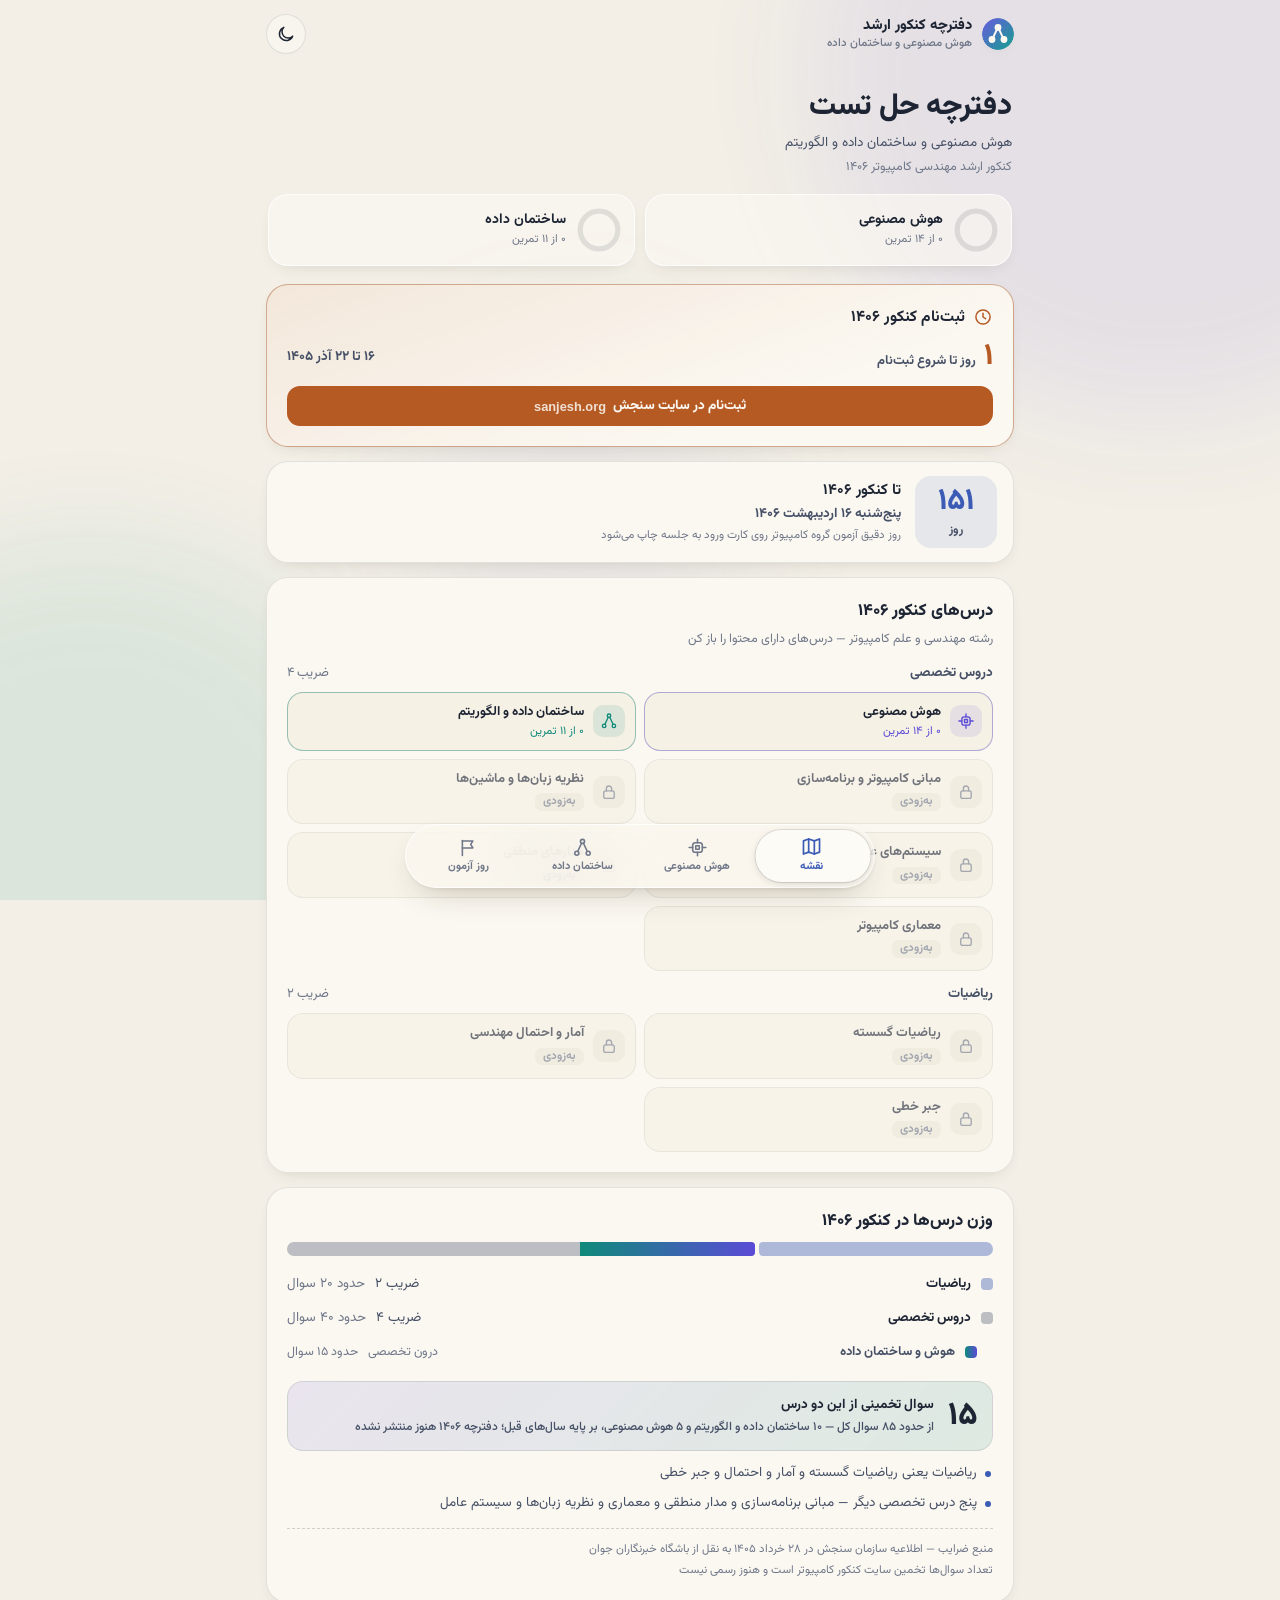
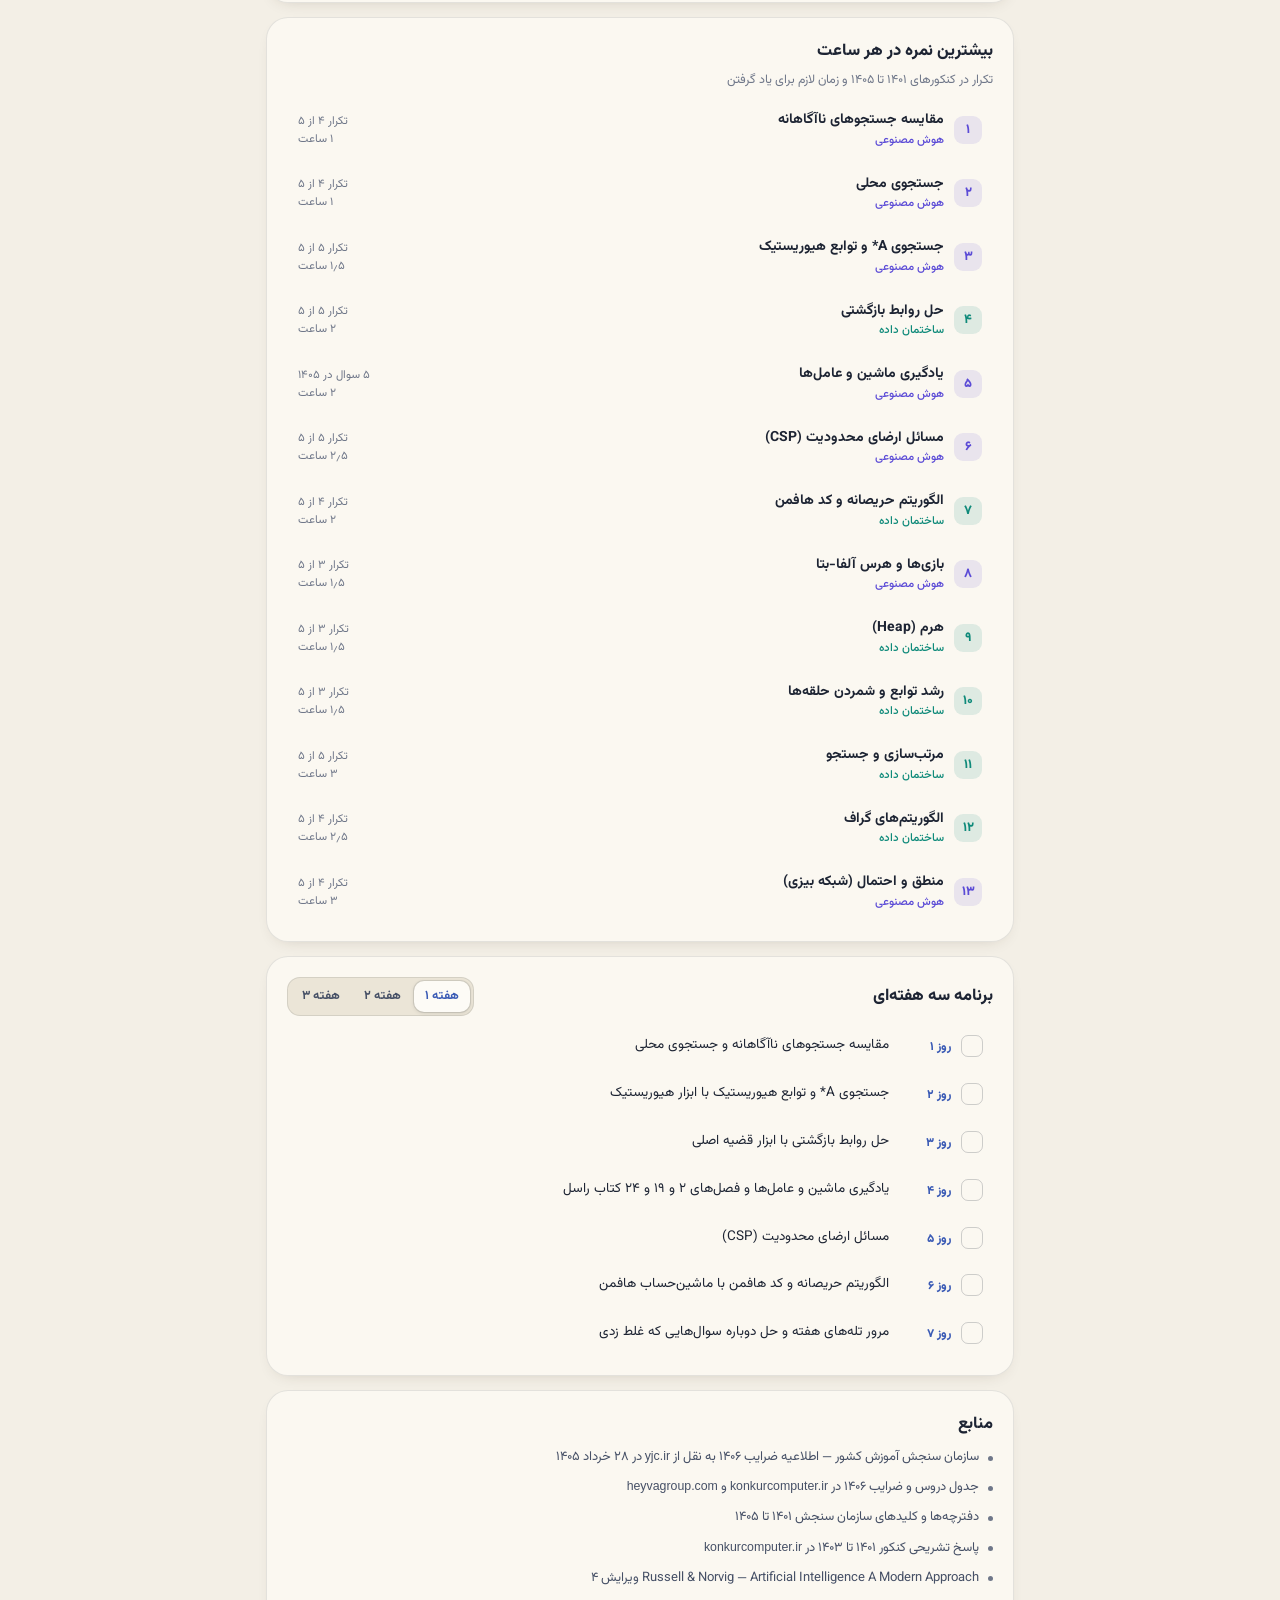
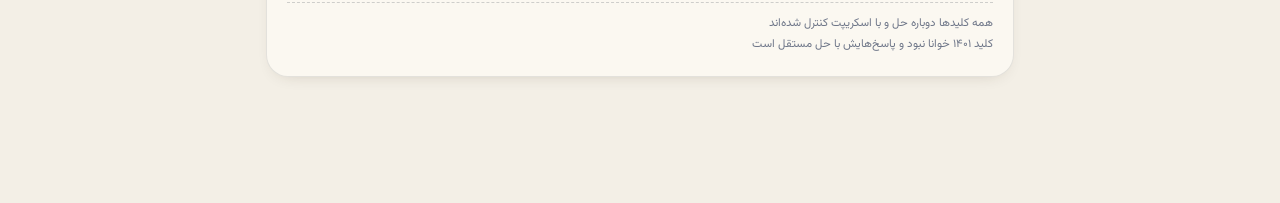
==== docs/index.html @ 8f4b4596 "Konkur study notebook: modular content, key-checked build, offline PWA" ====
<!doctype html>
<html lang="fa" dir="rtl">
<head>
<meta charset="utf-8">
<meta name="viewport" content="width=device-width,initial-scale=1,viewport-fit=cover">
<meta name="color-scheme" content="light dark">
<meta name="theme-color" content="#f3efe6">
<link rel="icon" href="icon.svg" type="image/svg+xml">
<link rel="manifest" href="manifest.webmanifest">
<link rel="apple-touch-icon" href="icon-192.png">
<title>دفترچه کنکور ارشد</title>
<style>
@font-face{font-family:Vaz;src:url([data-uri]) format('truetype');font-weight:400;font-style:normal;font-display:swap}
@font-face{font-family:Vaz;src:url([data-uri]) format('truetype');font-weight:500;font-style:normal;font-display:swap}
@font-face{font-family:Vaz;src:url([data-uri]) format('truetype');font-weight:700;font-style:normal;font-display:swap}
@font-face{font-family:Vaz;src:url([data-uri]) format('truetype');font-weight:800;font-style:normal;font-display:swap}
:root{
  --bg:#f3efe6;--bg2:#ebe5d7;--surface:#fbf8f1;--surface2:#f6f1e5;--raise:#fdfbf6;
  --ink:#1d2433;--ink2:#465066;--ink3:#6f7789;
  --line:rgba(29,36,51,.11);--line2:rgba(29,36,51,.2);
  --ai:#5b4bd6;--ai-soft:rgba(91,75,214,.11);--ds:#0f8a7a;--ds-soft:rgba(15,138,122,.12);
  --hx:#3b5bb5;--hx-soft:rgba(59,91,181,.11);--ex:#b65a24;--ex-soft:rgba(182,90,36,.11);
  --ok:#1d7f4a;--ok-soft:rgba(29,127,74,.12);--bad:#c0392b;--bad-soft:rgba(192,57,43,.1);--warn:#a8650c;
  --on-acc:#fbf8f1;--press:rgba(29,36,51,.06);
  --glass:rgba(251,248,241,.66);--glass-brd:rgba(255,255,255,.75);
  --shadow:0 14px 34px -16px rgba(60,44,20,.32),0 2px 6px -2px rgba(60,44,20,.1);
  --shadow-s:0 6px 18px -12px rgba(60,44,20,.3);
  --sheet:rgba(243,239,230,.9);--wbg:rgba(235,229,215,.55);
  --acc:var(--hx);--acc-soft:var(--hx-soft);
  color-scheme:light;
}
@media (prefers-color-scheme:dark){
  :root:not([data-theme="light"]){
    --bg:#121624;--bg2:#0e1220;--surface:#1a2033;--surface2:#20283e;--raise:#262f48;
    --ink:#e8ebf3;--ink2:#b6bdcd;--ink3:#8c94a9;
    --line:rgba(232,235,243,.09);--line2:rgba(232,235,243,.17);
    --ai:#a395ff;--ai-soft:rgba(163,149,255,.15);--ds:#45cdb7;--ds-soft:rgba(69,205,183,.14);
    --hx:#8eaaff;--hx-soft:rgba(142,170,255,.14);--ex:#f2a06c;--ex-soft:rgba(242,160,108,.14);
    --ok:#52c98f;--ok-soft:rgba(82,201,143,.15);--bad:#ff7d73;--bad-soft:rgba(255,125,115,.13);--warn:#f0b35a;
    --on-acc:#121624;--press:rgba(232,235,243,.06);
    --glass:rgba(28,35,56,.62);--glass-brd:rgba(255,255,255,.09);
    --shadow:0 16px 40px -18px rgba(0,0,0,.75),0 2px 8px -2px rgba(0,0,0,.4);
    --shadow-s:0 8px 22px -14px rgba(0,0,0,.7);
    --sheet:rgba(18,22,36,.9);--wbg:rgba(14,18,32,.5);
    color-scheme:dark;
  }
}
:root[data-theme="dark"]{
  --bg:#121624;--bg2:#0e1220;--surface:#1a2033;--surface2:#20283e;--raise:#262f48;
  --ink:#e8ebf3;--ink2:#b6bdcd;--ink3:#8c94a9;
  --line:rgba(232,235,243,.09);--line2:rgba(232,235,243,.17);
  --ai:#a395ff;--ai-soft:rgba(163,149,255,.15);--ds:#45cdb7;--ds-soft:rgba(69,205,183,.14);
  --hx:#8eaaff;--hx-soft:rgba(142,170,255,.14);--ex:#f2a06c;--ex-soft:rgba(242,160,108,.14);
  --ok:#52c98f;--ok-soft:rgba(82,201,143,.15);--bad:#ff7d73;--bad-soft:rgba(255,125,115,.13);--warn:#f0b35a;
  --on-acc:#121624;--press:rgba(232,235,243,.06);
  --glass:rgba(28,35,56,.62);--glass-brd:rgba(255,255,255,.09);
  --shadow:0 16px 40px -18px rgba(0,0,0,.75),0 2px 8px -2px rgba(0,0,0,.4);
  --shadow-s:0 8px 22px -14px rgba(0,0,0,.7);
  --sheet:rgba(18,22,36,.9);--wbg:rgba(14,18,32,.5);
  color-scheme:dark;
}
/* per-course accent rules (#v-<id>, .pat.<id>, ...) are generated by build.py from content/courses.json */
#v-exam{--acc:var(--ex);--acc-soft:var(--ex-soft)}

*{box-sizing:border-box}
[hidden]{display:none!important}
html{-webkit-text-size-adjust:100%;text-size-adjust:100%;scroll-behavior:smooth}
body{margin:0;background:var(--bg);color:var(--ink);font-family:Vaz,Tahoma,"Segoe UI",sans-serif;font-size:15.5px;line-height:1.9;-webkit-font-smoothing:antialiased;min-height:100vh;overflow-x:hidden;-webkit-tap-highlight-color:transparent}
body.lock{overflow:hidden}
.tt,.tt *{transition:background-color .45s ease,color .45s ease,border-color .45s ease,fill .45s ease,stroke .45s ease!important}
button,input{font-family:inherit}
b,strong{font-weight:700;color:inherit}
svg{display:block}
:focus-visible{outline:2px solid var(--acc);outline-offset:2px;border-radius:10px}

.bg{position:fixed;inset:0;z-index:-1;pointer-events:none;overflow:hidden;background:var(--bg)}
.bg i{position:absolute;border-radius:50%;filter:blur(60px);opacity:.85;animation:drift 26s ease-in-out infinite alternate}
.bg i:nth-child(1){width:55vmax;height:55vmax;top:-22vmax;right:-18vmax;background:var(--ai-soft)}
.bg i:nth-child(2){width:50vmax;height:50vmax;bottom:-22vmax;left:-18vmax;background:var(--ds-soft);animation-duration:32s;animation-direction:alternate-reverse}
.bg i:nth-child(3){width:30vmax;height:30vmax;top:35%;left:30%;background:var(--hx-soft);opacity:.5;animation-duration:38s}
@keyframes drift{from{transform:translate3d(0,0,0) scale(1)}to{transform:translate3d(4vmax,3vmax,0) scale(1.12)}}

.top{max-width:780px;margin:0 auto;padding:14px 16px 0;display:flex;align-items:center;gap:10px}
.logo{width:32px;height:32px;border-radius:50%;flex:none;box-shadow:var(--shadow-s)}
.brand{font-weight:800;font-size:14.5px;line-height:1.35;color:var(--ink)}
.brand small{display:block;font-weight:500;font-size:11.5px;color:var(--ink3)}
.icon-btn{all:unset;box-sizing:border-box;margin-inline-start:auto;width:40px;height:40px;border-radius:50%;display:grid;place-items:center;flex:none;color:var(--ink);background:var(--glass);border:1px solid var(--line);-webkit-backdrop-filter:blur(14px);backdrop-filter:blur(14px);cursor:pointer;transition:transform .18s,background .25s}
.icon-btn svg{width:20px;height:20px}
.icon-btn:active{transform:scale(.88)}
main{max-width:780px;margin:0 auto;padding:4px 16px calc(112px + env(safe-area-inset-bottom))}
.view.enter{animation:vin .5s cubic-bezier(.2,.8,.2,1) both}
@keyframes vin{from{opacity:0;transform:translate3d(0,14px,0)}to{opacity:1;transform:none}}

h1{font-size:23px;font-weight:800;margin:0;line-height:1.5;color:var(--ink)}
h2{font-size:16.5px;font-weight:800;margin:0 0 8px;line-height:1.6;color:var(--ink)}
h3{font-size:14px;font-weight:800;margin:20px 0 6px;line-height:1.6;color:var(--acc);display:flex;align-items:center;gap:7px}
h3 svg{width:17px;height:17px;flex:none}
.sub{margin:2px 0 0;font-size:13.5px;color:var(--ink2);line-height:1.8}
.sub span{color:var(--ink3);font-size:12.5px}
.lead{margin:-4px 0 10px;font-size:12.5px;color:var(--ink3);line-height:1.8}
.muted{color:var(--ink3)}
.card{background:var(--surface);border:1px solid var(--line);border-radius:22px;padding:16px;margin:14px 0;box-shadow:var(--shadow-s)}
.src{margin:12px 0 0;font-size:11.5px;color:var(--ink3);line-height:1.9;border-top:1px dashed var(--line2);padding-top:10px}
bdi.u{direction:ltr;unicode-bidi:isolate;font-family:"Segoe UI",Roboto,Arial,sans-serif;font-size:.95em;color:var(--ink2)}
.facts{margin:10px 0 0;padding:0;list-style:none}
.facts li{position:relative;padding-inline-start:16px;margin:5px 0;font-size:13.5px;color:var(--ink2);line-height:1.85}
.facts li::before{content:"";position:absolute;inset-inline-start:2px;top:.78em;width:6px;height:6px;border-radius:50%;background:var(--acc)}

/* hero */
.hero{padding:16px 2px 4px}
.hero h1{font-size:26px}
.hrings{display:grid;grid-template-columns:1fr 1fr;gap:10px;margin-top:14px}
.hrc{all:unset;box-sizing:border-box;display:flex;align-items:center;gap:10px;padding:12px;border-radius:20px;background:var(--glass);border:1px solid var(--glass-brd);-webkit-backdrop-filter:blur(18px) saturate(150%);backdrop-filter:blur(18px) saturate(150%);box-shadow:var(--shadow-s);cursor:pointer;transition:transform .18s,box-shadow .3s}
.hrc:active{transform:scale(.97)}
.hrc b{display:block;font-size:14px;line-height:1.5;color:var(--ink)}
.hrc small{display:block;font-size:11.5px;color:var(--ink3);line-height:1.5}
.ring{width:46px;height:46px;flex:none;transform:rotate(-90deg)}
.ring circle{fill:none;stroke-width:5}
.ring .rt{stroke:var(--line)}
.ring .rv{stroke:var(--acc);stroke-linecap:round;transition:stroke-dashoffset .9s cubic-bezier(.2,.8,.2,1)}

/* weights */
.wbar{display:flex;gap:4px;height:14px;border-radius:999px;overflow:hidden;margin:4px 0 12px}
.wbar span{position:relative;border-radius:4px;overflow:hidden}
.wl{background:var(--line2)}
.wm{background:color-mix(in srgb,var(--hx) 40%,transparent)}
.ws{background:color-mix(in srgb,var(--ink3) 45%,transparent)}
.ws i{position:absolute;inset-block:0;inset-inline-start:0;width:37.5%;background:linear-gradient(90deg,var(--ds),var(--ai));animation:grow 1.1s .2s cubic-bezier(.2,.8,.2,1) both}
@keyframes grow{from{width:0}}
.wrows{display:grid;gap:2px}
.wr{display:grid;grid-template-columns:12px 1fr auto auto;align-items:center;gap:10px;font-size:13.5px;color:var(--ink2);padding:3px 0}
.wr b{color:var(--ink);font-weight:700}
.sw{width:12px;height:12px;border-radius:4px}
.sw.wgr{background:linear-gradient(90deg,var(--ds),var(--ai))}
.wr.sub{padding-inline-start:16px;font-size:13px}
.wr.sub b{font-weight:600;color:var(--ink2)}
.focus{display:flex;align-items:center;gap:14px;margin:14px 0 4px;padding:12px 14px;border-radius:16px;background:linear-gradient(135deg,var(--ai-soft),var(--ds-soft));border:1px solid var(--line)}
.focus .big{font-size:32px;font-weight:800;line-height:1.3;color:var(--ink);flex:none;padding-top:2px}
.focus span{font-size:13.5px;font-weight:700;color:var(--ink);line-height:1.7}
.focus small{display:block;font-weight:500;font-size:12px;color:var(--ink2)}

/* rank */
.rank{list-style:none;margin:0;padding:0;display:grid;gap:6px}
.rk{all:unset;box-sizing:border-box;width:100%;display:flex;align-items:center;gap:10px;padding:8px 10px;border-radius:14px;cursor:pointer;transition:background .2s,transform .15s;border:1px solid transparent}
.rk:hover{background:var(--press)}
.rk:active{transform:scale(.985);background:var(--acc-soft)}
.rn{flex:none;width:28px;height:28px;border-radius:9px;display:grid;place-items:center;font-weight:800;font-size:13px;color:var(--acc);background:var(--acc-soft)}
.rt{flex:1;min-width:0;font-weight:700;font-size:14px;line-height:1.55;color:var(--ink)}
.rt small{display:block;font-weight:500;font-size:11.5px;color:var(--acc)}
.rf{flex:none;display:flex;flex-direction:column;align-items:flex-end;font-size:11.5px;color:var(--ink3);line-height:1.6;text-align:left}

/* plan */
.ch2{display:flex;align-items:center;justify-content:space-between;gap:10px;flex-wrap:wrap;margin-bottom:8px}
.ch2 h2{margin:0}
.plan{position:relative}
.pl{list-style:none;margin:0;padding:0;display:none}
.pl.on{display:grid;gap:4px;animation:vin .45s cubic-bezier(.2,.8,.2,1) both}
.prow{all:unset;box-sizing:border-box;width:100%;display:flex;align-items:flex-start;gap:10px;padding:9px 10px;border-radius:14px;cursor:pointer;transition:background .2s,transform .15s}
.prow:hover{background:var(--press)}
.prow:active{transform:scale(.985)}
.pcb{flex:none;width:22px;height:22px;border-radius:7px;border:1.6px solid var(--line2);display:grid;place-items:center;margin-top:2px;color:transparent;transition:background .25s,border-color .25s,color .25s,transform .25s}
.pcb svg{width:15px;height:15px;stroke-width:2.6}
.prow.on .pcb{background:var(--ok);border-color:var(--ok);color:var(--on-acc);transform:scale(1.06)}
.pd{flex:none;width:52px;font-size:12px;font-weight:800;color:var(--acc);padding-top:3px}
.ptx{flex:1;font-size:13.5px;color:var(--ink);line-height:1.8}
.prow.on .ptx{color:var(--ink3);text-decoration:line-through;text-decoration-color:var(--line2)}
.srcs{margin:0;padding:0;list-style:none}
.srcs li{font-size:13px;color:var(--ink2);margin:6px 0;padding-inline-start:14px;position:relative;line-height:1.85}
.srcs li::before{content:"";position:absolute;inset-inline-start:0;top:.8em;width:5px;height:5px;border-radius:50%;background:var(--ink3)}

/* segmented */
.seg{display:inline-flex;padding:3px;gap:2px;border-radius:13px;background:var(--bg2);border:1px solid var(--line);flex-wrap:wrap}
.seg button{all:unset;box-sizing:border-box;padding:4px 11px;border-radius:10px;font-size:12.5px;font-weight:700;line-height:1.9;color:var(--ink2);cursor:pointer;text-align:center;transition:background .25s,color .25s,transform .15s,box-shadow .25s}
.seg button.on{background:var(--raise);color:var(--acc);box-shadow:0 1px 4px rgba(0,0,0,.12),0 0 0 1px var(--line)}
.seg button:active{transform:scale(.94)}
.seg.full{display:flex;width:100%;margin-top:8px}
.seg.full button{flex:1}

/* course head */
.chead{display:flex;align-items:center;justify-content:space-between;gap:12px;padding:16px 2px 4px}
.cring{position:relative;flex:none;display:grid;place-items:center}
.cring .ring{width:58px;height:58px}
.cring small{position:absolute;font-size:11px;font-weight:800;color:var(--acc);line-height:1}

/* pattern card */
.plist{margin-top:10px}
.pat{background:var(--surface);border:1px solid var(--line);border-radius:20px;margin:10px 0;box-shadow:var(--shadow-s);transition:box-shadow .35s,border-color .35s;scroll-margin-top:12px}
.pat.open{box-shadow:var(--shadow);border-color:var(--line2)}
.pat-h{all:unset;box-sizing:border-box;width:100%;display:flex;align-items:center;gap:12px;padding:12px 14px;cursor:pointer;border-radius:20px;transition:background .2s}
.pat-h:hover{background:var(--press)}
.pat-h:active{background:var(--acc-soft)}
.pid{flex:none;width:38px;height:38px;border-radius:12px;display:grid;place-items:center;font-family:"Segoe UI",Roboto,Arial,sans-serif;font-weight:800;font-size:13.5px;color:var(--acc);background:var(--acc-soft);transition:transform .35s cubic-bezier(.3,1.4,.5,1)}
.pat.open .pid{transform:rotate(-8deg) scale(1.06)}
.pt{flex:1;min-width:0;font-weight:800;font-size:15px;line-height:1.55;color:var(--ink)}
.pt small{display:block;direction:ltr;text-align:right;font-family:"Segoe UI",Roboto,Arial,sans-serif;font-weight:500;font-size:11.5px;color:var(--ink3);line-height:1.5}
.dots{display:flex;gap:4px;flex:none}
.dot{width:9px;height:9px;border-radius:50%;background:var(--line2);transition:background .3s,transform .3s}
.dot.ok{background:var(--ok)}
.dot.done{background:var(--acc)}
.dot.bad{background:var(--bad)}
.chev{flex:none;color:var(--ink3);transition:transform .4s cubic-bezier(.2,.8,.2,1)}
.chev svg{width:20px;height:20px}
.pat.open .chev{transform:rotate(180deg)}
.pat-b{display:grid;grid-template-rows:0fr;transition:grid-template-rows .45s cubic-bezier(.2,.8,.2,1)}
.pat.open .pat-b{grid-template-rows:1fr}
.pat-in{min-height:0;overflow:hidden}
.pat-pad{padding:0 16px 18px;opacity:0;transform:translateY(-6px);transition:opacity .35s .05s,transform .45s cubic-bezier(.2,.8,.2,1)}
.pat.open .pat-pad{opacity:1;transform:none}
.freq{display:flex;align-items:center;gap:7px;margin:0 0 4px;padding-top:2px;font-size:12.5px;color:var(--ink3)}
.freq svg{width:15px;height:15px;flex:none;color:var(--acc)}
.cue,.how,.trap{margin:0;padding:0;list-style:none}
.cue li,.how li,.trap li{position:relative;padding-inline-start:26px;margin:7px 0;color:var(--ink);line-height:1.95}
.cue li::before{content:"";position:absolute;inset-inline-start:7px;top:.72em;width:8px;height:8px;border-radius:3px;background:var(--acc);opacity:.75;transform:rotate(45deg)}
.how{counter-reset:h}
.how li::before{counter-increment:h;content:counter(h,persian);position:absolute;inset-inline-start:0;top:.3em;width:19px;height:19px;border-radius:7px;background:var(--acc-soft);color:var(--acc);font-size:11.5px;font-weight:800;display:grid;place-items:center;line-height:1}
.traps{margin-top:16px;padding:2px 14px 8px;border-radius:16px;background:var(--bad-soft);border:1px solid color-mix(in srgb,var(--bad) 22%,transparent)}
.traps h3{color:var(--bad);margin-top:12px}
.trap li::before{content:"!";position:absolute;inset-inline-start:2px;top:.32em;width:17px;height:17px;border-radius:50%;background:var(--bad);color:var(--surface);font-size:11px;font-weight:800;display:grid;place-items:center;line-height:1}
.trap.big li{margin:9px 0}

/* math */
.m{font-family:"Cambria Math",Cambria,"STIX Two Math","Times New Roman","Noto Serif",serif;font-size:1.06em;unicode-bidi:isolate;direction:ltr;white-space:normal;line-height:1.5}
.m i{font-style:italic}
.m sup,.m sub{font-size:.72em;line-height:0;font-style:normal}
.m sup i,.m sub i{font-style:italic}
.m .rel{margin:0 .22em}
.m .bo{margin:0 .16em}
.m .fn{font-style:normal;margin:0 .14em 0 .06em}
.m .ts{display:inline-block;width:.18em}
.m .bop{font-size:1.15em;margin:0 .06em}
.fr{display:inline-flex;flex-direction:column;vertical-align:middle;text-align:center;margin:0 .12em;font-size:.92em;line-height:1.15;white-space:nowrap}
.fr .nu{padding:0 .18em .08em;border-bottom:1px solid currentColor}
.fr .de{padding:.08em .18em 0}
.sq{white-space:nowrap}
.sq .sr{font-style:normal}
.sq .sx{border-top:1px solid currentColor;padding:0 .1em;margin-inline-start:-.04em}
pre.code{direction:ltr;text-align:left;margin:10px 0 2px;padding:10px 12px;border-radius:12px;background:var(--bg2);border:1px solid var(--line);font-family:Consolas,"Cascadia Mono",Menlo,monospace;font-size:13px;line-height:1.6;overflow-x:auto;color:var(--ink)}

/* tables */
.tw{overflow-x:auto;margin:10px 0 2px;-webkit-overflow-scrolling:touch}
.dt{border-collapse:separate;border-spacing:0;font-size:13px;border:1px solid var(--line2);border-radius:12px;overflow:hidden;min-width:100%}
.dt th,.dt td{padding:5px 9px;border-bottom:1px solid var(--line);text-align:center;white-space:nowrap;color:var(--ink)}
.dt tr:last-child th,.dt tr:last-child td{border-bottom:0}
.dt th{background:var(--bg2);font-weight:700;color:var(--ink2)}
.dt.st td.y{color:var(--ok);font-weight:700}
.dt.st td.n{color:var(--bad);font-weight:700}
.dt.st td.p{color:var(--warn);font-weight:700}
.dt.st tbody th{font-family:"Segoe UI",Roboto,Arial,sans-serif;text-align:right}

/* question */
.q{background:var(--surface2);border:1px solid var(--line);border-radius:18px;padding:14px;margin:10px 0}
.q-e{border-color:color-mix(in srgb,var(--acc) 28%,var(--line))}
.qm{display:flex;justify-content:space-between;align-items:center;gap:8px;flex-wrap:wrap;font-size:12px;color:var(--ink3);margin-bottom:6px;line-height:1.6}
.qy{color:var(--acc);font-weight:500}
.qy b{font-weight:800}
.qk{padding:1px 8px;border-radius:8px;background:var(--bg2);color:var(--ink2);font-size:11.5px}
.qt{color:var(--ink);font-weight:500;line-height:2}
.fig{margin:10px 0 0;padding:10px;border-radius:14px;background:var(--wbg);border:1px solid var(--line)}
.fig svg{max-width:440px;margin:0 auto;width:100%;height:auto}
.opts{display:grid;gap:7px;margin-top:12px}
.opt{all:unset;box-sizing:border-box;display:flex;align-items:flex-start;gap:10px;padding:9px 11px;border-radius:14px;border:1px solid var(--line2);background:var(--surface);cursor:pointer;line-height:1.85;color:var(--ink);font-size:14.5px;transition:transform .16s,background .25s,border-color .25s,box-shadow .25s}
.opt:hover{border-color:color-mix(in srgb,var(--acc) 45%,var(--line2))}
.opt:active{transform:scale(.985)}
.q-e .opt{cursor:default}
.q-e .opt:active{transform:none}
.onum{flex:none;width:25px;height:25px;border-radius:8px;display:grid;place-items:center;background:var(--bg2);color:var(--ink2);font-weight:800;font-size:12.5px;line-height:1;margin-top:2px;transition:background .25s,color .25s}
.ot{flex:1;min-width:0;overflow-wrap:anywhere}
.om{flex:none;width:20px;height:20px;margin-top:4px;color:transparent}
.om svg{width:20px;height:20px;stroke-width:2.4}
.opt.ok,.opt.key{border-color:var(--ok);background:var(--ok-soft)}
.opt.ok .onum,.opt.key .onum{background:var(--ok);color:var(--on-acc)}
.opt.ok .om,.opt.key .om{color:var(--ok)}
.opt.ok{animation:pop .45s cubic-bezier(.3,1.5,.5,1)}
.opt.bad{border-color:var(--bad);background:var(--bad-soft);animation:shake .42s}
.opt.bad .onum{background:var(--bad);color:var(--surface)}
.opt.bad .om{color:var(--bad)}
.opt.sel{border-color:var(--acc);background:var(--acc-soft);box-shadow:0 0 0 1px var(--acc) inset}
.opt.sel .onum{background:var(--acc);color:var(--on-acc)}
@keyframes pop{0%{transform:scale(1)}40%{transform:scale(1.025)}100%{transform:scale(1)}}
@keyframes shake{0%,100%{transform:translateX(0)}20%{transform:translateX(-6px)}40%{transform:translateX(5px)}60%{transform:translateX(-3px)}80%{transform:translateX(2px)}}
.fb{min-height:0;font-size:13px;font-weight:700}
.fb span{display:inline-flex;align-items:center;gap:6px;margin-top:10px;animation:vin .35s both}
.fb svg{width:17px;height:17px;stroke-width:2.4}
.fb-ok{color:var(--ok)}
.fb-bad{color:var(--bad)}
.steps{list-style:none;margin:10px 0 0;padding:0;counter-reset:s}
.steps:empty{display:none}
.steps li{position:relative;padding:8px 12px;padding-inline-start:38px;border-radius:13px;margin:6px 0;background:var(--surface);border:1px solid var(--line);line-height:2;color:var(--ink);animation:stepIn .45s cubic-bezier(.2,.8,.2,1) both}
.steps li::before{counter-increment:s;content:counter(s,persian);position:absolute;inset-inline-start:9px;top:10px;width:21px;height:21px;border-radius:50%;background:var(--acc);color:var(--on-acc);font-size:11.5px;font-weight:800;display:grid;place-items:center;line-height:1}
.steps li b{color:var(--ok)}
@keyframes stepIn{from{opacity:0;transform:translate3d(0,8px,0)}to{opacity:1;transform:none}}
.qa{display:flex;gap:8px;margin-top:12px;flex-wrap:wrap}

/* buttons */
.btn{all:unset;box-sizing:border-box;display:inline-flex;align-items:center;justify-content:center;gap:7px;min-height:40px;padding:0 16px;border-radius:13px;background:var(--acc);color:var(--on-acc);font-weight:800;font-size:13.5px;line-height:1.5;cursor:pointer;transition:transform .15s,filter .2s,opacity .25s,background .25s}
.btn svg{width:17px;height:17px}
.btn:hover{filter:brightness(1.06)}
.btn:active{transform:scale(.95);filter:brightness(.92)}
.btn.ghost{background:var(--acc-soft);color:var(--acc)}
.btn.soft{background:transparent;border:1px solid var(--line2);color:var(--ink2)}
.btn[disabled]{opacity:.5;pointer-events:none}
.btn.big{min-height:46px;padding:0 22px;font-size:14.5px;border-radius:15px;margin-top:6px}

/* widgets */
.wg{margin:18px 0 4px;padding:12px;border-radius:18px;background:var(--wbg);border:1px solid var(--line2)}
.wg-h{display:flex;align-items:center;justify-content:space-between;gap:8px;flex-wrap:wrap;margin-bottom:8px}
.wg-t{display:flex;align-items:center;gap:7px;font-weight:800;font-size:13.5px;color:var(--ink)}
.wg-t svg{width:17px;height:17px;color:var(--acc)}
.svgbox{border-radius:14px;background:var(--surface);border:1px solid var(--line);padding:6px;overflow:hidden}
.svgbox svg{width:100%;height:auto;max-height:340px;margin:0 auto}
.abs,.hgs,.hps,.bns{direction:ltr}
.abs text,.hgs text,.hps text,.bns text{direction:ltr;unicode-bidi:plaintext;text-anchor:middle;font-family:"Segoe UI",Roboto,Arial,sans-serif}
.ab-e{stroke:var(--line2);stroke-width:1.6;transition:opacity .3s}
.ab-e.pr{stroke-dasharray:4 4;opacity:.45}
.ab-cut{stroke:var(--bad);stroke-width:2.4;stroke-linecap:round}
.ab-tri{stroke-width:1.6;stroke-linejoin:round;transition:fill .3s}
.ab-tri.mx{fill:var(--ai-soft);stroke:var(--ai)}
.ab-tri.mn{fill:var(--ds-soft);stroke:var(--ds)}
.ab-leaf{fill:var(--surface2);stroke:var(--line2);stroke-width:1.4}
.ab-v{font-size:13px;font-weight:700;fill:var(--ink)}
.ab-v.in{font-size:12px}
.ab-ab{font-size:10px;font-weight:600;fill:var(--ink2);paint-order:stroke;stroke:var(--surface);stroke-width:4px;stroke-linejoin:round}
.ab-lb{font-size:12px;font-weight:800;fill:var(--acc)}
.ab-n{transition:opacity .3s}
.ab-n.pr{opacity:.3}
.ab-n.vis .ab-leaf{fill:var(--acc-soft);stroke:var(--acc)}
.ab-halo{fill:none;stroke:var(--acc);stroke-width:2.2;opacity:.9;animation:halo 1.3s ease-in-out infinite}
@keyframes halo{0%,100%{opacity:.35}50%{opacity:1}}
.abmsg{margin:8px 0 0;padding:8px 12px;border-radius:12px;background:var(--surface);border:1px solid var(--line);font-size:13.5px;min-height:44px;line-height:1.9;color:var(--ink);animation:vin .3s both}
.abmsg.end{border-color:var(--ok);background:var(--ok-soft);font-weight:700}
.ctl{display:flex;align-items:center;justify-content:center;gap:6px;margin-top:8px}
.cb{all:unset;box-sizing:border-box;width:42px;height:38px;border-radius:12px;display:grid;place-items:center;background:var(--surface);border:1px solid var(--line2);color:var(--ink);cursor:pointer;transition:transform .15s,background .2s,opacity .2s}
.cb svg{width:19px;height:19px}
.cb.pri{background:var(--acc);border-color:var(--acc);color:var(--on-acc);width:54px}
.cb:active{transform:scale(.9)}
.cb[disabled]{opacity:.35;pointer-events:none}
.cnt{min-width:70px;text-align:center;font-size:12.5px;font-weight:700;color:var(--ink2)}
.leafed{display:flex;align-items:center;gap:8px;margin-top:10px;flex-wrap:wrap}
.lbl{font-size:12.5px;font-weight:700;color:var(--ink2)}
.leafin{display:flex;gap:5px;flex-wrap:wrap}
.in{all:unset;box-sizing:border-box;height:34px;padding:0 6px;border:1.5px solid var(--line2);border-radius:10px;background:var(--surface);color:var(--ink);text-align:center;font-family:"Segoe UI",Roboto,Arial,sans-serif;font-size:14px;transition:border-color .2s,box-shadow .2s;cursor:text}
.in:focus{border-color:var(--acc);box-shadow:0 0 0 3px var(--acc-soft)}
.in.sm{width:42px}
.in.wide{width:100%;text-align:left;padding:0 12px;height:40px;margin:2px 0 8px}
.hgs{max-width:420px}
.hg-e{stroke:var(--line2);stroke-width:2;transition:stroke .3s}
.hg-e.bad{stroke:var(--bad);stroke-width:3}
.hg-ar{fill:var(--ink3)}
.hg-ar.bad{fill:var(--bad)}
.hg-w{font-size:13px;font-weight:800;fill:var(--ink2);paint-order:stroke;stroke:var(--surface);stroke-width:4px}
.hg-w.bad{fill:var(--bad)}
.hg-n{fill:var(--surface2);stroke:var(--ink3);stroke-width:1.6;transition:stroke .3s,fill .3s}
.hg-n.start{stroke:var(--hx)}
.hg-n.goal{fill:var(--ok-soft);stroke:var(--ok)}
.hg-n.bad{stroke:var(--bad);stroke-width:2.6;fill:var(--bad-soft)}
.hg-l{font-size:14px;font-weight:800;fill:var(--ink)}
.hg-h{font-size:12px;font-weight:700;fill:var(--acc)}
.hg-h.bad{fill:var(--bad)}
.hg-hs{font-size:11px;fill:var(--ink3)}
.ht{margin-top:2px}
.hin{display:flex;gap:6px;flex-wrap:wrap;justify-content:center;margin-top:10px}
.hin label{display:flex;flex-direction:column;align-items:center;gap:2px;font-size:12px;font-weight:800;color:var(--ink2);font-family:"Segoe UI",Roboto,Arial,sans-serif}
.hres{display:grid;gap:6px;margin-top:10px}
.hr{display:grid;grid-template-columns:auto auto 1fr;align-items:center;gap:8px;padding:8px 12px;border-radius:12px;border:1px solid var(--line);background:var(--surface);font-size:13.5px}
.hr-i svg{width:18px;height:18px;stroke-width:2.6}
.hr.good .hr-i{color:var(--ok)}
.hr.bad{border-color:color-mix(in srgb,var(--bad) 40%,transparent);background:var(--bad-soft)}
.hr.bad .hr-i{color:var(--bad)}
.hr b{color:var(--ink)}
.hr-s{color:var(--ink2);font-size:12.5px}
.hr-l{grid-column:1/-1;font-size:13px;color:var(--ink);line-height:2}
.mf{padding:10px 12px;border-radius:12px;background:var(--surface);border:1px solid var(--line);text-align:center;font-size:17px;color:var(--ink)}
.stps{display:grid;grid-template-columns:repeat(auto-fit,minmax(150px,1fr));gap:8px;margin-top:10px}
.stp-l{white-space:nowrap}
.stp{display:flex;align-items:center;justify-content:space-between;gap:6px;padding:5px 6px 5px 10px;border-radius:12px;background:var(--surface);border:1px solid var(--line);transition:opacity .25s}
.stp.off{opacity:.35;pointer-events:none}
.stp-l{font-size:12.5px;font-weight:700;color:var(--ink2);padding-inline-start:4px}
.stp-c{display:flex;align-items:center;gap:2px}
.stp-c button{all:unset;width:30px;height:30px;border-radius:9px;display:grid;place-items:center;background:var(--bg2);color:var(--ink);font-size:17px;font-weight:700;cursor:pointer;transition:transform .12s,background .2s;font-family:"Segoe UI",Roboto,Arial,sans-serif;line-height:1}
.stp-c button:active{transform:scale(.86);background:var(--acc-soft)}
.stp-c output{min-width:30px;text-align:center;font-weight:800;font-size:14px;color:var(--acc)}
.mres{display:grid;gap:6px;margin-top:10px}
.mr{padding:7px 12px;border-radius:12px;background:var(--surface);border:1px solid var(--line);font-size:13.5px;color:var(--ink);line-height:1.9}
.mr.big{display:flex;align-items:center;justify-content:space-between;gap:10px;flex-wrap:wrap;font-size:16px;border-color:var(--acc);background:var(--acc-soft);animation:vin .35s both}
.tag{font-size:12px;font-weight:800;color:var(--acc)}
.hps circle{fill:var(--surface2);stroke:var(--line2);stroke-width:1.4;transition:fill .35s,stroke .35s}
.hps text{font-size:11px;font-weight:700;fill:var(--ink3)}
.hp-e{stroke:var(--line2);stroke-width:1.3}
.hp-n.on circle{fill:var(--acc);stroke:var(--acc);animation:pop .5s var(--d) both}
.hp-n.on text{fill:var(--on-acc)}
.hstrip{display:flex;flex-wrap:wrap;gap:4px;margin-top:8px;justify-content:flex-start}
.hc{min-width:30px;height:26px;padding:0 4px;border-radius:8px;display:grid;place-items:center;background:var(--surface);border:1px solid var(--line);font-size:12px;font-weight:700;color:var(--ink3);transition:background .3s,color .3s}
.hc.on{background:var(--acc-soft);border-color:var(--acc);color:var(--acc)}
.hpos{margin-top:10px;font-size:13.5px;color:var(--ink);line-height:2}
.hm{display:grid;gap:4px}
.hmr{display:flex;align-items:center;gap:10px;padding:5px 10px;border-radius:10px;background:var(--surface);border:1px solid var(--line);font-size:14px;animation:stepIn .4s both}
.hn{width:20px;height:20px;border-radius:50%;display:grid;place-items:center;flex:none;background:var(--acc-soft);color:var(--acc);font-size:11px;font-weight:800}
.hsum{margin-top:8px}
.htot,.hcmp{display:flex;align-items:center;justify-content:space-between;gap:10px;padding:6px 12px;border-radius:12px;font-size:13px;color:var(--ink2)}
.htot{background:var(--acc-soft);border:1px solid var(--acc);color:var(--ink);font-weight:700;margin-bottom:4px}
.htot b{font-size:20px;color:var(--acc)}
.hcmp b{color:var(--ink)}
.dt.hl td b{color:var(--acc)}
.bnf{display:flex;flex-wrap:wrap;align-items:center;justify-content:center;gap:10px}
.bns{width:200px;max-width:100%}
.cpts{display:flex;flex-wrap:wrap;gap:6px;justify-content:center}
.cpt{min-width:0;font-size:12.5px}
.cpt th,.cpt td{padding:3px 7px}
.pace b small,.rc b small{font-size:.45em;font-weight:700;margin:0 .25em 0 .5em;opacity:.8}
.rc b small{font-size:.62em}

/* exam */
.pace{display:grid;grid-template-columns:1fr 1fr;gap:10px}
.pace>div{padding:12px;border-radius:16px;background:var(--acc-soft);border:1px solid var(--line)}
.pace b{display:block;font-size:26px;font-weight:800;color:var(--acc);line-height:1.4;direction:rtl}
.pace span{font-size:12.5px;color:var(--ink2);line-height:1.8}
.formula{text-align:center;font-size:24px;padding:10px;color:var(--ink)}
.fdesc{text-align:center;margin:0;font-size:13px;color:var(--ink2);line-height:2}
.evbar{height:10px;border-radius:999px;background:var(--line);overflow:hidden;margin:10px 0 6px}
.evbar i{display:block;height:100%;border-radius:999px;background:linear-gradient(90deg,var(--acc),var(--ok));transition:width .6s cubic-bezier(.2,.8,.2,1)}
.evr{display:flex;align-items:center;gap:8px;flex-wrap:wrap;font-size:13.5px;color:var(--ink2)}
.evn{font-size:20px;color:var(--ink)}
.evr b{margin-inline-start:auto;padding:2px 10px;border-radius:9px}
.ev-y{background:var(--ok-soft);color:var(--ok)}
.ev-p{background:var(--acc-soft);color:var(--warn)}
.ev-n{background:var(--bad-soft);color:var(--bad)}
.passes{list-style:none;margin:0;padding:0;counter-reset:p;display:grid;gap:8px}
.passes li{position:relative;padding:10px 12px;padding-inline-start:46px;border-radius:14px;background:var(--surface2);border:1px solid var(--line)}
.passes li::before{counter-increment:p;content:counter(p,persian);position:absolute;inset-inline-start:12px;top:12px;width:24px;height:24px;border-radius:8px;background:var(--acc);color:var(--on-acc);font-weight:800;font-size:13px;display:grid;place-items:center;line-height:1}
.passes b{display:block;font-size:14px;color:var(--ink)}
.passes span{font-size:13px;color:var(--ink2);line-height:1.85}
.dates{display:grid;grid-template-columns:1fr 1fr;gap:10px}
.dates>div{padding:12px;border-radius:16px;background:var(--surface2);border:1px solid var(--line)}
.dates span{display:block;font-size:12px;color:var(--ink3)}
.dates b{font-size:14.5px;color:var(--ink);line-height:1.7}
.tcard{border-color:color-mix(in srgb,var(--acc) 35%,var(--line));background:linear-gradient(160deg,var(--acc-soft),transparent 60%),var(--surface)}
.tst{display:flex;gap:16px;font-size:13px;color:var(--ink2);margin-bottom:4px}
.tst:empty{display:none}
.tst b{color:var(--acc);font-size:15px}

/* nav pill */
.pill{position:fixed;z-index:30;left:50%;bottom:calc(12px + env(safe-area-inset-bottom));transform:translateX(-50%);width:min(470px,calc(100% - 24px));height:64px;display:flex;padding:5px;border-radius:999px;background:var(--glass);-webkit-backdrop-filter:blur(24px) saturate(170%);backdrop-filter:blur(24px) saturate(170%);border:1px solid var(--glass-brd);box-shadow:var(--shadow)}
.pill button{all:unset;box-sizing:border-box;flex:1;min-width:0;display:flex;flex-direction:column;align-items:center;justify-content:center;gap:1px;border-radius:999px;font-size:11px;font-weight:700;line-height:1.5;color:var(--ink3);position:relative;z-index:1;cursor:pointer;transition:color .35s,transform .15s;white-space:nowrap}
.pill button svg{width:21px;height:21px;transition:transform .45s cubic-bezier(.3,1.5,.5,1)}
.pill button.on svg{transform:translateY(-1px) scale(1.08)}
.pill button:active{transform:scale(.92)}
.pill button[data-v="home"].on{color:var(--hx)}
.pill button[data-v="exam"].on{color:var(--ex)}
.pill .ind{position:absolute;top:5px;bottom:5px;left:0;width:0;border-radius:999px;background:var(--raise);box-shadow:0 2px 10px -3px rgba(0,0,0,.25),0 0 0 1px var(--line);transition:transform .5s cubic-bezier(.3,1.25,.5,1),width .5s cubic-bezier(.3,1.25,.5,1)}

/* sheet */
.sheet{position:fixed;inset:0;z-index:50;display:flex;flex-direction:column;background:var(--sheet);-webkit-backdrop-filter:blur(22px) saturate(140%);backdrop-filter:blur(22px) saturate(140%);animation:sheetIn .45s cubic-bezier(.2,.8,.2,1) both}
.sheet.out{animation:sheetOut .26s ease-in both}
@keyframes sheetIn{from{opacity:0;transform:translate3d(0,40px,0)}to{opacity:1;transform:none}}
@keyframes sheetOut{to{opacity:0;transform:translate3d(0,30px,0)}}
.sh-h{display:flex;align-items:center;gap:12px;width:100%;max-width:780px;margin:0 auto;padding:calc(12px + env(safe-area-inset-top)) 16px 8px}
.sh-t{flex:1;min-width:0;line-height:1.5}
.sh-t b{display:block;font-size:15px;color:var(--ink)}
.sh-n{font-size:12px;color:var(--ink3)}
.sh-h .icon-btn{margin:0}
.timer{display:flex;align-items:center;gap:5px;padding:4px 12px;border-radius:999px;background:var(--acc-soft);color:var(--acc);font-weight:800;direction:ltr;transition:background .3s,color .3s}
.timer b{font-size:19px;line-height:1.4}
.timer i{width:2px;height:15px;border-radius:2px;background:currentColor;opacity:.5;animation:blink 1s steps(2) infinite}
.timer span{font-size:15px;line-height:1.4;opacity:.85}
.timer.warn{background:var(--bad-soft);color:var(--bad)}
.timer.stop i{animation:none}
@keyframes blink{50%{opacity:.1}}
.sh-dots{display:flex;gap:6px;justify-content:center;flex-wrap:wrap;padding:2px 16px 8px;max-width:780px;margin:0 auto;width:100%}
.sh-dots button{all:unset;box-sizing:border-box;width:32px;height:32px;border-radius:10px;display:grid;place-items:center;font-size:12.5px;font-weight:800;color:var(--ink3);background:var(--surface);border:1px solid var(--line2);cursor:pointer;transition:transform .15s,background .25s,color .25s,border-color .25s}
.sh-dots button:active{transform:scale(.88)}
.sh-dots button.ans{background:var(--acc-soft);color:var(--acc);border-color:color-mix(in srgb,var(--acc) 50%,transparent)}
.sh-dots button.cur{border-color:var(--acc);box-shadow:0 0 0 2px var(--acc) inset;color:var(--acc)}
.sh-b{flex:1;overflow-y:auto;width:100%;max-width:780px;margin:0 auto;padding:0 16px 110px;-webkit-overflow-scrolling:touch}
.sh-b .q.enter{animation:vin .4s cubic-bezier(.2,.8,.2,1) both}
.sh-b .q{background:var(--surface)}
.sh-b .opt{background:var(--surface2)}
.sh-f{position:fixed;left:50%;bottom:calc(12px + env(safe-area-inset-bottom));transform:translateX(-50%);width:min(470px,calc(100% - 24px));display:flex;gap:8px;padding:7px;border-radius:999px;background:var(--glass);-webkit-backdrop-filter:blur(24px);backdrop-filter:blur(24px);border:1px solid var(--glass-brd);box-shadow:var(--shadow)}
.sh-f .btn{flex:1;border-radius:999px;min-height:44px}
.res .score{text-align:center;padding:18px 0 8px}
.res .score b{display:block;font-size:46px;font-weight:800;color:var(--acc);line-height:1.3}
.res .score span{font-size:12.5px;color:var(--ink3)}
.rc{display:grid;grid-template-columns:repeat(4,1fr);gap:8px;margin:6px 0}
.rc>div{text-align:center;padding:10px 4px;border-radius:14px;background:var(--surface);border:1px solid var(--line)}
.rc b{display:block;font-size:18px;color:var(--ink);line-height:1.5}
.rc span{font-size:11.5px;color:var(--ink3)}
.rc .g b{color:var(--ok)}
.rc .b b{color:var(--bad)}
.best{text-align:center;font-size:13px;color:var(--ink2);margin:8px 0 0}
.res h3{margin-top:18px}
.rv{margin:8px 0;border-radius:16px;background:var(--surface);border:1px solid var(--line);overflow:hidden}
.rv summary{list-style:none;display:flex;align-items:center;gap:10px;padding:10px 12px;cursor:pointer;transition:background .2s}
.rv summary::-webkit-details-marker{display:none}
.rv summary:active{background:var(--press)}
.rv-n{flex:none;width:26px;height:26px;border-radius:8px;display:grid;place-items:center;font-size:12.5px;font-weight:800;background:var(--bg2);color:var(--ink2)}
.rv.good .rv-n{background:var(--ok);color:var(--on-acc)}
.rv.bad .rv-n{background:var(--bad);color:var(--surface)}
.rv-t{flex:1;min-width:0;font-size:13.5px;font-weight:700;color:var(--ink);line-height:1.6}
.rv-t small{display:block;font-weight:500;font-size:11.5px;color:var(--ink3)}
.rv-a{flex:none;display:flex;flex-direction:column;align-items:flex-end;font-size:11.5px;color:var(--ink3);line-height:1.6}
.rv-a b{color:var(--ok);font-size:12.5px}
.rv-b{padding:0 12px 12px;animation:vin .35s both}
.opts-r{list-style:none;margin:8px 0 0;padding:0;display:grid;gap:5px}
.opts-r li{display:flex;gap:8px;align-items:flex-start;padding:6px 9px;border-radius:11px;border:1px solid var(--line);font-size:13.5px;color:var(--ink);line-height:1.85}
.opts-r li.k{border-color:var(--ok);background:var(--ok-soft)}
.opts-r li.w{border-color:var(--bad);background:var(--bad-soft)}
.opts-r .onum{width:22px;height:22px;font-size:11.5px}

@media (min-width:720px){
  body{font-size:16px}
  .card{padding:20px}
  .pat-pad{padding:0 22px 22px}
  .q{padding:16px 18px}
  .hero{padding-top:26px}
  .hero h1{font-size:30px}
}
@media (max-width:380px){
  body{font-size:15px}
  .pill button{font-size:10.5px}
  .hrc{padding:10px;gap:8px}
  .ring{width:40px;height:40px}
  .wr{gap:7px;font-size:13px}
  .pd{width:46px}
}
@media (prefers-reduced-motion:reduce){
  *,*::before,*::after{animation-duration:.01ms!important;animation-iteration-count:1!important;transition-duration:.01ms!important;scroll-behavior:auto!important}
}
.m .mw{white-space:nowrap}

/* ===== v2: registration reminder, countdown, course map, exam structure, review blocks ===== */
.reg{--acc:var(--ex);--acc-soft:var(--ex-soft);border-color:color-mix(in srgb,var(--ex) 40%,var(--line));background:linear-gradient(160deg,var(--ex-soft),transparent 70%),var(--surface)}
.reg-h{display:flex;align-items:center;gap:8px;font-size:15.5px;line-height:1.6;color:var(--ink)}
.reg-h svg{width:20px;height:20px;flex:none;color:var(--acc)}
.reg-row{display:flex;align-items:center;justify-content:space-between;gap:10px;flex-wrap:wrap;margin:8px 0 10px}
.reg-n{display:flex;align-items:baseline;gap:8px}
.reg-n b{font-size:30px;font-weight:800;line-height:1.3;color:var(--acc)}
.reg-n span{font-size:13px;color:var(--ink2);font-weight:700}
.reg-d{margin:0;font-size:13.5px;font-weight:700;color:var(--ink2)}
.reg-a{width:100%}
.reg-a bdi.u{color:inherit;opacity:.85}
.reg.open{background:var(--ex);border-color:var(--ex);box-shadow:var(--shadow);animation:regPulse 2.6s ease-in-out infinite}
.reg.open .reg-h,.reg.open .reg-h svg,.reg.open .reg-n b,.reg.open .reg-n span,.reg.open .reg-d{color:var(--on-acc)}
.reg.open .reg-n b{font-size:24px}
.reg.open .reg-a{background:var(--on-acc);color:var(--ex)}
@keyframes regPulse{0%,100%{box-shadow:var(--shadow)}50%{box-shadow:0 0 0 5px var(--ex-soft),var(--shadow)}}
.cdcard{padding:14px 16px}
.cd{display:flex;align-items:center;gap:14px}
.cd-n{flex:none;min-width:82px;padding:8px 10px;border-radius:16px;background:var(--hx-soft);text-align:center;line-height:1.2}
.cd-n b{display:block;font-size:30px;font-weight:800;color:var(--hx)}
.cd-n span{font-size:12px;font-weight:700;color:var(--ink2)}
.cd-t{display:flex;flex-direction:column;line-height:1.7;min-width:0}
.cd-t b{font-size:15px;color:var(--ink)}
.cd-t span{font-size:13.5px;color:var(--ink2);font-weight:700}
.cd-t small{font-size:11.5px;color:var(--ink3)}
.cg{margin-top:10px}
.cg-h{display:flex;align-items:center;justify-content:space-between;font-size:13px;color:var(--ink3);margin-bottom:6px}
.cg-h b{font-size:13.5px;color:var(--ink2)}
.cgrid{display:grid;grid-template-columns:1fr 1fr;gap:8px}
.cc{all:unset;box-sizing:border-box;display:flex;align-items:center;gap:9px;padding:10px;border-radius:16px;border:1px solid var(--line);background:var(--surface2);min-width:0}
.cc-i{flex:none;width:32px;height:32px;border-radius:10px;display:grid;place-items:center;background:var(--acc-soft);color:var(--acc)}
.cc-i svg{width:18px;height:18px}
.cc-t{min-width:0;line-height:1.5}
.cc-t b{display:block;font-size:13px;font-weight:700;color:var(--ink)}
.cc-t small{display:block;font-size:11.5px;color:var(--acc)}
.cc.live{cursor:pointer;transition:transform .15s,background .2s;border-color:color-mix(in srgb,var(--acc) 35%,var(--line))}
.cc.live:hover{background:var(--acc-soft)}
.cc.live:active{transform:scale(.97)}
.cc.soon{opacity:.62}
.cc.soon .cc-i{background:var(--bg2);color:var(--ink3)}
.cc.soon small{display:inline-block;width:auto;margin-top:2px;padding:0 8px;border-radius:7px;background:var(--bg2);color:var(--ink3);font-weight:700}
.sgrid{display:grid;grid-template-columns:1fr 1fr;gap:10px}
.sg{padding:10px 12px;border-radius:16px;background:var(--surface2);border:1px solid var(--line)}
.sg-h{display:flex;justify-content:space-between;align-items:center;font-size:13px;color:var(--acc);font-weight:800;margin-bottom:4px}
.sg-h b{color:var(--ink);font-size:14px}
.sg ul{margin:0;padding:0;list-style:none}
.sg li{font-size:13px;color:var(--ink2);line-height:1.9;padding-inline-start:12px;position:relative}
.sg li::before{content:"";position:absolute;inset-inline-start:0;top:.85em;width:5px;height:5px;border-radius:50%;background:var(--line2)}
.sg li.on{color:var(--ink);font-weight:700}
.sg li.on::before{background:var(--acc)}
.sx{margin:10px 0 0;font-size:13.5px;color:var(--ink2);line-height:1.9}
.sx b{color:var(--ink)}
.pill.many{overflow-x:auto;scrollbar-width:none}
.pill.many::-webkit-scrollbar{display:none}
.pill.many button{flex:0 0 auto;padding:0 12px}
.rvw{margin:2px 0 12px;border-radius:16px;background:var(--acc-soft);border:1px solid color-mix(in srgb,var(--acc) 25%,transparent)}
.rvw summary{list-style:none;display:flex;align-items:center;gap:8px;padding:9px 12px;cursor:pointer;color:var(--acc);font-size:14px}
.rvw summary::-webkit-details-marker{display:none}
.rvw summary svg{width:17px;height:17px;flex:none}
.rvw summary b{flex:1;font-weight:800}
.rvw[open] summary .chev{transform:rotate(180deg)}
.rvw-b{padding:0 12px 12px}
.rvw-t{color:var(--ink);line-height:2;margin:4px 0}
.rvw-f{margin:8px 0;padding:8px;border-radius:14px;background:var(--surface);border:1px solid var(--line);text-align:center}
.rvw-f img{display:block;max-width:100%;height:auto;margin:0 auto;border-radius:10px}
.rvw-f figcaption{margin-top:6px;font-size:12.5px;color:var(--ink2);line-height:1.8}
@media (max-width:380px){.cgrid,.sgrid{grid-template-columns:1fr}}

/* generated from content/courses.json */
:root{--c-ai:#5b4bd6;--c-ai-soft:rgba(91,75,214,.11);--c-ds:#0f8a7a;--c-ds-soft:rgba(15,138,122,.12)}
@media (prefers-color-scheme:dark){:root:not([data-theme="light"]){--c-ai:#a395ff;--c-ai-soft:rgba(163,149,255,.15);--c-ds:#45cdb7;--c-ds-soft:rgba(69,205,183,.14)}}
:root[data-theme="dark"]{--c-ai:#a395ff;--c-ai-soft:rgba(163,149,255,.15);--c-ds:#45cdb7;--c-ds-soft:rgba(69,205,183,.14)}
#v-ai,.pat.ai,.sheet.ai,.rk.ai,.hrc.ai,.cc.ai{--acc:var(--c-ai);--acc-soft:var(--c-ai-soft)}
.pill button[data-v="ai"].on{color:var(--c-ai)}
#v-ds,.pat.ds,.sheet.ds,.rk.ds,.hrc.ds,.cc.ds{--acc:var(--c-ds);--acc-soft:var(--c-ds-soft)}
.pill button[data-v="ds"].on{color:var(--c-ds)}

</style>
</head>
<body>
<div class="bg" aria-hidden="true"><i></i><i></i><i></i></div>
<header class="top">
  <svg class="logo" viewBox="0 0 32 32" aria-hidden="true"><defs><linearGradient id="lg" x1="0" y1="0" x2="1" y2="1"><stop offset="0" stop-color="#6a5ae0"/><stop offset="1" stop-color="#14a08d"/></linearGradient></defs><circle cx="16" cy="16" r="16" fill="url(#lg)"/><g fill="none" stroke="#fbf8f1" stroke-width="2" stroke-linecap="round"><circle cx="16" cy="9.5" r="2.4" fill="#fbf8f1"/><circle cx="10" cy="21.5" r="2.4" fill="#fbf8f1"/><circle cx="22" cy="21.5" r="2.4" fill="#fbf8f1"/><path d="M14.8 11.6 11.2 19.4M17.2 11.6l3.6 7.8"/></g></svg>
  <div class="brand">دفترچه کنکور ارشد<small>هوش مصنوعی و ساختمان داده</small></div>
  <button type="button" id="themeBtn" class="icon-btn" aria-label="پوسته"></button>
</header>
<main id="app"></main>
<nav class="pill" id="nav" aria-label="بخش‌ها"></nav>
<div id="sheet" class="sheet" hidden role="dialog" aria-modal="true" aria-label="آزمونک"></div>
<script>
(function(){
'use strict';
var KN_DATA={"site":{"brand":"دفترچه کنکور ارشد","home":{"title":"دفترچه حل تست","subtitle":"کنکور ارشد مهندسی کامپیوتر ۱۴۰۶","countdown":{"title":"تا کنکور ۱۴۰۶","days":"روز","today":"امروز روز کنکور است","past":"کنکور ۱۴۰۶ برگزار شد","regSoonTitle":"ثبت‌نام کنکور ۱۴۰۶","regSoonLeft":"روز تا شروع ثبت‌نام","regOpenTitle":"ثبت‌نام بازه، تا {end} وقت داری","regOpenLeft":"مانده تا پایان ثبت‌نام","regLink":"ثبت‌نام در سایت سنجش"},"courses":{"title":"درس‌های کنکور ۱۴۰۶","lead":"رشته مهندسی و علم کامپیوتر — درس‌های دارای محتوا را باز کن","soon":"به‌زودی"},"weights":{"title":"وزن درس‌ها در کنکور ۱۴۰۶","focus":{"name":"هوش و ساختمان داده","label":"درون تخصصی","questions":15},"big":"۱۵","bigText":"سوال تخمینی از این دو درس","bigSmall":"از حدود ۸۵ سوال کل — ۱۰ ساختمان داده و الگوریتم و ۵ هوش مصنوعی، بر پایه سال‌های قبل؛ دفترچه ۱۴۰۶ هنوز منتشر نشده","facts":["ریاضیات یعنی ریاضیات گسسته و آمار و احتمال و جبر خطی","پنج درس تخصصی دیگر — مبانی برنامه‌سازی و مدار منطقی و معماری و نظریه زبان‌ها و سیستم عامل"],"source":"منبع ضرایب — اطلاعیه سازمان سنجش در ۲۸ خرداد ۱۴۰۵ به نقل از باشگاه خبرنگاران جوان<br>تعداد سوال‌ها تخمین سایت کنکور کامپیوتر است و هنوز رسمی نیست"},"rank":{"title":"بیشترین نمره در هر ساعت","lead":"تکرار در کنکورهای ۱۴۰۱ تا ۱۴۰۵ و زمان لازم برای یاد گرفتن"},"plan":{"title":"برنامه سه هفته‌ای","weeks":3},"sources":{"title":"منابع","items":["سازمان سنجش آموزش کشور — اطلاعیه ضرایب ۱۴۰۶ به نقل از <bdi class=\"u\">yjc.ir<\/bdi> در ۲۸ خرداد ۱۴۰۵","جدول دروس و ضرایب ۱۴۰۶ در <bdi class=\"u\">konkurcomputer.ir<\/bdi> و <bdi class=\"u\">heyvagroup.com<\/bdi>","دفترچه‌ها و کلیدهای سازمان سنجش ۱۴۰۱ تا ۱۴۰۵","پاسخ تشریحی کنکور ۱۴۰۱ تا ۱۴۰۳ در <bdi class=\"u\">konkurcomputer.ir<\/bdi>","<bdi dir=\"ltr\">Russell &amp; Norvig — Artificial Intelligence A Modern Approach<\/bdi> ویرایش ۴"],"note":"همه کلیدها دوباره حل و با اسکریپت کنترل شده‌اند<br>کلید ۱۴۰۱ خوانا نبود و پاسخ‌هایش با حل مستقل است"}},"exam":{"title":"روز آزمون","subtitle":"زمان و نمره منفی و ترتیب حل","structure":{"title":"ساختار کنکور ۱۴۰۶","removedLabel":"حذف‌شده از ۱۴۰۶"},"pace":{"title":"زمان هر سوال","cards":[{"min":2,"sec":10,"text":"کنکور ۱۴۰۵<br>۱۱۵ سوال در ۲۵۰ دقیقه"},{"min":2,"sec":14,"text":"تخمین ۱۴۰۶<br>۸۵ سوال در ۱۹۰ دقیقه"}],"facts":["سوال الگودار را زیر یک دقیقه بزن تا برای سوال‌های محاسبه‌ای وقت بماند","بیست سوال هوش و ساختمان داده یعنی حدود ۴۵ دقیقه"]},"negative":{"title":"نمره منفی","formula":"$\\frac{3C-W}{3N}$","desc":"$C$ درست و $W$ غلط و $N$ کل سوال‌ها<br>هر سه غلط یک درست را پاک می‌کند و نزده صفر است","tool":"ev"},"passes":{"title":"سه دور حل","items":[["دور اول","الگو را فوری شناختی حل کن و اگر نه علامت بزن و برو"],["دور دوم","سوال‌های محاسبه‌ای علامت‌دار مثل هافمن و رابطه بازگشتی و آلفا-بتا"],["دور سوم","فقط سوال‌هایی که دست‌کم دو گزینه‌شان را با اطمینان حذف کرده‌ای"]],"facts":["در بخش تخصصی اول هوش مصنوعی را بزن چون سوال‌هایش مفهومی و کوتاه‌اند","جواب هر سوال را همان لحظه در پاسخ‌نامه بزن نه آخر جلسه"]},"traps":{"title":"تله‌های همیشگی","items":["سوال «کدام نادرست است» یا «کدام نیست» — زیر کلمه منفی خط بکش","«کامل‌ترین پاسخ» یعنی گزینه‌ای که همه حالت‌ها را دارد","«همیشه» و «حتماً» و «فقط» در گزینه معمولاً نشانه گزینه غلط است","گزینه‌های فرمولی را با $n=2$ یا $n=3$ امتحان کن","وقتی چند کران درست است کران دقیق را بزن","جواب هوش مصنوعی را طبق کتاب راسل ویرایش ۴ بده"]},"dates":{"title":"تاریخ‌ها","registration":"ثبت‌نام","exam":"آزمون","note":"هر دو تاریخ از سایت کنکور کامپیوتر است و باید در <bdi class=\"u\">sanjesh.org<\/bdi> کنترل شود"}}},"exam":{"year":1406,"field":"مهندسی و علم کامپیوتر","code":1277,"date":"2027-05-06","days":"پنج‌شنبه و جمعه ۱۶ و ۱۷ اردیبهشت","dayNote":"روز دقیق آزمون گروه کامپیوتر روی کارت ورود به جلسه چاپ می‌شود","registration":{"start":"2026-12-07","end":"2026-12-13","url":"https://www.sanjesh.org","urlLabel":"sanjesh.org"},"questions":85,"minutes":190,"estimate":"تعداد سوال و زمان تخمینی است و دفترچه رسمی هنگام ثبت‌نام منتشر می‌شود","sameForAllTracks":"ضرایب برای همه گرایش‌ها یکسان است","removed":["ریاضی ۱ و ۲","سیگنال‌ها و سیستم‌ها","الکترونیک دیجیتال","شبکه‌های کامپیوتری","پایگاه داده"],"source":"<bdi class=\"u\">konkurcomputer.ir<\/bdi> و منابع دیگر به نقل از اطلاعیه سازمان سنجش"},"groups":[{"id":"specialized","name":"دروس تخصصی","coef":4,"approxQuestions":40},{"id":"math","name":"ریاضیات","coef":2,"approxQuestions":20}],"courses":[{"id":"ai","name":"هوش مصنوعی","short":"هوش مصنوعی","en":"Artificial Intelligence","group":"specialized","order":1,"hasContent":true,"icon":"ai","color":{"light":"#5b4bd6","lightSoft":"rgba(91,75,214,.11)","dark":"#a395ff","darkSoft":"rgba(163,149,255,.15)"}},{"id":"ds","name":"ساختمان داده و الگوریتم","official":"داده‌ساختارها و الگوریتم‌ها","short":"ساختمان داده","en":"Data Structures & Algorithms","group":"specialized","order":2,"hasContent":true,"icon":"ds","color":{"light":"#0f8a7a","lightSoft":"rgba(15,138,122,.12)","dark":"#45cdb7","darkSoft":"rgba(69,205,183,.14)"}},{"id":"basics","name":"مبانی کامپیوتر و برنامه‌سازی","group":"specialized","order":3,"hasContent":false},{"id":"toc","name":"نظریه زبان‌ها و ماشین‌ها","group":"specialized","order":4,"hasContent":false},{"id":"os","name":"سیستم‌های عامل","group":"specialized","order":5,"hasContent":false},{"id":"logic","name":"مدارهای منطقی","group":"specialized","order":6,"hasContent":false},{"id":"arch","name":"معماری کامپیوتر","group":"specialized","order":7,"hasContent":false},{"id":"discrete","name":"ریاضیات گسسته","group":"math","order":8,"hasContent":false},{"id":"prob","name":"آمار و احتمال مهندسی","group":"math","order":9,"hasContent":false},{"id":"linalg","name":"جبر خطی","group":"math","order":10,"hasContent":false}],"patterns":[{"id":"A1","c":"ai","t":"مقایسه جستجوهای ناآگاهانه","en":"Uninformed search","f":"در ۴ کنکور از ۵ کنکور ۱۴۰۱ تا ۱۴۰۵ آمده","cue":["اسم BFS یا DFS یا UCS یا IDS یا جستجوی دوطرفه در صورت سوال یا گزینه‌ها هست","کلمه‌های «کامل» (complete) و «بهینه» (optimal) و «مرتبه زمان یا حافظه» دیده می‌شود","یک داستان مثل «دو ربات دنبال هم می‌گردند» یعنی جستجوی دوطرفه"],"how":["جدول پایین را حفظ کن و هر گزینه را فقط با یک سطر آن چک کن","ترفند $C^*/\\epsilon$ — در UCS این نسبت جای عمق $d$ می‌نشیند (عمق مؤثر)","IDS یعنی زمان و بهینگی BFS به‌علاوه حافظه خطی DFS — تکرار سطح‌ها فقط ضریب ثابت اضافه می‌کند","جستجوی دوطرفه فقط وقتی کامل و بهینه است که هر دو طرف BFS باشند (هزینه گام‌ها برابر)"],"trap":["«IDS به خاطر تکرارها مرتبه زمانی بیشتری از BFS دارد» غلط است — هر دو $O(b^d)$","«UCS حالت خاصی از BFS است» برعکس است — BFS حالت خاص UCS با هزینه‌های برابر است","DFS هیچ‌وقت بهینه نیست و حافظه IDS خطی است نه نمایی"],"ex":"ai-1404-68","pr":["ai-1403-75","ai-1403-72"],"tbl":"searchTable","rank":{"order":1,"repeat":"۴ از ۵","hours":1}},{"id":"A2","c":"ai","t":"جستجوی A* و توابع هیوریستیک","en":"A* · admissible · consistent","f":"در هر ۵ کنکور ۱۴۰۱ تا ۱۴۰۵ آمده و بعضی سال‌ها دو سوال","cue":["کلمه‌های «قابل قبول» (admissible) و «سازگار» (consistent) یا «A* درختی و گرافی»","جدولی از مقدارهای h کنار یک گراف کوچک","مقایسه دو هیوریستیک یا تعداد گره‌های بسط‌داده‌شده"],"how":["قابل قبول یعنی برای هر گره $h(n) \\le h^*(n)$ — اول $h^*$ را با کوتاه‌ترین مسیر واقعی تا هدف حساب کن","سازگار یعنی برای هر یال $n \\to n'$ داریم $h(n) \\le c(n,n') + h(n')$ — اگر یال پیکان ندارد در هر دو جهت چک کن","سازگار ⇐ قابل قبول (با $h(goal)=0$) ولی برعکس نه","A* درختی با h قابل قبول بهینه است ولی A* گرافی (بدون بازگشایی گره) h سازگار لازم دارد","با h سازگار مقدار $f$ در طول <b>هر<\/b> مسیری غیرنزولی است","غلبه — اگر $h_1 \\le h_2 \\le h^*$ آن‌گاه A* با $h_2$ گره بیشتری بسط نمی‌دهد و $\\max(h_1,h_2)$ هم قابل قبول و از هر دو بهتر است","صف fringe در A* صف اولویت‌دار بر حسب $f$ است و RBFS حافظه خیلی کمی مصرف می‌کند ولی SMA* از همه حافظه موجود استفاده می‌کند"],"trap":["یال بدون پیکان یعنی دوطرفه — سازگاری را در جهت برگشت هم چک کن (کلید ۱۴۰۴ دقیقاً همین بود)","«A* گرافی با h قابل قبول بهینه است» در کتاب راسل غلط حساب می‌شود","«f فقط در مسیر بهینه غیرنزولی است» غلط — در هر مسیر","کمتر بودن تعداد گره‌های بسط‌داده‌شده نتیجه نمی‌دهد که یک هیوریستیک همه‌جا بزرگ‌تر است"],"ex":"ai-1404-74","pr":["ai-1404-71","ai-1403-71"],"w":"heur","rank":{"order":3,"repeat":"۵ از ۵","hours":1.5}},{"id":"A3","c":"ai","t":"بازی‌ها و هرس آلفا-بتا","en":"Minimax · α-β pruning","f":"در ۳ کنکور از ۵ کنکور اخیر و ۱۴۰۲ با دو سوال","cue":["درختی با مثلث رو به بالا (MAX) و رو به پایین (MIN) و عدد روی برگ‌ها","پرسش‌های «کدام گره‌ها هرس می‌شوند» یا «مقدار ریشه» یا «بازه یک برگ که هرس عوض نشود»"],"how":["از چپ به راست عمقی برو و برای هر گره دو عدد حمل کن — α بهترین تضمین MAX و β بهترین تضمین MIN","در گره MAX بعد از هر فرزند $v=\\max(v,\\cdot)$ و $\\alpha=\\max(\\alpha,v)$ و اگر $v \\ge \\beta$ بقیه فرزندان هرس","در گره MIN بعد از هر فرزند $v=\\min(v,\\cdot)$ و $\\beta=\\min(\\beta,v)$ و اگر $v \\le \\alpha$ بقیه فرزندان هرس","مقدار ریشه با و بی هرس یکی است ولی مقدار گره‌های میانیِ قطع‌شده فقط یک کران است","با بهترین ترتیب فرزندان زمان $O(b^{m/2})$ است","برای «بازه مجاز یک برگ» شرط هر هرس را بنویس و برحسب همان برگ حل کن"],"trap":["اولین فرزند هر گره هیچ‌وقت هرس نمی‌شود","α فقط زیاد و β فقط کم می‌شود","وقتی گزینه «هیچ گره‌ای هرس نمی‌شود» هست کامل شبیه‌سازی کن — در ۱۴۰۳ جواب همین بود"],"ex":"ai-1403-68","pr":["ai-1404-69","ai-1402-72"],"w":"ab","rank":{"order":8,"repeat":"۳ از ۵","hours":1.5}},{"id":"A4","c":"ai","t":"مسائل ارضای محدودیت (CSP)","en":"CSP · MRV · AC-3","f":"در هر ۵ کنکور ۱۴۰۱ تا ۱۴۰۵ آمده","cue":["متغیر و دامنه و محدودیت یا رنگ‌آمیزی نقشه","کلمه‌های MRV و Degree و LCV و Forward Checking و AC-3 و Arc Consistency"],"how":["انتخاب متغیر بعدی — اول MRV (کمترین مقدار باقی‌مانده) و در تساوی Degree (بیشترین قید با متغیرهای آزاد)","LCV برای انتخاب <b>مقدار<\/b> است نه متغیر","سازگاری کمان $X \\to Y$ یعنی هر مقدار X حداقل یک همراه سازگار در Y دارد — اول قیدهای یگانی بعد کمان‌ها را تا وقتی تغییری هست تکرار کن","AC-3 از مرتبه $O(cd^3)$ است و هر کمان حداکثر d بار دوباره وارد صف می‌شود","CSP درختی در $O(nd^2)$ حل می‌شود — سازگاری کمان از برگ‌ها رو به ریشه (معکوس) و بعد مقداردهی رو به جلو"],"trap":["خالی شدن یک دامنه وسط عقب‌گرد یعنی این شاخه شکست خورده نه اینکه کل مسئله جواب ندارد","غیرخالی بودن همه دامنه‌ها بعد از AC-3 وجود جواب را تضمین نمی‌کند","MRV را با دامنه فعلی (بعد از قیدها) حساب کن نه دامنه اولیه"],"ex":"ai-1404-75","pr":["ai-1401-80","ai-1405-74"],"rank":{"order":6,"repeat":"۵ از ۵","hours":2.5}},{"id":"A5","c":"ai","t":"منطق و احتمال (شبکه بیزی)","en":"Logic · entailment · Bayes nets","f":"در ۴ کنکور از ۵ کنکور اخیر و ۱۴۰۱ با چهار سوال","cue":["نمادهای ⊨ و ⇒ یا کلمه‌های رزولوشن و تاتولوژی و ارضاپذیر","گراف جهت‌دار متغیرها با جدول احتمال شرطی (شبکه بیزی) یا بیز ساده"],"how":["$\\alpha \\models \\beta$ یعنی در هر مدلی که α درست است β هم درست است — معادل اینکه $\\alpha \\Rightarrow \\beta$ همیشه درست باشد","برای رد «همیشه درست» یک سطر مثال نقض کافی است","رزولوشن در منطق گزاره‌ای همیشه تمام می‌شود — یا بند تهی می‌سازد یا بسته می‌شود و نشان می‌دهد نقیض ارضاپذیر است","شبکه بیزی — احتمال توأم = ضرب احتمال هر گره به شرط والدهایش<br>برای $P(X|e)$ روی متغیرهای پنهان جمع بزن و بر جمع همه حالت‌های X تقسیم کن","عامل‌های مشترک صورت و مخرج را از اول حذف کن و جمله‌های صفر را زود خط بزن"],"trap":["جدول معمولاً فقط $P(X=0|\\ldots)$ را می‌دهد — $P(X=1|\\ldots)$ را خودت با ۱ منهای آن بساز","در بیز ساده با بیشینه درست‌نمایی کلمه دیده‌نشده احتمال صفر می‌گیرد و کل ضرب صفر می‌شود"],"ex":"ai-1401-79","pr":["ai-1401-76","ai-1403-73"],"rank":{"order":13,"repeat":"۴ از ۵","hours":3}},{"id":"A6","c":"ai","t":"جستجوی محلی","en":"Hill climbing · beam · annealing","f":"در ۴ کنکور از ۵ کنکور اخیر آمده","cue":["تپه‌نوردی و شروع مجدد تصادفی و پرتو محلی (local beam) و تبرید شبیه‌سازی‌شده (simulated annealing)","احتمال رسیدن به بهینه سراسری بعد از چند بار تلاش"],"how":["تپه‌نوردی کامل نیست و در بهینه محلی و فلات و ستیغ گیر می‌کند","شروع مجدد با احتمال موفقیت p در هر اجرا — متوسط $1/p$ اجرا و احتمال موفقیت در حداکثر k اجرا $1-(1-p)^k$","پرتو محلی با k حالت معادل k تپه‌نوردی مستقل نیست — k بهترین از بین همه همسایه‌ها انتخاب می‌شوند","در تبرید حرکت بد با احتمال $e^{\\Delta E/T}$ پذیرفته می‌شود و اگر T به‌اندازه کافی آهسته (مثل $c/\\log n$) کم شود به بهینه سراسری می‌رسد","جستجوی محلی برای مسائلی است که «خود حالت» جواب است (۸ وزیر و رنگ‌آمیزی و TSP) نه «مسیر رسیدن»"],"trap":["«با k بزرگ‌تر احتمال رسیدن به بهینه سراسری کم می‌شود» غلط است","احتمال «حداکثر دو بار» را با «دقیقاً بار دوم» قاطی نکن"],"ex":"ai-1401-75","pr":["ai-1403-70","ai-1402-73"],"rank":{"order":2,"repeat":"۴ از ۵","hours":1}},{"id":"A7","c":"ai","t":"یادگیری ماشین و عامل‌ها","en":"ML models · agents (AIMA 4e)","f":"روند تازه — در ۱۴۰۵ پنج سوال از هشت سوال هوش از همین الگو بود","cue":["اسم مدل‌ها مثل SVM و جنگل تصادفی و بیز ساده و seq2seq و k-NN","جمله‌های تعریفی درباره عامل و محیط و یادگیری عامل"],"how":["این سوال‌ها مفهومی‌اند و جواب را طبق کتاب راسل و نورویگ ویرایش ۴ بده نه طبق تجربه شخصی","SVM — جداکننده با حاشیه بیشینه و فقط بردارهای پشتیبان در تصمیم نقش دارند و با کرنل به فضای با بعد بالاتر می‌رود","درخت تصمیم و جنگل تصادفی — با ویژگی دسته‌ای و ویژگی‌های بی‌اهمیت خوب کنار می‌آیند چون انتخاب ویژگی درون خود الگوریتم است","k-NN و مدل‌های فاصله‌محور با ویژگی‌های بی‌ربط خراب می‌شوند","seq2seq با RNN — پردازش ترتیبی کند و بردار زمینه با اندازه ثابت و سوگیری به زمینه نزدیک","جمله کتاب — اینکه عامل چقدر خوب می‌تواند رفتار کند به ماهیت محیط بستگی دارد","LRTA* هر محیط متناهی و ایمن با $n$ حالت را در بدترین حالت در $O(n^2)$ گام کاوش می‌کند"],"trap":["گزینه‌هایی با «همه» و «فقط» و «همیشه» معمولاً غلط‌اند","سوال‌های «کدام نیست» را دو بار بخوان"],"ex":"ai-1405-68","pr":["ai-1405-69","ai-1405-70"],"rank":{"order":5,"repeat":"۵ سوال در ۱۴۰۵","hours":2}},{"id":"D1","c":"ds","t":"رشد توابع و شمردن حلقه‌ها","en":"Asymptotic growth · loop counting","f":"در ۳ کنکور از ۵ کنکور اخیر آمده","cue":["چند تابع که باید به ترتیب رشد مرتب شوند","گزاره‌هایی با O و Ω و Θ بین دو تابع","یک قطعه کد با حلقه‌های تودرتو و سوال «مرتبه زمانی»"],"how":["نردبان رشد را حفظ کن — $1 < \\log\\log n < \\log n < \\log^k n < n^{\\epsilon} < n < n\\log n < n^2 < 2^n < n! < n^n$","$\\log n^k = k\\log n$ هم‌رده $\\log n$ است ولی $\\log^k n = (\\log n)^k$ بزرگ‌تر است","$\\log n! = \\Theta(n\\log n)$ (استرلینگ) پس هم‌رده $\\log n^n$ است","حلقه داخلی $n/i$ بار ← جمع $n(1+\\frac{1}{2}+\\cdots+\\frac{1}{n}) = \\Theta(n\\log n)$","تابع نوسانی مثل $n^{1+\\sin n}$ با هیچ تابع یکنوایی مقایسه‌پذیر نیست","تغییر متغیر اندازه ورودی — اگر $m=n^2$ هر $n$ را با $\\sqrt{m}$ عوض کن"],"trap":["«صعودی و نه اکیداً صعودی» یعنی دو تابع هم‌رده می‌توانند کنار هم به هر ترتیبی بیایند","$\\log^2 n$ را با $\\log n^2$ قاطی نکن","وقتی چند گزینه از نظر ریاضی درست‌اند منظور طراح کران دقیق (Θ) است"],"ex":"ds-1401-66","pr":["ds-1402-57","ds-1403-66"],"rank":{"order":10,"repeat":"۳ از ۵","hours":1.5}},{"id":"D2","c":"ds","t":"حل روابط بازگشتی","en":"Master theorem · change of variable · Akra–Bazzi","f":"در هر ۵ کنکور ۱۴۰۱ تا ۱۴۰۵ آمده","cue":["یک $T(n)$ برحسب خودش","شرح یک الگوریتم تقسیم و حل که باید رابطه‌اش را خودت بنویسی"],"how":["قضیه اصلی برای $T(n)=aT(n/b)+f(n)$ — $f$ را با $n^{\\log_b a}$ مقایسه کن<br>کوچک‌تر چندجمله‌ای ← $\\Theta(n^{\\log_b a})$ و برابر ← $\\Theta(n^{\\log_b a}\\log n)$ و بزرگ‌تر چندجمله‌ای ← $\\Theta(f(n))$","اگر نسبت $f$ به $n^{\\log_b a}$ فقط یک $\\log^k n$ باشد قضیه اصلی ساده جواب نمی‌دهد و نسخه گسترش‌یافته $\\Theta(n^{\\log_b a}\\log^{k+1} n)$ را می‌دهد","ریشه در رابطه — با $n=2^m$ رابطه $T(\\sqrt n)$ تبدیل به $S(m/2)$ می‌شود","جمع اندازه‌ها برابر $n$ مثل $T(\\alpha n)+T((1-\\alpha)n)+n$ ← $\\Theta(n\\log n)$ و کمتر از $n$ ← $\\Theta(n)$","اکرا-بازی — $p$ را از $\\sum a_i b_i^{\\,p}=1$ پیدا کن و $T=\\Theta\\big(x^p(1+\\int_1^x \\frac{g(u)}{u^{p+1}}du)\\big)$","$T(n)=aT(n-b)+c$ با $a>1$ ← $\\Theta(a^{n/b})$"],"trap":["کف و سقف مثل $\\lfloor \\sqrt n \\rfloor$ در مرتبه اثری ندارد","زمان یک الگوریتم تقسیم و حل را از رابطه‌اش بگیر ولی درستی‌اش را جدا با یک مثال نقض کوچک بسنج"],"ex":"ds-1405-58","pr":["ds-1402-67","ds-1404-56"],"w":"master","rank":{"order":4,"repeat":"۵ از ۵","hours":2}},{"id":"D3","c":"ds","t":"هرم (Heap)","en":"Heap positions · k-th smallest","f":"در ۳ کنکور از ۵ کنکور اخیر آمده","cue":["کلمه هرم یا heap و پرسش «کجا می‌تواند باشد» یا «حداکثر چند برگ»","اندیس‌های آرایه مثل $a_2$ تا $a_{15}$ در گزینه‌ها"],"how":["فرزندان خانه $i$ خانه‌های $2i$ و $2i+1$ هستند و عمق خانه $i$ برابر $\\lfloor \\log_2 i \\rfloor$","در min-heap هر عنصر از همه نوادگانش کوچک‌تر است پس عنصری با $d$ جد حداقل $d$ عنصر کوچک‌تر از خودش دارد","k-امین کوچک‌ترین فقط در عمق ۱ تا $k-1$ است یعنی اندیس ۲ تا $2^k-1$","بزرگ‌ترین عنصر min-heap حتماً برگ است و برگ‌ها اندیس $\\lfloor n/2 \\rfloor+1$ تا $n$ هستند","$t$ عنصر بزرگ‌تر در max-heap یک زیردرخت همبند شامل ریشه می‌سازند — برای شمردن برگ‌ها از پایین شاخه بزن","ساخت هرم $O(n)$ و درج و حذف $O(\\log n)$"],"trap":["«کامل‌ترین پاسخ» یعنی گزینه‌ای که همه مکان‌های ممکن را دارد","ریشه فقط جای کوچک‌ترین عنصر است"],"ex":"ds-1405-64","pr":["ds-1401-64"],"w":"heap","rank":{"order":9,"repeat":"۳ از ۵","hours":1.5}},{"id":"D4","c":"ds","t":"مرتب‌سازی و جستجو","en":"Sorting · lower bounds · searching","f":"در هر ۵ کنکور ۱۴۰۱ تا ۱۴۰۵ آمده","cue":["یک نسخه تغییر‌یافته از مرتب‌سازی سریع یا ادغامی یا درجی","کران پایین تعداد مقایسه یا «بهترین زمان ممکن»","آرایه‌ای با ساختار خاص (k-مرتب یا دوآهنگی یا سطر و ستون مرتب یا نامتناهی)"],"how":["مرتب‌سازی مقایسه‌ای در بدترین حالت حداقل $\\lceil \\log n! \\rceil = \\Omega(n\\log n)$ مقایسه لازم دارد و شمارشی و مبنایی مقایسه‌ای نیستند","ادغام k لیست مرتب با جمع n عنصر با min-heap ← $O(n\\log k)$","دومین بزرگ‌ترین با تورنمنت ← $n+\\lceil \\log n \\rceil-2$ مقایسه و کمینه و بیشینه با هم ← $\\lceil 3n/2 \\rceil-2$","بدترین حالت quicksort — بدترین تقسیم ممکن را با محور داده‌شده بنویس (میانه یک نمونه $s$ تایی حداقل $s/2$ عنصر به هر طرف می‌فرستد)","دنباله دوآهنگی با یک پیمایش به دو بخش مرتب تبدیل می‌شود و ادغام آن‌ها $O(n)$ است","آرایه با سطر و ستون مرتب (جدول یانگ) — جستجو از گوشه بالا راست و هر مقایسه یک سطر یا ستون را حذف می‌کند ← $O(n)$","آرایه نامتناهی مرتب — خانه‌های $1,2,4,8,\\ldots$ را ببین و بعد جستجوی دودویی ← $O(\\log n)$","AVL — درج و حذف و جستجو در بدترین حالت $O(\\log n)$"],"trap":["جستجوی دودویی در مرتب‌سازی درجی مقایسه‌ها را کم می‌کند ولی جابه‌جایی‌ها $O(n^2)$ می‌مانند","اگر گزینه $O(n)$ برای حالت کلی آمده بپرس آیا با آن می‌شد هر آرایه‌ای را خطی مرتب کرد؟ اگر بله رد است"],"ex":"ds-1403-57","pr":["ds-1405-59","ds-1404-64"],"rank":{"order":11,"repeat":"۵ از ۵","hours":3}},{"id":"D5","c":"ds","t":"الگوریتم‌های گراف","en":"BFS/DFS · MST · shortest paths","f":"در ۴ کنکور از ۵ کنکور اخیر آمده","cue":["اسم پریم و کروسکال و دایکسترا یا «درخت پوشای کمینه»","پرسش «در زمان خطی قابل حل است؟» یا «چند گزاره درست است» درباره گراف"],"how":["هر چیزی که با یک BFS یا DFS حل شود $O(V+E)$ است — همبندی و دوبخشی بودن و پیدا کردن دور و مرتب‌سازی توپولوژیکی و درخت پوشا وقتی همه وزن‌ها برابرند","MST — کروسکال $O(E\\log E)$ و پریم با هیپ دودویی $O(E\\log V)$ و پریم با هیپ فیبوناچی $O(E+V\\log V)$ که هیچ‌وقت از کروسکال بدتر نیست","وزن‌های متمایز ← MST یکتاست ← پریم و کروسکال (از هر رأس شروعی) یک درخت می‌دهند","وزن‌های برابر ← هر درخت پوشا کمینه است و الگوریتم‌ها ممکن است درخت‌های متفاوت بدهند","دایکسترا فقط با وزن نامنفی و بلمن-فورد با یال منفی $O(VE)$","P زیرمجموعه NP است و هر NP-کامل NP-سخت است ولی هر NP-سخت لزوماً در NP نیست"],"trap":["«درخت پریم مستقل از رأس شروع است» فقط وقتی تضمین است که MST یکتا باشد","پیدا کردن MST در حالت کلی خطی نیست"],"ex":"ds-1403-58","pr":["ds-1405-62","ds-1402-60"],"rank":{"order":12,"repeat":"۴ از ۵","hours":2.5}},{"id":"D6","c":"ds","t":"الگوریتم حریصانه و کد هافمن","en":"Huffman · job scheduling","f":"در ۴ کنکور از ۵ کنکور اخیر آمده","cue":["فراوانی حروف و «کد بهینه» یا «تعداد کل بیت‌ها»","جدول کارها با مهلت و جریمه یا سود"],"how":["هافمن — هر بار دو کوچک‌ترین را با هم جمع کن<br>تعداد کل بیت‌ها = جمع همه عددهای ساخته‌شده و رسم درخت لازم نیست","کنترل سریع — جواب حداقل برابر تعداد کل حروف (هر حرف حداقل ۱ بیت) و حداکثر برابر کد ثابت $\\lceil \\log_2 k \\rceil$ بیتی است","فرمول‌دار بودن گزینه‌ها یعنی $n=2$ یا $n=3$ را بگذار و با محاسبه دستی مقایسه کن","کارهای یک‌واحدی با مهلت و جریمه — به ترتیب جریمه نزولی هر کار را در <b>دیرترین<\/b> خانه خالی قبل از مهلتش بگذار و کاری که جا نشد دیر انجام می‌شود","انتخاب فعالیت با زودترین زمان پایان و کوله‌پشتی کسری حریصانه حل می‌شوند ولی کوله‌پشتی صفر و یک نه"],"trap":["در زمان‌بندی کار را در زودترین خانه خالی نگذار","عددی کمتر از جواب هافمن ممکن نیست چون هافمن بهینه است"],"ex":"ds-1405-67","pr":["ds-1405-60","ds-1403-64"],"w":"huff","rank":{"order":7,"repeat":"۴ از ۵","hours":2}}],"q":{"ai-1404-68":{"y":1404,"n":68,"src":"k","key":4,"t":"کدام گزاره درست است؟","o":["مرتبه زمانی الگوریتم Iterative Deepening Search به دلیل تکرارهای متعدد بیشتر از BFS است","مرتبه زمانی الگوریتم Iterative Deepening Search به دلیل تکرارهای متعدد بیشتر از DFS است","مرتبه مصرف حافظه الگوریتم Iterative Deepening Search مانند BFS است اما برخلاف BFS جستجو با این الگوریتم کامل است","مرتبه مصرف حافظه الگوریتم Iterative Deepening Search مانند DFS است اما برخلاف DFS جستجو با این الگوریتم کامل است"],"s":["الگو را بشناس — اسم IDS در کنار BFS و DFS یعنی «جدول ویژگی‌ها»","زمان IDS برابر $O(b^d)$ است درست مثل BFS<br>تکرار سطح‌های بالایی فقط ضریب ثابت اضافه می‌کند پس گزینه ۱ رد","زمان DFS برابر $O(b^m)$ است و چون $m \\ge d$ زمان IDS بیشتر نیست پس گزینه ۲ رد","حافظه IDS برابر $O(bd)$ است یعنی خطی مثل DFS و نه نمایی مثل BFS پس گزینه ۳ رد","IDS کامل است ولی DFS در فضای نامتناهی کامل نیست ← <b>گزینه ۴<\/b>"]},"ai-1403-75":{"y":1403,"n":75,"src":"k","key":2,"t":"در یک درخت جست‌وجو اگر هزینه راه‌حل بهینه $C^*$ و حداقل هزینه گام $\\epsilon$ باشد نسبت $\\lceil C^*/\\epsilon \\rceil$ به جای کدام پارامتر زیر استفاده می‌شود؟","o":["ضریب انشعاب $b$","عمق کم‌عمق‌ترین گره هدف $d$","ضریب انشعاب مؤثر $b^*$","حداکثر عمق درخت $m$"],"s":["$\\lceil C^*/\\epsilon \\rceil$ یعنی اگر همه گام‌ها ارزان‌ترین هزینه را داشتند چند گام تا هدف بهینه لازم بود — یعنی «تعداد گام» یا همان عمق","در فرمول UCS یعنی $O(b^{1+\\lfloor C^*/\\epsilon \\rfloor})$ این عبارت دقیقاً جای $d$ در فرمول BFS یعنی $O(b^d)$ نشسته است","ضریب انشعاب ($b$ و $b^*$) ربطی به هزینه ندارد و $m$ بیشترین عمق است نه عمق هدف ← <b>گزینه ۲<\/b>"]},"ai-1403-72":{"y":1403,"n":72,"src":"k","key":2,"t":"در صورتی که دو ربات در دو نقطه متفاوت از هزارتویی که از هر طرف نامحدود است قرار داشته باشند و بخواهند یکدیگر را پیدا کنند در چه حالتی ممکن است پاسخ بهینه به دست آید؟<br><small>شکل هزارتو در دفترچه آمده و برای حل لازم نیست<\/small>","o":["هر دو از روش اول عمق استفاده کنند","هر دو از روش اول سطح استفاده کنند","یکی از ربات‌ها ساکن بماند و دیگری با روش اول عمق آن را پیدا کند","یکی از ربات‌ها از روش اول سطح و دیگری از روش اول عمق استفاده کند"],"s":["دو جستجو که از دو طرف به سمت هم می‌آیند یعنی جستجوی دوطرفه (Bidirectional)","جستجوی دوطرفه فقط وقتی کامل و بهینه است که هر دو طرف BFS باشند","هر جا DFS وارد شود در هزارتوی نامتناهی ممکن است تا ابد در یک شاخه برود ← گزینه‌های ۱ و ۳ و ۴ رد ← <b>گزینه ۲<\/b>"]},"ai-1404-74":{"y":1404,"n":74,"src":"k","key":2,"fig":"figHeur","t":"در مسئله جستجوی زیر دو تابع هیوریستیک $h_1$ و $h_2$ مفروض است<br>کدام مورد ویژگی‌های این دو تابع را نشان می‌دهد؟ (قابل قبول = Admissible و سازگار = Consistent)","o":["$h_1$ قابل قبول است اما سازگار نیست","$h_2$ قابل قبول است اما سازگار نیست","$h_1$ قابل قبول نیست اما سازگار است","$h_2$ هم قابل قبول و هم سازگار است"],"s":["شکل پیکان ندارد پس یال‌ها دوطرفه‌اند — کلید حل همین است","$h^*$ هر گره یعنی کوتاه‌ترین فاصله تا G<br>$h^*(A)=6$ و $h^*(B)=4$ و $h^*(S)=\\min(4+6,\\,2+4)=6$<br>$h^*(D)=2+4=6$ (از D به B و بعد G) و $h^*(C)=3+6=9$","هر دو قابل قبول‌اند — حتی $h_2(A)=6 \\le 6$ و $h_2(D)=6 \\le 6$ ← گزینه ۳ رد","سازگاری $h_1$ روی همه یال‌ها در هر دو جهت برقرار است ← گزینه ۱ رد","یال D به B برای $h_2$ — $h_2(D)=6$ ولی $c(D,B)+h_2(B)=2+3=5$ و $6>5$ ← $h_2$ سازگار نیست ← گزینه ۴ رد ← <b>گزینه ۲<\/b>","اگر یال‌ها را یک‌طرفه (فقط رو به پایین) می‌گرفتی هر دو سازگار می‌شدند و گزینه ۴ را می‌زدی — در ابزار بالا همین را امتحان کن"]},"ai-1404-71":{"y":1404,"n":71,"src":"k","key":3,"t":"کدام گزاره درست است؟","o":["اگر تابع هیوریستیک h سازگار (Consistent) باشد آن‌گاه مقادیر $f(n)$ در مسیر بهینه از ریشه تا هدف غیرنزولی است و در سایر مسیرها ممکن است صعودی یا نزولی باشد","با فرض نامنفی بودن مقادیر توابع هیوریستیک زمان اجرای حاصل از تابع هیوریستیک صفر ($h(n)=0$) در الگوریتم A* از هیچ تابع هیوریستیک دیگری کمتر نیست","اگر تابع هیوریستیک h سازگار باشد هم جستجوی درختی و هم جستجوی گرافی A* بهینه خواهد بود","اگر تابع هیوریستیک h قابل قبول (Admissible) باشد جستجوی گرافی A* بهینه خواهد بود"],"s":["گزینه ۱ — با h سازگار $f$ در طول <b>هر<\/b> مسیر غیرنزولی است نه فقط مسیر بهینه ← رد","گزینه ۲ — $h=0$ همان UCS است<br>یک هیوریستیک نامنفی ولی گمراه‌کننده (غیرقابل قبول) می‌تواند A* را به گره‌های بیشتری بکشاند پس این ادعا قطعی نیست ← رد","گزینه ۳ — سازگار یعنی قابل قبول هم هست پس A* درختی بهینه است و سازگاری خودش شرط بهینگی A* گرافی است ← درست","گزینه ۴ — برای A* گرافی قابل قبول بودن به تنهایی کافی نیست ← <b>گزینه ۳<\/b>"]},"ai-1403-71":{"y":1403,"n":71,"src":"k","key":1,"t":"در یک جست‌وجوی A* درختی از $n$ تابع مکاشفه قابل قبول به این صورت استفاده می‌کنیم که برای هر گره جهت محاسبه تابع هزینه $f$ یکی از این $n$ تابع با احتمال مساوی انتخاب می‌شود<br>از آنجا که این انتخاب تصادفی است ممکن است در گره‌های مختلف از توابع مختلف استفاده شود<br>در پایان جست‌وجو کدام مورد اتفاق می‌افتد؟","o":["حتماً گره بهینه برگردانده می‌شود","ممکن است یک گره غیرهدف برگردانده شود","یکی از گره‌های هدف که حتماً غیربهینه است برگردانده می‌شود","یکی از گره‌های هدف که ممکن است بهینه نباشد برگردانده خواهد شد"],"s":["هر مقدار h که در هر گره استفاده شود از یک تابع قابل قبول آمده پس باز هم $h(n) \\le h^*(n)$","اثبات بهینگی A* درختی فقط لازم دارد که برای گره‌های مسیر بهینه $f(n) \\le C^*$ باشد — که با هر h قابل قبولی برقرار است","پس یک هدف غیربهینه (با $f > C^*$) قبل از گره‌های مسیر بهینه انتخاب نمی‌شود ← <b>گزینه ۱<\/b>","گزینه ۲ هم رد است چون A* فقط وقتی تمام می‌شود که گره انتخاب‌شده هدف باشد"]},"ai-1403-68":{"y":1403,"n":68,"src":"k","key":4,"fig":"figAB1403","t":"درخت بازی زیر را در نظر بگیرید و فرض کنید از الگوریتم هرس آلفا-بتا برای پیدا کردن حرکت بهینه استفاده شده است<br>کدام گره‌ها هرس می‌شوند؟","o":["C و G","E و F و G","A و B و C","هیچ گره‌ای هرس نمی‌شود"],"s":["ریشه MAX با $(\\alpha,\\beta)=(-\\infty,+\\infty)$<br>MIN سمت چپ اول زیردرخت $(8,2)$ را می‌بیند ← MAX آن ۸ می‌شود و β این MIN برابر ۸","گره A (MAX) با $(\\alpha,\\beta)=(-\\infty,8)$ — برگ B=5 ← $v=5<8$ پس هرسی نیست و C=3 هم دیده می‌شود ← A=5","MIN چپ $=\\min(8,5)=5$ ← در ریشه $\\alpha=5$","گره D (MIN) با $(5,+\\infty)$ — برگ 15 ← $v=15>5$ پس هرسی نیست و $\\beta=15$","گره E (MAX) با $(5,15)$ — F=4 و بعد G=7 و هیچ‌کدام به $\\beta=15$ نمی‌رسند ← هرسی نیست","D=7 و ریشه=7 و هیچ گره‌ای هرس نشد ← <b>گزینه ۴<\/b>"]},"ai-1404-69":{"y":1404,"n":69,"src":"k","key":1,"fig":"figAB1404","t":"درخت جستجوی زیر را در نظر بگیرید<br>در جستجوی خصمانه (رقابتی) با هرس آلفا بتا در این درخت برخی از شاخه‌ها هرس خواهند شد<br>مقادیر گره‌های 4 و 15 در چه بازه‌ای قابل تغییر هستند به گونه‌ای که شاخه‌های هرس‌شده هیچ تغییری نکنند و همچنان همان شاخه‌ها هرس شوند؟","o":["گره 4 بازه $[-\\infty,10)$ و گره 15 بازه $(10,20)$","گره 4 بازه $[-\\infty,10)$ و گره 15 بازه $(10,\\infty)$","گره 4 بازه $(3,10)$ و گره 15 بازه $(10,\\infty)$","گره 4 بازه $(3,10)$ و گره 15 بازه $(10,20)$"],"s":["اول هرس فعلی را پیدا کن — ریشه بعد از برگ 10 دارد $\\alpha=10$","MIN وسط — فرزند اولش $\\max(4,3,2)=4$ و $4 \\le \\alpha=10$ ← کل زیردرخت $(7,1)$ هرس","MIN راست — فرزند اول $\\max(15,6)=15$ ← $\\beta=15$ و در فرزند دوم برگ 20 می‌آید و $20 \\ge 15$ ← برگ 23 هرس","شرط هرس اول — $\\max(x,3,2) \\le 10$ یعنی $x \\le 10$ و هیچ کران پایینی لازم نیست ← گزینه‌های ۳ و ۴ رد","شرط هرس دوم — $\\max(y,6) \\le 20$ یعنی $y \\le 20$<br>ولی اگر $\\max(y,6) \\le 10$ شود خود MIN راست زودتر هرس می‌کند و برگ 20 هم دیده نمی‌شود ← $y>10$","بازه گره 15 از 10 تا 20 ← <b>گزینه ۱<\/b><br>باز یا بسته بودن مرزها به قرارداد ≤ یا < بستگی دارد و در انتخاب اثری ندارد"]},"ai-1402-72":{"y":1402,"n":72,"src":"k","key":1,"t":"در جستجوی خصمانه با هرس آلفا-بتا مقدار آلفا در حین جستجو در یک گره max برابر با 5 شده است<br>کدام یک از گزاره‌های زیر درست است؟","o":["در صورتی که مقدار فرزندان این گره کمتر یا مساوی با 5 شود جستجو در آن فرزند متوقف می‌شود","در صورتی که مقدار فرزندان این گره بزرگ‌تر از 5 شود جستجو در آن فرزند متوقف می‌شود","آلفا پس از این همواره کوچک‌تر از 5 خواهد بود","آلفا پس از این همواره بزرگ‌تر از 5 خواهد بود"],"s":["$\\alpha=5$ در گره MAX یعنی MAX تا اینجا حداقل 5 را تضمین کرده","فرزندان این گره MIN هستند<br>اگر مقدار یک فرزند MIN در حین بررسی به $\\le 5$ برسد MAX هرگز آن را انتخاب نمی‌کند ← بقیه شاخه‌های آن فرزند هرس ($v \\le \\alpha$) ← گزینه ۱ درست","α فقط می‌تواند بزرگ‌تر شود یا ثابت بماند پس «همواره کوچک‌تر از 5» غلط و «همواره بزرگ‌تر از 5» هم غلط (ممکن است 5 بماند) ← <b>گزینه ۱<\/b>"]},"ai-1404-75":{"y":1404,"n":75,"src":"k","key":2,"t":"یک مسئله ارضای محدودیت‌ها (CSP) با چهار متغیر X و Y و Z و W تعریف شده است<br>دامنه‌ها $D(X)=\\{1,2,3\\}$ و $D(Y)=\\{1,2,3,4\\}$ و $D(Z)=\\{1,2,3\\}$ و $D(W)=\\{2,3\\}$<br>محدودیت‌ها $X \\ne Y$ و $Z=W$ و $X+W \\le 4$ و $Z \\ne 3$<br>پس از اعمال الگوریتم حذف مقادیر ناسازگار (Arc Consistency) کدام مورد دامنه‌های به‌روزرسانی‌شده را نشان می‌دهد؟","o":["$D(X)=\\{1,2\\},\\ D(Y)=\\{1,2,3\\},\\ D(Z)=\\{2\\},\\ D(W)=\\{2\\}$","$D(X)=\\{1,2\\},\\ D(Y)=\\{1,2,3,4\\},\\ D(Z)=\\{2\\},\\ D(W)=\\{2\\}$","$D(X)=\\{1,2,3\\},\\ D(Y)=\\{1,2,3,4\\},\\ D(Z)=\\{2\\},\\ D(W)=\\{2\\}$","$D(X)=\\{1,2,3\\},\\ D(Y)=\\{2,3,4\\},\\ D(Z)=\\{1,2\\},\\ D(W)=\\{2\\}$"],"s":["اول قید یگانی $Z \\ne 3$ ← $D(Z)=\\{1,2\\}$","کمان $Z=W$ — تنها مقدار مشترک 2 است ← $D(Z)=D(W)=\\{2\\}$","کمان $X+W \\le 4$ با $W=2$ ← $X \\le 2$ ← $D(X)=\\{1,2\\}$","کمان $X \\ne Y$ — برای هر Y یک X متفاوت پیدا می‌شود پس Y دست نمی‌خورد","دیگر تغییری نیست ← <b>گزینه ۲<\/b><br>تله گزینه ۱ اعمال اشتباه $X \\ne Y$ مثل $X=Y$ است"]},"ai-1401-80":{"y":1401,"n":80,"src":"v","key":1,"t":"مسئله ارضای قیود زیر را در نظر بگیرید<br>A و B و C و D و E متغیرهای مسئله‌اند و دامنه هر متغیر عدد صحیح بین ۱ تا ۶ است<br>پاسخی که تا الان ساخته شده $A=1,\\ B=2$ است<br>در گام بعد کدام متغیر بررسی می‌شود؟<br>$A+B \\ge 3$ و $B-C \\le 0$ و $B+D \\ge 4$ و $D-E-C \\le 0$ و $E+C \\ge 2$","o":["C","E","D","هیچ کدام ارجحیتی بر دیگری ندارد"],"s":["دامنه فعلی متغیرهای آزاد را با قیدهایی که فقط A و B دارند کوچک کن","$B-C \\le 0$ با $B=2$ ← $C \\ge 2$ یعنی ۵ مقدار<br>$B+D \\ge 4$ ← $D \\ge 2$ یعنی ۵ مقدار<br>برای E قیدی با A و B نیست ← ۶ مقدار","MRV بین C و D مساوی است ← سراغ Degree برو","C در دو قید با متغیرهای آزاد هست ($D-E-C \\le 0$ و $E+C \\ge 2$) ولی D فقط در یکی ← C ← <b>گزینه ۱<\/b>"]},"ai-1405-74":{"y":1405,"n":74,"src":"s","key":4,"t":"در حل مسئله CSP با اجرای وارسی سازگاری کمان به صورت معکوس که در آن هر یک از $n$ متغیر می‌تواند $d$ مقدار به خود اختصاص دهد الگوریتم کامل دارای چه مرتبه زمانی است؟","o":["$O(n^d)$","$O(nd)$","$O(n+d)$","$O(nd^2)$"],"s":["«سازگاری کمان به صورت معکوس» امضای الگوریتم CSP درختی است — کمان‌ها از آخرین متغیر رو به ریشه سازگار می‌شوند و بعد مقداردهی رو به جلو بدون عقب‌گرد","در درخت $n-1$ کمان داریم و سازگار کردن هر کمان $O(d^2)$ مقایسه است","کل کار $O(nd^2)$ ← <b>گزینه ۴<\/b><br>$O(d^n)$ مال عقب‌گرد کامل است نه این الگوریتم"]},"ai-1401-79":{"y":1401,"n":79,"src":"v","key":3,"fig":"figBN","t":"فرض کنید چهار متغیر تصادفی دودویی A و B و C و D داریم که با شبکه بیزی زیر مدل شده‌اند<br>مقدار $P(A=1|B=0,D=1)$ چقدر است؟","o":["$18/100$","$1/100$","$1/19$","صفر"],"s":["$P(A,B,C,D)=P(A)P(B|A)P(C|A)P(D|B,C)$ و C پنهان است ← روی C جمع بزن","ترفند — $P(D=1|B=0,C=0)=1-1=0$ پس در هر براکت جمله $C=0$ صفر است","حالت $A=1$ ← $0.5 \\times 0.2 \\times (0.2 \\times 0.5)=0.01$","حالت $A=0$ ← $0.5 \\times 0.8 \\times (0.9 \\times 0.5)=0.18$","$P(A=1|B=0,D=1)=\\frac{0.01}{0.01+0.18}=\\frac{1}{19}$ ← <b>گزینه ۳<\/b>"]},"ai-1401-76":{"y":1401,"n":76,"src":"v","key":4,"t":"فرض کنید P و Q و R و S گزاره‌های منطقی هستند که احتمال درستی یا نادرستی آن‌ها یکسان است<br>همچنین می‌دانیم که گزاره شرطی $P \\to \\sim Q$ نادرست است<br>احتمال درستی گزاره شرطی مرکب $(\\sim Q \\to R) \\land (P \\to S)$ چقدر است؟","o":["$0.125$","$0.16$","$0.25$","$0.5$"],"s":["$P \\to \\sim Q$ فقط وقتی نادرست است که P درست و $\\sim Q$ نادرست باشد ← $P=T$ و $Q=T$","$\\sim Q \\to R$ می‌شود $F \\to R$ که همیشه درست است و R اهمیتی ندارد","$P \\to S$ می‌شود $T \\to S$ که فقط با $S=T$ درست است","احتمال برابر $P(S=T)=0.5$ ← <b>گزینه ۴<\/b>"]},"ai-1403-73":{"y":1403,"n":73,"src":"k","key":1,"t":"در خصوص عبارت‌های زیر کدام مورد درست است؟<br><b>P1<\/b> $(a \\land b) \\models (a \\lor b)$<br><b>P2<\/b> $(a \\land b) \\models (a \\land b)$","o":["هر دو عبارت P1 و P2 درست هستند","هر دو عبارت P1 و P2 نادرست هستند","P1 درست است ولی P2 نادرست است","P1 نادرست است ولی P2 درست است"],"s":["$\\alpha \\models \\beta$ یعنی هر جا α درست است β هم درست باشد","هر جا $a \\land b$ درست است یعنی $a=b=T$ و آنجا $a \\lor b$ هم درست است ← P1 درست","هر جمله‌ای خودش را نتیجه می‌دهد ← P2 درست ← <b>گزینه ۱<\/b>"]},"ai-1401-75":{"y":1401,"n":75,"src":"v","key":2,"t":"در الگوریتم جستجوی محلی شروع مجدد تصادفی به صورت متوسط با ۵۰ بار جستجو به پاسخ بهینه عمومی مسئله می‌رسیم<br>چقدر احتمال دارد با حداکثر دو بار جستجو (یعنی حداکثر یک بار شروع تصادفی مجدد) به بهینه عمومی برسیم؟","o":["$0.04$","$0.0396$","$0.02$","$0.0196$"],"s":["متوسط ۵۰ اجرا یعنی امید ریاضی توزیع هندسی $1/p=50$ ← $p=0.02$","حداکثر دو اجرا یعنی موفقیت بار اول یا شکست بار اول و موفقیت بار دوم","$0.02+0.98 \\times 0.02=0.0396$ یا با متمم $1-0.98^2=0.0396$ ← <b>گزینه ۲<\/b>","تله‌ها — $0.04$ جمع ساده است و $0.0196$ فقط بار دوم و $0.02$ فقط بار اول"]},"ai-1403-70":{"y":1403,"n":70,"src":"k","key":2,"t":"کدام مسئله زیر را نمی‌توان با روش تپه‌نوردی با شروع مجدد تصادفی حل کرد؟","o":["۸ وزیر","پازل ۸","رنگ کردن نقشه","فروشنده دوره‌گرد"],"s":["جستجوی محلی وقتی مناسب است که هر حالت کامل خودش یک جواب کاندید باشد","در ۸ وزیر و رنگ‌آمیزی و TSP حالت یعنی یک چینش یا تور کامل و فقط کیفیتش مهم است","در پازل ۸ جواب یعنی دنباله حرکت از یک حالت شروع مشخص — شروع مجدد تصادفی یعنی پرت شدن به پیکربندی دیگری که مسئله را عوض می‌کند ← <b>گزینه ۲<\/b>"]},"ai-1402-73":{"y":1402,"n":73,"src":"k","key":3,"t":"در الگوریتم جستجوی محلی simulated annealing کدام یک از زمان‌بندی‌های زیر برای متغیر دما (T) متناسب‌تر است؟ (n اندیس تکرار و c یک مقدار ثابت بزرگ‌تر از ۱ است)","o":["$e^{cn}$","$e^{-cn}$","$c/\\log(n)$","$c\\log(n)$"],"s":["دما باید با گذشت زمان کم شود ← $e^{cn}$ و $c\\log n$ که زیاد می‌شوند رد","$e^{-cn}$ خیلی سریع صفر می‌شود و الگوریتم زود به تپه‌نوردی تبدیل می‌شود و در بهینه محلی گیر می‌کند","سرد شدن لگاریتمی $c/\\log n$ آهسته است و تضمین نظری رسیدن به بهینه سراسری را دارد ← <b>گزینه ۳<\/b>"]},"ai-1405-68":{"y":1405,"n":68,"src":"s","key":2,"t":"کدام مورد جزو ویژگی‌های روش SVM نیست؟","o":["غیرپارامتری بودن با مقاومت در برابر بیش‌برازش","استفاده از همه نمونه‌های آموزشی در تصمیم‌گیری","قابلیت جداسازی در فضاهای با بعد بالاتر","ایجاد جداکننده با بیشترین حاشیه"],"s":["سوال «کدام نیست» است — دنبال گزینه غلط بگرد","حاشیه بیشینه (۴) و جداسازی با کرنل در بعد بالاتر (۳) ویژگی SVM هستند","راسل SVM را روشی غیرپارامتری با مقاومت در برابر بیش‌برازش معرفی می‌کند (۱)","تصمیم SVM فقط به بردارهای پشتیبان یعنی نمونه‌های نزدیک مرز بستگی دارد نه همه نمونه‌ها ← <b>گزینه ۲<\/b>"]},"ai-1405-69":{"y":1405,"n":69,"src":"s","key":1,"t":"کدام یک از الگوریتم‌های زیر زمانی مناسب است که تعداد زیادی ویژگی دسته‌ای (Categorical) وجود داشته باشد و فکر می‌کنید بسیاری از آن‌ها ممکن است بی‌اهمیت باشند؟","o":["جنگل تصادفی","رگرسیون لجستیک","ماشین بردار پشتیبان","k نزدیک‌ترین همسایه"],"s":["دو سرنخ — ویژگی دسته‌ای و ویژگی بی‌اهمیت زیاد","درخت‌ها مستقیم روی ویژگی دسته‌ای شکاف می‌زنند و در هر گره بهترین ویژگی را انتخاب می‌کنند پس ویژگی‌های بی‌اهمیت کنار می‌روند","رگرسیون لجستیک و SVM و k-NN ورودی عددی می‌خواهند و k-NN با ویژگی بی‌ربط شدیداً خراب می‌شود ← <b>گزینه ۱<\/b>"]},"ai-1405-70":{"y":1405,"n":70,"src":"s","key":4,"t":"کدام مورد جزو کاستی‌های مدل‌های زبانی توالی به توالی (sequence to sequence) نیست؟","o":["پردازش ترتیبی کندتر (Slower sequential processing)","محدودیت اندازه متن ثابت (Fixed context size limit)","سوگیری زمینه نزدیک (Nearby context bias)","بیش‌برازش سریع (Quick Overfitting)"],"s":["راسل برای seq2seq مبتنی بر RNN سه کاستی می‌شمارد — سوگیری به زمینه نزدیک و اندازه ثابت بردار زمینه و پردازش ترتیبی کند","همین سه کاستی انگیزه ساز و کار توجه (attention) و ترنسفورمر شدند","«بیش‌برازش سریع» در این فهرست نیست ← <b>گزینه ۴<\/b>"]},"ds-1401-66":{"y":1401,"n":66,"src":"v","key":4,"t":"در کدام مورد توابع به ترتیب صعودی (و نه اکیداً صعودی) بر مبنای رشد تابع از سمت چپ به راست مرتب شده‌اند؟","o":["$\\log n,\\ \\log^2 n,\\ \\log n^2,\\ n\\log^2 n,\\ \\log n!,\\ \\log n^n$","$\\log n,\\ \\log n^2,\\ \\log^2 n,\\ n\\log^2 n,\\ \\log n^n,\\ \\log n!$","$\\log n,\\ \\log^2 n,\\ \\log n^2,\\ \\log n!,\\ \\log n^n,\\ n\\log^2 n$","$\\log n,\\ \\log n^2,\\ \\log^2 n,\\ \\log n^n,\\ \\log n!,\\ n\\log^2 n$"],"s":["هر تابع را به شکل ساده بنویس<br>$\\log n^2 = 2\\log n$ و $\\log n^n = n\\log n$ و $\\log n! = \\Theta(n\\log n)$","رده‌ها — $\\log n \\equiv \\log n^2 \\ <\\ \\log^2 n \\ <\\ n\\log n \\equiv \\log n! \\ <\\ n\\log^2 n$","گزینه‌های ۱ و ۳ $\\log^2 n$ را قبل از $\\log n^2$ گذاشته‌اند ← رد","گزینه ۲ $n\\log^2 n$ را قبل از $\\log n^n$ گذاشته ← رد","در گزینه ۴ جای $\\log n^n$ و $\\log n!$ مهم نیست چون هم‌رده‌اند ← <b>گزینه ۴<\/b>"]},"ds-1402-57":{"y":1402,"n":57,"src":"k","key":2,"t":"مرتبه زمانی الگوریتم زیر کدام است؟<pre class=\"code\">for (i = 1; i &lt;= n; i++)\n  for (j = 1; j &lt;= ⌊n/i⌋; j++)\n    S;<\/pre>","o":["$O(n)$","$O(n\\log n)$","$O(n^2)$","$\\Theta(n)$"],"s":["برای هر $i$ حلقه داخلی $\\lfloor n/i \\rfloor$ بار اجرا می‌شود","جمع کل $n + \\frac{n}{2} + \\frac{n}{3} + \\cdots + \\frac{n}{n} = n\\,H_n$","سری هارمونیک $H_n \\approx \\ln n$ پس کل کار $\\Theta(n\\log n)$ ← <b>گزینه ۲<\/b>","$O(n^2)$ هم کران بالاست ولی دقیق نیست و منظور طراح کران دقیق است"]},"ds-1403-66":{"y":1403,"n":66,"src":"k","key":3,"t":"فرض کنید $f(n)=n$ و $g(n)=n^{1+\\sin n}$ که $n$ یک عدد صحیح مثبت است<br>کدام یک از گزاره‌های زیر درست است؟<br><b>I<\/b> $f(n)=O(g(n))$<br><b>II<\/b> $f(n)=\\Omega(g(n))$","o":["فقط I","فقط II","نه I و نه II","هم I و هم II"],"s":["نسبت را بساز — $\\frac{g(n)}{f(n)} = n^{\\sin n}$","برای $n$ صحیح مقدار $\\sin n$ بی‌نهایت بار به ۱ و بی‌نهایت بار به $-1$ نزدیک می‌شود","پس نسبت گاهی خیلی بزرگ (مثل $n^{0.9}$) و گاهی خیلی کوچک (مثل $n^{-0.9}$) است و هیچ ثابت c هر دو طرف را مهار نمی‌کند","نه O برقرار است و نه Ω ← <b>گزینه ۳<\/b>"]},"ds-1405-58":{"y":1405,"n":58,"src":"s","key":1,"t":"کدام گزینه مرتبه رابطه بازگشتی $T(n) = 2T(\\lfloor \\sqrt{n} \\rfloor) + \\log n$ را نشان می‌دهد؟","o":["$O(\\log n \\log\\log n)$","$O(n \\log n \\log n)$","$O(n \\log\\log n)$","$O(\\log\\log n)$"],"s":["الگو — ریشه در رابطه یعنی تغییر متغیر $n=2^m$","$T(2^m) = 2T(2^{m/2}) + m$ و با $S(m)=T(2^m)$ می‌شود $S(m)=2S(m/2)+m$","قضیه اصلی با $a=2,\\ b=2$ و $f(m)=m=m^{\\log_2 2}$ ← حالت برابر ← $S(m)=\\Theta(m\\log m)$","برگرد — $m=\\log n$ پس $T(n)=\\Theta(\\log n\\,\\log\\log n)$ ← <b>گزینه ۱<\/b>"]},"ds-1402-67":{"y":1402,"n":67,"src":"k","key":4,"t":"کدام یک از روابط بازگشتی زیر را نمی‌توان مستقیماً با قضیه اصلی حل کرد؟","o":["$T(n)=16T(n/4)+n$","$T(n)=T(n/5)+20$","$T(n)=3T(n/4)+n\\log n$","$T(n)=2T(n/2)+n\\log n$"],"s":["برای هر گزینه $n^{\\log_b a}$ را با $f(n)$ مقایسه کن","۱ — $n^{\\log_4 16}=n^2$ در برابر $n$ ← حالت اول و $\\Theta(n^2)$","۲ — $n^{\\log_5 1}=1$ در برابر ثابت 20 ← حالت دوم و $\\Theta(\\log n)$","۳ — $n^{\\log_4 3}\\approx n^{0.79}$ در برابر $n\\log n$ ← چندجمله‌ای بزرگ‌تر ← حالت سوم و $\\Theta(n\\log n)$","۴ — $n^{\\log_2 2}=n$ در برابر $n\\log n$ ← نسبت فقط $\\log n$ است و چندجمله‌ای نیست ← قضیه ساده جواب نمی‌دهد ← <b>گزینه ۴<\/b><br>جواب واقعی‌اش $\\Theta(n\\log^2 n)$ است — در ابزار بالا ببین"]},"ds-1404-56":{"y":1404,"n":56,"src":"k","key":3,"t":"فرض کنید $T(x) = 2T(\\frac{x}{2}) + \\frac{8}{9}T(\\frac{3x}{4}) + \\Theta(\\frac{x^2}{\\log x})$<br>در این صورت کدام مورد درست است؟","o":["$T(x)=\\Theta(x^2\\log x)$","$T(x)=\\Theta(\\frac{x^2}{\\log x})$","$T(x)=\\Theta(x^2\\log\\log x)$","$T(x)=\\Theta(2\\log x-\\log\\log x)$"],"s":["دو زیرمسئله با اندازه‌های متفاوت یعنی قضیه اصلی کار نمی‌کند ← اکرا-بازی","$p$ را پیدا کن — $2(\\frac{1}{2})^p+\\frac{8}{9}(\\frac{3}{4})^p=1$<br>با $p=2$ داریم $\\frac{2}{4}+\\frac{8}{9}\\cdot\\frac{9}{16}=\\frac{1}{2}+\\frac{1}{2}=1$","انتگرال — $\\int_2^x \\frac{u^2/\\log u}{u^3}du=\\int_2^x \\frac{du}{u\\log u}=\\Theta(\\log\\log x)$","$T(x)=\\Theta(x^2\\log\\log x)$ ← <b>گزینه ۳<\/b>","میان‌بر — هر وقت $g(x)=x^p/\\log x$ باشد جواب $x^p\\log\\log x$ است"]},"ds-1405-64":{"y":1405,"n":64,"src":"s","key":4,"t":"فرض کنید آرایه $A=[a_1,a_2,\\ldots,a_{20}]$ یک min-heap دودویی شامل ۲۰ عدد صحیح مجزا را نشان می‌دهد<br>چهارمین کوچک‌ترین عنصر در کدام یک از مکان‌های زیر می‌تواند قرار داشته باشد؟ (کامل‌ترین پاسخ را انتخاب کنید)","o":["$a_8,\\ldots,a_{15}$","$a_4,\\ldots,a_{15}$","$a_8,\\ldots,a_{20}$","$a_2,\\ldots,a_{15}$"],"s":["هر جد یک عنصر از آن کوچک‌تر است","چهارمین کوچک‌ترین دقیقاً ۳ عنصر کوچک‌تر دارد پس حداکثر ۳ جد دارد یعنی عمق ۱ تا ۳","عمق ۳ یعنی اندیس ۸ تا ۱۵ و ریشه ($a_1$) جای کوچک‌ترین است","همه خانه‌های ۲ تا ۱۵ واقعاً ممکن‌اند — مثلاً برای $a_2$ کافی است ۲ و ۳ زیر $a_3$ بروند","کامل‌ترین مجموعه $a_2$ تا $a_{15}$ ← <b>گزینه ۴<\/b>"]},"ds-1401-64":{"y":1401,"n":64,"src":"v","key":2,"t":"اعداد یک تا ۱۲۷ در یک هرم بیشینه که به صورت یک درخت دودویی کامل با ارتفاع ۶ پیاده‌سازی شده قرار گرفته‌اند<br>حداکثر تعداد برگ با مقدار بیشتر از ۱۰۰ در این درخت چقدر می‌تواند باشد؟","o":["۲۰","۱۲","۱۱","۲"],"s":["۱۲۷ گره یعنی درخت پر با ۶۴ برگ در عمق ۶ و مقدارهای بیشتر از ۱۰۰ یعنی ۲۷ عدد","در max-heap همه اجداد یک گره بزرگ‌ترند پس این ۲۷ عدد یک زیردرخت شامل ریشه می‌سازند و هر برگ بالای ۱۰۰ کل مسیر ۷ گره‌ای‌اش را لازم دارد","برای $L$ برگ با کمترین گره تا جای ممکن پایین شاخه بزن — عمق ۶ تعداد $L$ و عمق ۵ تعداد $\\lceil L/2 \\rceil$ و عمق ۴ تعداد $\\lceil L/4 \\rceil$ و همین‌طور تا ریشه","$L=12$ ← $12+6+3+2+1+1+1=26 \\le 27$ ممکن<br>$L=13$ ← $13+7+4+2+1+1+1=29 > 27$ ناممکن","حداکثر ۱۲ ← <b>گزینه ۲<\/b>"]},"ds-1403-57":{"y":1403,"n":57,"src":"k","key":4,"t":"آرایه A به طول n را k-مرتب می‌گوییم هرگاه برای هر i که $k \\le i \\le n-k$ داشته باشیم $A[i-k] \\le A[i] \\le A[i+k]$ یعنی آرایه A به k لیست مرتب که هر کدام تقریباً $\\frac{n}{k}$ عنصر دارند افراز می‌شود<br>فرض کنید A یک آرایه k-مرتب به طول n باشد<br>سریع‌ترین الگوریتم برای تبدیل این آرایه به یک آرایه ۱-مرتب از چه مرتبه زمانی است؟","o":["$O(n)$","$O(nk)$","$O(k\\log n)$","$O(n\\log k)$"],"s":["زیردنباله‌های $A[i], A[i+k], A[i+2k], \\ldots$ هر کدام مرتب‌اند — یعنی k لیست مرتب","ادغام k لیست با یک min-heap به اندازه k — هر کدام از n عنصر یک بار وارد و خارج می‌شود و هر بار $O(\\log k)$","جمع $O(n\\log k)$ ← <b>گزینه ۴<\/b>","رد گزینه ۱ — با $k=n$ هر آرایه‌ای k-مرتب است پس $O(n)$ یعنی مرتب‌سازی خطی که با کران $\\Omega(n\\log n)$ نمی‌خواند","سایت کنکور کامپیوتر در تیتر پاسخ گزینه ۳ نوشته ولی حل خودش و کلید سنجش گزینه ۴ است"]},"ds-1405-59":{"y":1405,"n":59,"src":"s","key":4,"t":"در گونه‌ای از مرتب‌سازی سریع برای انتخاب محور از میان $n$ عنصر $2\\sqrt{n}+1$ عنصر اول آرایه را انتخاب می‌کنیم و با یک الگوریتم ساده مانند مرتب‌سازی درجی آن را مرتب می‌کنیم<br>عنصر میانه این تعداد عنصر مرتب را به عنوان محور انتخاب می‌کنیم<br>بقیه الگوریتم مانند مرتب‌سازی سریع معمولی عمل می‌کند<br>بدترین زمان اجرای این الگوریتم با کدام رابطه بازگشتی نشان داده می‌شود؟","o":["$T(n)=2T(n-1)+n$","$T(n)=2T(\\sqrt{n})+n$","$T(n)=2T(n-\\sqrt{n})+n$","$T(n)=T(n-\\sqrt{n})+T(\\sqrt{n})+n$"],"s":["میانه $2\\sqrt n+1$ عنصر دقیقاً $\\sqrt n$ عنصر کوچک‌تر و $\\sqrt n$ عنصر بزرگ‌تر در همان نمونه دارد","پس هر طرف تقسیم حداقل $\\sqrt n$ عنصر می‌گیرد و بدترین تقسیم $\\sqrt n$ و $n-\\sqrt n$ است","مرتب کردن نمونه با درجی $O((2\\sqrt n)^2)=O(n)$ است و در هزینه افراز $n$ جا می‌شود","$T(n)=T(n-\\sqrt n)+T(\\sqrt n)+n$ ← <b>گزینه ۴<\/b><br>گزینه ۳ زیرمسئله بزرگ را دو بار شمرده"]},"ds-1404-64":{"y":1404,"n":64,"src":"k","key":2,"t":"هر الگوریتم قطعی که بتواند دومین بزرگ‌ترین کلید را در هر ورودی ممکن تنها با مقایسه کلیدها بیابد باید در بدترین حالت حداقل چند مقایسه انجام دهد؟ (تعداد عناصر برابر n است)","o":["$n+\\lceil \\log n \\rceil-1$","$n+\\lceil \\log n \\rceil-2$","$n+\\lceil \\log n \\rceil+2$","$2n+\\lceil \\log n \\rceil$"],"s":["تورنمنت — برای پیدا کردن بزرگ‌ترین $n-1$ مقایسه لازم است چون هر عنصر غیر از قهرمان باید یک بار ببازد","دومین بزرگ‌ترین فقط به قهرمان باخته پس بین $\\lceil \\log n \\rceil$ عنصری است که مستقیم به قهرمان باخته‌اند","بزرگ‌ترین آن‌ها با $\\lceil \\log n \\rceil-1$ مقایسه","جمع $n+\\lceil \\log n \\rceil-2$ که کران پایین اثبات‌شده هم هست ← <b>گزینه ۲<\/b>","تست سریع با $n=2$ — فقط ۱ مقایسه لازم است و فقط گزینه ۲ عدد ۱ می‌دهد"]},"ds-1403-58":{"y":1403,"n":58,"src":"k","key":4,"t":"فرض کنید $G=(V,E)$ یک گراف هم‌بند وزن‌دار باشد<br>چند مورد از گزاره‌های زیر درست است؟<br>• اگر وزن تمام یال‌های گراف با هم برابر باشد می‌توان درخت فراگیر کمینه آن را با الگوریتمی از مرتبه $O(|E|)$ به دست آورد<br>• اگر G گراف جهت‌دار باشد یافتن دور در این گراف را می‌توان در مرتبه $O(|V|+|E|)$ محاسبه کرد<br>• چنانچه وزن یال‌های گراف دو به دو متمایز باشند الگوریتم پریم و کروسکال دارای جواب یکسانی هستند<br>• الگوریتم پریم را می‌توان به نحوی پیاده‌سازی کرد که همواره مرتبه آن بدتر از الگوریتم کروسکال نباشد","o":["۱","۲","۳","۴"],"s":["گزاره ۱ — با وزن برابر هر درخت پوشا کمینه است و BFS یا DFS در $O(V+E)$ یکی می‌سازد و چون گراف همبند است $V-1 \\le E$ پس $O(E)$ ← درست","گزاره ۲ — DFS با رنگ‌آمیزی سفید و خاکستری و سیاه یال برگشتی را پیدا می‌کند ← $O(V+E)$ ← درست","گزاره ۳ — وزن‌های متمایز یعنی MST یکتاست ← درست","گزاره ۴ — پریم با هیپ فیبوناچی $O(E+V\\log V)$ است که از $O(E\\log V)$ کروسکال بدتر نیست ← درست","هر چهار گزاره درست ← <b>گزینه ۴<\/b>"]},"ds-1405-62":{"y":1405,"n":62,"src":"s","key":1,"t":"در یک گراف همبند بدون جهت و وزن‌دار کدام یک از گزینه‌های زیر در مورد درخت پوشای کمینه ایجادشده توسط الگوریتم Prim و Kruskal درست است؟","o":["اگر وزن یال‌ها متمایز باشند درخت‌های تولیدشده توسط این دو الگوریتم یکسان هستند","درخت تولیدی توسط الگوریتم Prim مستقل از رأس شروع در آن الگوریتم است","اگر وزن همه یال‌ها برابر باشند این دو الگوریتم درخت یکسان تولید می‌کنند","با هر وزنی این دو الگوریتم درخت‌های یکسان تولید می‌کنند"],"s":["وزن‌های متمایز ← MST یکتاست ← هر الگوریتم درستی همان درخت را می‌دهد ← گزینه ۱ درست","گزینه ۲ — وقتی وزن تکراری داریم رأس شروع می‌تواند درخت را عوض کند","گزینه ۳ — با وزن‌های برابر هر درخت پوشا کمینه است و دو الگوریتم ممکن است درخت‌های متفاوتی بدهند","گزینه ۴ هم به همین دلیل رد ← <b>گزینه ۱<\/b>"]},"ds-1402-60":{"y":1402,"n":60,"src":"k","key":3,"t":"کدام یک از مسائل زیر در زمان خطی برحسب تعداد رئوس و یال‌های گراف ورودی قابل حل نیست؟","o":["تشخیص همبندی گراف ساده","تشخیص دوبخشی بودن گراف ساده","پیدا کردن درخت پوشای کمینه گراف وزن‌دار همبند","پیدا کردن ترتیب توپولوژیکی رئوس گراف غیرحلقوی جهت‌دار (DAG)"],"s":["همبندی ← یک BFS یا DFS و بعد چک کردن رأس‌های دیده‌نشده ← $O(V+E)$","دوبخشی ← BFS با دو رنگ ← $O(V+E)$","ترتیب توپولوژیکی ← DFS و ترتیب پایان‌ها ← $O(V+E)$","MST با پریم یا کروسکال $O(E\\log V)$ است و خطی نیست ← <b>گزینه ۳<\/b>"]},"ds-1405-67":{"y":1405,"n":67,"src":"s","key":3,"t":"متنی شامل ۷۰۰۰ حرف از حروف a و b و c و d و e و f با دفعات تکرار به ترتیب ۱۰۰۰ و ۱۲۰۰ و ۸۰۰ و ۱۵۰۰ و ۱۸۰۰ و ۷۰۰ موجود است<br>چنانچه بخواهیم کدی بهینه برای حروف بالا انتخاب کنیم تعداد کل بیت‌های لازم برای تبدیل متن مزبور به مجموعه‌ای از بیت‌ها چقدر است؟","o":["۳۳۰۰","۲۰۰۰","۱۷۷۰۰","۱۲۷۰۰"],"s":["حذف سریع — هر حرف حداقل ۱ بیت می‌خواهد پس جواب حداقل ۷۰۰۰ است ← گزینه‌های ۱ و ۲ رد","مرتب کن — 700 و 800 و 1000 و 1200 و 1500 و 1800","ادغام‌ها — $700+800=1500$ و $1000+1200=2200$ و $1500+1500=3000$ و $1800+2200=4000$ و $3000+4000=7000$","جمع ادغام‌ها — $1500+2200+3000+4000+7000=17700$ ← <b>گزینه ۳<\/b>","کنترل — کد ثابت ۳ بیتی ۲۱۰۰۰ بیت می‌شود و جواب بهینه باید کمتر یا مساوی آن باشد"]},"ds-1405-60":{"y":1405,"n":60,"src":"s","key":2,"t":"در یک متن $n$ کاراکتر وجود دارد که فراوانی آن‌ها از تصاعد هندسی با جمله اول $a$ و قدر نسبت $q=2$ پیروی می‌کند<br>در مورد هزینه کد پیشوندی هافمن کدام مورد درست است؟","o":["$a(2^{n+1}+n-3)$","$a(2^{n+1}-n-3)$","$a(2^{n+1}-2n-2)$","$a(2^{n+1}-n+3)$"],"s":["میان‌بر — $n=2$ بگذار<br>دو حرف با فراوانی $a$ و $2a$ هر کدام ۱ بیت می‌گیرند ← هزینه $3a$","گزینه‌ها با $n=2$ — ۱ ← $7a$ و ۲ ← $3a$ و ۳ ← $2a$ و ۴ ← $9a$ ← فقط گزینه ۲","حل کامل — ادغام‌ها $a+2a=3a$ و $3a+4a=7a$ و $7a+8a=15a$ و همین‌طور یعنی $(2^{k+1}-1)a$ برای $k=1$ تا $n-1$","جمع — $a\\sum_{k=1}^{n-1}(2^{k+1}-1)=a(2^{n+1}-4-(n-1))=a(2^{n+1}-n-3)$ ← <b>گزینه ۲<\/b>"]},"ds-1403-64":{"y":1403,"n":64,"src":"k","key":4,"t":"هر یک از کارهای زیر در یک واحد زمان قابل اجرا است<br>هر یک از این کارها دارای یک زمان خاتمه است و در صورتی که بعد از زمان خاتمه انجام شود مشمول یک جریمه خواهد شد<br>اگر این کارها را برای اجرا به کمترین جریمه زمان‌بندی کنیم مقدار جریمه چقدر است؟<div class=\"tw\"><table class=\"dt\" dir=\"ltr\"><tr><th>work<\/th><td>w1<\/td><td>w2<\/td><td>w3<\/td><td>w4<\/td><td>w5<\/td><td>w6<\/td><td>w7<\/td><\/tr><tr><th>Deadline<\/th><td>10<\/td><td>2<\/td><td>3<\/td><td>3<\/td><td>2<\/td><td>5<\/td><td>1<\/td><\/tr><tr><th>Penalty<\/th><td>10<\/td><td>45<\/td><td>55<\/td><td>65<\/td><td>70<\/td><td>33<\/td><td>18<\/td><\/tr><\/table><\/div>","o":["۲۸","۴۳","۵۱","۶۳"],"s":["به ترتیب جریمه نزولی — w5 (70) و w4 (65) و w3 (55) و w2 (45) و w6 (33) و w7 (18) و w1 (10)","w5 با مهلت ۲ ← خانه ۲<br>w4 با مهلت ۳ ← خانه ۳<br>w3 با مهلت ۳ ← خانه‌های ۳ و ۲ پرند ← خانه ۱","w2 با مهلت ۲ ← خانه‌های ۲ و ۱ پرند ← دیر می‌شود (جریمه ۴۵)","w6 ← خانه ۵ و w7 با مهلت ۱ ← خانه ۱ پر است ← دیر (جریمه ۱۸) و w1 ← خانه ۱۰","جریمه کل $45+18=63$ ← <b>گزینه ۴<\/b>"]},"ai-1405-72":{"y":1405,"n":72,"src":"s","key":3,"t":"برای یک کارگزار A* بی‌درنگ یادگیرنده (LRTA*) در بدترین حالت می‌تواند یک محیط با n حالت را در چند گام پردازش کند؟","o":["$O(n\\log n)$","$O(\\log n)$","$O(n^2)$","$O(n)$"],"s":["جمله کتاب راسل — LRTA* هر محیط متناهی و ایمن با n حالت را در بدترین حالت در $O(n^2)$ گام کاوش می‌کند ← <b>گزینه ۳<\/b>"]},"ai-1405-71":{"y":1405,"n":71,"src":"s","key":3,"t":"این که کارگزار چه اندازه بتواند خوب رفتار کند به چه عاملی بستگی دارد؟","o":["طراح عامل","حسگرهای عامل","ماهیت محیط","اقدام‌گرهای عامل"],"s":["جمله فصل ۲ کتاب راسل — اینکه عامل چقدر خوب می‌تواند رفتار کند به ماهیت محیط بستگی دارد ← <b>گزینه ۳<\/b>"]},"ai-1403-74":{"y":1403,"n":74,"src":"k","key":3,"t":"کدام مورد درست است؟","o":["روش SMA* و RBFS از استفاده کم از حافظه رنج می‌برند","روش هزینه یکنواخت یک حالت خاص از روش اول سطح است","در روش A* ساختمان داده مجموعه کاندیداها (Fringe) یک صف اولویت‌دار است","برای حل مسائل ارضاء محدودیت با n متغیر با روش پسگرد هزینه راه‌حل مستقل از مقدار n می‌باشد"],"s":["۱ — RBFS از حافظه خیلی کم رنج می‌برد ولی SMA* از همه حافظه موجود استفاده می‌کند ← رد","۲ — برعکس است و BFS حالت خاص UCS است ← رد","۳ — A* همیشه گره با کمترین f را برمی‌دارد پس fringe صف اولویت‌دار است ← درست","۴ — هزینه عقب‌گرد با n به‌صورت نمایی رشد می‌کند ← رد ← <b>گزینه ۳<\/b>"]},"ai-1404-70":{"y":1404,"n":70,"src":"k","key":3,"t":"جمله زیر را در منطق گزاره‌ای در نظر بگیرید<br>کدام مورد درست است؟ (بدیهی = همیشه درست = Tautology و رزولوشن = Resolution)<br>$[(A \\Rightarrow C) \\lor (B \\Rightarrow C)] \\Rightarrow [(A \\lor B) \\Rightarrow C]$","o":["با استفاده از روش رزولوشن در کنار استفاده از جدول درستی می‌توان بدیهی بودن جمله را نشان داد","با استفاده از روش رزولوشن نمی‌توان راجع به بدیهی بودن یا نبودن این جمله نتیجه‌ای گرفت","با استفاده از روش رزولوشن می‌توان بدیهی نبودن این جمله را نشان داد","با استفاده از روش رزولوشن می‌توان بدیهی بودن این جمله را نشان داد"],"s":["یک مثال نقض بساز — $A=T,\\ B=F,\\ C=F$ ← مقدم درست ($B \\Rightarrow C$ درست است) و تالی $T \\Rightarrow F$ نادرست ← جمله بدیهی نیست پس ۱ و ۴ رد","رزولوشن در منطق گزاره‌ای همیشه تمام می‌شود — روی نقیض جمله اجرا کن و چون بند تهی به دست نمی‌آید نتیجه می‌گیری نقیض ارضاپذیر است یعنی جمله بدیهی نیست ← <b>گزینه ۳<\/b>"]},"ai-1404-72":{"y":1404,"n":72,"src":"k","key":3,"t":"از دو الگوریتم تپه‌نوردی استاندارد و پرتو محلی (local beam search) برای حل یک مسئله استفاده می‌کنیم<br>کدام مورد درست است؟","o":["در صورتی که الگوریتم تپه‌نوردی به جواب بهینه سراسری برسد و حالت اولیه تپه‌نوردی یکی از k جواب اولیه پرتو محلی باشد پرتو محلی نیز حتماً به بهینه سراسری خواهد رسید","در صورتی که پرتو محلی به جواب بهینه سراسری برسد و حالت اولیه تپه‌نوردی یکی از k جواب اولیه پرتو محلی باشد تپه‌نوردی نیز حتماً به بهینه سراسری خواهد رسید","هر دو الگوریتم ممکن است در بهینه محلی (local) گیر کنند","موارد ۱ و ۳"],"s":["۱ رد — پرتو محلی k بهترین را از بین همسایه‌های <b>همه<\/b> حالت‌ها برمی‌دارد و ممکن است همسایه‌های مسیر تپه‌نوردی را کنار بگذارد","۲ رد — موفقیت پرتو ممکن است از رشته دیگری آمده باشد","۳ درست — هیچ‌کدام کامل نیستند ← <b>گزینه ۳<\/b>"]},"ai-1402-74":{"y":1402,"n":74,"src":"k","key":2,"t":"در یک مسئله ارضای قیود با استفاده از روش جستجوی backtracking که در آن AC3 در هر گره اجرا می‌شود کدام یک از موارد زیر درست است؟","o":["در صورتی که در یک مرحله از اجرای الگوریتم مجموعه پاسخ‌های مجاز یک متغیر تهی شود مسئله پاسخ ندارد","در یکبار اجرای الگوریتم AC3 همه یال‌های گراف قیود حداکثر d بار پردازش می‌شوند که d اندازه دامنه مقادیر متغیرها است","در صورتی که در یک مرحله از اجرای الگوریتم مجموعه پاسخ‌های مجاز همه متغیرها غیرتهی باشد مسئله حتماً پاسخ دارد","در صورتی که پس از اجرای AC3 یک مقدار مجاز از یک متغیر حذف شد پاسخ نهایی الگوریتم جستجو حتماً آن مقدار را به متغیر مذکور نسبت نخواهد داد"],"s":["۱ رد — تهی شدن دامنه فقط یعنی این شاخه (مقداردهی جزئی فعلی) شکست خورده","۲ درست — کمان $(X_k,X_i)$ فقط وقتی دوباره وارد صف می‌شود که از $D_i$ مقداری حذف شود و این حداکثر d بار رخ می‌دهد","۳ رد — دامنه‌های غیرتهی وجود جواب را تضمین نمی‌کنند","۴ رد — مقدار حذف‌شده در یک شاخه بعد از عقب‌گرد برمی‌گردد ← <b>گزینه ۲<\/b>"]},"ai-1402-71":{"y":1402,"n":71,"src":"k","key":1,"t":"در جستجوی درختی A* از تابع مکاشفه مجاز $h(n)$ استفاده کرده‌ایم و هزینه پرداخت‌شده تا گره n را $g(n)$ گرفته‌ایم و $f(n)=g(n)+h(n)$ معیار انتخاب گره‌ها از صف fringe است<br>هزینه هر عمل مثبت است و می‌دانیم راه‌حل بهینه حداکثر هزینه $C>0$ دارد<br>کدام یک از تغییرات زیر در الگوریتم A* الزاماً منتهی به یافتن جواب بهینه می‌شود؟","o":["حذف گره‌های با مقدار $f(n)>C$","استفاده از تابع h به‌جای f در انتخاب گره‌ها از صف fringe","اضافه کردن مقدار متفاوت به برخی خروجی‌های تابع مکاشفه","برگرداندن اولین گره هدفی که به صف fringe اضافه می‌شود و مقدار f آن کمتر از C است به عنوان پاسخ"],"s":["با h مجاز برای هر گره روی مسیر بهینه $f(n) \\le C^* \\le C$ است","پس حذف گره‌های $f>C$ هیچ گره‌ای از مسیر بهینه را حذف نمی‌کند و بهینگی سر جایش است ← <b>گزینه ۱<\/b>","۲ همان جستجوی حریصانه است و ۳ ممکن است مجاز بودن را بشکند و ۴ هدف را زودتر از وقتش برمی‌گرداند"]},"ai-1401-73":{"y":1401,"n":73,"src":"v","key":4,"t":"فرض کنید در یک مسئله جستجو که با A* درختی حل می‌شود دو تابع مکاشفه متفاوت قابل قبول $h_1$ و $h_2$ داریم<br>اگر از $h_1$ یا $h_2$ استفاده شود به ترتیب $n_1$ و $n_2$ گره قبل از توقف الگوریتم توسعه داده می‌شوند<br>کدام مورد درست است؟","o":["اگر $n_1 \\ge n_2$ آن‌گاه برای همه حالت‌های s داریم $h_1(s) \\ge h_2(s)$","اگر $n_1 \\ge n_2$ آن‌گاه برای همه حالت‌های s داریم $h_1(s) \\le h_2(s)$","اگر برای همه حالت‌های s داریم $h_1(s) \\le h_2(s)$ آن‌گاه $n_1 \\le n_2$","اگر برای همه حالت‌های s داریم $h_1(s) \\le h_2(s)$ آن‌گاه $n_1 \\ge n_2$"],"s":["قضیه غلبه — اگر $h_2$ همه‌جا بزرگ‌تر یا مساوی $h_1$ و هر دو قابل قبول باشند $h_2$ دقیق‌تر است و گره کمتری بسط می‌دهد","پس $h_1 \\le h_2$ نتیجه می‌دهد $n_1 \\ge n_2$ ← <b>گزینه ۴<\/b>","عکس قضیه (۱ و ۲) برقرار نیست — تعداد کمتر گره چیزی درباره همه حالت‌ها نمی‌گوید"]},"ds-1402-63":{"y":1402,"n":63,"src":"k","key":3,"t":"یک الگوریتم یک آرایه دوبعدی $n \\times n$ را به عنوان ورودی دریافت می‌کند و زمان اجرای آن برحسب n عبارت است از $T(n)=O(n\\log n)$<br>زمان الگوریتم برحسب اندازه ورودی $m=n^2$ کدام است؟","o":["$O(m^2\\log m)$","$O(m^2\\log^2 m)$","$O(\\sqrt{m}\\log m)$","$O(m\\log m)$"],"s":["$m=n^2$ پس $n=\\sqrt m$","$n\\log n=\\sqrt m\\,\\log\\sqrt m=\\frac{1}{2}\\sqrt m\\log m$ ← $O(\\sqrt m\\log m)$ ← <b>گزینه ۳<\/b>"]},"ds-1404-57":{"y":1404,"n":57,"src":"k","key":4,"t":"دنباله $A[1..n]$ یک دنباله دوآهنگی (Bitonic) است بدین معنی که هرگاه عناصر دنباله را به ترتیب دور یک دایره بنشانیم یک عنصر یافت می‌شود که دنباله عناصر بعدی ابتدا صعودی و سپس نزولی هستند<br>بهترین زمان برای مرتب‌سازی یک دنباله دوآهنگی کدام مورد است؟","o":["$O(n\\log n)$","$O(n\\sqrt{n})$","$O(n^2)$","$O(n)$"],"s":["با یک پیمایش $O(n)$ کمینه را پیدا کن و از آنجا دور دایره بخوان ← یک بخش صعودی و یک بخش نزولی","بخش نزولی را برعکس کن و دو لیست مرتب را ادغام کن ← $O(n)$ ← <b>گزینه ۴<\/b>"]},"ds-1404-63":{"y":1404,"n":63,"src":"k","key":3,"t":"چند گزاره از گزاره‌های زیر درست است؟<br>• هر الگوریتم قطعی که n کلید متمایز را فقط با مقایسه کلیدها مرتب‌سازی می‌کند باید در بدترین حالت حداقل $\\lceil \\log(n!) \\rceil$ مقایسه کلیدها را انجام دهد<br>• اگر m تعداد برگ‌ها در یک درخت دودویی و d عمق آن باشد آن‌گاه $d \\ge \\lceil \\log m \\rceil$<br>• الگوریتم مرتب‌سازی شمارشی یک الگوریتم مبتنی بر مقایسه است که در بدترین وضعیت از مرتبه $O(n)$ است","o":["صفر","۱","۲","۳"],"s":["گزاره ۱ — درخت تصمیم با $n!$ برگ عمق حداقل $\\lceil \\log n! \\rceil$ دارد ← درست","گزاره ۲ — درخت دودویی با عمق d حداکثر $2^d$ برگ دارد ← درست","گزاره ۳ — مرتب‌سازی شمارشی اصلاً مقایسه‌ای نیست ← نادرست","دو گزاره درست ← <b>گزینه ۳<\/b>"]},"ds-1402-62":{"y":1402,"n":62,"src":"k","key":4,"t":"یک آرایه دوبعدی $n \\times n$ از اعداد داده شده است که هر سطر به صورت صعودی از چپ به راست و هر ستون به صورت صعودی از بالا به پایین مرتب شده است<br>کمترین پیچیدگی زمانی برای پیدا کردن یک عدد داده‌شده در این آرایه دوبعدی کدام است؟","o":["$O(n\\log n)$","$O(\\log n)$","$O(n^2)$","$O(n)$"],"s":["از گوشه بالا راست شروع کن","اگر عدد کوچک‌تر است کل ستون حذف و یک خانه چپ برو و اگر بزرگ‌تر است کل سطر حذف و یک خانه پایین برو","حداکثر $2n$ قدم ← $O(n)$ ← <b>گزینه ۴<\/b>"]},"ds-1405-61":{"y":1405,"n":61,"src":"s","key":3,"t":"فرض کنید یک ساختار درخت AVL با ویژگی‌های زیر داریم<br>• $insert(x)$ یک عنصر x به درخت اضافه می‌کند<br>• $Delete(x)$ یک عنصر x را از درخت حذف می‌کند<br>• درخت همیشه متوازن باقی می‌ماند (یعنی بعد از هر عملیات ویژگی درخت AVL برقرار است)<br>هزینه سرشکن هر عملیات Insert و Delete چقدر است؟","o":["$O(1)$","$O(n)$","$O(\\log n)$","$O(n\\log n)$"],"s":["ارتفاع AVL همیشه $O(\\log n)$ است و هر درج یا حذف یک مسیر ریشه تا برگ را می‌پیماید و حداکثر $O(\\log n)$ دوران دارد","وقتی بدترین حالت هر عمل $O(\\log n)$ است سرشکن هم $O(\\log n)$ است ← <b>گزینه ۳<\/b>"]},"ds-1401-71":{"y":1401,"n":71,"src":"v","key":3,"t":"آرایه نامتناهی A را در نظر بگیرید<br>فرض کنید در n خانه اول این آرایه n عدد صحیح متناهی به صورت مرتب‌شده (صعودی) قرار گرفته‌اند و بقیه خانه‌های آرایه با $\\infty$ پر شده است<br>به ازای عدد x داده‌شده می‌خواهیم بررسی کنیم آیا عدد x در آرایه وجود دارد یا خیر<br>با چه مرتبه زمانی می‌توان به این پرسش پاسخ داد؟ (با فرض آن که مقدار n را از قبل نمی‌دانیم)","o":["$O(n)$","$O(\\log^2 n)$","$O(\\log n)$","$O(1)$"],"s":["خانه‌های $1,2,4,8,\\ldots$ را ببین تا به خانه‌ای با مقدار $\\ge x$ برسی ← حداکثر $\\lceil \\log n \\rceil+1$ قدم","در بازه آخر $[2^{i-1},2^i]$ جستجوی دودویی کن ← $O(\\log n)$","جمع $O(\\log n)$ ← <b>گزینه ۳<\/b>"]},"ds-1401-70":{"y":1401,"n":70,"src":"v","key":1,"t":"آرایه A شامل n عنصر داده شده است<br>عنصری از آرایه که حداقل $\\frac{n}{3}$ بار تکرار شده باشد را یک عضو پرتکرار می‌نامیم<br>می‌خواهیم در آرایه A یک عضو پرتکرار را در صورت وجود پیدا کنیم<br>برای این کار از یک روش تقسیم و غلبه به این صورت استفاده می‌کنیم — ابتدا آرایه را به سه قسمت با اندازه برابر تقسیم می‌کنیم و در هر کدام از قسمت‌ها به طور بازگشتی در صورت وجود یک عضو پرتکرار را پیدا می‌کنیم<br>سپس میزان تکرار هر کدام از این سه عضو پرتکرار را در آرایه اصلی جستجو می‌کنیم و در صورتی که میزان تکرار هر عضو حداقل $\\frac{n}{3}$ بود آن عضو را به عنوان عضو پرتکرار برمی‌گردانیم<br>کدام گزاره درخصوص این الگوریتم درست است؟ (فرض کنید n توانی از ۳ است)","o":["زمان اجرا $O(n\\log n)$ است اما الگوریتم لزوماً درست کار نمی‌کند","زمان اجرا $O(n\\log n)$ است و الگوریتم درست کار می‌کند","زمان اجرا $O(n)$ است اما الگوریتم لزوماً درست کار نمی‌کند","زمان اجرا $O(n)$ است و الگوریتم درست کار می‌کند"],"s":["زمان — $T(n)=3T(n/3)+O(n)$ ← $\\Theta(n\\log n)$ ← گزینه‌های ۳ و ۴ رد","درستی — یک قسمت ممکن است چند عضو پرتکرار داشته باشد ولی بازگشت فقط <b>یکی<\/b> را برمی‌گرداند","مثال نقض — ممکن است در هر قسمت یک عضو محلی دیگر برگردد و عضو سراسری که در هر قسمت فقط یک‌سوم است گم شود","پس زمان $O(n\\log n)$ ولی درستی تضمین نیست ← <b>گزینه ۱<\/b>"]},"ds-1402-58":{"y":1402,"n":58,"src":"k","key":2,"t":"کدام یک از عبارات زیر درست است؟<br><b>الف<\/b> هر مسئله NP-کامل یک مسئله NP-سخت است<br><b>ب<\/b> هر مسئله NP-سخت یک مسئله NP-کامل است<br><b>ج<\/b> هر مسئله P (چندجمله‌ای) یک مسئله NP هم هست","o":["الف و ب","الف و ج","ب و ج","الف و ب و ج"],"s":["الف — تعریف NP-کامل یعنی NP-سخت و عضو NP ← درست","ب — یک NP-سخت ممکن است اصلاً در NP نباشد (مثل مسئله توقف) ← نادرست","ج — هر مسئله‌ای که در زمان چندجمله‌ای حل شود در زمان چندجمله‌ای هم تأیید می‌شود ← درست ← <b>گزینه ۲<\/b>"]}},"selftest":{"ai":["ai-1405-72","ai-1405-71","ai-1403-74","ai-1404-70","ai-1404-72","ai-1402-74","ai-1402-71","ai-1401-73"],"ds":["ds-1402-63","ds-1404-57","ds-1404-63","ds-1402-62","ds-1405-61","ds-1401-71","ds-1401-70","ds-1402-58"]},"plan":[{"id":"d1","w":1,"p":["A1","A6"]},{"id":"d2","w":1,"p":["A2"],"x":"با ابزار هیوریستیک"},{"id":"d3","w":1,"p":["D2"],"x":"با ابزار قضیه اصلی"},{"id":"d4","w":1,"p":["A7"],"x":"و فصل‌های ۲ و ۱۹ و ۲۴ کتاب راسل"},{"id":"d5","w":1,"p":["A4"]},{"id":"d6","w":1,"p":["D6"],"x":"با ماشین‌حساب هافمن"},{"id":"d7","w":1,"t":"مرور تله‌های هفته و حل دوباره سوال‌هایی که غلط زدی"},{"id":"d8","w":2,"p":["A3"],"x":"با شبیه‌ساز آلفا-بتا"},{"id":"d9","w":2,"p":["D3"],"x":"با ابزار هرم"},{"id":"d10","w":2,"p":["D1"]},{"id":"d11","w":2,"p":["D4"]},{"id":"d12","w":2,"p":["D5"]},{"id":"d13","w":2,"p":["A5"]},{"id":"d14","w":2,"t":"آزمونک هوش مصنوعی و آزمونک ساختمان داده"},{"id":"d15","w":3,"t":"دفترچه ۱۴۰۵ سوال ۵۶ تا ۷۵ در ۴۵ دقیقه"},{"id":"d16","w":3,"t":"تحلیل غلط‌های ۱۴۰۵ و پیدا کردن الگوی هر سوال"},{"id":"d17","w":3,"t":"دفترچه ۱۴۰۴ سوال ۵۶ تا ۷۵ در ۴۵ دقیقه"},{"id":"d18","w":3,"t":"تحلیل غلط‌های ۱۴۰۴"},{"id":"d19","w":3,"t":"دفترچه ۱۴۰۳ سوال ۵۶ تا ۷۵ در ۴۵ دقیقه"},{"id":"d20","w":3,"t":"مرور بخش تله‌های هر دو درس"},{"id":"d21","w":3,"t":"هر دو آزمونک دوباره و مقایسه با نمره هفته دوم"}]};
/* core/util: DOM helpers, Persian digits, escaping */
var D=document, W=window;
function $(s,r){return (r||D).querySelector(s);}
function $$(s,r){return Array.prototype.slice.call((r||D).querySelectorAll(s));}
var FAD='۰۱۲۳۴۵۶۷۸۹';
function fa(x){return String(x).replace(/[0-9]/g,function(d){return FAD.charAt(+d);}).replace(/\./g,'٫');}
function toLatin(s){return String(s).replace(/[۰-۹]/g,function(d){return FAD.indexOf(d);});}
function esc(s){return String(s).replace(/&/g,'&amp;').replace(/</g,'&lt;').replace(/>/g,'&gt;').replace(/"/g,'&quot;');}
function walk(n,f){f(n);if(n.ch)n.ch.forEach(function(c){walk(c,f);});}

/* core/state: progress in localStorage (every access guarded)
   The key and shape match v1 so saved progress keeps working:
   {q:{<questionId>:{t:[tries],r:revealedSteps,done:1}}, plan:{<dayId>:1}, test:{<courseId>:{best,last,at}}, week, view, theme} */
var KEY='kn1406.v1';
function loadState(){try{var t=W.localStorage.getItem(KEY);if(t){var o=JSON.parse(t);if(o&&typeof o==='object')return o;}}catch(e){}return {};}
var S=loadState();
['q','plan','test'].forEach(function(k){if(!S[k]||typeof S[k]!=='object')S[k]={};});
function save(){try{W.localStorage.setItem(KEY,JSON.stringify(S));}catch(e){}}

/* core/tex: a small TeX subset renderer; rich() turns $...$ inside text into math */
var SYM={le:'≤',leq:'≤',ge:'≥',geq:'≥',ne:'≠',neq:'≠',to:'→',rightarrow:'→',Rightarrow:'⇒',models:'⊨',land:'∧',lor:'∨',sim:'¬',lnot:'¬',times:'×',cdot:'·',ldots:'…',cdots:'⋯',infty:'∞',epsilon:'ε',alpha:'α',beta:'β',theta:'θ',Theta:'Θ',Omega:'Ω',sum:'∑',int:'∫',lfloor:'⌊',rfloor:'⌋',lceil:'⌈',rceil:'⌉',equiv:'≡','in':'∈',subseteq:'⊆',pi:'π',mid:'|',approx:'≈',star:'⋆'};
var REL={'≤':1,'≥':1,'≠':1,'→':1,'⇒':1,'⊨':1,'≡':1,'∈':1,'⊆':1,'≈':1};
var FN={log:1,ln:1,max:1,min:1,sin:1,cos:1,mod:1,lim:1};
function tex(src){
  var i=0,n=src.length;
  function chr(c){
    if(/[A-Za-z]/.test(c))return '<i>'+c+'</i>';
    if(c==='+'||c==='-')return '<span class="bo">'+(c==='-'?'−':'+')+'</span>'+(c==='+'?'<wbr>':'');
    if(c==='='||c==='<'||c==='>')return '<span class="rel">'+esc(c)+'</span><wbr>';
    if(c==="'")return '′';
    if(c==='*')return '∗';
    return esc(c);
  }
  function atom(){
    while(i<n&&src.charAt(i)===' ')i++;
    var c=src.charAt(i);
    if(c==='{'){i++;var h=seq('}');i++;return h;}
    if(c==='\\')return cmd();
    i++;return chr(c);
  }
  function cmd(){
    i++;
    if(i>=n)return '';
    var c=src.charAt(i);
    if(!/[A-Za-z]/.test(c)){
      i++;
      if(c===',')return '<span class="ts"></span>';
      if(c===' ')return ' ';
      if(c==='{'||c==='}'||c==='|')return c;
      return esc(c);
    }
    var m=/^[A-Za-z]+/.exec(src.slice(i))[0];i+=m.length;
    if(m==='frac'){var a=atom(),b=atom();return '<span class="fr"><span class="nu">'+a+'</span><span class="de">'+b+'</span></span>';}
    if(m==='sqrt'){var x=atom();return '<span class="sq"><span class="sr">√</span><span class="sx">'+x+'</span></span>';}
    if(m==='left'||m==='right'||m==='big'||m==='Big'||m==='bigg')return '';
    if(FN[m])return '<span class="fn">'+m+'</span>';
    if(SYM[m]){var s=SYM[m];if(REL[s])return '<span class="rel">'+s+'</span><wbr>';if(s==='∑'||s==='∫')return '<span class="bop">'+s+'</span>';return s;}
    return esc(m);
  }
  function seq(end){
    var h='';
    while(i<n&&src.charAt(i)!==end){
      var c=src.charAt(i);
      if(c===' '){i++;continue;}
      if(c==='^'||c==='_'){i++;var a=atom();h+=(c==='^'?'<sup>':'<sub>')+a+(c==='^'?'</sup>':'</sub>');continue;}
      if(c==='{'){i++;h+=seq('}');i++;continue;}
      if(c==='\\'){h+=cmd();continue;}
      i++;h+=chr(c);
    }
    return h;
  }
  return seq('\u0000');
}
function rich(s){return String(s).replace(/\$([^$]+)\$/g,function(_,m){
  var parts=m.split(/\\ /);
  var h=parts.length>1?parts.map(function(p){return '<span class="mw">'+tex(p).replace(/<wbr>/g,'')+'</span>';}).join(' '):(m.length<24?'<span class="mw">'+tex(m).replace(/<wbr>/g,'')+'</span>':tex(m));
  return '<bdi dir="ltr" class="m">'+h+'</bdi>';});}

/* core/icons: inline stroke icons by name (courses.json "icon" refers to these) */
function ic(p,extra){return '<svg viewBox="0 0 24 24" fill="none" stroke="currentColor" stroke-width="1.8" stroke-linecap="round" stroke-linejoin="round" aria-hidden="true"'+(extra||'')+'>'+p+'</svg>';}
var IC={
  map:ic('<path d="M9 4 3.5 6v14L9 18l6 2 5.5-2V4L15 6 9 4z"/><path d="M9 4v14M15 6v14"/>'),
  ai:ic('<rect x="6.5" y="6.5" width="11" height="11" rx="3"/><path d="M10 10h4v4h-4zM12 2.5v4M12 17.5v4M2.5 12h4M17.5 12h4"/>'),
  ds:ic('<circle cx="12" cy="5" r="2.3"/><circle cx="5.5" cy="18.5" r="2.3"/><circle cx="18.5" cy="18.5" r="2.3"/><path d="M10.9 7.1 6.6 16.3M13.1 7.1l4.3 9.2"/>'),
  exam:ic('<path d="M5 21V4"/><path d="M5 4.5h12l-2.5 4 2.5 4H5"/>'),
  sun:ic('<circle cx="12" cy="12" r="4"/><path d="M12 2.5v2M12 19.5v2M4.6 4.6 6 6M18 18l1.4 1.4M2.5 12h2M19.5 12h2M4.6 19.4 6 18M18 6l1.4-1.4"/>'),
  moon:ic('<path d="M20 14.6A8.2 8.2 0 1 1 9.4 4a6.6 6.6 0 0 0 10.6 10.6z"/>'),
  chev:ic('<path d="m6 9.5 6 6 6-6"/>'),
  check:ic('<path d="m5 12.5 4.5 4.5L19 7.5"/>'),
  x:ic('<path d="M6.5 6.5l11 11M17.5 6.5l-11 11"/>'),
  cue:ic('<circle cx="11" cy="11" r="6.5"/><path d="m16 16 4.5 4.5"/>'),
  how:ic('<path d="M13 2.5 5 13.5h6l-1 8 8-11h-6l1-8z"/>'),
  trap:ic('<path d="M12 4 2.8 19.5h18.4L12 4z"/><path d="M12 10v4.2M12 17h.01"/>'),
  book:ic('<path d="M4 5.5A2.5 2.5 0 0 1 6.5 3H20v15H6.5A2.5 2.5 0 0 0 4 20.5v-15z"/><path d="M4 20.5A2.5 2.5 0 0 1 6.5 18H20v3H6.5"/>'),
  pen:ic('<path d="M16.5 3.5a2.1 2.1 0 0 1 3 3L8 18l-4 1 1-4 11.5-11.5z"/>'),
  rep:ic('<path d="M4 12a8 8 0 0 1 13.7-5.6L20 8.5"/><path d="M20 4v4.5h-4.5"/><path d="M20 12a8 8 0 0 1-13.7 5.6L4 15.5"/><path d="M4 20v-4.5h4.5"/>'),
  tool:ic('<path d="M4 7h10M18 7h2M4 17h4M12 17h8"/><circle cx="16" cy="7" r="2"/><circle cx="10" cy="17" r="2"/>'),
  play:ic('<path d="M7 4.5v15l12-7.5-12-7.5z"/>'),
  next:ic('<path d="m14.5 6-6 6 6 6"/>'),
  prev:ic('<path d="m9.5 6 6 6-6 6"/>'),
  first:ic('<path d="m10 6 6 6-6 6M18 6v12"/>'),
  last:ic('<path d="m14 6-6 6 6 6M6 6v12"/>'),
  clock:ic('<circle cx="12" cy="12" r="8.5"/><path d="M12 7.5V12l3 2"/>'),
  lock:ic('<rect x="5" y="10.5" width="14" height="10" rx="2.5"/><path d="M8.5 10.5V7.5a3.5 3.5 0 0 1 7 0v3"/>')
};

/* core/date: Shamsi (Jalali) dates and "today" in Tehran time, no libraries */
var JMON=['فروردین','اردیبهشت','خرداد','تیر','مرداد','شهریور','مهر','آبان','آذر','دی','بهمن','اسفند'];
var WDAY=['یکشنبه','دوشنبه','سه‌شنبه','چهارشنبه','پنج‌شنبه','جمعه','شنبه'];
function g2j(gy,gm,gd){
  var gdm=[0,31,59,90,120,151,181,212,243,273,304,334],gy2=gm>2?gy+1:gy;
  var days=355666+365*gy+Math.floor((gy2+3)/4)-Math.floor((gy2+99)/100)+Math.floor((gy2+399)/400)+gd+gdm[gm-1];
  var jy=-1595+33*Math.floor(days/12053);days%=12053;
  jy+=4*Math.floor(days/1461);days%=1461;
  if(days>365){jy+=Math.floor((days-1)/365);days=(days-1)%365;}
  var jm=days<186?1+Math.floor(days/31):7+Math.floor((days-186)/30);
  var jd=days<186?1+days%31:1+(days-186)%30;
  return [jy,jm,jd];
}
function parseISO(s){var p=String(s).split('-');return [+p[0],+p[1],+p[2]];}
function dayNum(g){return Math.round(Date.UTC(g[0],g[1]-1,g[2])/864e5);}
/* the current time; a check script may set window.KN_NOW (any Date-parsable string) to fake it */
function nowDate(){if(W.KN_NOW){var d=new Date(W.KN_NOW);if(!isNaN(d))return d;}return new Date();}
/* milliseconds of the moment a Tehran calendar day ends (Iran has used fixed +03:30 since 2022) */
function tehranDayEnd(iso){var g=parseISO(iso);return Date.UTC(g[0],g[1]-1,g[2]+1)-3.5*3600e3;}
/* today's Gregorian date on the Tehran clock (Intl first, fixed +03:30 as fallback) */
function tehranToday(now){
  now=now||nowDate();
  try{
    var f=new Intl.DateTimeFormat('en-US',{timeZone:'Asia/Tehran',year:'numeric',month:'numeric',day:'numeric'}).formatToParts(now),o={};
    f.forEach(function(x){o[x.type]=x.value;});
    if(o.year&&o.month&&o.day)return [+o.year,+o.month,+o.day];
  }catch(e){}
  var t=new Date(now.getTime()+3.5*3600e3);
  return [t.getUTCFullYear(),t.getUTCMonth()+1,t.getUTCDate()];
}
function daysUntil(iso){return dayNum(parseISO(iso))-dayNum(tehranToday());}
function weekdayFa(iso){var g=parseISO(iso);return WDAY[new Date(Date.UTC(g[0],g[1]-1,g[2])).getUTCDay()];}
/* "۱۶ اردیبهشت ۱۴۰۶" (with weekday: "پنج‌شنبه ۱۶ اردیبهشت ۱۴۰۶") */
function faDate(iso,withDay){var g=parseISO(iso),j=g2j(g[0],g[1],g[2]);return (withDay?weekdayFa(iso)+' ':'')+fa(j[2])+' '+JMON[j[1]-1]+' '+fa(j[0]);}
/* "۱۶ تا ۲۲ آذر ۱۴۰۵" */
function faRange(a,b){
  var ga=parseISO(a),gb=parseISO(b),ja=g2j(ga[0],ga[1],ga[2]),jb=g2j(gb[0],gb[1],gb[2]);
  if(ja[0]===jb[0]&&ja[1]===jb[1])return fa(ja[2])+' تا '+fa(jb[2])+' '+JMON[jb[1]-1]+' '+fa(jb[0]);
  return faDate(a)+' تا '+faDate(b);
}

/* core/registry: content data (built from content/*.json) and the named tool/figure/table registries.
   Content files refer to tools, figures and tables by these names; the build checks every name exists. */
var DATA=KN_DATA;
var SITE=DATA.site, EXAM=DATA.exam, GROUPS=DATA.groups;
var COURSES=DATA.courses;                 /* every exam course, sorted by "order" */
var LIVE=COURSES.filter(function(c){return c.hasContent;});   /* courses with pages */
var COURSE={};COURSES.forEach(function(c){COURSE[c.id]=c;});
var PATTERNS=DATA.patterns, Q=DATA.q, SELFTEST=DATA.selftest, PLAN=DATA.plan;
var PAT={};PATTERNS.forEach(function(p){PAT[p.id]=p;});
function patOf(id){for(var i=0;i<PATTERNS.length;i++){var p=PATTERNS[i];if(p.ex===id||p.pr.indexOf(id)>=0)return p;}return null;}
function cShort(c){return COURSE[c].short||COURSE[c].name;}

var TOOLS={}, FIG={}, TABLES={};
/* interactive widget: mount(el) fills the element */
function regTool(name,mount){TOOLS[name]=mount;}
/* static figure inside a question: fn() returns HTML */
function regFig(name,fn){FIG[name]=fn;}
/* static table inside a pattern: fn() returns HTML */
function regTable(name,fn){TABLES[name]=fn;}
function mountTool(el){var f=TOOLS[el.dataset.w];if(f&&!el.dataset.m){el.dataset.m='1';f(el);}}

/* components/pattern: one collapsible pattern section (review, cue, method, table, traps, tool, worked example, practice) */
/* optional concept refresher ("review" blocks in the pattern JSON): text / img / svg.
   Open by default; once the reader closes it, it stays closed for that pattern (S.rv). */
function reviewHTML(p){
  if(!p.rv||!p.rv.length)return '';
  var closed=S.rv&&S.rv[p.id];
  return '<details class="rvw" data-p="'+p.id+'"'+(closed?'':' open')+'><summary>'+IC.book+'<b>یادآوری</b><span class="chev">'+IC.chev+'</span></summary><div class="rvw-b">'+
    p.rv.map(function(b){
      if(b.type==='text')return '<div class="rvw-t">'+rich(b.html)+'</div>';
      if(b.type==='img')return '<figure class="rvw-f"><img src="'+b.src+'" alt="'+esc(b.alt||'')+'" loading="lazy" decoding="async">'+(b.caption?'<figcaption>'+rich(b.caption)+'</figcaption>':'')+'</figure>';
      if(b.type==='svg')return '<figure class="rvw-f fig">'+FIG[b.name]()+(b.caption?'<figcaption>'+rich(b.caption)+'</figcaption>':'')+'</figure>';
      return '';
    }).join('')+'</div></details>';
}
function onReviewToggle(d){if(!S.rv||typeof S.rv!=='object')S.rv={};if(d.open)delete S.rv[d.dataset.p];else S.rv[d.dataset.p]=1;save();}
function patHTML(p){
  return '<article class="pat '+p.c+'" id="p-'+p.id+'"><button type="button" class="pat-h" aria-expanded="false"><span class="pid">'+p.id+'</span><span class="pt">'+p.t+'<small>'+p.en+'</small></span><span class="dots">'+p.pr.map(function(id){return '<i class="dot" data-q="'+id+'"></i>';}).join('')+'</span><span class="chev">'+IC.chev+'</span></button>'+
    '<div class="pat-b"><div class="pat-in"><div class="pat-pad">'+reviewHTML(p)+
    '<p class="freq">'+IC.rep+p.f+'</p>'+
    '<h3>'+IC.cue+'از کجا بفهمم این الگوست</h3><ul class="cue">'+p.cue.map(function(x){return '<li>'+rich(x)+'</li>';}).join('')+'</ul>'+
    '<h3>'+IC.how+'روش سریع</h3><ol class="how">'+p.how.map(function(x){return '<li>'+rich(x)+'</li>';}).join('')+'</ol>'+(p.tbl?TABLES[p.tbl]():'')+
    '<div class="traps"><h3>'+IC.trap+'تله‌ها</h3><ul class="trap">'+p.trap.map(function(x){return '<li>'+rich(x)+'</li>';}).join('')+'</ul></div>'+
    (p.w?'<div class="wg" data-w="'+p.w+'"></div>':'')+
    '<h3>'+IC.book+'نمونه حل‌شده</h3>'+qCard(p.ex,'e')+
    '<h3>'+IC.pen+'حالا خودت حل کن</h3>'+p.pr.map(function(id){return qCard(id,'p');}).join('')+
    '</div></div></div></article>';
}
/* questions and tools inside a pattern are hydrated the first time it opens */
function togglePat(art,force){
  var o=force===true?true:!art.classList.contains('open');
  art.classList.toggle('open',o);$('.pat-h',art).setAttribute('aria-expanded',o?'true':'false');
  if(o&&!art.dataset.h){art.dataset.h='1';$$('.q',art).forEach(hydrateQ);$$('.wg[data-w]',art).forEach(mountTool);}
}

/* components/question: question card in three modes
   e = worked example (all steps + key shown), p = practice (try, mark, reveal steps), t = timed self-test (select only) */
function keySrc(q){if(q.src==='s')return 'کلید نهایی سنجش';if(q.src==='v')return 'پاسخ با حل مستقل';if(q.y===1404)return 'کلید سنجش';return 'کلید اولیه سنجش';}
function qst(id){var s=S.q[id];if(!s||typeof s!=='object'){s={t:[],r:0};S.q[id]=s;}if(!Array.isArray(s.t))s.t=[];return s;}
function qState(id){var s=S.q[id];if(!s||!s.t||!Q[id])return '';if(s.t.length&&s.t[0]===Q[id].key)return 'ok';if(s.done)return 'done';if(s.t.length)return 'bad';return '';}
function qCard(id,mode){
  var q=Q[id];
  var h='<div class="q q-'+mode+'" data-q="'+id+'" data-mode="'+mode+'">'+
    '<div class="qm"><span class="qy">کنکور '+fa(q.y)+' <b>سوال '+fa(q.n)+'</b></span><span class="qk">'+keySrc(q)+'</span></div>'+
    '<div class="qt">'+rich(q.t)+'</div>'+(q.fig?'<div class="fig">'+FIG[q.fig]()+'</div>':'')+
    '<div class="opts">'+q.o.map(function(o,k){return '<button type="button" class="opt" data-k="'+(k+1)+'"><span class="onum">'+fa(k+1)+'</span><span class="ot">'+rich(o)+'</span><span class="om"></span></button>';}).join('')+'</div>';
  if(mode==='p'){
    h+='<div class="fb" aria-live="polite"></div><ol class="steps"></ol><div class="qa"><button type="button" class="btn ghost" data-qa="next">قدم بعدی راه‌حل</button><button type="button" class="btn ghost soft" data-qa="all">کل راه‌حل</button></div>';
  }else if(mode==='e'){
    h+='<ol class="steps"></ol>';
  }
  return h+'</div>';
}
function markOpt(b,cls){b.classList.remove('ok','bad','key');if(cls){void b.offsetWidth;b.classList.add(cls);}var m=$('.om',b);if(m)m.innerHTML=cls==='ok'||cls==='key'?IC.check:(cls==='bad'?IC.x:'');}
function renderSteps(qe,n,anim){var q=Q[qe.dataset.q],ol=$('.steps',qe);if(!ol)return;for(var i=ol.children.length;i<n;i++){var li=D.createElement('li');li.innerHTML=rich(q.s[i]);if(anim===false)li.style.animation='none';else if(anim==='stagger')li.style.animationDelay=(i*0.06)+'s';ol.appendChild(li);}}
function hydrateQ(qe){
  var id=qe.dataset.q,q=Q[id],mode=qe.dataset.mode;
  if(mode==='e'){renderSteps(qe,q.s.length,'stagger');markOpt($('.opt[data-k="'+q.key+'"]',qe),'key');return;}
  if(mode!=='p')return;
  var s=S.q[id];
  if(!s)return;
  (s.t||[]).forEach(function(k){var b=$('.opt[data-k="'+k+'"]',qe);if(b)markOpt(b,k===q.key?'ok':'bad');});
  if(s.r)renderSteps(qe,s.r,false);
  if(s.r>=q.s.length)markOpt($('.opt[data-k="'+q.key+'"]',qe),(s.t||[]).indexOf(q.key)>=0?'ok':'key');
  updQA(qe);
}
function updQA(qe){
  var id=qe.dataset.q,q=Q[id],s=S.q[id]||{t:[],r:0},fb=$('.fb',qe);
  var nb=$('[data-qa="next"]',qe),ab=$('[data-qa="all"]',qe);
  var full=(s.r||0)>=q.s.length;
  if(nb){nb.disabled=full;nb.textContent=full?'راه‌حل کامل شد':'قدم بعدی راه‌حل';}
  if(ab)ab.hidden=full;
  if(fb){
    var t=s.t||[];
    if(t.length&&t[t.length-1]===q.key)fb.innerHTML='<span class="fb-ok">'+IC.check+(t.length===1?'درست در اولین تلاش':'درست در تلاش '+fa(t.length))+'</span>';
    else if(t.length)fb.innerHTML='<span class="fb-bad">'+IC.x+'گزینه '+fa(t[t.length-1])+' درست نیست</span>';
    else fb.innerHTML='';
  }
}
function refreshDots(id){var d=$('.dot[data-q="'+id+'"]');if(d){d.className='dot '+qState(id);}}
function onOpt(b){
  var qe=b.closest('.q');if(!qe)return;
  var mode=qe.dataset.mode;
  if(mode==='t'){testPick(qe,b);return;}
  if(mode!=='p')return;
  var id=qe.dataset.q,q=Q[id],k=+b.dataset.k,s=qst(id);
  if(s.t.indexOf(q.key)>=0||s.t.indexOf(k)>=0)return;
  s.t.push(k);
  if(k===q.key){s.done=1;markOpt(b,'ok');}
  else markOpt(b,'bad');
  save();updQA(qe);refreshDots(id);refreshProgress();
}
function onQA(b){
  var qe=b.closest('.q'),id=qe.dataset.q,q=Q[id],s=qst(id);
  s.r=b.dataset.qa==='next'?Math.min(q.s.length,(s.r||0)+1):q.s.length;
  if(s.r>=q.s.length){s.done=1;markOpt($('.opt[data-k="'+q.key+'"]',qe),s.t.indexOf(q.key)>=0?'ok':'key');}
  renderSteps(qe,s.r,true);save();updQA(qe);refreshDots(id);refreshProgress();
  var last=$('.steps li:last-child',qe);if(last&&last.getBoundingClientRect().bottom>W.innerHeight-90)last.scrollIntoView({behavior:'smooth',block:'center'});
}

/* components/rings: progress rings and per-course progress */
function ringSvg(frac,cls){var C=2*Math.PI*18;return '<svg viewBox="0 0 44 44" class="ring '+(cls||'')+'" aria-hidden="true"><circle cx="22" cy="22" r="18" class="rt"/><circle cx="22" cy="22" r="18" class="rv" stroke-dasharray="'+C.toFixed(2)+'" stroke-dashoffset="'+(C*(1-frac)).toFixed(2)+'"/></svg>';}
function setRing(el,frac){var C=2*Math.PI*18;var v=$('.rv',el);if(v)v.setAttribute('stroke-dashoffset',(C*(1-frac)).toFixed(2));}
/* practice questions done in a course (the worked example is not counted, as in v1) */
function courseStats(c){var ids=[];PATTERNS.forEach(function(p){if(p.c===c)ids=ids.concat(p.pr);});var d=0;ids.forEach(function(id){var s=S.q[id];if(s&&s.done)d++;});return {n:ids.length,done:d};}
function frac(st){return st.n?st.done/st.n:0;}
function pct(x){return '<bdi>'+fa((Math.round(x*10)/10).toString().replace('-','−'))+'٪</bdi>';}
function refreshProgress(){
  LIVE.forEach(function(co){var c=co.id,st=courseStats(c);$$('.ring.'+c).forEach(function(r){setRing(r.parentNode,frac(st));});$$('.cst[data-c="'+c+'"]').forEach(function(x){x.textContent=fa(st.done)+' از '+fa(st.n)+(x.dataset.u?' '+x.dataset.u:'');});});
  $$('.tst').forEach(function(el){var t=S.test[el.dataset.c];el.innerHTML=t&&typeof t.best==='number'?'<span>بهترین <b>'+pct(t.best)+'</b></span><span>آخرین <b>'+pct(t.last)+'</b></span>':'';});
}

/* components/selftest: timed self-test sheet with negative marking (3C-W)/3N, 135 s per question */
var T=null;
function sheetEl(){return $('#sheet');}
function startTest(c){
  T={c:c,ids:SELFTEST[c].slice(),ans:{},i:0,total:SELFTEST[c].length*135,t0:Date.now(),done:false};
  var sh=sheetEl();
  sh.innerHTML='<div class="sh-h"><div class="sh-t"><b>آزمونک '+COURSE[c].name+'</b><span class="sh-n"></span></div><div class="timer" aria-live="off"><b class="tm"></b><i></i><span class="ts2"></span></div><button type="button" class="icon-btn" data-ts="end" aria-label="پایان">'+IC.x+'</button></div>'+
    '<div class="sh-dots">'+T.ids.map(function(id,j){return '<button type="button" data-ts="go" data-j="'+j+'">'+fa(j+1)+'</button>';}).join('')+'</div><div class="sh-b"></div>'+
    '<div class="sh-f"><button type="button" class="btn ghost" data-ts="prev">قبلی</button><button type="button" class="btn" data-ts="next">بعدی</button></div>';
  sh.className='sheet '+c;sh.hidden=false;D.body.classList.add('lock');
  showTQ();tick();T.iv=setInterval(tick,250);
}
function tick(){
  if(!T||T.done)return;
  var left=Math.max(0,T.total-Math.floor((Date.now()-T.t0)/1000)),m=Math.floor(left/60),s=left%60;
  var sh=sheetEl();$('.tm',sh).textContent=fa(m<10?'0'+m:m);$('.ts2',sh).textContent=fa(s<10?'0'+s:s);
  $('.timer',sh).classList.toggle('warn',left<=120);
  if(left===0)finishTest();
}
function showTQ(){
  var sh=sheetEl(),id=T.ids[T.i],b=$('.sh-b',sh);
  b.innerHTML=qCard(id,'t');b.firstChild.classList.add('enter');
  var a=T.ans[id];if(a)$('.opt[data-k="'+a+'"]',b).classList.add('sel');
  $('.sh-n',sh).textContent='سوال '+fa(T.i+1)+' از '+fa(T.ids.length);
  $$('.sh-dots button',sh).forEach(function(x,j){x.classList.toggle('cur',j===T.i);x.classList.toggle('ans',!!T.ans[T.ids[j]]);});
  $('[data-ts="prev"]',sh).disabled=T.i===0;
  var nx=$('[data-ts="next"]',sh);nx.textContent=T.i===T.ids.length-1?'پایان و نمره':'بعدی';
  sh.scrollTop=0;b.scrollTop=0;
}
function testPick(qe,b){
  if(!T||T.done)return;var id=qe.dataset.q,k=+b.dataset.k;
  if(T.ans[id]===k){delete T.ans[id];b.classList.remove('sel');}
  else{T.ans[id]=k;$$('.opt',qe).forEach(function(o){o.classList.toggle('sel',o===b);});}
  var j=T.ids.indexOf(id);$$('.sh-dots button',sheetEl())[j].classList.toggle('ans',!!T.ans[id]);
}
function finishTest(){
  if(!T||T.done)return;T.done=true;clearInterval(T.iv);
  var C=0,Wr=0,B=0,N=T.ids.length;
  T.ids.forEach(function(id){var a=T.ans[id];if(!a)B++;else if(a===Q[id].key)C++;else Wr++;});
  var p=(3*C-Wr)/(3*N)*100,used=Math.min(T.total,Math.round((Date.now()-T.t0)/1000));
  var prev=S.test[T.c];var best=prev&&typeof prev.best==='number'?Math.max(prev.best,p):p;
  S.test[T.c]={best:best,last:p,at:Date.now()};save();refreshProgress();
  var sh=sheetEl();
  $('.timer',sh).classList.add('stop');$('.sh-dots',sh).hidden=true;$('.sh-n',sh).textContent='نتیجه';
  var h='<div class="res enter"><div class="score"><b>'+pct(p)+'</b><span>نمره با احتساب نمره منفی</span></div>'+
    '<div class="rc"><div class="g"><b>'+fa(C)+'</b><span>درست</span></div><div class="b"><b>'+fa(Wr)+'</b><span>غلط</span></div><div><b>'+fa(B)+'</b><span>نزده</span></div><div><b>'+fa(Math.floor(used/60))+'<small>دقیقه</small>'+fa(used%60)+'<small>ثانیه</small></b><span>زمان</span></div></div>'+
    '<p class="best">بهترین نمره تا حالا '+pct(best)+'</p><h3>مرور</h3>';
  T.ids.forEach(function(id,j){
    var q=Q[id],a=T.ans[id],cls=!a?'blank':(a===q.key?'good':'bad'),pt=patOf(id);
    h+='<details class="rv '+cls+'"><summary><span class="rv-n">'+fa(j+1)+'</span><span class="rv-t">کنکور '+fa(q.y)+' سوال '+fa(q.n)+(pt?'<small>'+pt.t+'</small>':'')+'</span><span class="rv-a">'+(a?'جواب تو '+fa(a):'نزده')+'<b>کلید '+fa(q.key)+'</b></span></summary><div class="rv-b"><div class="qt">'+rich(q.t)+'</div><ol class="opts-r">'+q.o.map(function(o,k){return '<li class="'+(k+1===q.key?'k':'')+(k+1===a&&a!==q.key?' w':'')+'"><span class="onum">'+fa(k+1)+'</span><span>'+rich(o)+'</span></li>';}).join('')+'</ol><ol class="steps">'+q.s.map(function(s){return '<li style="animation:none">'+rich(s)+'</li>';}).join('')+'</ol></div></details>';
  });
  h+='</div>';
  $('.sh-b',sh).innerHTML=h;
  $('.sh-f',sh).innerHTML='<button type="button" class="btn ghost" data-ts="again">دوباره</button><button type="button" class="btn" data-ts="close">بستن</button>';
  $('.sh-b',sh).scrollTop=0;
}
function closeSheet(){var sh=sheetEl();if(T&&T.iv)clearInterval(T.iv);T=null;sh.classList.add('out');setTimeout(function(){sh.hidden=true;sh.classList.remove('out');sh.innerHTML='';D.body.classList.remove('lock');},260);}
function onTS(b){
  var a=b.dataset.ts;if(!T&&a!=='close')return;
  if(a==='end'){if(T.done)closeSheet();else finishTest();}
  else if(a==='next'){if(T.i===T.ids.length-1)finishTest();else{T.i++;showTQ();}}
  else if(a==='prev'){if(T.i>0){T.i--;showTQ();}}
  else if(a==='go'){T.i=+b.dataset.j;showTQ();}
  else if(a==='again'){var c=T.c;clearInterval(T.iv);startTest(c);}
  else if(a==='close')closeSheet();
}

/* components/widgets: small building blocks shared by the tools */
function seg(items,on,cls){return '<div class="seg '+(cls||'')+'" role="tablist">'+items.map(function(it){return '<button type="button" data-v="'+it[0]+'"'+(String(it[0])===String(on)?' class="on" aria-selected="true"':'')+'>'+it[1]+'</button>';}).join('')+'</div>';}
function segOn(segEl,v){$$('button',segEl).forEach(function(b){var o=b.dataset.v===String(v);b.classList.toggle('on',o);b.setAttribute('aria-selected',o?'true':'false');});}
function stepper(key,label,val){return '<div class="stp" data-s="'+key+'"><span class="stp-l">'+label+'</span><div class="stp-c"><button type="button" data-d="1" aria-label="بیشتر">+</button><output>'+fa(val)+'</output><button type="button" data-d="-1" aria-label="کمتر">−</button></div></div>';}
function wgHead(title,right){return '<div class="wg-h"><span class="wg-t">'+IC.tool+title+'</span>'+(right||'')+'</div>';}

/* tools/alpha-beta: game trees of 1403 Q68 and 1404 Q69 — figures "figAB1403"/"figAB1404" and the step simulator tool "ab" */
var AB_TREES={
  '1403':{t:'max',nm:'ریشه',ch:[
    {t:'min',nm:'MIN چپ',ch:[{t:'max',nm:'MAX چپ',ch:[{v:8},{v:2}]},{t:'max',nm:'گره A',lb:'A',ch:[{v:5,lb:'B'},{v:3,lb:'C'}]}]},
    {t:'min',nm:'گره D',lb:'D',ch:[{v:15},{t:'max',nm:'گره E',lb:'E',ch:[{v:4,lb:'F'},{v:7,lb:'G'}]}]}]},
  '1404':{t:'max',nm:'ریشه',ch:[{v:10},
    {t:'min',nm:'MIN وسط',ch:[{t:'max',nm:'MAX اول وسط',ch:[{v:4},{v:3},{v:2}]},{t:'max',nm:'MAX دوم وسط',ch:[{v:7},{v:1}]}]},
    {t:'min',nm:'MIN راست',ch:[{t:'max',nm:'MAX اول راست',ch:[{v:15},{v:6}]},{t:'max',nm:'MAX دوم راست',ch:[{v:20},{v:23}]}]}]}
};
function prepTree(src){var t=JSON.parse(JSON.stringify(src)),k=0,leaves=[];(function w(n,d){n.id='n'+(k++);n.d=d;if(n.ch)n.ch.forEach(function(c){w(c,d+1);});else leaves.push(n);})(t,0);return {t:t,leaves:leaves};}
function sv(x){return x===Infinity?'∞':(x===-Infinity?'−∞':String(x).replace('-','−'));}
function drawAB(T,fr){
  var GX=46,GY=82,PX=26,PY=30,t=T.t,leaves=T.leaves,maxd=0;
  leaves.forEach(function(l,i){l.x=PX+i*GX;});
  (function sx(n){if(n.ch){n.ch.forEach(sx);n.x=(n.ch[0].x+n.ch[n.ch.length-1].x)/2;}n.y=PY+n.d*GY;if(n.d>maxd)maxd=n.d;})(t);
  var Wd=PX*2+(leaves.length-1)*GX,H=PY+maxd*GY+30;
  var st=fr?fr.st:{},pr=fr?fr.pr:{},cur=fr?fr.cur:null,e='',cut='',nd='';
  walk(t,function(n){
    if(!n.ch)return;
    n.ch.forEach(function(c){
      var p=pr[c.id];
      e+='<line x1="'+n.x+'" y1="'+(n.y+(n.t==='max'?13:18))+'" x2="'+c.x+'" y2="'+(c.y-(c.ch?(c.t==='max'?18:13):13))+'" class="ab-e'+(p?' pr':'')+'"/>';
      if(p&&!pr[n.id]){var mx=(n.x+c.x)/2,my=(n.y+c.y)/2+4;cut+='<path d="M'+(mx-6)+' '+(my-6)+'l12 12M'+(mx+6)+' '+(my-6)+'l-12 12" class="ab-cut"/>';}
    });
  });
  walk(t,function(n){
    var s=st[n.id],p=pr[n.id];
    var g='<g class="ab-n'+(p?' pr':'')+(n.id===cur?' cur':'')+(s?' vis':'')+(s&&s.done?' dn':'')+'">';
    if(n.id===cur)g+='<circle cx="'+n.x+'" cy="'+n.y+'" r="25" class="ab-halo"/>';
    if(!n.ch){
      g+='<rect x="'+(n.x-16)+'" y="'+(n.y-13)+'" width="32" height="26" rx="8" class="ab-leaf"/><text x="'+n.x+'" y="'+(n.y+5)+'" class="ab-v">'+sv(n.v)+'</text>';
    }else{
      var up=n.t==='max',pts=up?[n.x,n.y-19,n.x-19,n.y+13,n.x+19,n.y+13]:[n.x-19,n.y-13,n.x+19,n.y-13,n.x,n.y+19];
      g+='<polygon points="'+pts.join(' ')+'" class="ab-tri '+(up?'mx':'mn')+'"/>';
      if(s&&s.v!==null&&s.v!==undefined&&isFinite(s.v))g+='<text x="'+n.x+'" y="'+(n.y+(up?8:1))+'" class="ab-v in">'+sv(s.v)+'</text>';
      if(s&&s.a!==undefined)g+='<text x="'+n.x+'" y="'+(n.y+(up?29:34))+'" class="ab-ab">['+sv(s.a)+' , '+sv(s.b)+']</text>';
    }
    if(n.lb)g+='<text x="'+(n.x+(n.ch?23:21))+'" y="'+(n.y-11)+'" class="ab-lb">'+n.lb+'</text>';
    nd+=g+'</g>';
  });
  return '<svg viewBox="0 0 '+Wd+' '+H+'" class="abs" role="img" aria-label="درخت بازی">'+e+cut+nd+'</svg>';
}
regFig('figAB1403',function(){return drawAB(prepTree(AB_TREES['1403']),null);});
regFig('figAB1404',function(){return drawAB(prepTree(AB_TREES['1404']),null);});
function simAB(T){
  var F=[],st={},pr={};
  function nm(n){return n.ch?n.nm:(n.lb?'برگ '+n.lb:'برگ $'+n.v+'$');}
  function snap(n,msg){F.push({cur:n.id,st:JSON.parse(JSON.stringify(st,function(k,v){return v===Infinity?'+I':(v===-Infinity?'-I':v);}),function(k,v){return v==='+I'?Infinity:(v==='-I'?-Infinity:v);}),pr:Object.assign({},pr),msg:msg});}
  function mp(n){walk(n,function(x){pr[x.id]=1;});}
  function fm(x){return x===Infinity?'+\\infty':(x===-Infinity?'-\\infty':String(x));}
  function rec(n,a,b){
    if(!n.ch){st[n.id]={v:n.v,done:1};snap(n,nm(n)+' با مقدار $'+n.v+'$');return n.v;}
    var mx=n.t==='max',v=mx?-Infinity:Infinity;
    st[n.id]={a:a,b:b,v:null};
    snap(n,'ورود به '+nm(n)+' با $\\alpha='+fm(a)+'$ و $\\beta='+fm(b)+'$');
    for(var i=0;i<n.ch.length;i++){
      var cv=rec(n.ch[i],a,b);
      if(mx){
        v=Math.max(v,cv);st[n.id].v=v;
        if(v>=b){var rest=n.ch.slice(i+1);rest.forEach(mp);st[n.id].done=1;snap(n,rest.length?'در '+nm(n)+' داریم $v='+fm(v)+'\\ge\\beta='+fm(b)+'$ پس '+fa(rest.length)+' فرزند بعدی هرس شد':'در '+nm(n)+' داریم $v='+fm(v)+'\\ge\\beta$ و برمی‌گردد');return v;}
        a=Math.max(a,v);st[n.id].a=a;
        snap(n,'در '+nm(n)+' حالا $v='+fm(v)+'$ و $\\alpha='+fm(a)+'$');
      }else{
        v=Math.min(v,cv);st[n.id].v=v;
        if(v<=a){var rest2=n.ch.slice(i+1);rest2.forEach(mp);st[n.id].done=1;snap(n,rest2.length?'در '+nm(n)+' داریم $v='+fm(v)+'\\le\\alpha='+fm(a)+'$ پس '+fa(rest2.length)+' فرزند بعدی هرس شد':'در '+nm(n)+' داریم $v='+fm(v)+'\\le\\alpha$ و برمی‌گردد');return v;}
        b=Math.min(b,v);st[n.id].b=b;
        snap(n,'در '+nm(n)+' حالا $v='+fm(v)+'$ و $\\beta='+fm(b)+'$');
      }
    }
    st[n.id].done=1;snap(n,'مقدار نهایی '+nm(n)+' برابر $'+fm(v)+'$');return v;
  }
  var val=rec(T.t,-Infinity,Infinity);
  var cut=T.leaves.filter(function(l){return pr[l.id];});
  var last=F[F.length-1];
  F.push({cur:T.t.id,st:last.st,pr:last.pr,msg:'مقدار ریشه $'+val+'$ و '+(cut.length?fa(cut.length)+' برگ هرس شد ('+cut.map(function(l){return l.lb?l.lb:'$'+l.v+'$';}).join(' و ')+')':'هیچ گره‌ای هرس نشد'),end:1});
  return F;
}
regTool('ab',function(el){
  var key='1403',T,F,i=0;
  el.innerHTML=wgHead('شبیه‌ساز آلفا-بتا',seg([['1403','۱۴۰۳ سوال ۶۸'],['1404','۱۴۰۴ سوال ۶۹']],key))+
    '<div class="svgbox"></div><div class="abmsg" aria-live="polite"></div>'+
    '<div class="ctl"><button type="button" class="cb" data-a="first" aria-label="از اول">'+IC.first+'</button><button type="button" class="cb" data-a="prev" aria-label="قبلی">'+IC.prev+'</button><span class="cnt"></span><button type="button" class="cb pri" data-a="next" aria-label="بعدی">'+IC.next+'</button><button type="button" class="cb" data-a="last" aria-label="تا آخر">'+IC.last+'</button></div>'+
    '<div class="leafed"><span class="lbl">برگ‌ها</span><div class="leafin" dir="ltr"></div></div>';
  var box=$('.svgbox',el),msg=$('.abmsg',el),cnt=$('.cnt',el),li=$('.leafin',el);
  function load(k){key=k;T=prepTree(AB_TREES[k]);li.innerHTML=T.leaves.map(function(l,j){return '<input class="in sm" inputmode="numeric" data-j="'+j+'" value="'+l.v+'" aria-label="برگ '+(j+1)+'">';}).join('');F=simAB(T);i=0;draw();}
  function draw(){var f=F[i];box.innerHTML=drawAB(T,f);msg.innerHTML=rich(f.msg);msg.classList.toggle('end',!!f.end);cnt.textContent=fa(i+1)+' از '+fa(F.length);$('[data-a="prev"]',el).disabled=i===0;$('[data-a="first"]',el).disabled=i===0;$('[data-a="next"]',el).disabled=i===F.length-1;$('[data-a="last"]',el).disabled=i===F.length-1;}
  el.addEventListener('click',function(e){
    var b=e.target.closest('button');if(!b||!el.contains(b))return;
    if(b.parentNode.classList.contains('seg')){segOn(b.parentNode,b.dataset.v);load(b.dataset.v);return;}
    var a=b.dataset.a;if(!a)return;
    if(a==='first')i=0;else if(a==='prev')i=Math.max(0,i-1);else if(a==='next')i=Math.min(F.length-1,i+1);else if(a==='last')i=F.length-1;
    draw();
  });
  li.addEventListener('input',function(e){var inp=e.target;var v=parseInt(toLatin(inp.value).replace(/[−–]/g,'-'),10);if(isNaN(v))return;T.leaves[+inp.dataset.j].v=Math.max(-99,Math.min(99,v));F=simAB(T);i=F.length-1;draw();});
  load(key);
});

/* tools/bayes-net: 1401 Q79 Bayes network with its CPTs (figure "figBN") */
regFig('figBN',function(){
  var svg='<svg viewBox="0 0 220 170" class="bns" role="img" aria-label="شبکه بیزی"><defs><marker id="bar" viewBox="0 0 10 10" refX="9" refY="5" markerWidth="7" markerHeight="7" orient="auto"><path d="M0 0 10 5 0 10z" class="hg-ar"/></marker></defs>';
  var P={A:[110,26],B:[46,86],C:[174,86],D:[110,146]},E=[['A','B'],['A','C'],['B','D'],['C','D']];
  E.forEach(function(ed){var a=P[ed[0]],b=P[ed[1]],dx=b[0]-a[0],dy=b[1]-a[1],L=Math.sqrt(dx*dx+dy*dy),ux=dx/L,uy=dy/L;svg+='<line x1="'+(a[0]+ux*19).toFixed(1)+'" y1="'+(a[1]+uy*19).toFixed(1)+'" x2="'+(b[0]-ux*21).toFixed(1)+'" y2="'+(b[1]-uy*21).toFixed(1)+'" class="hg-e" marker-end="url(#bar)"/>';});
  Object.keys(P).forEach(function(k){svg+='<circle cx="'+P[k][0]+'" cy="'+P[k][1]+'" r="18" class="hg-n"/><text x="'+P[k][0]+'" y="'+(P[k][1]+5)+'" class="hg-l">'+k+'</text>';});
  svg+='</svg>';
  function tb(head,rows){var h='<table class="dt cpt"><tr>'+head.map(function(x){return '<th>'+rich(x)+'</th>';}).join('')+'</tr>';rows.forEach(function(r){h+='<tr>'+r.map(function(x){return '<td>'+rich('$'+x+'$')+'</td>';}).join('')+'</tr>';});return h+'</table>';}
  var t='<div class="cpts" dir="ltr">'+tb(['$P(A=0)$'],[['0.5']])+tb(['$A$','$P(B=0|A)$'],[['0','0.8'],['1','0.2']])+tb(['$A$','$P(C=0|A)$'],[['0','0.1'],['1','0.8']])+tb(['$B$','$C$','$P(D=0|B,C)$'],[['0','0','1'],['1','0','0.5'],['0','1','0.5'],['1','1','0']])+'</div>';
  return '<div class="bnf">'+svg+t+'</div>';
});

/* tools/expected-value: expected score of a guess after eliminating options (tool "ev") */
regTool('ev',function(el){
  el.innerHTML=wgHead('چند گزینه را با اطمینان حذف کرده‌ای؟',seg([[0,'۰'],[1,'۱'],[2,'۲'],[3,'۳']],2,'pre'))+'<div class="evbar"><i></i></div><div class="evr" aria-live="polite"></div>';
  var TX=[['0','حدس کور نه سود دارد نه ضرر','n'],['\\frac{1}{9}','کمی مثبت ولی پرریسک','p'],['\\frac{1}{3}','بزن','y'],['1','دیگر حدس نیست','y']];
  function run(e){var p=1/(4-e),ev=p-(1-p)/3;$('.evbar i',el).style.width=(Math.max(ev,0)*100)+'%';var t=TX[e];$('.evr',el).innerHTML='<span class="evu">امید نمره</span><span class="evn">'+rich('$'+(t[0]==='0'?'':'+')+t[0]+'$')+'</span><span class="evu">سوال</span><b class="ev-'+t[2]+'">'+t[1]+'</b>';}
  el.addEventListener('click',function(e){var b=e.target.closest('.seg button');if(!b)return;segOn(b.parentNode,b.dataset.v);run(+b.dataset.v);});
  run(2);
});

/* tools/heap: where can the k-th smallest (or the largest) sit in a min-heap of n distinct keys (tool "heap") */
function subSize(i,n){var c=0,st=[i];while(st.length){var x=st.pop();if(x>n)continue;c++;st.push(2*x,2*x+1);}return c;}
function heapPos(n,k,mode){
  var r=[];
  for(var i=1;i<=n;i++){
    var d=Math.floor(Math.log(i)/Math.LN2+1e-9);
    if(mode==='max'){if(i>Math.floor(n/2))r.push(i);}
    else if(k===1){if(i===1)r.push(i);}
    else if(k<=n&&i>=2&&d<=k-1&&k-1<=n-subSize(i,n))r.push(i);
  }
  return r;
}
function ranges(a){var r=[],s=null,p=null;a.forEach(function(x){if(s===null){s=p=x;}else if(x===p+1)p=x;else{r.push([s,p]);s=p=x;}});if(s!==null)r.push([s,p]);return r;}
regTool('heap',function(el){
  var v={n:20,k:4},mode='k';
  el.innerHTML=wgHead('مکان‌های ممکن در min-heap',seg([['k','k-امین کوچک‌ترین'],['max','بزرگ‌ترین']],mode,'mode'))+
    '<div class="stps">'+stepper('n','تعداد $n$',v.n)+stepper('k','$k$',v.k)+'</div><div class="svgbox"></div><div class="hstrip" dir="ltr"></div><div class="hpos" aria-live="polite"></div>';
  $$('.stp-l',el).forEach(function(s){s.innerHTML=rich(s.innerHTML);});
  function run(){
    $$('.stp',el).forEach(function(s){$('output',s).textContent=fa(v[s.dataset.s]);s.classList.toggle('off',mode==='max'&&s.dataset.s==='k');});
    var pos=heapPos(v.n,v.k,mode),set={};pos.forEach(function(x){set[x]=1;});
    var Wd=480,e='',nd='';
    for(var i=1;i<=v.n;i++){
      var d=Math.floor(Math.log(i)/Math.LN2+1e-9),j=i-Math.pow(2,d),x=(j+0.5)*Wd/Math.pow(2,d),y=22+d*50;
      if(i>1){var pd=d-1,pj=Math.floor(i/2)-Math.pow(2,pd),px=(pj+0.5)*Wd/Math.pow(2,pd),py=22+pd*50;e+='<line x1="'+px+'" y1="'+py+'" x2="'+x+'" y2="'+y+'" class="hp-e"/>';}
      nd+='<g class="hp-n'+(set[i]?' on':'')+'" style="--d:'+(i*0.012).toFixed(3)+'s"><circle cx="'+x+'" cy="'+y+'" r="14"/><text x="'+x+'" y="'+(y+4.5)+'">'+i+'</text></g>';
    }
    var H=22+Math.floor(Math.log(v.n)/Math.LN2+1e-9)*50+22;
    $('.svgbox',el).innerHTML='<svg viewBox="0 0 '+Wd+' '+H+'" class="hps" role="img" aria-label="هرم">'+e+nd+'</svg>';
    var s='';for(var q=1;q<=v.n;q++)s+='<span class="hc'+(set[q]?' on':'')+'">'+fa(q)+'</span>';
    $('.hstrip',el).innerHTML=s;
    var rg=ranges(pos);
    $('.hpos',el).innerHTML=pos.length?'<b>'+(mode==='max'?'بزرگ‌ترین عنصر':fa(v.k)+'-امین کوچک‌ترین')+'</b> در '+rg.map(function(r){return r[0]===r[1]?rich('$a_{'+r[0]+'}$'):rich('$a_{'+r[0]+'}$')+' تا '+rich('$a_{'+r[1]+'}$');}).join(' و ')+' <span class="muted">('+fa(pos.length)+' خانه)</span>':'<b>هیچ خانه‌ای</b>';
  }
  el.addEventListener('click',function(e){
    var b=e.target.closest('button');if(!b||!el.contains(b))return;
    if(b.parentNode.classList.contains('mode')){segOn(b.parentNode,b.dataset.v);mode=b.dataset.v;run();return;}
    var s=b.closest('.stp');if(!s)return;var d=+b.dataset.d;
    if(s.dataset.s==='n')v.n=Math.max(2,Math.min(31,v.n+d));else v.k=Math.max(1,Math.min(6,v.k+d));
    run();
  });
  run();
});

/* tools/heuristic: 1404 Q74 graph — figure "figHeur" and the admissible/consistent checker tool "heur" */
var HG={pos:{S:[180,36],A:[88,126],B:[272,126],C:[36,216],G:[180,216],D:[324,216]},e:[['S','A',4],['S','B',2],['A','C',3],['A','G',6],['B','D',2],['B','G',4]],nodes:['S','A','B','C','D','G'],h1:{S:5,A:3,B:3,C:1,D:1,G:0},h2:{S:5,A:6,B:3,C:3,D:6,G:0}};
function heurSvg(opt){
  opt=opt||{};var P=HG.pos,e='',n='',lab='';
  HG.e.forEach(function(ed){
    var a=P[ed[0]],b=P[ed[1]],dx=b[0]-a[0],dy=b[1]-a[1],L=Math.sqrt(dx*dx+dy*dy),ux=dx/L,uy=dy/L,r=19;
    var x1=a[0]+ux*r,y1=a[1]+uy*r,x2=b[0]-ux*(opt.dir?r+3:r),y2=b[1]-uy*(opt.dir?r+3:r);
    var bad=opt.badE&&opt.badE[ed[0]+ed[1]];
    e+='<line x1="'+x1.toFixed(1)+'" y1="'+y1.toFixed(1)+'" x2="'+x2.toFixed(1)+'" y2="'+y2.toFixed(1)+'" class="hg-e'+(bad?' bad':'')+'"'+(opt.dir?' marker-end="url(#'+(bad?'arb':'ar')+')"':'')+'/>';
    var mx=(a[0]+b[0])/2,my=(a[1]+b[1])/2,ox=-uy*13,oy=ux*13;
    if(ed[0]==='S'&&ed[1]==='A'){ox=-ox;oy=-oy;}
    if(ed[0]==='A'&&ed[1]==='C'){ox=-ox;oy=-oy;}
    if(ed[0]==='B'&&ed[1]==='G'){ox=-ox;oy=-oy;}
    lab+='<text x="'+(mx+ox).toFixed(1)+'" y="'+(my+oy+4).toFixed(1)+'" class="hg-w'+(bad?' bad':'')+'">'+ed[2]+'</text>';
  });
  HG.nodes.forEach(function(k){
    var p=P[k],bad=opt.badN&&opt.badN[k];
    n+='<circle cx="'+p[0]+'" cy="'+p[1]+'" r="18" class="hg-n'+(k==='G'?' goal':'')+(k==='S'?' start':'')+(bad?' bad':'')+'"/><text x="'+p[0]+'" y="'+(p[1]+5)+'" class="hg-l">'+k+'</text>';
    if(opt.h){
      var below=p[1]>200,tx=below?p[0]:(k==='A'?p[0]-34:(k==='B'?p[0]+34:p[0]+38)),ty=below?p[1]+36:p[1]+4;
      n+='<text x="'+tx+'" y="'+ty+'" class="hg-h'+(bad?' bad':'')+'">h '+opt.h[k]+'</text>';
      if(opt.hs)n+='<text x="'+tx+'" y="'+(ty+15)+'" class="hg-hs">h* '+(isFinite(opt.hs[k])?opt.hs[k]:'∞')+'</text>';
    }
  });
  var defs='<defs><marker id="ar" viewBox="0 0 10 10" refX="8" refY="5" markerWidth="7" markerHeight="7" orient="auto-start-reverse"><path d="M0 0 10 5 0 10z" class="hg-ar"/></marker><marker id="arb" viewBox="0 0 10 10" refX="8" refY="5" markerWidth="7" markerHeight="7" orient="auto-start-reverse"><path d="M0 0 10 5 0 10z" class="hg-ar bad"/></marker></defs>';
  return '<svg viewBox="0 0 360 '+(opt.h?272:246)+'" class="hgs" role="img" aria-label="گراف">'+defs+e+lab+n+'</svg>';
}
regFig('figHeur',function(){
  var h='<div class="tw"><table class="dt ht" dir="ltr"><tr><th></th>'+HG.nodes.map(function(k){return '<th>'+k+'</th>';}).join('')+'</tr>';
  ['h1','h2'].forEach(function(r){h+='<tr><th>'+rich('$h_'+r.charAt(1)+'$')+'</th>'+HG.nodes.map(function(k){return '<td>'+HG[r][k]+'</td>';}).join('')+'</tr>';});
  return heurSvg({})+h+'</table></div>';
});
function hstar(dir){
  var dist={},adj={};HG.nodes.forEach(function(k){dist[k]=Infinity;adj[k]=[];});
  HG.e.forEach(function(e){adj[e[1]].push([e[0],e[2]]);if(!dir)adj[e[0]].push([e[1],e[2]]);});
  dist.G=0;var done={};
  for(var it=0;it<HG.nodes.length;it++){
    var u=null;HG.nodes.forEach(function(k){if(!done[k]&&(u===null||dist[k]<dist[u]))u=k;});
    if(u===null||!isFinite(dist[u]))break;done[u]=1;
    adj[u].forEach(function(p){if(dist[u]+p[1]<dist[p[0]])dist[p[0]]=dist[u]+p[1];});
  }
  return dist;
}
regTool('heur',function(el){
  var h=JSON.parse(JSON.stringify(HG.h2)),dir=false,pre='h2';
  el.innerHTML=wgHead('بررسی هیوریستیک ۱۴۰۴ سوال ۷۴',seg([['h1',rich('$h_1$')],['h2',rich('$h_2$')]],pre,'pre'))+
    '<div class="svgbox"></div>'+seg([['u','یال دوطرفه'],['d','یال یک‌طرفه رو به پایین']],'u','full dirs')+
    '<div class="hin" dir="ltr">'+HG.nodes.map(function(k){return '<label><span>'+k+'</span><input class="in sm" inputmode="numeric" data-k="'+k+'" value="'+h[k]+'"></label>';}).join('')+'</div>'+
    '<div class="hres" aria-live="polite"></div>';
  var box=$('.svgbox',el),res=$('.hres',el);
  function run(){
    var hs=hstar(dir),badN={},badE={},adm=[],con=[];
    HG.nodes.forEach(function(k){if(h[k]>hs[k]){badN[k]=1;adm.push('$h('+k+')='+h[k]+'>h^*('+k+')='+hs[k]+'$');}});
    HG.e.forEach(function(e){
      var pairs=dir?[[e[0],e[1]]]:[[e[0],e[1]],[e[1],e[0]]];
      pairs.forEach(function(p){if(h[p[0]]>e[2]+h[p[1]]){badE[e[0]+e[1]]=1;con.push('$h('+p[0]+')='+h[p[0]]+'>c('+p[0]+','+p[1]+')+h('+p[1]+')='+(e[2]+h[p[1]])+'$');}});
    });
    box.innerHTML=heurSvg({h:h,hs:hs,dir:dir,badN:badN,badE:badE});
    function line(t,okk,list){return '<div class="hr '+(okk?'good':'bad')+'"><span class="hr-i">'+(okk?IC.check:IC.x)+'</span><b>'+t+'</b><span class="hr-s">'+(okk?'برقرار است':'برقرار نیست')+'</span>'+(list.length?'<div class="hr-l">'+list.map(rich).join('<br>')+'</div>':'')+'</div>';}
    res.innerHTML=line('قابل قبول',!adm.length,adm)+line('سازگار',!con.length,con);
  }
  el.addEventListener('click',function(e){
    var b=e.target.closest('button');if(!b||!el.contains(b))return;var sg=b.parentNode;
    if(sg.classList.contains('pre')){segOn(sg,b.dataset.v);h=JSON.parse(JSON.stringify(HG[b.dataset.v]));$$('.hin input',el).forEach(function(inp){inp.value=h[inp.dataset.k];});run();}
    else if(sg.classList.contains('dirs')){segOn(sg,b.dataset.v);dir=b.dataset.v==='d';run();}
  });
  $('.hin',el).addEventListener('input',function(e){var v=parseInt(toLatin(e.target.value),10);if(isNaN(v)||v<0)return;h[e.target.dataset.k]=Math.min(99,v);segOn($('.pre',el),'');run();});
  run();
});

/* tools/huffman: Huffman merge calculator (tool "huff") */
function huff(ws){
  var nodes=ws.map(function(w,i){return {w:w,ids:[i],o:i};}),len=ws.map(function(){return 0;}),merges=[],o=ws.length;
  while(nodes.length>1){
    nodes.sort(function(a,b){return a.w-b.w||a.o-b.o;});
    var x=nodes.shift(),y=nodes.shift(),z={w:x.w+y.w,ids:x.ids.concat(y.ids),o:o++};
    z.ids.forEach(function(i){len[i]++;});merges.push([x.w,y.w,z.w]);nodes.push(z);
  }
  return {merges:merges,total:merges.reduce(function(s,m){return s+m[2];},0),len:len};
}
regTool('huff',function(el){
  var P={q:'1000 1200 800 1500 1800 700',g:'1 2 4 8 16'};
  el.innerHTML=wgHead('ماشین‌حساب هافمن',seg([['q','۱۴۰۵ سوال ۶۷'],['g','تصاعد هندسی']],'q','pre'))+
    '<input class="in wide" dir="ltr" inputmode="numeric" value="'+P.q+'" aria-label="فراوانی‌ها"><div class="hm"></div><div class="hsum" aria-live="polite"></div>';
  var inp=$('input',el);
  function run(){
    var ws=toLatin(inp.value).split(/[^0-9]+/).filter(Boolean).map(Number).filter(function(x){return x>0;}).slice(0,12);
    if(ws.length<2){$('.hm',el).innerHTML='';$('.hsum',el).innerHTML='<span class="muted">حداقل دو عدد</span>';return;}
    var r=huff(ws),N=ws.reduce(function(a,b){return a+b;},0),fx=Math.ceil(Math.log(ws.length)/Math.LN2-1e-9);
    $('.hm',el).innerHTML=r.merges.map(function(m,j){return '<div class="hmr" style="animation-delay:'+(j*0.07)+'s"><span class="hn">'+fa(j+1)+'</span>'+rich('$'+m[0]+'+'+m[1]+'='+m[2]+'$')+'</div>';}).join('');
    var L='abcdefghijkl';
    $('.hsum',el).innerHTML='<div class="htot"><span>تعداد کل بیت‌ها برابر جمع ادغام‌ها</span><b>'+fa(r.total)+'</b></div>'+
      '<div class="hcmp"><span>کد ثابت '+fa(fx)+' بیتی</span><b>'+fa(N*fx)+'</b></div><div class="hcmp"><span>یک بیت برای هر حرف</span><b>'+fa(N)+'</b></div>'+
      '<div class="tw"><table class="dt hl" dir="ltr"><tr><th>'+rich('$x$')+'</th>'+ws.map(function(w,i){return '<td>'+L.charAt(i)+'</td>';}).join('')+'</tr><tr><th>'+rich('$f$')+'</th>'+ws.map(function(w){return '<td>'+w+'</td>';}).join('')+'</tr><tr><th>بیت</th>'+r.len.map(function(x){return '<td><b>'+x+'</b></td>';}).join('')+'</tr></table></div>';
  }
  el.addEventListener('click',function(e){var b=e.target.closest('button');if(!b||!el.contains(b))return;if(b.parentNode.classList.contains('pre')){segOn(b.parentNode,b.dataset.v);inp.value=P[b.dataset.v];run();}});
  inp.addEventListener('input',function(){segOn($('.pre',el),'');run();});
  run();
});

/* tools/master: master theorem with the extended log case (tool "master") */
function fStr(k,p){
  var a=k===0?'':(k===1?'n':(k===0.5?'\\sqrt{n}':'n^{'+k+'}'));
  var b=p===0?'':(p===1?'\\log n':(p===-1?'\\frac{1}{\\log n}':(p<0?'\\frac{1}{\\log^{'+(-p)+'} n}':'\\log^{'+p+'} n')));
  if(!a&&!b)return '1';
  if(p<0)return a?'\\frac{'+a+'}{\\log'+(p===-1?'':'^{'+(-p)+'}')+' n}':b;
  return a+(a&&b?'\\,':'')+b;
}
regTool('master',function(el){
  var v={a:2,b:2,k:1,p:1};
  var P=[[16,4,1,0],[1,5,0,0],[3,4,1,1],[2,2,1,1]];
  el.innerHTML=wgHead('قضیه اصلی',seg(P.map(function(x,j){return [j,fa(j+1)];}),3,'pre'))+
    '<div class="mf"></div><div class="stps">'+stepper('a','$a$',v.a)+stepper('b','$b$',v.b)+stepper('k','توان $n$',v.k)+stepper('p','توان $\\log$',v.p)+'</div><div class="mres" aria-live="polite"></div>';
  $$('.stp-l',el).forEach(function(s){s.innerHTML=rich(s.innerHTML);});
  function run(){
    $$('.stp',el).forEach(function(s){$('output',s).textContent=fa(v[s.dataset.s]);});
    var c=Math.log(v.a)/Math.log(v.b),ci=Math.abs(c-Math.round(c))<1e-9;
    var cs=ci?String(Math.round(c)):c.toFixed(2),ncs=ci?(Math.round(c)===0?'1':(Math.round(c)===1?'n':'n^{'+Math.round(c)+'}')):'n^{'+cs+'}';
    var f=fStr(v.k,v.p);
    $('.mf',el).innerHTML=rich('$T(n)='+(v.a===1?'':v.a)+'T(n/'+v.b+')+'+f+'$');
    var r1='$n^{\\log_{'+v.b+'}'+v.a+'}='+ncs+'$'+(ci?'':' تقریبی'),cmp,res,note='';
    var eq=Math.abs(v.k-c)<1e-9;
    if(!eq&&v.k<c){cmp='$f(n)$ چندجمله‌ای کوچک‌تر است';res=ncs;note='حالت ۱';}
    else if(!eq&&v.k>c){cmp='$f(n)$ چندجمله‌ای بزرگ‌تر است';res=f;note='حالت ۳';}
    else{
      var base=ncs==='1'?'':ncs;
      if(v.p===0){cmp='$f(n)$ هم‌اندازه است';res=(base?base+'\\,':'')+'\\log n';note='حالت ۲';}
      else if(v.p>0){cmp='نسبت فقط $'+(v.p===1?'\\log n':'\\log^{'+v.p+'} n')+'$ است';res=(base?base+'\\,':'')+'\\log^{'+(v.p+1)+'} n';note='قضیه ساده جواب نمی‌دهد و نسخه گسترش‌یافته';}
      else if(v.p===-1){cmp='نسبت $\\frac{1}{\\log n}$ است';res=(base?base+'\\,':'')+'\\log\\log n';note='قضیه ساده جواب نمی‌دهد و نسخه گسترش‌یافته';}
      else{cmp='نسبت $\\frac{1}{\\log^{'+(-v.p)+'} n}$ است';res=base||'1';note='قضیه ساده جواب نمی‌دهد و نسخه گسترش‌یافته';}
    }
    $('.mres',el).innerHTML='<div class="mr">'+rich(r1)+'</div><div class="mr">'+rich(cmp)+'</div><div class="mr big"><span class="tag">'+note+'</span>'+rich('$T(n)=\\Theta('+res+')$')+'</div>';
  }
  el.addEventListener('click',function(e){
    var b=e.target.closest('button');if(!b||!el.contains(b))return;
    if(b.parentNode.classList.contains('pre')){segOn(b.parentNode,b.dataset.v);var x=P[+b.dataset.v];v={a:x[0],b:x[1],k:x[2],p:x[3]};run();return;}
    var s=b.closest('.stp');if(!s)return;var k=s.dataset.s,d=+b.dataset.d;
    if(k==='a')v.a=Math.max(1,Math.min(64,v.a+d));
    if(k==='b')v.b=Math.max(2,Math.min(10,v.b+d));
    if(k==='k')v.k=Math.max(0,Math.min(4,v.k+d*0.5));
    if(k==='p')v.p=Math.max(-2,Math.min(3,v.p+d));
    segOn($('.pre',el),'');run();
  });
  run();
});

/* tools/search-table: comparison table of uninformed search algorithms (table "searchTable") */
regTable('searchTable',function(){
  var R=[['BFS','بله','با هزینه برابر','$O(b^d)$','$O(b^d)$'],['UCS','بله','بله','$O(b^{1+\\lfloor C^*/\\epsilon \\rfloor})$','همان زمان'],['DFS','خیر','خیر','$O(b^m)$','$O(bm)$'],['DLS','خیر','خیر','$O(b^l)$','$O(bl)$'],['IDS','بله','با هزینه برابر','$O(b^d)$','$O(bd)$'],['دوطرفه با دو BFS','بله','با هزینه برابر','$O(b^{d/2})$','$O(b^{d/2})$']];
  var h='<div class="tw"><table class="dt st"><thead><tr><th>الگوریتم</th><th>کامل</th><th>بهینه</th><th>زمان</th><th>حافظه</th></tr></thead><tbody>';
  R.forEach(function(r){h+='<tr><th>'+r[0]+'</th><td class="'+(r[1]==='بله'?'y':'n')+'">'+r[1]+'</td><td class="'+(r[2]==='بله'?'y':(r[2]==='خیر'?'n':'p'))+'">'+r[2]+'</td><td>'+rich(r[3])+'</td><td>'+rich(r[4])+'</td></tr>';});
  return h+'</tbody></table></div>';
});

/* views/course: the page of ANY course that has content — header ring, its patterns in file order, its self-test */
function courseHTML(c){
  var co=COURSE[c],ps=PATTERNS.filter(function(p){return p.c===c;}),st=courseStats(c),nq=0,tl=(SELFTEST[c]||[]).length;
  ps.forEach(function(p){nq+=1+p.pr.length;});
  var h='<section class="chead"><div><h1>'+co.name+'</h1><p class="sub">'+fa(ps.length)+' الگو و '+fa(nq)+' سوال واقعی'+(tl?' و آزمونک '+fa(tl)+' سوالی':'')+'</p></div><div class="cring">'+ringSvg(frac(st),c)+'<small class="cst" data-c="'+c+'">'+fa(st.done)+' از '+fa(st.n)+'</small></div></section>';
  h+='<div class="plist">'+ps.map(patHTML).join('')+'</div>';
  var ys=(SELFTEST[c]||[]).map(function(id){return Q[id].y;}),y0=Math.min.apply(null,ys),y1=Math.max.apply(null,ys);
  if(tl)h+='<section class="card tcard" id="t-'+c+'"><h2>آزمونک '+co.name+'</h2><p class="lead">'+fa(tl)+' سوال واقعی ترکیبی از '+fa(y0)+' تا '+fa(y1)+' در '+fa(tl*135/60)+' دقیقه با نمره منفی</p><div class="tst" data-c="'+c+'"></div><button type="button" class="btn big" data-test="'+c+'">'+IC.play+'شروع آزمونک</button></section>';
  return h;
}

/* views/exam: exam-day page — 1406 structure (from courses.json), pace, negative marking, three passes, traps, dates */
function structureHTML(){
  var X=SITE.exam.structure;
  var h='<section class="card"><h2>'+X.title+'</h2><p class="lead">رشته '+EXAM.field+' — کد '+fa(EXAM.code)+' — '+EXAM.sameForAllTracks+'</p><div class="sgrid">';
  GROUPS.forEach(function(g){
    h+='<div class="sg"><div class="sg-h"><b>'+g.name+'</b><span>ضریب '+fa(g.coef)+'</span></div><ul>'+COURSES.filter(function(c){return c.group===g.id;}).map(function(c){return '<li'+(c.hasContent?' class="on"':'')+'>'+(c.official||c.name)+'</li>';}).join('')+'</ul></div>';
  });
  h+='</div><p class="sx"><b>'+X.removedLabel+'</b> '+EXAM.removed.join('، ')+'</p>'+
    '<p class="sx"><b>حدود '+fa(EXAM.questions)+' سوال</b> در <b>حدود '+fa(EXAM.minutes)+' دقیقه</b></p><p class="src">'+EXAM.estimate+'<br>منبع — '+EXAM.source+'</p></section>';
  return h;
}
function examHTML(){
  var X=SITE.exam,R=EXAM.registration;
  var h='<section class="chead"><div><h1>'+X.title+'</h1><p class="sub">'+X.subtitle+'</p></div></section>';
  h+=structureHTML();
  h+='<section class="card"><h2>'+X.pace.title+'</h2><div class="pace">'+X.pace.cards.map(function(c){return '<div><b>'+fa(c.min)+'<small>دقیقه</small>'+fa(c.sec)+'<small>ثانیه</small></b><span>'+c.text+'</span></div>';}).join('')+'</div>'+
    '<ul class="facts">'+X.pace.facts.map(function(f){return '<li>'+f+'</li>';}).join('')+'</ul></section>';
  h+='<section class="card"><h2>'+X.negative.title+'</h2><div class="formula">'+rich(X.negative.formula)+'</div><p class="fdesc">'+rich(X.negative.desc)+'</p>'+(X.negative.tool?'<div class="wg" data-w="'+X.negative.tool+'"></div>':'')+'</section>';
  h+='<section class="card"><h2>'+X.passes.title+'</h2><ol class="passes">'+X.passes.items.map(function(p){return '<li><b>'+p[0]+'</b><span>'+p[1]+'</span></li>';}).join('')+'</ol>'+
    '<ul class="facts">'+X.passes.facts.map(function(f){return '<li>'+f+'</li>';}).join('')+'</ul></section>';
  h+='<section class="card"><h2>'+X.traps.title+'</h2><ul class="trap big">'+X.traps.items.map(function(t){return '<li>'+rich(t)+'</li>';}).join('')+'</ul></section>';
  h+='<section class="card"><h2>'+X.dates.title+'</h2><div class="dates"><div><span>'+X.dates.registration+'</span><b>'+faRange(R.start,R.end)+'</b></div><div><span>'+X.dates.exam+'</span><b>'+faDate(EXAM.date,true)+'</b></div></div><p class="src">'+X.dates.note+'<br>روزهای آزمون '+EXAM.days+' — '+EXAM.dayNote+'</p></section>';
  return h;
}

/* views/home: map page — progress rings, registration reminder, exam countdown, course map, weights, ranking, plan, sources */
function liveNames(key){return LIVE.map(function(c){return key==='short'?cShort(c.id):c.name;}).join(' و ');}
function planText(d){if(d.t)return d.t;return d.p.map(function(id){return PAT[id].t;}).join(' و ')+(d.x?' '+d.x:'');}
function regHTML(){
  var R=EXAM.registration,H=SITE.home.countdown;if(!R)return '';
  var now=nowDate().getTime(),end=tehranDayEnd(R.end),toStart=daysUntil(R.start);
  if(now>=end)return '';
  var link='<a class="btn reg-a" href="'+esc(R.url)+'" target="_blank" rel="noopener">'+H.regLink+' <bdi class="u">'+esc(R.urlLabel||R.url)+'</bdi></a>';
  if(toStart>0){
    return '<section class="card reg soon" aria-live="polite"><div class="reg-h">'+IC.clock+'<b>'+H.regSoonTitle+'</b></div>'+
      '<div class="reg-row"><div class="reg-n"><b>'+fa(toStart)+'</b><span>'+H.regSoonLeft+'</span></div><p class="reg-d">'+faRange(R.start,R.end)+'</p></div>'+link+'</section>';
  }
  var ms=end-now,dd=Math.floor(ms/864e5),hh=Math.floor((ms%864e5)/36e5);
  var left=dd?fa(dd)+' روز'+(hh?' و '+fa(hh)+' ساعت':''):(hh?fa(hh)+' ساعت':'کمتر از یک ساعت');
  var e=parseISO(R.end),je=g2j(e[0],e[1],e[2]);
  return '<section class="card reg open" aria-live="polite"><div class="reg-h">'+IC.clock+'<b>'+H.regOpenTitle.replace('{end}',fa(je[2])+' '+JMON[je[1]-1])+'</b></div>'+
    '<div class="reg-row"><div class="reg-n"><b>'+left+'</b><span>'+H.regOpenLeft+'</span></div><p class="reg-d">'+faRange(R.start,R.end)+'</p></div>'+link+'</section>';
}
function countdownHTML(){
  var H=SITE.home.countdown,n=daysUntil(EXAM.date),big,label;
  if(n>0){big='<b>'+fa(n)+'</b><span>'+H.days+'</span>';label=H.title;}
  else if(n===0){big='<b>'+fa(0)+'</b><span>'+H.days+'</span>';label=H.today;}
  else {big='';label=H.past;}
  return '<section class="card cdcard"><div class="cd">'+(big?'<div class="cd-n">'+big+'</div>':'')+'<div class="cd-t"><b>'+label+'</b><span>'+faDate(EXAM.date,true)+'</span><small>'+EXAM.dayNote+'</small></div></div></section>';
}
function refreshDates(){var r=$('#homeReg'),c=$('#homeCd');if(r)r.innerHTML=regHTML();if(c)c.innerHTML=countdownHTML();}
function courseMapHTML(){
  var H=SITE.home.courses,h='<section class="card"><h2>'+H.title+'</h2><p class="lead">'+H.lead+'</p>';
  GROUPS.forEach(function(g){
    var cs=COURSES.filter(function(c){return c.group===g.id;});
    h+='<div class="cg"><div class="cg-h"><b>'+g.name+'</b><span>ضریب '+fa(g.coef)+'</span></div><div class="cgrid">'+cs.map(function(c){
      if(c.hasContent){var st=courseStats(c.id);return '<button type="button" class="cc live '+c.id+'" data-go="'+c.id+'"><span class="cc-i">'+(IC[c.icon]||IC.book)+'</span><span class="cc-t"><b>'+c.name+'</b><small class="cst" data-c="'+c.id+'" data-u="تمرین">'+fa(st.done)+' از '+fa(st.n)+' تمرین</small></span></button>';}
      return '<div class="cc soon" aria-disabled="true"><span class="cc-i">'+IC.lock+'</span><span class="cc-t"><b>'+c.name+'</b><small>'+H.soon+'</small></span></div>';
    }).join('')+'</div></div>';
  });
  return h+'</section>';
}
function weightsHTML(){
  var Wt=SITE.home.weights,gs=GROUPS.slice().sort(function(a,b){return a.coef-b.coef;});
  var focusG=null;gs.forEach(function(g){if(LIVE.some(function(c){return c.group===g.id;}))focusG=g;});
  var h='<section class="card wcard"><h2>'+Wt.title+'</h2><div class="wbar" aria-hidden="true">';
  gs.forEach(function(g){h+='<span class="'+(g===focusG?'ws':'wm')+'" style="flex:'+g.coef+'">'+(g===focusG?'<i style="width:'+(Wt.focus.questions/g.approxQuestions*100).toFixed(1)+'%"></i>':'')+'</span>';});
  h+='</div><div class="wrows">';
  gs.forEach(function(g){
    h+='<div class="wr"><span class="sw '+(g===focusG?'ws':'wm')+'"></span><b>'+g.name+'</b><span>ضریب '+fa(g.coef)+'</span><span class="muted">حدود '+fa(g.approxQuestions)+' سوال</span></div>';
    if(g===focusG)h+='<div class="wr sub"><span class="sw wgr"></span><b>'+Wt.focus.name+'</b><span>'+Wt.focus.label+'</span><span class="muted">حدود '+fa(Wt.focus.questions)+' سوال</span></div>';
  });
  h+='</div><div class="focus"><b class="big">'+Wt.big+'</b><span>'+Wt.bigText+'<br><small>'+Wt.bigSmall+'</small></span></div>'+
    '<ul class="facts">'+Wt.facts.map(function(f){return '<li>'+f+'</li>';}).join('')+'</ul><p class="src">'+Wt.source+'</p></section>';
  return h;
}
function rankHTML(){
  var Rk=SITE.home.rank,ps=PATTERNS.filter(function(p){return p.rank;}).sort(function(a,b){return a.rank.order-b.rank.order;});
  return '<section class="card"><h2>'+Rk.title+'</h2><p class="lead">'+Rk.lead+'</p><ol class="rank">'+
    ps.map(function(p,j){var r=p.rank;return '<li><button type="button" class="rk '+p.c+'" data-go="'+p.c+'/'+p.id+'"><span class="rn">'+fa(j+1)+'</span><span class="rt">'+p.t+'<small>'+cShort(p.c)+'</small></span><span class="rf"><span>'+(r.repeat.indexOf(' از ')>0?'تکرار '+r.repeat:r.repeat)+'</span><span>'+fa(r.hours)+' ساعت</span></span></button></li>';}).join('')+'</ol></section>';
}
function planHTML(){
  var Pl=SITE.home.plan,wk=[],h;
  for(var w=1;w<=Pl.weeks;w++)wk.push(w);
  h='<section class="card"><div class="ch2"><h2>'+Pl.title+'</h2>'+seg(wk.map(function(w){return [w,'هفته '+fa(w)];}),S.week||1,'weeks')+'</div><div class="plan">';
  wk.forEach(function(w){h+='<ul class="pl'+((S.week||1)===w?' on':'')+'" data-w="'+w+'">'+PLAN.filter(function(d){return d.w===w;}).map(function(d){var on=!!S.plan[d.id];return '<li><button type="button" class="prow'+(on?' on':'')+'" data-p="'+d.id+'" aria-pressed="'+on+'"><span class="pcb">'+IC.check+'</span><span class="pd">روز '+fa(d.id.slice(1))+'</span><span class="ptx">'+planText(d)+'</span></button></li>';}).join('')+'</ul>';});
  return h+'</div></section>';
}
function homeHTML(){
  var H=SITE.home;
  var h='<section class="hero"><h1>'+H.title+'</h1><p class="sub">'+liveNames()+'<br><span>'+H.subtitle+'</span></p>'+
    '<div class="hrings">'+LIVE.map(function(c){var st=courseStats(c.id);return '<button type="button" class="hrc '+c.id+'" data-go="'+c.id+'">'+ringSvg(frac(st),c.id)+'<span><b>'+cShort(c.id)+'</b><small class="cst" data-c="'+c.id+'" data-u="تمرین">'+fa(st.done)+' از '+fa(st.n)+' تمرین</small></span></button>';}).join('')+'</div></section>';
  h+='<div id="homeReg">'+regHTML()+'</div><div id="homeCd">'+countdownHTML()+'</div>';
  h+=courseMapHTML()+weightsHTML()+rankHTML()+planHTML();
  h+='<section class="card"><h2>'+H.sources.title+'</h2><ul class="srcs">'+H.sources.items.map(function(x){return '<li>'+x+'</li>';}).join('')+'</ul><p class="src">'+H.sources.note+'</p></section>';
  return h;
}

/* boot/app: views and nav built from the course registry, routing (#view/pattern), theme, boot */
var VIEWS=['home'].concat(LIVE.map(function(c){return c.id;})).concat(['exam']),cur=null;
function navInd(){
  var nav=$('#nav'),on=$('#nav button[data-v="'+cur+'"]'),ind=$('#nav .ind');
  $$('#nav button').forEach(function(b){var o=b===on;b.classList.toggle('on',o);if(o)b.setAttribute('aria-current','page');else b.removeAttribute('aria-current');});
  if(on&&ind){var nr=nav.getBoundingClientRect(),br=on.getBoundingClientRect();ind.style.width=br.width+'px';ind.style.transform='translateX('+(br.left-nr.left+nav.scrollLeft)+'px)';}
}
function show(v,sub){
  if(v!==cur){
    cur=v;
    $$('.view').forEach(function(el){var on=el.id==='v-'+v;el.hidden=!on;if(on){el.classList.remove('enter');void el.offsetWidth;el.classList.add('enter');}});
    D.documentElement.setAttribute('data-view',v);
    navInd();
    if(!sub)W.scrollTo(0,0);
    S.view=v;save();
  }
  if(sub){var p=$('#p-'+sub);if(p){togglePat(p,true);setTimeout(function(){p.scrollIntoView({behavior:'smooth',block:'start'});},80);}}
}
function route(){var h=(location.hash||'').replace(/^#/,'').split('/');var v=VIEWS.indexOf(h[0])>=0?h[0]:'home';show(v,h[1]);}
function isDark(){var t=S.theme;if(t==='dark')return true;if(t==='light')return false;try{return W.matchMedia('(prefers-color-scheme: dark)').matches;}catch(e){return false;}}
function applyTheme(){
  var r=D.documentElement;if(S.theme==='light'||S.theme==='dark')r.setAttribute('data-theme',S.theme);else r.removeAttribute('data-theme');
  var dk=isDark();$('#themeBtn').innerHTML=dk?IC.sun:IC.moon;$('#themeBtn').setAttribute('aria-label',dk?'پوسته روشن':'پوسته تیره');
  var m=$('meta[name="theme-color"]');if(m)m.setAttribute('content',dk?'#121624':'#f3efe6');
}
function buildShell(){
  var navItems=[['home','نقشه','map']].concat(LIVE.map(function(c){return [c.id,cShort(c.id),IC[c.icon]?c.icon:'book'];})).concat([['exam','روز آزمون','exam']]);
  var nav=$('#nav');
  nav.innerHTML='<span class="ind" aria-hidden="true"></span>'+navItems.map(function(n){return '<button type="button" data-v="'+n[0]+'">'+IC[n[2]]+'<span>'+n[1]+'</span></button>';}).join('');
  nav.classList.toggle('many',navItems.length>5);
  $('#app').innerHTML=VIEWS.map(function(v){return '<div class="view" id="v-'+v+'"'+(v==='home'?'':' hidden')+'></div>';}).join('');
  $('#v-home').innerHTML=homeHTML();
  LIVE.forEach(function(c){$('#v-'+c.id).innerHTML=courseHTML(c.id);});
  $('#v-exam').innerHTML=examHTML();
  $$('#v-exam .wg[data-w]').forEach(mountTool);
}
function boot(){
  buildShell();
  $$('.dot[data-q]').forEach(function(d){d.className='dot '+qState(d.dataset.q);});
  refreshProgress();applyTheme();
  D.addEventListener('click',function(e){
    var t=e.target,b;
    if(t.closest('.wg'))return;
    if((b=t.closest('[data-ts]'))){onTS(b);return;}
    if((b=t.closest('.pat-h'))){togglePat(b.parentNode);return;}
    if((b=t.closest('.opt'))){onOpt(b);return;}
    if((b=t.closest('[data-qa]'))){onQA(b);return;}
    if((b=t.closest('#nav button'))){var v=b.dataset.v;if(location.hash==='#'+v)W.scrollTo({top:0,behavior:'smooth'});else location.hash='#'+v;return;}
    if((b=t.closest('[data-go]'))){location.hash='#'+b.dataset.go;return;}
    if((b=t.closest('.prow'))){var id=b.dataset.p,on=!S.plan[id];if(on)S.plan[id]=1;else delete S.plan[id];b.classList.toggle('on',on);b.setAttribute('aria-pressed',on?'true':'false');save();return;}
    if((b=t.closest('.weeks button'))){var w=+b.dataset.v;S.week=w;save();segOn(b.parentNode,w);$$('.pl').forEach(function(u){u.classList.toggle('on',+u.dataset.w===w);});return;}
    if((b=t.closest('[data-test]'))){startTest(b.dataset.test);return;}
    if((b=t.closest('#themeBtn'))){S.theme=isDark()?'light':'dark';save();D.documentElement.classList.add('tt');applyTheme();setTimeout(function(){D.documentElement.classList.remove('tt');},520);return;}
  });
  D.addEventListener('toggle',function(e){if(e.target.classList&&e.target.classList.contains('rvw'))onReviewToggle(e.target);},true);
  D.addEventListener('keydown',function(e){if(e.key==='Escape'&&T){if(T.done)closeSheet();}});
  D.addEventListener('visibilitychange',function(){if(!D.hidden)refreshDates();});
  setInterval(refreshDates,60000);
  W.addEventListener('hashchange',route);
  W.addEventListener('resize',function(){navInd();});
  try{W.matchMedia('(prefers-color-scheme: dark)').addEventListener('change',applyTheme);}catch(e){}
  if(!location.hash&&S.view&&VIEWS.indexOf(S.view)>=0&&S.view!=='home'){try{history.replaceState(null,'','#'+S.view);}catch(e){}}
  route();
  setTimeout(navInd,60);
  if(D.fonts&&D.fonts.ready)D.fonts.ready.then(navInd);
  /* offline support: only the hosted build links a manifest and ships sw.js */
  if('serviceWorker' in navigator&&/^https?:$/.test(location.protocol)&&$('link[rel="manifest"]')){
    W.addEventListener('load',function(){navigator.serviceWorker.register('sw.js').catch(function(){});});
  }
}
if(D.readyState==='loading')D.addEventListener('DOMContentLoaded',boot);else boot();

})();
</script>
</body>
</html>
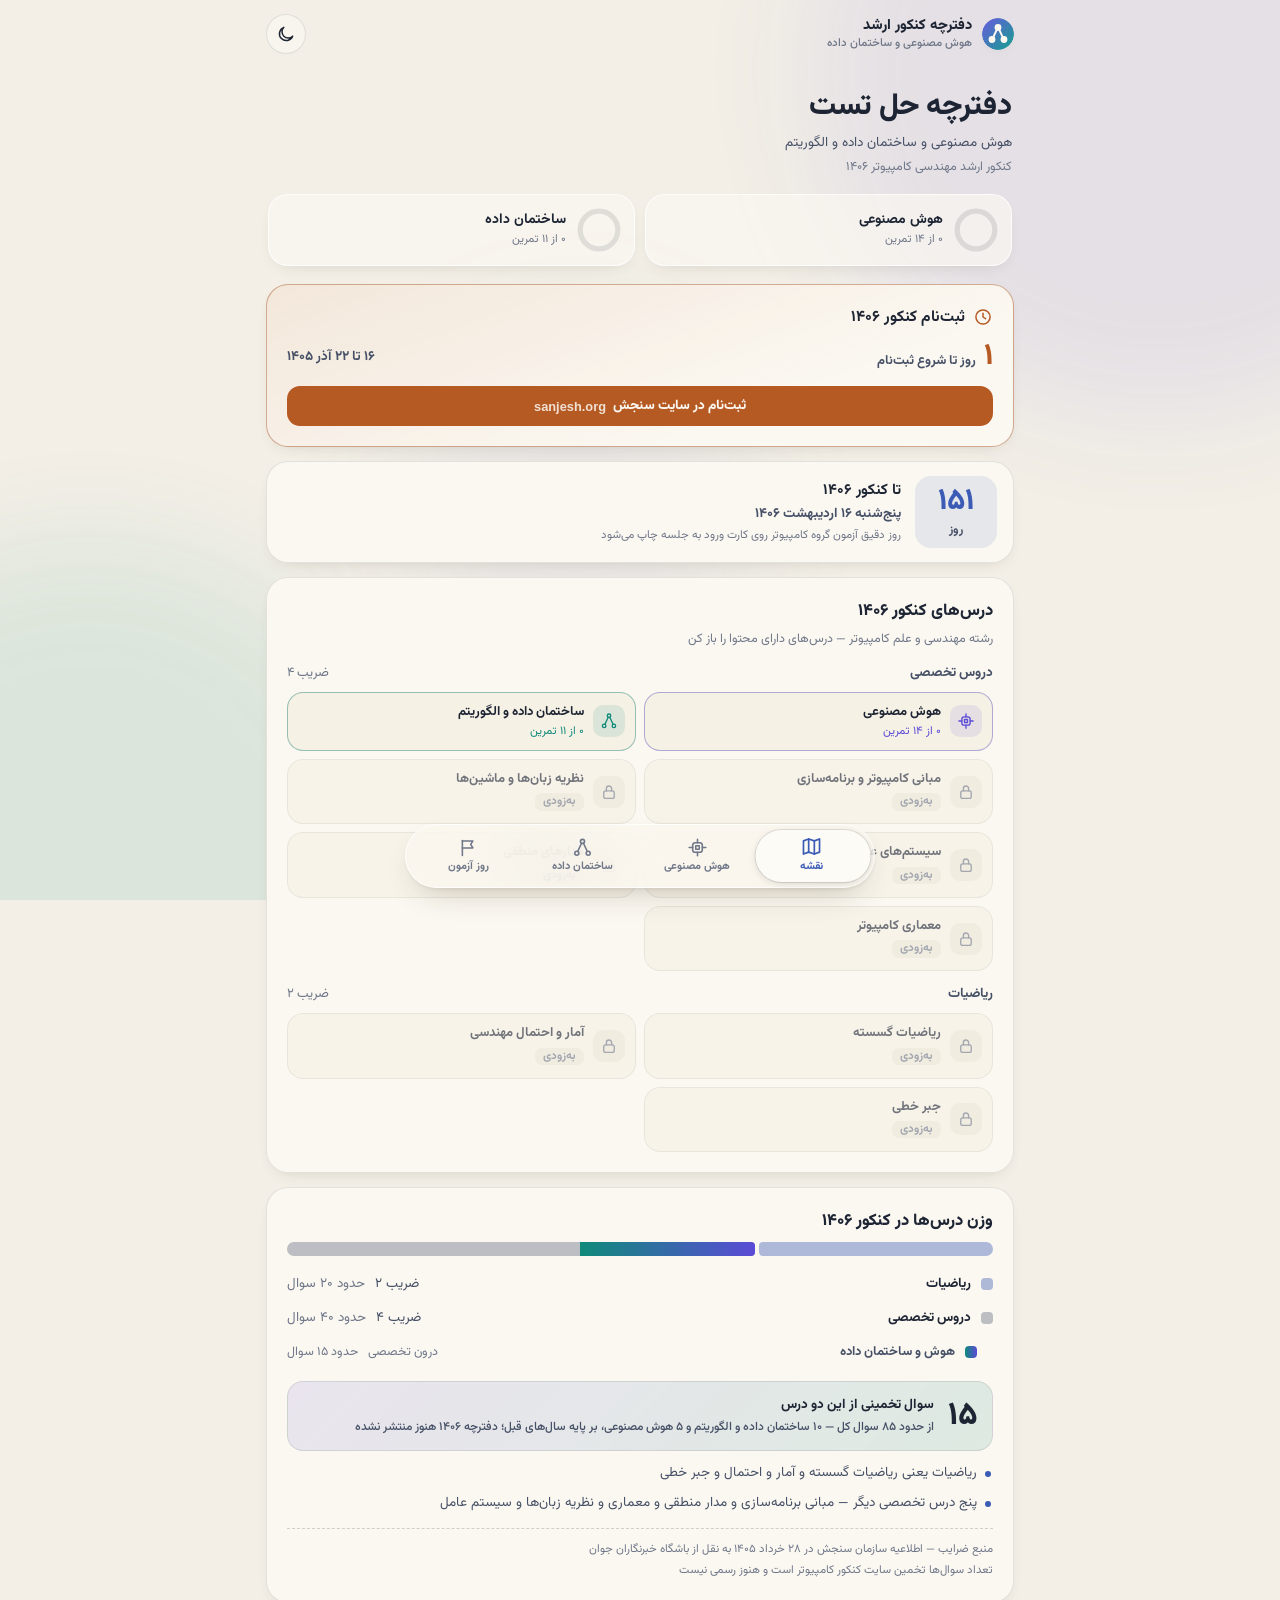
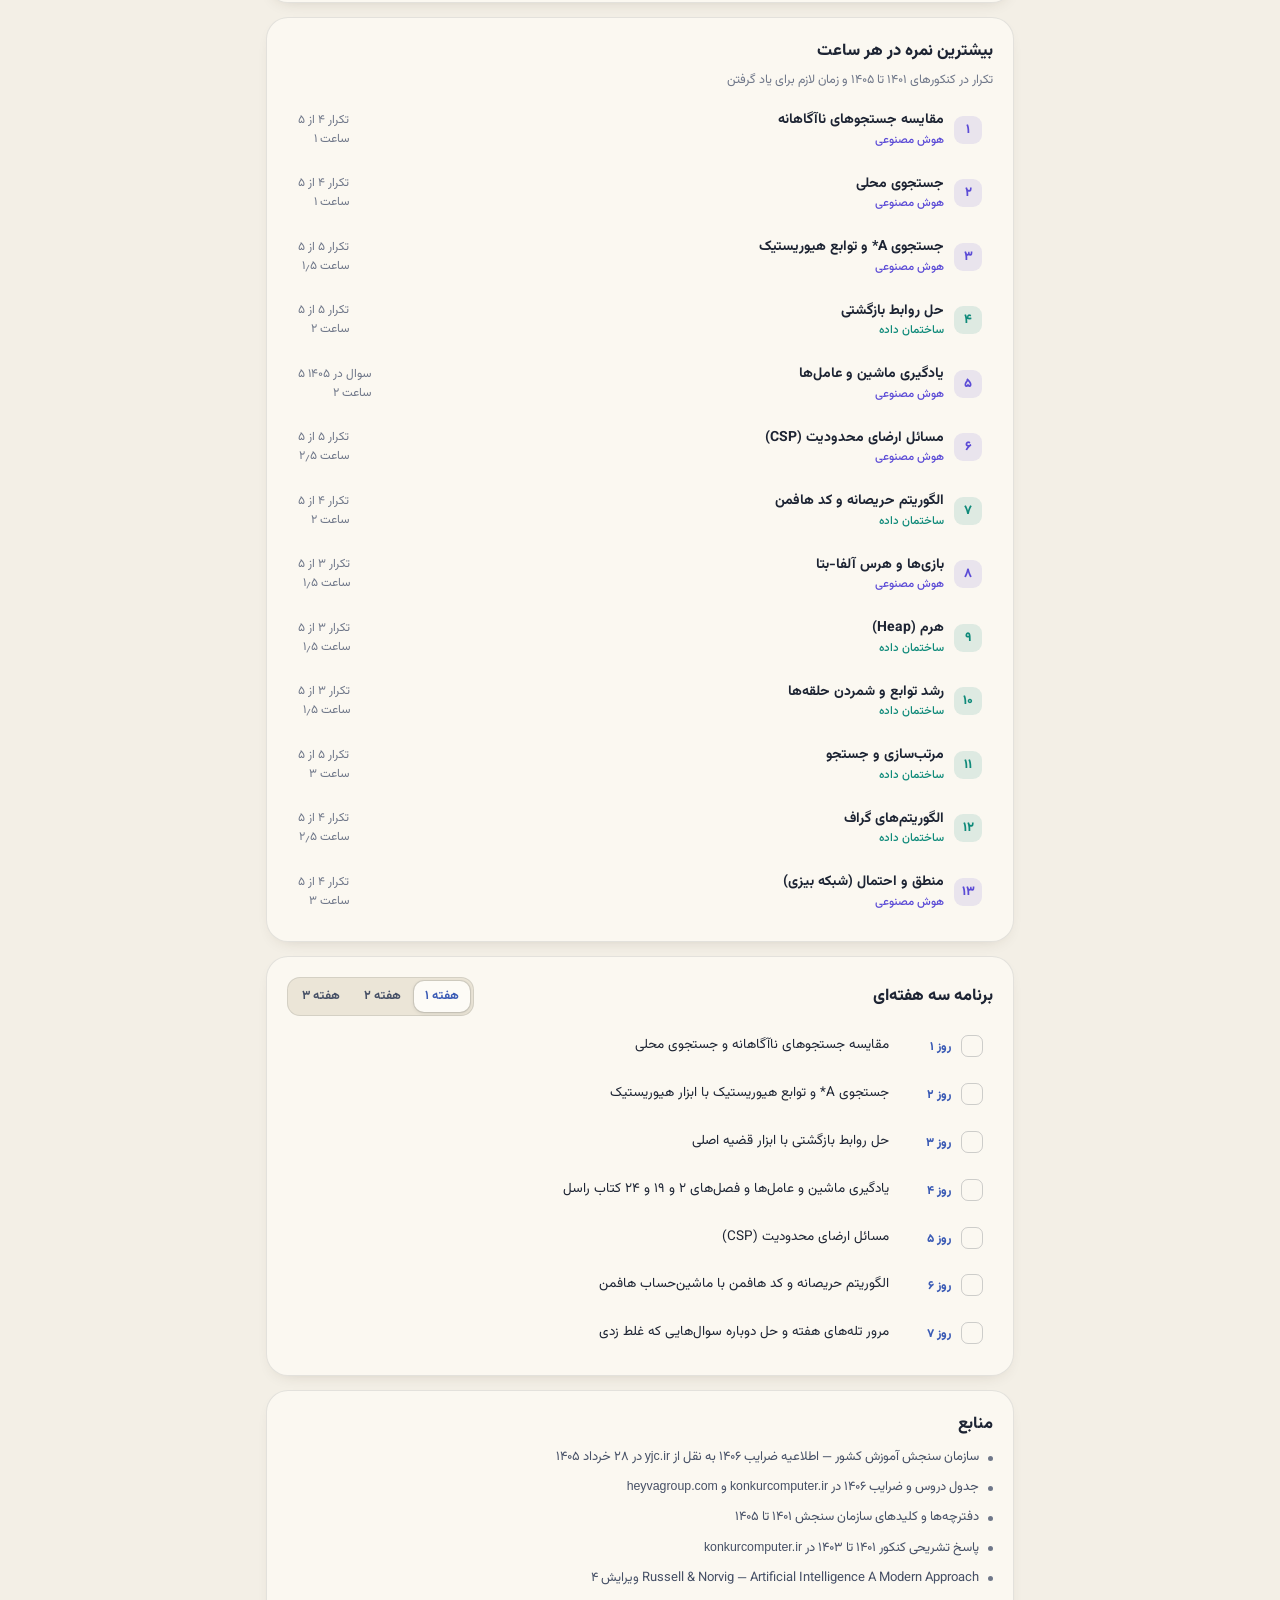
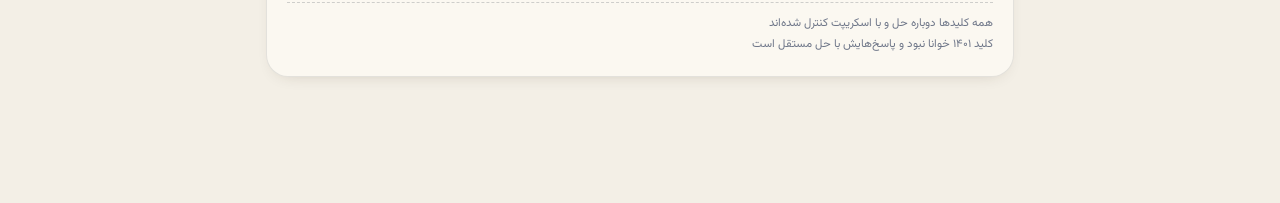
==== commit fa8ece10: "Illustrated concept refreshers for all 13 AI and DS patterns; RTL-safe arrows; JS syntax check in th" ====
--- a/docs/index.html
+++ b/docs/index.html
@@ -591,7 +591,54 @@
 .rvw-t{color:var(--ink);line-height:2;margin:4px 0}
 .rvw-f{margin:8px 0;padding:8px;border-radius:14px;background:var(--surface);border:1px solid var(--line);text-align:center}
 .rvw-f img{display:block;max-width:100%;height:auto;margin:0 auto;border-radius:10px}
+.rvw-f.fig{padding:6px 3px}
+.fig svg.narrow{max-width:300px}
 .rvw-f figcaption{margin-top:6px;font-size:12.5px;color:var(--ink2);line-height:1.8}
+.rvw-t h4{margin:12px 0 0;font-size:14.5px;font-weight:800;color:var(--acc);line-height:1.8}
+.rvw-b>.rvw-t:first-child h4{margin-top:2px}
+.rvw-t ul{margin:2px 0;padding-inline-start:18px}
+.rvw-t li{margin:3px 0;line-height:1.95}
+.rvw-t li::marker{color:var(--acc)}
+.rvw-t p{margin:3px 0}
+.rvw-t .tw{margin:6px 0}
+.rvw-t .dt{font-size:12.5px;line-height:1.7}
+.rvw-t .dt td.w,.rvw-t .dt th.w{white-space:normal;text-align:start;min-width:5em}
+.rvw-t code{direction:ltr;unicode-bidi:isolate;font-family:Consolas,"Cascadia Mono",Menlo,monospace;font-size:12px;background:var(--bg2);padding:1px 5px;border-radius:6px;white-space:nowrap}
+/* refresher figures (web/js/tools/rv-*.js) */
+.rf{direction:ltr;fill:var(--ink);font-size:12px}
+.rf text{unicode-bidi:plaintext;text-anchor:middle;font-family:"Segoe UI",Roboto,Arial,sans-serif}
+.rf .st{text-anchor:start}.rf .en{text-anchor:end}
+.rf-e{stroke:var(--line2);stroke-width:1.6;fill:none}
+.rf-e.on{stroke:var(--acc);stroke-width:3.2;stroke-linecap:round}
+.rf-e.dsh{stroke-dasharray:5 4}
+.rf-e.rung{stroke:var(--ink3);stroke-width:2}
+.rf-n{fill:var(--surface2);stroke:var(--ink3);stroke-width:1.5}
+.rf-n.on{fill:var(--acc-soft);stroke:var(--acc)}
+.rf-n.g{fill:var(--ok-soft);stroke:var(--ok)}
+.rf-n.c1{fill:var(--hx-soft);stroke:var(--hx);stroke-width:2}
+.rf-n.c2{fill:var(--ds-soft);stroke:var(--ds);stroke-width:2}
+.rf-n.c3{fill:var(--ex-soft);stroke:var(--ex);stroke-width:2}
+.rf .rf-l{font-size:14px;font-weight:800;fill:var(--ink)}
+.rf .rf-l.sm{font-size:13px}
+.rf .rf-s{font-size:13px;fill:var(--ink2)}
+.rf .rf-s.b{font-weight:800;fill:var(--ink)}
+.rf .rf-a{font-size:13px;font-weight:800;fill:var(--acc)}
+.rf .rf-i{font-size:11px;font-weight:700;fill:var(--ink3)}
+.rf .rf-m{font-size:16px;font-family:"Cambria Math",Cambria,"Times New Roman",serif;fill:var(--ink)}
+.rf .rf-w{font-size:13.5px;font-weight:800;fill:var(--ink2);paint-order:stroke;stroke:var(--surface);stroke-width:4px;stroke-linejoin:round}
+.rf .rf-ok{font-size:12px;font-weight:700;fill:var(--ok)}
+.rf .rf-bad{font-size:12px;font-weight:700;fill:var(--bad)}
+.rf .rf-bt{font-size:11px;font-weight:800;fill:var(--surface)}
+.rf-b1{fill:var(--acc)}.rf-b2{fill:var(--ex)}
+.rf-ct{fill:var(--acc);fill-opacity:.07;stroke:var(--acc);stroke-width:1.4}
+.rf-area{fill:var(--acc-soft)}
+.rf-curve{fill:none;stroke:var(--acc);stroke-width:2.6;stroke-linejoin:round}
+.rf-dot{fill:var(--bad)}
+.rf-ar{fill:var(--ink3)}
+.rf-p1{fill:var(--acc)}.rf-p2{fill:var(--ex)}
+.rf-ring{fill:none;stroke:var(--ink);stroke-width:1.4}
+.rf-cell{fill:var(--surface2);stroke:var(--line2);stroke-width:1.2}
+.rf-cell.on{fill:var(--acc-soft)}
 @media (max-width:380px){.cgrid,.sgrid{grid-template-columns:1fr}}
 
 /* generated from content/courses.json */
@@ -618,7 +665,7 @@
 <script>
 (function(){
 'use strict';
-var KN_DATA={"site":{"brand":"دفترچه کنکور ارشد","home":{"title":"دفترچه حل تست","subtitle":"کنکور ارشد مهندسی کامپیوتر ۱۴۰۶","countdown":{"title":"تا کنکور ۱۴۰۶","days":"روز","today":"امروز روز کنکور است","past":"کنکور ۱۴۰۶ برگزار شد","regSoonTitle":"ثبت‌نام کنکور ۱۴۰۶","regSoonLeft":"روز تا شروع ثبت‌نام","regOpenTitle":"ثبت‌نام بازه، تا {end} وقت داری","regOpenLeft":"مانده تا پایان ثبت‌نام","regLink":"ثبت‌نام در سایت سنجش"},"courses":{"title":"درس‌های کنکور ۱۴۰۶","lead":"رشته مهندسی و علم کامپیوتر — درس‌های دارای محتوا را باز کن","soon":"به‌زودی"},"weights":{"title":"وزن درس‌ها در کنکور ۱۴۰۶","focus":{"name":"هوش و ساختمان داده","label":"درون تخصصی","questions":15},"big":"۱۵","bigText":"سوال تخمینی از این دو درس","bigSmall":"از حدود ۸۵ سوال کل — ۱۰ ساختمان داده و الگوریتم و ۵ هوش مصنوعی، بر پایه سال‌های قبل؛ دفترچه ۱۴۰۶ هنوز منتشر نشده","facts":["ریاضیات یعنی ریاضیات گسسته و آمار و احتمال و جبر خطی","پنج درس تخصصی دیگر — مبانی برنامه‌سازی و مدار منطقی و معماری و نظریه زبان‌ها و سیستم عامل"],"source":"منبع ضرایب — اطلاعیه سازمان سنجش در ۲۸ خرداد ۱۴۰۵ به نقل از باشگاه خبرنگاران جوان<br>تعداد سوال‌ها تخمین سایت کنکور کامپیوتر است و هنوز رسمی نیست"},"rank":{"title":"بیشترین نمره در هر ساعت","lead":"تکرار در کنکورهای ۱۴۰۱ تا ۱۴۰۵ و زمان لازم برای یاد گرفتن"},"plan":{"title":"برنامه سه هفته‌ای","weeks":3},"sources":{"title":"منابع","items":["سازمان سنجش آموزش کشور — اطلاعیه ضرایب ۱۴۰۶ به نقل از <bdi class=\"u\">yjc.ir<\/bdi> در ۲۸ خرداد ۱۴۰۵","جدول دروس و ضرایب ۱۴۰۶ در <bdi class=\"u\">konkurcomputer.ir<\/bdi> و <bdi class=\"u\">heyvagroup.com<\/bdi>","دفترچه‌ها و کلیدهای سازمان سنجش ۱۴۰۱ تا ۱۴۰۵","پاسخ تشریحی کنکور ۱۴۰۱ تا ۱۴۰۳ در <bdi class=\"u\">konkurcomputer.ir<\/bdi>","<bdi dir=\"ltr\">Russell &amp; Norvig — Artificial Intelligence A Modern Approach<\/bdi> ویرایش ۴"],"note":"همه کلیدها دوباره حل و با اسکریپت کنترل شده‌اند<br>کلید ۱۴۰۱ خوانا نبود و پاسخ‌هایش با حل مستقل است"}},"exam":{"title":"روز آزمون","subtitle":"زمان و نمره منفی و ترتیب حل","structure":{"title":"ساختار کنکور ۱۴۰۶","removedLabel":"حذف‌شده از ۱۴۰۶"},"pace":{"title":"زمان هر سوال","cards":[{"min":2,"sec":10,"text":"کنکور ۱۴۰۵<br>۱۱۵ سوال در ۲۵۰ دقیقه"},{"min":2,"sec":14,"text":"تخمین ۱۴۰۶<br>۸۵ سوال در ۱۹۰ دقیقه"}],"facts":["سوال الگودار را زیر یک دقیقه بزن تا برای سوال‌های محاسبه‌ای وقت بماند","بیست سوال هوش و ساختمان داده یعنی حدود ۴۵ دقیقه"]},"negative":{"title":"نمره منفی","formula":"$\\frac{3C-W}{3N}$","desc":"$C$ درست و $W$ غلط و $N$ کل سوال‌ها<br>هر سه غلط یک درست را پاک می‌کند و نزده صفر است","tool":"ev"},"passes":{"title":"سه دور حل","items":[["دور اول","الگو را فوری شناختی حل کن و اگر نه علامت بزن و برو"],["دور دوم","سوال‌های محاسبه‌ای علامت‌دار مثل هافمن و رابطه بازگشتی و آلفا-بتا"],["دور سوم","فقط سوال‌هایی که دست‌کم دو گزینه‌شان را با اطمینان حذف کرده‌ای"]],"facts":["در بخش تخصصی اول هوش مصنوعی را بزن چون سوال‌هایش مفهومی و کوتاه‌اند","جواب هر سوال را همان لحظه در پاسخ‌نامه بزن نه آخر جلسه"]},"traps":{"title":"تله‌های همیشگی","items":["سوال «کدام نادرست است» یا «کدام نیست» — زیر کلمه منفی خط بکش","«کامل‌ترین پاسخ» یعنی گزینه‌ای که همه حالت‌ها را دارد","«همیشه» و «حتماً» و «فقط» در گزینه معمولاً نشانه گزینه غلط است","گزینه‌های فرمولی را با $n=2$ یا $n=3$ امتحان کن","وقتی چند کران درست است کران دقیق را بزن","جواب هوش مصنوعی را طبق کتاب راسل ویرایش ۴ بده"]},"dates":{"title":"تاریخ‌ها","registration":"ثبت‌نام","exam":"آزمون","note":"هر دو تاریخ از سایت کنکور کامپیوتر است و باید در <bdi class=\"u\">sanjesh.org<\/bdi> کنترل شود"}}},"exam":{"year":1406,"field":"مهندسی و علم کامپیوتر","code":1277,"date":"2027-05-06","days":"پنج‌شنبه و جمعه ۱۶ و ۱۷ اردیبهشت","dayNote":"روز دقیق آزمون گروه کامپیوتر روی کارت ورود به جلسه چاپ می‌شود","registration":{"start":"2026-12-07","end":"2026-12-13","url":"https://www.sanjesh.org","urlLabel":"sanjesh.org"},"questions":85,"minutes":190,"estimate":"تعداد سوال و زمان تخمینی است و دفترچه رسمی هنگام ثبت‌نام منتشر می‌شود","sameForAllTracks":"ضرایب برای همه گرایش‌ها یکسان است","removed":["ریاضی ۱ و ۲","سیگنال‌ها و سیستم‌ها","الکترونیک دیجیتال","شبکه‌های کامپیوتری","پایگاه داده"],"source":"<bdi class=\"u\">konkurcomputer.ir<\/bdi> و منابع دیگر به نقل از اطلاعیه سازمان سنجش"},"groups":[{"id":"specialized","name":"دروس تخصصی","coef":4,"approxQuestions":40},{"id":"math","name":"ریاضیات","coef":2,"approxQuestions":20}],"courses":[{"id":"ai","name":"هوش مصنوعی","short":"هوش مصنوعی","en":"Artificial Intelligence","group":"specialized","order":1,"hasContent":true,"icon":"ai","color":{"light":"#5b4bd6","lightSoft":"rgba(91,75,214,.11)","dark":"#a395ff","darkSoft":"rgba(163,149,255,.15)"}},{"id":"ds","name":"ساختمان داده و الگوریتم","official":"داده‌ساختارها و الگوریتم‌ها","short":"ساختمان داده","en":"Data Structures & Algorithms","group":"specialized","order":2,"hasContent":true,"icon":"ds","color":{"light":"#0f8a7a","lightSoft":"rgba(15,138,122,.12)","dark":"#45cdb7","darkSoft":"rgba(69,205,183,.14)"}},{"id":"basics","name":"مبانی کامپیوتر و برنامه‌سازی","group":"specialized","order":3,"hasContent":false},{"id":"toc","name":"نظریه زبان‌ها و ماشین‌ها","group":"specialized","order":4,"hasContent":false},{"id":"os","name":"سیستم‌های عامل","group":"specialized","order":5,"hasContent":false},{"id":"logic","name":"مدارهای منطقی","group":"specialized","order":6,"hasContent":false},{"id":"arch","name":"معماری کامپیوتر","group":"specialized","order":7,"hasContent":false},{"id":"discrete","name":"ریاضیات گسسته","group":"math","order":8,"hasContent":false},{"id":"prob","name":"آمار و احتمال مهندسی","group":"math","order":9,"hasContent":false},{"id":"linalg","name":"جبر خطی","group":"math","order":10,"hasContent":false}],"patterns":[{"id":"A1","c":"ai","t":"مقایسه جستجوهای ناآگاهانه","en":"Uninformed search","f":"در ۴ کنکور از ۵ کنکور ۱۴۰۱ تا ۱۴۰۵ آمده","cue":["اسم BFS یا DFS یا UCS یا IDS یا جستجوی دوطرفه در صورت سوال یا گزینه‌ها هست","کلمه‌های «کامل» (complete) و «بهینه» (optimal) و «مرتبه زمان یا حافظه» دیده می‌شود","یک داستان مثل «دو ربات دنبال هم می‌گردند» یعنی جستجوی دوطرفه"],"how":["جدول پایین را حفظ کن و هر گزینه را فقط با یک سطر آن چک کن","ترفند $C^*/\\epsilon$ — در UCS این نسبت جای عمق $d$ می‌نشیند (عمق مؤثر)","IDS یعنی زمان و بهینگی BFS به‌علاوه حافظه خطی DFS — تکرار سطح‌ها فقط ضریب ثابت اضافه می‌کند","جستجوی دوطرفه فقط وقتی کامل و بهینه است که هر دو طرف BFS باشند (هزینه گام‌ها برابر)"],"trap":["«IDS به خاطر تکرارها مرتبه زمانی بیشتری از BFS دارد» غلط است — هر دو $O(b^d)$","«UCS حالت خاصی از BFS است» برعکس است — BFS حالت خاص UCS با هزینه‌های برابر است","DFS هیچ‌وقت بهینه نیست و حافظه IDS خطی است نه نمایی"],"ex":"ai-1404-68","pr":["ai-1403-75","ai-1403-72"],"tbl":"searchTable","rank":{"order":1,"repeat":"۴ از ۵","hours":1}},{"id":"A2","c":"ai","t":"جستجوی A* و توابع هیوریستیک","en":"A* · admissible · consistent","f":"در هر ۵ کنکور ۱۴۰۱ تا ۱۴۰۵ آمده و بعضی سال‌ها دو سوال","cue":["کلمه‌های «قابل قبول» (admissible) و «سازگار» (consistent) یا «A* درختی و گرافی»","جدولی از مقدارهای h کنار یک گراف کوچک","مقایسه دو هیوریستیک یا تعداد گره‌های بسط‌داده‌شده"],"how":["قابل قبول یعنی برای هر گره $h(n) \\le h^*(n)$ — اول $h^*$ را با کوتاه‌ترین مسیر واقعی تا هدف حساب کن","سازگار یعنی برای هر یال $n \\to n'$ داریم $h(n) \\le c(n,n') + h(n')$ — اگر یال پیکان ندارد در هر دو جهت چک کن","سازگار ⇐ قابل قبول (با $h(goal)=0$) ولی برعکس نه","A* درختی با h قابل قبول بهینه است ولی A* گرافی (بدون بازگشایی گره) h سازگار لازم دارد","با h سازگار مقدار $f$ در طول <b>هر<\/b> مسیری غیرنزولی است","غلبه — اگر $h_1 \\le h_2 \\le h^*$ آن‌گاه A* با $h_2$ گره بیشتری بسط نمی‌دهد و $\\max(h_1,h_2)$ هم قابل قبول و از هر دو بهتر است","صف fringe در A* صف اولویت‌دار بر حسب $f$ است و RBFS حافظه خیلی کمی مصرف می‌کند ولی SMA* از همه حافظه موجود استفاده می‌کند"],"trap":["یال بدون پیکان یعنی دوطرفه — سازگاری را در جهت برگشت هم چک کن (کلید ۱۴۰۴ دقیقاً همین بود)","«A* گرافی با h قابل قبول بهینه است» در کتاب راسل غلط حساب می‌شود","«f فقط در مسیر بهینه غیرنزولی است» غلط — در هر مسیر","کمتر بودن تعداد گره‌های بسط‌داده‌شده نتیجه نمی‌دهد که یک هیوریستیک همه‌جا بزرگ‌تر است"],"ex":"ai-1404-74","pr":["ai-1404-71","ai-1403-71"],"w":"heur","rank":{"order":3,"repeat":"۵ از ۵","hours":1.5}},{"id":"A3","c":"ai","t":"بازی‌ها و هرس آلفا-بتا","en":"Minimax · α-β pruning","f":"در ۳ کنکور از ۵ کنکور اخیر و ۱۴۰۲ با دو سوال","cue":["درختی با مثلث رو به بالا (MAX) و رو به پایین (MIN) و عدد روی برگ‌ها","پرسش‌های «کدام گره‌ها هرس می‌شوند» یا «مقدار ریشه» یا «بازه یک برگ که هرس عوض نشود»"],"how":["از چپ به راست عمقی برو و برای هر گره دو عدد حمل کن — α بهترین تضمین MAX و β بهترین تضمین MIN","در گره MAX بعد از هر فرزند $v=\\max(v,\\cdot)$ و $\\alpha=\\max(\\alpha,v)$ و اگر $v \\ge \\beta$ بقیه فرزندان هرس","در گره MIN بعد از هر فرزند $v=\\min(v,\\cdot)$ و $\\beta=\\min(\\beta,v)$ و اگر $v \\le \\alpha$ بقیه فرزندان هرس","مقدار ریشه با و بی هرس یکی است ولی مقدار گره‌های میانیِ قطع‌شده فقط یک کران است","با بهترین ترتیب فرزندان زمان $O(b^{m/2})$ است","برای «بازه مجاز یک برگ» شرط هر هرس را بنویس و برحسب همان برگ حل کن"],"trap":["اولین فرزند هر گره هیچ‌وقت هرس نمی‌شود","α فقط زیاد و β فقط کم می‌شود","وقتی گزینه «هیچ گره‌ای هرس نمی‌شود» هست کامل شبیه‌سازی کن — در ۱۴۰۳ جواب همین بود"],"ex":"ai-1403-68","pr":["ai-1404-69","ai-1402-72"],"w":"ab","rank":{"order":8,"repeat":"۳ از ۵","hours":1.5}},{"id":"A4","c":"ai","t":"مسائل ارضای محدودیت (CSP)","en":"CSP · MRV · AC-3","f":"در هر ۵ کنکور ۱۴۰۱ تا ۱۴۰۵ آمده","cue":["متغیر و دامنه و محدودیت یا رنگ‌آمیزی نقشه","کلمه‌های MRV و Degree و LCV و Forward Checking و AC-3 و Arc Consistency"],"how":["انتخاب متغیر بعدی — اول MRV (کمترین مقدار باقی‌مانده) و در تساوی Degree (بیشترین قید با متغیرهای آزاد)","LCV برای انتخاب <b>مقدار<\/b> است نه متغیر","سازگاری کمان $X \\to Y$ یعنی هر مقدار X حداقل یک همراه سازگار در Y دارد — اول قیدهای یگانی بعد کمان‌ها را تا وقتی تغییری هست تکرار کن","AC-3 از مرتبه $O(cd^3)$ است و هر کمان حداکثر d بار دوباره وارد صف می‌شود","CSP درختی در $O(nd^2)$ حل می‌شود — سازگاری کمان از برگ‌ها رو به ریشه (معکوس) و بعد مقداردهی رو به جلو"],"trap":["خالی شدن یک دامنه وسط عقب‌گرد یعنی این شاخه شکست خورده نه اینکه کل مسئله جواب ندارد","غیرخالی بودن همه دامنه‌ها بعد از AC-3 وجود جواب را تضمین نمی‌کند","MRV را با دامنه فعلی (بعد از قیدها) حساب کن نه دامنه اولیه"],"ex":"ai-1404-75","pr":["ai-1401-80","ai-1405-74"],"rank":{"order":6,"repeat":"۵ از ۵","hours":2.5}},{"id":"A5","c":"ai","t":"منطق و احتمال (شبکه بیزی)","en":"Logic · entailment · Bayes nets","f":"در ۴ کنکور از ۵ کنکور اخیر و ۱۴۰۱ با چهار سوال","cue":["نمادهای ⊨ و ⇒ یا کلمه‌های رزولوشن و تاتولوژی و ارضاپذیر","گراف جهت‌دار متغیرها با جدول احتمال شرطی (شبکه بیزی) یا بیز ساده"],"how":["$\\alpha \\models \\beta$ یعنی در هر مدلی که α درست است β هم درست است — معادل اینکه $\\alpha \\Rightarrow \\beta$ همیشه درست باشد","برای رد «همیشه درست» یک سطر مثال نقض کافی است","رزولوشن در منطق گزاره‌ای همیشه تمام می‌شود — یا بند تهی می‌سازد یا بسته می‌شود و نشان می‌دهد نقیض ارضاپذیر است","شبکه بیزی — احتمال توأم = ضرب احتمال هر گره به شرط والدهایش<br>برای $P(X|e)$ روی متغیرهای پنهان جمع بزن و بر جمع همه حالت‌های X تقسیم کن","عامل‌های مشترک صورت و مخرج را از اول حذف کن و جمله‌های صفر را زود خط بزن"],"trap":["جدول معمولاً فقط $P(X=0|\\ldots)$ را می‌دهد — $P(X=1|\\ldots)$ را خودت با ۱ منهای آن بساز","در بیز ساده با بیشینه درست‌نمایی کلمه دیده‌نشده احتمال صفر می‌گیرد و کل ضرب صفر می‌شود"],"ex":"ai-1401-79","pr":["ai-1401-76","ai-1403-73"],"rank":{"order":13,"repeat":"۴ از ۵","hours":3}},{"id":"A6","c":"ai","t":"جستجوی محلی","en":"Hill climbing · beam · annealing","f":"در ۴ کنکور از ۵ کنکور اخیر آمده","cue":["تپه‌نوردی و شروع مجدد تصادفی و پرتو محلی (local beam) و تبرید شبیه‌سازی‌شده (simulated annealing)","احتمال رسیدن به بهینه سراسری بعد از چند بار تلاش"],"how":["تپه‌نوردی کامل نیست و در بهینه محلی و فلات و ستیغ گیر می‌کند","شروع مجدد با احتمال موفقیت p در هر اجرا — متوسط $1/p$ اجرا و احتمال موفقیت در حداکثر k اجرا $1-(1-p)^k$","پرتو محلی با k حالت معادل k تپه‌نوردی مستقل نیست — k بهترین از بین همه همسایه‌ها انتخاب می‌شوند","در تبرید حرکت بد با احتمال $e^{\\Delta E/T}$ پذیرفته می‌شود و اگر T به‌اندازه کافی آهسته (مثل $c/\\log n$) کم شود به بهینه سراسری می‌رسد","جستجوی محلی برای مسائلی است که «خود حالت» جواب است (۸ وزیر و رنگ‌آمیزی و TSP) نه «مسیر رسیدن»"],"trap":["«با k بزرگ‌تر احتمال رسیدن به بهینه سراسری کم می‌شود» غلط است","احتمال «حداکثر دو بار» را با «دقیقاً بار دوم» قاطی نکن"],"ex":"ai-1401-75","pr":["ai-1403-70","ai-1402-73"],"rank":{"order":2,"repeat":"۴ از ۵","hours":1}},{"id":"A7","c":"ai","t":"یادگیری ماشین و عامل‌ها","en":"ML models · agents (AIMA 4e)","f":"روند تازه — در ۱۴۰۵ پنج سوال از هشت سوال هوش از همین الگو بود","cue":["اسم مدل‌ها مثل SVM و جنگل تصادفی و بیز ساده و seq2seq و k-NN","جمله‌های تعریفی درباره عامل و محیط و یادگیری عامل"],"how":["این سوال‌ها مفهومی‌اند و جواب را طبق کتاب راسل و نورویگ ویرایش ۴ بده نه طبق تجربه شخصی","SVM — جداکننده با حاشیه بیشینه و فقط بردارهای پشتیبان در تصمیم نقش دارند و با کرنل به فضای با بعد بالاتر می‌رود","درخت تصمیم و جنگل تصادفی — با ویژگی دسته‌ای و ویژگی‌های بی‌اهمیت خوب کنار می‌آیند چون انتخاب ویژگی درون خود الگوریتم است","k-NN و مدل‌های فاصله‌محور با ویژگی‌های بی‌ربط خراب می‌شوند","seq2seq با RNN — پردازش ترتیبی کند و بردار زمینه با اندازه ثابت و سوگیری به زمینه نزدیک","جمله کتاب — اینکه عامل چقدر خوب می‌تواند رفتار کند به ماهیت محیط بستگی دارد","LRTA* هر محیط متناهی و ایمن با $n$ حالت را در بدترین حالت در $O(n^2)$ گام کاوش می‌کند"],"trap":["گزینه‌هایی با «همه» و «فقط» و «همیشه» معمولاً غلط‌اند","سوال‌های «کدام نیست» را دو بار بخوان"],"ex":"ai-1405-68","pr":["ai-1405-69","ai-1405-70"],"rank":{"order":5,"repeat":"۵ سوال در ۱۴۰۵","hours":2}},{"id":"D1","c":"ds","t":"رشد توابع و شمردن حلقه‌ها","en":"Asymptotic growth · loop counting","f":"در ۳ کنکور از ۵ کنکور اخیر آمده","cue":["چند تابع که باید به ترتیب رشد مرتب شوند","گزاره‌هایی با O و Ω و Θ بین دو تابع","یک قطعه کد با حلقه‌های تودرتو و سوال «مرتبه زمانی»"],"how":["نردبان رشد را حفظ کن — $1 < \\log\\log n < \\log n < \\log^k n < n^{\\epsilon} < n < n\\log n < n^2 < 2^n < n! < n^n$","$\\log n^k = k\\log n$ هم‌رده $\\log n$ است ولی $\\log^k n = (\\log n)^k$ بزرگ‌تر است","$\\log n! = \\Theta(n\\log n)$ (استرلینگ) پس هم‌رده $\\log n^n$ است","حلقه داخلی $n/i$ بار ← جمع $n(1+\\frac{1}{2}+\\cdots+\\frac{1}{n}) = \\Theta(n\\log n)$","تابع نوسانی مثل $n^{1+\\sin n}$ با هیچ تابع یکنوایی مقایسه‌پذیر نیست","تغییر متغیر اندازه ورودی — اگر $m=n^2$ هر $n$ را با $\\sqrt{m}$ عوض کن"],"trap":["«صعودی و نه اکیداً صعودی» یعنی دو تابع هم‌رده می‌توانند کنار هم به هر ترتیبی بیایند","$\\log^2 n$ را با $\\log n^2$ قاطی نکن","وقتی چند گزینه از نظر ریاضی درست‌اند منظور طراح کران دقیق (Θ) است"],"ex":"ds-1401-66","pr":["ds-1402-57","ds-1403-66"],"rank":{"order":10,"repeat":"۳ از ۵","hours":1.5}},{"id":"D2","c":"ds","t":"حل روابط بازگشتی","en":"Master theorem · change of variable · Akra–Bazzi","f":"در هر ۵ کنکور ۱۴۰۱ تا ۱۴۰۵ آمده","cue":["یک $T(n)$ برحسب خودش","شرح یک الگوریتم تقسیم و حل که باید رابطه‌اش را خودت بنویسی"],"how":["قضیه اصلی برای $T(n)=aT(n/b)+f(n)$ — $f$ را با $n^{\\log_b a}$ مقایسه کن<br>کوچک‌تر چندجمله‌ای ← $\\Theta(n^{\\log_b a})$ و برابر ← $\\Theta(n^{\\log_b a}\\log n)$ و بزرگ‌تر چندجمله‌ای ← $\\Theta(f(n))$","اگر نسبت $f$ به $n^{\\log_b a}$ فقط یک $\\log^k n$ باشد قضیه اصلی ساده جواب نمی‌دهد و نسخه گسترش‌یافته $\\Theta(n^{\\log_b a}\\log^{k+1} n)$ را می‌دهد","ریشه در رابطه — با $n=2^m$ رابطه $T(\\sqrt n)$ تبدیل به $S(m/2)$ می‌شود","جمع اندازه‌ها برابر $n$ مثل $T(\\alpha n)+T((1-\\alpha)n)+n$ ← $\\Theta(n\\log n)$ و کمتر از $n$ ← $\\Theta(n)$","اکرا-بازی — $p$ را از $\\sum a_i b_i^{\\,p}=1$ پیدا کن و $T=\\Theta\\big(x^p(1+\\int_1^x \\frac{g(u)}{u^{p+1}}du)\\big)$","$T(n)=aT(n-b)+c$ با $a>1$ ← $\\Theta(a^{n/b})$"],"trap":["کف و سقف مثل $\\lfloor \\sqrt n \\rfloor$ در مرتبه اثری ندارد","زمان یک الگوریتم تقسیم و حل را از رابطه‌اش بگیر ولی درستی‌اش را جدا با یک مثال نقض کوچک بسنج"],"ex":"ds-1405-58","pr":["ds-1402-67","ds-1404-56"],"w":"master","rank":{"order":4,"repeat":"۵ از ۵","hours":2}},{"id":"D3","c":"ds","t":"هرم (Heap)","en":"Heap positions · k-th smallest","f":"در ۳ کنکور از ۵ کنکور اخیر آمده","cue":["کلمه هرم یا heap و پرسش «کجا می‌تواند باشد» یا «حداکثر چند برگ»","اندیس‌های آرایه مثل $a_2$ تا $a_{15}$ در گزینه‌ها"],"how":["فرزندان خانه $i$ خانه‌های $2i$ و $2i+1$ هستند و عمق خانه $i$ برابر $\\lfloor \\log_2 i \\rfloor$","در min-heap هر عنصر از همه نوادگانش کوچک‌تر است پس عنصری با $d$ جد حداقل $d$ عنصر کوچک‌تر از خودش دارد","k-امین کوچک‌ترین فقط در عمق ۱ تا $k-1$ است یعنی اندیس ۲ تا $2^k-1$","بزرگ‌ترین عنصر min-heap حتماً برگ است و برگ‌ها اندیس $\\lfloor n/2 \\rfloor+1$ تا $n$ هستند","$t$ عنصر بزرگ‌تر در max-heap یک زیردرخت همبند شامل ریشه می‌سازند — برای شمردن برگ‌ها از پایین شاخه بزن","ساخت هرم $O(n)$ و درج و حذف $O(\\log n)$"],"trap":["«کامل‌ترین پاسخ» یعنی گزینه‌ای که همه مکان‌های ممکن را دارد","ریشه فقط جای کوچک‌ترین عنصر است"],"ex":"ds-1405-64","pr":["ds-1401-64"],"w":"heap","rank":{"order":9,"repeat":"۳ از ۵","hours":1.5}},{"id":"D4","c":"ds","t":"مرتب‌سازی و جستجو","en":"Sorting · lower bounds · searching","f":"در هر ۵ کنکور ۱۴۰۱ تا ۱۴۰۵ آمده","cue":["یک نسخه تغییر‌یافته از مرتب‌سازی سریع یا ادغامی یا درجی","کران پایین تعداد مقایسه یا «بهترین زمان ممکن»","آرایه‌ای با ساختار خاص (k-مرتب یا دوآهنگی یا سطر و ستون مرتب یا نامتناهی)"],"how":["مرتب‌سازی مقایسه‌ای در بدترین حالت حداقل $\\lceil \\log n! \\rceil = \\Omega(n\\log n)$ مقایسه لازم دارد و شمارشی و مبنایی مقایسه‌ای نیستند","ادغام k لیست مرتب با جمع n عنصر با min-heap ← $O(n\\log k)$","دومین بزرگ‌ترین با تورنمنت ← $n+\\lceil \\log n \\rceil-2$ مقایسه و کمینه و بیشینه با هم ← $\\lceil 3n/2 \\rceil-2$","بدترین حالت quicksort — بدترین تقسیم ممکن را با محور داده‌شده بنویس (میانه یک نمونه $s$ تایی حداقل $s/2$ عنصر به هر طرف می‌فرستد)","دنباله دوآهنگی با یک پیمایش به دو بخش مرتب تبدیل می‌شود و ادغام آن‌ها $O(n)$ است","آرایه با سطر و ستون مرتب (جدول یانگ) — جستجو از گوشه بالا راست و هر مقایسه یک سطر یا ستون را حذف می‌کند ← $O(n)$","آرایه نامتناهی مرتب — خانه‌های $1,2,4,8,\\ldots$ را ببین و بعد جستجوی دودویی ← $O(\\log n)$","AVL — درج و حذف و جستجو در بدترین حالت $O(\\log n)$"],"trap":["جستجوی دودویی در مرتب‌سازی درجی مقایسه‌ها را کم می‌کند ولی جابه‌جایی‌ها $O(n^2)$ می‌مانند","اگر گزینه $O(n)$ برای حالت کلی آمده بپرس آیا با آن می‌شد هر آرایه‌ای را خطی مرتب کرد؟ اگر بله رد است"],"ex":"ds-1403-57","pr":["ds-1405-59","ds-1404-64"],"rank":{"order":11,"repeat":"۵ از ۵","hours":3}},{"id":"D5","c":"ds","t":"الگوریتم‌های گراف","en":"BFS/DFS · MST · shortest paths","f":"در ۴ کنکور از ۵ کنکور اخیر آمده","cue":["اسم پریم و کروسکال و دایکسترا یا «درخت پوشای کمینه»","پرسش «در زمان خطی قابل حل است؟» یا «چند گزاره درست است» درباره گراف"],"how":["هر چیزی که با یک BFS یا DFS حل شود $O(V+E)$ است — همبندی و دوبخشی بودن و پیدا کردن دور و مرتب‌سازی توپولوژیکی و درخت پوشا وقتی همه وزن‌ها برابرند","MST — کروسکال $O(E\\log E)$ و پریم با هیپ دودویی $O(E\\log V)$ و پریم با هیپ فیبوناچی $O(E+V\\log V)$ که هیچ‌وقت از کروسکال بدتر نیست","وزن‌های متمایز ← MST یکتاست ← پریم و کروسکال (از هر رأس شروعی) یک درخت می‌دهند","وزن‌های برابر ← هر درخت پوشا کمینه است و الگوریتم‌ها ممکن است درخت‌های متفاوت بدهند","دایکسترا فقط با وزن نامنفی و بلمن-فورد با یال منفی $O(VE)$","P زیرمجموعه NP است و هر NP-کامل NP-سخت است ولی هر NP-سخت لزوماً در NP نیست"],"trap":["«درخت پریم مستقل از رأس شروع است» فقط وقتی تضمین است که MST یکتا باشد","پیدا کردن MST در حالت کلی خطی نیست"],"ex":"ds-1403-58","pr":["ds-1405-62","ds-1402-60"],"rank":{"order":12,"repeat":"۴ از ۵","hours":2.5}},{"id":"D6","c":"ds","t":"الگوریتم حریصانه و کد هافمن","en":"Huffman · job scheduling","f":"در ۴ کنکور از ۵ کنکور اخیر آمده","cue":["فراوانی حروف و «کد بهینه» یا «تعداد کل بیت‌ها»","جدول کارها با مهلت و جریمه یا سود"],"how":["هافمن — هر بار دو کوچک‌ترین را با هم جمع کن<br>تعداد کل بیت‌ها = جمع همه عددهای ساخته‌شده و رسم درخت لازم نیست","کنترل سریع — جواب حداقل برابر تعداد کل حروف (هر حرف حداقل ۱ بیت) و حداکثر برابر کد ثابت $\\lceil \\log_2 k \\rceil$ بیتی است","فرمول‌دار بودن گزینه‌ها یعنی $n=2$ یا $n=3$ را بگذار و با محاسبه دستی مقایسه کن","کارهای یک‌واحدی با مهلت و جریمه — به ترتیب جریمه نزولی هر کار را در <b>دیرترین<\/b> خانه خالی قبل از مهلتش بگذار و کاری که جا نشد دیر انجام می‌شود","انتخاب فعالیت با زودترین زمان پایان و کوله‌پشتی کسری حریصانه حل می‌شوند ولی کوله‌پشتی صفر و یک نه"],"trap":["در زمان‌بندی کار را در زودترین خانه خالی نگذار","عددی کمتر از جواب هافمن ممکن نیست چون هافمن بهینه است"],"ex":"ds-1405-67","pr":["ds-1405-60","ds-1403-64"],"w":"huff","rank":{"order":7,"repeat":"۴ از ۵","hours":2}}],"q":{"ai-1404-68":{"y":1404,"n":68,"src":"k","key":4,"t":"کدام گزاره درست است؟","o":["مرتبه زمانی الگوریتم Iterative Deepening Search به دلیل تکرارهای متعدد بیشتر از BFS است","مرتبه زمانی الگوریتم Iterative Deepening Search به دلیل تکرارهای متعدد بیشتر از DFS است","مرتبه مصرف حافظه الگوریتم Iterative Deepening Search مانند BFS است اما برخلاف BFS جستجو با این الگوریتم کامل است","مرتبه مصرف حافظه الگوریتم Iterative Deepening Search مانند DFS است اما برخلاف DFS جستجو با این الگوریتم کامل است"],"s":["الگو را بشناس — اسم IDS در کنار BFS و DFS یعنی «جدول ویژگی‌ها»","زمان IDS برابر $O(b^d)$ است درست مثل BFS<br>تکرار سطح‌های بالایی فقط ضریب ثابت اضافه می‌کند پس گزینه ۱ رد","زمان DFS برابر $O(b^m)$ است و چون $m \\ge d$ زمان IDS بیشتر نیست پس گزینه ۲ رد","حافظه IDS برابر $O(bd)$ است یعنی خطی مثل DFS و نه نمایی مثل BFS پس گزینه ۳ رد","IDS کامل است ولی DFS در فضای نامتناهی کامل نیست ← <b>گزینه ۴<\/b>"]},"ai-1403-75":{"y":1403,"n":75,"src":"k","key":2,"t":"در یک درخت جست‌وجو اگر هزینه راه‌حل بهینه $C^*$ و حداقل هزینه گام $\\epsilon$ باشد نسبت $\\lceil C^*/\\epsilon \\rceil$ به جای کدام پارامتر زیر استفاده می‌شود؟","o":["ضریب انشعاب $b$","عمق کم‌عمق‌ترین گره هدف $d$","ضریب انشعاب مؤثر $b^*$","حداکثر عمق درخت $m$"],"s":["$\\lceil C^*/\\epsilon \\rceil$ یعنی اگر همه گام‌ها ارزان‌ترین هزینه را داشتند چند گام تا هدف بهینه لازم بود — یعنی «تعداد گام» یا همان عمق","در فرمول UCS یعنی $O(b^{1+\\lfloor C^*/\\epsilon \\rfloor})$ این عبارت دقیقاً جای $d$ در فرمول BFS یعنی $O(b^d)$ نشسته است","ضریب انشعاب ($b$ و $b^*$) ربطی به هزینه ندارد و $m$ بیشترین عمق است نه عمق هدف ← <b>گزینه ۲<\/b>"]},"ai-1403-72":{"y":1403,"n":72,"src":"k","key":2,"t":"در صورتی که دو ربات در دو نقطه متفاوت از هزارتویی که از هر طرف نامحدود است قرار داشته باشند و بخواهند یکدیگر را پیدا کنند در چه حالتی ممکن است پاسخ بهینه به دست آید؟<br><small>شکل هزارتو در دفترچه آمده و برای حل لازم نیست<\/small>","o":["هر دو از روش اول عمق استفاده کنند","هر دو از روش اول سطح استفاده کنند","یکی از ربات‌ها ساکن بماند و دیگری با روش اول عمق آن را پیدا کند","یکی از ربات‌ها از روش اول سطح و دیگری از روش اول عمق استفاده کند"],"s":["دو جستجو که از دو طرف به سمت هم می‌آیند یعنی جستجوی دوطرفه (Bidirectional)","جستجوی دوطرفه فقط وقتی کامل و بهینه است که هر دو طرف BFS باشند","هر جا DFS وارد شود در هزارتوی نامتناهی ممکن است تا ابد در یک شاخه برود ← گزینه‌های ۱ و ۳ و ۴ رد ← <b>گزینه ۲<\/b>"]},"ai-1404-74":{"y":1404,"n":74,"src":"k","key":2,"fig":"figHeur","t":"در مسئله جستجوی زیر دو تابع هیوریستیک $h_1$ و $h_2$ مفروض است<br>کدام مورد ویژگی‌های این دو تابع را نشان می‌دهد؟ (قابل قبول = Admissible و سازگار = Consistent)","o":["$h_1$ قابل قبول است اما سازگار نیست","$h_2$ قابل قبول است اما سازگار نیست","$h_1$ قابل قبول نیست اما سازگار است","$h_2$ هم قابل قبول و هم سازگار است"],"s":["شکل پیکان ندارد پس یال‌ها دوطرفه‌اند — کلید حل همین است","$h^*$ هر گره یعنی کوتاه‌ترین فاصله تا G<br>$h^*(A)=6$ و $h^*(B)=4$ و $h^*(S)=\\min(4+6,\\,2+4)=6$<br>$h^*(D)=2+4=6$ (از D به B و بعد G) و $h^*(C)=3+6=9$","هر دو قابل قبول‌اند — حتی $h_2(A)=6 \\le 6$ و $h_2(D)=6 \\le 6$ ← گزینه ۳ رد","سازگاری $h_1$ روی همه یال‌ها در هر دو جهت برقرار است ← گزینه ۱ رد","یال D به B برای $h_2$ — $h_2(D)=6$ ولی $c(D,B)+h_2(B)=2+3=5$ و $6>5$ ← $h_2$ سازگار نیست ← گزینه ۴ رد ← <b>گزینه ۲<\/b>","اگر یال‌ها را یک‌طرفه (فقط رو به پایین) می‌گرفتی هر دو سازگار می‌شدند و گزینه ۴ را می‌زدی — در ابزار بالا همین را امتحان کن"]},"ai-1404-71":{"y":1404,"n":71,"src":"k","key":3,"t":"کدام گزاره درست است؟","o":["اگر تابع هیوریستیک h سازگار (Consistent) باشد آن‌گاه مقادیر $f(n)$ در مسیر بهینه از ریشه تا هدف غیرنزولی است و در سایر مسیرها ممکن است صعودی یا نزولی باشد","با فرض نامنفی بودن مقادیر توابع هیوریستیک زمان اجرای حاصل از تابع هیوریستیک صفر ($h(n)=0$) در الگوریتم A* از هیچ تابع هیوریستیک دیگری کمتر نیست","اگر تابع هیوریستیک h سازگار باشد هم جستجوی درختی و هم جستجوی گرافی A* بهینه خواهد بود","اگر تابع هیوریستیک h قابل قبول (Admissible) باشد جستجوی گرافی A* بهینه خواهد بود"],"s":["گزینه ۱ — با h سازگار $f$ در طول <b>هر<\/b> مسیر غیرنزولی است نه فقط مسیر بهینه ← رد","گزینه ۲ — $h=0$ همان UCS است<br>یک هیوریستیک نامنفی ولی گمراه‌کننده (غیرقابل قبول) می‌تواند A* را به گره‌های بیشتری بکشاند پس این ادعا قطعی نیست ← رد","گزینه ۳ — سازگار یعنی قابل قبول هم هست پس A* درختی بهینه است و سازگاری خودش شرط بهینگی A* گرافی است ← درست","گزینه ۴ — برای A* گرافی قابل قبول بودن به تنهایی کافی نیست ← <b>گزینه ۳<\/b>"]},"ai-1403-71":{"y":1403,"n":71,"src":"k","key":1,"t":"در یک جست‌وجوی A* درختی از $n$ تابع مکاشفه قابل قبول به این صورت استفاده می‌کنیم که برای هر گره جهت محاسبه تابع هزینه $f$ یکی از این $n$ تابع با احتمال مساوی انتخاب می‌شود<br>از آنجا که این انتخاب تصادفی است ممکن است در گره‌های مختلف از توابع مختلف استفاده شود<br>در پایان جست‌وجو کدام مورد اتفاق می‌افتد؟","o":["حتماً گره بهینه برگردانده می‌شود","ممکن است یک گره غیرهدف برگردانده شود","یکی از گره‌های هدف که حتماً غیربهینه است برگردانده می‌شود","یکی از گره‌های هدف که ممکن است بهینه نباشد برگردانده خواهد شد"],"s":["هر مقدار h که در هر گره استفاده شود از یک تابع قابل قبول آمده پس باز هم $h(n) \\le h^*(n)$","اثبات بهینگی A* درختی فقط لازم دارد که برای گره‌های مسیر بهینه $f(n) \\le C^*$ باشد — که با هر h قابل قبولی برقرار است","پس یک هدف غیربهینه (با $f > C^*$) قبل از گره‌های مسیر بهینه انتخاب نمی‌شود ← <b>گزینه ۱<\/b>","گزینه ۲ هم رد است چون A* فقط وقتی تمام می‌شود که گره انتخاب‌شده هدف باشد"]},"ai-1403-68":{"y":1403,"n":68,"src":"k","key":4,"fig":"figAB1403","t":"درخت بازی زیر را در نظر بگیرید و فرض کنید از الگوریتم هرس آلفا-بتا برای پیدا کردن حرکت بهینه استفاده شده است<br>کدام گره‌ها هرس می‌شوند؟","o":["C و G","E و F و G","A و B و C","هیچ گره‌ای هرس نمی‌شود"],"s":["ریشه MAX با $(\\alpha,\\beta)=(-\\infty,+\\infty)$<br>MIN سمت چپ اول زیردرخت $(8,2)$ را می‌بیند ← MAX آن ۸ می‌شود و β این MIN برابر ۸","گره A (MAX) با $(\\alpha,\\beta)=(-\\infty,8)$ — برگ B=5 ← $v=5<8$ پس هرسی نیست و C=3 هم دیده می‌شود ← A=5","MIN چپ $=\\min(8,5)=5$ ← در ریشه $\\alpha=5$","گره D (MIN) با $(5,+\\infty)$ — برگ 15 ← $v=15>5$ پس هرسی نیست و $\\beta=15$","گره E (MAX) با $(5,15)$ — F=4 و بعد G=7 و هیچ‌کدام به $\\beta=15$ نمی‌رسند ← هرسی نیست","D=7 و ریشه=7 و هیچ گره‌ای هرس نشد ← <b>گزینه ۴<\/b>"]},"ai-1404-69":{"y":1404,"n":69,"src":"k","key":1,"fig":"figAB1404","t":"درخت جستجوی زیر را در نظر بگیرید<br>در جستجوی خصمانه (رقابتی) با هرس آلفا بتا در این درخت برخی از شاخه‌ها هرس خواهند شد<br>مقادیر گره‌های 4 و 15 در چه بازه‌ای قابل تغییر هستند به گونه‌ای که شاخه‌های هرس‌شده هیچ تغییری نکنند و همچنان همان شاخه‌ها هرس شوند؟","o":["گره 4 بازه $[-\\infty,10)$ و گره 15 بازه $(10,20)$","گره 4 بازه $[-\\infty,10)$ و گره 15 بازه $(10,\\infty)$","گره 4 بازه $(3,10)$ و گره 15 بازه $(10,\\infty)$","گره 4 بازه $(3,10)$ و گره 15 بازه $(10,20)$"],"s":["اول هرس فعلی را پیدا کن — ریشه بعد از برگ 10 دارد $\\alpha=10$","MIN وسط — فرزند اولش $\\max(4,3,2)=4$ و $4 \\le \\alpha=10$ ← کل زیردرخت $(7,1)$ هرس","MIN راست — فرزند اول $\\max(15,6)=15$ ← $\\beta=15$ و در فرزند دوم برگ 20 می‌آید و $20 \\ge 15$ ← برگ 23 هرس","شرط هرس اول — $\\max(x,3,2) \\le 10$ یعنی $x \\le 10$ و هیچ کران پایینی لازم نیست ← گزینه‌های ۳ و ۴ رد","شرط هرس دوم — $\\max(y,6) \\le 20$ یعنی $y \\le 20$<br>ولی اگر $\\max(y,6) \\le 10$ شود خود MIN راست زودتر هرس می‌کند و برگ 20 هم دیده نمی‌شود ← $y>10$","بازه گره 15 از 10 تا 20 ← <b>گزینه ۱<\/b><br>باز یا بسته بودن مرزها به قرارداد ≤ یا < بستگی دارد و در انتخاب اثری ندارد"]},"ai-1402-72":{"y":1402,"n":72,"src":"k","key":1,"t":"در جستجوی خصمانه با هرس آلفا-بتا مقدار آلفا در حین جستجو در یک گره max برابر با 5 شده است<br>کدام یک از گزاره‌های زیر درست است؟","o":["در صورتی که مقدار فرزندان این گره کمتر یا مساوی با 5 شود جستجو در آن فرزند متوقف می‌شود","در صورتی که مقدار فرزندان این گره بزرگ‌تر از 5 شود جستجو در آن فرزند متوقف می‌شود","آلفا پس از این همواره کوچک‌تر از 5 خواهد بود","آلفا پس از این همواره بزرگ‌تر از 5 خواهد بود"],"s":["$\\alpha=5$ در گره MAX یعنی MAX تا اینجا حداقل 5 را تضمین کرده","فرزندان این گره MIN هستند<br>اگر مقدار یک فرزند MIN در حین بررسی به $\\le 5$ برسد MAX هرگز آن را انتخاب نمی‌کند ← بقیه شاخه‌های آن فرزند هرس ($v \\le \\alpha$) ← گزینه ۱ درست","α فقط می‌تواند بزرگ‌تر شود یا ثابت بماند پس «همواره کوچک‌تر از 5» غلط و «همواره بزرگ‌تر از 5» هم غلط (ممکن است 5 بماند) ← <b>گزینه ۱<\/b>"]},"ai-1404-75":{"y":1404,"n":75,"src":"k","key":2,"t":"یک مسئله ارضای محدودیت‌ها (CSP) با چهار متغیر X و Y و Z و W تعریف شده است<br>دامنه‌ها $D(X)=\\{1,2,3\\}$ و $D(Y)=\\{1,2,3,4\\}$ و $D(Z)=\\{1,2,3\\}$ و $D(W)=\\{2,3\\}$<br>محدودیت‌ها $X \\ne Y$ و $Z=W$ و $X+W \\le 4$ و $Z \\ne 3$<br>پس از اعمال الگوریتم حذف مقادیر ناسازگار (Arc Consistency) کدام مورد دامنه‌های به‌روزرسانی‌شده را نشان می‌دهد؟","o":["$D(X)=\\{1,2\\},\\ D(Y)=\\{1,2,3\\},\\ D(Z)=\\{2\\},\\ D(W)=\\{2\\}$","$D(X)=\\{1,2\\},\\ D(Y)=\\{1,2,3,4\\},\\ D(Z)=\\{2\\},\\ D(W)=\\{2\\}$","$D(X)=\\{1,2,3\\},\\ D(Y)=\\{1,2,3,4\\},\\ D(Z)=\\{2\\},\\ D(W)=\\{2\\}$","$D(X)=\\{1,2,3\\},\\ D(Y)=\\{2,3,4\\},\\ D(Z)=\\{1,2\\},\\ D(W)=\\{2\\}$"],"s":["اول قید یگانی $Z \\ne 3$ ← $D(Z)=\\{1,2\\}$","کمان $Z=W$ — تنها مقدار مشترک 2 است ← $D(Z)=D(W)=\\{2\\}$","کمان $X+W \\le 4$ با $W=2$ ← $X \\le 2$ ← $D(X)=\\{1,2\\}$","کمان $X \\ne Y$ — برای هر Y یک X متفاوت پیدا می‌شود پس Y دست نمی‌خورد","دیگر تغییری نیست ← <b>گزینه ۲<\/b><br>تله گزینه ۱ اعمال اشتباه $X \\ne Y$ مثل $X=Y$ است"]},"ai-1401-80":{"y":1401,"n":80,"src":"v","key":1,"t":"مسئله ارضای قیود زیر را در نظر بگیرید<br>A و B و C و D و E متغیرهای مسئله‌اند و دامنه هر متغیر عدد صحیح بین ۱ تا ۶ است<br>پاسخی که تا الان ساخته شده $A=1,\\ B=2$ است<br>در گام بعد کدام متغیر بررسی می‌شود؟<br>$A+B \\ge 3$ و $B-C \\le 0$ و $B+D \\ge 4$ و $D-E-C \\le 0$ و $E+C \\ge 2$","o":["C","E","D","هیچ کدام ارجحیتی بر دیگری ندارد"],"s":["دامنه فعلی متغیرهای آزاد را با قیدهایی که فقط A و B دارند کوچک کن","$B-C \\le 0$ با $B=2$ ← $C \\ge 2$ یعنی ۵ مقدار<br>$B+D \\ge 4$ ← $D \\ge 2$ یعنی ۵ مقدار<br>برای E قیدی با A و B نیست ← ۶ مقدار","MRV بین C و D مساوی است ← سراغ Degree برو","C در دو قید با متغیرهای آزاد هست ($D-E-C \\le 0$ و $E+C \\ge 2$) ولی D فقط در یکی ← C ← <b>گزینه ۱<\/b>"]},"ai-1405-74":{"y":1405,"n":74,"src":"s","key":4,"t":"در حل مسئله CSP با اجرای وارسی سازگاری کمان به صورت معکوس که در آن هر یک از $n$ متغیر می‌تواند $d$ مقدار به خود اختصاص دهد الگوریتم کامل دارای چه مرتبه زمانی است؟","o":["$O(n^d)$","$O(nd)$","$O(n+d)$","$O(nd^2)$"],"s":["«سازگاری کمان به صورت معکوس» امضای الگوریتم CSP درختی است — کمان‌ها از آخرین متغیر رو به ریشه سازگار می‌شوند و بعد مقداردهی رو به جلو بدون عقب‌گرد","در درخت $n-1$ کمان داریم و سازگار کردن هر کمان $O(d^2)$ مقایسه است","کل کار $O(nd^2)$ ← <b>گزینه ۴<\/b><br>$O(d^n)$ مال عقب‌گرد کامل است نه این الگوریتم"]},"ai-1401-79":{"y":1401,"n":79,"src":"v","key":3,"fig":"figBN","t":"فرض کنید چهار متغیر تصادفی دودویی A و B و C و D داریم که با شبکه بیزی زیر مدل شده‌اند<br>مقدار $P(A=1|B=0,D=1)$ چقدر است؟","o":["$18/100$","$1/100$","$1/19$","صفر"],"s":["$P(A,B,C,D)=P(A)P(B|A)P(C|A)P(D|B,C)$ و C پنهان است ← روی C جمع بزن","ترفند — $P(D=1|B=0,C=0)=1-1=0$ پس در هر براکت جمله $C=0$ صفر است","حالت $A=1$ ← $0.5 \\times 0.2 \\times (0.2 \\times 0.5)=0.01$","حالت $A=0$ ← $0.5 \\times 0.8 \\times (0.9 \\times 0.5)=0.18$","$P(A=1|B=0,D=1)=\\frac{0.01}{0.01+0.18}=\\frac{1}{19}$ ← <b>گزینه ۳<\/b>"]},"ai-1401-76":{"y":1401,"n":76,"src":"v","key":4,"t":"فرض کنید P و Q و R و S گزاره‌های منطقی هستند که احتمال درستی یا نادرستی آن‌ها یکسان است<br>همچنین می‌دانیم که گزاره شرطی $P \\to \\sim Q$ نادرست است<br>احتمال درستی گزاره شرطی مرکب $(\\sim Q \\to R) \\land (P \\to S)$ چقدر است؟","o":["$0.125$","$0.16$","$0.25$","$0.5$"],"s":["$P \\to \\sim Q$ فقط وقتی نادرست است که P درست و $\\sim Q$ نادرست باشد ← $P=T$ و $Q=T$","$\\sim Q \\to R$ می‌شود $F \\to R$ که همیشه درست است و R اهمیتی ندارد","$P \\to S$ می‌شود $T \\to S$ که فقط با $S=T$ درست است","احتمال برابر $P(S=T)=0.5$ ← <b>گزینه ۴<\/b>"]},"ai-1403-73":{"y":1403,"n":73,"src":"k","key":1,"t":"در خصوص عبارت‌های زیر کدام مورد درست است؟<br><b>P1<\/b> $(a \\land b) \\models (a \\lor b)$<br><b>P2<\/b> $(a \\land b) \\models (a \\land b)$","o":["هر دو عبارت P1 و P2 درست هستند","هر دو عبارت P1 و P2 نادرست هستند","P1 درست است ولی P2 نادرست است","P1 نادرست است ولی P2 درست است"],"s":["$\\alpha \\models \\beta$ یعنی هر جا α درست است β هم درست باشد","هر جا $a \\land b$ درست است یعنی $a=b=T$ و آنجا $a \\lor b$ هم درست است ← P1 درست","هر جمله‌ای خودش را نتیجه می‌دهد ← P2 درست ← <b>گزینه ۱<\/b>"]},"ai-1401-75":{"y":1401,"n":75,"src":"v","key":2,"t":"در الگوریتم جستجوی محلی شروع مجدد تصادفی به صورت متوسط با ۵۰ بار جستجو به پاسخ بهینه عمومی مسئله می‌رسیم<br>چقدر احتمال دارد با حداکثر دو بار جستجو (یعنی حداکثر یک بار شروع تصادفی مجدد) به بهینه عمومی برسیم؟","o":["$0.04$","$0.0396$","$0.02$","$0.0196$"],"s":["متوسط ۵۰ اجرا یعنی امید ریاضی توزیع هندسی $1/p=50$ ← $p=0.02$","حداکثر دو اجرا یعنی موفقیت بار اول یا شکست بار اول و موفقیت بار دوم","$0.02+0.98 \\times 0.02=0.0396$ یا با متمم $1-0.98^2=0.0396$ ← <b>گزینه ۲<\/b>","تله‌ها — $0.04$ جمع ساده است و $0.0196$ فقط بار دوم و $0.02$ فقط بار اول"]},"ai-1403-70":{"y":1403,"n":70,"src":"k","key":2,"t":"کدام مسئله زیر را نمی‌توان با روش تپه‌نوردی با شروع مجدد تصادفی حل کرد؟","o":["۸ وزیر","پازل ۸","رنگ کردن نقشه","فروشنده دوره‌گرد"],"s":["جستجوی محلی وقتی مناسب است که هر حالت کامل خودش یک جواب کاندید باشد","در ۸ وزیر و رنگ‌آمیزی و TSP حالت یعنی یک چینش یا تور کامل و فقط کیفیتش مهم است","در پازل ۸ جواب یعنی دنباله حرکت از یک حالت شروع مشخص — شروع مجدد تصادفی یعنی پرت شدن به پیکربندی دیگری که مسئله را عوض می‌کند ← <b>گزینه ۲<\/b>"]},"ai-1402-73":{"y":1402,"n":73,"src":"k","key":3,"t":"در الگوریتم جستجوی محلی simulated annealing کدام یک از زمان‌بندی‌های زیر برای متغیر دما (T) متناسب‌تر است؟ (n اندیس تکرار و c یک مقدار ثابت بزرگ‌تر از ۱ است)","o":["$e^{cn}$","$e^{-cn}$","$c/\\log(n)$","$c\\log(n)$"],"s":["دما باید با گذشت زمان کم شود ← $e^{cn}$ و $c\\log n$ که زیاد می‌شوند رد","$e^{-cn}$ خیلی سریع صفر می‌شود و الگوریتم زود به تپه‌نوردی تبدیل می‌شود و در بهینه محلی گیر می‌کند","سرد شدن لگاریتمی $c/\\log n$ آهسته است و تضمین نظری رسیدن به بهینه سراسری را دارد ← <b>گزینه ۳<\/b>"]},"ai-1405-68":{"y":1405,"n":68,"src":"s","key":2,"t":"کدام مورد جزو ویژگی‌های روش SVM نیست؟","o":["غیرپارامتری بودن با مقاومت در برابر بیش‌برازش","استفاده از همه نمونه‌های آموزشی در تصمیم‌گیری","قابلیت جداسازی در فضاهای با بعد بالاتر","ایجاد جداکننده با بیشترین حاشیه"],"s":["سوال «کدام نیست» است — دنبال گزینه غلط بگرد","حاشیه بیشینه (۴) و جداسازی با کرنل در بعد بالاتر (۳) ویژگی SVM هستند","راسل SVM را روشی غیرپارامتری با مقاومت در برابر بیش‌برازش معرفی می‌کند (۱)","تصمیم SVM فقط به بردارهای پشتیبان یعنی نمونه‌های نزدیک مرز بستگی دارد نه همه نمونه‌ها ← <b>گزینه ۲<\/b>"]},"ai-1405-69":{"y":1405,"n":69,"src":"s","key":1,"t":"کدام یک از الگوریتم‌های زیر زمانی مناسب است که تعداد زیادی ویژگی دسته‌ای (Categorical) وجود داشته باشد و فکر می‌کنید بسیاری از آن‌ها ممکن است بی‌اهمیت باشند؟","o":["جنگل تصادفی","رگرسیون لجستیک","ماشین بردار پشتیبان","k نزدیک‌ترین همسایه"],"s":["دو سرنخ — ویژگی دسته‌ای و ویژگی بی‌اهمیت زیاد","درخت‌ها مستقیم روی ویژگی دسته‌ای شکاف می‌زنند و در هر گره بهترین ویژگی را انتخاب می‌کنند پس ویژگی‌های بی‌اهمیت کنار می‌روند","رگرسیون لجستیک و SVM و k-NN ورودی عددی می‌خواهند و k-NN با ویژگی بی‌ربط شدیداً خراب می‌شود ← <b>گزینه ۱<\/b>"]},"ai-1405-70":{"y":1405,"n":70,"src":"s","key":4,"t":"کدام مورد جزو کاستی‌های مدل‌های زبانی توالی به توالی (sequence to sequence) نیست؟","o":["پردازش ترتیبی کندتر (Slower sequential processing)","محدودیت اندازه متن ثابت (Fixed context size limit)","سوگیری زمینه نزدیک (Nearby context bias)","بیش‌برازش سریع (Quick Overfitting)"],"s":["راسل برای seq2seq مبتنی بر RNN سه کاستی می‌شمارد — سوگیری به زمینه نزدیک و اندازه ثابت بردار زمینه و پردازش ترتیبی کند","همین سه کاستی انگیزه ساز و کار توجه (attention) و ترنسفورمر شدند","«بیش‌برازش سریع» در این فهرست نیست ← <b>گزینه ۴<\/b>"]},"ds-1401-66":{"y":1401,"n":66,"src":"v","key":4,"t":"در کدام مورد توابع به ترتیب صعودی (و نه اکیداً صعودی) بر مبنای رشد تابع از سمت چپ به راست مرتب شده‌اند؟","o":["$\\log n,\\ \\log^2 n,\\ \\log n^2,\\ n\\log^2 n,\\ \\log n!,\\ \\log n^n$","$\\log n,\\ \\log n^2,\\ \\log^2 n,\\ n\\log^2 n,\\ \\log n^n,\\ \\log n!$","$\\log n,\\ \\log^2 n,\\ \\log n^2,\\ \\log n!,\\ \\log n^n,\\ n\\log^2 n$","$\\log n,\\ \\log n^2,\\ \\log^2 n,\\ \\log n^n,\\ \\log n!,\\ n\\log^2 n$"],"s":["هر تابع را به شکل ساده بنویس<br>$\\log n^2 = 2\\log n$ و $\\log n^n = n\\log n$ و $\\log n! = \\Theta(n\\log n)$","رده‌ها — $\\log n \\equiv \\log n^2 \\ <\\ \\log^2 n \\ <\\ n\\log n \\equiv \\log n! \\ <\\ n\\log^2 n$","گزینه‌های ۱ و ۳ $\\log^2 n$ را قبل از $\\log n^2$ گذاشته‌اند ← رد","گزینه ۲ $n\\log^2 n$ را قبل از $\\log n^n$ گذاشته ← رد","در گزینه ۴ جای $\\log n^n$ و $\\log n!$ مهم نیست چون هم‌رده‌اند ← <b>گزینه ۴<\/b>"]},"ds-1402-57":{"y":1402,"n":57,"src":"k","key":2,"t":"مرتبه زمانی الگوریتم زیر کدام است؟<pre class=\"code\">for (i = 1; i &lt;= n; i++)\n  for (j = 1; j &lt;= ⌊n/i⌋; j++)\n    S;<\/pre>","o":["$O(n)$","$O(n\\log n)$","$O(n^2)$","$\\Theta(n)$"],"s":["برای هر $i$ حلقه داخلی $\\lfloor n/i \\rfloor$ بار اجرا می‌شود","جمع کل $n + \\frac{n}{2} + \\frac{n}{3} + \\cdots + \\frac{n}{n} = n\\,H_n$","سری هارمونیک $H_n \\approx \\ln n$ پس کل کار $\\Theta(n\\log n)$ ← <b>گزینه ۲<\/b>","$O(n^2)$ هم کران بالاست ولی دقیق نیست و منظور طراح کران دقیق است"]},"ds-1403-66":{"y":1403,"n":66,"src":"k","key":3,"t":"فرض کنید $f(n)=n$ و $g(n)=n^{1+\\sin n}$ که $n$ یک عدد صحیح مثبت است<br>کدام یک از گزاره‌های زیر درست است؟<br><b>I<\/b> $f(n)=O(g(n))$<br><b>II<\/b> $f(n)=\\Omega(g(n))$","o":["فقط I","فقط II","نه I و نه II","هم I و هم II"],"s":["نسبت را بساز — $\\frac{g(n)}{f(n)} = n^{\\sin n}$","برای $n$ صحیح مقدار $\\sin n$ بی‌نهایت بار به ۱ و بی‌نهایت بار به $-1$ نزدیک می‌شود","پس نسبت گاهی خیلی بزرگ (مثل $n^{0.9}$) و گاهی خیلی کوچک (مثل $n^{-0.9}$) است و هیچ ثابت c هر دو طرف را مهار نمی‌کند","نه O برقرار است و نه Ω ← <b>گزینه ۳<\/b>"]},"ds-1405-58":{"y":1405,"n":58,"src":"s","key":1,"t":"کدام گزینه مرتبه رابطه بازگشتی $T(n) = 2T(\\lfloor \\sqrt{n} \\rfloor) + \\log n$ را نشان می‌دهد؟","o":["$O(\\log n \\log\\log n)$","$O(n \\log n \\log n)$","$O(n \\log\\log n)$","$O(\\log\\log n)$"],"s":["الگو — ریشه در رابطه یعنی تغییر متغیر $n=2^m$","$T(2^m) = 2T(2^{m/2}) + m$ و با $S(m)=T(2^m)$ می‌شود $S(m)=2S(m/2)+m$","قضیه اصلی با $a=2,\\ b=2$ و $f(m)=m=m^{\\log_2 2}$ ← حالت برابر ← $S(m)=\\Theta(m\\log m)$","برگرد — $m=\\log n$ پس $T(n)=\\Theta(\\log n\\,\\log\\log n)$ ← <b>گزینه ۱<\/b>"]},"ds-1402-67":{"y":1402,"n":67,"src":"k","key":4,"t":"کدام یک از روابط بازگشتی زیر را نمی‌توان مستقیماً با قضیه اصلی حل کرد؟","o":["$T(n)=16T(n/4)+n$","$T(n)=T(n/5)+20$","$T(n)=3T(n/4)+n\\log n$","$T(n)=2T(n/2)+n\\log n$"],"s":["برای هر گزینه $n^{\\log_b a}$ را با $f(n)$ مقایسه کن","۱ — $n^{\\log_4 16}=n^2$ در برابر $n$ ← حالت اول و $\\Theta(n^2)$","۲ — $n^{\\log_5 1}=1$ در برابر ثابت 20 ← حالت دوم و $\\Theta(\\log n)$","۳ — $n^{\\log_4 3}\\approx n^{0.79}$ در برابر $n\\log n$ ← چندجمله‌ای بزرگ‌تر ← حالت سوم و $\\Theta(n\\log n)$","۴ — $n^{\\log_2 2}=n$ در برابر $n\\log n$ ← نسبت فقط $\\log n$ است و چندجمله‌ای نیست ← قضیه ساده جواب نمی‌دهد ← <b>گزینه ۴<\/b><br>جواب واقعی‌اش $\\Theta(n\\log^2 n)$ است — در ابزار بالا ببین"]},"ds-1404-56":{"y":1404,"n":56,"src":"k","key":3,"t":"فرض کنید $T(x) = 2T(\\frac{x}{2}) + \\frac{8}{9}T(\\frac{3x}{4}) + \\Theta(\\frac{x^2}{\\log x})$<br>در این صورت کدام مورد درست است؟","o":["$T(x)=\\Theta(x^2\\log x)$","$T(x)=\\Theta(\\frac{x^2}{\\log x})$","$T(x)=\\Theta(x^2\\log\\log x)$","$T(x)=\\Theta(2\\log x-\\log\\log x)$"],"s":["دو زیرمسئله با اندازه‌های متفاوت یعنی قضیه اصلی کار نمی‌کند ← اکرا-بازی","$p$ را پیدا کن — $2(\\frac{1}{2})^p+\\frac{8}{9}(\\frac{3}{4})^p=1$<br>با $p=2$ داریم $\\frac{2}{4}+\\frac{8}{9}\\cdot\\frac{9}{16}=\\frac{1}{2}+\\frac{1}{2}=1$","انتگرال — $\\int_2^x \\frac{u^2/\\log u}{u^3}du=\\int_2^x \\frac{du}{u\\log u}=\\Theta(\\log\\log x)$","$T(x)=\\Theta(x^2\\log\\log x)$ ← <b>گزینه ۳<\/b>","میان‌بر — هر وقت $g(x)=x^p/\\log x$ باشد جواب $x^p\\log\\log x$ است"]},"ds-1405-64":{"y":1405,"n":64,"src":"s","key":4,"t":"فرض کنید آرایه $A=[a_1,a_2,\\ldots,a_{20}]$ یک min-heap دودویی شامل ۲۰ عدد صحیح مجزا را نشان می‌دهد<br>چهارمین کوچک‌ترین عنصر در کدام یک از مکان‌های زیر می‌تواند قرار داشته باشد؟ (کامل‌ترین پاسخ را انتخاب کنید)","o":["$a_8,\\ldots,a_{15}$","$a_4,\\ldots,a_{15}$","$a_8,\\ldots,a_{20}$","$a_2,\\ldots,a_{15}$"],"s":["هر جد یک عنصر از آن کوچک‌تر است","چهارمین کوچک‌ترین دقیقاً ۳ عنصر کوچک‌تر دارد پس حداکثر ۳ جد دارد یعنی عمق ۱ تا ۳","عمق ۳ یعنی اندیس ۸ تا ۱۵ و ریشه ($a_1$) جای کوچک‌ترین است","همه خانه‌های ۲ تا ۱۵ واقعاً ممکن‌اند — مثلاً برای $a_2$ کافی است ۲ و ۳ زیر $a_3$ بروند","کامل‌ترین مجموعه $a_2$ تا $a_{15}$ ← <b>گزینه ۴<\/b>"]},"ds-1401-64":{"y":1401,"n":64,"src":"v","key":2,"t":"اعداد یک تا ۱۲۷ در یک هرم بیشینه که به صورت یک درخت دودویی کامل با ارتفاع ۶ پیاده‌سازی شده قرار گرفته‌اند<br>حداکثر تعداد برگ با مقدار بیشتر از ۱۰۰ در این درخت چقدر می‌تواند باشد؟","o":["۲۰","۱۲","۱۱","۲"],"s":["۱۲۷ گره یعنی درخت پر با ۶۴ برگ در عمق ۶ و مقدارهای بیشتر از ۱۰۰ یعنی ۲۷ عدد","در max-heap همه اجداد یک گره بزرگ‌ترند پس این ۲۷ عدد یک زیردرخت شامل ریشه می‌سازند و هر برگ بالای ۱۰۰ کل مسیر ۷ گره‌ای‌اش را لازم دارد","برای $L$ برگ با کمترین گره تا جای ممکن پایین شاخه بزن — عمق ۶ تعداد $L$ و عمق ۵ تعداد $\\lceil L/2 \\rceil$ و عمق ۴ تعداد $\\lceil L/4 \\rceil$ و همین‌طور تا ریشه","$L=12$ ← $12+6+3+2+1+1+1=26 \\le 27$ ممکن<br>$L=13$ ← $13+7+4+2+1+1+1=29 > 27$ ناممکن","حداکثر ۱۲ ← <b>گزینه ۲<\/b>"]},"ds-1403-57":{"y":1403,"n":57,"src":"k","key":4,"t":"آرایه A به طول n را k-مرتب می‌گوییم هرگاه برای هر i که $k \\le i \\le n-k$ داشته باشیم $A[i-k] \\le A[i] \\le A[i+k]$ یعنی آرایه A به k لیست مرتب که هر کدام تقریباً $\\frac{n}{k}$ عنصر دارند افراز می‌شود<br>فرض کنید A یک آرایه k-مرتب به طول n باشد<br>سریع‌ترین الگوریتم برای تبدیل این آرایه به یک آرایه ۱-مرتب از چه مرتبه زمانی است؟","o":["$O(n)$","$O(nk)$","$O(k\\log n)$","$O(n\\log k)$"],"s":["زیردنباله‌های $A[i], A[i+k], A[i+2k], \\ldots$ هر کدام مرتب‌اند — یعنی k لیست مرتب","ادغام k لیست با یک min-heap به اندازه k — هر کدام از n عنصر یک بار وارد و خارج می‌شود و هر بار $O(\\log k)$","جمع $O(n\\log k)$ ← <b>گزینه ۴<\/b>","رد گزینه ۱ — با $k=n$ هر آرایه‌ای k-مرتب است پس $O(n)$ یعنی مرتب‌سازی خطی که با کران $\\Omega(n\\log n)$ نمی‌خواند","سایت کنکور کامپیوتر در تیتر پاسخ گزینه ۳ نوشته ولی حل خودش و کلید سنجش گزینه ۴ است"]},"ds-1405-59":{"y":1405,"n":59,"src":"s","key":4,"t":"در گونه‌ای از مرتب‌سازی سریع برای انتخاب محور از میان $n$ عنصر $2\\sqrt{n}+1$ عنصر اول آرایه را انتخاب می‌کنیم و با یک الگوریتم ساده مانند مرتب‌سازی درجی آن را مرتب می‌کنیم<br>عنصر میانه این تعداد عنصر مرتب را به عنوان محور انتخاب می‌کنیم<br>بقیه الگوریتم مانند مرتب‌سازی سریع معمولی عمل می‌کند<br>بدترین زمان اجرای این الگوریتم با کدام رابطه بازگشتی نشان داده می‌شود؟","o":["$T(n)=2T(n-1)+n$","$T(n)=2T(\\sqrt{n})+n$","$T(n)=2T(n-\\sqrt{n})+n$","$T(n)=T(n-\\sqrt{n})+T(\\sqrt{n})+n$"],"s":["میانه $2\\sqrt n+1$ عنصر دقیقاً $\\sqrt n$ عنصر کوچک‌تر و $\\sqrt n$ عنصر بزرگ‌تر در همان نمونه دارد","پس هر طرف تقسیم حداقل $\\sqrt n$ عنصر می‌گیرد و بدترین تقسیم $\\sqrt n$ و $n-\\sqrt n$ است","مرتب کردن نمونه با درجی $O((2\\sqrt n)^2)=O(n)$ است و در هزینه افراز $n$ جا می‌شود","$T(n)=T(n-\\sqrt n)+T(\\sqrt n)+n$ ← <b>گزینه ۴<\/b><br>گزینه ۳ زیرمسئله بزرگ را دو بار شمرده"]},"ds-1404-64":{"y":1404,"n":64,"src":"k","key":2,"t":"هر الگوریتم قطعی که بتواند دومین بزرگ‌ترین کلید را در هر ورودی ممکن تنها با مقایسه کلیدها بیابد باید در بدترین حالت حداقل چند مقایسه انجام دهد؟ (تعداد عناصر برابر n است)","o":["$n+\\lceil \\log n \\rceil-1$","$n+\\lceil \\log n \\rceil-2$","$n+\\lceil \\log n \\rceil+2$","$2n+\\lceil \\log n \\rceil$"],"s":["تورنمنت — برای پیدا کردن بزرگ‌ترین $n-1$ مقایسه لازم است چون هر عنصر غیر از قهرمان باید یک بار ببازد","دومین بزرگ‌ترین فقط به قهرمان باخته پس بین $\\lceil \\log n \\rceil$ عنصری است که مستقیم به قهرمان باخته‌اند","بزرگ‌ترین آن‌ها با $\\lceil \\log n \\rceil-1$ مقایسه","جمع $n+\\lceil \\log n \\rceil-2$ که کران پایین اثبات‌شده هم هست ← <b>گزینه ۲<\/b>","تست سریع با $n=2$ — فقط ۱ مقایسه لازم است و فقط گزینه ۲ عدد ۱ می‌دهد"]},"ds-1403-58":{"y":1403,"n":58,"src":"k","key":4,"t":"فرض کنید $G=(V,E)$ یک گراف هم‌بند وزن‌دار باشد<br>چند مورد از گزاره‌های زیر درست است؟<br>• اگر وزن تمام یال‌های گراف با هم برابر باشد می‌توان درخت فراگیر کمینه آن را با الگوریتمی از مرتبه $O(|E|)$ به دست آورد<br>• اگر G گراف جهت‌دار باشد یافتن دور در این گراف را می‌توان در مرتبه $O(|V|+|E|)$ محاسبه کرد<br>• چنانچه وزن یال‌های گراف دو به دو متمایز باشند الگوریتم پریم و کروسکال دارای جواب یکسانی هستند<br>• الگوریتم پریم را می‌توان به نحوی پیاده‌سازی کرد که همواره مرتبه آن بدتر از الگوریتم کروسکال نباشد","o":["۱","۲","۳","۴"],"s":["گزاره ۱ — با وزن برابر هر درخت پوشا کمینه است و BFS یا DFS در $O(V+E)$ یکی می‌سازد و چون گراف همبند است $V-1 \\le E$ پس $O(E)$ ← درست","گزاره ۲ — DFS با رنگ‌آمیزی سفید و خاکستری و سیاه یال برگشتی را پیدا می‌کند ← $O(V+E)$ ← درست","گزاره ۳ — وزن‌های متمایز یعنی MST یکتاست ← درست","گزاره ۴ — پریم با هیپ فیبوناچی $O(E+V\\log V)$ است که از $O(E\\log V)$ کروسکال بدتر نیست ← درست","هر چهار گزاره درست ← <b>گزینه ۴<\/b>"]},"ds-1405-62":{"y":1405,"n":62,"src":"s","key":1,"t":"در یک گراف همبند بدون جهت و وزن‌دار کدام یک از گزینه‌های زیر در مورد درخت پوشای کمینه ایجادشده توسط الگوریتم Prim و Kruskal درست است؟","o":["اگر وزن یال‌ها متمایز باشند درخت‌های تولیدشده توسط این دو الگوریتم یکسان هستند","درخت تولیدی توسط الگوریتم Prim مستقل از رأس شروع در آن الگوریتم است","اگر وزن همه یال‌ها برابر باشند این دو الگوریتم درخت یکسان تولید می‌کنند","با هر وزنی این دو الگوریتم درخت‌های یکسان تولید می‌کنند"],"s":["وزن‌های متمایز ← MST یکتاست ← هر الگوریتم درستی همان درخت را می‌دهد ← گزینه ۱ درست","گزینه ۲ — وقتی وزن تکراری داریم رأس شروع می‌تواند درخت را عوض کند","گزینه ۳ — با وزن‌های برابر هر درخت پوشا کمینه است و دو الگوریتم ممکن است درخت‌های متفاوتی بدهند","گزینه ۴ هم به همین دلیل رد ← <b>گزینه ۱<\/b>"]},"ds-1402-60":{"y":1402,"n":60,"src":"k","key":3,"t":"کدام یک از مسائل زیر در زمان خطی برحسب تعداد رئوس و یال‌های گراف ورودی قابل حل نیست؟","o":["تشخیص همبندی گراف ساده","تشخیص دوبخشی بودن گراف ساده","پیدا کردن درخت پوشای کمینه گراف وزن‌دار همبند","پیدا کردن ترتیب توپولوژیکی رئوس گراف غیرحلقوی جهت‌دار (DAG)"],"s":["همبندی ← یک BFS یا DFS و بعد چک کردن رأس‌های دیده‌نشده ← $O(V+E)$","دوبخشی ← BFS با دو رنگ ← $O(V+E)$","ترتیب توپولوژیکی ← DFS و ترتیب پایان‌ها ← $O(V+E)$","MST با پریم یا کروسکال $O(E\\log V)$ است و خطی نیست ← <b>گزینه ۳<\/b>"]},"ds-1405-67":{"y":1405,"n":67,"src":"s","key":3,"t":"متنی شامل ۷۰۰۰ حرف از حروف a و b و c و d و e و f با دفعات تکرار به ترتیب ۱۰۰۰ و ۱۲۰۰ و ۸۰۰ و ۱۵۰۰ و ۱۸۰۰ و ۷۰۰ موجود است<br>چنانچه بخواهیم کدی بهینه برای حروف بالا انتخاب کنیم تعداد کل بیت‌های لازم برای تبدیل متن مزبور به مجموعه‌ای از بیت‌ها چقدر است؟","o":["۳۳۰۰","۲۰۰۰","۱۷۷۰۰","۱۲۷۰۰"],"s":["حذف سریع — هر حرف حداقل ۱ بیت می‌خواهد پس جواب حداقل ۷۰۰۰ است ← گزینه‌های ۱ و ۲ رد","مرتب کن — 700 و 800 و 1000 و 1200 و 1500 و 1800","ادغام‌ها — $700+800=1500$ و $1000+1200=2200$ و $1500+1500=3000$ و $1800+2200=4000$ و $3000+4000=7000$","جمع ادغام‌ها — $1500+2200+3000+4000+7000=17700$ ← <b>گزینه ۳<\/b>","کنترل — کد ثابت ۳ بیتی ۲۱۰۰۰ بیت می‌شود و جواب بهینه باید کمتر یا مساوی آن باشد"]},"ds-1405-60":{"y":1405,"n":60,"src":"s","key":2,"t":"در یک متن $n$ کاراکتر وجود دارد که فراوانی آن‌ها از تصاعد هندسی با جمله اول $a$ و قدر نسبت $q=2$ پیروی می‌کند<br>در مورد هزینه کد پیشوندی هافمن کدام مورد درست است؟","o":["$a(2^{n+1}+n-3)$","$a(2^{n+1}-n-3)$","$a(2^{n+1}-2n-2)$","$a(2^{n+1}-n+3)$"],"s":["میان‌بر — $n=2$ بگذار<br>دو حرف با فراوانی $a$ و $2a$ هر کدام ۱ بیت می‌گیرند ← هزینه $3a$","گزینه‌ها با $n=2$ — ۱ ← $7a$ و ۲ ← $3a$ و ۳ ← $2a$ و ۴ ← $9a$ ← فقط گزینه ۲","حل کامل — ادغام‌ها $a+2a=3a$ و $3a+4a=7a$ و $7a+8a=15a$ و همین‌طور یعنی $(2^{k+1}-1)a$ برای $k=1$ تا $n-1$","جمع — $a\\sum_{k=1}^{n-1}(2^{k+1}-1)=a(2^{n+1}-4-(n-1))=a(2^{n+1}-n-3)$ ← <b>گزینه ۲<\/b>"]},"ds-1403-64":{"y":1403,"n":64,"src":"k","key":4,"t":"هر یک از کارهای زیر در یک واحد زمان قابل اجرا است<br>هر یک از این کارها دارای یک زمان خاتمه است و در صورتی که بعد از زمان خاتمه انجام شود مشمول یک جریمه خواهد شد<br>اگر این کارها را برای اجرا به کمترین جریمه زمان‌بندی کنیم مقدار جریمه چقدر است؟<div class=\"tw\"><table class=\"dt\" dir=\"ltr\"><tr><th>work<\/th><td>w1<\/td><td>w2<\/td><td>w3<\/td><td>w4<\/td><td>w5<\/td><td>w6<\/td><td>w7<\/td><\/tr><tr><th>Deadline<\/th><td>10<\/td><td>2<\/td><td>3<\/td><td>3<\/td><td>2<\/td><td>5<\/td><td>1<\/td><\/tr><tr><th>Penalty<\/th><td>10<\/td><td>45<\/td><td>55<\/td><td>65<\/td><td>70<\/td><td>33<\/td><td>18<\/td><\/tr><\/table><\/div>","o":["۲۸","۴۳","۵۱","۶۳"],"s":["به ترتیب جریمه نزولی — w5 (70) و w4 (65) و w3 (55) و w2 (45) و w6 (33) و w7 (18) و w1 (10)","w5 با مهلت ۲ ← خانه ۲<br>w4 با مهلت ۳ ← خانه ۳<br>w3 با مهلت ۳ ← خانه‌های ۳ و ۲ پرند ← خانه ۱","w2 با مهلت ۲ ← خانه‌های ۲ و ۱ پرند ← دیر می‌شود (جریمه ۴۵)","w6 ← خانه ۵ و w7 با مهلت ۱ ← خانه ۱ پر است ← دیر (جریمه ۱۸) و w1 ← خانه ۱۰","جریمه کل $45+18=63$ ← <b>گزینه ۴<\/b>"]},"ai-1405-72":{"y":1405,"n":72,"src":"s","key":3,"t":"برای یک کارگزار A* بی‌درنگ یادگیرنده (LRTA*) در بدترین حالت می‌تواند یک محیط با n حالت را در چند گام پردازش کند؟","o":["$O(n\\log n)$","$O(\\log n)$","$O(n^2)$","$O(n)$"],"s":["جمله کتاب راسل — LRTA* هر محیط متناهی و ایمن با n حالت را در بدترین حالت در $O(n^2)$ گام کاوش می‌کند ← <b>گزینه ۳<\/b>"]},"ai-1405-71":{"y":1405,"n":71,"src":"s","key":3,"t":"این که کارگزار چه اندازه بتواند خوب رفتار کند به چه عاملی بستگی دارد؟","o":["طراح عامل","حسگرهای عامل","ماهیت محیط","اقدام‌گرهای عامل"],"s":["جمله فصل ۲ کتاب راسل — اینکه عامل چقدر خوب می‌تواند رفتار کند به ماهیت محیط بستگی دارد ← <b>گزینه ۳<\/b>"]},"ai-1403-74":{"y":1403,"n":74,"src":"k","key":3,"t":"کدام مورد درست است؟","o":["روش SMA* و RBFS از استفاده کم از حافظه رنج می‌برند","روش هزینه یکنواخت یک حالت خاص از روش اول سطح است","در روش A* ساختمان داده مجموعه کاندیداها (Fringe) یک صف اولویت‌دار است","برای حل مسائل ارضاء محدودیت با n متغیر با روش پسگرد هزینه راه‌حل مستقل از مقدار n می‌باشد"],"s":["۱ — RBFS از حافظه خیلی کم رنج می‌برد ولی SMA* از همه حافظه موجود استفاده می‌کند ← رد","۲ — برعکس است و BFS حالت خاص UCS است ← رد","۳ — A* همیشه گره با کمترین f را برمی‌دارد پس fringe صف اولویت‌دار است ← درست","۴ — هزینه عقب‌گرد با n به‌صورت نمایی رشد می‌کند ← رد ← <b>گزینه ۳<\/b>"]},"ai-1404-70":{"y":1404,"n":70,"src":"k","key":3,"t":"جمله زیر را در منطق گزاره‌ای در نظر بگیرید<br>کدام مورد درست است؟ (بدیهی = همیشه درست = Tautology و رزولوشن = Resolution)<br>$[(A \\Rightarrow C) \\lor (B \\Rightarrow C)] \\Rightarrow [(A \\lor B) \\Rightarrow C]$","o":["با استفاده از روش رزولوشن در کنار استفاده از جدول درستی می‌توان بدیهی بودن جمله را نشان داد","با استفاده از روش رزولوشن نمی‌توان راجع به بدیهی بودن یا نبودن این جمله نتیجه‌ای گرفت","با استفاده از روش رزولوشن می‌توان بدیهی نبودن این جمله را نشان داد","با استفاده از روش رزولوشن می‌توان بدیهی بودن این جمله را نشان داد"],"s":["یک مثال نقض بساز — $A=T,\\ B=F,\\ C=F$ ← مقدم درست ($B \\Rightarrow C$ درست است) و تالی $T \\Rightarrow F$ نادرست ← جمله بدیهی نیست پس ۱ و ۴ رد","رزولوشن در منطق گزاره‌ای همیشه تمام می‌شود — روی نقیض جمله اجرا کن و چون بند تهی به دست نمی‌آید نتیجه می‌گیری نقیض ارضاپذیر است یعنی جمله بدیهی نیست ← <b>گزینه ۳<\/b>"]},"ai-1404-72":{"y":1404,"n":72,"src":"k","key":3,"t":"از دو الگوریتم تپه‌نوردی استاندارد و پرتو محلی (local beam search) برای حل یک مسئله استفاده می‌کنیم<br>کدام مورد درست است؟","o":["در صورتی که الگوریتم تپه‌نوردی به جواب بهینه سراسری برسد و حالت اولیه تپه‌نوردی یکی از k جواب اولیه پرتو محلی باشد پرتو محلی نیز حتماً به بهینه سراسری خواهد رسید","در صورتی که پرتو محلی به جواب بهینه سراسری برسد و حالت اولیه تپه‌نوردی یکی از k جواب اولیه پرتو محلی باشد تپه‌نوردی نیز حتماً به بهینه سراسری خواهد رسید","هر دو الگوریتم ممکن است در بهینه محلی (local) گیر کنند","موارد ۱ و ۳"],"s":["۱ رد — پرتو محلی k بهترین را از بین همسایه‌های <b>همه<\/b> حالت‌ها برمی‌دارد و ممکن است همسایه‌های مسیر تپه‌نوردی را کنار بگذارد","۲ رد — موفقیت پرتو ممکن است از رشته دیگری آمده باشد","۳ درست — هیچ‌کدام کامل نیستند ← <b>گزینه ۳<\/b>"]},"ai-1402-74":{"y":1402,"n":74,"src":"k","key":2,"t":"در یک مسئله ارضای قیود با استفاده از روش جستجوی backtracking که در آن AC3 در هر گره اجرا می‌شود کدام یک از موارد زیر درست است؟","o":["در صورتی که در یک مرحله از اجرای الگوریتم مجموعه پاسخ‌های مجاز یک متغیر تهی شود مسئله پاسخ ندارد","در یکبار اجرای الگوریتم AC3 همه یال‌های گراف قیود حداکثر d بار پردازش می‌شوند که d اندازه دامنه مقادیر متغیرها است","در صورتی که در یک مرحله از اجرای الگوریتم مجموعه پاسخ‌های مجاز همه متغیرها غیرتهی باشد مسئله حتماً پاسخ دارد","در صورتی که پس از اجرای AC3 یک مقدار مجاز از یک متغیر حذف شد پاسخ نهایی الگوریتم جستجو حتماً آن مقدار را به متغیر مذکور نسبت نخواهد داد"],"s":["۱ رد — تهی شدن دامنه فقط یعنی این شاخه (مقداردهی جزئی فعلی) شکست خورده","۲ درست — کمان $(X_k,X_i)$ فقط وقتی دوباره وارد صف می‌شود که از $D_i$ مقداری حذف شود و این حداکثر d بار رخ می‌دهد","۳ رد — دامنه‌های غیرتهی وجود جواب را تضمین نمی‌کنند","۴ رد — مقدار حذف‌شده در یک شاخه بعد از عقب‌گرد برمی‌گردد ← <b>گزینه ۲<\/b>"]},"ai-1402-71":{"y":1402,"n":71,"src":"k","key":1,"t":"در جستجوی درختی A* از تابع مکاشفه مجاز $h(n)$ استفاده کرده‌ایم و هزینه پرداخت‌شده تا گره n را $g(n)$ گرفته‌ایم و $f(n)=g(n)+h(n)$ معیار انتخاب گره‌ها از صف fringe است<br>هزینه هر عمل مثبت است و می‌دانیم راه‌حل بهینه حداکثر هزینه $C>0$ دارد<br>کدام یک از تغییرات زیر در الگوریتم A* الزاماً منتهی به یافتن جواب بهینه می‌شود؟","o":["حذف گره‌های با مقدار $f(n)>C$","استفاده از تابع h به‌جای f در انتخاب گره‌ها از صف fringe","اضافه کردن مقدار متفاوت به برخی خروجی‌های تابع مکاشفه","برگرداندن اولین گره هدفی که به صف fringe اضافه می‌شود و مقدار f آن کمتر از C است به عنوان پاسخ"],"s":["با h مجاز برای هر گره روی مسیر بهینه $f(n) \\le C^* \\le C$ است","پس حذف گره‌های $f>C$ هیچ گره‌ای از مسیر بهینه را حذف نمی‌کند و بهینگی سر جایش است ← <b>گزینه ۱<\/b>","۲ همان جستجوی حریصانه است و ۳ ممکن است مجاز بودن را بشکند و ۴ هدف را زودتر از وقتش برمی‌گرداند"]},"ai-1401-73":{"y":1401,"n":73,"src":"v","key":4,"t":"فرض کنید در یک مسئله جستجو که با A* درختی حل می‌شود دو تابع مکاشفه متفاوت قابل قبول $h_1$ و $h_2$ داریم<br>اگر از $h_1$ یا $h_2$ استفاده شود به ترتیب $n_1$ و $n_2$ گره قبل از توقف الگوریتم توسعه داده می‌شوند<br>کدام مورد درست است؟","o":["اگر $n_1 \\ge n_2$ آن‌گاه برای همه حالت‌های s داریم $h_1(s) \\ge h_2(s)$","اگر $n_1 \\ge n_2$ آن‌گاه برای همه حالت‌های s داریم $h_1(s) \\le h_2(s)$","اگر برای همه حالت‌های s داریم $h_1(s) \\le h_2(s)$ آن‌گاه $n_1 \\le n_2$","اگر برای همه حالت‌های s داریم $h_1(s) \\le h_2(s)$ آن‌گاه $n_1 \\ge n_2$"],"s":["قضیه غلبه — اگر $h_2$ همه‌جا بزرگ‌تر یا مساوی $h_1$ و هر دو قابل قبول باشند $h_2$ دقیق‌تر است و گره کمتری بسط می‌دهد","پس $h_1 \\le h_2$ نتیجه می‌دهد $n_1 \\ge n_2$ ← <b>گزینه ۴<\/b>","عکس قضیه (۱ و ۲) برقرار نیست — تعداد کمتر گره چیزی درباره همه حالت‌ها نمی‌گوید"]},"ds-1402-63":{"y":1402,"n":63,"src":"k","key":3,"t":"یک الگوریتم یک آرایه دوبعدی $n \\times n$ را به عنوان ورودی دریافت می‌کند و زمان اجرای آن برحسب n عبارت است از $T(n)=O(n\\log n)$<br>زمان الگوریتم برحسب اندازه ورودی $m=n^2$ کدام است؟","o":["$O(m^2\\log m)$","$O(m^2\\log^2 m)$","$O(\\sqrt{m}\\log m)$","$O(m\\log m)$"],"s":["$m=n^2$ پس $n=\\sqrt m$","$n\\log n=\\sqrt m\\,\\log\\sqrt m=\\frac{1}{2}\\sqrt m\\log m$ ← $O(\\sqrt m\\log m)$ ← <b>گزینه ۳<\/b>"]},"ds-1404-57":{"y":1404,"n":57,"src":"k","key":4,"t":"دنباله $A[1..n]$ یک دنباله دوآهنگی (Bitonic) است بدین معنی که هرگاه عناصر دنباله را به ترتیب دور یک دایره بنشانیم یک عنصر یافت می‌شود که دنباله عناصر بعدی ابتدا صعودی و سپس نزولی هستند<br>بهترین زمان برای مرتب‌سازی یک دنباله دوآهنگی کدام مورد است؟","o":["$O(n\\log n)$","$O(n\\sqrt{n})$","$O(n^2)$","$O(n)$"],"s":["با یک پیمایش $O(n)$ کمینه را پیدا کن و از آنجا دور دایره بخوان ← یک بخش صعودی و یک بخش نزولی","بخش نزولی را برعکس کن و دو لیست مرتب را ادغام کن ← $O(n)$ ← <b>گزینه ۴<\/b>"]},"ds-1404-63":{"y":1404,"n":63,"src":"k","key":3,"t":"چند گزاره از گزاره‌های زیر درست است؟<br>• هر الگوریتم قطعی که n کلید متمایز را فقط با مقایسه کلیدها مرتب‌سازی می‌کند باید در بدترین حالت حداقل $\\lceil \\log(n!) \\rceil$ مقایسه کلیدها را انجام دهد<br>• اگر m تعداد برگ‌ها در یک درخت دودویی و d عمق آن باشد آن‌گاه $d \\ge \\lceil \\log m \\rceil$<br>• الگوریتم مرتب‌سازی شمارشی یک الگوریتم مبتنی بر مقایسه است که در بدترین وضعیت از مرتبه $O(n)$ است","o":["صفر","۱","۲","۳"],"s":["گزاره ۱ — درخت تصمیم با $n!$ برگ عمق حداقل $\\lceil \\log n! \\rceil$ دارد ← درست","گزاره ۲ — درخت دودویی با عمق d حداکثر $2^d$ برگ دارد ← درست","گزاره ۳ — مرتب‌سازی شمارشی اصلاً مقایسه‌ای نیست ← نادرست","دو گزاره درست ← <b>گزینه ۳<\/b>"]},"ds-1402-62":{"y":1402,"n":62,"src":"k","key":4,"t":"یک آرایه دوبعدی $n \\times n$ از اعداد داده شده است که هر سطر به صورت صعودی از چپ به راست و هر ستون به صورت صعودی از بالا به پایین مرتب شده است<br>کمترین پیچیدگی زمانی برای پیدا کردن یک عدد داده‌شده در این آرایه دوبعدی کدام است؟","o":["$O(n\\log n)$","$O(\\log n)$","$O(n^2)$","$O(n)$"],"s":["از گوشه بالا راست شروع کن","اگر عدد کوچک‌تر است کل ستون حذف و یک خانه چپ برو و اگر بزرگ‌تر است کل سطر حذف و یک خانه پایین برو","حداکثر $2n$ قدم ← $O(n)$ ← <b>گزینه ۴<\/b>"]},"ds-1405-61":{"y":1405,"n":61,"src":"s","key":3,"t":"فرض کنید یک ساختار درخت AVL با ویژگی‌های زیر داریم<br>• $insert(x)$ یک عنصر x به درخت اضافه می‌کند<br>• $Delete(x)$ یک عنصر x را از درخت حذف می‌کند<br>• درخت همیشه متوازن باقی می‌ماند (یعنی بعد از هر عملیات ویژگی درخت AVL برقرار است)<br>هزینه سرشکن هر عملیات Insert و Delete چقدر است؟","o":["$O(1)$","$O(n)$","$O(\\log n)$","$O(n\\log n)$"],"s":["ارتفاع AVL همیشه $O(\\log n)$ است و هر درج یا حذف یک مسیر ریشه تا برگ را می‌پیماید و حداکثر $O(\\log n)$ دوران دارد","وقتی بدترین حالت هر عمل $O(\\log n)$ است سرشکن هم $O(\\log n)$ است ← <b>گزینه ۳<\/b>"]},"ds-1401-71":{"y":1401,"n":71,"src":"v","key":3,"t":"آرایه نامتناهی A را در نظر بگیرید<br>فرض کنید در n خانه اول این آرایه n عدد صحیح متناهی به صورت مرتب‌شده (صعودی) قرار گرفته‌اند و بقیه خانه‌های آرایه با $\\infty$ پر شده است<br>به ازای عدد x داده‌شده می‌خواهیم بررسی کنیم آیا عدد x در آرایه وجود دارد یا خیر<br>با چه مرتبه زمانی می‌توان به این پرسش پاسخ داد؟ (با فرض آن که مقدار n را از قبل نمی‌دانیم)","o":["$O(n)$","$O(\\log^2 n)$","$O(\\log n)$","$O(1)$"],"s":["خانه‌های $1,2,4,8,\\ldots$ را ببین تا به خانه‌ای با مقدار $\\ge x$ برسی ← حداکثر $\\lceil \\log n \\rceil+1$ قدم","در بازه آخر $[2^{i-1},2^i]$ جستجوی دودویی کن ← $O(\\log n)$","جمع $O(\\log n)$ ← <b>گزینه ۳<\/b>"]},"ds-1401-70":{"y":1401,"n":70,"src":"v","key":1,"t":"آرایه A شامل n عنصر داده شده است<br>عنصری از آرایه که حداقل $\\frac{n}{3}$ بار تکرار شده باشد را یک عضو پرتکرار می‌نامیم<br>می‌خواهیم در آرایه A یک عضو پرتکرار را در صورت وجود پیدا کنیم<br>برای این کار از یک روش تقسیم و غلبه به این صورت استفاده می‌کنیم — ابتدا آرایه را به سه قسمت با اندازه برابر تقسیم می‌کنیم و در هر کدام از قسمت‌ها به طور بازگشتی در صورت وجود یک عضو پرتکرار را پیدا می‌کنیم<br>سپس میزان تکرار هر کدام از این سه عضو پرتکرار را در آرایه اصلی جستجو می‌کنیم و در صورتی که میزان تکرار هر عضو حداقل $\\frac{n}{3}$ بود آن عضو را به عنوان عضو پرتکرار برمی‌گردانیم<br>کدام گزاره درخصوص این الگوریتم درست است؟ (فرض کنید n توانی از ۳ است)","o":["زمان اجرا $O(n\\log n)$ است اما الگوریتم لزوماً درست کار نمی‌کند","زمان اجرا $O(n\\log n)$ است و الگوریتم درست کار می‌کند","زمان اجرا $O(n)$ است اما الگوریتم لزوماً درست کار نمی‌کند","زمان اجرا $O(n)$ است و الگوریتم درست کار می‌کند"],"s":["زمان — $T(n)=3T(n/3)+O(n)$ ← $\\Theta(n\\log n)$ ← گزینه‌های ۳ و ۴ رد","درستی — یک قسمت ممکن است چند عضو پرتکرار داشته باشد ولی بازگشت فقط <b>یکی<\/b> را برمی‌گرداند","مثال نقض — ممکن است در هر قسمت یک عضو محلی دیگر برگردد و عضو سراسری که در هر قسمت فقط یک‌سوم است گم شود","پس زمان $O(n\\log n)$ ولی درستی تضمین نیست ← <b>گزینه ۱<\/b>"]},"ds-1402-58":{"y":1402,"n":58,"src":"k","key":2,"t":"کدام یک از عبارات زیر درست است؟<br><b>الف<\/b> هر مسئله NP-کامل یک مسئله NP-سخت است<br><b>ب<\/b> هر مسئله NP-سخت یک مسئله NP-کامل است<br><b>ج<\/b> هر مسئله P (چندجمله‌ای) یک مسئله NP هم هست","o":["الف و ب","الف و ج","ب و ج","الف و ب و ج"],"s":["الف — تعریف NP-کامل یعنی NP-سخت و عضو NP ← درست","ب — یک NP-سخت ممکن است اصلاً در NP نباشد (مثل مسئله توقف) ← نادرست","ج — هر مسئله‌ای که در زمان چندجمله‌ای حل شود در زمان چندجمله‌ای هم تأیید می‌شود ← درست ← <b>گزینه ۲<\/b>"]}},"selftest":{"ai":["ai-1405-72","ai-1405-71","ai-1403-74","ai-1404-70","ai-1404-72","ai-1402-74","ai-1402-71","ai-1401-73"],"ds":["ds-1402-63","ds-1404-57","ds-1404-63","ds-1402-62","ds-1405-61","ds-1401-71","ds-1401-70","ds-1402-58"]},"plan":[{"id":"d1","w":1,"p":["A1","A6"]},{"id":"d2","w":1,"p":["A2"],"x":"با ابزار هیوریستیک"},{"id":"d3","w":1,"p":["D2"],"x":"با ابزار قضیه اصلی"},{"id":"d4","w":1,"p":["A7"],"x":"و فصل‌های ۲ و ۱۹ و ۲۴ کتاب راسل"},{"id":"d5","w":1,"p":["A4"]},{"id":"d6","w":1,"p":["D6"],"x":"با ماشین‌حساب هافمن"},{"id":"d7","w":1,"t":"مرور تله‌های هفته و حل دوباره سوال‌هایی که غلط زدی"},{"id":"d8","w":2,"p":["A3"],"x":"با شبیه‌ساز آلفا-بتا"},{"id":"d9","w":2,"p":["D3"],"x":"با ابزار هرم"},{"id":"d10","w":2,"p":["D1"]},{"id":"d11","w":2,"p":["D4"]},{"id":"d12","w":2,"p":["D5"]},{"id":"d13","w":2,"p":["A5"]},{"id":"d14","w":2,"t":"آزمونک هوش مصنوعی و آزمونک ساختمان داده"},{"id":"d15","w":3,"t":"دفترچه ۱۴۰۵ سوال ۵۶ تا ۷۵ در ۴۵ دقیقه"},{"id":"d16","w":3,"t":"تحلیل غلط‌های ۱۴۰۵ و پیدا کردن الگوی هر سوال"},{"id":"d17","w":3,"t":"دفترچه ۱۴۰۴ سوال ۵۶ تا ۷۵ در ۴۵ دقیقه"},{"id":"d18","w":3,"t":"تحلیل غلط‌های ۱۴۰۴"},{"id":"d19","w":3,"t":"دفترچه ۱۴۰۳ سوال ۵۶ تا ۷۵ در ۴۵ دقیقه"},{"id":"d20","w":3,"t":"مرور بخش تله‌های هر دو درس"},{"id":"d21","w":3,"t":"هر دو آزمونک دوباره و مقایسه با نمره هفته دوم"}]};
+var KN_DATA={"site":{"brand":"دفترچه کنکور ارشد","home":{"title":"دفترچه حل تست","subtitle":"کنکور ارشد مهندسی کامپیوتر ۱۴۰۶","countdown":{"title":"تا کنکور ۱۴۰۶","days":"روز","today":"امروز روز کنکور است","past":"کنکور ۱۴۰۶ برگزار شد","regSoonTitle":"ثبت‌نام کنکور ۱۴۰۶","regSoonLeft":"روز تا شروع ثبت‌نام","regOpenTitle":"ثبت‌نام بازه، تا {end} وقت داری","regOpenLeft":"مانده تا پایان ثبت‌نام","regLink":"ثبت‌نام در سایت سنجش"},"courses":{"title":"درس‌های کنکور ۱۴۰۶","lead":"رشته مهندسی و علم کامپیوتر — درس‌های دارای محتوا را باز کن","soon":"به‌زودی"},"weights":{"title":"وزن درس‌ها در کنکور ۱۴۰۶","focus":{"name":"هوش و ساختمان داده","label":"درون تخصصی","questions":15},"big":"۱۵","bigText":"سوال تخمینی از این دو درس","bigSmall":"از حدود ۸۵ سوال کل — ۱۰ ساختمان داده و الگوریتم و ۵ هوش مصنوعی، بر پایه سال‌های قبل؛ دفترچه ۱۴۰۶ هنوز منتشر نشده","facts":["ریاضیات یعنی ریاضیات گسسته و آمار و احتمال و جبر خطی","پنج درس تخصصی دیگر — مبانی برنامه‌سازی و مدار منطقی و معماری و نظریه زبان‌ها و سیستم عامل"],"source":"منبع ضرایب — اطلاعیه سازمان سنجش در ۲۸ خرداد ۱۴۰۵ به نقل از باشگاه خبرنگاران جوان<br>تعداد سوال‌ها تخمین سایت کنکور کامپیوتر است و هنوز رسمی نیست"},"rank":{"title":"بیشترین نمره در هر ساعت","lead":"تکرار در کنکورهای ۱۴۰۱ تا ۱۴۰۵ و زمان لازم برای یاد گرفتن"},"plan":{"title":"برنامه سه هفته‌ای","weeks":3},"sources":{"title":"منابع","items":["سازمان سنجش آموزش کشور — اطلاعیه ضرایب ۱۴۰۶ به نقل از <bdi class=\"u\">yjc.ir<\/bdi> در ۲۸ خرداد ۱۴۰۵","جدول دروس و ضرایب ۱۴۰۶ در <bdi class=\"u\">konkurcomputer.ir<\/bdi> و <bdi class=\"u\">heyvagroup.com<\/bdi>","دفترچه‌ها و کلیدهای سازمان سنجش ۱۴۰۱ تا ۱۴۰۵","پاسخ تشریحی کنکور ۱۴۰۱ تا ۱۴۰۳ در <bdi class=\"u\">konkurcomputer.ir<\/bdi>","<bdi dir=\"ltr\">Russell &amp; Norvig — Artificial Intelligence A Modern Approach<\/bdi> ویرایش ۴"],"note":"همه کلیدها دوباره حل و با اسکریپت کنترل شده‌اند<br>کلید ۱۴۰۱ خوانا نبود و پاسخ‌هایش با حل مستقل است"}},"exam":{"title":"روز آزمون","subtitle":"زمان و نمره منفی و ترتیب حل","structure":{"title":"ساختار کنکور ۱۴۰۶","removedLabel":"حذف‌شده از ۱۴۰۶"},"pace":{"title":"زمان هر سوال","cards":[{"min":2,"sec":10,"text":"کنکور ۱۴۰۵<br>۱۱۵ سوال در ۲۵۰ دقیقه"},{"min":2,"sec":14,"text":"تخمین ۱۴۰۶<br>۸۵ سوال در ۱۹۰ دقیقه"}],"facts":["سوال الگودار را زیر یک دقیقه بزن تا برای سوال‌های محاسبه‌ای وقت بماند","بیست سوال هوش و ساختمان داده یعنی حدود ۴۵ دقیقه"]},"negative":{"title":"نمره منفی","formula":"$\\frac{3C-W}{3N}$","desc":"$C$ درست و $W$ غلط و $N$ کل سوال‌ها<br>هر سه غلط یک درست را پاک می‌کند و نزده صفر است","tool":"ev"},"passes":{"title":"سه دور حل","items":[["دور اول","الگو را فوری شناختی حل کن و اگر نه علامت بزن و برو"],["دور دوم","سوال‌های محاسبه‌ای علامت‌دار مثل هافمن و رابطه بازگشتی و آلفا-بتا"],["دور سوم","فقط سوال‌هایی که دست‌کم دو گزینه‌شان را با اطمینان حذف کرده‌ای"]],"facts":["در بخش تخصصی اول هوش مصنوعی را بزن چون سوال‌هایش مفهومی و کوتاه‌اند","جواب هر سوال را همان لحظه در پاسخ‌نامه بزن نه آخر جلسه"]},"traps":{"title":"تله‌های همیشگی","items":["سوال «کدام نادرست است» یا «کدام نیست» — زیر کلمه منفی خط بکش","«کامل‌ترین پاسخ» یعنی گزینه‌ای که همه حالت‌ها را دارد","«همیشه» و «حتماً» و «فقط» در گزینه معمولاً نشانه گزینه غلط است","گزینه‌های فرمولی را با $n=2$ یا $n=3$ امتحان کن","وقتی چند کران درست است کران دقیق را بزن","جواب هوش مصنوعی را طبق کتاب راسل ویرایش ۴ بده"]},"dates":{"title":"تاریخ‌ها","registration":"ثبت‌نام","exam":"آزمون","note":"هر دو تاریخ از سایت کنکور کامپیوتر است و باید در <bdi class=\"u\">sanjesh.org<\/bdi> کنترل شود"}}},"exam":{"year":1406,"field":"مهندسی و علم کامپیوتر","code":1277,"date":"2027-05-06","days":"پنج‌شنبه و جمعه ۱۶ و ۱۷ اردیبهشت","dayNote":"روز دقیق آزمون گروه کامپیوتر روی کارت ورود به جلسه چاپ می‌شود","registration":{"start":"2026-12-07","end":"2026-12-13","url":"https://www.sanjesh.org","urlLabel":"sanjesh.org"},"questions":85,"minutes":190,"estimate":"تعداد سوال و زمان تخمینی است و دفترچه رسمی هنگام ثبت‌نام منتشر می‌شود","sameForAllTracks":"ضرایب برای همه گرایش‌ها یکسان است","removed":["ریاضی ۱ و ۲","سیگنال‌ها و سیستم‌ها","الکترونیک دیجیتال","شبکه‌های کامپیوتری","پایگاه داده"],"source":"<bdi class=\"u\">konkurcomputer.ir<\/bdi> و منابع دیگر به نقل از اطلاعیه سازمان سنجش"},"groups":[{"id":"specialized","name":"دروس تخصصی","coef":4,"approxQuestions":40},{"id":"math","name":"ریاضیات","coef":2,"approxQuestions":20}],"courses":[{"id":"ai","name":"هوش مصنوعی","short":"هوش مصنوعی","en":"Artificial Intelligence","group":"specialized","order":1,"hasContent":true,"icon":"ai","color":{"light":"#5b4bd6","lightSoft":"rgba(91,75,214,.11)","dark":"#a395ff","darkSoft":"rgba(163,149,255,.15)"}},{"id":"ds","name":"ساختمان داده و الگوریتم","official":"داده‌ساختارها و الگوریتم‌ها","short":"ساختمان داده","en":"Data Structures & Algorithms","group":"specialized","order":2,"hasContent":true,"icon":"ds","color":{"light":"#0f8a7a","lightSoft":"rgba(15,138,122,.12)","dark":"#45cdb7","darkSoft":"rgba(69,205,183,.14)"}},{"id":"basics","name":"مبانی کامپیوتر و برنامه‌سازی","group":"specialized","order":3,"hasContent":false},{"id":"toc","name":"نظریه زبان‌ها و ماشین‌ها","group":"specialized","order":4,"hasContent":false},{"id":"os","name":"سیستم‌های عامل","group":"specialized","order":5,"hasContent":false},{"id":"logic","name":"مدارهای منطقی","group":"specialized","order":6,"hasContent":false},{"id":"arch","name":"معماری کامپیوتر","group":"specialized","order":7,"hasContent":false},{"id":"discrete","name":"ریاضیات گسسته","group":"math","order":8,"hasContent":false},{"id":"prob","name":"آمار و احتمال مهندسی","group":"math","order":9,"hasContent":false},{"id":"linalg","name":"جبر خطی","group":"math","order":10,"hasContent":false}],"patterns":[{"id":"A1","c":"ai","t":"مقایسه جستجوهای ناآگاهانه","en":"Uninformed search","f":"در ۴ کنکور از ۵ کنکور ۱۴۰۱ تا ۱۴۰۵ آمده","cue":["اسم BFS یا DFS یا UCS یا IDS یا جستجوی دوطرفه در صورت سوال یا گزینه‌ها هست","کلمه‌های «کامل» (complete) و «بهینه» (optimal) و «مرتبه زمان یا حافظه» دیده می‌شود","یک داستان مثل «دو ربات دنبال هم می‌گردند» یعنی جستجوی دوطرفه"],"how":["جدول پایین را حفظ کن و هر گزینه را فقط با یک سطر آن چک کن","ترفند $C^*/\\epsilon$ — در UCS این نسبت جای عمق $d$ می‌نشیند (عمق مؤثر)","IDS یعنی زمان و بهینگی BFS به‌علاوه حافظه خطی DFS — تکرار سطح‌ها فقط ضریب ثابت اضافه می‌کند","جستجوی دوطرفه فقط وقتی کامل و بهینه است که هر دو طرف BFS باشند (هزینه گام‌ها برابر)"],"trap":["«IDS به خاطر تکرارها مرتبه زمانی بیشتری از BFS دارد» غلط است — هر دو $O(b^d)$","«UCS حالت خاصی از BFS است» برعکس است — BFS حالت خاص UCS با هزینه‌های برابر است","DFS هیچ‌وقت بهینه نیست و حافظه IDS خطی است نه نمایی"],"ex":"ai-1404-68","pr":["ai-1403-75","ai-1403-72"],"tbl":"searchTable","rank":{"order":1,"repeat":"۴ از ۵","hours":1},"rv":[{"type":"text","html":"<h4>نمادها<\/h4><ul><li>$b$ ضریب انشعاب (هر گره حداکثر چند فرزند دارد)<\/li><li>$d$ عمق کم‌عمق‌ترین هدف و $m$ بیشترین عمق درخت (ممکن است $\\infty$ باشد)؛ ریشه در عمق صفر است<\/li><li>$C^*$ هزینه جواب بهینه و $\\epsilon$ کمترین هزینه یک گام<\/li><li>کامل (complete) یعنی اگر جوابی باشد حتماً پیدا می‌شود؛ بهینه (optimal) یعنی ارزان‌ترین جواب پیدا می‌شود<\/li><\/ul>"},{"type":"text","html":"<h4>فرق همه در صف مرز (frontier) است<\/h4><ul><li><b>BFS<\/b>: صف FIFO؛ کم‌عمق‌ترین گره اول بسط داده می‌شود (لایه به لایه)<\/li><li><b>UCS<\/b>: صف اولویت‌دار بر حسب $g(n)$ یعنی هزینه مسیر تا گره؛ ارزان‌ترین اول<\/li><li><b>DFS<\/b>: پشته LIFO؛ عمیق‌ترین گره اول (تا ته یک شاخه، بعد برگشت)<\/li><li><b>DLS<\/b>: همان DFS با حد عمق $l$؛ گره‌های عمق $l$ دیگر بسط داده نمی‌شوند<\/li><li><b>IDS<\/b>: همان DLS با حد ۰ و ۱ و ۲ و ... تا هدف پیدا شود<\/li><li><b>دوطرفه<\/b> (bidirectional): یک جستجو از شروع و یکی از هدف، تا دو مرز به هم برسند<\/li><\/ul>"},{"type":"svg","name":"figRvBfsDfs","caption":"ترتیب بسط: عدد بنفش BFS (لایه به لایه) و عدد نارنجی DFS (اول تا ته شاخه چپ). روش IDS هر دور یک DFS با حد عمق است، پس مثل BFS هدف کم‌عمق را زودتر از هدف عمیق پیدا می‌کند"},{"type":"text","html":"<h4>فرمول‌ها از کجا می‌آیند<\/h4><ul><li>تعداد گره‌ها تا عمق $d$: $1+b+b^2+\\cdots+b^d=O(b^d)$. پس BFS که کل لایه آخر را در صف نگه می‌دارد زمان و حافظه‌اش هر دو $O(b^d)$ است<\/li><li>DFS فقط مسیر فعلی و برادرهای بسط‌نشده گره‌های آن را نگه می‌دارد: حافظه $O(bm)$. ولی ممکن است کل درخت را بگردد: زمان $O(b^m)$<\/li><li>UCS: اگر هر گام حداقل $\\epsilon$ هزینه داشته باشد، جواب بهینه حداکثر $\\lfloor C^*/\\epsilon \\rfloor$ گام دارد؛ پس این نسبت جای $d$ می‌نشیند: $O(b^{1+\\lfloor C^*/\\epsilon \\rfloor})$<\/li><li>با هزینه‌های برابر این همان $O(b^{d+1})$ است؛ یک لایه بیشتر از BFS چون UCS هدف را موقع <b>بسط<\/b> تست می‌کند نه موقع تولید<\/li><li>دوطرفه: دو جستجوی $b^{d/2}$ خیلی کمتر از یک جستجوی $b^d$ است: $2b^{d/2} \\ll b^d$<\/li><\/ul>"},{"type":"img","src":"img/ai/A1-ripples-vs-rope.webp","alt":"موج‌های دایره‌ای روی آب در برابر غارنوردی که با یک طناب در چاهی عمیق پایین می‌رود","caption":"BFS مثل موج روی آب لایه به لایه در همه جهت پخش می‌شود و حافظه زیادی می‌خواهد؛ DFS مثل غارنورد با یک طناب تا ته یک راه می‌رود و حافظه کمی می‌خواهد"},{"type":"text","html":"<h4>شمردن گره‌های IDS<\/h4><p>گره‌های عمق $d$ یک بار تولید می‌شوند، عمق $d-1$ دو بار، ... و عمق ۱ در $d$ دور:<\/p><p>$N(IDS)=d\\,b+(d-1)b^2+\\cdots+2b^{d-1}+b^d$<\/p><ul><li>در مثال کتاب با $b=10$ و $d=5$ تعداد گره‌های IDS حدود ۱۲۳٬۴۵۰ گره و BFS حدود ۱۱۱٬۱۱۰ گره؛ فقط حدود ۱۱٪ بیشتر. پس مرتبه هر دو $O(b^d)$ است<\/li><li>قرارداد: کتاب راسل ریشه را نمی‌شمارد. اگر سوال ریشه را هم بشمارد، ریشه در هر دور یعنی $d+1$ بار تولید می‌شود<\/li><\/ul>"},{"type":"text","html":"<h4>شرط‌ها را این‌طور به خاطر بسپار<\/h4><ul><li>کامل بودن BFS و IDS و UCS فقط با $b$ متناهی است؛ UCS علاوه بر آن هزینه هر گام $\\ge \\epsilon > 0$ می‌خواهد، وگرنه در حلقه گام‌های صفرهزینه گیر می‌کند<\/li><li>بهینه بودن BFS و IDS و دوطرفه فقط وقتی همه گام‌ها هزینه برابر دارند. BFS حالت خاص UCS با هزینه‌های برابر است، نه برعکس<\/li><li>DFS نه کامل است نه بهینه (در فضای نامتناهی یا با حلقه گیر می‌کند)؛ فقط در فضای متناهی با جستجوی گرافی کامل می‌شود<\/li><li>جستجوی دوطرفه فقط وقتی کامل و بهینه است که هر دو طرف BFS باشند و هزینه گام‌ها برابر؛ باید بشود از هدف رو به عقب رفت (والد هر حالت قابل محاسبه باشد)<\/li><\/ul>"},{"type":"text","html":"<h4>درختی یا گرافی<\/h4><p>جستجوی درختی (tree search) حالت تکراری را دوباره بسط می‌دهد. جستجوی گرافی (graph search) مجموعه بسط‌داده‌ها (explored) را نگه می‌دارد و تکراری‌ها را دور می‌اندازد. حلقه، DFS درختی را بی‌پایان می‌کند ولی DFS گرافی در فضای متناهی را نه<\/p>"}]},{"id":"A2","c":"ai","t":"جستجوی A* و توابع هیوریستیک","en":"A* · admissible · consistent","f":"در هر ۵ کنکور ۱۴۰۱ تا ۱۴۰۵ آمده و بعضی سال‌ها دو سوال","cue":["کلمه‌های «قابل قبول» (admissible) و «سازگار» (consistent) یا «A* درختی و گرافی»","جدولی از مقدارهای h کنار یک گراف کوچک","مقایسه دو هیوریستیک یا تعداد گره‌های بسط‌داده‌شده"],"how":["قابل قبول یعنی برای هر گره $h(n) \\le h^*(n)$ — اول $h^*$ را با کوتاه‌ترین مسیر واقعی تا هدف حساب کن","سازگار یعنی برای هر یال $n \\to n'$ داریم $h(n) \\le c(n,n') + h(n')$ — اگر یال پیکان ندارد در هر دو جهت چک کن","سازگار ⇐ قابل قبول (با $h(goal)=0$) ولی برعکس نه","A* درختی با h قابل قبول بهینه است ولی A* گرافی (بدون بازگشایی گره) h سازگار لازم دارد","با h سازگار مقدار $f$ در طول <b>هر<\/b> مسیری غیرنزولی است","غلبه — اگر $h_1 \\le h_2 \\le h^*$ آن‌گاه A* با $h_2$ گره بیشتری بسط نمی‌دهد و $\\max(h_1,h_2)$ هم قابل قبول و از هر دو بهتر است","صف fringe در A* صف اولویت‌دار بر حسب $f$ است و RBFS حافظه خیلی کمی مصرف می‌کند ولی SMA* از همه حافظه موجود استفاده می‌کند"],"trap":["یال بدون پیکان یعنی دوطرفه — سازگاری را در جهت برگشت هم چک کن (کلید ۱۴۰۴ دقیقاً همین بود)","«A* گرافی با h قابل قبول بهینه است» در کتاب راسل غلط حساب می‌شود","«f فقط در مسیر بهینه غیرنزولی است» غلط — در هر مسیر","کمتر بودن تعداد گره‌های بسط‌داده‌شده نتیجه نمی‌دهد که یک هیوریستیک همه‌جا بزرگ‌تر است"],"ex":"ai-1404-74","pr":["ai-1404-71","ai-1403-71"],"w":"heur","rank":{"order":3,"repeat":"۵ از ۵","hours":1.5},"rv":[{"type":"text","html":"<h4>تابع ارزیابی<\/h4><ul><li>تابع $g(n)$ هزینه واقعی از شروع تا $n$ است<\/li><li>تابع $h(n)$ تخمین هزینه از $n$ تا هدف است و $h^*(n)$ هزینه واقعی بهینه از $n$ تا هدف<\/li><li>A*: صف اولویت‌دار بر حسب $f(n)=g(n)+h(n)$، یعنی تخمین هزینه کل بهترین جوابی که از $n$ می‌گذرد<\/li><li>جستجوی حریصانه (greedy best-first) فقط $f=h$ را نگاه می‌کند: سریع ولی نه بهینه و در جستجوی درختی نه کامل<\/li><li>UCS همان A* با $h=0$ است<\/li><\/ul>"},{"type":"text","html":"<h4>قابل قبول و سازگار<\/h4><ul><li><b>قابل قبول (admissible)<\/b>: برای هر گره $h(n) \\le h^*(n)$؛ هیچ‌وقت زیادی تخمین نمی‌زند (خوش‌بین است). نتیجه: $h(goal)=0$<\/li><li>مثال: فاصله خط مستقیم روی نقشه هیچ‌وقت از طول جاده بیشتر نیست، پس قابل قبول است<\/li><li><b>سازگار (consistent)<\/b>: برای هر یال $n \\to n′$ داریم $h(n) \\le c(n,n′)+h(n′)$؛ همان نامساوی مثلث<\/li><li>هر هیوریستیک سازگار (با $h(goal)=0$) قابل قبول هم هست ولی برعکس نه<\/li><li>یال بی‌جهت یعنی دو یال؛ نامساوی را در هر دو جهت چک کن<\/li><\/ul>"},{"type":"img","src":"img/ai/A2-straight-line-heuristic.webp","alt":"پرنده‌ای که مستقیم بین دو شهر پرواز می‌کند و جاده‌ای پرپیچ‌وخم که همان دو شهر را به هم وصل می‌کند","caption":"فاصله خط مستقیم (مسیر پرنده) هیچ‌وقت از طول واقعی جاده بیشتر نیست؛ برای همین یک هیوریستیک قابل قبول است"},{"type":"svg","name":"figRvConsist","caption":"تخمین از $n$ نباید از «هزینه یک گام تا $n′$ به‌علاوه تخمین از $n′$» بیشتر باشد"},{"type":"text","html":"<h4>مثال: قابل قبول ولی ناسازگار<\/h4><p>مسیر $S \\to A \\to G$ با هزینه ۱ برای هر یال. فرض کن $h(S)=2$ و $h(A)=0$ و $h(G)=0$<\/p><ul><li>$h^*(S)=2$ و $h^*(A)=1$؛ هر دو $h \\le h^*$ ← قابل قبول<\/li><li>یال $S \\to A$: آیا $2 \\le 1+0$؟ نه ← سازگار نیست<\/li><li>اثرش روی f: مقدار $f(S)=0+2=2$ ولی $f(A)=1+0=1$؛ یعنی $f$ در طول مسیر کم شد. با h سازگار این هرگز رخ نمی‌دهد<\/li><\/ul>"},{"type":"text","html":"<h4>قضیه‌های بهینگی (طبق کتاب راسل)<\/h4><div class=\"tw\"><table class=\"dt\"><thead><tr><th>شرط h<\/th><th>A* درختی<\/th><th>A* گرافی<\/th><\/tr><\/thead><tbody><tr><th>قابل قبول<\/th><td>بهینه<\/td><td>تضمین ندارد<\/td><\/tr><tr><th>سازگار<\/th><td>بهینه<\/td><td>بهینه<\/td><\/tr><\/tbody><\/table><\/div><ul><li>A* گرافی یعنی گرهی که یک بار بسط داده شد دوباره باز نمی‌شود؛ با h فقط قابل قبول ممکن است اول از مسیر بدتری به آن گره برسد<\/li><li>با h سازگار مقدار $f$ در طول <b>هر<\/b> مسیر غیرنزولی است و A* گره‌ها را به ترتیب صعودی $f$ بسط می‌دهد؛ اولین بار که گرهی برای بسط انتخاب می‌شود مسیر بهینه‌اش پیدا شده<\/li><li>A* همه گره‌های $f<C^*$ را بسط می‌دهد، بعضی از گره‌های $f=C^*$ را و هیچ گره $f>C^*$ را<\/li><li>اثبات بهینگی A* درختی فقط لازم دارد که در هر گره $h \\le h^*$ باشد؛ پس حتی اگر در هر گره یک h قابل قبول متفاوت استفاده شود A* درختی بهینه می‌ماند<\/li><\/ul>"},{"type":"svg","name":"figRvContours","caption":"خط‌های هم‌هزینه: UCS در همه جهت‌ها یکسان پخش می‌شود ولی A* به سمت هدف کشیده می‌شود. هر چه h به $h^*$ نزدیک‌تر، بیضی باریک‌تر و گره‌های بسط‌داده‌شده کمتر"},{"type":"text","html":"<h4>مقایسه و ساخت هیوریستیک<\/h4><ul><li><b>غلبه (dominance)<\/b>: اگر هر دو قابل قبول باشند و برای همه گره‌ها $h_2(n) \\ge h_1(n)$، آن‌گاه A* با $h_2$ گره بیشتری بسط نمی‌دهد (جز در تساوی‌ها)<\/li><li>$\\max(h_1,\\ldots,h_k)$ از چند هیوریستیک قابل قبول هم قابل قبول است و بر همه غلبه دارد؛ ولی جمع آن‌ها معمولاً قابل قبول نیست<\/li><li>h قابل قبول از هزینه بهینه یک <b>مسئله آسان‌شده<\/b> (relaxed) می‌آید. پازل ۸: $h_1$ تعداد کاشی‌های نابه‌جا و $h_2$ جمع فاصله منهتن؛ هر دو قابل قبول و سازگار و $h_2 \\ge h_1$<\/li><li>ضریب انشعاب مؤثر $b^*$: اگر A* با $N$ گره در عمق $d$ تمام شود، $N+1=1+b^*+(b^*)^2+\\cdots+(b^*)^d$؛ هیوریستیک بهتر یعنی $b^*$ نزدیک‌تر به ۱<\/li><li>بزرگ‌تر بودن به‌تنهایی کافی نیست: h غیرقابل قبول ممکن است گره‌های بیشتری بسط دهد یا جواب غیربهینه بدهد<\/li><li>A* وزن‌دار: $f=g+W\\cdot h$ با $W>1$ سریع‌تر است ولی هزینه جوابش ممکن است تا $W$ برابر بهینه باشد<\/li><\/ul>"},{"type":"text","html":"<h4>نسخه‌های کم‌حافظه<\/h4><ul><li>مشکل اصلی A* حافظه است: همه گره‌های تولیدشده را نگه می‌دارد (نمایی)<\/li><li><b>IDA*<\/b>: مثل IDS ولی حد قطع روی $f$ است نه عمق<\/li><li><b>RBFS<\/b>: حافظه خطی $O(bd)$، ولی گره‌ها را بارها دوباره تولید می‌کند<\/li><li><b>SMA*<\/b>: از <b>همه<\/b> حافظه موجود استفاده می‌کند و وقتی پر شد بدترین برگ (بیشترین $f$) را دور می‌اندازد<\/li><li>با h قابل قبول IDA* و RBFS بهینه‌اند و SMA* هم اگر جواب بهینه در حافظه جا شود<\/li><\/ul>"}]},{"id":"A3","c":"ai","t":"بازی‌ها و هرس آلفا-بتا","en":"Minimax · α-β pruning","f":"در ۳ کنکور از ۵ کنکور اخیر و ۱۴۰۲ با دو سوال","cue":["درختی با مثلث رو به بالا (MAX) و رو به پایین (MIN) و عدد روی برگ‌ها","پرسش‌های «کدام گره‌ها هرس می‌شوند» یا «مقدار ریشه» یا «بازه یک برگ که هرس عوض نشود»"],"how":["از چپ به راست عمقی برو و برای هر گره دو عدد حمل کن — α بهترین تضمین MAX و β بهترین تضمین MIN","در گره MAX بعد از هر فرزند $v=\\max(v,\\cdot)$ و $\\alpha=\\max(\\alpha,v)$ و اگر $v \\ge \\beta$ بقیه فرزندان هرس","در گره MIN بعد از هر فرزند $v=\\min(v,\\cdot)$ و $\\beta=\\min(\\beta,v)$ و اگر $v \\le \\alpha$ بقیه فرزندان هرس","مقدار ریشه با و بی هرس یکی است ولی مقدار گره‌های میانیِ قطع‌شده فقط یک کران است","با بهترین ترتیب فرزندان زمان $O(b^{m/2})$ است","برای «بازه مجاز یک برگ» شرط هر هرس را بنویس و برحسب همان برگ حل کن"],"trap":["اولین فرزند هر گره هیچ‌وقت هرس نمی‌شود","α فقط زیاد و β فقط کم می‌شود","وقتی گزینه «هیچ گره‌ای هرس نمی‌شود» هست کامل شبیه‌سازی کن — در ۱۴۰۳ جواب همین بود"],"ex":"ai-1403-68","pr":["ai-1404-69","ai-1402-72"],"w":"ab","rank":{"order":8,"repeat":"۳ از ۵","hours":1.5},"rv":[{"type":"text","html":"<h4>بازی دونفره و minimax<\/h4><ul><li>دو بازیکن MAX و MIN به نوبت بازی می‌کنند؛ بازی قطعی، با اطلاعات کامل و جمع‌صفر<\/li><li>برگ‌ها امتیاز (utility) از دید MAX دارند. مقدار minimax گره MAX بیشینه فرزندان و گره MIN کمینه فرزندان است<\/li><li>الگوریتم minimax یک DFS کامل روی درخت بازی است: زمان $O(b^m)$ و حافظه $O(bm)$<\/li><li>در شکل‌ها مثلث رو به بالا MAX و مثلث رو به پایین MIN است<\/li><\/ul>"},{"type":"text","html":"<h4>آلفا و بتا<\/h4><ul><li>$\\alpha$ بهترین (بزرگ‌ترین) مقداری است که MAX تا اینجا روی مسیر تضمین کرده؛ از $-\\infty$ شروع می‌شود و فقط بالا می‌رود<\/li><li>$\\beta$ بهترین (کوچک‌ترین) مقداری است که MIN تضمین کرده؛ از $+\\infty$ شروع می‌شود و فقط پایین می‌آید<\/li><li>$\\alpha$ و $\\beta$ از پدر به فرزند پایین می‌روند و مقدار $v$ از فرزند به پدر بالا می‌آید<\/li><li>هرس در گره MIN: تا $v \\le \\alpha$ شد بقیه فرزندان را نگاه نکن؛ MAX بالاتر هرگز این شاخه را انتخاب نمی‌کند<\/li><li>هرس در گره MAX: تا $v \\ge \\beta$ شد بقیه فرزندان را نگاه نکن<\/li><li>بعضی جزوه‌ها شرط را اکید ($<$ و $>$) می‌نویسند؛ فرقش فقط در حالت تساوی است<\/li><\/ul>"},{"type":"svg","name":"figRvAB","caption":"مثال کتاب راسل: گره B مقدار ۳ می‌گیرد، پس در ریشه $\\alpha=3$. در C اولین برگ ۲ است و $2 \\le \\alpha$، پس برگ‌های ۴ و ۶ هرس می‌شوند و از C فقط می‌دانیم «حداکثر ۲». در D هر سه برگ دیده می‌شوند (۱۴ و ۵ و ۲). مقدار ریشه ۳"},{"type":"text","html":"<h4>نکته‌هایی که سوال می‌سازند<\/h4><ul><li>مقدار ریشه با هرس و بی هرس یکی است؛ ولی مقدار گرهی که وسطش هرس شده فقط یک کران است (مثل «C حداکثر ۲»)<\/li><li>اولین فرزند هر گره همیشه بررسی می‌شود<\/li><li>ترتیب فرزندان مهم است: با بهترین ترتیب زمان $O(b^{m/2})$ یعنی ضریب انشعاب مؤثر $\\sqrt b$ و دو برابر عمق در همان زمان؛ با ترتیب تصادفی حدود $O(b^{3m/4})$؛ با بدترین ترتیب هیچ هرسی نیست و $O(b^m)$<\/li><li>بازه مجاز یک برگ: شرط هر هرس ($v \\le \\alpha$ یا $v \\ge \\beta$) را برحسب آن برگ بنویس و اشتراک بگیر. دقت کن تغییر برگ ممکن است هرسی <b>زودتر<\/b> بسازد<\/li><\/ul>"},{"type":"text","html":"<h4>فراتر از minimax<\/h4><ul><li>در عمل درخت را تا یک عمق می‌برند و آنجا به‌جای امتیاز واقعی تابع ارزیابی (evaluation) می‌گذارند<\/li><li>بازی شانسی (مثل تخته‌نرد): گره شانس (chance) امید ریاضی فرزندانش را می‌گیرد: $\\sum_r P(r)\\,v(r)$ (expectiminimax). اینجا اندازه مقدارها مهم است نه فقط ترتیبشان<\/li><\/ul>"}]},{"id":"A4","c":"ai","t":"مسائل ارضای محدودیت (CSP)","en":"CSP · MRV · AC-3","f":"در هر ۵ کنکور ۱۴۰۱ تا ۱۴۰۵ آمده","cue":["متغیر و دامنه و محدودیت یا رنگ‌آمیزی نقشه","کلمه‌های MRV و Degree و LCV و Forward Checking و AC-3 و Arc Consistency"],"how":["انتخاب متغیر بعدی — اول MRV (کمترین مقدار باقی‌مانده) و در تساوی Degree (بیشترین قید با متغیرهای آزاد)","LCV برای انتخاب <b>مقدار<\/b> است نه متغیر","سازگاری کمان $X \\to Y$ یعنی هر مقدار X حداقل یک همراه سازگار در Y دارد — اول قیدهای یگانی بعد کمان‌ها را تا وقتی تغییری هست تکرار کن","AC-3 از مرتبه $O(cd^3)$ است و هر کمان حداکثر d بار دوباره وارد صف می‌شود","CSP درختی در $O(nd^2)$ حل می‌شود — سازگاری کمان از برگ‌ها رو به ریشه (معکوس) و بعد مقداردهی رو به جلو"],"trap":["خالی شدن یک دامنه وسط عقب‌گرد یعنی این شاخه شکست خورده نه اینکه کل مسئله جواب ندارد","غیرخالی بودن همه دامنه‌ها بعد از AC-3 وجود جواب را تضمین نمی‌کند","MRV را با دامنه فعلی (بعد از قیدها) حساب کن نه دامنه اولیه"],"ex":"ai-1404-75","pr":["ai-1401-80","ai-1405-74"],"rank":{"order":6,"repeat":"۵ از ۵","hours":2.5},"rv":[{"type":"text","html":"<h4>تعریف<\/h4><ul><li>هر CSP سه جزء دارد: متغیرها، دامنه هر متغیر و قیدها (محدودیت‌ها)<\/li><li>مقداردهی کامل یعنی همه متغیرها مقدار دارند؛ سازگار یعنی هیچ قیدی نقض نشده؛ جواب یعنی کامل و سازگار<\/li><li>قید یگانی یک متغیر دارد (مثل $Z \\ne 3$)، دوتایی دو متغیر (مثل $X \\ne Y$) و سراسری چند متغیر (مثل Alldiff)<\/li><li>گراف قیدها: هر متغیر یک رأس و هر قید دوتایی یک یال<\/li><\/ul>"},{"type":"svg","name":"figRvAus","caption":"گراف قیدهای رنگ‌آمیزی نقشه استرالیا. SA با درجه ۵ بیشترین قید را دارد، پس Degree آن را اول انتخاب می‌کند. رنگ‌ها یک جواب سه‌رنگ است و T به هیچ متغیری وصل نیست"},{"type":"text","html":"<h4>جستجوی عقب‌گرد (backtracking)<\/h4><p>یک DFS که در هر سطح به یک متغیر مقدار می‌دهد و تا قیدی نقض شد برمی‌گردد. بدترین حالت $O(d^n)$. در هر گام دو سوال:<\/p><div class=\"tw\"><table class=\"dt\"><thead><tr><th>سوال<\/th><th>روش<\/th><th class=\"w\">قاعده<\/th><\/tr><\/thead><tbody><tr><th>کدام متغیر؟<\/th><td>MRV<\/td><td class=\"w\">کمترین مقدار مجاز باقی‌مانده (با دامنه فعلی)<\/td><\/tr><tr><th>تساوی در MRV؟<\/th><td>Degree<\/td><td class=\"w\">بیشترین قید با متغیرهای مقدارنگرفته<\/td><\/tr><tr><th>کدام مقدار؟<\/th><td>LCV<\/td><td class=\"w\">مقداری که کمترین مقدار را از دامنه همسایه‌ها حذف کند<\/td><\/tr><\/tbody><\/table><\/div><p>MRV یعنی «اول سراغ جایی برو که زودتر شکست می‌خورد» (fail-first) و LCV یعنی «مقداری بده که بیشترین راه را باز بگذارد»<\/p>"},{"type":"text","html":"<h4>حذف زودهنگام مقدارها<\/h4><ul><li><b>وارسی رو به جلو (forward checking)<\/b>: بعد از مقداردادن به X، از دامنه همسایه‌های X مقدارهای ناسازگار با آن را حذف کن. فقط یک قدم است و اثرش به همسایه‌های دورتر نمی‌رسد<\/li><li><b>سازگاری کمان (arc consistency)<\/b>: کمان $X \\to Y$ سازگار است اگر برای <b>هر<\/b> مقدار X حداقل یک مقدار در Y باشد که قید را برقرار کند. کمان جهت دارد؛ $X \\to Y$ و $Y \\to X$ دو کمان جدا هستند<\/li><li><b>AC-3<\/b>: همه کمان‌ها را در صف بگذار. کمان $X \\to Y$ را درست کن (REVISE)؛ اگر از دامنه X چیزی کم شد، کمان‌های $Z \\to X$ را برای همه همسایه‌های دیگر X دوباره به صف اضافه کن. زمان $O(cd^3)$ برای $c$ قید دوتایی و دامنه $d$ تایی<\/li><li>قید یگانی را از اول روی دامنه اعمال کن (سازگاری گره)<\/li><li><b>MAC<\/b>: اجرای AC-3 بعد از هر مقداردهی در عقب‌گرد؛ قوی‌تر از وارسی رو به جلو<\/li><\/ul>"},{"type":"text","html":"<h4>مثال AC-3<\/h4><p>$X,Y \\in \\{1,2,3\\}$ با قید $X<Y$<\/p><ul><li>کمان $X \\to Y$: برای $X=3$ هیچ $Y$ بزرگ‌تری نیست ← $D(X)=\\{1,2\\}$<\/li><li>کمان $Y \\to X$: برای $Y=1$ هیچ $X$ کوچک‌تری نیست ← $D(Y)=\\{2,3\\}$<\/li><li>دیگر تغییری نیست. سازگاری کمان یعنی هر مقدار <b>یک<\/b> همراه داشته باشد، نه اینکه هر جفتی جواب باشد ($X=2,\\ Y=2$ جواب نیست ولی هر دو مقدار ماندند)<\/li><\/ul><p>سازگاری کمان وجود جواب را تضمین نمی‌کند: سه متغیر دوبه‌دو نامساوی با دامنه $\\{1,2\\}$ همه کمان‌هایشان سازگار است ولی جوابی ندارند. فقط خالی شدن یک دامنه حتماً یعنی «جواب نیست»<\/p>"},{"type":"text","html":"<h4>CSP درختی<\/h4><ul><li>اگر گراف قیدها درخت باشد (دور نداشته باشد) مسئله در $O(nd^2)$ حل می‌شود<\/li><li>متغیرها را از ریشه به ترتیب توپولوژیک بچین. از آخرین متغیر تا دومی، کمان پدر به فرزند را سازگار کن (حرکت <b>معکوس<\/b>). بعد از ریشه رو به جلو هر متغیر را بدون عقب‌گرد مقدار بده<\/li><li>$n-1$ کمان و هر کمان $O(d^2)$، پس $O(nd^2)$<\/li><li>گراف تقریباً درختی: $c$ متغیر (cycle cutset) را مقدار بده تا بقیه درخت شوند ← $O(d^c\\cdot(n-c)d^2)$<\/li><li>جستجوی محلی min-conflicts: متغیری را که در تعارض است به مقداری با کمترین تعارض عوض کن (برای n وزیر خیلی خوب کار می‌کند)<\/li><\/ul>"}]},{"id":"A5","c":"ai","t":"منطق و احتمال (شبکه بیزی)","en":"Logic · entailment · Bayes nets","f":"در ۴ کنکور از ۵ کنکور اخیر و ۱۴۰۱ با چهار سوال","cue":["نمادهای ⊨ و ⇒ یا کلمه‌های رزولوشن و تاتولوژی و ارضاپذیر","گراف جهت‌دار متغیرها با جدول احتمال شرطی (شبکه بیزی) یا بیز ساده"],"how":["$\\alpha \\models \\beta$ یعنی در هر مدلی که α درست است β هم درست است — معادل اینکه $\\alpha \\Rightarrow \\beta$ همیشه درست باشد","برای رد «همیشه درست» یک سطر مثال نقض کافی است","رزولوشن در منطق گزاره‌ای همیشه تمام می‌شود — یا بند تهی می‌سازد یا بسته می‌شود و نشان می‌دهد نقیض ارضاپذیر است","شبکه بیزی — احتمال توأم = ضرب احتمال هر گره به شرط والدهایش<br>برای $P(X|e)$ روی متغیرهای پنهان جمع بزن و بر جمع همه حالت‌های X تقسیم کن","عامل‌های مشترک صورت و مخرج را از اول حذف کن و جمله‌های صفر را زود خط بزن"],"trap":["جدول معمولاً فقط $P(X=0|\\ldots)$ را می‌دهد — $P(X=1|\\ldots)$ را خودت با ۱ منهای آن بساز","در بیز ساده با بیشینه درست‌نمایی کلمه دیده‌نشده احتمال صفر می‌گیرد و کل ضرب صفر می‌شود"],"ex":"ai-1401-79","pr":["ai-1401-76","ai-1403-73"],"rank":{"order":13,"repeat":"۴ از ۵","hours":3},"rv":[{"type":"text","html":"<h4>معنای جمله‌ها در منطق گزاره‌ای<\/h4><ul><li>مدل یعنی یک سطر جدول درستی (مقدار T یا F برای هر نماد)<\/li><li>ارضاپذیر (satisfiable): حداقل در یک مدل درست. معتبر یا همیشه‌درست (valid، tautology): در همه مدل‌ها درست. ارضاناپذیر: در هیچ مدلی<\/li><li>استلزام $\\alpha \\models \\beta$: در هر مدلی که α درست است β هم درست است؛ یعنی مدل‌های α زیرمجموعه مدل‌های β<\/li><li>دو آزمون معادل: $\\alpha \\models \\beta$ اگر و فقط اگر $\\alpha \\Rightarrow \\beta$ معتبر باشد، و اگر و فقط اگر $\\alpha \\land \\neg\\beta$ ارضاناپذیر باشد (اثبات با تناقض)<\/li><li>هر جمله خودش را نتیجه می‌دهد؛ جمله ارضاناپذیر همه چیز را نتیجه می‌دهد؛ جمله معتبر از همه چیز نتیجه می‌شود<\/li><\/ul>"},{"type":"text","html":"<h4>جدول درستی<\/h4><div class=\"tw\"><table class=\"dt\" dir=\"ltr\"><thead><tr><th>$P$<\/th><th>$Q$<\/th><th>$\\neg P$<\/th><th>$P \\land Q$<\/th><th>$P \\lor Q$<\/th><th>$P \\Rightarrow Q$<\/th><th>$P \\Leftrightarrow Q$<\/th><\/tr><\/thead><tbody><tr><th>F<\/th><td>F<\/td><td>T<\/td><td>F<\/td><td>F<\/td><td>T<\/td><td>T<\/td><\/tr><tr><th>F<\/th><td>T<\/td><td>T<\/td><td>F<\/td><td>T<\/td><td>T<\/td><td>F<\/td><\/tr><tr><th>T<\/th><td>F<\/td><td>F<\/td><td>F<\/td><td>T<\/td><td><b>F<\/b><\/td><td>F<\/td><\/tr><tr><th>T<\/th><td>T<\/td><td>F<\/td><td>T<\/td><td>T<\/td><td>T<\/td><td>T<\/td><\/tr><\/tbody><\/table><\/div><ul><li>$P \\Rightarrow Q$ فقط در سطر «درست ⇐ نادرست» یعنی $P=T,\\ Q=F$ نادرست است<\/li><li>$P \\Rightarrow Q \\equiv \\neg P \\lor Q \\equiv \\neg Q \\Rightarrow \\neg P$<\/li><li>دمورگان: $\\neg(P \\land Q) \\equiv \\neg P \\lor \\neg Q$ و $\\neg(P \\lor Q) \\equiv \\neg P \\land \\neg Q$<\/li><\/ul>"},{"type":"text","html":"<h4>رزولوشن (resolution)<\/h4><ul><li>اول همه جمله‌ها را به CNF (عطف چند بند، هر بند یای چند لیترال) ببر<\/li><li>دو بند با یک جفت لیترال مکمل ترکیب می‌شوند و آن جفت حذف می‌شود: از $A \\lor P$ و $B \\lor \\neg P$ نتیجه می‌شود $A \\lor B$<\/li><li>برای اثبات $KB \\models \\beta$ بندهای $KB \\land \\neg\\beta$ را رزولوشن کن؛ رسیدن به بند تهی یعنی تناقض، یعنی استلزام برقرار است<\/li><li>رزولوشن صحیح (sound) و برای رد (refutation) کامل است؛ در منطق گزاره‌ای همیشه تمام می‌شود چون تعداد بندهای ممکن متناهی است<\/li><li>بند هورن حداکثر یک لیترال مثبت دارد؛ برای این بندها زنجیره‌سازی رو به جلو و رو به عقب در زمان خطی کار می‌کند<\/li><\/ul><p>مثال: $KB=\\{P \\Rightarrow Q,\\ P\\}$ و پرسش $Q$. بندها: $\\neg P \\lor Q$ و $P$ و $\\neg Q$. از دو بند اول $Q$، و $Q$ با $\\neg Q$ بند تهی می‌دهد ← $KB \\models Q$<\/p>"},{"type":"text","html":"<h4>احتمال: قاعده‌های پایه<\/h4><ul><li>ضرب: $P(a,b)=P(a|b)P(b)$<\/li><li>بیز: $P(a|b)=\\frac{P(b|a)P(a)}{P(b)}$<\/li><li>حاشیه‌گیری: $P(a)=\\sum_z P(a,z)$<\/li><li>نرمال‌سازی: $P(X|e)=\\alpha\\,P(X,e)$؛ یعنی $P(X,e)$ را برای همه مقدارهای X حساب کن و هر کدام را بر جمعشان تقسیم کن<\/li><li>استقلال: $P(a,b)=P(a)P(b)$. استقلال شرطی به شرط c: $P(a,b|c)=P(a|c)P(b|c)$<\/li><\/ul>"},{"type":"text","html":"<h4>شبکه بیزی<\/h4><ul><li>گراف جهت‌دار بی‌دور؛ هر گره یک جدول احتمال شرطی به شرط والدهایش دارد<\/li><li>احتمال توأم: $P(x_1,\\ldots,x_n)=\\prod_i P(x_i|parents(X_i))$<\/li><li>هر گره به شرط والدهایش از غیرنوادگانش مستقل است. به شرط پوشش مارکوف (والدها، فرزندان و والدهای دیگر فرزندان) از همه گره‌های دیگر مستقل است<\/li><li>گره دودویی با $k$ والد دودویی در جدولش $2^k$ عدد مستقل دارد<\/li><\/ul>"},{"type":"svg","name":"figRvDsep","caption":"در زنجیر و چنگال، دانستن B راه A تا C را می‌بندد: A و C به شرط B مستقل‌اند. در ساختار هم‌گرا (v) برعکس است: A و C مستقل‌اند ولی دانستن B یا یکی از نوادگانش آن‌ها را وابسته می‌کند"},{"type":"text","html":"<h4>مثال استنتاج<\/h4><p>شبکه $A \\to B$ با $P(a)=0.3$ و $P(b|a)=0.9$ و $P(b|\\neg a)=0.2$. مقدار $P(a|b)$ چقدر است؟<\/p><ul><li>$P(a,b)=0.3 \\times 0.9=0.27$ و $P(\\neg a,b)=0.7 \\times 0.2=0.14$<\/li><li>$P(a|b)=\\frac{0.27}{0.27+0.14}=\\frac{27}{41} \\approx 0.66$<\/li><li>سوال‌های بزرگ‌تر هم همین روش را دارند: توأم را با ضرب جدول‌ها بنویس، روی متغیرهای پنهان جمع بزن، صورت و مخرج را جدا حساب کن و جمله‌های صفر را زود خط بزن<\/li><\/ul>"},{"type":"text","html":"<h4>بیز ساده (naive Bayes)<\/h4><p>فرض: ویژگی‌ها به شرط کلاس مستقل‌اند. پس $P(C|x_1,\\ldots,x_n) \\propto P(C)\\prod_i P(x_i|C)$ و کلاسی انتخاب می‌شود که این ضرب بیشترین باشد. اگر یک ویژگی در داده آموزشی با یک کلاس دیده نشده باشد احتمالش صفر می‌شود و کل ضرب صفر؛ هموارسازی لاپلاس (یک واحد به هر شمارش اضافه کن) این را درست می‌کند<\/p>"}]},{"id":"A6","c":"ai","t":"جستجوی محلی","en":"Hill climbing · beam · annealing","f":"در ۴ کنکور از ۵ کنکور اخیر آمده","cue":["تپه‌نوردی و شروع مجدد تصادفی و پرتو محلی (local beam) و تبرید شبیه‌سازی‌شده (simulated annealing)","احتمال رسیدن به بهینه سراسری بعد از چند بار تلاش"],"how":["تپه‌نوردی کامل نیست و در بهینه محلی و فلات و ستیغ گیر می‌کند","شروع مجدد با احتمال موفقیت p در هر اجرا — متوسط $1/p$ اجرا و احتمال موفقیت در حداکثر k اجرا $1-(1-p)^k$","پرتو محلی با k حالت معادل k تپه‌نوردی مستقل نیست — k بهترین از بین همه همسایه‌ها انتخاب می‌شوند","در تبرید حرکت بد با احتمال $e^{\\Delta E/T}$ پذیرفته می‌شود و اگر T به‌اندازه کافی آهسته (مثل $c/\\log n$) کم شود به بهینه سراسری می‌رسد","جستجوی محلی برای مسائلی است که «خود حالت» جواب است (۸ وزیر و رنگ‌آمیزی و TSP) نه «مسیر رسیدن»"],"trap":["«با k بزرگ‌تر احتمال رسیدن به بهینه سراسری کم می‌شود» غلط است","احتمال «حداکثر دو بار» را با «دقیقاً بار دوم» قاطی نکن"],"ex":"ai-1401-75","pr":["ai-1403-70","ai-1402-73"],"rank":{"order":2,"repeat":"۴ از ۵","hours":1},"rv":[{"type":"text","html":"<h4>جستجوی محلی چیست<\/h4><ul><li>فقط حالت فعلی (یا چند حالت) را نگه می‌دارد و مسیر را نه؛ حافظه ثابت<\/li><li>برای مسئله‌هایی است که خود حالت نهایی جواب است: n وزیر، رنگ‌آمیزی، فروشنده دوره‌گرد، زمان‌بندی<\/li><li>جایی که مسیر رسیدن جواب است (پازل ۸، مسیریابی) جای آن نیست<\/li><li>هدف: بیشینه کردن تابع هدف (یا کمینه کردن هزینه)<\/li><\/ul>"},{"type":"svg","name":"figRvLandscape","caption":"چشم‌انداز فضای حالت: تپه‌نوردی فقط سربالا می‌رود، پس در قله محلی و فلات (قله صاف یا شانه) گیر می‌کند. ستیغ (ridge) هم دنباله‌ای از قله‌های محلی است که با حرکت‌های تکی سخت طی می‌شود"},{"type":"text","html":"<h4>تپه‌نوردی و نسخه‌هایش<\/h4><ul><li><b>تپه‌نوردی (steepest ascent)<\/b>: به بهترین همسایه برو؛ اگر هیچ همسایه‌ای بهتر نبود بایست. نه کامل است نه بهینه. در ۸ وزیر فقط ۱۴٪ اجراها حل می‌شوند<\/li><li><b>حرکت به پهلو (sideways)<\/b>: روی فلات با سقف تعداد حرکت جلو برو؛ در ۸ وزیر موفقیت به ۹۴٪ می‌رسد<\/li><li><b>تصادفی (stochastic)<\/b>: از بین حرکت‌های سربالا یکی را تصادفی (با احتمال وابسته به شیب) انتخاب کن<\/li><li><b>اولین انتخاب (first-choice)<\/b>: همسایه تصادفی بساز تا اولین همسایه بهتر پیدا شود؛ برای وقتی که همسایه‌ها خیلی زیادند<\/li><li><b>شروع مجدد تصادفی (random restart)<\/b>: از حالت‌های اولیه تصادفی دوباره شروع کن. با احتمال نزدیک به ۱ بالاخره جواب پیدا می‌شود<\/li><\/ul>"},{"type":"img","src":"img/ai/A6-hill-climber-fog.webp","alt":"کوهنوردی در مه روی یک تپه کوچک ایستاده و قله بلندتر پشت مه پنهان است","caption":"تپه‌نوردی فقط اطراف نزدیک را می‌بیند: روی قله محلی می‌ایستد چون هر قدمی سرپایینی است، حتی اگر قله بلندتری دورتر باشد"},{"type":"text","html":"<h4>حساب احتمال شروع مجدد<\/h4><p>اگر هر اجرا مستقل و با احتمال $p$ موفق شود، شماره اولین اجرای موفق توزیع هندسی دارد:<\/p><ul><li>متوسط تعداد اجراها $1/p$ (و متوسط تعداد شکست‌ها قبل از موفقیت $\\frac{1-p}{p}$)<\/li><li>احتمال موفقیت در حداکثر $k$ اجرا: $1-(1-p)^k$<\/li><li>احتمال اینکه اولین موفقیت دقیقاً اجرای $k$ ام باشد: $(1-p)^{k-1}p$<\/li><li>مثال ۸ وزیر: $p \\approx 0.14$ ← به‌طور متوسط حدود ۷ اجرا<\/li><\/ul>"},{"type":"text","html":"<h4>تبرید شبیه‌سازی‌شده (simulated annealing)<\/h4><ul><li>یک همسایه تصادفی بگیر؛ اگر بهتر بود ($\\Delta E>0$) حتماً برو<\/li><li>اگر بدتر بود با احتمال $e^{\\Delta E/T}$ برو؛ چون $\\Delta E<0$ این عدد کمتر از ۱ است<\/li><li>حرکت بدتر یا دمای کمتر یعنی احتمال کمتر. مثال $\\Delta E=-2$: با $T=2$ احتمال $e^{-1} \\approx 0.37$ و با $T=1$ احتمال $e^{-2} \\approx 0.14$<\/li><li>دما با زمان کم می‌شود. T خیلی زیاد یعنی حرکت کاملاً تصادفی و T نزدیک صفر یعنی تپه‌نوردی<\/li><li>اگر دما به‌اندازه کافی آهسته کم شود (مثل زمان‌بندی لگاریتمی $T=c/\\log n$) با احتمال نزدیک به ۱ به بهینه سراسری می‌رسد؛ سرد کردن سریع (مثل نمایی) زود در بهینه محلی گیر می‌کند<\/li><\/ul>"},{"type":"text","html":"<h4>پرتو محلی و الگوریتم ژنتیک<\/h4><ul><li><b>پرتو محلی (local beam)<\/b> با $k$ حالت: همه جانشین‌های هر $k$ حالت را بساز و $k$ بهترین را از <b>کل<\/b> آن‌ها نگه دار. با $k$ تپه‌نوردی مستقل فرق دارد چون اطلاعات بین حالت‌ها جابه‌جا می‌شود؛ ولی ممکن است همه در یک ناحیه جمع شوند و تنوع از بین برود<\/li><li><b>پرتو تصادفی (stochastic beam)<\/b>: $k$ جانشین را تصادفی و با احتمال متناسب با ارزششان انتخاب کن<\/li><li><b>ژنتیک<\/b>: جمعیتی از $k$ حالت؛ انتخاب والدها به نسبت برازش (fitness)، ترکیب (crossover) و جهش (mutation)<\/li><\/ul>"}]},{"id":"A7","c":"ai","t":"یادگیری ماشین و عامل‌ها","en":"ML models · agents (AIMA 4e)","f":"روند تازه — در ۱۴۰۵ پنج سوال از هشت سوال هوش از همین الگو بود","cue":["اسم مدل‌ها مثل SVM و جنگل تصادفی و بیز ساده و seq2seq و k-NN","جمله‌های تعریفی درباره عامل و محیط و یادگیری عامل"],"how":["این سوال‌ها مفهومی‌اند و جواب را طبق کتاب راسل و نورویگ ویرایش ۴ بده نه طبق تجربه شخصی","SVM — جداکننده با حاشیه بیشینه و فقط بردارهای پشتیبان در تصمیم نقش دارند و با کرنل به فضای با بعد بالاتر می‌رود","درخت تصمیم و جنگل تصادفی — با ویژگی دسته‌ای و ویژگی‌های بی‌اهمیت خوب کنار می‌آیند چون انتخاب ویژگی درون خود الگوریتم است","k-NN و مدل‌های فاصله‌محور با ویژگی‌های بی‌ربط خراب می‌شوند","seq2seq با RNN — پردازش ترتیبی کند و بردار زمینه با اندازه ثابت و سوگیری به زمینه نزدیک","جمله کتاب — اینکه عامل چقدر خوب می‌تواند رفتار کند به ماهیت محیط بستگی دارد","LRTA* هر محیط متناهی و ایمن با $n$ حالت را در بدترین حالت در $O(n^2)$ گام کاوش می‌کند"],"trap":["گزینه‌هایی با «همه» و «فقط» و «همیشه» معمولاً غلط‌اند","سوال‌های «کدام نیست» را دو بار بخوان"],"ex":"ai-1405-68","pr":["ai-1405-69","ai-1405-70"],"rank":{"order":5,"repeat":"۵ سوال در ۱۴۰۵","hours":2},"rv":[{"type":"text","html":"<h4>عامل و عقلانیت<\/h4><ul><li>عامل (agent) محیط را با حسگرها درک می‌کند و با عملگرها روی آن اثر می‌گذارد. تابع عامل، دنباله درک‌ها (percept sequence) را به عمل نگاشت می‌کند<\/li><li>عامل عاقل (rational) عملی را انتخاب می‌کند که <b>امید<\/b> معیار کارایی را با توجه به دنباله درک‌ها و دانش قبلی‌اش بیشینه کند. عقلانیت همه‌چیزدانی (omniscience) نیست<\/li><li>PEAS برای توصیف هر مسئله: معیار کارایی (Performance)، محیط (Environment)، عملگرها (Actuators)، حسگرها (Sensors)<\/li><li>جمله کتاب: اینکه عامل چقدر خوب می‌تواند رفتار کند به ماهیت محیط بستگی دارد<\/li><\/ul>"},{"type":"text","html":"<h4>ویژگی‌های محیط<\/h4><div class=\"tw\"><table class=\"dt\"><thead><tr><th>ساده‌تر<\/th><th class=\"w\">سخت‌تر<\/th><\/tr><\/thead><tbody><tr><td>کاملاً مشاهده‌پذیر<\/td><td class=\"w\">نیمه‌مشاهده‌پذیر<\/td><\/tr><tr><td>تک‌عاملی<\/td><td class=\"w\">چندعاملی (رقابتی یا همکار)<\/td><\/tr><tr><td>قطعی<\/td><td class=\"w\">غیرقطعی یا تصادفی (stochastic)<\/td><\/tr><tr><td>اپیزودیک<\/td><td class=\"w\">ترتیبی (sequential)<\/td><\/tr><tr><td>ایستا<\/td><td class=\"w\">پویا (نیمه‌پویا: خود محیط ثابت ولی امتیاز با زمان عوض می‌شود)<\/td><\/tr><tr><td>گسسته<\/td><td class=\"w\">پیوسته<\/td><\/tr><tr><td>شناخته‌شده<\/td><td class=\"w\">ناشناخته<\/td><\/tr><\/tbody><\/table><\/div><p>مثال: شطرنج با ساعت کاملاً مشاهده‌پذیر، چندعاملی، قطعی، ترتیبی، نیمه‌پویا و گسسته است. رانندگی تاکسی در همه موارد در ستون سخت‌تر است<\/p>"},{"type":"text","html":"<h4>انواع عامل (از ساده به پیچیده)<\/h4><ul><li><b>واکنشی ساده (simple reflex)<\/b>: فقط درک فعلی و قاعده‌های شرط-عمل؛ در محیط نیمه‌مشاهده‌پذیر مشکل دارد<\/li><li><b>واکنشی مدل‌محور (model-based)<\/b>: حالتی درونی از جهان نگه می‌دارد<\/li><li><b>هدف‌محور (goal-based)<\/b>: برای رسیدن به هدف جستجو و برنامه‌ریزی می‌کند<\/li><li><b>سودمندی‌محور (utility-based)<\/b>: راه‌ها را با تابع سودمندی مقایسه می‌کند<\/li><li><b>عامل یادگیرنده<\/b>: عنصر کارایی (عمل را انتخاب می‌کند)، منتقد (critic، بازخورد می‌دهد)، عنصر یادگیری (عنصر کارایی را بهتر می‌کند) و مولد مسئله (problem generator، کاوش پیشنهاد می‌کند)<\/li><\/ul>"},{"type":"text","html":"<h4>یادگیری: اصطلاح‌های پایه<\/h4><ul><li>نظارت‌شده (داده برچسب دارد: دسته‌بندی برای خروجی گسسته و رگرسیون برای پیوسته)، بی‌نظارت (مثل خوشه‌بندی)، تقویتی (پاداش و جریمه)<\/li><li>بیش‌برازش (overfitting): روی داده آموزش عالی و روی داده جدید بد. چاره‌ها: داده بیشتر، مدل ساده‌تر، منظم‌سازی (regularization)، هرس درخت، اعتبارسنجی متقاطع (cross-validation) برای انتخاب مدل<\/li><li>پارامتری: تعداد پارامترها ثابت و مستقل از تعداد داده (رگرسیون خطی و لجستیک، شبکه عصبی). ناپارامتری: مدل با داده بزرگ می‌شود (k-NN، و طبق کتاب SVM)<\/li><\/ul>"},{"type":"svg","name":"figRvSVM","caption":"SVM جداکننده‌ای با بیشترین حاشیه می‌سازد. فقط نقطه‌های روی خط‌چین‌ها (بردارهای پشتیبان، دایره‌دار) جای مرز را تعیین می‌کنند؛ حذف بقیه نقطه‌ها مرز را عوض نمی‌کند"},{"type":"text","html":"<h4>مدل‌ها در یک نگاه<\/h4><div class=\"tw\"><table class=\"dt\"><thead><tr><th>مدل<\/th><th class=\"w\">آنچه سوال می‌شود<\/th><\/tr><\/thead><tbody><tr><th>SVM<\/th><td class=\"w\">حاشیه بیشینه؛ فقط بردارهای پشتیبان در تصمیم نقش دارند؛ ترفند کرنل برای جداسازی در فضای با بعد بالاتر؛ ناپارامتری و مقاوم در برابر بیش‌برازش<\/td><\/tr><tr><th>درخت تصمیم<\/th><td class=\"w\">در هر گره ویژگی با بیشترین بهره اطلاعات (information gain)؛ با ویژگی دسته‌ای و ویژگی‌های بی‌اهمیت خوب کنار می‌آید چون خودش ویژگی انتخاب می‌کند؛ قابل تفسیر؛ بدون هرس بیش‌برازش می‌کند<\/td><\/tr><tr><th>جنگل تصادفی<\/th><td class=\"w\">چند درخت، هر کدام روی نمونه تصادفی از داده (bagging) و با زیرمجموعه تصادفی ویژگی‌ها در هر شکاف؛ رأی‌گیری؛ بیش‌برازش کمتر از یک درخت<\/td><\/tr><tr><th>k-NN<\/th><td class=\"w\">آموزش ندارد و فاصله‌محور است؛ با ویژگی‌های بی‌ربط و بعد بالا (نفرین ابعاد) خراب می‌شود؛ مقیاس ویژگی‌ها مهم است<\/td><\/tr><tr><th>بیز ساده<\/th><td class=\"w\">فرض استقلال ویژگی‌ها به شرط کلاس؛ سریع؛ با داده کم هم خوب کار می‌کند<\/td><\/tr><tr><th>رگرسیون لجستیک<\/th><td class=\"w\">مدل خطی با تابع سیگموید $\\frac{1}{1+e^{-z}}$؛ مرز تصمیم خطی؛ خروجی احتمال است<\/td><\/tr><tr><th>seq2seq با RNN<\/th><td class=\"w\">سه کاستی: سوگیری به زمینه نزدیک، بردار زمینه با اندازه ثابت، پردازش ترتیبی کند؛ راه‌حل: توجه (attention) و ترنسفورمر<\/td><\/tr><\/tbody><\/table><\/div>"},{"type":"text","html":"<h4>آنتروپی و بهره اطلاعات<\/h4><ul><li>آنتروپی متغیر بولی با احتمال $q$ برابر است با $B(q)=-(q\\log_2 q+(1-q)\\log_2(1-q))$. مثلاً $B(0.5)=1$ بیت و $B(0)=B(1)=0$<\/li><li>بهره یک ویژگی = آنتروپی قبل از شکاف منهای میانگین وزنی آنتروپی گروه‌های بعد از شکاف<\/li><li>مثال کتاب: ۶ مثبت و ۶ منفی (آنتروپی ۱). ویژگی Patrons آن‌ها را به $\\{0+,2-\\}$ و $\\{4+,0-\\}$ و $\\{2+,4-\\}$ تقسیم می‌کند: بهره $1-\\frac{6}{12}B(\\frac{1}{3}) \\approx 1-0.5 \\times 0.918 \\approx 0.541$ بیت<\/li><\/ul>"},{"type":"text","html":"<h4>جستجوی برخط (online)<\/h4><ul><li>عامل برخط محیط را از قبل نمی‌شناسد و با عمل کردن آن را کشف می‌کند. کیفیتش با نسبت رقابتی سنجیده می‌شود: هزینه واقعی تقسیم بر هزینه مسیر بهینه‌ای که اگر محیط معلوم بود طی می‌شد<\/li><li>LRTA*: برای هر حالت تخمین $H(s)$ را با تجربه به‌روز می‌کند و عملی را انتخاب می‌کند که $c(s,a,s′)+H(s′)$ کمینه باشد (عمل امتحان‌نشده را خوش‌بینانه فرض می‌کند)<\/li><li>LRTA* در هر محیط متناهی و ایمن (safely explorable) هدف را پیدا می‌کند و در بدترین حالت برای $n$ حالت $O(n^2)$ گام لازم دارد<\/li><\/ul>"}]},{"id":"D1","c":"ds","t":"رشد توابع و شمردن حلقه‌ها","en":"Asymptotic growth · loop counting","f":"در ۳ کنکور از ۵ کنکور اخیر آمده","cue":["چند تابع که باید به ترتیب رشد مرتب شوند","گزاره‌هایی با O و Ω و Θ بین دو تابع","یک قطعه کد با حلقه‌های تودرتو و سوال «مرتبه زمانی»"],"how":["نردبان رشد را حفظ کن — $1 < \\log\\log n < \\log n < \\log^k n < n^{\\epsilon} < n < n\\log n < n^2 < 2^n < n! < n^n$","$\\log n^k = k\\log n$ هم‌رده $\\log n$ است ولی $\\log^k n = (\\log n)^k$ بزرگ‌تر است","$\\log n! = \\Theta(n\\log n)$ (استرلینگ) پس هم‌رده $\\log n^n$ است","حلقه داخلی $n/i$ بار ← جمع $n(1+\\frac{1}{2}+\\cdots+\\frac{1}{n}) = \\Theta(n\\log n)$","تابع نوسانی مثل $n^{1+\\sin n}$ با هیچ تابع یکنوایی مقایسه‌پذیر نیست","تغییر متغیر اندازه ورودی — اگر $m=n^2$ هر $n$ را با $\\sqrt{m}$ عوض کن"],"trap":["«صعودی و نه اکیداً صعودی» یعنی دو تابع هم‌رده می‌توانند کنار هم به هر ترتیبی بیایند","$\\log^2 n$ را با $\\log n^2$ قاطی نکن","وقتی چند گزینه از نظر ریاضی درست‌اند منظور طراح کران دقیق (Θ) است"],"ex":"ds-1401-66","pr":["ds-1402-57","ds-1403-66"],"rank":{"order":10,"repeat":"۳ از ۵","hours":1.5},"rv":[{"type":"text","html":"<h4>پنج نماد<\/h4><div class=\"tw\"><table class=\"dt\"><thead><tr><th>نماد<\/th><th class=\"w\">یعنی از یک $n_0$ به بعد<\/th><th>با حد $L=\\lim f/g$<\/th><\/tr><\/thead><tbody><tr><th>$f=O(g)$<\/th><td class=\"w\">$f(n) \\le c\\,g(n)$ برای یک $c>0$<\/td><td>$L<\\infty$<\/td><\/tr><tr><th>$f=\\Omega(g)$<\/th><td class=\"w\">$f(n) \\ge c\\,g(n)$ برای یک $c>0$<\/td><td>$L>0$<\/td><\/tr><tr><th>$f=\\Theta(g)$<\/th><td class=\"w\">هر دو<\/td><td>$0<L<\\infty$<\/td><\/tr><tr><th>$f=o(g)$<\/th><td class=\"w\">$f(n)<c\\,g(n)$ برای <b>هر<\/b> $c>0$<\/td><td>$L=0$<\/td><\/tr><tr><th>$f=\\omega(g)$<\/th><td class=\"w\">$f(n)>c\\,g(n)$ برای <b>هر<\/b> $c>0$<\/td><td>$L=\\infty$<\/td><\/tr><\/tbody><\/table><\/div><p>ستون حد فقط وقتی کار می‌کند که حد وجود داشته باشد. برای تابع نوسانی (مثل $n^{1+\\sin n}$) برو سراغ خود تعریف؛ ممکن است هیچ‌کدام برقرار نباشد<\/p>"},{"type":"text","html":"<h4>خاصیت‌ها<\/h4><ul><li>تعدی: اگر $f=O(g)$ و $g=O(h)$ آن‌گاه $f=O(h)$؛ برای هر پنج نماد<\/li><li>قرینگی: $f=\\Theta(g) \\Leftrightarrow g=\\Theta(f)$. ترانهاده: $f=O(g) \\Leftrightarrow g=\\Omega(f)$ و $f=o(g) \\Leftrightarrow g=\\omega(f)$<\/li><li>ضریب ثابت مهم نیست و $f+g=\\Theta(\\max(f,g))$<\/li><li>هر دو تابعی مقایسه‌پذیر نیستند: $n$ و $n^{1+\\sin n}$ نه O هم‌اند نه Ω<\/li><\/ul>"},{"type":"svg","name":"figRvLadder","caption":"نردبان رشد: هر پله از پله پایینی‌اش اکیداً سریع‌تر رشد می‌کند (پله پایین $o$ پله بالاست)"},{"type":"text","html":"<h4>قانون‌های محاسبه<\/h4><ul><li>پایه لگاریتم مهم نیست: $\\log_a n=\\Theta(\\log_b n)$. ولی پایه توان مهم است: $2^n=o(3^n)$<\/li><li>$\\log n^k=k\\log n=\\Theta(\\log n)$ ولی $\\log^k n=(\\log n)^k$ بزرگ‌تر است<\/li><li>استرلینگ $n! \\approx \\sqrt{2\\pi n}(n/e)^n$؛ نتیجه: $\\log n!=\\Theta(n\\log n)$ و $2^n=o(n!)$ و $n!=o(n^n)$<\/li><li>هر توان لگاریتم از هر توان مثبت $n$ کندتر است: $\\log^k n=o(n^{\\epsilon})$. هر چندجمله‌ای از هر نمایی کندتر است: $n^k=o(a^n)$ برای $a>1$<\/li><li>$2^{n+1}=\\Theta(2^n)$ ولی $2^{2n}=4^n$ و $\\Theta(2^n)$ نیست<\/li><li>$a^{\\log_b n}=n^{\\log_b a}$؛ مثلاً $2^{\\log_2 n}=n$ و $n^{\\log m}=m^{\\log n}$<\/li><li>لگاریتم گرفتن: اگر $\\log f-\\log g \\to \\infty$ آن‌گاه $f=\\omega(g)$. ولی هم‌رده بودن لگاریتم‌ها Θ بودن خود توابع را نتیجه نمی‌دهد: $\\log 4^n=2\\log 2^n$ ولی $4^n=\\omega(2^n)$<\/li><\/ul>"},{"type":"text","html":"<h4>جمع‌های معروف<\/h4><ul><li>حسابی: $\\sum_{i=1}^n i=\\frac{n(n+1)}{2}=\\Theta(n^2)$ و $\\sum_{i=1}^n i^k=\\Theta(n^{k+1})$<\/li><li>هندسی با $r$ ثابت: $r>1$، پس $\\Theta(r^n)$ (جمله آخر غالب)؛ $r<1$، پس $\\Theta(1)$ (جمله اول غالب)<\/li><li>هارمونیک: $\\sum_{i=1}^n \\frac{1}{i}=\\ln n+O(1)=\\Theta(\\log n)$<\/li><li>$\\sum_{i=1}^n \\log i=\\log n!=\\Theta(n\\log n)$<\/li><\/ul>"},{"type":"text","html":"<h4>شمردن حلقه‌ها<\/h4><div class=\"tw\"><table class=\"dt\"><thead><tr><th class=\"w\">حلقه<\/th><th>تعداد اجرا<\/th><\/tr><\/thead><tbody><tr><th class=\"w\"><code>i*=2<\/code> تا n<\/th><td>$\\Theta(\\log n)$<\/td><\/tr><tr><th class=\"w\"><code>i++<\/code> تا وقتی <code>i*i&lt;=n<\/code><\/th><td>$\\Theta(\\sqrt n)$<\/td><\/tr><tr><th class=\"w\"><code>i=i*i<\/code> از ۲ تا n<\/th><td>$\\Theta(\\log\\log n)$<\/td><\/tr><tr><th class=\"w\"><code>i: 1..n<\/code> و داخلش <code>j: 1..i<\/code><\/th><td>$\\Theta(n^2)$<\/td><\/tr><tr><th class=\"w\"><code>i: 1..n<\/code> و داخلش <code>j: 1..n/i<\/code><\/th><td>$\\Theta(n\\log n)$<\/td><\/tr><tr><th class=\"w\"><code>i: 1..n<\/code> و داخلش <code>j*=2<\/code> تا i<\/th><td>$\\Theta(n\\log n)$<\/td><\/tr><tr><th class=\"w\"><code>i*=2<\/code> تا n و داخلش <code>j: 1..i<\/code><\/th><td>$\\Theta(n)$<\/td><\/tr><\/tbody><\/table><\/div><p>آخری: $1+2+4+\\cdots+n$ یک جمع هندسی است و جمله آخر غالب است، پس $\\Theta(n)$ نه $n\\log n$<\/p>"},{"type":"text","html":"<h4>مثال<\/h4><p>مرتب کن: $n^{\\log n}$ و $2^{\\sqrt n}$ و $n^{10}$<\/p><ul><li>از هر سه لگاریتم بگیر: $\\log^2 n$ و $\\sqrt n$ و $10\\log n$<\/li><li>ترتیب لگاریتم‌ها: $10\\log n < \\log^2 n < \\sqrt n$ و فاصله هر دو تا به بی‌نهایت می‌رود<\/li><li>پس $n^{10}=o(n^{\\log n})$ و $n^{\\log n}=o(2^{\\sqrt n})$<\/li><\/ul>"}]},{"id":"D2","c":"ds","t":"حل روابط بازگشتی","en":"Master theorem · change of variable · Akra–Bazzi","f":"در هر ۵ کنکور ۱۴۰۱ تا ۱۴۰۵ آمده","cue":["یک $T(n)$ برحسب خودش","شرح یک الگوریتم تقسیم و حل که باید رابطه‌اش را خودت بنویسی"],"how":["قضیه اصلی برای $T(n)=aT(n/b)+f(n)$ — $f$ را با $n^{\\log_b a}$ مقایسه کن<br>کوچک‌تر چندجمله‌ای ← $\\Theta(n^{\\log_b a})$ و برابر ← $\\Theta(n^{\\log_b a}\\log n)$ و بزرگ‌تر چندجمله‌ای ← $\\Theta(f(n))$","اگر نسبت $f$ به $n^{\\log_b a}$ فقط یک $\\log^k n$ باشد قضیه اصلی ساده جواب نمی‌دهد و نسخه گسترش‌یافته $\\Theta(n^{\\log_b a}\\log^{k+1} n)$ را می‌دهد","ریشه در رابطه — با $n=2^m$ رابطه $T(\\sqrt n)$ تبدیل به $S(m/2)$ می‌شود","جمع اندازه‌ها برابر $n$ مثل $T(\\alpha n)+T((1-\\alpha)n)+n$ ‏←‏ $\\Theta(n\\log n)$ و کمتر از $n$ ‏←‏ $\\Theta(n)$","اکرا-بازی — $p$ را از $\\sum a_i b_i^{\\,p}=1$ پیدا کن و $T=\\Theta\\big(x^p(1+\\int_1^x \\frac{g(u)}{u^{p+1}}du)\\big)$","$T(n)=aT(n-b)+c$ با $a>1$ ‏←‏ $\\Theta(a^{n/b})$"],"trap":["کف و سقف مثل $\\lfloor \\sqrt n \\rfloor$ در مرتبه اثری ندارد","زمان یک الگوریتم تقسیم و حل را از رابطه‌اش بگیر ولی درستی‌اش را جدا با یک مثال نقض کوچک بسنج"],"ex":"ds-1405-58","pr":["ds-1402-67","ds-1404-56"],"w":"master","rank":{"order":4,"repeat":"۵ از ۵","hours":2},"rv":[{"type":"text","html":"<h4>قضیه اصلی (master)<\/h4><p>برای $T(n)=aT(n/b)+f(n)$ با $a \\ge 1$ و $b>1$، سهم برگ‌ها $n^{\\log_b a}$ است. $f$ را با آن مقایسه کن:<\/p><ul><li>حالت ۱: $f(n)=O(n^{\\log_b a-\\epsilon})$ برای یک $\\epsilon>0$ (کوچک‌تر به اندازه یک توان $n$) ← $T=\\Theta(n^{\\log_b a})$<\/li><li>حالت ۲: $f(n)=\\Theta(n^{\\log_b a})$، پس $T=\\Theta(n^{\\log_b a}\\log n)$<\/li><li>حالت ۳: $f(n)=\\Omega(n^{\\log_b a+\\epsilon})$ و شرط نظم $af(n/b) \\le c\\,f(n)$ برای یک $c<1$، پس $T=\\Theta(f(n))$<\/li><\/ul><p>بین حالت‌ها شکاف هست: اگر نسبت $f$ به $n^{\\log_b a}$ فقط یک لگاریتم باشد (مثل $n\\log n$ در برابر $n$) هیچ‌کدام از سه حالت برقرار نیست؛ سوال «با قضیه اصلی مستقیم حل نمی‌شود» یعنی همین<\/p>"},{"type":"text","html":"<h4>حالت ۲ گسترش‌یافته<\/h4><p>اگر $f(n)=\\Theta(n^{\\log_b a}\\log^k n)$ باشد:<\/p><ul><li>$k>-1$، پس $T=\\Theta(n^{\\log_b a}\\log^{k+1} n)$؛ مثلاً $2T(n/2)+n\\log n=\\Theta(n\\log^2 n)$<\/li><li>$k=-1$، پس $T=\\Theta(n^{\\log_b a}\\log\\log n)$؛ مثلاً $2T(n/2)+\\frac{n}{\\log n}=\\Theta(n\\log\\log n)$<\/li><li>$k<-1$، پس $T=\\Theta(n^{\\log_b a})$<\/li><\/ul>"},{"type":"svg","name":"figRvRecTree","caption":"درخت بازگشت $T(n)=2T(n/2)+n$: هر سطح جمعاً $n$ کار دارد و $\\log_2 n$ سطح هست، پس $\\Theta(n\\log n)$"},{"type":"text","html":"<h4>درخت بازگشت در حالت کلی<\/h4><ul><li>سطح $i$ تعداد $a^i$ گره دارد و هر کدام هزینه $f(n/b^i)$<\/li><li>ارتفاع $\\log_b n$ و تعداد برگ‌ها $a^{\\log_b n}=n^{\\log_b a}$<\/li><li>جمع سطح‌ها رو به پایین زیاد شود ← برگ‌ها غالب‌اند (حالت ۱). ثابت بماند ← هزینه یک سطح ضرب در $\\log n$ (حالت ۲). کم شود ← ریشه غالب است (حالت ۳)<\/li><\/ul>"},{"type":"text","html":"<h4>رابطه‌هایی که باید از حفظ باشی<\/h4><div class=\"tw\"><table class=\"dt\"><thead><tr><th>$T(n)=$<\/th><th class=\"w\">جواب<\/th><\/tr><\/thead><tbody><tr><th>$T(n/2)+1$<\/th><td class=\"w\">$\\Theta(\\log n)$ <small>جستجوی دودویی<\/small><\/td><\/tr><tr><th>$T(n/2)+n$<\/th><td class=\"w\">$\\Theta(n)$<\/td><\/tr><tr><th>$2T(n/2)+1$<\/th><td class=\"w\">$\\Theta(n)$ <small>پیمایش درخت<\/small><\/td><\/tr><tr><th>$2T(n/2)+n$<\/th><td class=\"w\">$\\Theta(n\\log n)$ <small>مرتب‌سازی ادغامی<\/small><\/td><\/tr><tr><th>$T(n-1)+1$<\/th><td class=\"w\">$\\Theta(n)$<\/td><\/tr><tr><th>$T(n-1)+n$<\/th><td class=\"w\">$\\Theta(n^2)$ <small>بدترین quicksort<\/small><\/td><\/tr><tr><th>$2T(n-1)+1$<\/th><td class=\"w\">$\\Theta(2^n)$ <small>برج هانوی<\/small><\/td><\/tr><tr><th>$T(n-1)+T(n-2)+1$<\/th><td class=\"w\">$\\Theta(\\phi^n)$ <small>فیبوناچی بازگشتی، $\\phi \\approx 1.618$<\/small><\/td><\/tr><tr><th>$T(\\sqrt n)+1$<\/th><td class=\"w\">$\\Theta(\\log\\log n)$<\/td><\/tr><tr><th>$T(n/3)+T(2n/3)+n$<\/th><td class=\"w\">$\\Theta(n\\log n)$<\/td><\/tr><tr><th>$T(n/5)+T(7n/10)+n$<\/th><td class=\"w\">$\\Theta(n)$ <small>میانه میانه‌ها<\/small><\/td><\/tr><tr><th>$7T(n/2)+n^2$<\/th><td class=\"w\">$\\Theta(n^{\\log_2 7})$ <small>استراسن، $\\log_2 7 \\approx 2.81$<\/small><\/td><\/tr><\/tbody><\/table><\/div>"},{"type":"text","html":"<h4>تغییر متغیر<\/h4><p>وقتی رادیکال در رابطه است $n=2^m$ بگذار و $S(m)=T(2^m)$ بنویس. چون $\\sqrt{2^m}=2^{m/2}$، رادیکال تبدیل به تقسیم بر ۲ می‌شود<\/p><p>مثال: $T(n)=2T(\\sqrt n)+1$، پس $S(m)=2S(m/2)+1$، پس $S(m)=\\Theta(m)$، پس $T(n)=\\Theta(\\log n)$<\/p>"},{"type":"text","html":"<h4>اکرا-بازی (Akra–Bazzi)<\/h4><p>برای زیرمسئله‌های با اندازه نابرابر: $T(x)=\\sum_i a_iT(b_ix)+g(x)$<\/p><ul><li>$p$ را طوری پیدا کن که $\\sum_i a_ib_i^{\\,p}=1$<\/li><li>$T(x)=\\Theta\\big(x^p(1+\\int_1^x \\frac{g(u)}{u^{p+1}}du)\\big)$<\/li><li>میان‌بر برای $g(x)=\\Theta(x^q)$: اگر $q<p$، پس $\\Theta(x^p)$، اگر $q=p$، پس $\\Theta(x^p\\log x)$، اگر $q>p$، پس $\\Theta(x^q)$<\/li><li>$g(x)=x^p\\log^k x$ با $k>-1$، پس $\\Theta(x^p\\log^{k+1}x)$ و $g(x)=x^p/\\log x$، پس $\\Theta(x^p\\log\\log x)$<\/li><li>مثال: $T(n)=T(n/3)+T(2n/3)+n$: با $p=1$ داریم $\\frac{1}{3}+\\frac{2}{3}=1$ و $q=p$، پس $\\Theta(n\\log n)$<\/li><\/ul>"},{"type":"text","html":"<h4>رابطه‌های تفریقی<\/h4><p>برای $T(n)=aT(n-b)+f(n)$ با $f(n)=\\Theta(n^k)$:<\/p><ul><li>$a<1$، پس $\\Theta(n^k)$<\/li><li>$a=1$، پس $\\Theta(n^{k+1})$ (یعنی حدود $n/b$ بار $f$)<\/li><li>$a>1$، پس $\\Theta(a^{n/b})$<\/li><li>بعضی جزوه‌ها برای $a>1$ می‌نویسند $O(n^ka^{n/b})$ که فقط کران بالاست. مثلاً $2T(n-1)+n$ دقیقاً $2^{n+1}-n-2$ است یعنی $\\Theta(2^n)$<\/li><\/ul>"}]},{"id":"D3","c":"ds","t":"هرم (Heap)","en":"Heap positions · k-th smallest","f":"در ۳ کنکور از ۵ کنکور اخیر آمده","cue":["کلمه هرم یا heap و پرسش «کجا می‌تواند باشد» یا «حداکثر چند برگ»","اندیس‌های آرایه مثل $a_2$ تا $a_{15}$ در گزینه‌ها"],"how":["فرزندان خانه $i$ خانه‌های $2i$ و $2i+1$ هستند و عمق خانه $i$ برابر $\\lfloor \\log_2 i \\rfloor$","در min-heap هر عنصر از همه نوادگانش کوچک‌تر است پس عنصری با $d$ جد حداقل $d$ عنصر کوچک‌تر از خودش دارد","k-امین کوچک‌ترین فقط در عمق ۱ تا $k-1$ است یعنی اندیس ۲ تا $2^k-1$","بزرگ‌ترین عنصر min-heap حتماً برگ است و برگ‌ها اندیس $\\lfloor n/2 \\rfloor+1$ تا $n$ هستند","$t$ عنصر بزرگ‌تر در max-heap یک زیردرخت همبند شامل ریشه می‌سازند — برای شمردن برگ‌ها از پایین شاخه بزن","ساخت هرم $O(n)$ و درج و حذف $O(\\log n)$"],"trap":["«کامل‌ترین پاسخ» یعنی گزینه‌ای که همه مکان‌های ممکن را دارد","ریشه فقط جای کوچک‌ترین عنصر است"],"ex":"ds-1405-64","pr":["ds-1401-64"],"w":"heap","rank":{"order":9,"repeat":"۳ از ۵","hours":1.5},"rv":[{"type":"text","html":"<h4>تعریف<\/h4><ul><li>هرم دودویی = درخت دودویی <b>کامل<\/b> (همه سطرها پر، سطر آخر از چپ پر می‌شود) + ترتیب هرم<\/li><li>min-heap: هر پدر از فرزندانش کوچک‌تر یا مساوی است؛ پس ریشه کمینه است و هر مسیر از ریشه به برگ صعودی است. max-heap برعکس<\/li><li>بین دو برادر یا دو گره از شاخه‌های مختلف هیچ ترتیبی تضمین نمی‌شود<\/li><\/ul>"},{"type":"svg","name":"figRvHeap","caption":"یک min-heap با ۱۰ عنصر. عدد کوچک زیر هر گره اندیس آن در آرایه است. برگ‌ها (رنگی) خانه‌های $\\lfloor n/2 \\rfloor+1$ تا $n$ یعنی ۶ تا ۱۰ هستند"},{"type":"text","html":"<h4>اندیس‌ها (آرایه از ۱)<\/h4><ul><li>پدر $\\lfloor i/2 \\rfloor$، فرزند چپ $2i$ و فرزند راست $2i+1$<\/li><li>عمق خانه $i$ برابر $\\lfloor \\log_2 i \\rfloor$ است (ریشه عمق ۰). سطر $d$ خانه‌های $2^d$ تا $2^{d+1}-1$ است<\/li><li>ارتفاع هرم $n$ عنصری $\\lfloor \\log_2 n \\rfloor$ است<\/li><li>برگ‌ها خانه‌های $\\lfloor n/2 \\rfloor+1$ تا $n$ هستند، یعنی $\\lceil n/2 \\rceil$ برگ<\/li><li>اگر آرایه از ۰ شروع شود: فرزندان $2i+1$ و $2i+2$ و پدر $\\lfloor (i-1)/2 \\rfloor$<\/li><li>قرارداد سوال‌های کنکور: ارتفاع با تعداد یال‌ها شمرده می‌شود و ریشه عمق ۰ دارد (۱۲۷ گره ← ارتفاع ۶)<\/li><\/ul>"},{"type":"text","html":"<h4>عملیات و هزینه<\/h4><div class=\"tw\"><table class=\"dt\"><thead><tr><th class=\"w\">عمل<\/th><th class=\"w\">روش<\/th><th>زمان<\/th><\/tr><\/thead><tbody><tr><th class=\"w\">یافتن کمینه<\/th><td class=\"w\">ریشه<\/td><td>$O(1)$<\/td><\/tr><tr><th class=\"w\">درج<\/th><td class=\"w\">ته آرایه بگذار و بالا ببر (sift-up)<\/td><td>$O(\\log n)$<\/td><\/tr><tr><th class=\"w\">حذف کمینه<\/th><td class=\"w\">آخرین عنصر را جای ریشه بگذار و پایین ببر (sift-down، هر بار با فرزند کوچک‌تر)<\/td><td>$O(\\log n)$<\/td><\/tr><tr><th class=\"w\">کاهش کلید<\/th><td class=\"w\">بالا ببر<\/td><td>$O(\\log n)$<\/td><\/tr><tr><th class=\"w\">ساخت هرم<\/th><td class=\"w\">از خانه $\\lfloor n/2 \\rfloor$ تا ۱ هر کدام را پایین ببر<\/td><td>$O(n)$<\/td><\/tr><tr><th class=\"w\">ساخت با $n$ درج پشت سر هم<\/th><td class=\"w\"><\/td><td>$O(n\\log n)$<\/td><\/tr><tr><th class=\"w\">جستجوی یک مقدار دلخواه، یا بیشینه در min-heap<\/th><td class=\"w\">همه را (یا همه برگ‌ها را) ببین<\/td><td>$O(n)$<\/td><\/tr><tr><th class=\"w\">مرتب‌سازی هرمی<\/th><td class=\"w\">ساخت هرم و $n$ بار حذف<\/td><td>$O(n\\log n)$<\/td><\/tr><\/tbody><\/table><\/div><p>چرا ساخت هرم خطی است: بیشتر گره‌ها پایین درخت‌اند و مسیر کوتاهی تا برگ دارند؛ $\\sum_h \\frac{n}{2^{h+1}}\\cdot O(h)=O(n)$<\/p>"},{"type":"text","html":"<h4>مثال درج<\/h4><p>min-heap $[2,4,3,8,5,7]$؛ عدد ۱ را درج کن:<\/p><ul><li>۱ در خانه ۷ می‌نشیند؛ پدرش خانه ۳ با مقدار ۳ است ← جابه‌جا<\/li><li>حالا در خانه ۳ است؛ پدرش خانه ۱ با مقدار ۲ ← جابه‌جا<\/li><li>نتیجه $[1,4,2,8,5,7,3]$ با ۲ جابه‌جایی (حداکثر به اندازه ارتفاع)<\/li><\/ul>"},{"type":"text","html":"<h4>کجا می‌تواند باشد؟ (min-heap با کلیدهای متمایز)<\/h4><ul><li>هر جد یک گره از آن کوچک‌تر است؛ پس گره عمق $d$ حداقل $d$ عنصر کوچک‌تر از خودش دارد<\/li><li>هر گره از همه نوادگانش کوچک‌تر است؛ پس گرهی با زیردرخت $s$ عضوی حداقل $s-1$ عنصر بزرگ‌تر دارد<\/li><li>نتیجه: $k$ امین کوچک‌ترین ($k \\ge 2$) فقط در عمق ۱ تا $k-1$ است، یعنی خانه ۲ تا $2^k-1$ (و زیردرختش حداکثر $n-k+1$ عضو دارد)<\/li><li>دومین کوچک‌ترین حتماً یکی از دو فرزند ریشه است<\/li><li>بزرگ‌ترین عنصر min-heap حتماً یک برگ است<\/li><li>در max-heap همه این‌ها برعکس است: $t$ عنصر بزرگ‌تر یک زیردرخت همبند شامل ریشه می‌سازند<\/li><\/ul>"},{"type":"text","html":"<h4>هرم $d$ تایی<\/h4><p>هر گره $d$ فرزند دارد. فرزندان خانه $i$ خانه‌های $d(i-1)+2$ تا $di+1$ هستند و پدر خانه $\\lfloor (i-2)/d \\rfloor+1$. ارتفاع $\\Theta(\\log_d n)$؛ درج $O(\\log_d n)$ و حذف کمینه $O(d\\log_d n)$<\/p>"}]},{"id":"D4","c":"ds","t":"مرتب‌سازی و جستجو","en":"Sorting · lower bounds · searching","f":"در هر ۵ کنکور ۱۴۰۱ تا ۱۴۰۵ آمده","cue":["یک نسخه تغییر‌یافته از مرتب‌سازی سریع یا ادغامی یا درجی","کران پایین تعداد مقایسه یا «بهترین زمان ممکن»","آرایه‌ای با ساختار خاص (k-مرتب یا دوآهنگی یا سطر و ستون مرتب یا نامتناهی)"],"how":["مرتب‌سازی مقایسه‌ای در بدترین حالت حداقل $\\lceil \\log n! \\rceil = \\Omega(n\\log n)$ مقایسه لازم دارد و شمارشی و مبنایی مقایسه‌ای نیستند","ادغام k لیست مرتب با جمع n عنصر با min-heap ← $O(n\\log k)$","دومین بزرگ‌ترین با تورنمنت ← $n+\\lceil \\log n \\rceil-2$ مقایسه و کمینه و بیشینه با هم ← $\\lceil 3n/2 \\rceil-2$","بدترین حالت quicksort — بدترین تقسیم ممکن را با محور داده‌شده بنویس (میانه یک نمونه $s$ تایی حداقل $s/2$ عنصر به هر طرف می‌فرستد)","دنباله دوآهنگی با یک پیمایش به دو بخش مرتب تبدیل می‌شود و ادغام آن‌ها $O(n)$ است","آرایه با سطر و ستون مرتب (جدول یانگ) — جستجو از گوشه بالا راست و هر مقایسه یک سطر یا ستون را حذف می‌کند ← $O(n)$","آرایه نامتناهی مرتب — خانه‌های $1,2,4,8,\\ldots$ را ببین و بعد جستجوی دودویی ← $O(\\log n)$","AVL — درج و حذف و جستجو در بدترین حالت $O(\\log n)$"],"trap":["جستجوی دودویی در مرتب‌سازی درجی مقایسه‌ها را کم می‌کند ولی جابه‌جایی‌ها $O(n^2)$ می‌مانند","اگر گزینه $O(n)$ برای حالت کلی آمده بپرس آیا با آن می‌شد هر آرایه‌ای را خطی مرتب کرد؟ اگر بله رد است"],"ex":"ds-1403-57","pr":["ds-1405-59","ds-1404-64"],"rank":{"order":11,"repeat":"۵ از ۵","hours":3},"rv":[{"type":"text","html":"<h4>جدول مرتب‌سازی‌ها (همه Θ)<\/h4><div class=\"tw\"><table class=\"dt\"><thead><tr><th>الگوریتم<\/th><th>بدترین<\/th><th>میانگین<\/th><th class=\"w\">نکته<\/th><\/tr><\/thead><tbody><tr><th>درجی<\/th><td>$n^2$<\/td><td>$n^2$<\/td><td class=\"w\">درجا و پایدار؛ روی آرایه مرتب $n$؛ زمان $\\Theta(n+I)$ که $I$ تعداد نابه‌جایی‌هاست<\/td><\/tr><tr><th>انتخابی<\/th><td>$n^2$<\/td><td>$n^2$<\/td><td class=\"w\">درجا و ناپایدار؛ فقط $n-1$ جابه‌جایی<\/td><\/tr><tr><th>حبابی<\/th><td>$n^2$<\/td><td>$n^2$<\/td><td class=\"w\">درجا و پایدار؛ با پرچم «جابه‌جایی نداشتیم» روی آرایه مرتب $n$<\/td><\/tr><tr><th>ادغامی<\/th><td>$n\\log n$<\/td><td>$n\\log n$<\/td><td class=\"w\">پایدار؛ حافظه اضافه $\\Theta(n)$<\/td><\/tr><tr><th>هرمی<\/th><td>$n\\log n$<\/td><td>$n\\log n$<\/td><td class=\"w\">درجا و ناپایدار<\/td><\/tr><tr><th>سریع<\/th><td>$n^2$<\/td><td>$n\\log n$<\/td><td class=\"w\">درجا و ناپایدار؛ بدترین وقتی محور همیشه کمینه یا بیشینه است<\/td><\/tr><tr><th>شمارشی<\/th><td>$n+k$<\/td><td>$n+k$<\/td><td class=\"w\">مقایسه‌ای نیست؛ پایدار؛ $k$ بازه کلیدها<\/td><\/tr><tr><th>مبنایی<\/th><td>$d(n+k)$<\/td><td>$d(n+k)$<\/td><td class=\"w\">$d$ رقم؛ از رقم کم‌ارزش با یک مرتب‌سازی <b>پایدار<\/b><\/td><\/tr><tr><th>سطلی<\/th><td>$n^2$<\/td><td>$n$<\/td><td class=\"w\">میانگین خطی فقط با ورودی یکنواخت<\/td><\/tr><\/tbody><\/table><\/div>"},{"type":"text","html":"<h4>کران پایین مقایسه‌ای<\/h4><ul><li>هر مرتب‌سازی مقایسه‌ای یک درخت تصمیم است که برگ‌هایش همه $n!$ ترتیب ممکن‌اند<\/li><li>درخت دودویی با $n!$ برگ ارتفاع حداقل $\\lceil \\log_2 n! \\rceil$ دارد؛ پس بدترین حالت $\\Omega(n\\log n)$ مقایسه است (میانگین هم همین‌طور)<\/li><li>عددی: برای $n=3$ حداقل ۳، برای $n=4$ حداقل ۵ و برای $n=5$ حداقل ۷ مقایسه<\/li><li>شمارشی و مبنایی مقایسه نمی‌کنند و این کران شامل آن‌ها نمی‌شود<\/li><\/ul>"},{"type":"svg","name":"figRvDecTree","caption":"درخت تصمیم برای مرتب کردن a و b و c: هر گره داخلی یک مقایسه و هر برگ یک ترتیب. ۶ برگ یعنی بدترین حالت حداقل ۳ مقایسه"},{"type":"text","html":"<h4>کمینه، بیشینه و $k$ امین<\/h4><div class=\"tw\"><table class=\"dt\"><thead><tr><th class=\"w\">مسئله<\/th><th class=\"w\">تعداد مقایسه یا زمان<\/th><\/tr><\/thead><tbody><tr><th class=\"w\">بیشینه<\/th><td class=\"w\">$n-1$<\/td><\/tr><tr><th class=\"w\">کمینه و بیشینه با هم<\/th><td class=\"w\">$\\lceil 3n/2 \\rceil-2$ (جفت‌جفت مقایسه کن)<\/td><\/tr><tr><th class=\"w\">دومین بزرگ‌ترین<\/th><td class=\"w\">$n+\\lceil \\log_2 n \\rceil-2$ (تورنمنت)<\/td><\/tr><tr><th class=\"w\">$k$ امین کوچک‌ترین یا میانه<\/th><td class=\"w\">$O(n)$؛ با quickselect در میانگین و میانه میانه‌ها در بدترین حالت<\/td><\/tr><tr><th class=\"w\">ادغام دو لیست مرتب $m$ و $n$ عضوی<\/th><td class=\"w\">حداکثر $m+n-1$ مقایسه<\/td><\/tr><tr><th class=\"w\">ادغام $k$ لیست مرتب با جمع $n$ عضو<\/th><td class=\"w\">$O(n\\log k)$ با min-heap به اندازه $k$<\/td><\/tr><tr><th class=\"w\">$k$ کوچک‌ترین به ترتیب<\/th><td class=\"w\">$O(n+k\\log n)$ با ساخت هرم<\/td><\/tr><\/tbody><\/table><\/div>"},{"type":"text","html":"<h4>مرتب‌سازی سریع از نزدیک<\/h4><ul><li>افراز حول محور $\\Theta(n)$ است؛ رابطه کلی $T(n)=T(q)+T(n-q-1)+\\Theta(n)$<\/li><li>بدترین: افراز ۰ و $n-1$ (مثلاً آرایه مرتب با محور اول یا آخر) ← $T(n)=T(n-1)+n=\\Theta(n^2)$<\/li><li>هر افراز با نسبت ثابت، حتی ۱ به ۹، هنوز $\\Theta(n\\log n)$ است<\/li><li>محور تصادفی ← امید $\\Theta(n\\log n)$ (حدود $1.39\\,n\\log_2 n$ مقایسه)<\/li><li>محور = میانه یک نمونه $s$ عضوی: حداقل $(s-1)/2$ عنصر نمونه به هر طرف می‌روند؛ بدترین تقسیم را با همین بنویس<\/li><\/ul>"},{"type":"text","html":"<h4>جستجو<\/h4><ul><li>دودویی در آرایه مرتب: $\\Theta(\\log n)$، حداکثر $\\lfloor \\log_2 n \\rfloor+1$ مقایسه<\/li><li>آرایه مرتب نامتناهی (طول نامعلوم): خانه‌های $1,2,4,8,\\ldots$ را ببین تا از هدف رد شوی، بعد جستجوی دودویی ← $O(\\log p)$ که $p$ جای هدف است<\/li><li>جدول $m \\times n$ با سطر و ستون مرتب: از گوشه بالا-راست شروع کن؛ اگر خانه از هدف بزرگ‌تر بود به چپ برو و اگر کوچک‌تر بود پایین ← $O(m+n)$<\/li><li>دنباله دوآهنگی (اول صعودی بعد نزولی): قله با جستجوی دودویی در $O(\\log n)$؛ مرتب کردن کل با ادغام دو بخش در $O(n)$<\/li><li>جستجوی درون‌یابی روی داده یکنواخت: میانگین $O(\\log\\log n)$<\/li><li>درخت AVL: ارتفاع حداکثر حدود $1.44\\log_2 n$؛ جستجو و درج و حذف در بدترین حالت $O(\\log n)$<\/li><\/ul>"}]},{"id":"D5","c":"ds","t":"الگوریتم‌های گراف","en":"BFS/DFS · MST · shortest paths","f":"در ۴ کنکور از ۵ کنکور اخیر آمده","cue":["اسم پریم و کروسکال و دایکسترا یا «درخت پوشای کمینه»","پرسش «در زمان خطی قابل حل است؟» یا «چند گزاره درست است» درباره گراف"],"how":["هر چیزی که با یک BFS یا DFS حل شود $O(V+E)$ است — همبندی و دوبخشی بودن و پیدا کردن دور و مرتب‌سازی توپولوژیکی و درخت پوشا وقتی همه وزن‌ها برابرند","MST — کروسکال $O(E\\log E)$ و پریم با هیپ دودویی $O(E\\log V)$ و پریم با هیپ فیبوناچی $O(E+V\\log V)$ که هیچ‌وقت از کروسکال بدتر نیست","وزن‌های متمایز ← MST یکتاست ← پریم و کروسکال (از هر رأس شروعی) یک درخت می‌دهند","وزن‌های برابر ← هر درخت پوشا کمینه است و الگوریتم‌ها ممکن است درخت‌های متفاوت بدهند","دایکسترا فقط با وزن نامنفی و بلمن-فورد با یال منفی $O(VE)$","P زیرمجموعه NP است و هر NP-کامل NP-سخت است ولی هر NP-سخت لزوماً در NP نیست"],"trap":["«درخت پریم مستقل از رأس شروع است» فقط وقتی تضمین است که MST یکتا باشد","پیدا کردن MST در حالت کلی خطی نیست"],"ex":"ds-1403-58","pr":["ds-1405-62","ds-1402-60"],"rank":{"order":12,"repeat":"۴ از ۵","hours":2.5},"rv":[{"type":"text","html":"<h4>نمایش گراف<\/h4><div class=\"tw\"><table class=\"dt\"><thead><tr><th class=\"w\"><\/th><th>ماتریس<\/th><th>لیست<\/th><\/tr><\/thead><tbody><tr><th class=\"w\">حافظه<\/th><td>$\\Theta(V^2)$<\/td><td>$\\Theta(V+E)$<\/td><\/tr><tr><th class=\"w\">آیا یال $(u,v)$ هست؟<\/th><td>$O(1)$<\/td><td>$O(\\deg u)$<\/td><\/tr><tr><th class=\"w\">همه همسایه‌های $u$<\/th><td>$O(V)$<\/td><td>$O(\\deg u)$<\/td><\/tr><tr><th class=\"w\">BFS یا DFS<\/th><td>$O(V^2)$<\/td><td>$O(V+E)$<\/td><\/tr><\/tbody><\/table><\/div><p>گراف خلوت ($E \\ll V^2$) با لیست و گراف پر با ماتریس<\/p>"},{"type":"text","html":"<h4>BFS و DFS<\/h4><ul><li>هر دو با لیست مجاورت $O(V+E)$<\/li><li>BFS (صف): کوتاه‌ترین مسیر در گراف <b>بی‌وزن<\/b>؛ مؤلفه‌های همبندی؛ دوبخشی بودن (رنگ‌آمیزی دورنگ لایه به لایه؛ گراف دوبخشی است اگر و فقط اگر دور فرد نداشته باشد)<\/li><li>DFS (پشته یا بازگشت): زمان کشف و پایان هر رأس. یال‌ها در گراف جهت‌دار: درختی، برگشتی (back، به یک جد)، پیشرو (forward، به یک نواده)، عرضی (cross). در گراف بی‌جهت فقط درختی و برگشتی<\/li><li>گراف دور دارد اگر و فقط اگر DFS یال برگشتی پیدا کند<\/li><li>مرتب‌سازی توپولوژیک (فقط برای DAG): ترتیب نزولی زمان پایان در DFS<\/li><li>مؤلفه‌های قویاً همبند: دو DFS، یکی روی G و یکی روی ترانهاده آن ← $O(V+E)$<\/li><\/ul>"},{"type":"text","html":"<h4>درخت پوشای کمینه (MST)<\/h4><ul><li>درخت پوشا $V-1$ یال دارد<\/li><li>خاصیت برش: سبک‌ترین یالی که از یک برش می‌گذرد در یک MST هست (اگر تنها سبک‌ترین باشد، در همه MSTها)<\/li><li>خاصیت دور: یالی که در یک دور اکیداً سنگین‌ترین است در هیچ MST نیست<\/li><li>وزن‌های متمایز ← MST یکتاست. با وزن‌های تکراری ممکن است چند MST باشد ولی وزن کل همه یکی است<\/li><li><b>کروسکال<\/b>: یال‌ها را مرتب کن و هر بار سبک‌ترین یالی را که دور نمی‌سازد اضافه کن (با union-find) ← $O(E\\log E)=O(E\\log V)$<\/li><li><b>پریم<\/b>: از یک رأس شروع کن و هر بار سبک‌ترین یال بین درخت و بیرون را اضافه کن ← با هیپ دودویی $O(E\\log V)$، با هیپ فیبوناچی $O(E+V\\log V)$، با آرایه $O(V^2)$ (برای گراف پر خوب است)<\/li><\/ul>"},{"type":"svg","name":"figRvMST","caption":"یال‌های پررنگ MST با وزن کل ۱۱ هستند. کروسکال به ترتیب وزن: ۱ و ۲ و ۳، یال ۴ را رد می‌کند (دور می‌سازد) و بعد ۵. پریم با شروع از A به ترتیب ۱ و ۳ و ۲ و ۵. درخت یکی است چون وزن‌ها متمایزند؛ فقط ترتیب اضافه شدن فرق دارد"},{"type":"text","html":"<h4>کوتاه‌ترین مسیر<\/h4><div class=\"tw\"><table class=\"dt\"><thead><tr><th class=\"w\">حالت<\/th><th class=\"w\">الگوریتم<\/th><th class=\"w\">زمان<\/th><\/tr><\/thead><tbody><tr><th class=\"w\">بی‌وزن<\/th><td class=\"w\">BFS<\/td><td class=\"w\">$O(V+E)$<\/td><\/tr><tr><th class=\"w\">وزن نامنفی، یک مبدأ<\/th><td class=\"w\">دایکسترا<\/td><td class=\"w\">با هیپ دودویی $O(E\\log V)$، با هیپ فیبوناچی $O(E+V\\log V)$، با آرایه $O(V^2)$<\/td><\/tr><tr><th class=\"w\">وزن منفی مجاز<\/th><td class=\"w\">بلمن-فورد<\/td><td class=\"w\">$O(VE)$؛ دور منفی را هم تشخیص می‌دهد<\/td><\/tr><tr><th class=\"w\">DAG (حتی با وزن منفی)<\/th><td class=\"w\">آرامش به ترتیب توپولوژیک<\/td><td class=\"w\">$O(V+E)$<\/td><\/tr><tr><th class=\"w\">همه زوج‌ها<\/th><td class=\"w\">فلوید-وارشال<\/td><td class=\"w\">$O(V^3)$<\/td><\/tr><\/tbody><\/table><\/div><ul><li>آرامش (relax) یال $(u,v)$: اگر $d[v]>d[u]+w(u,v)$ آن‌گاه $d[v]=d[u]+w(u,v)$<\/li><li>بلمن-فورد $V-1$ دور همه یال‌ها را آرامش می‌دهد؛ اگر دور بعدی باز چیزی را کم کرد، دور منفی هست<\/li><li>دایکسترا با یال منفی ممکن است جواب غلط بدهد<\/li><\/ul>"},{"type":"text","html":"<h4>P و NP<\/h4><ul><li>P: در زمان چندجمله‌ای حل می‌شود. NP: درستی یک جواب در زمان چندجمله‌ای <b>وارسی<\/b> می‌شود. P زیرمجموعه NP است<\/li><li>NP-سخت: هر مسئله NP به آن کاهش می‌یابد. NP-کامل یعنی NP-سخت و در NP. پس هر NP-کامل NP-سخت است ولی هر NP-سخت در NP نیست<\/li><li>اگر یک مسئله NP-کامل در P باشد آن‌گاه P = NP (هنوز معلوم نیست)<\/li><li>NP-کامل‌های معروف: SAT و 3-SAT، خوشه (clique)، پوشش رأسی، مجموعه مستقل، دور همیلتونی، فروشنده دوره‌گرد (نسخه تصمیم)، رنگ‌آمیزی با ۳ رنگ، جمع زیرمجموعه<\/li><li>در P: 2-SAT، دوبخشی بودن (رنگ‌آمیزی با ۲ رنگ)، کوتاه‌ترین مسیر، MST، مسیر و دور اویلری، تطابق بیشینه<\/li><li>طولانی‌ترین مسیر ساده در حالت کلی NP-سخت است ولی در DAG در $O(V+E)$ حل می‌شود<\/li><\/ul>"}]},{"id":"D6","c":"ds","t":"الگوریتم حریصانه و کد هافمن","en":"Huffman · job scheduling","f":"در ۴ کنکور از ۵ کنکور اخیر آمده","cue":["فراوانی حروف و «کد بهینه» یا «تعداد کل بیت‌ها»","جدول کارها با مهلت و جریمه یا سود"],"how":["هافمن — هر بار دو کوچک‌ترین را با هم جمع کن<br>تعداد کل بیت‌ها = جمع همه عددهای ساخته‌شده و رسم درخت لازم نیست","کنترل سریع — جواب حداقل برابر تعداد کل حروف (هر حرف حداقل ۱ بیت) و حداکثر برابر کد ثابت $\\lceil \\log_2 k \\rceil$ بیتی است","فرمول‌دار بودن گزینه‌ها یعنی $n=2$ یا $n=3$ را بگذار و با محاسبه دستی مقایسه کن","کارهای یک‌واحدی با مهلت و جریمه — به ترتیب جریمه نزولی هر کار را در <b>دیرترین<\/b> خانه خالی قبل از مهلتش بگذار و کاری که جا نشد دیر انجام می‌شود","انتخاب فعالیت با زودترین زمان پایان و کوله‌پشتی کسری حریصانه حل می‌شوند ولی کوله‌پشتی صفر و یک نه"],"trap":["در زمان‌بندی کار را در زودترین خانه خالی نگذار","عددی کمتر از جواب هافمن ممکن نیست چون هافمن بهینه است"],"ex":"ds-1405-67","pr":["ds-1405-60","ds-1403-64"],"w":"huff","rank":{"order":7,"repeat":"۴ از ۵","hours":2},"rv":[{"type":"text","html":"<h4>حریصانه کی درست است<\/h4><ul><li>الگوریتم حریصانه در هر گام بهترین انتخاب همان لحظه را می‌کند و هرگز برنمی‌گردد<\/li><li>وقتی درست است که دو خاصیت داشته باشد: <b>انتخاب حریصانه<\/b> (یک جواب بهینه هست که با همین انتخاب شروع می‌شود) و <b>زیرساختار بهینه<\/b> (بقیه جواب بهینه، جواب بهینه زیرمسئله باقی‌مانده است)<\/li><\/ul>"},{"type":"text","html":"<h4>مسئله و قاعده حریصانه درست<\/h4><div class=\"tw\"><table class=\"dt\"><thead><tr><th class=\"w\">مسئله<\/th><th class=\"w\">قاعده<\/th><\/tr><\/thead><tbody><tr><th class=\"w\">انتخاب فعالیت (بیشترین تعداد بدون هم‌پوشانی)<\/th><td class=\"w\">زودترین زمان <b>پایان<\/b>؛ نه زودترین شروع و نه کوتاه‌ترین<\/td><\/tr><tr><th class=\"w\">کوله‌پشتی کسری<\/th><td class=\"w\">بیشترین نسبت ارزش به وزن<\/td><\/tr><tr><th class=\"w\">کوله‌پشتی صفر و یک<\/th><td class=\"w\">حریصانه جواب نمی‌دهد؛ برنامه‌ریزی پویا $O(nW)$<\/td><\/tr><tr><th class=\"w\">کمینه کردن میانگین زمان پایان<\/th><td class=\"w\">کوتاه‌ترین کار اول (SPT)<\/td><\/tr><tr><th class=\"w\">کمینه کردن بیشترین تأخیر<\/th><td class=\"w\">زودترین مهلت اول (EDF)<\/td><\/tr><tr><th class=\"w\">کارهای یک‌واحدی با مهلت و جریمه<\/th><td class=\"w\">جریمه نزولی و دیرترین خانه خالی قبل از مهلت<\/td><\/tr><tr><th class=\"w\">خرد کردن پول<\/th><td class=\"w\">فقط برای سکه‌های استاندارد؛ با سکه‌های ۱ و ۳ و ۴ برای ۶: حریصانه $4+1+1$ ولی بهینه $3+3$<\/td><\/tr><tr><th class=\"w\">MST و دایکسترا<\/th><td class=\"w\">هر دو حریصانه‌اند<\/td><\/tr><\/tbody><\/table><\/div>"},{"type":"text","html":"<h4>کد هافمن<\/h4><ul><li>کد پیشوندی: هیچ کدی پیشوند کد دیگر نیست، پس رمزگشایی بدون جداکننده ممکن است. کد را با درخت دودویی نشان می‌دهند: چپ ۰ و راست ۱<\/li><li>الگوریتم: همه حروف در صف اولویت؛ هر بار دو کم‌فراوانی‌ترین را بردار و گرهی با جمعشان بساز؛ $n-1$ بار ← $O(n\\log n)$<\/li><li>هزینه کل $\\sum_c f(c)\\,d(c)$ است ($d(c)$ عمق برگ c یعنی طول کدش) که برابر جمع همه گره‌های داخلی (عددهای ساخته‌شده) است<\/li><li>هافمن بین کدهای پیشوندی بهینه است. درخت بهینه پر است (هر گره داخلی دو فرزند) و دو کم‌فراوانی‌ترین حرف برادرند و در عمیق‌ترین سطح<\/li><li>در تساوی‌ها ممکن است درخت‌های مختلفی ساخته شود ولی هزینه کل یکی است<\/li><\/ul>"},{"type":"svg","name":"figRvHuff","caption":"درخت هافمن برای فراوانی‌های a=5 و b=9 و c=12 و d=13 و e=16 و f=45. کد هر حرف زیر آن آمده است"},{"type":"text","html":"<h4>مثال<\/h4><p>همان فراوانی‌های شکل (جمع ۱۰۰ حرف):<\/p><ul><li>ادغام‌ها: $5+9=14$ و $12+13=25$ و $14+16=30$ و $25+30=55$ و $45+55=100$<\/li><li>هزینه کل: $14+25+30+55+100=224$ بیت<\/li><li>کنترل با طول کدها: $45 \\times 1+(12+13+16) \\times 3+(5+9) \\times 4=45+123+56=224$<\/li><li>کد ثابت ۳ بیتی ۳۰۰ بیت می‌شد<\/li><\/ul>"},{"type":"text","html":"<h4>نکته‌های هافمن که تست می‌شوند<\/h4><ul><li>جواب حداقل برابر تعداد کل حروف متن است (هر حرف حداقل ۱ بیت) و حداکثر برابر کد ثابت $\\lceil \\log_2 n \\rceil$ بیتی<\/li><li>$n=2^k$ حرف با فراوانی برابر ← همه کدها $k$ بیتی<\/li><li>فراوانی‌های تصاعد هندسی با قدر نسبت ۲ (یا فیبوناچی) ← درخت کاملاً یک‌طرفه؛ طول کدها ۱ و ۲ و ... و $n-1$ و $n-1$<\/li><li>بلندترین کد حداکثر $n-1$ بیت است<\/li><\/ul>"},{"type":"text","html":"<h4>زمان‌بندی کارهای یک‌واحدی با مهلت و جریمه<\/h4><ul><li>کارها را به ترتیب جریمه (یا سود) نزولی بردار<\/li><li>هر کار را در <b>دیرترین<\/b> خانه زمانی خالی که از مهلتش دیرتر نیست بگذار؛ اگر چنین خانه‌ای نبود آن کار دیر انجام می‌شود و جریمه‌اش حساب می‌شود<\/li><li>چرا دیرترین خانه: خانه‌های زود برای کارهایی با مهلت کوتاه‌تر خالی می‌مانند<\/li><li>جریمه کمینه = جمع جریمه کارهای دیرشده؛ همین الگوریتم سود کارهای سروقت را بیشینه می‌کند<\/li><\/ul><p>مثال: کارها با (مهلت، جریمه) $(1,30)$ و $(1,25)$ و $(2,20)$ و $(2,10)$. اولی خانه ۱؛ دومی خانه ۱ را پر می‌بیند ← دیر (۲۵)؛ سومی خانه ۲؛ چهارمی هیچ خانه‌ای ندارد ← دیر (۱۰). جریمه کمینه ۳۵<\/p>"}]}],"q":{"ai-1404-68":{"y":1404,"n":68,"src":"k","key":4,"t":"کدام گزاره درست است؟","o":["مرتبه زمانی الگوریتم Iterative Deepening Search به دلیل تکرارهای متعدد بیشتر از BFS است","مرتبه زمانی الگوریتم Iterative Deepening Search به دلیل تکرارهای متعدد بیشتر از DFS است","مرتبه مصرف حافظه الگوریتم Iterative Deepening Search مانند BFS است اما برخلاف BFS جستجو با این الگوریتم کامل است","مرتبه مصرف حافظه الگوریتم Iterative Deepening Search مانند DFS است اما برخلاف DFS جستجو با این الگوریتم کامل است"],"s":["الگو را بشناس — اسم IDS در کنار BFS و DFS یعنی «جدول ویژگی‌ها»","زمان IDS برابر $O(b^d)$ است درست مثل BFS<br>تکرار سطح‌های بالایی فقط ضریب ثابت اضافه می‌کند پس گزینه ۱ رد","زمان DFS برابر $O(b^m)$ است و چون $m \\ge d$ زمان IDS بیشتر نیست پس گزینه ۲ رد","حافظه IDS برابر $O(bd)$ است یعنی خطی مثل DFS و نه نمایی مثل BFS پس گزینه ۳ رد","IDS کامل است ولی DFS در فضای نامتناهی کامل نیست ← <b>گزینه ۴<\/b>"]},"ai-1403-75":{"y":1403,"n":75,"src":"k","key":2,"t":"در یک درخت جست‌وجو اگر هزینه راه‌حل بهینه $C^*$ و حداقل هزینه گام $\\epsilon$ باشد نسبت $\\lceil C^*/\\epsilon \\rceil$ به جای کدام پارامتر زیر استفاده می‌شود؟","o":["ضریب انشعاب $b$","عمق کم‌عمق‌ترین گره هدف $d$","ضریب انشعاب مؤثر $b^*$","حداکثر عمق درخت $m$"],"s":["$\\lceil C^*/\\epsilon \\rceil$ یعنی اگر همه گام‌ها ارزان‌ترین هزینه را داشتند چند گام تا هدف بهینه لازم بود — یعنی «تعداد گام» یا همان عمق","در فرمول UCS یعنی $O(b^{1+\\lfloor C^*/\\epsilon \\rfloor})$ این عبارت دقیقاً جای $d$ در فرمول BFS یعنی $O(b^d)$ نشسته است","ضریب انشعاب ($b$ و $b^*$) ربطی به هزینه ندارد و $m$ بیشترین عمق است نه عمق هدف ← <b>گزینه ۲<\/b>"]},"ai-1403-72":{"y":1403,"n":72,"src":"k","key":2,"t":"در صورتی که دو ربات در دو نقطه متفاوت از هزارتویی که از هر طرف نامحدود است قرار داشته باشند و بخواهند یکدیگر را پیدا کنند در چه حالتی ممکن است پاسخ بهینه به دست آید؟<br><small>شکل هزارتو در دفترچه آمده و برای حل لازم نیست<\/small>","o":["هر دو از روش اول عمق استفاده کنند","هر دو از روش اول سطح استفاده کنند","یکی از ربات‌ها ساکن بماند و دیگری با روش اول عمق آن را پیدا کند","یکی از ربات‌ها از روش اول سطح و دیگری از روش اول عمق استفاده کند"],"s":["دو جستجو که از دو طرف به سمت هم می‌آیند یعنی جستجوی دوطرفه (Bidirectional)","جستجوی دوطرفه فقط وقتی کامل و بهینه است که هر دو طرف BFS باشند","هر جا DFS وارد شود در هزارتوی نامتناهی ممکن است تا ابد در یک شاخه برود ← گزینه‌های ۱ و ۳ و ۴ رد ← <b>گزینه ۲<\/b>"]},"ai-1404-74":{"y":1404,"n":74,"src":"k","key":2,"fig":"figHeur","t":"در مسئله جستجوی زیر دو تابع هیوریستیک $h_1$ و $h_2$ مفروض است<br>کدام مورد ویژگی‌های این دو تابع را نشان می‌دهد؟ (قابل قبول = Admissible و سازگار = Consistent)","o":["$h_1$ قابل قبول است اما سازگار نیست","$h_2$ قابل قبول است اما سازگار نیست","$h_1$ قابل قبول نیست اما سازگار است","$h_2$ هم قابل قبول و هم سازگار است"],"s":["شکل پیکان ندارد پس یال‌ها دوطرفه‌اند — کلید حل همین است","$h^*$ هر گره یعنی کوتاه‌ترین فاصله تا G<br>$h^*(A)=6$ و $h^*(B)=4$ و $h^*(S)=\\min(4+6,\\,2+4)=6$<br>$h^*(D)=2+4=6$ (از D به B و بعد G) و $h^*(C)=3+6=9$","هر دو قابل قبول‌اند — حتی $h_2(A)=6 \\le 6$ و $h_2(D)=6 \\le 6$ ← گزینه ۳ رد","سازگاری $h_1$ روی همه یال‌ها در هر دو جهت برقرار است ← گزینه ۱ رد","یال D به B برای $h_2$ — $h_2(D)=6$ ولی $c(D,B)+h_2(B)=2+3=5$ و $6>5$ ‏←‏ $h_2$ سازگار نیست ← گزینه ۴ رد ← <b>گزینه ۲<\/b>","اگر یال‌ها را یک‌طرفه (فقط رو به پایین) می‌گرفتی هر دو سازگار می‌شدند و گزینه ۴ را می‌زدی — در ابزار بالا همین را امتحان کن"]},"ai-1404-71":{"y":1404,"n":71,"src":"k","key":3,"t":"کدام گزاره درست است؟","o":["اگر تابع هیوریستیک h سازگار (Consistent) باشد آن‌گاه مقادیر $f(n)$ در مسیر بهینه از ریشه تا هدف غیرنزولی است و در سایر مسیرها ممکن است صعودی یا نزولی باشد","با فرض نامنفی بودن مقادیر توابع هیوریستیک زمان اجرای حاصل از تابع هیوریستیک صفر ($h(n)=0$) در الگوریتم A* از هیچ تابع هیوریستیک دیگری کمتر نیست","اگر تابع هیوریستیک h سازگار باشد هم جستجوی درختی و هم جستجوی گرافی A* بهینه خواهد بود","اگر تابع هیوریستیک h قابل قبول (Admissible) باشد جستجوی گرافی A* بهینه خواهد بود"],"s":["گزینه ۱ — با h سازگار $f$ در طول <b>هر<\/b> مسیر غیرنزولی است نه فقط مسیر بهینه ← رد","گزینه ۲ — $h=0$ همان UCS است<br>یک هیوریستیک نامنفی ولی گمراه‌کننده (غیرقابل قبول) می‌تواند A* را به گره‌های بیشتری بکشاند پس این ادعا قطعی نیست ← رد","گزینه ۳ — سازگار یعنی قابل قبول هم هست پس A* درختی بهینه است و سازگاری خودش شرط بهینگی A* گرافی است ← درست","گزینه ۴ — برای A* گرافی قابل قبول بودن به تنهایی کافی نیست ← <b>گزینه ۳<\/b>"]},"ai-1403-71":{"y":1403,"n":71,"src":"k","key":1,"t":"در یک جست‌وجوی A* درختی از $n$ تابع مکاشفه قابل قبول به این صورت استفاده می‌کنیم که برای هر گره جهت محاسبه تابع هزینه $f$ یکی از این $n$ تابع با احتمال مساوی انتخاب می‌شود<br>از آنجا که این انتخاب تصادفی است ممکن است در گره‌های مختلف از توابع مختلف استفاده شود<br>در پایان جست‌وجو کدام مورد اتفاق می‌افتد؟","o":["حتماً گره بهینه برگردانده می‌شود","ممکن است یک گره غیرهدف برگردانده شود","یکی از گره‌های هدف که حتماً غیربهینه است برگردانده می‌شود","یکی از گره‌های هدف که ممکن است بهینه نباشد برگردانده خواهد شد"],"s":["هر مقدار h که در هر گره استفاده شود از یک تابع قابل قبول آمده پس باز هم $h(n) \\le h^*(n)$","اثبات بهینگی A* درختی فقط لازم دارد که برای گره‌های مسیر بهینه $f(n) \\le C^*$ باشد — که با هر h قابل قبولی برقرار است","پس یک هدف غیربهینه (با $f > C^*$) قبل از گره‌های مسیر بهینه انتخاب نمی‌شود ← <b>گزینه ۱<\/b>","گزینه ۲ هم رد است چون A* فقط وقتی تمام می‌شود که گره انتخاب‌شده هدف باشد"]},"ai-1403-68":{"y":1403,"n":68,"src":"k","key":4,"fig":"figAB1403","t":"درخت بازی زیر را در نظر بگیرید و فرض کنید از الگوریتم هرس آلفا-بتا برای پیدا کردن حرکت بهینه استفاده شده است<br>کدام گره‌ها هرس می‌شوند؟","o":["C و G","E و F و G","A و B و C","هیچ گره‌ای هرس نمی‌شود"],"s":["ریشه MAX با $(\\alpha,\\beta)=(-\\infty,+\\infty)$<br>MIN سمت چپ اول زیردرخت $(8,2)$ را می‌بیند ← MAX آن ۸ می‌شود و β این MIN برابر ۸","گره A (MAX) با $(\\alpha,\\beta)=(-\\infty,8)$ — برگ B=5 ← $v=5<8$ پس هرسی نیست و C=3 هم دیده می‌شود ← A=5","MIN چپ $=\\min(8,5)=5$ ← در ریشه $\\alpha=5$","گره D (MIN) با $(5,+\\infty)$ — برگ 15 ← $v=15>5$ پس هرسی نیست و $\\beta=15$","گره E (MAX) با $(5,15)$ — F=4 و بعد G=7 و هیچ‌کدام به $\\beta=15$ نمی‌رسند ← هرسی نیست","D=7 و ریشه=7 و هیچ گره‌ای هرس نشد ← <b>گزینه ۴<\/b>"]},"ai-1404-69":{"y":1404,"n":69,"src":"k","key":1,"fig":"figAB1404","t":"درخت جستجوی زیر را در نظر بگیرید<br>در جستجوی خصمانه (رقابتی) با هرس آلفا بتا در این درخت برخی از شاخه‌ها هرس خواهند شد<br>مقادیر گره‌های 4 و 15 در چه بازه‌ای قابل تغییر هستند به گونه‌ای که شاخه‌های هرس‌شده هیچ تغییری نکنند و همچنان همان شاخه‌ها هرس شوند؟","o":["گره 4 بازه $[-\\infty,10)$ و گره 15 بازه $(10,20)$","گره 4 بازه $[-\\infty,10)$ و گره 15 بازه $(10,\\infty)$","گره 4 بازه $(3,10)$ و گره 15 بازه $(10,\\infty)$","گره 4 بازه $(3,10)$ و گره 15 بازه $(10,20)$"],"s":["اول هرس فعلی را پیدا کن — ریشه بعد از برگ 10 دارد $\\alpha=10$","MIN وسط — فرزند اولش $\\max(4,3,2)=4$ و $4 \\le \\alpha=10$ ← کل زیردرخت $(7,1)$ هرس","MIN راست — فرزند اول $\\max(15,6)=15$ ‏←‏ $\\beta=15$ و در فرزند دوم برگ 20 می‌آید و $20 \\ge 15$ ← برگ 23 هرس","شرط هرس اول — $\\max(x,3,2) \\le 10$ یعنی $x \\le 10$ و هیچ کران پایینی لازم نیست ← گزینه‌های ۳ و ۴ رد","شرط هرس دوم — $\\max(y,6) \\le 20$ یعنی $y \\le 20$<br>ولی اگر $\\max(y,6) \\le 10$ شود خود MIN راست زودتر هرس می‌کند و برگ 20 هم دیده نمی‌شود ← $y>10$","بازه گره 15 از 10 تا 20 ← <b>گزینه ۱<\/b><br>باز یا بسته بودن مرزها به قرارداد ≤ یا < بستگی دارد و در انتخاب اثری ندارد"]},"ai-1402-72":{"y":1402,"n":72,"src":"k","key":1,"t":"در جستجوی خصمانه با هرس آلفا-بتا مقدار آلفا در حین جستجو در یک گره max برابر با 5 شده است<br>کدام یک از گزاره‌های زیر درست است؟","o":["در صورتی که مقدار فرزندان این گره کمتر یا مساوی با 5 شود جستجو در آن فرزند متوقف می‌شود","در صورتی که مقدار فرزندان این گره بزرگ‌تر از 5 شود جستجو در آن فرزند متوقف می‌شود","آلفا پس از این همواره کوچک‌تر از 5 خواهد بود","آلفا پس از این همواره بزرگ‌تر از 5 خواهد بود"],"s":["$\\alpha=5$ در گره MAX یعنی MAX تا اینجا حداقل 5 را تضمین کرده","فرزندان این گره MIN هستند<br>اگر مقدار یک فرزند MIN در حین بررسی به $\\le 5$ برسد MAX هرگز آن را انتخاب نمی‌کند ← بقیه شاخه‌های آن فرزند هرس ($v \\le \\alpha$) ← گزینه ۱ درست","α فقط می‌تواند بزرگ‌تر شود یا ثابت بماند پس «همواره کوچک‌تر از 5» غلط و «همواره بزرگ‌تر از 5» هم غلط (ممکن است 5 بماند) ← <b>گزینه ۱<\/b>"]},"ai-1404-75":{"y":1404,"n":75,"src":"k","key":2,"t":"یک مسئله ارضای محدودیت‌ها (CSP) با چهار متغیر X و Y و Z و W تعریف شده است<br>دامنه‌ها $D(X)=\\{1,2,3\\}$ و $D(Y)=\\{1,2,3,4\\}$ و $D(Z)=\\{1,2,3\\}$ و $D(W)=\\{2,3\\}$<br>محدودیت‌ها $X \\ne Y$ و $Z=W$ و $X+W \\le 4$ و $Z \\ne 3$<br>پس از اعمال الگوریتم حذف مقادیر ناسازگار (Arc Consistency) کدام مورد دامنه‌های به‌روزرسانی‌شده را نشان می‌دهد؟","o":["$D(X)=\\{1,2\\},\\ D(Y)=\\{1,2,3\\},\\ D(Z)=\\{2\\},\\ D(W)=\\{2\\}$","$D(X)=\\{1,2\\},\\ D(Y)=\\{1,2,3,4\\},\\ D(Z)=\\{2\\},\\ D(W)=\\{2\\}$","$D(X)=\\{1,2,3\\},\\ D(Y)=\\{1,2,3,4\\},\\ D(Z)=\\{2\\},\\ D(W)=\\{2\\}$","$D(X)=\\{1,2,3\\},\\ D(Y)=\\{2,3,4\\},\\ D(Z)=\\{1,2\\},\\ D(W)=\\{2\\}$"],"s":["اول قید یگانی $Z \\ne 3$ ‏←‏ $D(Z)=\\{1,2\\}$","کمان $Z=W$ — تنها مقدار مشترک 2 است ← $D(Z)=D(W)=\\{2\\}$","کمان $X+W \\le 4$ با $W=2$ ‏←‏ $X \\le 2$ ‏←‏ $D(X)=\\{1,2\\}$","کمان $X \\ne Y$ — برای هر Y یک X متفاوت پیدا می‌شود پس Y دست نمی‌خورد","دیگر تغییری نیست ← <b>گزینه ۲<\/b><br>تله گزینه ۱ اعمال اشتباه $X \\ne Y$ مثل $X=Y$ است"]},"ai-1401-80":{"y":1401,"n":80,"src":"v","key":1,"t":"مسئله ارضای قیود زیر را در نظر بگیرید<br>A و B و C و D و E متغیرهای مسئله‌اند و دامنه هر متغیر عدد صحیح بین ۱ تا ۶ است<br>پاسخی که تا الان ساخته شده $A=1,\\ B=2$ است<br>در گام بعد کدام متغیر بررسی می‌شود؟<br>$A+B \\ge 3$ و $B-C \\le 0$ و $B+D \\ge 4$ و $D-E-C \\le 0$ و $E+C \\ge 2$","o":["C","E","D","هیچ کدام ارجحیتی بر دیگری ندارد"],"s":["دامنه فعلی متغیرهای آزاد را با قیدهایی که فقط A و B دارند کوچک کن","$B-C \\le 0$ با $B=2$ ‏←‏ $C \\ge 2$ یعنی ۵ مقدار<br>$B+D \\ge 4$ ‏←‏ $D \\ge 2$ یعنی ۵ مقدار<br>برای E قیدی با A و B نیست ← ۶ مقدار","MRV بین C و D مساوی است ← سراغ Degree برو","C در دو قید با متغیرهای آزاد هست ($D-E-C \\le 0$ و $E+C \\ge 2$) ولی D فقط در یکی ← C ← <b>گزینه ۱<\/b>"]},"ai-1405-74":{"y":1405,"n":74,"src":"s","key":4,"t":"در حل مسئله CSP با اجرای وارسی سازگاری کمان به صورت معکوس که در آن هر یک از $n$ متغیر می‌تواند $d$ مقدار به خود اختصاص دهد الگوریتم کامل دارای چه مرتبه زمانی است؟","o":["$O(n^d)$","$O(nd)$","$O(n+d)$","$O(nd^2)$"],"s":["«سازگاری کمان به صورت معکوس» امضای الگوریتم CSP درختی است — کمان‌ها از آخرین متغیر رو به ریشه سازگار می‌شوند و بعد مقداردهی رو به جلو بدون عقب‌گرد","در درخت $n-1$ کمان داریم و سازگار کردن هر کمان $O(d^2)$ مقایسه است","کل کار $O(nd^2)$ ← <b>گزینه ۴<\/b><br>$O(d^n)$ مال عقب‌گرد کامل است نه این الگوریتم"]},"ai-1401-79":{"y":1401,"n":79,"src":"v","key":3,"fig":"figBN","t":"فرض کنید چهار متغیر تصادفی دودویی A و B و C و D داریم که با شبکه بیزی زیر مدل شده‌اند<br>مقدار $P(A=1|B=0,D=1)$ چقدر است؟","o":["$18/100$","$1/100$","$1/19$","صفر"],"s":["$P(A,B,C,D)=P(A)P(B|A)P(C|A)P(D|B,C)$ و C پنهان است ← روی C جمع بزن","ترفند — $P(D=1|B=0,C=0)=1-1=0$ پس در هر براکت جمله $C=0$ صفر است","حالت $A=1$ ‏←‏ $0.5 \\times 0.2 \\times (0.2 \\times 0.5)=0.01$","حالت $A=0$ ‏←‏ $0.5 \\times 0.8 \\times (0.9 \\times 0.5)=0.18$","$P(A=1|B=0,D=1)=\\frac{0.01}{0.01+0.18}=\\frac{1}{19}$ ← <b>گزینه ۳<\/b>"]},"ai-1401-76":{"y":1401,"n":76,"src":"v","key":4,"t":"فرض کنید P و Q و R و S گزاره‌های منطقی هستند که احتمال درستی یا نادرستی آن‌ها یکسان است<br>همچنین می‌دانیم که گزاره شرطی $P \\to \\sim Q$ نادرست است<br>احتمال درستی گزاره شرطی مرکب $(\\sim Q \\to R) \\land (P \\to S)$ چقدر است؟","o":["$0.125$","$0.16$","$0.25$","$0.5$"],"s":["$P \\to \\sim Q$ فقط وقتی نادرست است که P درست و $\\sim Q$ نادرست باشد ← $P=T$ و $Q=T$","$\\sim Q \\to R$ می‌شود $F \\to R$ که همیشه درست است و R اهمیتی ندارد","$P \\to S$ می‌شود $T \\to S$ که فقط با $S=T$ درست است","احتمال برابر $P(S=T)=0.5$ ← <b>گزینه ۴<\/b>"]},"ai-1403-73":{"y":1403,"n":73,"src":"k","key":1,"t":"در خصوص عبارت‌های زیر کدام مورد درست است؟<br><b>P1<\/b> $(a \\land b) \\models (a \\lor b)$<br><b>P2<\/b> $(a \\land b) \\models (a \\land b)$","o":["هر دو عبارت P1 و P2 درست هستند","هر دو عبارت P1 و P2 نادرست هستند","P1 درست است ولی P2 نادرست است","P1 نادرست است ولی P2 درست است"],"s":["$\\alpha \\models \\beta$ یعنی هر جا α درست است β هم درست باشد","هر جا $a \\land b$ درست است یعنی $a=b=T$ و آنجا $a \\lor b$ هم درست است ← P1 درست","هر جمله‌ای خودش را نتیجه می‌دهد ← P2 درست ← <b>گزینه ۱<\/b>"]},"ai-1401-75":{"y":1401,"n":75,"src":"v","key":2,"t":"در الگوریتم جستجوی محلی شروع مجدد تصادفی به صورت متوسط با ۵۰ بار جستجو به پاسخ بهینه عمومی مسئله می‌رسیم<br>چقدر احتمال دارد با حداکثر دو بار جستجو (یعنی حداکثر یک بار شروع تصادفی مجدد) به بهینه عمومی برسیم؟","o":["$0.04$","$0.0396$","$0.02$","$0.0196$"],"s":["متوسط ۵۰ اجرا یعنی امید ریاضی توزیع هندسی $1/p=50$ ‏←‏ $p=0.02$","حداکثر دو اجرا یعنی موفقیت بار اول یا شکست بار اول و موفقیت بار دوم","$0.02+0.98 \\times 0.02=0.0396$ یا با متمم $1-0.98^2=0.0396$ ← <b>گزینه ۲<\/b>","تله‌ها — $0.04$ جمع ساده است و $0.0196$ فقط بار دوم و $0.02$ فقط بار اول"]},"ai-1403-70":{"y":1403,"n":70,"src":"k","key":2,"t":"کدام مسئله زیر را نمی‌توان با روش تپه‌نوردی با شروع مجدد تصادفی حل کرد؟","o":["۸ وزیر","پازل ۸","رنگ کردن نقشه","فروشنده دوره‌گرد"],"s":["جستجوی محلی وقتی مناسب است که هر حالت کامل خودش یک جواب کاندید باشد","در ۸ وزیر و رنگ‌آمیزی و TSP حالت یعنی یک چینش یا تور کامل و فقط کیفیتش مهم است","در پازل ۸ جواب یعنی دنباله حرکت از یک حالت شروع مشخص — شروع مجدد تصادفی یعنی پرت شدن به پیکربندی دیگری که مسئله را عوض می‌کند ← <b>گزینه ۲<\/b>"]},"ai-1402-73":{"y":1402,"n":73,"src":"k","key":3,"t":"در الگوریتم جستجوی محلی simulated annealing کدام یک از زمان‌بندی‌های زیر برای متغیر دما (T) متناسب‌تر است؟ (n اندیس تکرار و c یک مقدار ثابت بزرگ‌تر از ۱ است)","o":["$e^{cn}$","$e^{-cn}$","$c/\\log(n)$","$c\\log(n)$"],"s":["دما باید با گذشت زمان کم شود ← $e^{cn}$ و $c\\log n$ که زیاد می‌شوند رد","$e^{-cn}$ خیلی سریع صفر می‌شود و الگوریتم زود به تپه‌نوردی تبدیل می‌شود و در بهینه محلی گیر می‌کند","سرد شدن لگاریتمی $c/\\log n$ آهسته است و تضمین نظری رسیدن به بهینه سراسری را دارد ← <b>گزینه ۳<\/b>"]},"ai-1405-68":{"y":1405,"n":68,"src":"s","key":2,"t":"کدام مورد جزو ویژگی‌های روش SVM نیست؟","o":["غیرپارامتری بودن با مقاومت در برابر بیش‌برازش","استفاده از همه نمونه‌های آموزشی در تصمیم‌گیری","قابلیت جداسازی در فضاهای با بعد بالاتر","ایجاد جداکننده با بیشترین حاشیه"],"s":["سوال «کدام نیست» است — دنبال گزینه غلط بگرد","حاشیه بیشینه (۴) و جداسازی با کرنل در بعد بالاتر (۳) ویژگی SVM هستند","راسل SVM را روشی غیرپارامتری با مقاومت در برابر بیش‌برازش معرفی می‌کند (۱)","تصمیم SVM فقط به بردارهای پشتیبان یعنی نمونه‌های نزدیک مرز بستگی دارد نه همه نمونه‌ها ← <b>گزینه ۲<\/b>"]},"ai-1405-69":{"y":1405,"n":69,"src":"s","key":1,"t":"کدام یک از الگوریتم‌های زیر زمانی مناسب است که تعداد زیادی ویژگی دسته‌ای (Categorical) وجود داشته باشد و فکر می‌کنید بسیاری از آن‌ها ممکن است بی‌اهمیت باشند؟","o":["جنگل تصادفی","رگرسیون لجستیک","ماشین بردار پشتیبان","k نزدیک‌ترین همسایه"],"s":["دو سرنخ — ویژگی دسته‌ای و ویژگی بی‌اهمیت زیاد","درخت‌ها مستقیم روی ویژگی دسته‌ای شکاف می‌زنند و در هر گره بهترین ویژگی را انتخاب می‌کنند پس ویژگی‌های بی‌اهمیت کنار می‌روند","رگرسیون لجستیک و SVM و k-NN ورودی عددی می‌خواهند و k-NN با ویژگی بی‌ربط شدیداً خراب می‌شود ← <b>گزینه ۱<\/b>"]},"ai-1405-70":{"y":1405,"n":70,"src":"s","key":4,"t":"کدام مورد جزو کاستی‌های مدل‌های زبانی توالی به توالی (sequence to sequence) نیست؟","o":["پردازش ترتیبی کندتر (Slower sequential processing)","محدودیت اندازه متن ثابت (Fixed context size limit)","سوگیری زمینه نزدیک (Nearby context bias)","بیش‌برازش سریع (Quick Overfitting)"],"s":["راسل برای seq2seq مبتنی بر RNN سه کاستی می‌شمارد — سوگیری به زمینه نزدیک و اندازه ثابت بردار زمینه و پردازش ترتیبی کند","همین سه کاستی انگیزه ساز و کار توجه (attention) و ترنسفورمر شدند","«بیش‌برازش سریع» در این فهرست نیست ← <b>گزینه ۴<\/b>"]},"ds-1401-66":{"y":1401,"n":66,"src":"v","key":4,"t":"در کدام مورد توابع به ترتیب صعودی (و نه اکیداً صعودی) بر مبنای رشد تابع از سمت چپ به راست مرتب شده‌اند؟","o":["$\\log n,\\ \\log^2 n,\\ \\log n^2,\\ n\\log^2 n,\\ \\log n!,\\ \\log n^n$","$\\log n,\\ \\log n^2,\\ \\log^2 n,\\ n\\log^2 n,\\ \\log n^n,\\ \\log n!$","$\\log n,\\ \\log^2 n,\\ \\log n^2,\\ \\log n!,\\ \\log n^n,\\ n\\log^2 n$","$\\log n,\\ \\log n^2,\\ \\log^2 n,\\ \\log n^n,\\ \\log n!,\\ n\\log^2 n$"],"s":["هر تابع را به شکل ساده بنویس<br>$\\log n^2 = 2\\log n$ و $\\log n^n = n\\log n$ و $\\log n! = \\Theta(n\\log n)$","رده‌ها — $\\log n \\equiv \\log n^2 \\ <\\ \\log^2 n \\ <\\ n\\log n \\equiv \\log n! \\ <\\ n\\log^2 n$","گزینه‌های ۱ و ۳ $\\log^2 n$ را قبل از $\\log n^2$ گذاشته‌اند ← رد","گزینه ۲ $n\\log^2 n$ را قبل از $\\log n^n$ گذاشته ← رد","در گزینه ۴ جای $\\log n^n$ و $\\log n!$ مهم نیست چون هم‌رده‌اند ← <b>گزینه ۴<\/b>"]},"ds-1402-57":{"y":1402,"n":57,"src":"k","key":2,"t":"مرتبه زمانی الگوریتم زیر کدام است؟<pre class=\"code\">for (i = 1; i &lt;= n; i++)\n  for (j = 1; j &lt;= ⌊n/i⌋; j++)\n    S;<\/pre>","o":["$O(n)$","$O(n\\log n)$","$O(n^2)$","$\\Theta(n)$"],"s":["برای هر $i$ حلقه داخلی $\\lfloor n/i \\rfloor$ بار اجرا می‌شود","جمع کل $n + \\frac{n}{2} + \\frac{n}{3} + \\cdots + \\frac{n}{n} = n\\,H_n$","سری هارمونیک $H_n \\approx \\ln n$ پس کل کار $\\Theta(n\\log n)$ ← <b>گزینه ۲<\/b>","$O(n^2)$ هم کران بالاست ولی دقیق نیست و منظور طراح کران دقیق است"]},"ds-1403-66":{"y":1403,"n":66,"src":"k","key":3,"t":"فرض کنید $f(n)=n$ و $g(n)=n^{1+\\sin n}$ که $n$ یک عدد صحیح مثبت است<br>کدام یک از گزاره‌های زیر درست است؟<br><b>I<\/b> $f(n)=O(g(n))$<br><b>II<\/b> $f(n)=\\Omega(g(n))$","o":["فقط I","فقط II","نه I و نه II","هم I و هم II"],"s":["نسبت را بساز — $\\frac{g(n)}{f(n)} = n^{\\sin n}$","برای $n$ صحیح مقدار $\\sin n$ بی‌نهایت بار به ۱ و بی‌نهایت بار به $-1$ نزدیک می‌شود","پس نسبت گاهی خیلی بزرگ (مثل $n^{0.9}$) و گاهی خیلی کوچک (مثل $n^{-0.9}$) است و هیچ ثابت c هر دو طرف را مهار نمی‌کند","نه O برقرار است و نه Ω ← <b>گزینه ۳<\/b>"]},"ds-1405-58":{"y":1405,"n":58,"src":"s","key":1,"t":"کدام گزینه مرتبه رابطه بازگشتی $T(n) = 2T(\\lfloor \\sqrt{n} \\rfloor) + \\log n$ را نشان می‌دهد؟","o":["$O(\\log n \\log\\log n)$","$O(n \\log n \\log n)$","$O(n \\log\\log n)$","$O(\\log\\log n)$"],"s":["الگو — ریشه در رابطه یعنی تغییر متغیر $n=2^m$","$T(2^m) = 2T(2^{m/2}) + m$ و با $S(m)=T(2^m)$ می‌شود $S(m)=2S(m/2)+m$","قضیه اصلی با $a=2,\\ b=2$ و $f(m)=m=m^{\\log_2 2}$ ← حالت برابر ← $S(m)=\\Theta(m\\log m)$","برگرد — $m=\\log n$ پس $T(n)=\\Theta(\\log n\\,\\log\\log n)$ ← <b>گزینه ۱<\/b>"]},"ds-1402-67":{"y":1402,"n":67,"src":"k","key":4,"t":"کدام یک از روابط بازگشتی زیر را نمی‌توان مستقیماً با قضیه اصلی حل کرد؟","o":["$T(n)=16T(n/4)+n$","$T(n)=T(n/5)+20$","$T(n)=3T(n/4)+n\\log n$","$T(n)=2T(n/2)+n\\log n$"],"s":["برای هر گزینه $n^{\\log_b a}$ را با $f(n)$ مقایسه کن","۱ — $n^{\\log_4 16}=n^2$ در برابر $n$ ← حالت اول و $\\Theta(n^2)$","۲ — $n^{\\log_5 1}=1$ در برابر ثابت 20 ← حالت دوم و $\\Theta(\\log n)$","۳ — $n^{\\log_4 3}\\approx n^{0.79}$ در برابر $n\\log n$ ← چندجمله‌ای بزرگ‌تر ← حالت سوم و $\\Theta(n\\log n)$","۴ — $n^{\\log_2 2}=n$ در برابر $n\\log n$ ← نسبت فقط $\\log n$ است و چندجمله‌ای نیست ← قضیه ساده جواب نمی‌دهد ← <b>گزینه ۴<\/b><br>جواب واقعی‌اش $\\Theta(n\\log^2 n)$ است — در ابزار بالا ببین"]},"ds-1404-56":{"y":1404,"n":56,"src":"k","key":3,"t":"فرض کنید $T(x) = 2T(\\frac{x}{2}) + \\frac{8}{9}T(\\frac{3x}{4}) + \\Theta(\\frac{x^2}{\\log x})$<br>در این صورت کدام مورد درست است؟","o":["$T(x)=\\Theta(x^2\\log x)$","$T(x)=\\Theta(\\frac{x^2}{\\log x})$","$T(x)=\\Theta(x^2\\log\\log x)$","$T(x)=\\Theta(2\\log x-\\log\\log x)$"],"s":["دو زیرمسئله با اندازه‌های متفاوت یعنی قضیه اصلی کار نمی‌کند ← اکرا-بازی","$p$ را پیدا کن — $2(\\frac{1}{2})^p+\\frac{8}{9}(\\frac{3}{4})^p=1$<br>با $p=2$ داریم $\\frac{2}{4}+\\frac{8}{9}\\cdot\\frac{9}{16}=\\frac{1}{2}+\\frac{1}{2}=1$","انتگرال — $\\int_2^x \\frac{u^2/\\log u}{u^3}du=\\int_2^x \\frac{du}{u\\log u}=\\Theta(\\log\\log x)$","$T(x)=\\Theta(x^2\\log\\log x)$ ← <b>گزینه ۳<\/b>","میان‌بر — هر وقت $g(x)=x^p/\\log x$ باشد جواب $x^p\\log\\log x$ است"]},"ds-1405-64":{"y":1405,"n":64,"src":"s","key":4,"t":"فرض کنید آرایه $A=[a_1,a_2,\\ldots,a_{20}]$ یک min-heap دودویی شامل ۲۰ عدد صحیح مجزا را نشان می‌دهد<br>چهارمین کوچک‌ترین عنصر در کدام یک از مکان‌های زیر می‌تواند قرار داشته باشد؟ (کامل‌ترین پاسخ را انتخاب کنید)","o":["$a_8,\\ldots,a_{15}$","$a_4,\\ldots,a_{15}$","$a_8,\\ldots,a_{20}$","$a_2,\\ldots,a_{15}$"],"s":["هر جد یک عنصر از آن کوچک‌تر است","چهارمین کوچک‌ترین دقیقاً ۳ عنصر کوچک‌تر دارد پس حداکثر ۳ جد دارد یعنی عمق ۱ تا ۳","عمق ۳ یعنی اندیس ۸ تا ۱۵ و ریشه ($a_1$) جای کوچک‌ترین است","همه خانه‌های ۲ تا ۱۵ واقعاً ممکن‌اند — مثلاً برای $a_2$ کافی است ۲ و ۳ زیر $a_3$ بروند","کامل‌ترین مجموعه $a_2$ تا $a_{15}$ ← <b>گزینه ۴<\/b>"]},"ds-1401-64":{"y":1401,"n":64,"src":"v","key":2,"t":"اعداد یک تا ۱۲۷ در یک هرم بیشینه که به صورت یک درخت دودویی کامل با ارتفاع ۶ پیاده‌سازی شده قرار گرفته‌اند<br>حداکثر تعداد برگ با مقدار بیشتر از ۱۰۰ در این درخت چقدر می‌تواند باشد؟","o":["۲۰","۱۲","۱۱","۲"],"s":["۱۲۷ گره یعنی درخت پر با ۶۴ برگ در عمق ۶ و مقدارهای بیشتر از ۱۰۰ یعنی ۲۷ عدد","در max-heap همه اجداد یک گره بزرگ‌ترند پس این ۲۷ عدد یک زیردرخت شامل ریشه می‌سازند و هر برگ بالای ۱۰۰ کل مسیر ۷ گره‌ای‌اش را لازم دارد","برای $L$ برگ با کمترین گره تا جای ممکن پایین شاخه بزن — عمق ۶ تعداد $L$ و عمق ۵ تعداد $\\lceil L/2 \\rceil$ و عمق ۴ تعداد $\\lceil L/4 \\rceil$ و همین‌طور تا ریشه","$L=12$ ‏←‏ $12+6+3+2+1+1+1=26 \\le 27$ ممکن<br>$L=13$ ‏←‏ $13+7+4+2+1+1+1=29 > 27$ ناممکن","حداکثر ۱۲ ← <b>گزینه ۲<\/b>"]},"ds-1403-57":{"y":1403,"n":57,"src":"k","key":4,"t":"آرایه A به طول n را k-مرتب می‌گوییم هرگاه برای هر i که $k \\le i \\le n-k$ داشته باشیم $A[i-k] \\le A[i] \\le A[i+k]$ یعنی آرایه A به k لیست مرتب که هر کدام تقریباً $\\frac{n}{k}$ عنصر دارند افراز می‌شود<br>فرض کنید A یک آرایه k-مرتب به طول n باشد<br>سریع‌ترین الگوریتم برای تبدیل این آرایه به یک آرایه ۱-مرتب از چه مرتبه زمانی است؟","o":["$O(n)$","$O(nk)$","$O(k\\log n)$","$O(n\\log k)$"],"s":["زیردنباله‌های $A[i], A[i+k], A[i+2k], \\ldots$ هر کدام مرتب‌اند — یعنی k لیست مرتب","ادغام k لیست با یک min-heap به اندازه k — هر کدام از n عنصر یک بار وارد و خارج می‌شود و هر بار $O(\\log k)$","جمع $O(n\\log k)$ ← <b>گزینه ۴<\/b>","رد گزینه ۱ — با $k=n$ هر آرایه‌ای k-مرتب است پس $O(n)$ یعنی مرتب‌سازی خطی که با کران $\\Omega(n\\log n)$ نمی‌خواند","سایت کنکور کامپیوتر در تیتر پاسخ گزینه ۳ نوشته ولی حل خودش و کلید سنجش گزینه ۴ است"]},"ds-1405-59":{"y":1405,"n":59,"src":"s","key":4,"t":"در گونه‌ای از مرتب‌سازی سریع برای انتخاب محور از میان $n$ عنصر $2\\sqrt{n}+1$ عنصر اول آرایه را انتخاب می‌کنیم و با یک الگوریتم ساده مانند مرتب‌سازی درجی آن را مرتب می‌کنیم<br>عنصر میانه این تعداد عنصر مرتب را به عنوان محور انتخاب می‌کنیم<br>بقیه الگوریتم مانند مرتب‌سازی سریع معمولی عمل می‌کند<br>بدترین زمان اجرای این الگوریتم با کدام رابطه بازگشتی نشان داده می‌شود؟","o":["$T(n)=2T(n-1)+n$","$T(n)=2T(\\sqrt{n})+n$","$T(n)=2T(n-\\sqrt{n})+n$","$T(n)=T(n-\\sqrt{n})+T(\\sqrt{n})+n$"],"s":["میانه $2\\sqrt n+1$ عنصر دقیقاً $\\sqrt n$ عنصر کوچک‌تر و $\\sqrt n$ عنصر بزرگ‌تر در همان نمونه دارد","پس هر طرف تقسیم حداقل $\\sqrt n$ عنصر می‌گیرد و بدترین تقسیم $\\sqrt n$ و $n-\\sqrt n$ است","مرتب کردن نمونه با درجی $O((2\\sqrt n)^2)=O(n)$ است و در هزینه افراز $n$ جا می‌شود","$T(n)=T(n-\\sqrt n)+T(\\sqrt n)+n$ ← <b>گزینه ۴<\/b><br>گزینه ۳ زیرمسئله بزرگ را دو بار شمرده"]},"ds-1404-64":{"y":1404,"n":64,"src":"k","key":2,"t":"هر الگوریتم قطعی که بتواند دومین بزرگ‌ترین کلید را در هر ورودی ممکن تنها با مقایسه کلیدها بیابد باید در بدترین حالت حداقل چند مقایسه انجام دهد؟ (تعداد عناصر برابر n است)","o":["$n+\\lceil \\log n \\rceil-1$","$n+\\lceil \\log n \\rceil-2$","$n+\\lceil \\log n \\rceil+2$","$2n+\\lceil \\log n \\rceil$"],"s":["تورنمنت — برای پیدا کردن بزرگ‌ترین $n-1$ مقایسه لازم است چون هر عنصر غیر از قهرمان باید یک بار ببازد","دومین بزرگ‌ترین فقط به قهرمان باخته پس بین $\\lceil \\log n \\rceil$ عنصری است که مستقیم به قهرمان باخته‌اند","بزرگ‌ترین آن‌ها با $\\lceil \\log n \\rceil-1$ مقایسه","جمع $n+\\lceil \\log n \\rceil-2$ که کران پایین اثبات‌شده هم هست ← <b>گزینه ۲<\/b>","تست سریع با $n=2$ — فقط ۱ مقایسه لازم است و فقط گزینه ۲ عدد ۱ می‌دهد"]},"ds-1403-58":{"y":1403,"n":58,"src":"k","key":4,"t":"فرض کنید $G=(V,E)$ یک گراف هم‌بند وزن‌دار باشد<br>چند مورد از گزاره‌های زیر درست است؟<br>• اگر وزن تمام یال‌های گراف با هم برابر باشد می‌توان درخت فراگیر کمینه آن را با الگوریتمی از مرتبه $O(|E|)$ به دست آورد<br>• اگر G گراف جهت‌دار باشد یافتن دور در این گراف را می‌توان در مرتبه $O(|V|+|E|)$ محاسبه کرد<br>• چنانچه وزن یال‌های گراف دو به دو متمایز باشند الگوریتم پریم و کروسکال دارای جواب یکسانی هستند<br>• الگوریتم پریم را می‌توان به نحوی پیاده‌سازی کرد که همواره مرتبه آن بدتر از الگوریتم کروسکال نباشد","o":["۱","۲","۳","۴"],"s":["گزاره ۱ — با وزن برابر هر درخت پوشا کمینه است و BFS یا DFS در $O(V+E)$ یکی می‌سازد و چون گراف همبند است $V-1 \\le E$ پس $O(E)$ ← درست","گزاره ۲ — DFS با رنگ‌آمیزی سفید و خاکستری و سیاه یال برگشتی را پیدا می‌کند ← $O(V+E)$ ← درست","گزاره ۳ — وزن‌های متمایز یعنی MST یکتاست ← درست","گزاره ۴ — پریم با هیپ فیبوناچی $O(E+V\\log V)$ است که از $O(E\\log V)$ کروسکال بدتر نیست ← درست","هر چهار گزاره درست ← <b>گزینه ۴<\/b>"]},"ds-1405-62":{"y":1405,"n":62,"src":"s","key":1,"t":"در یک گراف همبند بدون جهت و وزن‌دار کدام یک از گزینه‌های زیر در مورد درخت پوشای کمینه ایجادشده توسط الگوریتم Prim و Kruskal درست است؟","o":["اگر وزن یال‌ها متمایز باشند درخت‌های تولیدشده توسط این دو الگوریتم یکسان هستند","درخت تولیدی توسط الگوریتم Prim مستقل از رأس شروع در آن الگوریتم است","اگر وزن همه یال‌ها برابر باشند این دو الگوریتم درخت یکسان تولید می‌کنند","با هر وزنی این دو الگوریتم درخت‌های یکسان تولید می‌کنند"],"s":["وزن‌های متمایز ← MST یکتاست ← هر الگوریتم درستی همان درخت را می‌دهد ← گزینه ۱ درست","گزینه ۲ — وقتی وزن تکراری داریم رأس شروع می‌تواند درخت را عوض کند","گزینه ۳ — با وزن‌های برابر هر درخت پوشا کمینه است و دو الگوریتم ممکن است درخت‌های متفاوتی بدهند","گزینه ۴ هم به همین دلیل رد ← <b>گزینه ۱<\/b>"]},"ds-1402-60":{"y":1402,"n":60,"src":"k","key":3,"t":"کدام یک از مسائل زیر در زمان خطی برحسب تعداد رئوس و یال‌های گراف ورودی قابل حل نیست؟","o":["تشخیص همبندی گراف ساده","تشخیص دوبخشی بودن گراف ساده","پیدا کردن درخت پوشای کمینه گراف وزن‌دار همبند","پیدا کردن ترتیب توپولوژیکی رئوس گراف غیرحلقوی جهت‌دار (DAG)"],"s":["همبندی ← یک BFS یا DFS و بعد چک کردن رأس‌های دیده‌نشده ← $O(V+E)$","دوبخشی ← BFS با دو رنگ ← $O(V+E)$","ترتیب توپولوژیکی ← DFS و ترتیب پایان‌ها ← $O(V+E)$","MST با پریم یا کروسکال $O(E\\log V)$ است و خطی نیست ← <b>گزینه ۳<\/b>"]},"ds-1405-67":{"y":1405,"n":67,"src":"s","key":3,"t":"متنی شامل ۷۰۰۰ حرف از حروف a و b و c و d و e و f با دفعات تکرار به ترتیب ۱۰۰۰ و ۱۲۰۰ و ۸۰۰ و ۱۵۰۰ و ۱۸۰۰ و ۷۰۰ موجود است<br>چنانچه بخواهیم کدی بهینه برای حروف بالا انتخاب کنیم تعداد کل بیت‌های لازم برای تبدیل متن مزبور به مجموعه‌ای از بیت‌ها چقدر است؟","o":["۳۳۰۰","۲۰۰۰","۱۷۷۰۰","۱۲۷۰۰"],"s":["حذف سریع — هر حرف حداقل ۱ بیت می‌خواهد پس جواب حداقل ۷۰۰۰ است ← گزینه‌های ۱ و ۲ رد","مرتب کن — 700 و 800 و 1000 و 1200 و 1500 و 1800","ادغام‌ها — $700+800=1500$ و $1000+1200=2200$ و $1500+1500=3000$ و $1800+2200=4000$ و $3000+4000=7000$","جمع ادغام‌ها — $1500+2200+3000+4000+7000=17700$ ← <b>گزینه ۳<\/b>","کنترل — کد ثابت ۳ بیتی ۲۱۰۰۰ بیت می‌شود و جواب بهینه باید کمتر یا مساوی آن باشد"]},"ds-1405-60":{"y":1405,"n":60,"src":"s","key":2,"t":"در یک متن $n$ کاراکتر وجود دارد که فراوانی آن‌ها از تصاعد هندسی با جمله اول $a$ و قدر نسبت $q=2$ پیروی می‌کند<br>در مورد هزینه کد پیشوندی هافمن کدام مورد درست است؟","o":["$a(2^{n+1}+n-3)$","$a(2^{n+1}-n-3)$","$a(2^{n+1}-2n-2)$","$a(2^{n+1}-n+3)$"],"s":["میان‌بر — $n=2$ بگذار<br>دو حرف با فراوانی $a$ و $2a$ هر کدام ۱ بیت می‌گیرند ← هزینه $3a$","گزینه‌ها با $n=2$ — ۱ ← $7a$ و ۲ ← $3a$ و ۳ ← $2a$ و ۴ ← $9a$ ← فقط گزینه ۲","حل کامل — ادغام‌ها $a+2a=3a$ و $3a+4a=7a$ و $7a+8a=15a$ و همین‌طور یعنی $(2^{k+1}-1)a$ برای $k=1$ تا $n-1$","جمع — $a\\sum_{k=1}^{n-1}(2^{k+1}-1)=a(2^{n+1}-4-(n-1))=a(2^{n+1}-n-3)$ ← <b>گزینه ۲<\/b>"]},"ds-1403-64":{"y":1403,"n":64,"src":"k","key":4,"t":"هر یک از کارهای زیر در یک واحد زمان قابل اجرا است<br>هر یک از این کارها دارای یک زمان خاتمه است و در صورتی که بعد از زمان خاتمه انجام شود مشمول یک جریمه خواهد شد<br>اگر این کارها را برای اجرا به کمترین جریمه زمان‌بندی کنیم مقدار جریمه چقدر است؟<div class=\"tw\"><table class=\"dt\" dir=\"ltr\"><tr><th>work<\/th><td>w1<\/td><td>w2<\/td><td>w3<\/td><td>w4<\/td><td>w5<\/td><td>w6<\/td><td>w7<\/td><\/tr><tr><th>Deadline<\/th><td>10<\/td><td>2<\/td><td>3<\/td><td>3<\/td><td>2<\/td><td>5<\/td><td>1<\/td><\/tr><tr><th>Penalty<\/th><td>10<\/td><td>45<\/td><td>55<\/td><td>65<\/td><td>70<\/td><td>33<\/td><td>18<\/td><\/tr><\/table><\/div>","o":["۲۸","۴۳","۵۱","۶۳"],"s":["به ترتیب جریمه نزولی — w5 (70) و w4 (65) و w3 (55) و w2 (45) و w6 (33) و w7 (18) و w1 (10)","w5 با مهلت ۲ ← خانه ۲<br>w4 با مهلت ۳ ← خانه ۳<br>w3 با مهلت ۳ ← خانه‌های ۳ و ۲ پرند ← خانه ۱","w2 با مهلت ۲ ← خانه‌های ۲ و ۱ پرند ← دیر می‌شود (جریمه ۴۵)","w6 ← خانه ۵ و w7 با مهلت ۱ ← خانه ۱ پر است ← دیر (جریمه ۱۸) و w1 ← خانه ۱۰","جریمه کل $45+18=63$ ← <b>گزینه ۴<\/b>"]},"ai-1405-72":{"y":1405,"n":72,"src":"s","key":3,"t":"برای یک کارگزار A* بی‌درنگ یادگیرنده (LRTA*) در بدترین حالت می‌تواند یک محیط با n حالت را در چند گام پردازش کند؟","o":["$O(n\\log n)$","$O(\\log n)$","$O(n^2)$","$O(n)$"],"s":["جمله کتاب راسل — LRTA* هر محیط متناهی و ایمن با n حالت را در بدترین حالت در $O(n^2)$ گام کاوش می‌کند ← <b>گزینه ۳<\/b>"]},"ai-1405-71":{"y":1405,"n":71,"src":"s","key":3,"t":"این که کارگزار چه اندازه بتواند خوب رفتار کند به چه عاملی بستگی دارد؟","o":["طراح عامل","حسگرهای عامل","ماهیت محیط","اقدام‌گرهای عامل"],"s":["جمله فصل ۲ کتاب راسل — اینکه عامل چقدر خوب می‌تواند رفتار کند به ماهیت محیط بستگی دارد ← <b>گزینه ۳<\/b>"]},"ai-1403-74":{"y":1403,"n":74,"src":"k","key":3,"t":"کدام مورد درست است؟","o":["روش SMA* و RBFS از استفاده کم از حافظه رنج می‌برند","روش هزینه یکنواخت یک حالت خاص از روش اول سطح است","در روش A* ساختمان داده مجموعه کاندیداها (Fringe) یک صف اولویت‌دار است","برای حل مسائل ارضاء محدودیت با n متغیر با روش پسگرد هزینه راه‌حل مستقل از مقدار n می‌باشد"],"s":["۱ — RBFS از حافظه خیلی کم رنج می‌برد ولی SMA* از همه حافظه موجود استفاده می‌کند ← رد","۲ — برعکس است و BFS حالت خاص UCS است ← رد","۳ — A* همیشه گره با کمترین f را برمی‌دارد پس fringe صف اولویت‌دار است ← درست","۴ — هزینه عقب‌گرد با n به‌صورت نمایی رشد می‌کند ← رد ← <b>گزینه ۳<\/b>"]},"ai-1404-70":{"y":1404,"n":70,"src":"k","key":3,"t":"جمله زیر را در منطق گزاره‌ای در نظر بگیرید<br>کدام مورد درست است؟ (بدیهی = همیشه درست = Tautology و رزولوشن = Resolution)<br>$[(A \\Rightarrow C) \\lor (B \\Rightarrow C)] \\Rightarrow [(A \\lor B) \\Rightarrow C]$","o":["با استفاده از روش رزولوشن در کنار استفاده از جدول درستی می‌توان بدیهی بودن جمله را نشان داد","با استفاده از روش رزولوشن نمی‌توان راجع به بدیهی بودن یا نبودن این جمله نتیجه‌ای گرفت","با استفاده از روش رزولوشن می‌توان بدیهی نبودن این جمله را نشان داد","با استفاده از روش رزولوشن می‌توان بدیهی بودن این جمله را نشان داد"],"s":["یک مثال نقض بساز — $A=T,\\ B=F,\\ C=F$ ← مقدم درست ($B \\Rightarrow C$ درست است) و تالی $T \\Rightarrow F$ نادرست ← جمله بدیهی نیست پس ۱ و ۴ رد","رزولوشن در منطق گزاره‌ای همیشه تمام می‌شود — روی نقیض جمله اجرا کن و چون بند تهی به دست نمی‌آید نتیجه می‌گیری نقیض ارضاپذیر است یعنی جمله بدیهی نیست ← <b>گزینه ۳<\/b>"]},"ai-1404-72":{"y":1404,"n":72,"src":"k","key":3,"t":"از دو الگوریتم تپه‌نوردی استاندارد و پرتو محلی (local beam search) برای حل یک مسئله استفاده می‌کنیم<br>کدام مورد درست است؟","o":["در صورتی که الگوریتم تپه‌نوردی به جواب بهینه سراسری برسد و حالت اولیه تپه‌نوردی یکی از k جواب اولیه پرتو محلی باشد پرتو محلی نیز حتماً به بهینه سراسری خواهد رسید","در صورتی که پرتو محلی به جواب بهینه سراسری برسد و حالت اولیه تپه‌نوردی یکی از k جواب اولیه پرتو محلی باشد تپه‌نوردی نیز حتماً به بهینه سراسری خواهد رسید","هر دو الگوریتم ممکن است در بهینه محلی (local) گیر کنند","موارد ۱ و ۳"],"s":["۱ رد — پرتو محلی k بهترین را از بین همسایه‌های <b>همه<\/b> حالت‌ها برمی‌دارد و ممکن است همسایه‌های مسیر تپه‌نوردی را کنار بگذارد","۲ رد — موفقیت پرتو ممکن است از رشته دیگری آمده باشد","۳ درست — هیچ‌کدام کامل نیستند ← <b>گزینه ۳<\/b>"]},"ai-1402-74":{"y":1402,"n":74,"src":"k","key":2,"t":"در یک مسئله ارضای قیود با استفاده از روش جستجوی backtracking که در آن AC3 در هر گره اجرا می‌شود کدام یک از موارد زیر درست است؟","o":["در صورتی که در یک مرحله از اجرای الگوریتم مجموعه پاسخ‌های مجاز یک متغیر تهی شود مسئله پاسخ ندارد","در یکبار اجرای الگوریتم AC3 همه یال‌های گراف قیود حداکثر d بار پردازش می‌شوند که d اندازه دامنه مقادیر متغیرها است","در صورتی که در یک مرحله از اجرای الگوریتم مجموعه پاسخ‌های مجاز همه متغیرها غیرتهی باشد مسئله حتماً پاسخ دارد","در صورتی که پس از اجرای AC3 یک مقدار مجاز از یک متغیر حذف شد پاسخ نهایی الگوریتم جستجو حتماً آن مقدار را به متغیر مذکور نسبت نخواهد داد"],"s":["۱ رد — تهی شدن دامنه فقط یعنی این شاخه (مقداردهی جزئی فعلی) شکست خورده","۲ درست — کمان $(X_k,X_i)$ فقط وقتی دوباره وارد صف می‌شود که از $D_i$ مقداری حذف شود و این حداکثر d بار رخ می‌دهد","۳ رد — دامنه‌های غیرتهی وجود جواب را تضمین نمی‌کنند","۴ رد — مقدار حذف‌شده در یک شاخه بعد از عقب‌گرد برمی‌گردد ← <b>گزینه ۲<\/b>"]},"ai-1402-71":{"y":1402,"n":71,"src":"k","key":1,"t":"در جستجوی درختی A* از تابع مکاشفه مجاز $h(n)$ استفاده کرده‌ایم و هزینه پرداخت‌شده تا گره n را $g(n)$ گرفته‌ایم و $f(n)=g(n)+h(n)$ معیار انتخاب گره‌ها از صف fringe است<br>هزینه هر عمل مثبت است و می‌دانیم راه‌حل بهینه حداکثر هزینه $C>0$ دارد<br>کدام یک از تغییرات زیر در الگوریتم A* الزاماً منتهی به یافتن جواب بهینه می‌شود؟","o":["حذف گره‌های با مقدار $f(n)>C$","استفاده از تابع h به‌جای f در انتخاب گره‌ها از صف fringe","اضافه کردن مقدار متفاوت به برخی خروجی‌های تابع مکاشفه","برگرداندن اولین گره هدفی که به صف fringe اضافه می‌شود و مقدار f آن کمتر از C است به عنوان پاسخ"],"s":["با h مجاز برای هر گره روی مسیر بهینه $f(n) \\le C^* \\le C$ است","پس حذف گره‌های $f>C$ هیچ گره‌ای از مسیر بهینه را حذف نمی‌کند و بهینگی سر جایش است ← <b>گزینه ۱<\/b>","۲ همان جستجوی حریصانه است و ۳ ممکن است مجاز بودن را بشکند و ۴ هدف را زودتر از وقتش برمی‌گرداند"]},"ai-1401-73":{"y":1401,"n":73,"src":"v","key":4,"t":"فرض کنید در یک مسئله جستجو که با A* درختی حل می‌شود دو تابع مکاشفه متفاوت قابل قبول $h_1$ و $h_2$ داریم<br>اگر از $h_1$ یا $h_2$ استفاده شود به ترتیب $n_1$ و $n_2$ گره قبل از توقف الگوریتم توسعه داده می‌شوند<br>کدام مورد درست است؟","o":["اگر $n_1 \\ge n_2$ آن‌گاه برای همه حالت‌های s داریم $h_1(s) \\ge h_2(s)$","اگر $n_1 \\ge n_2$ آن‌گاه برای همه حالت‌های s داریم $h_1(s) \\le h_2(s)$","اگر برای همه حالت‌های s داریم $h_1(s) \\le h_2(s)$ آن‌گاه $n_1 \\le n_2$","اگر برای همه حالت‌های s داریم $h_1(s) \\le h_2(s)$ آن‌گاه $n_1 \\ge n_2$"],"s":["قضیه غلبه — اگر $h_2$ همه‌جا بزرگ‌تر یا مساوی $h_1$ و هر دو قابل قبول باشند $h_2$ دقیق‌تر است و گره کمتری بسط می‌دهد","پس $h_1 \\le h_2$ نتیجه می‌دهد $n_1 \\ge n_2$ ← <b>گزینه ۴<\/b>","عکس قضیه (۱ و ۲) برقرار نیست — تعداد کمتر گره چیزی درباره همه حالت‌ها نمی‌گوید"]},"ds-1402-63":{"y":1402,"n":63,"src":"k","key":3,"t":"یک الگوریتم یک آرایه دوبعدی $n \\times n$ را به عنوان ورودی دریافت می‌کند و زمان اجرای آن برحسب n عبارت است از $T(n)=O(n\\log n)$<br>زمان الگوریتم برحسب اندازه ورودی $m=n^2$ کدام است؟","o":["$O(m^2\\log m)$","$O(m^2\\log^2 m)$","$O(\\sqrt{m}\\log m)$","$O(m\\log m)$"],"s":["$m=n^2$ پس $n=\\sqrt m$","$n\\log n=\\sqrt m\\,\\log\\sqrt m=\\frac{1}{2}\\sqrt m\\log m$ ‏←‏ $O(\\sqrt m\\log m)$ ← <b>گزینه ۳<\/b>"]},"ds-1404-57":{"y":1404,"n":57,"src":"k","key":4,"t":"دنباله $A[1..n]$ یک دنباله دوآهنگی (Bitonic) است بدین معنی که هرگاه عناصر دنباله را به ترتیب دور یک دایره بنشانیم یک عنصر یافت می‌شود که دنباله عناصر بعدی ابتدا صعودی و سپس نزولی هستند<br>بهترین زمان برای مرتب‌سازی یک دنباله دوآهنگی کدام مورد است؟","o":["$O(n\\log n)$","$O(n\\sqrt{n})$","$O(n^2)$","$O(n)$"],"s":["با یک پیمایش $O(n)$ کمینه را پیدا کن و از آنجا دور دایره بخوان ← یک بخش صعودی و یک بخش نزولی","بخش نزولی را برعکس کن و دو لیست مرتب را ادغام کن ← $O(n)$ ← <b>گزینه ۴<\/b>"]},"ds-1404-63":{"y":1404,"n":63,"src":"k","key":3,"t":"چند گزاره از گزاره‌های زیر درست است؟<br>• هر الگوریتم قطعی که n کلید متمایز را فقط با مقایسه کلیدها مرتب‌سازی می‌کند باید در بدترین حالت حداقل $\\lceil \\log(n!) \\rceil$ مقایسه کلیدها را انجام دهد<br>• اگر m تعداد برگ‌ها در یک درخت دودویی و d عمق آن باشد آن‌گاه $d \\ge \\lceil \\log m \\rceil$<br>• الگوریتم مرتب‌سازی شمارشی یک الگوریتم مبتنی بر مقایسه است که در بدترین وضعیت از مرتبه $O(n)$ است","o":["صفر","۱","۲","۳"],"s":["گزاره ۱ — درخت تصمیم با $n!$ برگ عمق حداقل $\\lceil \\log n! \\rceil$ دارد ← درست","گزاره ۲ — درخت دودویی با عمق d حداکثر $2^d$ برگ دارد ← درست","گزاره ۳ — مرتب‌سازی شمارشی اصلاً مقایسه‌ای نیست ← نادرست","دو گزاره درست ← <b>گزینه ۳<\/b>"]},"ds-1402-62":{"y":1402,"n":62,"src":"k","key":4,"t":"یک آرایه دوبعدی $n \\times n$ از اعداد داده شده است که هر سطر به صورت صعودی از چپ به راست و هر ستون به صورت صعودی از بالا به پایین مرتب شده است<br>کمترین پیچیدگی زمانی برای پیدا کردن یک عدد داده‌شده در این آرایه دوبعدی کدام است؟","o":["$O(n\\log n)$","$O(\\log n)$","$O(n^2)$","$O(n)$"],"s":["از گوشه بالا راست شروع کن","اگر عدد کوچک‌تر است کل ستون حذف و یک خانه چپ برو و اگر بزرگ‌تر است کل سطر حذف و یک خانه پایین برو","حداکثر $2n$ قدم ← $O(n)$ ← <b>گزینه ۴<\/b>"]},"ds-1405-61":{"y":1405,"n":61,"src":"s","key":3,"t":"فرض کنید یک ساختار درخت AVL با ویژگی‌های زیر داریم<br>• $insert(x)$ یک عنصر x به درخت اضافه می‌کند<br>• $Delete(x)$ یک عنصر x را از درخت حذف می‌کند<br>• درخت همیشه متوازن باقی می‌ماند (یعنی بعد از هر عملیات ویژگی درخت AVL برقرار است)<br>هزینه سرشکن هر عملیات Insert و Delete چقدر است؟","o":["$O(1)$","$O(n)$","$O(\\log n)$","$O(n\\log n)$"],"s":["ارتفاع AVL همیشه $O(\\log n)$ است و هر درج یا حذف یک مسیر ریشه تا برگ را می‌پیماید و حداکثر $O(\\log n)$ دوران دارد","وقتی بدترین حالت هر عمل $O(\\log n)$ است سرشکن هم $O(\\log n)$ است ← <b>گزینه ۳<\/b>"]},"ds-1401-71":{"y":1401,"n":71,"src":"v","key":3,"t":"آرایه نامتناهی A را در نظر بگیرید<br>فرض کنید در n خانه اول این آرایه n عدد صحیح متناهی به صورت مرتب‌شده (صعودی) قرار گرفته‌اند و بقیه خانه‌های آرایه با $\\infty$ پر شده است<br>به ازای عدد x داده‌شده می‌خواهیم بررسی کنیم آیا عدد x در آرایه وجود دارد یا خیر<br>با چه مرتبه زمانی می‌توان به این پرسش پاسخ داد؟ (با فرض آن که مقدار n را از قبل نمی‌دانیم)","o":["$O(n)$","$O(\\log^2 n)$","$O(\\log n)$","$O(1)$"],"s":["خانه‌های $1,2,4,8,\\ldots$ را ببین تا به خانه‌ای با مقدار $\\ge x$ برسی ← حداکثر $\\lceil \\log n \\rceil+1$ قدم","در بازه آخر $[2^{i-1},2^i]$ جستجوی دودویی کن ← $O(\\log n)$","جمع $O(\\log n)$ ← <b>گزینه ۳<\/b>"]},"ds-1401-70":{"y":1401,"n":70,"src":"v","key":1,"t":"آرایه A شامل n عنصر داده شده است<br>عنصری از آرایه که حداقل $\\frac{n}{3}$ بار تکرار شده باشد را یک عضو پرتکرار می‌نامیم<br>می‌خواهیم در آرایه A یک عضو پرتکرار را در صورت وجود پیدا کنیم<br>برای این کار از یک روش تقسیم و غلبه به این صورت استفاده می‌کنیم — ابتدا آرایه را به سه قسمت با اندازه برابر تقسیم می‌کنیم و در هر کدام از قسمت‌ها به طور بازگشتی در صورت وجود یک عضو پرتکرار را پیدا می‌کنیم<br>سپس میزان تکرار هر کدام از این سه عضو پرتکرار را در آرایه اصلی جستجو می‌کنیم و در صورتی که میزان تکرار هر عضو حداقل $\\frac{n}{3}$ بود آن عضو را به عنوان عضو پرتکرار برمی‌گردانیم<br>کدام گزاره درخصوص این الگوریتم درست است؟ (فرض کنید n توانی از ۳ است)","o":["زمان اجرا $O(n\\log n)$ است اما الگوریتم لزوماً درست کار نمی‌کند","زمان اجرا $O(n\\log n)$ است و الگوریتم درست کار می‌کند","زمان اجرا $O(n)$ است اما الگوریتم لزوماً درست کار نمی‌کند","زمان اجرا $O(n)$ است و الگوریتم درست کار می‌کند"],"s":["زمان — $T(n)=3T(n/3)+O(n)$ ‏←‏ $\\Theta(n\\log n)$ ← گزینه‌های ۳ و ۴ رد","درستی — یک قسمت ممکن است چند عضو پرتکرار داشته باشد ولی بازگشت فقط <b>یکی<\/b> را برمی‌گرداند","مثال نقض — ممکن است در هر قسمت یک عضو محلی دیگر برگردد و عضو سراسری که در هر قسمت فقط یک‌سوم است گم شود","پس زمان $O(n\\log n)$ ولی درستی تضمین نیست ← <b>گزینه ۱<\/b>"]},"ds-1402-58":{"y":1402,"n":58,"src":"k","key":2,"t":"کدام یک از عبارات زیر درست است؟<br><b>الف<\/b> هر مسئله NP-کامل یک مسئله NP-سخت است<br><b>ب<\/b> هر مسئله NP-سخت یک مسئله NP-کامل است<br><b>ج<\/b> هر مسئله P (چندجمله‌ای) یک مسئله NP هم هست","o":["الف و ب","الف و ج","ب و ج","الف و ب و ج"],"s":["الف — تعریف NP-کامل یعنی NP-سخت و عضو NP ← درست","ب — یک NP-سخت ممکن است اصلاً در NP نباشد (مثل مسئله توقف) ← نادرست","ج — هر مسئله‌ای که در زمان چندجمله‌ای حل شود در زمان چندجمله‌ای هم تأیید می‌شود ← درست ← <b>گزینه ۲<\/b>"]}},"selftest":{"ai":["ai-1405-72","ai-1405-71","ai-1403-74","ai-1404-70","ai-1404-72","ai-1402-74","ai-1402-71","ai-1401-73"],"ds":["ds-1402-63","ds-1404-57","ds-1404-63","ds-1402-62","ds-1405-61","ds-1401-71","ds-1401-70","ds-1402-58"]},"plan":[{"id":"d1","w":1,"p":["A1","A6"]},{"id":"d2","w":1,"p":["A2"],"x":"با ابزار هیوریستیک"},{"id":"d3","w":1,"p":["D2"],"x":"با ابزار قضیه اصلی"},{"id":"d4","w":1,"p":["A7"],"x":"و فصل‌های ۲ و ۱۹ و ۲۴ کتاب راسل"},{"id":"d5","w":1,"p":["A4"]},{"id":"d6","w":1,"p":["D6"],"x":"با ماشین‌حساب هافمن"},{"id":"d7","w":1,"t":"مرور تله‌های هفته و حل دوباره سوال‌هایی که غلط زدی"},{"id":"d8","w":2,"p":["A3"],"x":"با شبیه‌ساز آلفا-بتا"},{"id":"d9","w":2,"p":["D3"],"x":"با ابزار هرم"},{"id":"d10","w":2,"p":["D1"]},{"id":"d11","w":2,"p":["D4"]},{"id":"d12","w":2,"p":["D5"]},{"id":"d13","w":2,"p":["A5"]},{"id":"d14","w":2,"t":"آزمونک هوش مصنوعی و آزمونک ساختمان داده"},{"id":"d15","w":3,"t":"دفترچه ۱۴۰۵ سوال ۵۶ تا ۷۵ در ۴۵ دقیقه"},{"id":"d16","w":3,"t":"تحلیل غلط‌های ۱۴۰۵ و پیدا کردن الگوی هر سوال"},{"id":"d17","w":3,"t":"دفترچه ۱۴۰۴ سوال ۵۶ تا ۷۵ در ۴۵ دقیقه"},{"id":"d18","w":3,"t":"تحلیل غلط‌های ۱۴۰۴"},{"id":"d19","w":3,"t":"دفترچه ۱۴۰۳ سوال ۵۶ تا ۷۵ در ۴۵ دقیقه"},{"id":"d20","w":3,"t":"مرور بخش تله‌های هر دو درس"},{"id":"d21","w":3,"t":"هر دو آزمونک دوباره و مقایسه با نمره هفته دوم"}]};
 /* core/util: DOM helpers, Persian digits, escaping */
 var D=document, W=window;
 function $(s,r){return (r||D).querySelector(s);}
@@ -639,8 +686,8 @@
 function save(){try{W.localStorage.setItem(KEY,JSON.stringify(S));}catch(e){}}
 
 /* core/tex: a small TeX subset renderer; rich() turns $...$ inside text into math */
-var SYM={le:'≤',leq:'≤',ge:'≥',geq:'≥',ne:'≠',neq:'≠',to:'→',rightarrow:'→',Rightarrow:'⇒',models:'⊨',land:'∧',lor:'∨',sim:'¬',lnot:'¬',times:'×',cdot:'·',ldots:'…',cdots:'⋯',infty:'∞',epsilon:'ε',alpha:'α',beta:'β',theta:'θ',Theta:'Θ',Omega:'Ω',sum:'∑',int:'∫',lfloor:'⌊',rfloor:'⌋',lceil:'⌈',rceil:'⌉',equiv:'≡','in':'∈',subseteq:'⊆',pi:'π',mid:'|',approx:'≈',star:'⋆'};
-var REL={'≤':1,'≥':1,'≠':1,'→':1,'⇒':1,'⊨':1,'≡':1,'∈':1,'⊆':1,'≈':1};
+var SYM={le:'≤',leq:'≤',ge:'≥',geq:'≥',ne:'≠',neq:'≠',to:'→',rightarrow:'→',Rightarrow:'⇒',models:'⊨',land:'∧',lor:'∨',sim:'¬',lnot:'¬',times:'×',cdot:'·',ldots:'…',cdots:'⋯',infty:'∞',epsilon:'ε',alpha:'α',beta:'β',theta:'θ',Theta:'Θ',Omega:'Ω',sum:'∑',int:'∫',lfloor:'⌊',rfloor:'⌋',lceil:'⌈',rceil:'⌉',equiv:'≡','in':'∈',subseteq:'⊆',pi:'π',mid:'|',approx:'≈',star:'⋆',neg:'¬',Leftrightarrow:'⇔',iff:'⇔',prod:'∏',Delta:'Δ',omega:'ω',phi:'φ',propto:'∝',ll:'≪'};
+var REL={'≤':1,'≥':1,'≠':1,'→':1,'⇒':1,'⊨':1,'≡':1,'∈':1,'⊆':1,'≈':1,'⇔':1,'∝':1,'≪':1};
 var FN={log:1,ln:1,max:1,min:1,sin:1,cos:1,mod:1,lim:1};
 function tex(src){
   var i=0,n=src.length;
@@ -675,7 +722,7 @@
     if(m==='sqrt'){var x=atom();return '<span class="sq"><span class="sr">√</span><span class="sx">'+x+'</span></span>';}
     if(m==='left'||m==='right'||m==='big'||m==='Big'||m==='bigg')return '';
     if(FN[m])return '<span class="fn">'+m+'</span>';
-    if(SYM[m]){var s=SYM[m];if(REL[s])return '<span class="rel">'+s+'</span><wbr>';if(s==='∑'||s==='∫')return '<span class="bop">'+s+'</span>';return s;}
+    if(SYM[m]){var s=SYM[m];if(REL[s])return '<span class="rel">'+s+'</span><wbr>';if(s==='∑'||s==='∫'||s==='∏')return '<span class="bop">'+s+'</span>';return s;}
     return esc(m);
   }
   function seq(end){
@@ -1279,6 +1326,216 @@
   run();
 });
 
+/* tools/rv-ai: exact figures for the AI «یادآوری» refreshers (figRv*), plus the small SVG helpers the DS refresher figures share.
+   Colours come from CSS classes (.rf, .rf-*) so every figure follows the light/dark theme; labels are Latin (LTR) on purpose. */
+function rfSvg(w,h,label,body,cls){return '<svg viewBox="0 0 '+w+' '+h+'" class="'+(cls||'rf')+'" role="img" aria-label="'+label+'">'+body+'</svg>';}
+function rfL(x1,y1,x2,y2,c){return '<line x1="'+x1+'" y1="'+y1+'" x2="'+x2+'" y2="'+y2+'" class="rf-e'+(c?' '+c:'')+'"/>';}
+function rfC(x,y,r,c){return '<circle cx="'+x+'" cy="'+y+'" r="'+r+'" class="'+c+'"/>';}
+function rfT(x,y,s,c,extra){return '<text x="'+x+'" y="'+y+'" class="'+(c||'rf-s')+'"'+(extra||'')+'>'+s+'</text>';}
+function rfN(x,y,r,s,c){return rfC(x,y,r,'rf-n'+(c?' '+c:''))+rfT(x,y+4.5,s,'rf-l');}
+function rfBox(x,y,w,h,s,c,tc){return '<rect x="'+(x-w/2)+'" y="'+(y-h/2)+'" width="'+w+'" height="'+h+'" rx="7" class="rf-n'+(c?' '+c:'')+'"/>'+rfT(x,y+4.5,s,tc||'rf-l');}
+/* straight edge from the rim of one node to the rim of the other (ra, rb = radii) */
+function rfEdge(a,b,ra,rb,c,mk){
+  var dx=b[0]-a[0],dy=b[1]-a[1],L=Math.sqrt(dx*dx+dy*dy),ux=dx/L,uy=dy/L;
+  return '<line x1="'+(a[0]+ux*ra).toFixed(1)+'" y1="'+(a[1]+uy*ra).toFixed(1)+'" x2="'+(b[0]-ux*rb).toFixed(1)+'" y2="'+(b[1]-uy*rb).toFixed(1)+'" class="rf-e'+(c?' '+c:'')+'"'+(mk?' marker-end="url(#'+mk+')"':'')+'/>';
+}
+/* label at the middle of edge a-b, pushed sideways by off (sign picks the side) */
+function rfMid(a,b,off,s,c){
+  var dx=b[0]-a[0],dy=b[1]-a[1],L=Math.sqrt(dx*dx+dy*dy),nx=-dy/L,ny=dx/L;
+  return rfT(((a[0]+b[0])/2+nx*off).toFixed(1),((a[1]+b[1])/2+ny*off+4).toFixed(1),s,c||'rf-w');
+}
+
+/* A1: expansion order of BFS (purple) and DFS (orange) on one small tree */
+regFig('figRvBfsDfs',function(){
+  var P={A:[180,40],B:[95,105],C:[265,105],D:[50,172],E:[140,172],F:[220,172],G:[310,172]};
+  var bfs={A:1,B:2,C:3,D:4,E:5,F:6,G:7},dfs={A:1,B:2,D:3,E:4,C:5,F:6,G:7},s='';
+  [['A','B'],['A','C'],['B','D'],['B','E'],['C','F'],['C','G']].forEach(function(e){s+=rfEdge(P[e[0]],P[e[1]],17,17);});
+  Object.keys(P).forEach(function(k){
+    var p=P[k];
+    s+=rfN(p[0],p[1],17,k)+rfC(p[0]-28,p[1],10,'rf-b1')+rfT(p[0]-28,p[1]+3.5,bfs[k],'rf-bt')+rfC(p[0]+28,p[1],10,'rf-b2')+rfT(p[0]+28,p[1]+3.5,dfs[k],'rf-bt');
+  });
+  s+=rfC(14,14,7,'rf-b1')+rfT(26,18,'BFS','rf-s st')+rfC(74,14,7,'rf-b2')+rfT(86,18,'DFS','rf-s st');
+  return rfSvg(360,196,'ترتیب بسط گره‌ها در BFS و DFS',s);
+});
+
+/* A2: equal-f contours. UCS spreads in circles; A* (h = straight-line distance) gives ellipses with foci S and G */
+regFig('figRvContours',function(){
+  var s=rfL(180,24,180,178,'dsh');
+  [69,46,23].forEach(function(r){s+=rfC(90,100,r,'rf-ct');});
+  var c0=57.5;
+  [78,68,61].forEach(function(a){s+='<ellipse cx="262.5" cy="100" rx="'+a+'" ry="'+Math.sqrt(a*a-c0*c0).toFixed(1)+'" class="rf-ct"/>';});
+  s+=rfN(90,100,10,'S')+rfN(160,100,10,'G','g')+rfN(205,100,10,'S')+rfN(320,100,10,'G','g');
+  s+=rfT(90,16,'UCS:  f = g','rf-s b')+rfT(270,16,'A*:  f = g + h','rf-s b');
+  return rfSvg(360,184,'خط‌های هم‌هزینه در UCS و A*',s);
+});
+
+/* A2: consistency is a triangle inequality */
+regFig('figRvConsist',function(){
+  var n=[60,112],m=[196,42],g=[304,120],s='';
+  s+=rfEdge(n,m,17,17,'on')+rfEdge(m,g,17,17,'dsh')+rfEdge(n,g,17,17,'dsh');
+  s+=rfN(n[0],n[1],17,'n')+rfN(m[0],m[1],17,'n′')+rfN(g[0],g[1],17,'G','g');
+  s+=rfT(118,62,'c(n, n′)','rf-w')+rfT(264,68,'h(n′)','rf-w')+rfT(182,138,'h(n)','rf-w');
+  s+=rfT(180,170,'h(n)  ≤  c(n, n′) + h(n′)','rf-a');
+  return rfSvg(360,180,'نامساوی مثلث در تعریف سازگاری',s);
+});
+
+/* A3: the textbook alpha-beta example (Russell & Norvig): leaves 3 12 8 | 2 4 6 | 14 5 2 */
+regFig('figRvAB',function(){
+  var mins=[{x:64,v:'3',l:[3,12,8],n:'B'},{x:180,v:'≤2',l:[2,4,6],cut:1,n:'C'},{x:296,v:'2',l:[14,5,2],n:'D'}],e='',nd='',cut='';
+  mins.forEach(function(m){
+    e+='<line x1="180" y1="43" x2="'+m.x+'" y2="87" class="ab-e"/>';
+    m.l.forEach(function(v,j){
+      var x=m.x+(j-1)*36,pr=m.cut&&j>0;
+      e+='<line x1="'+m.x+'" y1="118" x2="'+x+'" y2="155" class="ab-e'+(pr?' pr':'')+'"/>';
+      if(pr){var mx=(m.x+x)/2,my=140;cut+='<path d="M'+(mx-6)+' '+(my-6)+'l12 12M'+(mx+6)+' '+(my-6)+'l-12 12" class="ab-cut"/>';}
+      nd+='<g class="ab-n'+(pr?' pr':'')+'"><rect x="'+(x-15)+'" y="155" width="30" height="26" rx="8" class="ab-leaf"/><text x="'+x+'" y="173" class="ab-v">'+v+'</text></g>';
+    });
+    nd+='<polygon points="'+(m.x-19)+' 87 '+(m.x+19)+' 87 '+m.x+' 119" class="ab-tri mn"/><text x="'+m.x+'" y="101" class="ab-v in">'+m.v+'</text>'+rfT(m.x+27,96,m.n,'rf-a');
+  });
+  nd+='<polygon points="180 11 161 43 199 43" class="ab-tri mx"/><text x="180" y="38" class="ab-v in">3</text>';
+  nd+=rfT(208,34,'α = 3','rf-a st');
+  nd+=rfT(8,16,'▲ MAX   ▼ MIN','rf-s st');
+  return rfSvg(360,190,'مثال هرس آلفا-بتا',e+cut+nd,'abs rf');
+});
+
+/* A4: constraint graph of the Australia map-colouring CSP, with one 3-colour solution */
+regFig('figRvAus',function(){
+  var P={WA:[52,104],NT:[146,42],SA:[166,124],Q:[264,52],NSW:[290,134],V:[222,194],T:[306,212]};
+  var col={WA:'c1',NT:'c2',SA:'c3',Q:'c1',NSW:'c2',V:'c1',T:'c2'},s='';
+  [['WA','NT'],['WA','SA'],['NT','SA'],['NT','Q'],['SA','Q'],['SA','NSW'],['SA','V'],['Q','NSW'],['NSW','V']].forEach(function(e){
+    s+=rfEdge(P[e[0]],P[e[1]],21,21,(e[0]==='SA'||e[1]==='SA')?'on':'');
+  });
+  Object.keys(P).forEach(function(k){s+=rfN(P[k][0],P[k][1],21,k,col[k]);});
+  s+=rfT(112,160,'degree 5','rf-a');
+  return rfSvg(360,240,'گراف قیدهای رنگ‌آمیزی نقشه استرالیا',s);
+});
+
+/* A5: the three basic structures for conditional independence (B observed) */
+regFig('figRvDsep',function(){
+  var s='<defs><marker id="rfar" viewBox="0 0 10 10" refX="9" refY="5" markerWidth="7" markerHeight="7" orient="auto"><path d="M0 0 10 5 0 10z" class="rf-ar"/></marker></defs>';
+  s+=rfL(120,8,120,186,'dsh')+rfL(240,8,240,186,'dsh');
+  function pan(P,E,cx,t,ok){
+    E.forEach(function(e){s+=rfEdge(P[e[0]],P[e[1]],15,17,'',"rfar");});
+    Object.keys(P).forEach(function(k){s+=rfN(P[k][0],P[k][1],15,k,k==='B'?'on':'');});
+    s+=rfT(cx,158,t,'rf-s b')+rfT(cx,176,ok?'given B: blocked':'given B: open',ok?'rf-ok':'rf-bad');
+  }
+  pan({A:[34,34],B:[62,82],C:[90,130]},[['A','B'],['B','C']],60,'chain',1);
+  pan({B:[180,36],A:[146,110],C:[214,110]},[['B','A'],['B','C']],180,'fork',1);
+  pan({A:[266,36],C:[334,36],B:[300,110]},[['A','B'],['C','B']],300,'collider',0);
+  return rfSvg(360,186,'زنجیر، چنگال و ساختار هم‌گرا در شبکه بیزی',s);
+});
+
+/* A6: state-space landscape */
+regFig('figRvLandscape',function(){
+  var d='M10 160 C30 150 45 95 60 95 C75 95 85 140 98 140 C112 140 118 110 130 110 L165 110 C180 110 195 30 215 30 C235 30 245 120 262 120 C275 120 280 85 292 85 L320 85 C330 85 340 125 350 130';
+  var s='<path d="'+d+' L350 172 L10 172Z" class="rf-area"/><path d="'+d+'" class="rf-curve"/>'+rfL(10,172,350,172);
+  s+=rfT(60,84,'local max')+rfT(147,101,'shoulder')+rfT(215,20,'global max','rf-a')+rfT(306,75,'flat local max');
+  s+=rfL(44,121,60,147)+rfC(41.7,115,5.5,'rf-dot')+rfT(74,162,'current state');
+  s+=rfT(8,14,'objective ↑','rf-s st')+rfT(180,190,'state space →');
+  return rfSvg(360,198,'چشم‌انداز فضای حالت در جستجوی محلی',s);
+});
+
+/* A7: maximum-margin separator; ringed points are the support vectors */
+regFig('figRvSVM',function(){
+  var s='<defs><marker id="rfar2" viewBox="0 0 10 10" refX="9" refY="5" markerWidth="6" markerHeight="6" orient="auto-start-reverse"><path d="M0 0 10 5 0 10z" class="rf-ar"/></marker></defs>';
+  s+=rfL(40,200,240,0,'dsh')+rfL(120,200,320,0,'dsh')+rfL(80,200,280,0,'on');
+  var pos=[[195,125,1],[265,55,1],[260,120],[300,80],[230,160],[290,150],[330,40],[320,180]];
+  var neg=[[150,90,1],[110,130,1],[80,60],[130,40],[60,120],[40,170],[170,30],[30,30]];
+  pos.forEach(function(p){s+=rfC(p[0],p[1],6,'rf-p1')+(p[2]?rfC(p[0],p[1],11,'rf-ring'):'');});
+  neg.forEach(function(p){s+='<rect x="'+(p[0]-5.5)+'" y="'+(p[1]-5.5)+'" width="11" height="11" class="rf-p2"/>'+(p[2]?rfC(p[0],p[1],11,'rf-ring'):'');});
+  s+='<line x1="177" y1="67" x2="213" y2="103" class="rf-e" marker-start="url(#rfar2)" marker-end="url(#rfar2)"/>'+rfT(236,86,'margin','rf-w');
+  return rfSvg(360,200,'جداکننده با بیشترین حاشیه در SVM',s);
+});
+
+/* tools/rv-ds: exact figures for the data-structures «یادآوری» refreshers (figRv*). Helpers rf* live in rv-ai.js. */
+
+/* D1: growth ladder, slowest at the bottom */
+regFig('figRvLadder',function(){
+  var R=['1','log log n','log n','log² n','√n','n','n log n','n²','n³','2ⁿ','3ⁿ','n!','nⁿ'],s='';
+  function y(i){return 236-i*17.5;}
+  s+=rfL(16,22,16,244)+rfL(42,22,42,244);
+  R.forEach(function(r,i){s+=rfL(16,y(i),42,y(i),'rung')+rfT(54,y(i)+5,r,'rf-m st');});
+  [[1,3,'logarithmic'],[4,8,'polynomial'],[9,10,'exponential'],[11,12,'factorial and up']].forEach(function(g){
+    var a=y(g[1])-7,b=y(g[0])+7;
+    s+='<path d="M136 '+a+'h7v'+(b-a)+'h-7" class="rf-e"/>'+rfT(152,(a+b)/2+4.5,g[2],'rf-s st');
+  });
+  s+=rfT(29,13,'faster ↑','rf-a');
+  return rfSvg(270,250,'نردبان رشد توابع',s,'rf narrow');
+});
+
+/* D2: recursion tree of T(n) = 2T(n/2) + n */
+regFig('figRvRecTree',function(){
+  var L=[[[150,'n']],[[85,'n/2'],[215,'n/2']],[[50,'n/4'],[120,'n/4'],[180,'n/4'],[250,'n/4']]],s='';
+  function y(d){return 26+d*48;}
+  L.forEach(function(row,d){
+    row.forEach(function(nd,j){
+      if(d>0){var p=L[d-1][j>>1];s+=rfL(p[0],y(d-1)+11,nd[0],y(d)-11);}
+    });
+  });
+  L.forEach(function(row,d){row.forEach(function(nd){s+=rfBox(nd[0],y(d),38,22,nd[1],'','rf-l sm');});s+=rfT(352,y(d)+4.5,'= n','rf-a en');});
+  s+=rfT(150,y(3)-6,'⋮','rf-l');
+  [40,72,104,200,232,264].forEach(function(x){s+=rfBox(x,196,22,20,'1','on','rf-l sm');});
+  s+=rfT(152,200,'⋯','rf-l')+rfT(352,200,'= Θ(n)','rf-a en');
+  s+='<path d="M14 22v178" class="rf-e"/>'+rfT(10,111,'log₂ n levels','rf-s',' transform="rotate(-90 10 111)"');
+  s+=rfT(330,12,'level sum','rf-s');
+  s+=rfT(180,232,'n per level × log₂ n levels = Θ(n log n)','rf-a');
+  return rfSvg(360,240,'درخت بازگشت رابطه T(n)=2T(n/2)+n',s);
+});
+
+/* D3: a min-heap as a tree and as an array; leaves (indices ⌊n/2⌋+1..n) are tinted */
+regFig('figRvHeap',function(){
+  var A=[2,4,3,8,5,7,6,9,10,11],n=A.length,W=360,s='',nd='';
+  function pos(i){var d=Math.floor(Math.log(i)/Math.LN2+1e-9),j=i-Math.pow(2,d);return [(j+0.5)*W/Math.pow(2,d),24+d*46];}
+  for(var i=1;i<=n;i++){
+    var p=pos(i),leaf=i>Math.floor(n/2);
+    if(i>1)s+=rfEdge(pos(i>>1),p,15,15);
+    nd+=rfN(p[0],p[1],15,A[i-1],leaf?'on':'')+rfT(p[0],p[1]+27,i,'rf-i');
+  }
+  var cw=32,x0=(W-cw*n)/2;
+  for(i=1;i<=n;i++){
+    var x=x0+(i-1)*cw;
+    nd+='<rect x="'+x+'" y="204" width="'+cw+'" height="26" class="rf-cell'+(i>Math.floor(n/2)?' on':'')+'"/>'+rfT(x+cw/2,222,A[i-1],'rf-l sm')+rfT(x+cw/2,245,i,'rf-i');
+  }
+  return rfSvg(360,252,'هرم کمینه به شکل درخت و آرایه',s+nd);
+});
+
+/* D4: decision tree of a comparison sort on three keys a, b, c */
+regFig('figRvDecTree',function(){
+  var I={r:[172,22,'a : b'],L:[90,75,'b : c'],R:[255,75,'a : c'],LR:[140,130,'a : c'],RR:[292,130,'b : c']};
+  var F={l1:[40,130,'a≤b≤c'],l2:[102,185,'a≤c&lt;b'],l3:[176,185,'c&lt;a≤b'],r1:[210,130,'b&lt;a≤c'],r2:[254,185,'b≤c&lt;a'],r3:[328,185,'c&lt;b&lt;a']};
+  var E=[['r','L','≤'],['r','R','>'],['L','l1','≤'],['L','LR','>'],['LR','l2','≤'],['LR','l3','>'],['R','r1','≤'],['R','RR','>'],['RR','r2','≤'],['RR','r3','>']];
+  var s='',P=function(k){return I[k]||F[k];};
+  E.forEach(function(e){var a=P(e[0]),b=P(e[1]);s+=rfL(a[0],a[1]+12,b[0],b[1]-12);});
+  E.forEach(function(e){var a=P(e[0]),b=P(e[1]),mx=(a[0]+b[0])/2+(e[2]==='>'?9:-9),my=(a[1]+b[1])/2+4;s+=rfT(mx,my,e[2],'rf-w');});
+  Object.keys(I).forEach(function(k){s+=rfBox(I[k][0],I[k][1],48,24,I[k][2],'','rf-l sm');});
+  Object.keys(F).forEach(function(k){s+=rfBox(F[k][0],F[k][1],50,24,F[k][2],'on','rf-l sm');});
+  s+=rfT(180,218,'3! = 6 leaves  ⇒  height ≥ ⌈log₂ 6⌉ = 3','rf-a');
+  return rfSvg(360,226,'درخت تصمیم مرتب‌سازی سه عنصر',s);
+});
+
+/* D5: a weighted graph with distinct weights and its (unique) MST */
+regFig('figRvMST',function(){
+  var P={A:[45,70],B:[185,35],C:[120,165],D:[265,120],E:[318,205]};
+  var E=[['A','B',4,0,-12],['A','C',1,1,12],['B','C',3,1,-12],['B','D',2,1,12],['C','D',7,0,12],['C','E',9,0,12],['D','E',5,1,-12]],s='';
+  E.forEach(function(e){s+=rfEdge(P[e[0]],P[e[1]],17,17,e[3]?'on':'dsh');});
+  E.forEach(function(e){s+=rfMid(P[e[0]],P[e[1]],e[4],e[2]);});
+  Object.keys(P).forEach(function(k){s+=rfN(P[k][0],P[k][1],17,k);});
+  return rfSvg(360,230,'درخت پوشای کمینه در یک گراف وزن‌دار',s);
+});
+
+/* D6: Huffman tree for a:5 b:9 c:12 d:13 e:16 f:45 (CLRS); 0 = left, 1 = right */
+regFig('figRvHuff',function(){
+  var N={r:[190,24,'100'],m55:[252,80,'55'],m25:[172,136,'25'],m30:[304,136,'30'],m14:[268,192,'14']};
+  var F={f:[60,80,'f:45','0'],c:[134,192,'c:12','100'],d:[208,192,'d:13','101'],e:[336,192,'e:16','111'],a:[238,248,'a:5','1100'],b:[298,248,'b:9','1101']};
+  var E=[['r','f',0],['r','m55',1],['m55','m25',0],['m55','m30',1],['m25','c',0],['m25','d',1],['m30','m14',0],['m30','e',1],['m14','a',0],['m14','b',1]];
+  var s='',P=function(k){return N[k]||F[k];};
+  E.forEach(function(e){var a=P(e[0]),b=P(e[1]);s+=rfEdge(a,b,17,F[e[1]]?14:17);});
+  E.forEach(function(e){var a=P(e[0]),b=P(e[1]);s+=rfT((a[0]+b[0])/2+(e[2]?10:-10),(a[1]+b[1])/2,e[2],'rf-w');});
+  Object.keys(N).forEach(function(k){s+=rfN(N[k][0],N[k][1],17,N[k][2]);});
+  Object.keys(F).forEach(function(k){var f=F[k];s+=rfBox(f[0],f[1],46,26,f[2],'on','rf-l sm')+rfT(f[0],f[1]+28,f[3],'rf-a');});
+  return rfSvg(360,284,'درخت هافمن',s);
+});
+
 /* tools/search-table: comparison table of uninformed search algorithms (table "searchTable") */
 regTable('searchTable',function(){
   var R=[['BFS','بله','با هزینه برابر','$O(b^d)$','$O(b^d)$'],['UCS','بله','بله','$O(b^{1+\\lfloor C^*/\\epsilon \\rfloor})$','همان زمان'],['DFS','خیر','خیر','$O(b^m)$','$O(bm)$'],['DLS','خیر','خیر','$O(b^l)$','$O(bl)$'],['IDS','بله','با هزینه برابر','$O(b^d)$','$O(bd)$'],['دوطرفه با دو BFS','بله','با هزینه برابر','$O(b^{d/2})$','$O(b^{d/2})$']];
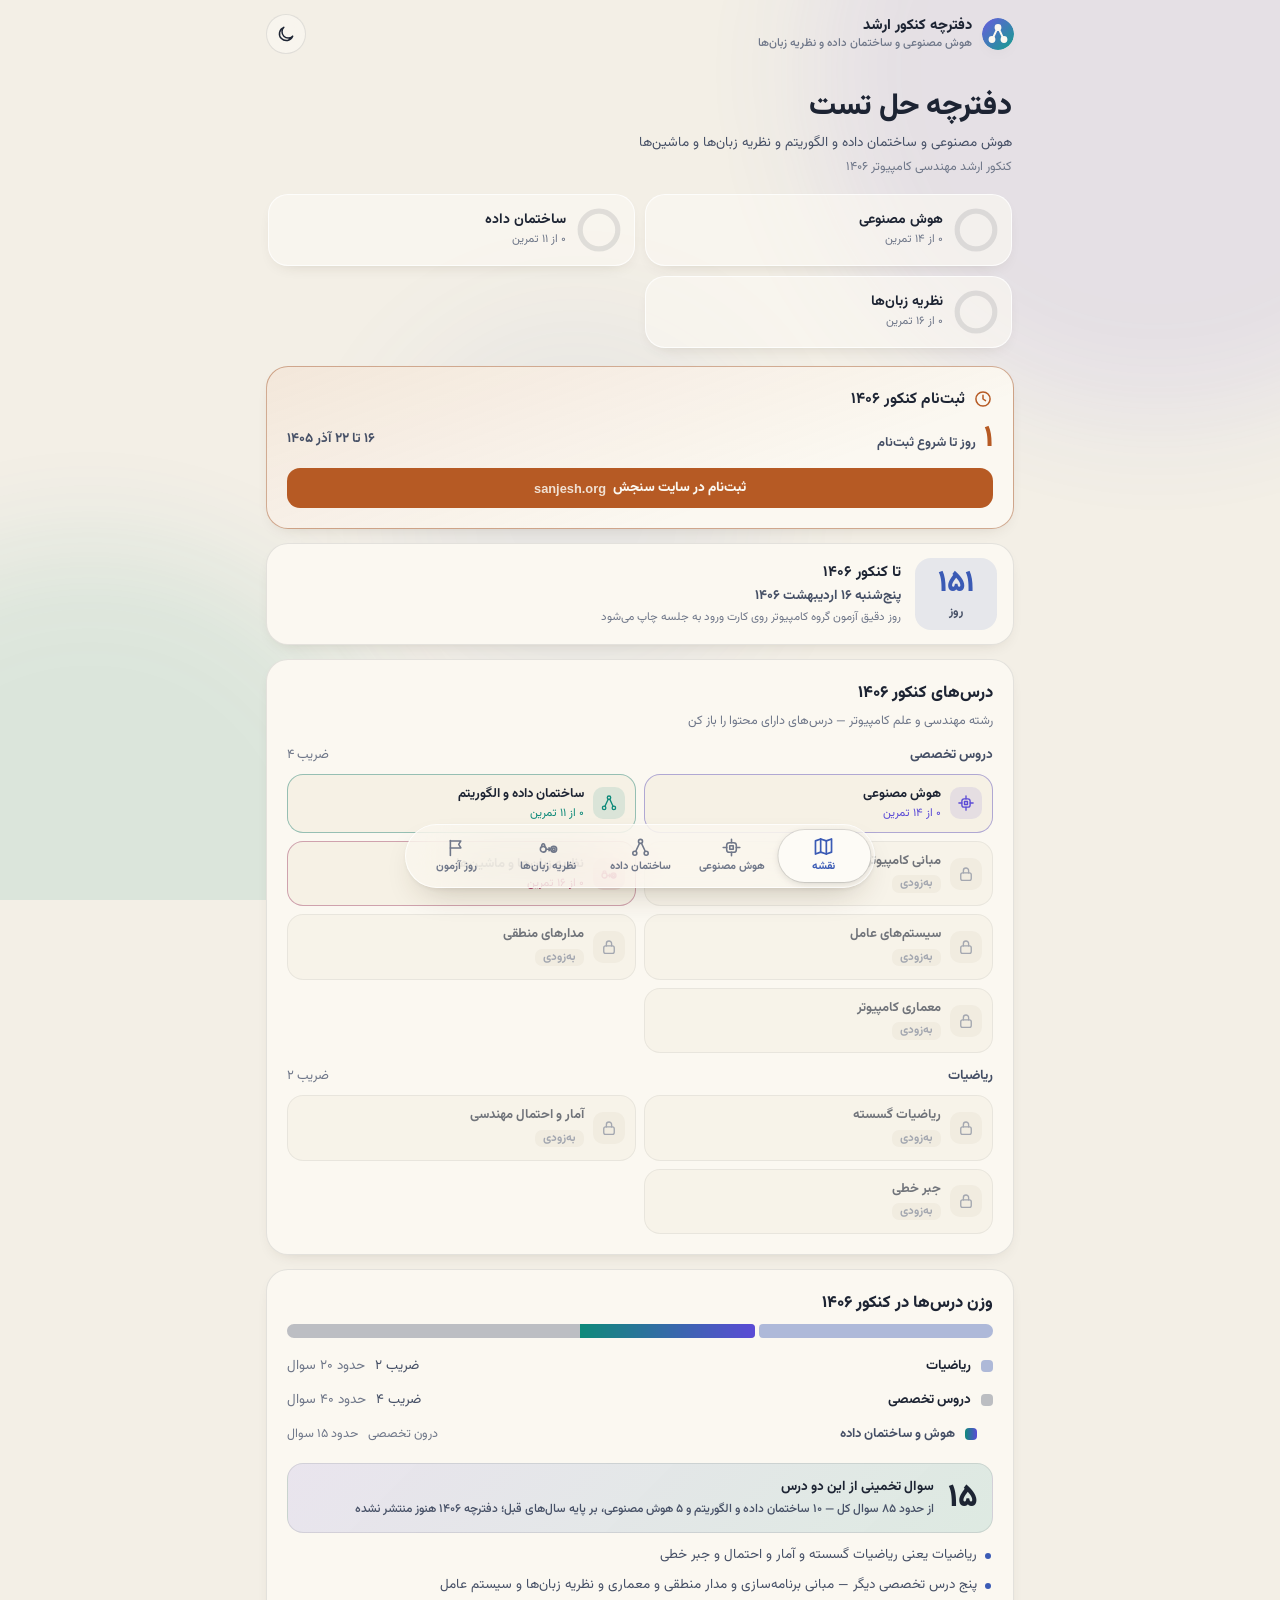
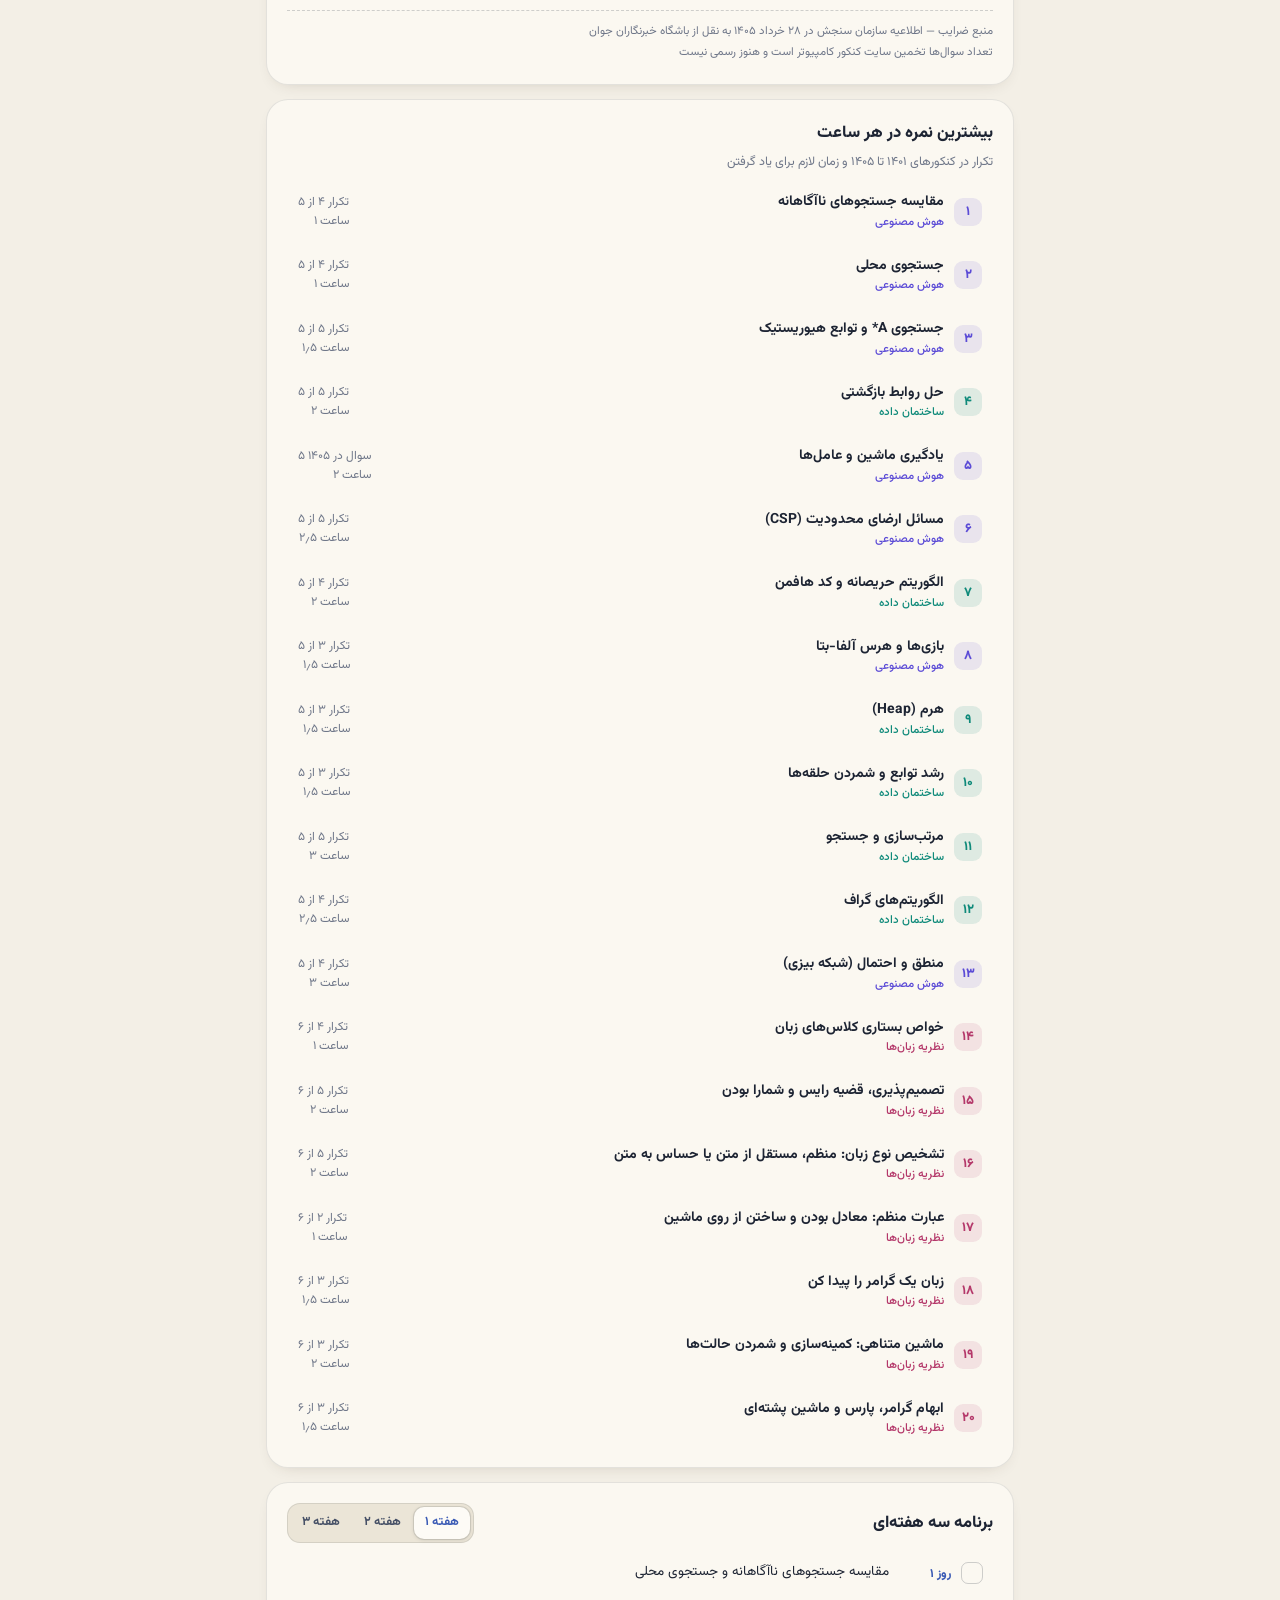
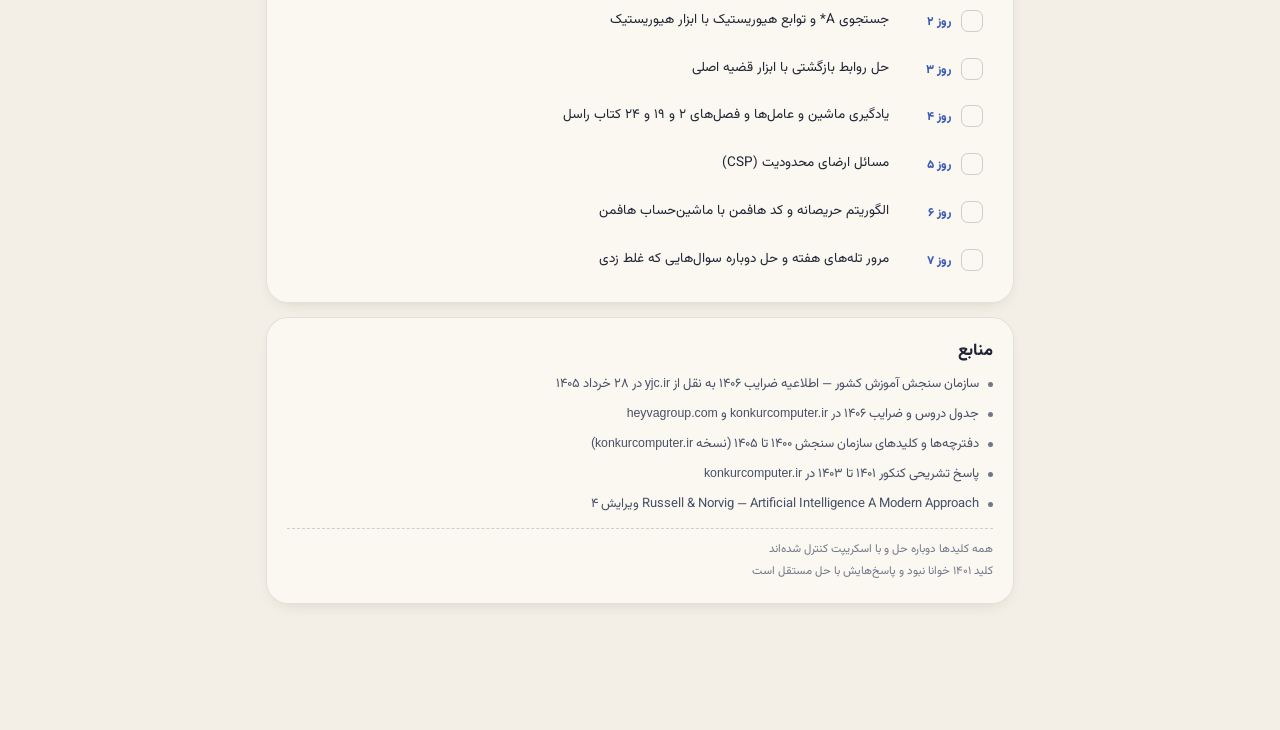
==== commit a3df6366: "Add theory of languages and automata course: 7 patterns, 28 past questions 1400-1405, refreshers wit" ====
--- a/docs/index.html
+++ b/docs/index.html
@@ -639,16 +639,25 @@
 .rf-ring{fill:none;stroke:var(--ink);stroke-width:1.4}
 .rf-cell{fill:var(--surface2);stroke:var(--line2);stroke-width:1.2}
 .rf-cell.on{fill:var(--acc-soft)}
+.m .ol{text-decoration:overline;text-decoration-thickness:1.2px}
+.rf-e.tc{stroke:var(--ink3);stroke-width:1.5}
+.rf tspan.sp{font-size:.72em}
+.rf .rf-tm{font-size:16px;font-weight:800;fill:var(--acc)}
+.rf-e.tc.on{stroke:var(--acc);stroke-width:2.4}
+.rf-bx{fill:var(--acc);fill-opacity:.05;stroke:var(--acc);stroke-opacity:.55;stroke-width:1.3}
+.rf-bx.o{fill:none;stroke:var(--ink3);stroke-dasharray:5 4}
 @media (max-width:380px){.cgrid,.sgrid{grid-template-columns:1fr}}
 
 /* generated from content/courses.json */
-:root{--c-ai:#5b4bd6;--c-ai-soft:rgba(91,75,214,.11);--c-ds:#0f8a7a;--c-ds-soft:rgba(15,138,122,.12)}
-@media (prefers-color-scheme:dark){:root:not([data-theme="light"]){--c-ai:#a395ff;--c-ai-soft:rgba(163,149,255,.15);--c-ds:#45cdb7;--c-ds-soft:rgba(69,205,183,.14)}}
-:root[data-theme="dark"]{--c-ai:#a395ff;--c-ai-soft:rgba(163,149,255,.15);--c-ds:#45cdb7;--c-ds-soft:rgba(69,205,183,.14)}
+:root{--c-ai:#5b4bd6;--c-ai-soft:rgba(91,75,214,.11);--c-ds:#0f8a7a;--c-ds-soft:rgba(15,138,122,.12);--c-toc:#b4386a;--c-toc-soft:rgba(180,56,106,.11)}
+@media (prefers-color-scheme:dark){:root:not([data-theme="light"]){--c-ai:#a395ff;--c-ai-soft:rgba(163,149,255,.15);--c-ds:#45cdb7;--c-ds-soft:rgba(69,205,183,.14);--c-toc:#f08ab4;--c-toc-soft:rgba(240,138,180,.15)}}
+:root[data-theme="dark"]{--c-ai:#a395ff;--c-ai-soft:rgba(163,149,255,.15);--c-ds:#45cdb7;--c-ds-soft:rgba(69,205,183,.14);--c-toc:#f08ab4;--c-toc-soft:rgba(240,138,180,.15)}
 #v-ai,.pat.ai,.sheet.ai,.rk.ai,.hrc.ai,.cc.ai{--acc:var(--c-ai);--acc-soft:var(--c-ai-soft)}
 .pill button[data-v="ai"].on{color:var(--c-ai)}
 #v-ds,.pat.ds,.sheet.ds,.rk.ds,.hrc.ds,.cc.ds{--acc:var(--c-ds);--acc-soft:var(--c-ds-soft)}
 .pill button[data-v="ds"].on{color:var(--c-ds)}
+#v-toc,.pat.toc,.sheet.toc,.rk.toc,.hrc.toc,.cc.toc{--acc:var(--c-toc);--acc-soft:var(--c-toc-soft)}
+.pill button[data-v="toc"].on{color:var(--c-toc)}
 
 </style>
 </head>
@@ -656,7 +665,7 @@
 <div class="bg" aria-hidden="true"><i></i><i></i><i></i></div>
 <header class="top">
   <svg class="logo" viewBox="0 0 32 32" aria-hidden="true"><defs><linearGradient id="lg" x1="0" y1="0" x2="1" y2="1"><stop offset="0" stop-color="#6a5ae0"/><stop offset="1" stop-color="#14a08d"/></linearGradient></defs><circle cx="16" cy="16" r="16" fill="url(#lg)"/><g fill="none" stroke="#fbf8f1" stroke-width="2" stroke-linecap="round"><circle cx="16" cy="9.5" r="2.4" fill="#fbf8f1"/><circle cx="10" cy="21.5" r="2.4" fill="#fbf8f1"/><circle cx="22" cy="21.5" r="2.4" fill="#fbf8f1"/><path d="M14.8 11.6 11.2 19.4M17.2 11.6l3.6 7.8"/></g></svg>
-  <div class="brand">دفترچه کنکور ارشد<small>هوش مصنوعی و ساختمان داده</small></div>
+  <div class="brand">دفترچه کنکور ارشد<small>هوش مصنوعی و ساختمان داده و نظریه زبان‌ها</small></div>
   <button type="button" id="themeBtn" class="icon-btn" aria-label="پوسته"></button>
 </header>
 <main id="app"></main>
@@ -665,7 +674,7 @@
 <script>
 (function(){
 'use strict';
-var KN_DATA={"site":{"brand":"دفترچه کنکور ارشد","home":{"title":"دفترچه حل تست","subtitle":"کنکور ارشد مهندسی کامپیوتر ۱۴۰۶","countdown":{"title":"تا کنکور ۱۴۰۶","days":"روز","today":"امروز روز کنکور است","past":"کنکور ۱۴۰۶ برگزار شد","regSoonTitle":"ثبت‌نام کنکور ۱۴۰۶","regSoonLeft":"روز تا شروع ثبت‌نام","regOpenTitle":"ثبت‌نام بازه، تا {end} وقت داری","regOpenLeft":"مانده تا پایان ثبت‌نام","regLink":"ثبت‌نام در سایت سنجش"},"courses":{"title":"درس‌های کنکور ۱۴۰۶","lead":"رشته مهندسی و علم کامپیوتر — درس‌های دارای محتوا را باز کن","soon":"به‌زودی"},"weights":{"title":"وزن درس‌ها در کنکور ۱۴۰۶","focus":{"name":"هوش و ساختمان داده","label":"درون تخصصی","questions":15},"big":"۱۵","bigText":"سوال تخمینی از این دو درس","bigSmall":"از حدود ۸۵ سوال کل — ۱۰ ساختمان داده و الگوریتم و ۵ هوش مصنوعی، بر پایه سال‌های قبل؛ دفترچه ۱۴۰۶ هنوز منتشر نشده","facts":["ریاضیات یعنی ریاضیات گسسته و آمار و احتمال و جبر خطی","پنج درس تخصصی دیگر — مبانی برنامه‌سازی و مدار منطقی و معماری و نظریه زبان‌ها و سیستم عامل"],"source":"منبع ضرایب — اطلاعیه سازمان سنجش در ۲۸ خرداد ۱۴۰۵ به نقل از باشگاه خبرنگاران جوان<br>تعداد سوال‌ها تخمین سایت کنکور کامپیوتر است و هنوز رسمی نیست"},"rank":{"title":"بیشترین نمره در هر ساعت","lead":"تکرار در کنکورهای ۱۴۰۱ تا ۱۴۰۵ و زمان لازم برای یاد گرفتن"},"plan":{"title":"برنامه سه هفته‌ای","weeks":3},"sources":{"title":"منابع","items":["سازمان سنجش آموزش کشور — اطلاعیه ضرایب ۱۴۰۶ به نقل از <bdi class=\"u\">yjc.ir<\/bdi> در ۲۸ خرداد ۱۴۰۵","جدول دروس و ضرایب ۱۴۰۶ در <bdi class=\"u\">konkurcomputer.ir<\/bdi> و <bdi class=\"u\">heyvagroup.com<\/bdi>","دفترچه‌ها و کلیدهای سازمان سنجش ۱۴۰۱ تا ۱۴۰۵","پاسخ تشریحی کنکور ۱۴۰۱ تا ۱۴۰۳ در <bdi class=\"u\">konkurcomputer.ir<\/bdi>","<bdi dir=\"ltr\">Russell &amp; Norvig — Artificial Intelligence A Modern Approach<\/bdi> ویرایش ۴"],"note":"همه کلیدها دوباره حل و با اسکریپت کنترل شده‌اند<br>کلید ۱۴۰۱ خوانا نبود و پاسخ‌هایش با حل مستقل است"}},"exam":{"title":"روز آزمون","subtitle":"زمان و نمره منفی و ترتیب حل","structure":{"title":"ساختار کنکور ۱۴۰۶","removedLabel":"حذف‌شده از ۱۴۰۶"},"pace":{"title":"زمان هر سوال","cards":[{"min":2,"sec":10,"text":"کنکور ۱۴۰۵<br>۱۱۵ سوال در ۲۵۰ دقیقه"},{"min":2,"sec":14,"text":"تخمین ۱۴۰۶<br>۸۵ سوال در ۱۹۰ دقیقه"}],"facts":["سوال الگودار را زیر یک دقیقه بزن تا برای سوال‌های محاسبه‌ای وقت بماند","بیست سوال هوش و ساختمان داده یعنی حدود ۴۵ دقیقه"]},"negative":{"title":"نمره منفی","formula":"$\\frac{3C-W}{3N}$","desc":"$C$ درست و $W$ غلط و $N$ کل سوال‌ها<br>هر سه غلط یک درست را پاک می‌کند و نزده صفر است","tool":"ev"},"passes":{"title":"سه دور حل","items":[["دور اول","الگو را فوری شناختی حل کن و اگر نه علامت بزن و برو"],["دور دوم","سوال‌های محاسبه‌ای علامت‌دار مثل هافمن و رابطه بازگشتی و آلفا-بتا"],["دور سوم","فقط سوال‌هایی که دست‌کم دو گزینه‌شان را با اطمینان حذف کرده‌ای"]],"facts":["در بخش تخصصی اول هوش مصنوعی را بزن چون سوال‌هایش مفهومی و کوتاه‌اند","جواب هر سوال را همان لحظه در پاسخ‌نامه بزن نه آخر جلسه"]},"traps":{"title":"تله‌های همیشگی","items":["سوال «کدام نادرست است» یا «کدام نیست» — زیر کلمه منفی خط بکش","«کامل‌ترین پاسخ» یعنی گزینه‌ای که همه حالت‌ها را دارد","«همیشه» و «حتماً» و «فقط» در گزینه معمولاً نشانه گزینه غلط است","گزینه‌های فرمولی را با $n=2$ یا $n=3$ امتحان کن","وقتی چند کران درست است کران دقیق را بزن","جواب هوش مصنوعی را طبق کتاب راسل ویرایش ۴ بده"]},"dates":{"title":"تاریخ‌ها","registration":"ثبت‌نام","exam":"آزمون","note":"هر دو تاریخ از سایت کنکور کامپیوتر است و باید در <bdi class=\"u\">sanjesh.org<\/bdi> کنترل شود"}}},"exam":{"year":1406,"field":"مهندسی و علم کامپیوتر","code":1277,"date":"2027-05-06","days":"پنج‌شنبه و جمعه ۱۶ و ۱۷ اردیبهشت","dayNote":"روز دقیق آزمون گروه کامپیوتر روی کارت ورود به جلسه چاپ می‌شود","registration":{"start":"2026-12-07","end":"2026-12-13","url":"https://www.sanjesh.org","urlLabel":"sanjesh.org"},"questions":85,"minutes":190,"estimate":"تعداد سوال و زمان تخمینی است و دفترچه رسمی هنگام ثبت‌نام منتشر می‌شود","sameForAllTracks":"ضرایب برای همه گرایش‌ها یکسان است","removed":["ریاضی ۱ و ۲","سیگنال‌ها و سیستم‌ها","الکترونیک دیجیتال","شبکه‌های کامپیوتری","پایگاه داده"],"source":"<bdi class=\"u\">konkurcomputer.ir<\/bdi> و منابع دیگر به نقل از اطلاعیه سازمان سنجش"},"groups":[{"id":"specialized","name":"دروس تخصصی","coef":4,"approxQuestions":40},{"id":"math","name":"ریاضیات","coef":2,"approxQuestions":20}],"courses":[{"id":"ai","name":"هوش مصنوعی","short":"هوش مصنوعی","en":"Artificial Intelligence","group":"specialized","order":1,"hasContent":true,"icon":"ai","color":{"light":"#5b4bd6","lightSoft":"rgba(91,75,214,.11)","dark":"#a395ff","darkSoft":"rgba(163,149,255,.15)"}},{"id":"ds","name":"ساختمان داده و الگوریتم","official":"داده‌ساختارها و الگوریتم‌ها","short":"ساختمان داده","en":"Data Structures & Algorithms","group":"specialized","order":2,"hasContent":true,"icon":"ds","color":{"light":"#0f8a7a","lightSoft":"rgba(15,138,122,.12)","dark":"#45cdb7","darkSoft":"rgba(69,205,183,.14)"}},{"id":"basics","name":"مبانی کامپیوتر و برنامه‌سازی","group":"specialized","order":3,"hasContent":false},{"id":"toc","name":"نظریه زبان‌ها و ماشین‌ها","group":"specialized","order":4,"hasContent":false},{"id":"os","name":"سیستم‌های عامل","group":"specialized","order":5,"hasContent":false},{"id":"logic","name":"مدارهای منطقی","group":"specialized","order":6,"hasContent":false},{"id":"arch","name":"معماری کامپیوتر","group":"specialized","order":7,"hasContent":false},{"id":"discrete","name":"ریاضیات گسسته","group":"math","order":8,"hasContent":false},{"id":"prob","name":"آمار و احتمال مهندسی","group":"math","order":9,"hasContent":false},{"id":"linalg","name":"جبر خطی","group":"math","order":10,"hasContent":false}],"patterns":[{"id":"A1","c":"ai","t":"مقایسه جستجوهای ناآگاهانه","en":"Uninformed search","f":"در ۴ کنکور از ۵ کنکور ۱۴۰۱ تا ۱۴۰۵ آمده","cue":["اسم BFS یا DFS یا UCS یا IDS یا جستجوی دوطرفه در صورت سوال یا گزینه‌ها هست","کلمه‌های «کامل» (complete) و «بهینه» (optimal) و «مرتبه زمان یا حافظه» دیده می‌شود","یک داستان مثل «دو ربات دنبال هم می‌گردند» یعنی جستجوی دوطرفه"],"how":["جدول پایین را حفظ کن و هر گزینه را فقط با یک سطر آن چک کن","ترفند $C^*/\\epsilon$ — در UCS این نسبت جای عمق $d$ می‌نشیند (عمق مؤثر)","IDS یعنی زمان و بهینگی BFS به‌علاوه حافظه خطی DFS — تکرار سطح‌ها فقط ضریب ثابت اضافه می‌کند","جستجوی دوطرفه فقط وقتی کامل و بهینه است که هر دو طرف BFS باشند (هزینه گام‌ها برابر)"],"trap":["«IDS به خاطر تکرارها مرتبه زمانی بیشتری از BFS دارد» غلط است — هر دو $O(b^d)$","«UCS حالت خاصی از BFS است» برعکس است — BFS حالت خاص UCS با هزینه‌های برابر است","DFS هیچ‌وقت بهینه نیست و حافظه IDS خطی است نه نمایی"],"ex":"ai-1404-68","pr":["ai-1403-75","ai-1403-72"],"tbl":"searchTable","rank":{"order":1,"repeat":"۴ از ۵","hours":1},"rv":[{"type":"text","html":"<h4>نمادها<\/h4><ul><li>$b$ ضریب انشعاب (هر گره حداکثر چند فرزند دارد)<\/li><li>$d$ عمق کم‌عمق‌ترین هدف و $m$ بیشترین عمق درخت (ممکن است $\\infty$ باشد)؛ ریشه در عمق صفر است<\/li><li>$C^*$ هزینه جواب بهینه و $\\epsilon$ کمترین هزینه یک گام<\/li><li>کامل (complete) یعنی اگر جوابی باشد حتماً پیدا می‌شود؛ بهینه (optimal) یعنی ارزان‌ترین جواب پیدا می‌شود<\/li><\/ul>"},{"type":"text","html":"<h4>فرق همه در صف مرز (frontier) است<\/h4><ul><li><b>BFS<\/b>: صف FIFO؛ کم‌عمق‌ترین گره اول بسط داده می‌شود (لایه به لایه)<\/li><li><b>UCS<\/b>: صف اولویت‌دار بر حسب $g(n)$ یعنی هزینه مسیر تا گره؛ ارزان‌ترین اول<\/li><li><b>DFS<\/b>: پشته LIFO؛ عمیق‌ترین گره اول (تا ته یک شاخه، بعد برگشت)<\/li><li><b>DLS<\/b>: همان DFS با حد عمق $l$؛ گره‌های عمق $l$ دیگر بسط داده نمی‌شوند<\/li><li><b>IDS<\/b>: همان DLS با حد ۰ و ۱ و ۲ و ... تا هدف پیدا شود<\/li><li><b>دوطرفه<\/b> (bidirectional): یک جستجو از شروع و یکی از هدف، تا دو مرز به هم برسند<\/li><\/ul>"},{"type":"svg","name":"figRvBfsDfs","caption":"ترتیب بسط: عدد بنفش BFS (لایه به لایه) و عدد نارنجی DFS (اول تا ته شاخه چپ). روش IDS هر دور یک DFS با حد عمق است، پس مثل BFS هدف کم‌عمق را زودتر از هدف عمیق پیدا می‌کند"},{"type":"text","html":"<h4>فرمول‌ها از کجا می‌آیند<\/h4><ul><li>تعداد گره‌ها تا عمق $d$: $1+b+b^2+\\cdots+b^d=O(b^d)$. پس BFS که کل لایه آخر را در صف نگه می‌دارد زمان و حافظه‌اش هر دو $O(b^d)$ است<\/li><li>DFS فقط مسیر فعلی و برادرهای بسط‌نشده گره‌های آن را نگه می‌دارد: حافظه $O(bm)$. ولی ممکن است کل درخت را بگردد: زمان $O(b^m)$<\/li><li>UCS: اگر هر گام حداقل $\\epsilon$ هزینه داشته باشد، جواب بهینه حداکثر $\\lfloor C^*/\\epsilon \\rfloor$ گام دارد؛ پس این نسبت جای $d$ می‌نشیند: $O(b^{1+\\lfloor C^*/\\epsilon \\rfloor})$<\/li><li>با هزینه‌های برابر این همان $O(b^{d+1})$ است؛ یک لایه بیشتر از BFS چون UCS هدف را موقع <b>بسط<\/b> تست می‌کند نه موقع تولید<\/li><li>دوطرفه: دو جستجوی $b^{d/2}$ خیلی کمتر از یک جستجوی $b^d$ است: $2b^{d/2} \\ll b^d$<\/li><\/ul>"},{"type":"img","src":"img/ai/A1-ripples-vs-rope.webp","alt":"موج‌های دایره‌ای روی آب در برابر غارنوردی که با یک طناب در چاهی عمیق پایین می‌رود","caption":"BFS مثل موج روی آب لایه به لایه در همه جهت پخش می‌شود و حافظه زیادی می‌خواهد؛ DFS مثل غارنورد با یک طناب تا ته یک راه می‌رود و حافظه کمی می‌خواهد"},{"type":"text","html":"<h4>شمردن گره‌های IDS<\/h4><p>گره‌های عمق $d$ یک بار تولید می‌شوند، عمق $d-1$ دو بار، ... و عمق ۱ در $d$ دور:<\/p><p>$N(IDS)=d\\,b+(d-1)b^2+\\cdots+2b^{d-1}+b^d$<\/p><ul><li>در مثال کتاب با $b=10$ و $d=5$ تعداد گره‌های IDS حدود ۱۲۳٬۴۵۰ گره و BFS حدود ۱۱۱٬۱۱۰ گره؛ فقط حدود ۱۱٪ بیشتر. پس مرتبه هر دو $O(b^d)$ است<\/li><li>قرارداد: کتاب راسل ریشه را نمی‌شمارد. اگر سوال ریشه را هم بشمارد، ریشه در هر دور یعنی $d+1$ بار تولید می‌شود<\/li><\/ul>"},{"type":"text","html":"<h4>شرط‌ها را این‌طور به خاطر بسپار<\/h4><ul><li>کامل بودن BFS و IDS و UCS فقط با $b$ متناهی است؛ UCS علاوه بر آن هزینه هر گام $\\ge \\epsilon > 0$ می‌خواهد، وگرنه در حلقه گام‌های صفرهزینه گیر می‌کند<\/li><li>بهینه بودن BFS و IDS و دوطرفه فقط وقتی همه گام‌ها هزینه برابر دارند. BFS حالت خاص UCS با هزینه‌های برابر است، نه برعکس<\/li><li>DFS نه کامل است نه بهینه (در فضای نامتناهی یا با حلقه گیر می‌کند)؛ فقط در فضای متناهی با جستجوی گرافی کامل می‌شود<\/li><li>جستجوی دوطرفه فقط وقتی کامل و بهینه است که هر دو طرف BFS باشند و هزینه گام‌ها برابر؛ باید بشود از هدف رو به عقب رفت (والد هر حالت قابل محاسبه باشد)<\/li><\/ul>"},{"type":"text","html":"<h4>درختی یا گرافی<\/h4><p>جستجوی درختی (tree search) حالت تکراری را دوباره بسط می‌دهد. جستجوی گرافی (graph search) مجموعه بسط‌داده‌ها (explored) را نگه می‌دارد و تکراری‌ها را دور می‌اندازد. حلقه، DFS درختی را بی‌پایان می‌کند ولی DFS گرافی در فضای متناهی را نه<\/p>"}]},{"id":"A2","c":"ai","t":"جستجوی A* و توابع هیوریستیک","en":"A* · admissible · consistent","f":"در هر ۵ کنکور ۱۴۰۱ تا ۱۴۰۵ آمده و بعضی سال‌ها دو سوال","cue":["کلمه‌های «قابل قبول» (admissible) و «سازگار» (consistent) یا «A* درختی و گرافی»","جدولی از مقدارهای h کنار یک گراف کوچک","مقایسه دو هیوریستیک یا تعداد گره‌های بسط‌داده‌شده"],"how":["قابل قبول یعنی برای هر گره $h(n) \\le h^*(n)$ — اول $h^*$ را با کوتاه‌ترین مسیر واقعی تا هدف حساب کن","سازگار یعنی برای هر یال $n \\to n'$ داریم $h(n) \\le c(n,n') + h(n')$ — اگر یال پیکان ندارد در هر دو جهت چک کن","سازگار ⇐ قابل قبول (با $h(goal)=0$) ولی برعکس نه","A* درختی با h قابل قبول بهینه است ولی A* گرافی (بدون بازگشایی گره) h سازگار لازم دارد","با h سازگار مقدار $f$ در طول <b>هر<\/b> مسیری غیرنزولی است","غلبه — اگر $h_1 \\le h_2 \\le h^*$ آن‌گاه A* با $h_2$ گره بیشتری بسط نمی‌دهد و $\\max(h_1,h_2)$ هم قابل قبول و از هر دو بهتر است","صف fringe در A* صف اولویت‌دار بر حسب $f$ است و RBFS حافظه خیلی کمی مصرف می‌کند ولی SMA* از همه حافظه موجود استفاده می‌کند"],"trap":["یال بدون پیکان یعنی دوطرفه — سازگاری را در جهت برگشت هم چک کن (کلید ۱۴۰۴ دقیقاً همین بود)","«A* گرافی با h قابل قبول بهینه است» در کتاب راسل غلط حساب می‌شود","«f فقط در مسیر بهینه غیرنزولی است» غلط — در هر مسیر","کمتر بودن تعداد گره‌های بسط‌داده‌شده نتیجه نمی‌دهد که یک هیوریستیک همه‌جا بزرگ‌تر است"],"ex":"ai-1404-74","pr":["ai-1404-71","ai-1403-71"],"w":"heur","rank":{"order":3,"repeat":"۵ از ۵","hours":1.5},"rv":[{"type":"text","html":"<h4>تابع ارزیابی<\/h4><ul><li>تابع $g(n)$ هزینه واقعی از شروع تا $n$ است<\/li><li>تابع $h(n)$ تخمین هزینه از $n$ تا هدف است و $h^*(n)$ هزینه واقعی بهینه از $n$ تا هدف<\/li><li>A*: صف اولویت‌دار بر حسب $f(n)=g(n)+h(n)$، یعنی تخمین هزینه کل بهترین جوابی که از $n$ می‌گذرد<\/li><li>جستجوی حریصانه (greedy best-first) فقط $f=h$ را نگاه می‌کند: سریع ولی نه بهینه و در جستجوی درختی نه کامل<\/li><li>UCS همان A* با $h=0$ است<\/li><\/ul>"},{"type":"text","html":"<h4>قابل قبول و سازگار<\/h4><ul><li><b>قابل قبول (admissible)<\/b>: برای هر گره $h(n) \\le h^*(n)$؛ هیچ‌وقت زیادی تخمین نمی‌زند (خوش‌بین است). نتیجه: $h(goal)=0$<\/li><li>مثال: فاصله خط مستقیم روی نقشه هیچ‌وقت از طول جاده بیشتر نیست، پس قابل قبول است<\/li><li><b>سازگار (consistent)<\/b>: برای هر یال $n \\to n′$ داریم $h(n) \\le c(n,n′)+h(n′)$؛ همان نامساوی مثلث<\/li><li>هر هیوریستیک سازگار (با $h(goal)=0$) قابل قبول هم هست ولی برعکس نه<\/li><li>یال بی‌جهت یعنی دو یال؛ نامساوی را در هر دو جهت چک کن<\/li><\/ul>"},{"type":"img","src":"img/ai/A2-straight-line-heuristic.webp","alt":"پرنده‌ای که مستقیم بین دو شهر پرواز می‌کند و جاده‌ای پرپیچ‌وخم که همان دو شهر را به هم وصل می‌کند","caption":"فاصله خط مستقیم (مسیر پرنده) هیچ‌وقت از طول واقعی جاده بیشتر نیست؛ برای همین یک هیوریستیک قابل قبول است"},{"type":"svg","name":"figRvConsist","caption":"تخمین از $n$ نباید از «هزینه یک گام تا $n′$ به‌علاوه تخمین از $n′$» بیشتر باشد"},{"type":"text","html":"<h4>مثال: قابل قبول ولی ناسازگار<\/h4><p>مسیر $S \\to A \\to G$ با هزینه ۱ برای هر یال. فرض کن $h(S)=2$ و $h(A)=0$ و $h(G)=0$<\/p><ul><li>$h^*(S)=2$ و $h^*(A)=1$؛ هر دو $h \\le h^*$ ← قابل قبول<\/li><li>یال $S \\to A$: آیا $2 \\le 1+0$؟ نه ← سازگار نیست<\/li><li>اثرش روی f: مقدار $f(S)=0+2=2$ ولی $f(A)=1+0=1$؛ یعنی $f$ در طول مسیر کم شد. با h سازگار این هرگز رخ نمی‌دهد<\/li><\/ul>"},{"type":"text","html":"<h4>قضیه‌های بهینگی (طبق کتاب راسل)<\/h4><div class=\"tw\"><table class=\"dt\"><thead><tr><th>شرط h<\/th><th>A* درختی<\/th><th>A* گرافی<\/th><\/tr><\/thead><tbody><tr><th>قابل قبول<\/th><td>بهینه<\/td><td>تضمین ندارد<\/td><\/tr><tr><th>سازگار<\/th><td>بهینه<\/td><td>بهینه<\/td><\/tr><\/tbody><\/table><\/div><ul><li>A* گرافی یعنی گرهی که یک بار بسط داده شد دوباره باز نمی‌شود؛ با h فقط قابل قبول ممکن است اول از مسیر بدتری به آن گره برسد<\/li><li>با h سازگار مقدار $f$ در طول <b>هر<\/b> مسیر غیرنزولی است و A* گره‌ها را به ترتیب صعودی $f$ بسط می‌دهد؛ اولین بار که گرهی برای بسط انتخاب می‌شود مسیر بهینه‌اش پیدا شده<\/li><li>A* همه گره‌های $f<C^*$ را بسط می‌دهد، بعضی از گره‌های $f=C^*$ را و هیچ گره $f>C^*$ را<\/li><li>اثبات بهینگی A* درختی فقط لازم دارد که در هر گره $h \\le h^*$ باشد؛ پس حتی اگر در هر گره یک h قابل قبول متفاوت استفاده شود A* درختی بهینه می‌ماند<\/li><\/ul>"},{"type":"svg","name":"figRvContours","caption":"خط‌های هم‌هزینه: UCS در همه جهت‌ها یکسان پخش می‌شود ولی A* به سمت هدف کشیده می‌شود. هر چه h به $h^*$ نزدیک‌تر، بیضی باریک‌تر و گره‌های بسط‌داده‌شده کمتر"},{"type":"text","html":"<h4>مقایسه و ساخت هیوریستیک<\/h4><ul><li><b>غلبه (dominance)<\/b>: اگر هر دو قابل قبول باشند و برای همه گره‌ها $h_2(n) \\ge h_1(n)$، آن‌گاه A* با $h_2$ گره بیشتری بسط نمی‌دهد (جز در تساوی‌ها)<\/li><li>$\\max(h_1,\\ldots,h_k)$ از چند هیوریستیک قابل قبول هم قابل قبول است و بر همه غلبه دارد؛ ولی جمع آن‌ها معمولاً قابل قبول نیست<\/li><li>h قابل قبول از هزینه بهینه یک <b>مسئله آسان‌شده<\/b> (relaxed) می‌آید. پازل ۸: $h_1$ تعداد کاشی‌های نابه‌جا و $h_2$ جمع فاصله منهتن؛ هر دو قابل قبول و سازگار و $h_2 \\ge h_1$<\/li><li>ضریب انشعاب مؤثر $b^*$: اگر A* با $N$ گره در عمق $d$ تمام شود، $N+1=1+b^*+(b^*)^2+\\cdots+(b^*)^d$؛ هیوریستیک بهتر یعنی $b^*$ نزدیک‌تر به ۱<\/li><li>بزرگ‌تر بودن به‌تنهایی کافی نیست: h غیرقابل قبول ممکن است گره‌های بیشتری بسط دهد یا جواب غیربهینه بدهد<\/li><li>A* وزن‌دار: $f=g+W\\cdot h$ با $W>1$ سریع‌تر است ولی هزینه جوابش ممکن است تا $W$ برابر بهینه باشد<\/li><\/ul>"},{"type":"text","html":"<h4>نسخه‌های کم‌حافظه<\/h4><ul><li>مشکل اصلی A* حافظه است: همه گره‌های تولیدشده را نگه می‌دارد (نمایی)<\/li><li><b>IDA*<\/b>: مثل IDS ولی حد قطع روی $f$ است نه عمق<\/li><li><b>RBFS<\/b>: حافظه خطی $O(bd)$، ولی گره‌ها را بارها دوباره تولید می‌کند<\/li><li><b>SMA*<\/b>: از <b>همه<\/b> حافظه موجود استفاده می‌کند و وقتی پر شد بدترین برگ (بیشترین $f$) را دور می‌اندازد<\/li><li>با h قابل قبول IDA* و RBFS بهینه‌اند و SMA* هم اگر جواب بهینه در حافظه جا شود<\/li><\/ul>"}]},{"id":"A3","c":"ai","t":"بازی‌ها و هرس آلفا-بتا","en":"Minimax · α-β pruning","f":"در ۳ کنکور از ۵ کنکور اخیر و ۱۴۰۲ با دو سوال","cue":["درختی با مثلث رو به بالا (MAX) و رو به پایین (MIN) و عدد روی برگ‌ها","پرسش‌های «کدام گره‌ها هرس می‌شوند» یا «مقدار ریشه» یا «بازه یک برگ که هرس عوض نشود»"],"how":["از چپ به راست عمقی برو و برای هر گره دو عدد حمل کن — α بهترین تضمین MAX و β بهترین تضمین MIN","در گره MAX بعد از هر فرزند $v=\\max(v,\\cdot)$ و $\\alpha=\\max(\\alpha,v)$ و اگر $v \\ge \\beta$ بقیه فرزندان هرس","در گره MIN بعد از هر فرزند $v=\\min(v,\\cdot)$ و $\\beta=\\min(\\beta,v)$ و اگر $v \\le \\alpha$ بقیه فرزندان هرس","مقدار ریشه با و بی هرس یکی است ولی مقدار گره‌های میانیِ قطع‌شده فقط یک کران است","با بهترین ترتیب فرزندان زمان $O(b^{m/2})$ است","برای «بازه مجاز یک برگ» شرط هر هرس را بنویس و برحسب همان برگ حل کن"],"trap":["اولین فرزند هر گره هیچ‌وقت هرس نمی‌شود","α فقط زیاد و β فقط کم می‌شود","وقتی گزینه «هیچ گره‌ای هرس نمی‌شود» هست کامل شبیه‌سازی کن — در ۱۴۰۳ جواب همین بود"],"ex":"ai-1403-68","pr":["ai-1404-69","ai-1402-72"],"w":"ab","rank":{"order":8,"repeat":"۳ از ۵","hours":1.5},"rv":[{"type":"text","html":"<h4>بازی دونفره و minimax<\/h4><ul><li>دو بازیکن MAX و MIN به نوبت بازی می‌کنند؛ بازی قطعی، با اطلاعات کامل و جمع‌صفر<\/li><li>برگ‌ها امتیاز (utility) از دید MAX دارند. مقدار minimax گره MAX بیشینه فرزندان و گره MIN کمینه فرزندان است<\/li><li>الگوریتم minimax یک DFS کامل روی درخت بازی است: زمان $O(b^m)$ و حافظه $O(bm)$<\/li><li>در شکل‌ها مثلث رو به بالا MAX و مثلث رو به پایین MIN است<\/li><\/ul>"},{"type":"text","html":"<h4>آلفا و بتا<\/h4><ul><li>$\\alpha$ بهترین (بزرگ‌ترین) مقداری است که MAX تا اینجا روی مسیر تضمین کرده؛ از $-\\infty$ شروع می‌شود و فقط بالا می‌رود<\/li><li>$\\beta$ بهترین (کوچک‌ترین) مقداری است که MIN تضمین کرده؛ از $+\\infty$ شروع می‌شود و فقط پایین می‌آید<\/li><li>$\\alpha$ و $\\beta$ از پدر به فرزند پایین می‌روند و مقدار $v$ از فرزند به پدر بالا می‌آید<\/li><li>هرس در گره MIN: تا $v \\le \\alpha$ شد بقیه فرزندان را نگاه نکن؛ MAX بالاتر هرگز این شاخه را انتخاب نمی‌کند<\/li><li>هرس در گره MAX: تا $v \\ge \\beta$ شد بقیه فرزندان را نگاه نکن<\/li><li>بعضی جزوه‌ها شرط را اکید ($<$ و $>$) می‌نویسند؛ فرقش فقط در حالت تساوی است<\/li><\/ul>"},{"type":"svg","name":"figRvAB","caption":"مثال کتاب راسل: گره B مقدار ۳ می‌گیرد، پس در ریشه $\\alpha=3$. در C اولین برگ ۲ است و $2 \\le \\alpha$، پس برگ‌های ۴ و ۶ هرس می‌شوند و از C فقط می‌دانیم «حداکثر ۲». در D هر سه برگ دیده می‌شوند (۱۴ و ۵ و ۲). مقدار ریشه ۳"},{"type":"text","html":"<h4>نکته‌هایی که سوال می‌سازند<\/h4><ul><li>مقدار ریشه با هرس و بی هرس یکی است؛ ولی مقدار گرهی که وسطش هرس شده فقط یک کران است (مثل «C حداکثر ۲»)<\/li><li>اولین فرزند هر گره همیشه بررسی می‌شود<\/li><li>ترتیب فرزندان مهم است: با بهترین ترتیب زمان $O(b^{m/2})$ یعنی ضریب انشعاب مؤثر $\\sqrt b$ و دو برابر عمق در همان زمان؛ با ترتیب تصادفی حدود $O(b^{3m/4})$؛ با بدترین ترتیب هیچ هرسی نیست و $O(b^m)$<\/li><li>بازه مجاز یک برگ: شرط هر هرس ($v \\le \\alpha$ یا $v \\ge \\beta$) را برحسب آن برگ بنویس و اشتراک بگیر. دقت کن تغییر برگ ممکن است هرسی <b>زودتر<\/b> بسازد<\/li><\/ul>"},{"type":"text","html":"<h4>فراتر از minimax<\/h4><ul><li>در عمل درخت را تا یک عمق می‌برند و آنجا به‌جای امتیاز واقعی تابع ارزیابی (evaluation) می‌گذارند<\/li><li>بازی شانسی (مثل تخته‌نرد): گره شانس (chance) امید ریاضی فرزندانش را می‌گیرد: $\\sum_r P(r)\\,v(r)$ (expectiminimax). اینجا اندازه مقدارها مهم است نه فقط ترتیبشان<\/li><\/ul>"}]},{"id":"A4","c":"ai","t":"مسائل ارضای محدودیت (CSP)","en":"CSP · MRV · AC-3","f":"در هر ۵ کنکور ۱۴۰۱ تا ۱۴۰۵ آمده","cue":["متغیر و دامنه و محدودیت یا رنگ‌آمیزی نقشه","کلمه‌های MRV و Degree و LCV و Forward Checking و AC-3 و Arc Consistency"],"how":["انتخاب متغیر بعدی — اول MRV (کمترین مقدار باقی‌مانده) و در تساوی Degree (بیشترین قید با متغیرهای آزاد)","LCV برای انتخاب <b>مقدار<\/b> است نه متغیر","سازگاری کمان $X \\to Y$ یعنی هر مقدار X حداقل یک همراه سازگار در Y دارد — اول قیدهای یگانی بعد کمان‌ها را تا وقتی تغییری هست تکرار کن","AC-3 از مرتبه $O(cd^3)$ است و هر کمان حداکثر d بار دوباره وارد صف می‌شود","CSP درختی در $O(nd^2)$ حل می‌شود — سازگاری کمان از برگ‌ها رو به ریشه (معکوس) و بعد مقداردهی رو به جلو"],"trap":["خالی شدن یک دامنه وسط عقب‌گرد یعنی این شاخه شکست خورده نه اینکه کل مسئله جواب ندارد","غیرخالی بودن همه دامنه‌ها بعد از AC-3 وجود جواب را تضمین نمی‌کند","MRV را با دامنه فعلی (بعد از قیدها) حساب کن نه دامنه اولیه"],"ex":"ai-1404-75","pr":["ai-1401-80","ai-1405-74"],"rank":{"order":6,"repeat":"۵ از ۵","hours":2.5},"rv":[{"type":"text","html":"<h4>تعریف<\/h4><ul><li>هر CSP سه جزء دارد: متغیرها، دامنه هر متغیر و قیدها (محدودیت‌ها)<\/li><li>مقداردهی کامل یعنی همه متغیرها مقدار دارند؛ سازگار یعنی هیچ قیدی نقض نشده؛ جواب یعنی کامل و سازگار<\/li><li>قید یگانی یک متغیر دارد (مثل $Z \\ne 3$)، دوتایی دو متغیر (مثل $X \\ne Y$) و سراسری چند متغیر (مثل Alldiff)<\/li><li>گراف قیدها: هر متغیر یک رأس و هر قید دوتایی یک یال<\/li><\/ul>"},{"type":"svg","name":"figRvAus","caption":"گراف قیدهای رنگ‌آمیزی نقشه استرالیا. SA با درجه ۵ بیشترین قید را دارد، پس Degree آن را اول انتخاب می‌کند. رنگ‌ها یک جواب سه‌رنگ است و T به هیچ متغیری وصل نیست"},{"type":"text","html":"<h4>جستجوی عقب‌گرد (backtracking)<\/h4><p>یک DFS که در هر سطح به یک متغیر مقدار می‌دهد و تا قیدی نقض شد برمی‌گردد. بدترین حالت $O(d^n)$. در هر گام دو سوال:<\/p><div class=\"tw\"><table class=\"dt\"><thead><tr><th>سوال<\/th><th>روش<\/th><th class=\"w\">قاعده<\/th><\/tr><\/thead><tbody><tr><th>کدام متغیر؟<\/th><td>MRV<\/td><td class=\"w\">کمترین مقدار مجاز باقی‌مانده (با دامنه فعلی)<\/td><\/tr><tr><th>تساوی در MRV؟<\/th><td>Degree<\/td><td class=\"w\">بیشترین قید با متغیرهای مقدارنگرفته<\/td><\/tr><tr><th>کدام مقدار؟<\/th><td>LCV<\/td><td class=\"w\">مقداری که کمترین مقدار را از دامنه همسایه‌ها حذف کند<\/td><\/tr><\/tbody><\/table><\/div><p>MRV یعنی «اول سراغ جایی برو که زودتر شکست می‌خورد» (fail-first) و LCV یعنی «مقداری بده که بیشترین راه را باز بگذارد»<\/p>"},{"type":"text","html":"<h4>حذف زودهنگام مقدارها<\/h4><ul><li><b>وارسی رو به جلو (forward checking)<\/b>: بعد از مقداردادن به X، از دامنه همسایه‌های X مقدارهای ناسازگار با آن را حذف کن. فقط یک قدم است و اثرش به همسایه‌های دورتر نمی‌رسد<\/li><li><b>سازگاری کمان (arc consistency)<\/b>: کمان $X \\to Y$ سازگار است اگر برای <b>هر<\/b> مقدار X حداقل یک مقدار در Y باشد که قید را برقرار کند. کمان جهت دارد؛ $X \\to Y$ و $Y \\to X$ دو کمان جدا هستند<\/li><li><b>AC-3<\/b>: همه کمان‌ها را در صف بگذار. کمان $X \\to Y$ را درست کن (REVISE)؛ اگر از دامنه X چیزی کم شد، کمان‌های $Z \\to X$ را برای همه همسایه‌های دیگر X دوباره به صف اضافه کن. زمان $O(cd^3)$ برای $c$ قید دوتایی و دامنه $d$ تایی<\/li><li>قید یگانی را از اول روی دامنه اعمال کن (سازگاری گره)<\/li><li><b>MAC<\/b>: اجرای AC-3 بعد از هر مقداردهی در عقب‌گرد؛ قوی‌تر از وارسی رو به جلو<\/li><\/ul>"},{"type":"text","html":"<h4>مثال AC-3<\/h4><p>$X,Y \\in \\{1,2,3\\}$ با قید $X<Y$<\/p><ul><li>کمان $X \\to Y$: برای $X=3$ هیچ $Y$ بزرگ‌تری نیست ← $D(X)=\\{1,2\\}$<\/li><li>کمان $Y \\to X$: برای $Y=1$ هیچ $X$ کوچک‌تری نیست ← $D(Y)=\\{2,3\\}$<\/li><li>دیگر تغییری نیست. سازگاری کمان یعنی هر مقدار <b>یک<\/b> همراه داشته باشد، نه اینکه هر جفتی جواب باشد ($X=2,\\ Y=2$ جواب نیست ولی هر دو مقدار ماندند)<\/li><\/ul><p>سازگاری کمان وجود جواب را تضمین نمی‌کند: سه متغیر دوبه‌دو نامساوی با دامنه $\\{1,2\\}$ همه کمان‌هایشان سازگار است ولی جوابی ندارند. فقط خالی شدن یک دامنه حتماً یعنی «جواب نیست»<\/p>"},{"type":"text","html":"<h4>CSP درختی<\/h4><ul><li>اگر گراف قیدها درخت باشد (دور نداشته باشد) مسئله در $O(nd^2)$ حل می‌شود<\/li><li>متغیرها را از ریشه به ترتیب توپولوژیک بچین. از آخرین متغیر تا دومی، کمان پدر به فرزند را سازگار کن (حرکت <b>معکوس<\/b>). بعد از ریشه رو به جلو هر متغیر را بدون عقب‌گرد مقدار بده<\/li><li>$n-1$ کمان و هر کمان $O(d^2)$، پس $O(nd^2)$<\/li><li>گراف تقریباً درختی: $c$ متغیر (cycle cutset) را مقدار بده تا بقیه درخت شوند ← $O(d^c\\cdot(n-c)d^2)$<\/li><li>جستجوی محلی min-conflicts: متغیری را که در تعارض است به مقداری با کمترین تعارض عوض کن (برای n وزیر خیلی خوب کار می‌کند)<\/li><\/ul>"}]},{"id":"A5","c":"ai","t":"منطق و احتمال (شبکه بیزی)","en":"Logic · entailment · Bayes nets","f":"در ۴ کنکور از ۵ کنکور اخیر و ۱۴۰۱ با چهار سوال","cue":["نمادهای ⊨ و ⇒ یا کلمه‌های رزولوشن و تاتولوژی و ارضاپذیر","گراف جهت‌دار متغیرها با جدول احتمال شرطی (شبکه بیزی) یا بیز ساده"],"how":["$\\alpha \\models \\beta$ یعنی در هر مدلی که α درست است β هم درست است — معادل اینکه $\\alpha \\Rightarrow \\beta$ همیشه درست باشد","برای رد «همیشه درست» یک سطر مثال نقض کافی است","رزولوشن در منطق گزاره‌ای همیشه تمام می‌شود — یا بند تهی می‌سازد یا بسته می‌شود و نشان می‌دهد نقیض ارضاپذیر است","شبکه بیزی — احتمال توأم = ضرب احتمال هر گره به شرط والدهایش<br>برای $P(X|e)$ روی متغیرهای پنهان جمع بزن و بر جمع همه حالت‌های X تقسیم کن","عامل‌های مشترک صورت و مخرج را از اول حذف کن و جمله‌های صفر را زود خط بزن"],"trap":["جدول معمولاً فقط $P(X=0|\\ldots)$ را می‌دهد — $P(X=1|\\ldots)$ را خودت با ۱ منهای آن بساز","در بیز ساده با بیشینه درست‌نمایی کلمه دیده‌نشده احتمال صفر می‌گیرد و کل ضرب صفر می‌شود"],"ex":"ai-1401-79","pr":["ai-1401-76","ai-1403-73"],"rank":{"order":13,"repeat":"۴ از ۵","hours":3},"rv":[{"type":"text","html":"<h4>معنای جمله‌ها در منطق گزاره‌ای<\/h4><ul><li>مدل یعنی یک سطر جدول درستی (مقدار T یا F برای هر نماد)<\/li><li>ارضاپذیر (satisfiable): حداقل در یک مدل درست. معتبر یا همیشه‌درست (valid، tautology): در همه مدل‌ها درست. ارضاناپذیر: در هیچ مدلی<\/li><li>استلزام $\\alpha \\models \\beta$: در هر مدلی که α درست است β هم درست است؛ یعنی مدل‌های α زیرمجموعه مدل‌های β<\/li><li>دو آزمون معادل: $\\alpha \\models \\beta$ اگر و فقط اگر $\\alpha \\Rightarrow \\beta$ معتبر باشد، و اگر و فقط اگر $\\alpha \\land \\neg\\beta$ ارضاناپذیر باشد (اثبات با تناقض)<\/li><li>هر جمله خودش را نتیجه می‌دهد؛ جمله ارضاناپذیر همه چیز را نتیجه می‌دهد؛ جمله معتبر از همه چیز نتیجه می‌شود<\/li><\/ul>"},{"type":"text","html":"<h4>جدول درستی<\/h4><div class=\"tw\"><table class=\"dt\" dir=\"ltr\"><thead><tr><th>$P$<\/th><th>$Q$<\/th><th>$\\neg P$<\/th><th>$P \\land Q$<\/th><th>$P \\lor Q$<\/th><th>$P \\Rightarrow Q$<\/th><th>$P \\Leftrightarrow Q$<\/th><\/tr><\/thead><tbody><tr><th>F<\/th><td>F<\/td><td>T<\/td><td>F<\/td><td>F<\/td><td>T<\/td><td>T<\/td><\/tr><tr><th>F<\/th><td>T<\/td><td>T<\/td><td>F<\/td><td>T<\/td><td>T<\/td><td>F<\/td><\/tr><tr><th>T<\/th><td>F<\/td><td>F<\/td><td>F<\/td><td>T<\/td><td><b>F<\/b><\/td><td>F<\/td><\/tr><tr><th>T<\/th><td>T<\/td><td>F<\/td><td>T<\/td><td>T<\/td><td>T<\/td><td>T<\/td><\/tr><\/tbody><\/table><\/div><ul><li>$P \\Rightarrow Q$ فقط در سطر «درست ⇐ نادرست» یعنی $P=T,\\ Q=F$ نادرست است<\/li><li>$P \\Rightarrow Q \\equiv \\neg P \\lor Q \\equiv \\neg Q \\Rightarrow \\neg P$<\/li><li>دمورگان: $\\neg(P \\land Q) \\equiv \\neg P \\lor \\neg Q$ و $\\neg(P \\lor Q) \\equiv \\neg P \\land \\neg Q$<\/li><\/ul>"},{"type":"text","html":"<h4>رزولوشن (resolution)<\/h4><ul><li>اول همه جمله‌ها را به CNF (عطف چند بند، هر بند یای چند لیترال) ببر<\/li><li>دو بند با یک جفت لیترال مکمل ترکیب می‌شوند و آن جفت حذف می‌شود: از $A \\lor P$ و $B \\lor \\neg P$ نتیجه می‌شود $A \\lor B$<\/li><li>برای اثبات $KB \\models \\beta$ بندهای $KB \\land \\neg\\beta$ را رزولوشن کن؛ رسیدن به بند تهی یعنی تناقض، یعنی استلزام برقرار است<\/li><li>رزولوشن صحیح (sound) و برای رد (refutation) کامل است؛ در منطق گزاره‌ای همیشه تمام می‌شود چون تعداد بندهای ممکن متناهی است<\/li><li>بند هورن حداکثر یک لیترال مثبت دارد؛ برای این بندها زنجیره‌سازی رو به جلو و رو به عقب در زمان خطی کار می‌کند<\/li><\/ul><p>مثال: $KB=\\{P \\Rightarrow Q,\\ P\\}$ و پرسش $Q$. بندها: $\\neg P \\lor Q$ و $P$ و $\\neg Q$. از دو بند اول $Q$، و $Q$ با $\\neg Q$ بند تهی می‌دهد ← $KB \\models Q$<\/p>"},{"type":"text","html":"<h4>احتمال: قاعده‌های پایه<\/h4><ul><li>ضرب: $P(a,b)=P(a|b)P(b)$<\/li><li>بیز: $P(a|b)=\\frac{P(b|a)P(a)}{P(b)}$<\/li><li>حاشیه‌گیری: $P(a)=\\sum_z P(a,z)$<\/li><li>نرمال‌سازی: $P(X|e)=\\alpha\\,P(X,e)$؛ یعنی $P(X,e)$ را برای همه مقدارهای X حساب کن و هر کدام را بر جمعشان تقسیم کن<\/li><li>استقلال: $P(a,b)=P(a)P(b)$. استقلال شرطی به شرط c: $P(a,b|c)=P(a|c)P(b|c)$<\/li><\/ul>"},{"type":"text","html":"<h4>شبکه بیزی<\/h4><ul><li>گراف جهت‌دار بی‌دور؛ هر گره یک جدول احتمال شرطی به شرط والدهایش دارد<\/li><li>احتمال توأم: $P(x_1,\\ldots,x_n)=\\prod_i P(x_i|parents(X_i))$<\/li><li>هر گره به شرط والدهایش از غیرنوادگانش مستقل است. به شرط پوشش مارکوف (والدها، فرزندان و والدهای دیگر فرزندان) از همه گره‌های دیگر مستقل است<\/li><li>گره دودویی با $k$ والد دودویی در جدولش $2^k$ عدد مستقل دارد<\/li><\/ul>"},{"type":"svg","name":"figRvDsep","caption":"در زنجیر و چنگال، دانستن B راه A تا C را می‌بندد: A و C به شرط B مستقل‌اند. در ساختار هم‌گرا (v) برعکس است: A و C مستقل‌اند ولی دانستن B یا یکی از نوادگانش آن‌ها را وابسته می‌کند"},{"type":"text","html":"<h4>مثال استنتاج<\/h4><p>شبکه $A \\to B$ با $P(a)=0.3$ و $P(b|a)=0.9$ و $P(b|\\neg a)=0.2$. مقدار $P(a|b)$ چقدر است؟<\/p><ul><li>$P(a,b)=0.3 \\times 0.9=0.27$ و $P(\\neg a,b)=0.7 \\times 0.2=0.14$<\/li><li>$P(a|b)=\\frac{0.27}{0.27+0.14}=\\frac{27}{41} \\approx 0.66$<\/li><li>سوال‌های بزرگ‌تر هم همین روش را دارند: توأم را با ضرب جدول‌ها بنویس، روی متغیرهای پنهان جمع بزن، صورت و مخرج را جدا حساب کن و جمله‌های صفر را زود خط بزن<\/li><\/ul>"},{"type":"text","html":"<h4>بیز ساده (naive Bayes)<\/h4><p>فرض: ویژگی‌ها به شرط کلاس مستقل‌اند. پس $P(C|x_1,\\ldots,x_n) \\propto P(C)\\prod_i P(x_i|C)$ و کلاسی انتخاب می‌شود که این ضرب بیشترین باشد. اگر یک ویژگی در داده آموزشی با یک کلاس دیده نشده باشد احتمالش صفر می‌شود و کل ضرب صفر؛ هموارسازی لاپلاس (یک واحد به هر شمارش اضافه کن) این را درست می‌کند<\/p>"}]},{"id":"A6","c":"ai","t":"جستجوی محلی","en":"Hill climbing · beam · annealing","f":"در ۴ کنکور از ۵ کنکور اخیر آمده","cue":["تپه‌نوردی و شروع مجدد تصادفی و پرتو محلی (local beam) و تبرید شبیه‌سازی‌شده (simulated annealing)","احتمال رسیدن به بهینه سراسری بعد از چند بار تلاش"],"how":["تپه‌نوردی کامل نیست و در بهینه محلی و فلات و ستیغ گیر می‌کند","شروع مجدد با احتمال موفقیت p در هر اجرا — متوسط $1/p$ اجرا و احتمال موفقیت در حداکثر k اجرا $1-(1-p)^k$","پرتو محلی با k حالت معادل k تپه‌نوردی مستقل نیست — k بهترین از بین همه همسایه‌ها انتخاب می‌شوند","در تبرید حرکت بد با احتمال $e^{\\Delta E/T}$ پذیرفته می‌شود و اگر T به‌اندازه کافی آهسته (مثل $c/\\log n$) کم شود به بهینه سراسری می‌رسد","جستجوی محلی برای مسائلی است که «خود حالت» جواب است (۸ وزیر و رنگ‌آمیزی و TSP) نه «مسیر رسیدن»"],"trap":["«با k بزرگ‌تر احتمال رسیدن به بهینه سراسری کم می‌شود» غلط است","احتمال «حداکثر دو بار» را با «دقیقاً بار دوم» قاطی نکن"],"ex":"ai-1401-75","pr":["ai-1403-70","ai-1402-73"],"rank":{"order":2,"repeat":"۴ از ۵","hours":1},"rv":[{"type":"text","html":"<h4>جستجوی محلی چیست<\/h4><ul><li>فقط حالت فعلی (یا چند حالت) را نگه می‌دارد و مسیر را نه؛ حافظه ثابت<\/li><li>برای مسئله‌هایی است که خود حالت نهایی جواب است: n وزیر، رنگ‌آمیزی، فروشنده دوره‌گرد، زمان‌بندی<\/li><li>جایی که مسیر رسیدن جواب است (پازل ۸، مسیریابی) جای آن نیست<\/li><li>هدف: بیشینه کردن تابع هدف (یا کمینه کردن هزینه)<\/li><\/ul>"},{"type":"svg","name":"figRvLandscape","caption":"چشم‌انداز فضای حالت: تپه‌نوردی فقط سربالا می‌رود، پس در قله محلی و فلات (قله صاف یا شانه) گیر می‌کند. ستیغ (ridge) هم دنباله‌ای از قله‌های محلی است که با حرکت‌های تکی سخت طی می‌شود"},{"type":"text","html":"<h4>تپه‌نوردی و نسخه‌هایش<\/h4><ul><li><b>تپه‌نوردی (steepest ascent)<\/b>: به بهترین همسایه برو؛ اگر هیچ همسایه‌ای بهتر نبود بایست. نه کامل است نه بهینه. در ۸ وزیر فقط ۱۴٪ اجراها حل می‌شوند<\/li><li><b>حرکت به پهلو (sideways)<\/b>: روی فلات با سقف تعداد حرکت جلو برو؛ در ۸ وزیر موفقیت به ۹۴٪ می‌رسد<\/li><li><b>تصادفی (stochastic)<\/b>: از بین حرکت‌های سربالا یکی را تصادفی (با احتمال وابسته به شیب) انتخاب کن<\/li><li><b>اولین انتخاب (first-choice)<\/b>: همسایه تصادفی بساز تا اولین همسایه بهتر پیدا شود؛ برای وقتی که همسایه‌ها خیلی زیادند<\/li><li><b>شروع مجدد تصادفی (random restart)<\/b>: از حالت‌های اولیه تصادفی دوباره شروع کن. با احتمال نزدیک به ۱ بالاخره جواب پیدا می‌شود<\/li><\/ul>"},{"type":"img","src":"img/ai/A6-hill-climber-fog.webp","alt":"کوهنوردی در مه روی یک تپه کوچک ایستاده و قله بلندتر پشت مه پنهان است","caption":"تپه‌نوردی فقط اطراف نزدیک را می‌بیند: روی قله محلی می‌ایستد چون هر قدمی سرپایینی است، حتی اگر قله بلندتری دورتر باشد"},{"type":"text","html":"<h4>حساب احتمال شروع مجدد<\/h4><p>اگر هر اجرا مستقل و با احتمال $p$ موفق شود، شماره اولین اجرای موفق توزیع هندسی دارد:<\/p><ul><li>متوسط تعداد اجراها $1/p$ (و متوسط تعداد شکست‌ها قبل از موفقیت $\\frac{1-p}{p}$)<\/li><li>احتمال موفقیت در حداکثر $k$ اجرا: $1-(1-p)^k$<\/li><li>احتمال اینکه اولین موفقیت دقیقاً اجرای $k$ ام باشد: $(1-p)^{k-1}p$<\/li><li>مثال ۸ وزیر: $p \\approx 0.14$ ← به‌طور متوسط حدود ۷ اجرا<\/li><\/ul>"},{"type":"text","html":"<h4>تبرید شبیه‌سازی‌شده (simulated annealing)<\/h4><ul><li>یک همسایه تصادفی بگیر؛ اگر بهتر بود ($\\Delta E>0$) حتماً برو<\/li><li>اگر بدتر بود با احتمال $e^{\\Delta E/T}$ برو؛ چون $\\Delta E<0$ این عدد کمتر از ۱ است<\/li><li>حرکت بدتر یا دمای کمتر یعنی احتمال کمتر. مثال $\\Delta E=-2$: با $T=2$ احتمال $e^{-1} \\approx 0.37$ و با $T=1$ احتمال $e^{-2} \\approx 0.14$<\/li><li>دما با زمان کم می‌شود. T خیلی زیاد یعنی حرکت کاملاً تصادفی و T نزدیک صفر یعنی تپه‌نوردی<\/li><li>اگر دما به‌اندازه کافی آهسته کم شود (مثل زمان‌بندی لگاریتمی $T=c/\\log n$) با احتمال نزدیک به ۱ به بهینه سراسری می‌رسد؛ سرد کردن سریع (مثل نمایی) زود در بهینه محلی گیر می‌کند<\/li><\/ul>"},{"type":"text","html":"<h4>پرتو محلی و الگوریتم ژنتیک<\/h4><ul><li><b>پرتو محلی (local beam)<\/b> با $k$ حالت: همه جانشین‌های هر $k$ حالت را بساز و $k$ بهترین را از <b>کل<\/b> آن‌ها نگه دار. با $k$ تپه‌نوردی مستقل فرق دارد چون اطلاعات بین حالت‌ها جابه‌جا می‌شود؛ ولی ممکن است همه در یک ناحیه جمع شوند و تنوع از بین برود<\/li><li><b>پرتو تصادفی (stochastic beam)<\/b>: $k$ جانشین را تصادفی و با احتمال متناسب با ارزششان انتخاب کن<\/li><li><b>ژنتیک<\/b>: جمعیتی از $k$ حالت؛ انتخاب والدها به نسبت برازش (fitness)، ترکیب (crossover) و جهش (mutation)<\/li><\/ul>"}]},{"id":"A7","c":"ai","t":"یادگیری ماشین و عامل‌ها","en":"ML models · agents (AIMA 4e)","f":"روند تازه — در ۱۴۰۵ پنج سوال از هشت سوال هوش از همین الگو بود","cue":["اسم مدل‌ها مثل SVM و جنگل تصادفی و بیز ساده و seq2seq و k-NN","جمله‌های تعریفی درباره عامل و محیط و یادگیری عامل"],"how":["این سوال‌ها مفهومی‌اند و جواب را طبق کتاب راسل و نورویگ ویرایش ۴ بده نه طبق تجربه شخصی","SVM — جداکننده با حاشیه بیشینه و فقط بردارهای پشتیبان در تصمیم نقش دارند و با کرنل به فضای با بعد بالاتر می‌رود","درخت تصمیم و جنگل تصادفی — با ویژگی دسته‌ای و ویژگی‌های بی‌اهمیت خوب کنار می‌آیند چون انتخاب ویژگی درون خود الگوریتم است","k-NN و مدل‌های فاصله‌محور با ویژگی‌های بی‌ربط خراب می‌شوند","seq2seq با RNN — پردازش ترتیبی کند و بردار زمینه با اندازه ثابت و سوگیری به زمینه نزدیک","جمله کتاب — اینکه عامل چقدر خوب می‌تواند رفتار کند به ماهیت محیط بستگی دارد","LRTA* هر محیط متناهی و ایمن با $n$ حالت را در بدترین حالت در $O(n^2)$ گام کاوش می‌کند"],"trap":["گزینه‌هایی با «همه» و «فقط» و «همیشه» معمولاً غلط‌اند","سوال‌های «کدام نیست» را دو بار بخوان"],"ex":"ai-1405-68","pr":["ai-1405-69","ai-1405-70"],"rank":{"order":5,"repeat":"۵ سوال در ۱۴۰۵","hours":2},"rv":[{"type":"text","html":"<h4>عامل و عقلانیت<\/h4><ul><li>عامل (agent) محیط را با حسگرها درک می‌کند و با عملگرها روی آن اثر می‌گذارد. تابع عامل، دنباله درک‌ها (percept sequence) را به عمل نگاشت می‌کند<\/li><li>عامل عاقل (rational) عملی را انتخاب می‌کند که <b>امید<\/b> معیار کارایی را با توجه به دنباله درک‌ها و دانش قبلی‌اش بیشینه کند. عقلانیت همه‌چیزدانی (omniscience) نیست<\/li><li>PEAS برای توصیف هر مسئله: معیار کارایی (Performance)، محیط (Environment)، عملگرها (Actuators)، حسگرها (Sensors)<\/li><li>جمله کتاب: اینکه عامل چقدر خوب می‌تواند رفتار کند به ماهیت محیط بستگی دارد<\/li><\/ul>"},{"type":"text","html":"<h4>ویژگی‌های محیط<\/h4><div class=\"tw\"><table class=\"dt\"><thead><tr><th>ساده‌تر<\/th><th class=\"w\">سخت‌تر<\/th><\/tr><\/thead><tbody><tr><td>کاملاً مشاهده‌پذیر<\/td><td class=\"w\">نیمه‌مشاهده‌پذیر<\/td><\/tr><tr><td>تک‌عاملی<\/td><td class=\"w\">چندعاملی (رقابتی یا همکار)<\/td><\/tr><tr><td>قطعی<\/td><td class=\"w\">غیرقطعی یا تصادفی (stochastic)<\/td><\/tr><tr><td>اپیزودیک<\/td><td class=\"w\">ترتیبی (sequential)<\/td><\/tr><tr><td>ایستا<\/td><td class=\"w\">پویا (نیمه‌پویا: خود محیط ثابت ولی امتیاز با زمان عوض می‌شود)<\/td><\/tr><tr><td>گسسته<\/td><td class=\"w\">پیوسته<\/td><\/tr><tr><td>شناخته‌شده<\/td><td class=\"w\">ناشناخته<\/td><\/tr><\/tbody><\/table><\/div><p>مثال: شطرنج با ساعت کاملاً مشاهده‌پذیر، چندعاملی، قطعی، ترتیبی، نیمه‌پویا و گسسته است. رانندگی تاکسی در همه موارد در ستون سخت‌تر است<\/p>"},{"type":"text","html":"<h4>انواع عامل (از ساده به پیچیده)<\/h4><ul><li><b>واکنشی ساده (simple reflex)<\/b>: فقط درک فعلی و قاعده‌های شرط-عمل؛ در محیط نیمه‌مشاهده‌پذیر مشکل دارد<\/li><li><b>واکنشی مدل‌محور (model-based)<\/b>: حالتی درونی از جهان نگه می‌دارد<\/li><li><b>هدف‌محور (goal-based)<\/b>: برای رسیدن به هدف جستجو و برنامه‌ریزی می‌کند<\/li><li><b>سودمندی‌محور (utility-based)<\/b>: راه‌ها را با تابع سودمندی مقایسه می‌کند<\/li><li><b>عامل یادگیرنده<\/b>: عنصر کارایی (عمل را انتخاب می‌کند)، منتقد (critic، بازخورد می‌دهد)، عنصر یادگیری (عنصر کارایی را بهتر می‌کند) و مولد مسئله (problem generator، کاوش پیشنهاد می‌کند)<\/li><\/ul>"},{"type":"text","html":"<h4>یادگیری: اصطلاح‌های پایه<\/h4><ul><li>نظارت‌شده (داده برچسب دارد: دسته‌بندی برای خروجی گسسته و رگرسیون برای پیوسته)، بی‌نظارت (مثل خوشه‌بندی)، تقویتی (پاداش و جریمه)<\/li><li>بیش‌برازش (overfitting): روی داده آموزش عالی و روی داده جدید بد. چاره‌ها: داده بیشتر، مدل ساده‌تر، منظم‌سازی (regularization)، هرس درخت، اعتبارسنجی متقاطع (cross-validation) برای انتخاب مدل<\/li><li>پارامتری: تعداد پارامترها ثابت و مستقل از تعداد داده (رگرسیون خطی و لجستیک، شبکه عصبی). ناپارامتری: مدل با داده بزرگ می‌شود (k-NN، و طبق کتاب SVM)<\/li><\/ul>"},{"type":"svg","name":"figRvSVM","caption":"SVM جداکننده‌ای با بیشترین حاشیه می‌سازد. فقط نقطه‌های روی خط‌چین‌ها (بردارهای پشتیبان، دایره‌دار) جای مرز را تعیین می‌کنند؛ حذف بقیه نقطه‌ها مرز را عوض نمی‌کند"},{"type":"text","html":"<h4>مدل‌ها در یک نگاه<\/h4><div class=\"tw\"><table class=\"dt\"><thead><tr><th>مدل<\/th><th class=\"w\">آنچه سوال می‌شود<\/th><\/tr><\/thead><tbody><tr><th>SVM<\/th><td class=\"w\">حاشیه بیشینه؛ فقط بردارهای پشتیبان در تصمیم نقش دارند؛ ترفند کرنل برای جداسازی در فضای با بعد بالاتر؛ ناپارامتری و مقاوم در برابر بیش‌برازش<\/td><\/tr><tr><th>درخت تصمیم<\/th><td class=\"w\">در هر گره ویژگی با بیشترین بهره اطلاعات (information gain)؛ با ویژگی دسته‌ای و ویژگی‌های بی‌اهمیت خوب کنار می‌آید چون خودش ویژگی انتخاب می‌کند؛ قابل تفسیر؛ بدون هرس بیش‌برازش می‌کند<\/td><\/tr><tr><th>جنگل تصادفی<\/th><td class=\"w\">چند درخت، هر کدام روی نمونه تصادفی از داده (bagging) و با زیرمجموعه تصادفی ویژگی‌ها در هر شکاف؛ رأی‌گیری؛ بیش‌برازش کمتر از یک درخت<\/td><\/tr><tr><th>k-NN<\/th><td class=\"w\">آموزش ندارد و فاصله‌محور است؛ با ویژگی‌های بی‌ربط و بعد بالا (نفرین ابعاد) خراب می‌شود؛ مقیاس ویژگی‌ها مهم است<\/td><\/tr><tr><th>بیز ساده<\/th><td class=\"w\">فرض استقلال ویژگی‌ها به شرط کلاس؛ سریع؛ با داده کم هم خوب کار می‌کند<\/td><\/tr><tr><th>رگرسیون لجستیک<\/th><td class=\"w\">مدل خطی با تابع سیگموید $\\frac{1}{1+e^{-z}}$؛ مرز تصمیم خطی؛ خروجی احتمال است<\/td><\/tr><tr><th>seq2seq با RNN<\/th><td class=\"w\">سه کاستی: سوگیری به زمینه نزدیک، بردار زمینه با اندازه ثابت، پردازش ترتیبی کند؛ راه‌حل: توجه (attention) و ترنسفورمر<\/td><\/tr><\/tbody><\/table><\/div>"},{"type":"text","html":"<h4>آنتروپی و بهره اطلاعات<\/h4><ul><li>آنتروپی متغیر بولی با احتمال $q$ برابر است با $B(q)=-(q\\log_2 q+(1-q)\\log_2(1-q))$. مثلاً $B(0.5)=1$ بیت و $B(0)=B(1)=0$<\/li><li>بهره یک ویژگی = آنتروپی قبل از شکاف منهای میانگین وزنی آنتروپی گروه‌های بعد از شکاف<\/li><li>مثال کتاب: ۶ مثبت و ۶ منفی (آنتروپی ۱). ویژگی Patrons آن‌ها را به $\\{0+,2-\\}$ و $\\{4+,0-\\}$ و $\\{2+,4-\\}$ تقسیم می‌کند: بهره $1-\\frac{6}{12}B(\\frac{1}{3}) \\approx 1-0.5 \\times 0.918 \\approx 0.541$ بیت<\/li><\/ul>"},{"type":"text","html":"<h4>جستجوی برخط (online)<\/h4><ul><li>عامل برخط محیط را از قبل نمی‌شناسد و با عمل کردن آن را کشف می‌کند. کیفیتش با نسبت رقابتی سنجیده می‌شود: هزینه واقعی تقسیم بر هزینه مسیر بهینه‌ای که اگر محیط معلوم بود طی می‌شد<\/li><li>LRTA*: برای هر حالت تخمین $H(s)$ را با تجربه به‌روز می‌کند و عملی را انتخاب می‌کند که $c(s,a,s′)+H(s′)$ کمینه باشد (عمل امتحان‌نشده را خوش‌بینانه فرض می‌کند)<\/li><li>LRTA* در هر محیط متناهی و ایمن (safely explorable) هدف را پیدا می‌کند و در بدترین حالت برای $n$ حالت $O(n^2)$ گام لازم دارد<\/li><\/ul>"}]},{"id":"D1","c":"ds","t":"رشد توابع و شمردن حلقه‌ها","en":"Asymptotic growth · loop counting","f":"در ۳ کنکور از ۵ کنکور اخیر آمده","cue":["چند تابع که باید به ترتیب رشد مرتب شوند","گزاره‌هایی با O و Ω و Θ بین دو تابع","یک قطعه کد با حلقه‌های تودرتو و سوال «مرتبه زمانی»"],"how":["نردبان رشد را حفظ کن — $1 < \\log\\log n < \\log n < \\log^k n < n^{\\epsilon} < n < n\\log n < n^2 < 2^n < n! < n^n$","$\\log n^k = k\\log n$ هم‌رده $\\log n$ است ولی $\\log^k n = (\\log n)^k$ بزرگ‌تر است","$\\log n! = \\Theta(n\\log n)$ (استرلینگ) پس هم‌رده $\\log n^n$ است","حلقه داخلی $n/i$ بار ← جمع $n(1+\\frac{1}{2}+\\cdots+\\frac{1}{n}) = \\Theta(n\\log n)$","تابع نوسانی مثل $n^{1+\\sin n}$ با هیچ تابع یکنوایی مقایسه‌پذیر نیست","تغییر متغیر اندازه ورودی — اگر $m=n^2$ هر $n$ را با $\\sqrt{m}$ عوض کن"],"trap":["«صعودی و نه اکیداً صعودی» یعنی دو تابع هم‌رده می‌توانند کنار هم به هر ترتیبی بیایند","$\\log^2 n$ را با $\\log n^2$ قاطی نکن","وقتی چند گزینه از نظر ریاضی درست‌اند منظور طراح کران دقیق (Θ) است"],"ex":"ds-1401-66","pr":["ds-1402-57","ds-1403-66"],"rank":{"order":10,"repeat":"۳ از ۵","hours":1.5},"rv":[{"type":"text","html":"<h4>پنج نماد<\/h4><div class=\"tw\"><table class=\"dt\"><thead><tr><th>نماد<\/th><th class=\"w\">یعنی از یک $n_0$ به بعد<\/th><th>با حد $L=\\lim f/g$<\/th><\/tr><\/thead><tbody><tr><th>$f=O(g)$<\/th><td class=\"w\">$f(n) \\le c\\,g(n)$ برای یک $c>0$<\/td><td>$L<\\infty$<\/td><\/tr><tr><th>$f=\\Omega(g)$<\/th><td class=\"w\">$f(n) \\ge c\\,g(n)$ برای یک $c>0$<\/td><td>$L>0$<\/td><\/tr><tr><th>$f=\\Theta(g)$<\/th><td class=\"w\">هر دو<\/td><td>$0<L<\\infty$<\/td><\/tr><tr><th>$f=o(g)$<\/th><td class=\"w\">$f(n)<c\\,g(n)$ برای <b>هر<\/b> $c>0$<\/td><td>$L=0$<\/td><\/tr><tr><th>$f=\\omega(g)$<\/th><td class=\"w\">$f(n)>c\\,g(n)$ برای <b>هر<\/b> $c>0$<\/td><td>$L=\\infty$<\/td><\/tr><\/tbody><\/table><\/div><p>ستون حد فقط وقتی کار می‌کند که حد وجود داشته باشد. برای تابع نوسانی (مثل $n^{1+\\sin n}$) برو سراغ خود تعریف؛ ممکن است هیچ‌کدام برقرار نباشد<\/p>"},{"type":"text","html":"<h4>خاصیت‌ها<\/h4><ul><li>تعدی: اگر $f=O(g)$ و $g=O(h)$ آن‌گاه $f=O(h)$؛ برای هر پنج نماد<\/li><li>قرینگی: $f=\\Theta(g) \\Leftrightarrow g=\\Theta(f)$. ترانهاده: $f=O(g) \\Leftrightarrow g=\\Omega(f)$ و $f=o(g) \\Leftrightarrow g=\\omega(f)$<\/li><li>ضریب ثابت مهم نیست و $f+g=\\Theta(\\max(f,g))$<\/li><li>هر دو تابعی مقایسه‌پذیر نیستند: $n$ و $n^{1+\\sin n}$ نه O هم‌اند نه Ω<\/li><\/ul>"},{"type":"svg","name":"figRvLadder","caption":"نردبان رشد: هر پله از پله پایینی‌اش اکیداً سریع‌تر رشد می‌کند (پله پایین $o$ پله بالاست)"},{"type":"text","html":"<h4>قانون‌های محاسبه<\/h4><ul><li>پایه لگاریتم مهم نیست: $\\log_a n=\\Theta(\\log_b n)$. ولی پایه توان مهم است: $2^n=o(3^n)$<\/li><li>$\\log n^k=k\\log n=\\Theta(\\log n)$ ولی $\\log^k n=(\\log n)^k$ بزرگ‌تر است<\/li><li>استرلینگ $n! \\approx \\sqrt{2\\pi n}(n/e)^n$؛ نتیجه: $\\log n!=\\Theta(n\\log n)$ و $2^n=o(n!)$ و $n!=o(n^n)$<\/li><li>هر توان لگاریتم از هر توان مثبت $n$ کندتر است: $\\log^k n=o(n^{\\epsilon})$. هر چندجمله‌ای از هر نمایی کندتر است: $n^k=o(a^n)$ برای $a>1$<\/li><li>$2^{n+1}=\\Theta(2^n)$ ولی $2^{2n}=4^n$ و $\\Theta(2^n)$ نیست<\/li><li>$a^{\\log_b n}=n^{\\log_b a}$؛ مثلاً $2^{\\log_2 n}=n$ و $n^{\\log m}=m^{\\log n}$<\/li><li>لگاریتم گرفتن: اگر $\\log f-\\log g \\to \\infty$ آن‌گاه $f=\\omega(g)$. ولی هم‌رده بودن لگاریتم‌ها Θ بودن خود توابع را نتیجه نمی‌دهد: $\\log 4^n=2\\log 2^n$ ولی $4^n=\\omega(2^n)$<\/li><\/ul>"},{"type":"text","html":"<h4>جمع‌های معروف<\/h4><ul><li>حسابی: $\\sum_{i=1}^n i=\\frac{n(n+1)}{2}=\\Theta(n^2)$ و $\\sum_{i=1}^n i^k=\\Theta(n^{k+1})$<\/li><li>هندسی با $r$ ثابت: $r>1$، پس $\\Theta(r^n)$ (جمله آخر غالب)؛ $r<1$، پس $\\Theta(1)$ (جمله اول غالب)<\/li><li>هارمونیک: $\\sum_{i=1}^n \\frac{1}{i}=\\ln n+O(1)=\\Theta(\\log n)$<\/li><li>$\\sum_{i=1}^n \\log i=\\log n!=\\Theta(n\\log n)$<\/li><\/ul>"},{"type":"text","html":"<h4>شمردن حلقه‌ها<\/h4><div class=\"tw\"><table class=\"dt\"><thead><tr><th class=\"w\">حلقه<\/th><th>تعداد اجرا<\/th><\/tr><\/thead><tbody><tr><th class=\"w\"><code>i*=2<\/code> تا n<\/th><td>$\\Theta(\\log n)$<\/td><\/tr><tr><th class=\"w\"><code>i++<\/code> تا وقتی <code>i*i&lt;=n<\/code><\/th><td>$\\Theta(\\sqrt n)$<\/td><\/tr><tr><th class=\"w\"><code>i=i*i<\/code> از ۲ تا n<\/th><td>$\\Theta(\\log\\log n)$<\/td><\/tr><tr><th class=\"w\"><code>i: 1..n<\/code> و داخلش <code>j: 1..i<\/code><\/th><td>$\\Theta(n^2)$<\/td><\/tr><tr><th class=\"w\"><code>i: 1..n<\/code> و داخلش <code>j: 1..n/i<\/code><\/th><td>$\\Theta(n\\log n)$<\/td><\/tr><tr><th class=\"w\"><code>i: 1..n<\/code> و داخلش <code>j*=2<\/code> تا i<\/th><td>$\\Theta(n\\log n)$<\/td><\/tr><tr><th class=\"w\"><code>i*=2<\/code> تا n و داخلش <code>j: 1..i<\/code><\/th><td>$\\Theta(n)$<\/td><\/tr><\/tbody><\/table><\/div><p>آخری: $1+2+4+\\cdots+n$ یک جمع هندسی است و جمله آخر غالب است، پس $\\Theta(n)$ نه $n\\log n$<\/p>"},{"type":"text","html":"<h4>مثال<\/h4><p>مرتب کن: $n^{\\log n}$ و $2^{\\sqrt n}$ و $n^{10}$<\/p><ul><li>از هر سه لگاریتم بگیر: $\\log^2 n$ و $\\sqrt n$ و $10\\log n$<\/li><li>ترتیب لگاریتم‌ها: $10\\log n < \\log^2 n < \\sqrt n$ و فاصله هر دو تا به بی‌نهایت می‌رود<\/li><li>پس $n^{10}=o(n^{\\log n})$ و $n^{\\log n}=o(2^{\\sqrt n})$<\/li><\/ul>"}]},{"id":"D2","c":"ds","t":"حل روابط بازگشتی","en":"Master theorem · change of variable · Akra–Bazzi","f":"در هر ۵ کنکور ۱۴۰۱ تا ۱۴۰۵ آمده","cue":["یک $T(n)$ برحسب خودش","شرح یک الگوریتم تقسیم و حل که باید رابطه‌اش را خودت بنویسی"],"how":["قضیه اصلی برای $T(n)=aT(n/b)+f(n)$ — $f$ را با $n^{\\log_b a}$ مقایسه کن<br>کوچک‌تر چندجمله‌ای ← $\\Theta(n^{\\log_b a})$ و برابر ← $\\Theta(n^{\\log_b a}\\log n)$ و بزرگ‌تر چندجمله‌ای ← $\\Theta(f(n))$","اگر نسبت $f$ به $n^{\\log_b a}$ فقط یک $\\log^k n$ باشد قضیه اصلی ساده جواب نمی‌دهد و نسخه گسترش‌یافته $\\Theta(n^{\\log_b a}\\log^{k+1} n)$ را می‌دهد","ریشه در رابطه — با $n=2^m$ رابطه $T(\\sqrt n)$ تبدیل به $S(m/2)$ می‌شود","جمع اندازه‌ها برابر $n$ مثل $T(\\alpha n)+T((1-\\alpha)n)+n$ ‏←‏ $\\Theta(n\\log n)$ و کمتر از $n$ ‏←‏ $\\Theta(n)$","اکرا-بازی — $p$ را از $\\sum a_i b_i^{\\,p}=1$ پیدا کن و $T=\\Theta\\big(x^p(1+\\int_1^x \\frac{g(u)}{u^{p+1}}du)\\big)$","$T(n)=aT(n-b)+c$ با $a>1$ ‏←‏ $\\Theta(a^{n/b})$"],"trap":["کف و سقف مثل $\\lfloor \\sqrt n \\rfloor$ در مرتبه اثری ندارد","زمان یک الگوریتم تقسیم و حل را از رابطه‌اش بگیر ولی درستی‌اش را جدا با یک مثال نقض کوچک بسنج"],"ex":"ds-1405-58","pr":["ds-1402-67","ds-1404-56"],"w":"master","rank":{"order":4,"repeat":"۵ از ۵","hours":2},"rv":[{"type":"text","html":"<h4>قضیه اصلی (master)<\/h4><p>برای $T(n)=aT(n/b)+f(n)$ با $a \\ge 1$ و $b>1$، سهم برگ‌ها $n^{\\log_b a}$ است. $f$ را با آن مقایسه کن:<\/p><ul><li>حالت ۱: $f(n)=O(n^{\\log_b a-\\epsilon})$ برای یک $\\epsilon>0$ (کوچک‌تر به اندازه یک توان $n$) ← $T=\\Theta(n^{\\log_b a})$<\/li><li>حالت ۲: $f(n)=\\Theta(n^{\\log_b a})$، پس $T=\\Theta(n^{\\log_b a}\\log n)$<\/li><li>حالت ۳: $f(n)=\\Omega(n^{\\log_b a+\\epsilon})$ و شرط نظم $af(n/b) \\le c\\,f(n)$ برای یک $c<1$، پس $T=\\Theta(f(n))$<\/li><\/ul><p>بین حالت‌ها شکاف هست: اگر نسبت $f$ به $n^{\\log_b a}$ فقط یک لگاریتم باشد (مثل $n\\log n$ در برابر $n$) هیچ‌کدام از سه حالت برقرار نیست؛ سوال «با قضیه اصلی مستقیم حل نمی‌شود» یعنی همین<\/p>"},{"type":"text","html":"<h4>حالت ۲ گسترش‌یافته<\/h4><p>اگر $f(n)=\\Theta(n^{\\log_b a}\\log^k n)$ باشد:<\/p><ul><li>$k>-1$، پس $T=\\Theta(n^{\\log_b a}\\log^{k+1} n)$؛ مثلاً $2T(n/2)+n\\log n=\\Theta(n\\log^2 n)$<\/li><li>$k=-1$، پس $T=\\Theta(n^{\\log_b a}\\log\\log n)$؛ مثلاً $2T(n/2)+\\frac{n}{\\log n}=\\Theta(n\\log\\log n)$<\/li><li>$k<-1$، پس $T=\\Theta(n^{\\log_b a})$<\/li><\/ul>"},{"type":"svg","name":"figRvRecTree","caption":"درخت بازگشت $T(n)=2T(n/2)+n$: هر سطح جمعاً $n$ کار دارد و $\\log_2 n$ سطح هست، پس $\\Theta(n\\log n)$"},{"type":"text","html":"<h4>درخت بازگشت در حالت کلی<\/h4><ul><li>سطح $i$ تعداد $a^i$ گره دارد و هر کدام هزینه $f(n/b^i)$<\/li><li>ارتفاع $\\log_b n$ و تعداد برگ‌ها $a^{\\log_b n}=n^{\\log_b a}$<\/li><li>جمع سطح‌ها رو به پایین زیاد شود ← برگ‌ها غالب‌اند (حالت ۱). ثابت بماند ← هزینه یک سطح ضرب در $\\log n$ (حالت ۲). کم شود ← ریشه غالب است (حالت ۳)<\/li><\/ul>"},{"type":"text","html":"<h4>رابطه‌هایی که باید از حفظ باشی<\/h4><div class=\"tw\"><table class=\"dt\"><thead><tr><th>$T(n)=$<\/th><th class=\"w\">جواب<\/th><\/tr><\/thead><tbody><tr><th>$T(n/2)+1$<\/th><td class=\"w\">$\\Theta(\\log n)$ <small>جستجوی دودویی<\/small><\/td><\/tr><tr><th>$T(n/2)+n$<\/th><td class=\"w\">$\\Theta(n)$<\/td><\/tr><tr><th>$2T(n/2)+1$<\/th><td class=\"w\">$\\Theta(n)$ <small>پیمایش درخت<\/small><\/td><\/tr><tr><th>$2T(n/2)+n$<\/th><td class=\"w\">$\\Theta(n\\log n)$ <small>مرتب‌سازی ادغامی<\/small><\/td><\/tr><tr><th>$T(n-1)+1$<\/th><td class=\"w\">$\\Theta(n)$<\/td><\/tr><tr><th>$T(n-1)+n$<\/th><td class=\"w\">$\\Theta(n^2)$ <small>بدترین quicksort<\/small><\/td><\/tr><tr><th>$2T(n-1)+1$<\/th><td class=\"w\">$\\Theta(2^n)$ <small>برج هانوی<\/small><\/td><\/tr><tr><th>$T(n-1)+T(n-2)+1$<\/th><td class=\"w\">$\\Theta(\\phi^n)$ <small>فیبوناچی بازگشتی، $\\phi \\approx 1.618$<\/small><\/td><\/tr><tr><th>$T(\\sqrt n)+1$<\/th><td class=\"w\">$\\Theta(\\log\\log n)$<\/td><\/tr><tr><th>$T(n/3)+T(2n/3)+n$<\/th><td class=\"w\">$\\Theta(n\\log n)$<\/td><\/tr><tr><th>$T(n/5)+T(7n/10)+n$<\/th><td class=\"w\">$\\Theta(n)$ <small>میانه میانه‌ها<\/small><\/td><\/tr><tr><th>$7T(n/2)+n^2$<\/th><td class=\"w\">$\\Theta(n^{\\log_2 7})$ <small>استراسن، $\\log_2 7 \\approx 2.81$<\/small><\/td><\/tr><\/tbody><\/table><\/div>"},{"type":"text","html":"<h4>تغییر متغیر<\/h4><p>وقتی رادیکال در رابطه است $n=2^m$ بگذار و $S(m)=T(2^m)$ بنویس. چون $\\sqrt{2^m}=2^{m/2}$، رادیکال تبدیل به تقسیم بر ۲ می‌شود<\/p><p>مثال: $T(n)=2T(\\sqrt n)+1$، پس $S(m)=2S(m/2)+1$، پس $S(m)=\\Theta(m)$، پس $T(n)=\\Theta(\\log n)$<\/p>"},{"type":"text","html":"<h4>اکرا-بازی (Akra–Bazzi)<\/h4><p>برای زیرمسئله‌های با اندازه نابرابر: $T(x)=\\sum_i a_iT(b_ix)+g(x)$<\/p><ul><li>$p$ را طوری پیدا کن که $\\sum_i a_ib_i^{\\,p}=1$<\/li><li>$T(x)=\\Theta\\big(x^p(1+\\int_1^x \\frac{g(u)}{u^{p+1}}du)\\big)$<\/li><li>میان‌بر برای $g(x)=\\Theta(x^q)$: اگر $q<p$، پس $\\Theta(x^p)$، اگر $q=p$، پس $\\Theta(x^p\\log x)$، اگر $q>p$، پس $\\Theta(x^q)$<\/li><li>$g(x)=x^p\\log^k x$ با $k>-1$، پس $\\Theta(x^p\\log^{k+1}x)$ و $g(x)=x^p/\\log x$، پس $\\Theta(x^p\\log\\log x)$<\/li><li>مثال: $T(n)=T(n/3)+T(2n/3)+n$: با $p=1$ داریم $\\frac{1}{3}+\\frac{2}{3}=1$ و $q=p$، پس $\\Theta(n\\log n)$<\/li><\/ul>"},{"type":"text","html":"<h4>رابطه‌های تفریقی<\/h4><p>برای $T(n)=aT(n-b)+f(n)$ با $f(n)=\\Theta(n^k)$:<\/p><ul><li>$a<1$، پس $\\Theta(n^k)$<\/li><li>$a=1$، پس $\\Theta(n^{k+1})$ (یعنی حدود $n/b$ بار $f$)<\/li><li>$a>1$، پس $\\Theta(a^{n/b})$<\/li><li>بعضی جزوه‌ها برای $a>1$ می‌نویسند $O(n^ka^{n/b})$ که فقط کران بالاست. مثلاً $2T(n-1)+n$ دقیقاً $2^{n+1}-n-2$ است یعنی $\\Theta(2^n)$<\/li><\/ul>"}]},{"id":"D3","c":"ds","t":"هرم (Heap)","en":"Heap positions · k-th smallest","f":"در ۳ کنکور از ۵ کنکور اخیر آمده","cue":["کلمه هرم یا heap و پرسش «کجا می‌تواند باشد» یا «حداکثر چند برگ»","اندیس‌های آرایه مثل $a_2$ تا $a_{15}$ در گزینه‌ها"],"how":["فرزندان خانه $i$ خانه‌های $2i$ و $2i+1$ هستند و عمق خانه $i$ برابر $\\lfloor \\log_2 i \\rfloor$","در min-heap هر عنصر از همه نوادگانش کوچک‌تر است پس عنصری با $d$ جد حداقل $d$ عنصر کوچک‌تر از خودش دارد","k-امین کوچک‌ترین فقط در عمق ۱ تا $k-1$ است یعنی اندیس ۲ تا $2^k-1$","بزرگ‌ترین عنصر min-heap حتماً برگ است و برگ‌ها اندیس $\\lfloor n/2 \\rfloor+1$ تا $n$ هستند","$t$ عنصر بزرگ‌تر در max-heap یک زیردرخت همبند شامل ریشه می‌سازند — برای شمردن برگ‌ها از پایین شاخه بزن","ساخت هرم $O(n)$ و درج و حذف $O(\\log n)$"],"trap":["«کامل‌ترین پاسخ» یعنی گزینه‌ای که همه مکان‌های ممکن را دارد","ریشه فقط جای کوچک‌ترین عنصر است"],"ex":"ds-1405-64","pr":["ds-1401-64"],"w":"heap","rank":{"order":9,"repeat":"۳ از ۵","hours":1.5},"rv":[{"type":"text","html":"<h4>تعریف<\/h4><ul><li>هرم دودویی = درخت دودویی <b>کامل<\/b> (همه سطرها پر، سطر آخر از چپ پر می‌شود) + ترتیب هرم<\/li><li>min-heap: هر پدر از فرزندانش کوچک‌تر یا مساوی است؛ پس ریشه کمینه است و هر مسیر از ریشه به برگ صعودی است. max-heap برعکس<\/li><li>بین دو برادر یا دو گره از شاخه‌های مختلف هیچ ترتیبی تضمین نمی‌شود<\/li><\/ul>"},{"type":"svg","name":"figRvHeap","caption":"یک min-heap با ۱۰ عنصر. عدد کوچک زیر هر گره اندیس آن در آرایه است. برگ‌ها (رنگی) خانه‌های $\\lfloor n/2 \\rfloor+1$ تا $n$ یعنی ۶ تا ۱۰ هستند"},{"type":"text","html":"<h4>اندیس‌ها (آرایه از ۱)<\/h4><ul><li>پدر $\\lfloor i/2 \\rfloor$، فرزند چپ $2i$ و فرزند راست $2i+1$<\/li><li>عمق خانه $i$ برابر $\\lfloor \\log_2 i \\rfloor$ است (ریشه عمق ۰). سطر $d$ خانه‌های $2^d$ تا $2^{d+1}-1$ است<\/li><li>ارتفاع هرم $n$ عنصری $\\lfloor \\log_2 n \\rfloor$ است<\/li><li>برگ‌ها خانه‌های $\\lfloor n/2 \\rfloor+1$ تا $n$ هستند، یعنی $\\lceil n/2 \\rceil$ برگ<\/li><li>اگر آرایه از ۰ شروع شود: فرزندان $2i+1$ و $2i+2$ و پدر $\\lfloor (i-1)/2 \\rfloor$<\/li><li>قرارداد سوال‌های کنکور: ارتفاع با تعداد یال‌ها شمرده می‌شود و ریشه عمق ۰ دارد (۱۲۷ گره ← ارتفاع ۶)<\/li><\/ul>"},{"type":"text","html":"<h4>عملیات و هزینه<\/h4><div class=\"tw\"><table class=\"dt\"><thead><tr><th class=\"w\">عمل<\/th><th class=\"w\">روش<\/th><th>زمان<\/th><\/tr><\/thead><tbody><tr><th class=\"w\">یافتن کمینه<\/th><td class=\"w\">ریشه<\/td><td>$O(1)$<\/td><\/tr><tr><th class=\"w\">درج<\/th><td class=\"w\">ته آرایه بگذار و بالا ببر (sift-up)<\/td><td>$O(\\log n)$<\/td><\/tr><tr><th class=\"w\">حذف کمینه<\/th><td class=\"w\">آخرین عنصر را جای ریشه بگذار و پایین ببر (sift-down، هر بار با فرزند کوچک‌تر)<\/td><td>$O(\\log n)$<\/td><\/tr><tr><th class=\"w\">کاهش کلید<\/th><td class=\"w\">بالا ببر<\/td><td>$O(\\log n)$<\/td><\/tr><tr><th class=\"w\">ساخت هرم<\/th><td class=\"w\">از خانه $\\lfloor n/2 \\rfloor$ تا ۱ هر کدام را پایین ببر<\/td><td>$O(n)$<\/td><\/tr><tr><th class=\"w\">ساخت با $n$ درج پشت سر هم<\/th><td class=\"w\"><\/td><td>$O(n\\log n)$<\/td><\/tr><tr><th class=\"w\">جستجوی یک مقدار دلخواه، یا بیشینه در min-heap<\/th><td class=\"w\">همه را (یا همه برگ‌ها را) ببین<\/td><td>$O(n)$<\/td><\/tr><tr><th class=\"w\">مرتب‌سازی هرمی<\/th><td class=\"w\">ساخت هرم و $n$ بار حذف<\/td><td>$O(n\\log n)$<\/td><\/tr><\/tbody><\/table><\/div><p>چرا ساخت هرم خطی است: بیشتر گره‌ها پایین درخت‌اند و مسیر کوتاهی تا برگ دارند؛ $\\sum_h \\frac{n}{2^{h+1}}\\cdot O(h)=O(n)$<\/p>"},{"type":"text","html":"<h4>مثال درج<\/h4><p>min-heap $[2,4,3,8,5,7]$؛ عدد ۱ را درج کن:<\/p><ul><li>۱ در خانه ۷ می‌نشیند؛ پدرش خانه ۳ با مقدار ۳ است ← جابه‌جا<\/li><li>حالا در خانه ۳ است؛ پدرش خانه ۱ با مقدار ۲ ← جابه‌جا<\/li><li>نتیجه $[1,4,2,8,5,7,3]$ با ۲ جابه‌جایی (حداکثر به اندازه ارتفاع)<\/li><\/ul>"},{"type":"text","html":"<h4>کجا می‌تواند باشد؟ (min-heap با کلیدهای متمایز)<\/h4><ul><li>هر جد یک گره از آن کوچک‌تر است؛ پس گره عمق $d$ حداقل $d$ عنصر کوچک‌تر از خودش دارد<\/li><li>هر گره از همه نوادگانش کوچک‌تر است؛ پس گرهی با زیردرخت $s$ عضوی حداقل $s-1$ عنصر بزرگ‌تر دارد<\/li><li>نتیجه: $k$ امین کوچک‌ترین ($k \\ge 2$) فقط در عمق ۱ تا $k-1$ است، یعنی خانه ۲ تا $2^k-1$ (و زیردرختش حداکثر $n-k+1$ عضو دارد)<\/li><li>دومین کوچک‌ترین حتماً یکی از دو فرزند ریشه است<\/li><li>بزرگ‌ترین عنصر min-heap حتماً یک برگ است<\/li><li>در max-heap همه این‌ها برعکس است: $t$ عنصر بزرگ‌تر یک زیردرخت همبند شامل ریشه می‌سازند<\/li><\/ul>"},{"type":"text","html":"<h4>هرم $d$ تایی<\/h4><p>هر گره $d$ فرزند دارد. فرزندان خانه $i$ خانه‌های $d(i-1)+2$ تا $di+1$ هستند و پدر خانه $\\lfloor (i-2)/d \\rfloor+1$. ارتفاع $\\Theta(\\log_d n)$؛ درج $O(\\log_d n)$ و حذف کمینه $O(d\\log_d n)$<\/p>"}]},{"id":"D4","c":"ds","t":"مرتب‌سازی و جستجو","en":"Sorting · lower bounds · searching","f":"در هر ۵ کنکور ۱۴۰۱ تا ۱۴۰۵ آمده","cue":["یک نسخه تغییر‌یافته از مرتب‌سازی سریع یا ادغامی یا درجی","کران پایین تعداد مقایسه یا «بهترین زمان ممکن»","آرایه‌ای با ساختار خاص (k-مرتب یا دوآهنگی یا سطر و ستون مرتب یا نامتناهی)"],"how":["مرتب‌سازی مقایسه‌ای در بدترین حالت حداقل $\\lceil \\log n! \\rceil = \\Omega(n\\log n)$ مقایسه لازم دارد و شمارشی و مبنایی مقایسه‌ای نیستند","ادغام k لیست مرتب با جمع n عنصر با min-heap ← $O(n\\log k)$","دومین بزرگ‌ترین با تورنمنت ← $n+\\lceil \\log n \\rceil-2$ مقایسه و کمینه و بیشینه با هم ← $\\lceil 3n/2 \\rceil-2$","بدترین حالت quicksort — بدترین تقسیم ممکن را با محور داده‌شده بنویس (میانه یک نمونه $s$ تایی حداقل $s/2$ عنصر به هر طرف می‌فرستد)","دنباله دوآهنگی با یک پیمایش به دو بخش مرتب تبدیل می‌شود و ادغام آن‌ها $O(n)$ است","آرایه با سطر و ستون مرتب (جدول یانگ) — جستجو از گوشه بالا راست و هر مقایسه یک سطر یا ستون را حذف می‌کند ← $O(n)$","آرایه نامتناهی مرتب — خانه‌های $1,2,4,8,\\ldots$ را ببین و بعد جستجوی دودویی ← $O(\\log n)$","AVL — درج و حذف و جستجو در بدترین حالت $O(\\log n)$"],"trap":["جستجوی دودویی در مرتب‌سازی درجی مقایسه‌ها را کم می‌کند ولی جابه‌جایی‌ها $O(n^2)$ می‌مانند","اگر گزینه $O(n)$ برای حالت کلی آمده بپرس آیا با آن می‌شد هر آرایه‌ای را خطی مرتب کرد؟ اگر بله رد است"],"ex":"ds-1403-57","pr":["ds-1405-59","ds-1404-64"],"rank":{"order":11,"repeat":"۵ از ۵","hours":3},"rv":[{"type":"text","html":"<h4>جدول مرتب‌سازی‌ها (همه Θ)<\/h4><div class=\"tw\"><table class=\"dt\"><thead><tr><th>الگوریتم<\/th><th>بدترین<\/th><th>میانگین<\/th><th class=\"w\">نکته<\/th><\/tr><\/thead><tbody><tr><th>درجی<\/th><td>$n^2$<\/td><td>$n^2$<\/td><td class=\"w\">درجا و پایدار؛ روی آرایه مرتب $n$؛ زمان $\\Theta(n+I)$ که $I$ تعداد نابه‌جایی‌هاست<\/td><\/tr><tr><th>انتخابی<\/th><td>$n^2$<\/td><td>$n^2$<\/td><td class=\"w\">درجا و ناپایدار؛ فقط $n-1$ جابه‌جایی<\/td><\/tr><tr><th>حبابی<\/th><td>$n^2$<\/td><td>$n^2$<\/td><td class=\"w\">درجا و پایدار؛ با پرچم «جابه‌جایی نداشتیم» روی آرایه مرتب $n$<\/td><\/tr><tr><th>ادغامی<\/th><td>$n\\log n$<\/td><td>$n\\log n$<\/td><td class=\"w\">پایدار؛ حافظه اضافه $\\Theta(n)$<\/td><\/tr><tr><th>هرمی<\/th><td>$n\\log n$<\/td><td>$n\\log n$<\/td><td class=\"w\">درجا و ناپایدار<\/td><\/tr><tr><th>سریع<\/th><td>$n^2$<\/td><td>$n\\log n$<\/td><td class=\"w\">درجا و ناپایدار؛ بدترین وقتی محور همیشه کمینه یا بیشینه است<\/td><\/tr><tr><th>شمارشی<\/th><td>$n+k$<\/td><td>$n+k$<\/td><td class=\"w\">مقایسه‌ای نیست؛ پایدار؛ $k$ بازه کلیدها<\/td><\/tr><tr><th>مبنایی<\/th><td>$d(n+k)$<\/td><td>$d(n+k)$<\/td><td class=\"w\">$d$ رقم؛ از رقم کم‌ارزش با یک مرتب‌سازی <b>پایدار<\/b><\/td><\/tr><tr><th>سطلی<\/th><td>$n^2$<\/td><td>$n$<\/td><td class=\"w\">میانگین خطی فقط با ورودی یکنواخت<\/td><\/tr><\/tbody><\/table><\/div>"},{"type":"text","html":"<h4>کران پایین مقایسه‌ای<\/h4><ul><li>هر مرتب‌سازی مقایسه‌ای یک درخت تصمیم است که برگ‌هایش همه $n!$ ترتیب ممکن‌اند<\/li><li>درخت دودویی با $n!$ برگ ارتفاع حداقل $\\lceil \\log_2 n! \\rceil$ دارد؛ پس بدترین حالت $\\Omega(n\\log n)$ مقایسه است (میانگین هم همین‌طور)<\/li><li>عددی: برای $n=3$ حداقل ۳، برای $n=4$ حداقل ۵ و برای $n=5$ حداقل ۷ مقایسه<\/li><li>شمارشی و مبنایی مقایسه نمی‌کنند و این کران شامل آن‌ها نمی‌شود<\/li><\/ul>"},{"type":"svg","name":"figRvDecTree","caption":"درخت تصمیم برای مرتب کردن a و b و c: هر گره داخلی یک مقایسه و هر برگ یک ترتیب. ۶ برگ یعنی بدترین حالت حداقل ۳ مقایسه"},{"type":"text","html":"<h4>کمینه، بیشینه و $k$ امین<\/h4><div class=\"tw\"><table class=\"dt\"><thead><tr><th class=\"w\">مسئله<\/th><th class=\"w\">تعداد مقایسه یا زمان<\/th><\/tr><\/thead><tbody><tr><th class=\"w\">بیشینه<\/th><td class=\"w\">$n-1$<\/td><\/tr><tr><th class=\"w\">کمینه و بیشینه با هم<\/th><td class=\"w\">$\\lceil 3n/2 \\rceil-2$ (جفت‌جفت مقایسه کن)<\/td><\/tr><tr><th class=\"w\">دومین بزرگ‌ترین<\/th><td class=\"w\">$n+\\lceil \\log_2 n \\rceil-2$ (تورنمنت)<\/td><\/tr><tr><th class=\"w\">$k$ امین کوچک‌ترین یا میانه<\/th><td class=\"w\">$O(n)$؛ با quickselect در میانگین و میانه میانه‌ها در بدترین حالت<\/td><\/tr><tr><th class=\"w\">ادغام دو لیست مرتب $m$ و $n$ عضوی<\/th><td class=\"w\">حداکثر $m+n-1$ مقایسه<\/td><\/tr><tr><th class=\"w\">ادغام $k$ لیست مرتب با جمع $n$ عضو<\/th><td class=\"w\">$O(n\\log k)$ با min-heap به اندازه $k$<\/td><\/tr><tr><th class=\"w\">$k$ کوچک‌ترین به ترتیب<\/th><td class=\"w\">$O(n+k\\log n)$ با ساخت هرم<\/td><\/tr><\/tbody><\/table><\/div>"},{"type":"text","html":"<h4>مرتب‌سازی سریع از نزدیک<\/h4><ul><li>افراز حول محور $\\Theta(n)$ است؛ رابطه کلی $T(n)=T(q)+T(n-q-1)+\\Theta(n)$<\/li><li>بدترین: افراز ۰ و $n-1$ (مثلاً آرایه مرتب با محور اول یا آخر) ← $T(n)=T(n-1)+n=\\Theta(n^2)$<\/li><li>هر افراز با نسبت ثابت، حتی ۱ به ۹، هنوز $\\Theta(n\\log n)$ است<\/li><li>محور تصادفی ← امید $\\Theta(n\\log n)$ (حدود $1.39\\,n\\log_2 n$ مقایسه)<\/li><li>محور = میانه یک نمونه $s$ عضوی: حداقل $(s-1)/2$ عنصر نمونه به هر طرف می‌روند؛ بدترین تقسیم را با همین بنویس<\/li><\/ul>"},{"type":"text","html":"<h4>جستجو<\/h4><ul><li>دودویی در آرایه مرتب: $\\Theta(\\log n)$، حداکثر $\\lfloor \\log_2 n \\rfloor+1$ مقایسه<\/li><li>آرایه مرتب نامتناهی (طول نامعلوم): خانه‌های $1,2,4,8,\\ldots$ را ببین تا از هدف رد شوی، بعد جستجوی دودویی ← $O(\\log p)$ که $p$ جای هدف است<\/li><li>جدول $m \\times n$ با سطر و ستون مرتب: از گوشه بالا-راست شروع کن؛ اگر خانه از هدف بزرگ‌تر بود به چپ برو و اگر کوچک‌تر بود پایین ← $O(m+n)$<\/li><li>دنباله دوآهنگی (اول صعودی بعد نزولی): قله با جستجوی دودویی در $O(\\log n)$؛ مرتب کردن کل با ادغام دو بخش در $O(n)$<\/li><li>جستجوی درون‌یابی روی داده یکنواخت: میانگین $O(\\log\\log n)$<\/li><li>درخت AVL: ارتفاع حداکثر حدود $1.44\\log_2 n$؛ جستجو و درج و حذف در بدترین حالت $O(\\log n)$<\/li><\/ul>"}]},{"id":"D5","c":"ds","t":"الگوریتم‌های گراف","en":"BFS/DFS · MST · shortest paths","f":"در ۴ کنکور از ۵ کنکور اخیر آمده","cue":["اسم پریم و کروسکال و دایکسترا یا «درخت پوشای کمینه»","پرسش «در زمان خطی قابل حل است؟» یا «چند گزاره درست است» درباره گراف"],"how":["هر چیزی که با یک BFS یا DFS حل شود $O(V+E)$ است — همبندی و دوبخشی بودن و پیدا کردن دور و مرتب‌سازی توپولوژیکی و درخت پوشا وقتی همه وزن‌ها برابرند","MST — کروسکال $O(E\\log E)$ و پریم با هیپ دودویی $O(E\\log V)$ و پریم با هیپ فیبوناچی $O(E+V\\log V)$ که هیچ‌وقت از کروسکال بدتر نیست","وزن‌های متمایز ← MST یکتاست ← پریم و کروسکال (از هر رأس شروعی) یک درخت می‌دهند","وزن‌های برابر ← هر درخت پوشا کمینه است و الگوریتم‌ها ممکن است درخت‌های متفاوت بدهند","دایکسترا فقط با وزن نامنفی و بلمن-فورد با یال منفی $O(VE)$","P زیرمجموعه NP است و هر NP-کامل NP-سخت است ولی هر NP-سخت لزوماً در NP نیست"],"trap":["«درخت پریم مستقل از رأس شروع است» فقط وقتی تضمین است که MST یکتا باشد","پیدا کردن MST در حالت کلی خطی نیست"],"ex":"ds-1403-58","pr":["ds-1405-62","ds-1402-60"],"rank":{"order":12,"repeat":"۴ از ۵","hours":2.5},"rv":[{"type":"text","html":"<h4>نمایش گراف<\/h4><div class=\"tw\"><table class=\"dt\"><thead><tr><th class=\"w\"><\/th><th>ماتریس<\/th><th>لیست<\/th><\/tr><\/thead><tbody><tr><th class=\"w\">حافظه<\/th><td>$\\Theta(V^2)$<\/td><td>$\\Theta(V+E)$<\/td><\/tr><tr><th class=\"w\">آیا یال $(u,v)$ هست؟<\/th><td>$O(1)$<\/td><td>$O(\\deg u)$<\/td><\/tr><tr><th class=\"w\">همه همسایه‌های $u$<\/th><td>$O(V)$<\/td><td>$O(\\deg u)$<\/td><\/tr><tr><th class=\"w\">BFS یا DFS<\/th><td>$O(V^2)$<\/td><td>$O(V+E)$<\/td><\/tr><\/tbody><\/table><\/div><p>گراف خلوت ($E \\ll V^2$) با لیست و گراف پر با ماتریس<\/p>"},{"type":"text","html":"<h4>BFS و DFS<\/h4><ul><li>هر دو با لیست مجاورت $O(V+E)$<\/li><li>BFS (صف): کوتاه‌ترین مسیر در گراف <b>بی‌وزن<\/b>؛ مؤلفه‌های همبندی؛ دوبخشی بودن (رنگ‌آمیزی دورنگ لایه به لایه؛ گراف دوبخشی است اگر و فقط اگر دور فرد نداشته باشد)<\/li><li>DFS (پشته یا بازگشت): زمان کشف و پایان هر رأس. یال‌ها در گراف جهت‌دار: درختی، برگشتی (back، به یک جد)، پیشرو (forward، به یک نواده)، عرضی (cross). در گراف بی‌جهت فقط درختی و برگشتی<\/li><li>گراف دور دارد اگر و فقط اگر DFS یال برگشتی پیدا کند<\/li><li>مرتب‌سازی توپولوژیک (فقط برای DAG): ترتیب نزولی زمان پایان در DFS<\/li><li>مؤلفه‌های قویاً همبند: دو DFS، یکی روی G و یکی روی ترانهاده آن ← $O(V+E)$<\/li><\/ul>"},{"type":"text","html":"<h4>درخت پوشای کمینه (MST)<\/h4><ul><li>درخت پوشا $V-1$ یال دارد<\/li><li>خاصیت برش: سبک‌ترین یالی که از یک برش می‌گذرد در یک MST هست (اگر تنها سبک‌ترین باشد، در همه MSTها)<\/li><li>خاصیت دور: یالی که در یک دور اکیداً سنگین‌ترین است در هیچ MST نیست<\/li><li>وزن‌های متمایز ← MST یکتاست. با وزن‌های تکراری ممکن است چند MST باشد ولی وزن کل همه یکی است<\/li><li><b>کروسکال<\/b>: یال‌ها را مرتب کن و هر بار سبک‌ترین یالی را که دور نمی‌سازد اضافه کن (با union-find) ← $O(E\\log E)=O(E\\log V)$<\/li><li><b>پریم<\/b>: از یک رأس شروع کن و هر بار سبک‌ترین یال بین درخت و بیرون را اضافه کن ← با هیپ دودویی $O(E\\log V)$، با هیپ فیبوناچی $O(E+V\\log V)$، با آرایه $O(V^2)$ (برای گراف پر خوب است)<\/li><\/ul>"},{"type":"svg","name":"figRvMST","caption":"یال‌های پررنگ MST با وزن کل ۱۱ هستند. کروسکال به ترتیب وزن: ۱ و ۲ و ۳، یال ۴ را رد می‌کند (دور می‌سازد) و بعد ۵. پریم با شروع از A به ترتیب ۱ و ۳ و ۲ و ۵. درخت یکی است چون وزن‌ها متمایزند؛ فقط ترتیب اضافه شدن فرق دارد"},{"type":"text","html":"<h4>کوتاه‌ترین مسیر<\/h4><div class=\"tw\"><table class=\"dt\"><thead><tr><th class=\"w\">حالت<\/th><th class=\"w\">الگوریتم<\/th><th class=\"w\">زمان<\/th><\/tr><\/thead><tbody><tr><th class=\"w\">بی‌وزن<\/th><td class=\"w\">BFS<\/td><td class=\"w\">$O(V+E)$<\/td><\/tr><tr><th class=\"w\">وزن نامنفی، یک مبدأ<\/th><td class=\"w\">دایکسترا<\/td><td class=\"w\">با هیپ دودویی $O(E\\log V)$، با هیپ فیبوناچی $O(E+V\\log V)$، با آرایه $O(V^2)$<\/td><\/tr><tr><th class=\"w\">وزن منفی مجاز<\/th><td class=\"w\">بلمن-فورد<\/td><td class=\"w\">$O(VE)$؛ دور منفی را هم تشخیص می‌دهد<\/td><\/tr><tr><th class=\"w\">DAG (حتی با وزن منفی)<\/th><td class=\"w\">آرامش به ترتیب توپولوژیک<\/td><td class=\"w\">$O(V+E)$<\/td><\/tr><tr><th class=\"w\">همه زوج‌ها<\/th><td class=\"w\">فلوید-وارشال<\/td><td class=\"w\">$O(V^3)$<\/td><\/tr><\/tbody><\/table><\/div><ul><li>آرامش (relax) یال $(u,v)$: اگر $d[v]>d[u]+w(u,v)$ آن‌گاه $d[v]=d[u]+w(u,v)$<\/li><li>بلمن-فورد $V-1$ دور همه یال‌ها را آرامش می‌دهد؛ اگر دور بعدی باز چیزی را کم کرد، دور منفی هست<\/li><li>دایکسترا با یال منفی ممکن است جواب غلط بدهد<\/li><\/ul>"},{"type":"text","html":"<h4>P و NP<\/h4><ul><li>P: در زمان چندجمله‌ای حل می‌شود. NP: درستی یک جواب در زمان چندجمله‌ای <b>وارسی<\/b> می‌شود. P زیرمجموعه NP است<\/li><li>NP-سخت: هر مسئله NP به آن کاهش می‌یابد. NP-کامل یعنی NP-سخت و در NP. پس هر NP-کامل NP-سخت است ولی هر NP-سخت در NP نیست<\/li><li>اگر یک مسئله NP-کامل در P باشد آن‌گاه P = NP (هنوز معلوم نیست)<\/li><li>NP-کامل‌های معروف: SAT و 3-SAT، خوشه (clique)، پوشش رأسی، مجموعه مستقل، دور همیلتونی، فروشنده دوره‌گرد (نسخه تصمیم)، رنگ‌آمیزی با ۳ رنگ، جمع زیرمجموعه<\/li><li>در P: 2-SAT، دوبخشی بودن (رنگ‌آمیزی با ۲ رنگ)، کوتاه‌ترین مسیر، MST، مسیر و دور اویلری، تطابق بیشینه<\/li><li>طولانی‌ترین مسیر ساده در حالت کلی NP-سخت است ولی در DAG در $O(V+E)$ حل می‌شود<\/li><\/ul>"}]},{"id":"D6","c":"ds","t":"الگوریتم حریصانه و کد هافمن","en":"Huffman · job scheduling","f":"در ۴ کنکور از ۵ کنکور اخیر آمده","cue":["فراوانی حروف و «کد بهینه» یا «تعداد کل بیت‌ها»","جدول کارها با مهلت و جریمه یا سود"],"how":["هافمن — هر بار دو کوچک‌ترین را با هم جمع کن<br>تعداد کل بیت‌ها = جمع همه عددهای ساخته‌شده و رسم درخت لازم نیست","کنترل سریع — جواب حداقل برابر تعداد کل حروف (هر حرف حداقل ۱ بیت) و حداکثر برابر کد ثابت $\\lceil \\log_2 k \\rceil$ بیتی است","فرمول‌دار بودن گزینه‌ها یعنی $n=2$ یا $n=3$ را بگذار و با محاسبه دستی مقایسه کن","کارهای یک‌واحدی با مهلت و جریمه — به ترتیب جریمه نزولی هر کار را در <b>دیرترین<\/b> خانه خالی قبل از مهلتش بگذار و کاری که جا نشد دیر انجام می‌شود","انتخاب فعالیت با زودترین زمان پایان و کوله‌پشتی کسری حریصانه حل می‌شوند ولی کوله‌پشتی صفر و یک نه"],"trap":["در زمان‌بندی کار را در زودترین خانه خالی نگذار","عددی کمتر از جواب هافمن ممکن نیست چون هافمن بهینه است"],"ex":"ds-1405-67","pr":["ds-1405-60","ds-1403-64"],"w":"huff","rank":{"order":7,"repeat":"۴ از ۵","hours":2},"rv":[{"type":"text","html":"<h4>حریصانه کی درست است<\/h4><ul><li>الگوریتم حریصانه در هر گام بهترین انتخاب همان لحظه را می‌کند و هرگز برنمی‌گردد<\/li><li>وقتی درست است که دو خاصیت داشته باشد: <b>انتخاب حریصانه<\/b> (یک جواب بهینه هست که با همین انتخاب شروع می‌شود) و <b>زیرساختار بهینه<\/b> (بقیه جواب بهینه، جواب بهینه زیرمسئله باقی‌مانده است)<\/li><\/ul>"},{"type":"text","html":"<h4>مسئله و قاعده حریصانه درست<\/h4><div class=\"tw\"><table class=\"dt\"><thead><tr><th class=\"w\">مسئله<\/th><th class=\"w\">قاعده<\/th><\/tr><\/thead><tbody><tr><th class=\"w\">انتخاب فعالیت (بیشترین تعداد بدون هم‌پوشانی)<\/th><td class=\"w\">زودترین زمان <b>پایان<\/b>؛ نه زودترین شروع و نه کوتاه‌ترین<\/td><\/tr><tr><th class=\"w\">کوله‌پشتی کسری<\/th><td class=\"w\">بیشترین نسبت ارزش به وزن<\/td><\/tr><tr><th class=\"w\">کوله‌پشتی صفر و یک<\/th><td class=\"w\">حریصانه جواب نمی‌دهد؛ برنامه‌ریزی پویا $O(nW)$<\/td><\/tr><tr><th class=\"w\">کمینه کردن میانگین زمان پایان<\/th><td class=\"w\">کوتاه‌ترین کار اول (SPT)<\/td><\/tr><tr><th class=\"w\">کمینه کردن بیشترین تأخیر<\/th><td class=\"w\">زودترین مهلت اول (EDF)<\/td><\/tr><tr><th class=\"w\">کارهای یک‌واحدی با مهلت و جریمه<\/th><td class=\"w\">جریمه نزولی و دیرترین خانه خالی قبل از مهلت<\/td><\/tr><tr><th class=\"w\">خرد کردن پول<\/th><td class=\"w\">فقط برای سکه‌های استاندارد؛ با سکه‌های ۱ و ۳ و ۴ برای ۶: حریصانه $4+1+1$ ولی بهینه $3+3$<\/td><\/tr><tr><th class=\"w\">MST و دایکسترا<\/th><td class=\"w\">هر دو حریصانه‌اند<\/td><\/tr><\/tbody><\/table><\/div>"},{"type":"text","html":"<h4>کد هافمن<\/h4><ul><li>کد پیشوندی: هیچ کدی پیشوند کد دیگر نیست، پس رمزگشایی بدون جداکننده ممکن است. کد را با درخت دودویی نشان می‌دهند: چپ ۰ و راست ۱<\/li><li>الگوریتم: همه حروف در صف اولویت؛ هر بار دو کم‌فراوانی‌ترین را بردار و گرهی با جمعشان بساز؛ $n-1$ بار ← $O(n\\log n)$<\/li><li>هزینه کل $\\sum_c f(c)\\,d(c)$ است ($d(c)$ عمق برگ c یعنی طول کدش) که برابر جمع همه گره‌های داخلی (عددهای ساخته‌شده) است<\/li><li>هافمن بین کدهای پیشوندی بهینه است. درخت بهینه پر است (هر گره داخلی دو فرزند) و دو کم‌فراوانی‌ترین حرف برادرند و در عمیق‌ترین سطح<\/li><li>در تساوی‌ها ممکن است درخت‌های مختلفی ساخته شود ولی هزینه کل یکی است<\/li><\/ul>"},{"type":"svg","name":"figRvHuff","caption":"درخت هافمن برای فراوانی‌های a=5 و b=9 و c=12 و d=13 و e=16 و f=45. کد هر حرف زیر آن آمده است"},{"type":"text","html":"<h4>مثال<\/h4><p>همان فراوانی‌های شکل (جمع ۱۰۰ حرف):<\/p><ul><li>ادغام‌ها: $5+9=14$ و $12+13=25$ و $14+16=30$ و $25+30=55$ و $45+55=100$<\/li><li>هزینه کل: $14+25+30+55+100=224$ بیت<\/li><li>کنترل با طول کدها: $45 \\times 1+(12+13+16) \\times 3+(5+9) \\times 4=45+123+56=224$<\/li><li>کد ثابت ۳ بیتی ۳۰۰ بیت می‌شد<\/li><\/ul>"},{"type":"text","html":"<h4>نکته‌های هافمن که تست می‌شوند<\/h4><ul><li>جواب حداقل برابر تعداد کل حروف متن است (هر حرف حداقل ۱ بیت) و حداکثر برابر کد ثابت $\\lceil \\log_2 n \\rceil$ بیتی<\/li><li>$n=2^k$ حرف با فراوانی برابر ← همه کدها $k$ بیتی<\/li><li>فراوانی‌های تصاعد هندسی با قدر نسبت ۲ (یا فیبوناچی) ← درخت کاملاً یک‌طرفه؛ طول کدها ۱ و ۲ و ... و $n-1$ و $n-1$<\/li><li>بلندترین کد حداکثر $n-1$ بیت است<\/li><\/ul>"},{"type":"text","html":"<h4>زمان‌بندی کارهای یک‌واحدی با مهلت و جریمه<\/h4><ul><li>کارها را به ترتیب جریمه (یا سود) نزولی بردار<\/li><li>هر کار را در <b>دیرترین<\/b> خانه زمانی خالی که از مهلتش دیرتر نیست بگذار؛ اگر چنین خانه‌ای نبود آن کار دیر انجام می‌شود و جریمه‌اش حساب می‌شود<\/li><li>چرا دیرترین خانه: خانه‌های زود برای کارهایی با مهلت کوتاه‌تر خالی می‌مانند<\/li><li>جریمه کمینه = جمع جریمه کارهای دیرشده؛ همین الگوریتم سود کارهای سروقت را بیشینه می‌کند<\/li><\/ul><p>مثال: کارها با (مهلت، جریمه) $(1,30)$ و $(1,25)$ و $(2,20)$ و $(2,10)$. اولی خانه ۱؛ دومی خانه ۱ را پر می‌بیند ← دیر (۲۵)؛ سومی خانه ۲؛ چهارمی هیچ خانه‌ای ندارد ← دیر (۱۰). جریمه کمینه ۳۵<\/p>"}]}],"q":{"ai-1404-68":{"y":1404,"n":68,"src":"k","key":4,"t":"کدام گزاره درست است؟","o":["مرتبه زمانی الگوریتم Iterative Deepening Search به دلیل تکرارهای متعدد بیشتر از BFS است","مرتبه زمانی الگوریتم Iterative Deepening Search به دلیل تکرارهای متعدد بیشتر از DFS است","مرتبه مصرف حافظه الگوریتم Iterative Deepening Search مانند BFS است اما برخلاف BFS جستجو با این الگوریتم کامل است","مرتبه مصرف حافظه الگوریتم Iterative Deepening Search مانند DFS است اما برخلاف DFS جستجو با این الگوریتم کامل است"],"s":["الگو را بشناس — اسم IDS در کنار BFS و DFS یعنی «جدول ویژگی‌ها»","زمان IDS برابر $O(b^d)$ است درست مثل BFS<br>تکرار سطح‌های بالایی فقط ضریب ثابت اضافه می‌کند پس گزینه ۱ رد","زمان DFS برابر $O(b^m)$ است و چون $m \\ge d$ زمان IDS بیشتر نیست پس گزینه ۲ رد","حافظه IDS برابر $O(bd)$ است یعنی خطی مثل DFS و نه نمایی مثل BFS پس گزینه ۳ رد","IDS کامل است ولی DFS در فضای نامتناهی کامل نیست ← <b>گزینه ۴<\/b>"]},"ai-1403-75":{"y":1403,"n":75,"src":"k","key":2,"t":"در یک درخت جست‌وجو اگر هزینه راه‌حل بهینه $C^*$ و حداقل هزینه گام $\\epsilon$ باشد نسبت $\\lceil C^*/\\epsilon \\rceil$ به جای کدام پارامتر زیر استفاده می‌شود؟","o":["ضریب انشعاب $b$","عمق کم‌عمق‌ترین گره هدف $d$","ضریب انشعاب مؤثر $b^*$","حداکثر عمق درخت $m$"],"s":["$\\lceil C^*/\\epsilon \\rceil$ یعنی اگر همه گام‌ها ارزان‌ترین هزینه را داشتند چند گام تا هدف بهینه لازم بود — یعنی «تعداد گام» یا همان عمق","در فرمول UCS یعنی $O(b^{1+\\lfloor C^*/\\epsilon \\rfloor})$ این عبارت دقیقاً جای $d$ در فرمول BFS یعنی $O(b^d)$ نشسته است","ضریب انشعاب ($b$ و $b^*$) ربطی به هزینه ندارد و $m$ بیشترین عمق است نه عمق هدف ← <b>گزینه ۲<\/b>"]},"ai-1403-72":{"y":1403,"n":72,"src":"k","key":2,"t":"در صورتی که دو ربات در دو نقطه متفاوت از هزارتویی که از هر طرف نامحدود است قرار داشته باشند و بخواهند یکدیگر را پیدا کنند در چه حالتی ممکن است پاسخ بهینه به دست آید؟<br><small>شکل هزارتو در دفترچه آمده و برای حل لازم نیست<\/small>","o":["هر دو از روش اول عمق استفاده کنند","هر دو از روش اول سطح استفاده کنند","یکی از ربات‌ها ساکن بماند و دیگری با روش اول عمق آن را پیدا کند","یکی از ربات‌ها از روش اول سطح و دیگری از روش اول عمق استفاده کند"],"s":["دو جستجو که از دو طرف به سمت هم می‌آیند یعنی جستجوی دوطرفه (Bidirectional)","جستجوی دوطرفه فقط وقتی کامل و بهینه است که هر دو طرف BFS باشند","هر جا DFS وارد شود در هزارتوی نامتناهی ممکن است تا ابد در یک شاخه برود ← گزینه‌های ۱ و ۳ و ۴ رد ← <b>گزینه ۲<\/b>"]},"ai-1404-74":{"y":1404,"n":74,"src":"k","key":2,"fig":"figHeur","t":"در مسئله جستجوی زیر دو تابع هیوریستیک $h_1$ و $h_2$ مفروض است<br>کدام مورد ویژگی‌های این دو تابع را نشان می‌دهد؟ (قابل قبول = Admissible و سازگار = Consistent)","o":["$h_1$ قابل قبول است اما سازگار نیست","$h_2$ قابل قبول است اما سازگار نیست","$h_1$ قابل قبول نیست اما سازگار است","$h_2$ هم قابل قبول و هم سازگار است"],"s":["شکل پیکان ندارد پس یال‌ها دوطرفه‌اند — کلید حل همین است","$h^*$ هر گره یعنی کوتاه‌ترین فاصله تا G<br>$h^*(A)=6$ و $h^*(B)=4$ و $h^*(S)=\\min(4+6,\\,2+4)=6$<br>$h^*(D)=2+4=6$ (از D به B و بعد G) و $h^*(C)=3+6=9$","هر دو قابل قبول‌اند — حتی $h_2(A)=6 \\le 6$ و $h_2(D)=6 \\le 6$ ← گزینه ۳ رد","سازگاری $h_1$ روی همه یال‌ها در هر دو جهت برقرار است ← گزینه ۱ رد","یال D به B برای $h_2$ — $h_2(D)=6$ ولی $c(D,B)+h_2(B)=2+3=5$ و $6>5$ ‏←‏ $h_2$ سازگار نیست ← گزینه ۴ رد ← <b>گزینه ۲<\/b>","اگر یال‌ها را یک‌طرفه (فقط رو به پایین) می‌گرفتی هر دو سازگار می‌شدند و گزینه ۴ را می‌زدی — در ابزار بالا همین را امتحان کن"]},"ai-1404-71":{"y":1404,"n":71,"src":"k","key":3,"t":"کدام گزاره درست است؟","o":["اگر تابع هیوریستیک h سازگار (Consistent) باشد آن‌گاه مقادیر $f(n)$ در مسیر بهینه از ریشه تا هدف غیرنزولی است و در سایر مسیرها ممکن است صعودی یا نزولی باشد","با فرض نامنفی بودن مقادیر توابع هیوریستیک زمان اجرای حاصل از تابع هیوریستیک صفر ($h(n)=0$) در الگوریتم A* از هیچ تابع هیوریستیک دیگری کمتر نیست","اگر تابع هیوریستیک h سازگار باشد هم جستجوی درختی و هم جستجوی گرافی A* بهینه خواهد بود","اگر تابع هیوریستیک h قابل قبول (Admissible) باشد جستجوی گرافی A* بهینه خواهد بود"],"s":["گزینه ۱ — با h سازگار $f$ در طول <b>هر<\/b> مسیر غیرنزولی است نه فقط مسیر بهینه ← رد","گزینه ۲ — $h=0$ همان UCS است<br>یک هیوریستیک نامنفی ولی گمراه‌کننده (غیرقابل قبول) می‌تواند A* را به گره‌های بیشتری بکشاند پس این ادعا قطعی نیست ← رد","گزینه ۳ — سازگار یعنی قابل قبول هم هست پس A* درختی بهینه است و سازگاری خودش شرط بهینگی A* گرافی است ← درست","گزینه ۴ — برای A* گرافی قابل قبول بودن به تنهایی کافی نیست ← <b>گزینه ۳<\/b>"]},"ai-1403-71":{"y":1403,"n":71,"src":"k","key":1,"t":"در یک جست‌وجوی A* درختی از $n$ تابع مکاشفه قابل قبول به این صورت استفاده می‌کنیم که برای هر گره جهت محاسبه تابع هزینه $f$ یکی از این $n$ تابع با احتمال مساوی انتخاب می‌شود<br>از آنجا که این انتخاب تصادفی است ممکن است در گره‌های مختلف از توابع مختلف استفاده شود<br>در پایان جست‌وجو کدام مورد اتفاق می‌افتد؟","o":["حتماً گره بهینه برگردانده می‌شود","ممکن است یک گره غیرهدف برگردانده شود","یکی از گره‌های هدف که حتماً غیربهینه است برگردانده می‌شود","یکی از گره‌های هدف که ممکن است بهینه نباشد برگردانده خواهد شد"],"s":["هر مقدار h که در هر گره استفاده شود از یک تابع قابل قبول آمده پس باز هم $h(n) \\le h^*(n)$","اثبات بهینگی A* درختی فقط لازم دارد که برای گره‌های مسیر بهینه $f(n) \\le C^*$ باشد — که با هر h قابل قبولی برقرار است","پس یک هدف غیربهینه (با $f > C^*$) قبل از گره‌های مسیر بهینه انتخاب نمی‌شود ← <b>گزینه ۱<\/b>","گزینه ۲ هم رد است چون A* فقط وقتی تمام می‌شود که گره انتخاب‌شده هدف باشد"]},"ai-1403-68":{"y":1403,"n":68,"src":"k","key":4,"fig":"figAB1403","t":"درخت بازی زیر را در نظر بگیرید و فرض کنید از الگوریتم هرس آلفا-بتا برای پیدا کردن حرکت بهینه استفاده شده است<br>کدام گره‌ها هرس می‌شوند؟","o":["C و G","E و F و G","A و B و C","هیچ گره‌ای هرس نمی‌شود"],"s":["ریشه MAX با $(\\alpha,\\beta)=(-\\infty,+\\infty)$<br>MIN سمت چپ اول زیردرخت $(8,2)$ را می‌بیند ← MAX آن ۸ می‌شود و β این MIN برابر ۸","گره A (MAX) با $(\\alpha,\\beta)=(-\\infty,8)$ — برگ B=5 ← $v=5<8$ پس هرسی نیست و C=3 هم دیده می‌شود ← A=5","MIN چپ $=\\min(8,5)=5$ ← در ریشه $\\alpha=5$","گره D (MIN) با $(5,+\\infty)$ — برگ 15 ← $v=15>5$ پس هرسی نیست و $\\beta=15$","گره E (MAX) با $(5,15)$ — F=4 و بعد G=7 و هیچ‌کدام به $\\beta=15$ نمی‌رسند ← هرسی نیست","D=7 و ریشه=7 و هیچ گره‌ای هرس نشد ← <b>گزینه ۴<\/b>"]},"ai-1404-69":{"y":1404,"n":69,"src":"k","key":1,"fig":"figAB1404","t":"درخت جستجوی زیر را در نظر بگیرید<br>در جستجوی خصمانه (رقابتی) با هرس آلفا بتا در این درخت برخی از شاخه‌ها هرس خواهند شد<br>مقادیر گره‌های 4 و 15 در چه بازه‌ای قابل تغییر هستند به گونه‌ای که شاخه‌های هرس‌شده هیچ تغییری نکنند و همچنان همان شاخه‌ها هرس شوند؟","o":["گره 4 بازه $[-\\infty,10)$ و گره 15 بازه $(10,20)$","گره 4 بازه $[-\\infty,10)$ و گره 15 بازه $(10,\\infty)$","گره 4 بازه $(3,10)$ و گره 15 بازه $(10,\\infty)$","گره 4 بازه $(3,10)$ و گره 15 بازه $(10,20)$"],"s":["اول هرس فعلی را پیدا کن — ریشه بعد از برگ 10 دارد $\\alpha=10$","MIN وسط — فرزند اولش $\\max(4,3,2)=4$ و $4 \\le \\alpha=10$ ← کل زیردرخت $(7,1)$ هرس","MIN راست — فرزند اول $\\max(15,6)=15$ ‏←‏ $\\beta=15$ و در فرزند دوم برگ 20 می‌آید و $20 \\ge 15$ ← برگ 23 هرس","شرط هرس اول — $\\max(x,3,2) \\le 10$ یعنی $x \\le 10$ و هیچ کران پایینی لازم نیست ← گزینه‌های ۳ و ۴ رد","شرط هرس دوم — $\\max(y,6) \\le 20$ یعنی $y \\le 20$<br>ولی اگر $\\max(y,6) \\le 10$ شود خود MIN راست زودتر هرس می‌کند و برگ 20 هم دیده نمی‌شود ← $y>10$","بازه گره 15 از 10 تا 20 ← <b>گزینه ۱<\/b><br>باز یا بسته بودن مرزها به قرارداد ≤ یا < بستگی دارد و در انتخاب اثری ندارد"]},"ai-1402-72":{"y":1402,"n":72,"src":"k","key":1,"t":"در جستجوی خصمانه با هرس آلفا-بتا مقدار آلفا در حین جستجو در یک گره max برابر با 5 شده است<br>کدام یک از گزاره‌های زیر درست است؟","o":["در صورتی که مقدار فرزندان این گره کمتر یا مساوی با 5 شود جستجو در آن فرزند متوقف می‌شود","در صورتی که مقدار فرزندان این گره بزرگ‌تر از 5 شود جستجو در آن فرزند متوقف می‌شود","آلفا پس از این همواره کوچک‌تر از 5 خواهد بود","آلفا پس از این همواره بزرگ‌تر از 5 خواهد بود"],"s":["$\\alpha=5$ در گره MAX یعنی MAX تا اینجا حداقل 5 را تضمین کرده","فرزندان این گره MIN هستند<br>اگر مقدار یک فرزند MIN در حین بررسی به $\\le 5$ برسد MAX هرگز آن را انتخاب نمی‌کند ← بقیه شاخه‌های آن فرزند هرس ($v \\le \\alpha$) ← گزینه ۱ درست","α فقط می‌تواند بزرگ‌تر شود یا ثابت بماند پس «همواره کوچک‌تر از 5» غلط و «همواره بزرگ‌تر از 5» هم غلط (ممکن است 5 بماند) ← <b>گزینه ۱<\/b>"]},"ai-1404-75":{"y":1404,"n":75,"src":"k","key":2,"t":"یک مسئله ارضای محدودیت‌ها (CSP) با چهار متغیر X و Y و Z و W تعریف شده است<br>دامنه‌ها $D(X)=\\{1,2,3\\}$ و $D(Y)=\\{1,2,3,4\\}$ و $D(Z)=\\{1,2,3\\}$ و $D(W)=\\{2,3\\}$<br>محدودیت‌ها $X \\ne Y$ و $Z=W$ و $X+W \\le 4$ و $Z \\ne 3$<br>پس از اعمال الگوریتم حذف مقادیر ناسازگار (Arc Consistency) کدام مورد دامنه‌های به‌روزرسانی‌شده را نشان می‌دهد؟","o":["$D(X)=\\{1,2\\},\\ D(Y)=\\{1,2,3\\},\\ D(Z)=\\{2\\},\\ D(W)=\\{2\\}$","$D(X)=\\{1,2\\},\\ D(Y)=\\{1,2,3,4\\},\\ D(Z)=\\{2\\},\\ D(W)=\\{2\\}$","$D(X)=\\{1,2,3\\},\\ D(Y)=\\{1,2,3,4\\},\\ D(Z)=\\{2\\},\\ D(W)=\\{2\\}$","$D(X)=\\{1,2,3\\},\\ D(Y)=\\{2,3,4\\},\\ D(Z)=\\{1,2\\},\\ D(W)=\\{2\\}$"],"s":["اول قید یگانی $Z \\ne 3$ ‏←‏ $D(Z)=\\{1,2\\}$","کمان $Z=W$ — تنها مقدار مشترک 2 است ← $D(Z)=D(W)=\\{2\\}$","کمان $X+W \\le 4$ با $W=2$ ‏←‏ $X \\le 2$ ‏←‏ $D(X)=\\{1,2\\}$","کمان $X \\ne Y$ — برای هر Y یک X متفاوت پیدا می‌شود پس Y دست نمی‌خورد","دیگر تغییری نیست ← <b>گزینه ۲<\/b><br>تله گزینه ۱ اعمال اشتباه $X \\ne Y$ مثل $X=Y$ است"]},"ai-1401-80":{"y":1401,"n":80,"src":"v","key":1,"t":"مسئله ارضای قیود زیر را در نظر بگیرید<br>A و B و C و D و E متغیرهای مسئله‌اند و دامنه هر متغیر عدد صحیح بین ۱ تا ۶ است<br>پاسخی که تا الان ساخته شده $A=1,\\ B=2$ است<br>در گام بعد کدام متغیر بررسی می‌شود؟<br>$A+B \\ge 3$ و $B-C \\le 0$ و $B+D \\ge 4$ و $D-E-C \\le 0$ و $E+C \\ge 2$","o":["C","E","D","هیچ کدام ارجحیتی بر دیگری ندارد"],"s":["دامنه فعلی متغیرهای آزاد را با قیدهایی که فقط A و B دارند کوچک کن","$B-C \\le 0$ با $B=2$ ‏←‏ $C \\ge 2$ یعنی ۵ مقدار<br>$B+D \\ge 4$ ‏←‏ $D \\ge 2$ یعنی ۵ مقدار<br>برای E قیدی با A و B نیست ← ۶ مقدار","MRV بین C و D مساوی است ← سراغ Degree برو","C در دو قید با متغیرهای آزاد هست ($D-E-C \\le 0$ و $E+C \\ge 2$) ولی D فقط در یکی ← C ← <b>گزینه ۱<\/b>"]},"ai-1405-74":{"y":1405,"n":74,"src":"s","key":4,"t":"در حل مسئله CSP با اجرای وارسی سازگاری کمان به صورت معکوس که در آن هر یک از $n$ متغیر می‌تواند $d$ مقدار به خود اختصاص دهد الگوریتم کامل دارای چه مرتبه زمانی است؟","o":["$O(n^d)$","$O(nd)$","$O(n+d)$","$O(nd^2)$"],"s":["«سازگاری کمان به صورت معکوس» امضای الگوریتم CSP درختی است — کمان‌ها از آخرین متغیر رو به ریشه سازگار می‌شوند و بعد مقداردهی رو به جلو بدون عقب‌گرد","در درخت $n-1$ کمان داریم و سازگار کردن هر کمان $O(d^2)$ مقایسه است","کل کار $O(nd^2)$ ← <b>گزینه ۴<\/b><br>$O(d^n)$ مال عقب‌گرد کامل است نه این الگوریتم"]},"ai-1401-79":{"y":1401,"n":79,"src":"v","key":3,"fig":"figBN","t":"فرض کنید چهار متغیر تصادفی دودویی A و B و C و D داریم که با شبکه بیزی زیر مدل شده‌اند<br>مقدار $P(A=1|B=0,D=1)$ چقدر است؟","o":["$18/100$","$1/100$","$1/19$","صفر"],"s":["$P(A,B,C,D)=P(A)P(B|A)P(C|A)P(D|B,C)$ و C پنهان است ← روی C جمع بزن","ترفند — $P(D=1|B=0,C=0)=1-1=0$ پس در هر براکت جمله $C=0$ صفر است","حالت $A=1$ ‏←‏ $0.5 \\times 0.2 \\times (0.2 \\times 0.5)=0.01$","حالت $A=0$ ‏←‏ $0.5 \\times 0.8 \\times (0.9 \\times 0.5)=0.18$","$P(A=1|B=0,D=1)=\\frac{0.01}{0.01+0.18}=\\frac{1}{19}$ ← <b>گزینه ۳<\/b>"]},"ai-1401-76":{"y":1401,"n":76,"src":"v","key":4,"t":"فرض کنید P و Q و R و S گزاره‌های منطقی هستند که احتمال درستی یا نادرستی آن‌ها یکسان است<br>همچنین می‌دانیم که گزاره شرطی $P \\to \\sim Q$ نادرست است<br>احتمال درستی گزاره شرطی مرکب $(\\sim Q \\to R) \\land (P \\to S)$ چقدر است؟","o":["$0.125$","$0.16$","$0.25$","$0.5$"],"s":["$P \\to \\sim Q$ فقط وقتی نادرست است که P درست و $\\sim Q$ نادرست باشد ← $P=T$ و $Q=T$","$\\sim Q \\to R$ می‌شود $F \\to R$ که همیشه درست است و R اهمیتی ندارد","$P \\to S$ می‌شود $T \\to S$ که فقط با $S=T$ درست است","احتمال برابر $P(S=T)=0.5$ ← <b>گزینه ۴<\/b>"]},"ai-1403-73":{"y":1403,"n":73,"src":"k","key":1,"t":"در خصوص عبارت‌های زیر کدام مورد درست است؟<br><b>P1<\/b> $(a \\land b) \\models (a \\lor b)$<br><b>P2<\/b> $(a \\land b) \\models (a \\land b)$","o":["هر دو عبارت P1 و P2 درست هستند","هر دو عبارت P1 و P2 نادرست هستند","P1 درست است ولی P2 نادرست است","P1 نادرست است ولی P2 درست است"],"s":["$\\alpha \\models \\beta$ یعنی هر جا α درست است β هم درست باشد","هر جا $a \\land b$ درست است یعنی $a=b=T$ و آنجا $a \\lor b$ هم درست است ← P1 درست","هر جمله‌ای خودش را نتیجه می‌دهد ← P2 درست ← <b>گزینه ۱<\/b>"]},"ai-1401-75":{"y":1401,"n":75,"src":"v","key":2,"t":"در الگوریتم جستجوی محلی شروع مجدد تصادفی به صورت متوسط با ۵۰ بار جستجو به پاسخ بهینه عمومی مسئله می‌رسیم<br>چقدر احتمال دارد با حداکثر دو بار جستجو (یعنی حداکثر یک بار شروع تصادفی مجدد) به بهینه عمومی برسیم؟","o":["$0.04$","$0.0396$","$0.02$","$0.0196$"],"s":["متوسط ۵۰ اجرا یعنی امید ریاضی توزیع هندسی $1/p=50$ ‏←‏ $p=0.02$","حداکثر دو اجرا یعنی موفقیت بار اول یا شکست بار اول و موفقیت بار دوم","$0.02+0.98 \\times 0.02=0.0396$ یا با متمم $1-0.98^2=0.0396$ ← <b>گزینه ۲<\/b>","تله‌ها — $0.04$ جمع ساده است و $0.0196$ فقط بار دوم و $0.02$ فقط بار اول"]},"ai-1403-70":{"y":1403,"n":70,"src":"k","key":2,"t":"کدام مسئله زیر را نمی‌توان با روش تپه‌نوردی با شروع مجدد تصادفی حل کرد؟","o":["۸ وزیر","پازل ۸","رنگ کردن نقشه","فروشنده دوره‌گرد"],"s":["جستجوی محلی وقتی مناسب است که هر حالت کامل خودش یک جواب کاندید باشد","در ۸ وزیر و رنگ‌آمیزی و TSP حالت یعنی یک چینش یا تور کامل و فقط کیفیتش مهم است","در پازل ۸ جواب یعنی دنباله حرکت از یک حالت شروع مشخص — شروع مجدد تصادفی یعنی پرت شدن به پیکربندی دیگری که مسئله را عوض می‌کند ← <b>گزینه ۲<\/b>"]},"ai-1402-73":{"y":1402,"n":73,"src":"k","key":3,"t":"در الگوریتم جستجوی محلی simulated annealing کدام یک از زمان‌بندی‌های زیر برای متغیر دما (T) متناسب‌تر است؟ (n اندیس تکرار و c یک مقدار ثابت بزرگ‌تر از ۱ است)","o":["$e^{cn}$","$e^{-cn}$","$c/\\log(n)$","$c\\log(n)$"],"s":["دما باید با گذشت زمان کم شود ← $e^{cn}$ و $c\\log n$ که زیاد می‌شوند رد","$e^{-cn}$ خیلی سریع صفر می‌شود و الگوریتم زود به تپه‌نوردی تبدیل می‌شود و در بهینه محلی گیر می‌کند","سرد شدن لگاریتمی $c/\\log n$ آهسته است و تضمین نظری رسیدن به بهینه سراسری را دارد ← <b>گزینه ۳<\/b>"]},"ai-1405-68":{"y":1405,"n":68,"src":"s","key":2,"t":"کدام مورد جزو ویژگی‌های روش SVM نیست؟","o":["غیرپارامتری بودن با مقاومت در برابر بیش‌برازش","استفاده از همه نمونه‌های آموزشی در تصمیم‌گیری","قابلیت جداسازی در فضاهای با بعد بالاتر","ایجاد جداکننده با بیشترین حاشیه"],"s":["سوال «کدام نیست» است — دنبال گزینه غلط بگرد","حاشیه بیشینه (۴) و جداسازی با کرنل در بعد بالاتر (۳) ویژگی SVM هستند","راسل SVM را روشی غیرپارامتری با مقاومت در برابر بیش‌برازش معرفی می‌کند (۱)","تصمیم SVM فقط به بردارهای پشتیبان یعنی نمونه‌های نزدیک مرز بستگی دارد نه همه نمونه‌ها ← <b>گزینه ۲<\/b>"]},"ai-1405-69":{"y":1405,"n":69,"src":"s","key":1,"t":"کدام یک از الگوریتم‌های زیر زمانی مناسب است که تعداد زیادی ویژگی دسته‌ای (Categorical) وجود داشته باشد و فکر می‌کنید بسیاری از آن‌ها ممکن است بی‌اهمیت باشند؟","o":["جنگل تصادفی","رگرسیون لجستیک","ماشین بردار پشتیبان","k نزدیک‌ترین همسایه"],"s":["دو سرنخ — ویژگی دسته‌ای و ویژگی بی‌اهمیت زیاد","درخت‌ها مستقیم روی ویژگی دسته‌ای شکاف می‌زنند و در هر گره بهترین ویژگی را انتخاب می‌کنند پس ویژگی‌های بی‌اهمیت کنار می‌روند","رگرسیون لجستیک و SVM و k-NN ورودی عددی می‌خواهند و k-NN با ویژگی بی‌ربط شدیداً خراب می‌شود ← <b>گزینه ۱<\/b>"]},"ai-1405-70":{"y":1405,"n":70,"src":"s","key":4,"t":"کدام مورد جزو کاستی‌های مدل‌های زبانی توالی به توالی (sequence to sequence) نیست؟","o":["پردازش ترتیبی کندتر (Slower sequential processing)","محدودیت اندازه متن ثابت (Fixed context size limit)","سوگیری زمینه نزدیک (Nearby context bias)","بیش‌برازش سریع (Quick Overfitting)"],"s":["راسل برای seq2seq مبتنی بر RNN سه کاستی می‌شمارد — سوگیری به زمینه نزدیک و اندازه ثابت بردار زمینه و پردازش ترتیبی کند","همین سه کاستی انگیزه ساز و کار توجه (attention) و ترنسفورمر شدند","«بیش‌برازش سریع» در این فهرست نیست ← <b>گزینه ۴<\/b>"]},"ds-1401-66":{"y":1401,"n":66,"src":"v","key":4,"t":"در کدام مورد توابع به ترتیب صعودی (و نه اکیداً صعودی) بر مبنای رشد تابع از سمت چپ به راست مرتب شده‌اند؟","o":["$\\log n,\\ \\log^2 n,\\ \\log n^2,\\ n\\log^2 n,\\ \\log n!,\\ \\log n^n$","$\\log n,\\ \\log n^2,\\ \\log^2 n,\\ n\\log^2 n,\\ \\log n^n,\\ \\log n!$","$\\log n,\\ \\log^2 n,\\ \\log n^2,\\ \\log n!,\\ \\log n^n,\\ n\\log^2 n$","$\\log n,\\ \\log n^2,\\ \\log^2 n,\\ \\log n^n,\\ \\log n!,\\ n\\log^2 n$"],"s":["هر تابع را به شکل ساده بنویس<br>$\\log n^2 = 2\\log n$ و $\\log n^n = n\\log n$ و $\\log n! = \\Theta(n\\log n)$","رده‌ها — $\\log n \\equiv \\log n^2 \\ <\\ \\log^2 n \\ <\\ n\\log n \\equiv \\log n! \\ <\\ n\\log^2 n$","گزینه‌های ۱ و ۳ $\\log^2 n$ را قبل از $\\log n^2$ گذاشته‌اند ← رد","گزینه ۲ $n\\log^2 n$ را قبل از $\\log n^n$ گذاشته ← رد","در گزینه ۴ جای $\\log n^n$ و $\\log n!$ مهم نیست چون هم‌رده‌اند ← <b>گزینه ۴<\/b>"]},"ds-1402-57":{"y":1402,"n":57,"src":"k","key":2,"t":"مرتبه زمانی الگوریتم زیر کدام است؟<pre class=\"code\">for (i = 1; i &lt;= n; i++)\n  for (j = 1; j &lt;= ⌊n/i⌋; j++)\n    S;<\/pre>","o":["$O(n)$","$O(n\\log n)$","$O(n^2)$","$\\Theta(n)$"],"s":["برای هر $i$ حلقه داخلی $\\lfloor n/i \\rfloor$ بار اجرا می‌شود","جمع کل $n + \\frac{n}{2} + \\frac{n}{3} + \\cdots + \\frac{n}{n} = n\\,H_n$","سری هارمونیک $H_n \\approx \\ln n$ پس کل کار $\\Theta(n\\log n)$ ← <b>گزینه ۲<\/b>","$O(n^2)$ هم کران بالاست ولی دقیق نیست و منظور طراح کران دقیق است"]},"ds-1403-66":{"y":1403,"n":66,"src":"k","key":3,"t":"فرض کنید $f(n)=n$ و $g(n)=n^{1+\\sin n}$ که $n$ یک عدد صحیح مثبت است<br>کدام یک از گزاره‌های زیر درست است؟<br><b>I<\/b> $f(n)=O(g(n))$<br><b>II<\/b> $f(n)=\\Omega(g(n))$","o":["فقط I","فقط II","نه I و نه II","هم I و هم II"],"s":["نسبت را بساز — $\\frac{g(n)}{f(n)} = n^{\\sin n}$","برای $n$ صحیح مقدار $\\sin n$ بی‌نهایت بار به ۱ و بی‌نهایت بار به $-1$ نزدیک می‌شود","پس نسبت گاهی خیلی بزرگ (مثل $n^{0.9}$) و گاهی خیلی کوچک (مثل $n^{-0.9}$) است و هیچ ثابت c هر دو طرف را مهار نمی‌کند","نه O برقرار است و نه Ω ← <b>گزینه ۳<\/b>"]},"ds-1405-58":{"y":1405,"n":58,"src":"s","key":1,"t":"کدام گزینه مرتبه رابطه بازگشتی $T(n) = 2T(\\lfloor \\sqrt{n} \\rfloor) + \\log n$ را نشان می‌دهد؟","o":["$O(\\log n \\log\\log n)$","$O(n \\log n \\log n)$","$O(n \\log\\log n)$","$O(\\log\\log n)$"],"s":["الگو — ریشه در رابطه یعنی تغییر متغیر $n=2^m$","$T(2^m) = 2T(2^{m/2}) + m$ و با $S(m)=T(2^m)$ می‌شود $S(m)=2S(m/2)+m$","قضیه اصلی با $a=2,\\ b=2$ و $f(m)=m=m^{\\log_2 2}$ ← حالت برابر ← $S(m)=\\Theta(m\\log m)$","برگرد — $m=\\log n$ پس $T(n)=\\Theta(\\log n\\,\\log\\log n)$ ← <b>گزینه ۱<\/b>"]},"ds-1402-67":{"y":1402,"n":67,"src":"k","key":4,"t":"کدام یک از روابط بازگشتی زیر را نمی‌توان مستقیماً با قضیه اصلی حل کرد؟","o":["$T(n)=16T(n/4)+n$","$T(n)=T(n/5)+20$","$T(n)=3T(n/4)+n\\log n$","$T(n)=2T(n/2)+n\\log n$"],"s":["برای هر گزینه $n^{\\log_b a}$ را با $f(n)$ مقایسه کن","۱ — $n^{\\log_4 16}=n^2$ در برابر $n$ ← حالت اول و $\\Theta(n^2)$","۲ — $n^{\\log_5 1}=1$ در برابر ثابت 20 ← حالت دوم و $\\Theta(\\log n)$","۳ — $n^{\\log_4 3}\\approx n^{0.79}$ در برابر $n\\log n$ ← چندجمله‌ای بزرگ‌تر ← حالت سوم و $\\Theta(n\\log n)$","۴ — $n^{\\log_2 2}=n$ در برابر $n\\log n$ ← نسبت فقط $\\log n$ است و چندجمله‌ای نیست ← قضیه ساده جواب نمی‌دهد ← <b>گزینه ۴<\/b><br>جواب واقعی‌اش $\\Theta(n\\log^2 n)$ است — در ابزار بالا ببین"]},"ds-1404-56":{"y":1404,"n":56,"src":"k","key":3,"t":"فرض کنید $T(x) = 2T(\\frac{x}{2}) + \\frac{8}{9}T(\\frac{3x}{4}) + \\Theta(\\frac{x^2}{\\log x})$<br>در این صورت کدام مورد درست است؟","o":["$T(x)=\\Theta(x^2\\log x)$","$T(x)=\\Theta(\\frac{x^2}{\\log x})$","$T(x)=\\Theta(x^2\\log\\log x)$","$T(x)=\\Theta(2\\log x-\\log\\log x)$"],"s":["دو زیرمسئله با اندازه‌های متفاوت یعنی قضیه اصلی کار نمی‌کند ← اکرا-بازی","$p$ را پیدا کن — $2(\\frac{1}{2})^p+\\frac{8}{9}(\\frac{3}{4})^p=1$<br>با $p=2$ داریم $\\frac{2}{4}+\\frac{8}{9}\\cdot\\frac{9}{16}=\\frac{1}{2}+\\frac{1}{2}=1$","انتگرال — $\\int_2^x \\frac{u^2/\\log u}{u^3}du=\\int_2^x \\frac{du}{u\\log u}=\\Theta(\\log\\log x)$","$T(x)=\\Theta(x^2\\log\\log x)$ ← <b>گزینه ۳<\/b>","میان‌بر — هر وقت $g(x)=x^p/\\log x$ باشد جواب $x^p\\log\\log x$ است"]},"ds-1405-64":{"y":1405,"n":64,"src":"s","key":4,"t":"فرض کنید آرایه $A=[a_1,a_2,\\ldots,a_{20}]$ یک min-heap دودویی شامل ۲۰ عدد صحیح مجزا را نشان می‌دهد<br>چهارمین کوچک‌ترین عنصر در کدام یک از مکان‌های زیر می‌تواند قرار داشته باشد؟ (کامل‌ترین پاسخ را انتخاب کنید)","o":["$a_8,\\ldots,a_{15}$","$a_4,\\ldots,a_{15}$","$a_8,\\ldots,a_{20}$","$a_2,\\ldots,a_{15}$"],"s":["هر جد یک عنصر از آن کوچک‌تر است","چهارمین کوچک‌ترین دقیقاً ۳ عنصر کوچک‌تر دارد پس حداکثر ۳ جد دارد یعنی عمق ۱ تا ۳","عمق ۳ یعنی اندیس ۸ تا ۱۵ و ریشه ($a_1$) جای کوچک‌ترین است","همه خانه‌های ۲ تا ۱۵ واقعاً ممکن‌اند — مثلاً برای $a_2$ کافی است ۲ و ۳ زیر $a_3$ بروند","کامل‌ترین مجموعه $a_2$ تا $a_{15}$ ← <b>گزینه ۴<\/b>"]},"ds-1401-64":{"y":1401,"n":64,"src":"v","key":2,"t":"اعداد یک تا ۱۲۷ در یک هرم بیشینه که به صورت یک درخت دودویی کامل با ارتفاع ۶ پیاده‌سازی شده قرار گرفته‌اند<br>حداکثر تعداد برگ با مقدار بیشتر از ۱۰۰ در این درخت چقدر می‌تواند باشد؟","o":["۲۰","۱۲","۱۱","۲"],"s":["۱۲۷ گره یعنی درخت پر با ۶۴ برگ در عمق ۶ و مقدارهای بیشتر از ۱۰۰ یعنی ۲۷ عدد","در max-heap همه اجداد یک گره بزرگ‌ترند پس این ۲۷ عدد یک زیردرخت شامل ریشه می‌سازند و هر برگ بالای ۱۰۰ کل مسیر ۷ گره‌ای‌اش را لازم دارد","برای $L$ برگ با کمترین گره تا جای ممکن پایین شاخه بزن — عمق ۶ تعداد $L$ و عمق ۵ تعداد $\\lceil L/2 \\rceil$ و عمق ۴ تعداد $\\lceil L/4 \\rceil$ و همین‌طور تا ریشه","$L=12$ ‏←‏ $12+6+3+2+1+1+1=26 \\le 27$ ممکن<br>$L=13$ ‏←‏ $13+7+4+2+1+1+1=29 > 27$ ناممکن","حداکثر ۱۲ ← <b>گزینه ۲<\/b>"]},"ds-1403-57":{"y":1403,"n":57,"src":"k","key":4,"t":"آرایه A به طول n را k-مرتب می‌گوییم هرگاه برای هر i که $k \\le i \\le n-k$ داشته باشیم $A[i-k] \\le A[i] \\le A[i+k]$ یعنی آرایه A به k لیست مرتب که هر کدام تقریباً $\\frac{n}{k}$ عنصر دارند افراز می‌شود<br>فرض کنید A یک آرایه k-مرتب به طول n باشد<br>سریع‌ترین الگوریتم برای تبدیل این آرایه به یک آرایه ۱-مرتب از چه مرتبه زمانی است؟","o":["$O(n)$","$O(nk)$","$O(k\\log n)$","$O(n\\log k)$"],"s":["زیردنباله‌های $A[i], A[i+k], A[i+2k], \\ldots$ هر کدام مرتب‌اند — یعنی k لیست مرتب","ادغام k لیست با یک min-heap به اندازه k — هر کدام از n عنصر یک بار وارد و خارج می‌شود و هر بار $O(\\log k)$","جمع $O(n\\log k)$ ← <b>گزینه ۴<\/b>","رد گزینه ۱ — با $k=n$ هر آرایه‌ای k-مرتب است پس $O(n)$ یعنی مرتب‌سازی خطی که با کران $\\Omega(n\\log n)$ نمی‌خواند","سایت کنکور کامپیوتر در تیتر پاسخ گزینه ۳ نوشته ولی حل خودش و کلید سنجش گزینه ۴ است"]},"ds-1405-59":{"y":1405,"n":59,"src":"s","key":4,"t":"در گونه‌ای از مرتب‌سازی سریع برای انتخاب محور از میان $n$ عنصر $2\\sqrt{n}+1$ عنصر اول آرایه را انتخاب می‌کنیم و با یک الگوریتم ساده مانند مرتب‌سازی درجی آن را مرتب می‌کنیم<br>عنصر میانه این تعداد عنصر مرتب را به عنوان محور انتخاب می‌کنیم<br>بقیه الگوریتم مانند مرتب‌سازی سریع معمولی عمل می‌کند<br>بدترین زمان اجرای این الگوریتم با کدام رابطه بازگشتی نشان داده می‌شود؟","o":["$T(n)=2T(n-1)+n$","$T(n)=2T(\\sqrt{n})+n$","$T(n)=2T(n-\\sqrt{n})+n$","$T(n)=T(n-\\sqrt{n})+T(\\sqrt{n})+n$"],"s":["میانه $2\\sqrt n+1$ عنصر دقیقاً $\\sqrt n$ عنصر کوچک‌تر و $\\sqrt n$ عنصر بزرگ‌تر در همان نمونه دارد","پس هر طرف تقسیم حداقل $\\sqrt n$ عنصر می‌گیرد و بدترین تقسیم $\\sqrt n$ و $n-\\sqrt n$ است","مرتب کردن نمونه با درجی $O((2\\sqrt n)^2)=O(n)$ است و در هزینه افراز $n$ جا می‌شود","$T(n)=T(n-\\sqrt n)+T(\\sqrt n)+n$ ← <b>گزینه ۴<\/b><br>گزینه ۳ زیرمسئله بزرگ را دو بار شمرده"]},"ds-1404-64":{"y":1404,"n":64,"src":"k","key":2,"t":"هر الگوریتم قطعی که بتواند دومین بزرگ‌ترین کلید را در هر ورودی ممکن تنها با مقایسه کلیدها بیابد باید در بدترین حالت حداقل چند مقایسه انجام دهد؟ (تعداد عناصر برابر n است)","o":["$n+\\lceil \\log n \\rceil-1$","$n+\\lceil \\log n \\rceil-2$","$n+\\lceil \\log n \\rceil+2$","$2n+\\lceil \\log n \\rceil$"],"s":["تورنمنت — برای پیدا کردن بزرگ‌ترین $n-1$ مقایسه لازم است چون هر عنصر غیر از قهرمان باید یک بار ببازد","دومین بزرگ‌ترین فقط به قهرمان باخته پس بین $\\lceil \\log n \\rceil$ عنصری است که مستقیم به قهرمان باخته‌اند","بزرگ‌ترین آن‌ها با $\\lceil \\log n \\rceil-1$ مقایسه","جمع $n+\\lceil \\log n \\rceil-2$ که کران پایین اثبات‌شده هم هست ← <b>گزینه ۲<\/b>","تست سریع با $n=2$ — فقط ۱ مقایسه لازم است و فقط گزینه ۲ عدد ۱ می‌دهد"]},"ds-1403-58":{"y":1403,"n":58,"src":"k","key":4,"t":"فرض کنید $G=(V,E)$ یک گراف هم‌بند وزن‌دار باشد<br>چند مورد از گزاره‌های زیر درست است؟<br>• اگر وزن تمام یال‌های گراف با هم برابر باشد می‌توان درخت فراگیر کمینه آن را با الگوریتمی از مرتبه $O(|E|)$ به دست آورد<br>• اگر G گراف جهت‌دار باشد یافتن دور در این گراف را می‌توان در مرتبه $O(|V|+|E|)$ محاسبه کرد<br>• چنانچه وزن یال‌های گراف دو به دو متمایز باشند الگوریتم پریم و کروسکال دارای جواب یکسانی هستند<br>• الگوریتم پریم را می‌توان به نحوی پیاده‌سازی کرد که همواره مرتبه آن بدتر از الگوریتم کروسکال نباشد","o":["۱","۲","۳","۴"],"s":["گزاره ۱ — با وزن برابر هر درخت پوشا کمینه است و BFS یا DFS در $O(V+E)$ یکی می‌سازد و چون گراف همبند است $V-1 \\le E$ پس $O(E)$ ← درست","گزاره ۲ — DFS با رنگ‌آمیزی سفید و خاکستری و سیاه یال برگشتی را پیدا می‌کند ← $O(V+E)$ ← درست","گزاره ۳ — وزن‌های متمایز یعنی MST یکتاست ← درست","گزاره ۴ — پریم با هیپ فیبوناچی $O(E+V\\log V)$ است که از $O(E\\log V)$ کروسکال بدتر نیست ← درست","هر چهار گزاره درست ← <b>گزینه ۴<\/b>"]},"ds-1405-62":{"y":1405,"n":62,"src":"s","key":1,"t":"در یک گراف همبند بدون جهت و وزن‌دار کدام یک از گزینه‌های زیر در مورد درخت پوشای کمینه ایجادشده توسط الگوریتم Prim و Kruskal درست است؟","o":["اگر وزن یال‌ها متمایز باشند درخت‌های تولیدشده توسط این دو الگوریتم یکسان هستند","درخت تولیدی توسط الگوریتم Prim مستقل از رأس شروع در آن الگوریتم است","اگر وزن همه یال‌ها برابر باشند این دو الگوریتم درخت یکسان تولید می‌کنند","با هر وزنی این دو الگوریتم درخت‌های یکسان تولید می‌کنند"],"s":["وزن‌های متمایز ← MST یکتاست ← هر الگوریتم درستی همان درخت را می‌دهد ← گزینه ۱ درست","گزینه ۲ — وقتی وزن تکراری داریم رأس شروع می‌تواند درخت را عوض کند","گزینه ۳ — با وزن‌های برابر هر درخت پوشا کمینه است و دو الگوریتم ممکن است درخت‌های متفاوتی بدهند","گزینه ۴ هم به همین دلیل رد ← <b>گزینه ۱<\/b>"]},"ds-1402-60":{"y":1402,"n":60,"src":"k","key":3,"t":"کدام یک از مسائل زیر در زمان خطی برحسب تعداد رئوس و یال‌های گراف ورودی قابل حل نیست؟","o":["تشخیص همبندی گراف ساده","تشخیص دوبخشی بودن گراف ساده","پیدا کردن درخت پوشای کمینه گراف وزن‌دار همبند","پیدا کردن ترتیب توپولوژیکی رئوس گراف غیرحلقوی جهت‌دار (DAG)"],"s":["همبندی ← یک BFS یا DFS و بعد چک کردن رأس‌های دیده‌نشده ← $O(V+E)$","دوبخشی ← BFS با دو رنگ ← $O(V+E)$","ترتیب توپولوژیکی ← DFS و ترتیب پایان‌ها ← $O(V+E)$","MST با پریم یا کروسکال $O(E\\log V)$ است و خطی نیست ← <b>گزینه ۳<\/b>"]},"ds-1405-67":{"y":1405,"n":67,"src":"s","key":3,"t":"متنی شامل ۷۰۰۰ حرف از حروف a و b و c و d و e و f با دفعات تکرار به ترتیب ۱۰۰۰ و ۱۲۰۰ و ۸۰۰ و ۱۵۰۰ و ۱۸۰۰ و ۷۰۰ موجود است<br>چنانچه بخواهیم کدی بهینه برای حروف بالا انتخاب کنیم تعداد کل بیت‌های لازم برای تبدیل متن مزبور به مجموعه‌ای از بیت‌ها چقدر است؟","o":["۳۳۰۰","۲۰۰۰","۱۷۷۰۰","۱۲۷۰۰"],"s":["حذف سریع — هر حرف حداقل ۱ بیت می‌خواهد پس جواب حداقل ۷۰۰۰ است ← گزینه‌های ۱ و ۲ رد","مرتب کن — 700 و 800 و 1000 و 1200 و 1500 و 1800","ادغام‌ها — $700+800=1500$ و $1000+1200=2200$ و $1500+1500=3000$ و $1800+2200=4000$ و $3000+4000=7000$","جمع ادغام‌ها — $1500+2200+3000+4000+7000=17700$ ← <b>گزینه ۳<\/b>","کنترل — کد ثابت ۳ بیتی ۲۱۰۰۰ بیت می‌شود و جواب بهینه باید کمتر یا مساوی آن باشد"]},"ds-1405-60":{"y":1405,"n":60,"src":"s","key":2,"t":"در یک متن $n$ کاراکتر وجود دارد که فراوانی آن‌ها از تصاعد هندسی با جمله اول $a$ و قدر نسبت $q=2$ پیروی می‌کند<br>در مورد هزینه کد پیشوندی هافمن کدام مورد درست است؟","o":["$a(2^{n+1}+n-3)$","$a(2^{n+1}-n-3)$","$a(2^{n+1}-2n-2)$","$a(2^{n+1}-n+3)$"],"s":["میان‌بر — $n=2$ بگذار<br>دو حرف با فراوانی $a$ و $2a$ هر کدام ۱ بیت می‌گیرند ← هزینه $3a$","گزینه‌ها با $n=2$ — ۱ ← $7a$ و ۲ ← $3a$ و ۳ ← $2a$ و ۴ ← $9a$ ← فقط گزینه ۲","حل کامل — ادغام‌ها $a+2a=3a$ و $3a+4a=7a$ و $7a+8a=15a$ و همین‌طور یعنی $(2^{k+1}-1)a$ برای $k=1$ تا $n-1$","جمع — $a\\sum_{k=1}^{n-1}(2^{k+1}-1)=a(2^{n+1}-4-(n-1))=a(2^{n+1}-n-3)$ ← <b>گزینه ۲<\/b>"]},"ds-1403-64":{"y":1403,"n":64,"src":"k","key":4,"t":"هر یک از کارهای زیر در یک واحد زمان قابل اجرا است<br>هر یک از این کارها دارای یک زمان خاتمه است و در صورتی که بعد از زمان خاتمه انجام شود مشمول یک جریمه خواهد شد<br>اگر این کارها را برای اجرا به کمترین جریمه زمان‌بندی کنیم مقدار جریمه چقدر است؟<div class=\"tw\"><table class=\"dt\" dir=\"ltr\"><tr><th>work<\/th><td>w1<\/td><td>w2<\/td><td>w3<\/td><td>w4<\/td><td>w5<\/td><td>w6<\/td><td>w7<\/td><\/tr><tr><th>Deadline<\/th><td>10<\/td><td>2<\/td><td>3<\/td><td>3<\/td><td>2<\/td><td>5<\/td><td>1<\/td><\/tr><tr><th>Penalty<\/th><td>10<\/td><td>45<\/td><td>55<\/td><td>65<\/td><td>70<\/td><td>33<\/td><td>18<\/td><\/tr><\/table><\/div>","o":["۲۸","۴۳","۵۱","۶۳"],"s":["به ترتیب جریمه نزولی — w5 (70) و w4 (65) و w3 (55) و w2 (45) و w6 (33) و w7 (18) و w1 (10)","w5 با مهلت ۲ ← خانه ۲<br>w4 با مهلت ۳ ← خانه ۳<br>w3 با مهلت ۳ ← خانه‌های ۳ و ۲ پرند ← خانه ۱","w2 با مهلت ۲ ← خانه‌های ۲ و ۱ پرند ← دیر می‌شود (جریمه ۴۵)","w6 ← خانه ۵ و w7 با مهلت ۱ ← خانه ۱ پر است ← دیر (جریمه ۱۸) و w1 ← خانه ۱۰","جریمه کل $45+18=63$ ← <b>گزینه ۴<\/b>"]},"ai-1405-72":{"y":1405,"n":72,"src":"s","key":3,"t":"برای یک کارگزار A* بی‌درنگ یادگیرنده (LRTA*) در بدترین حالت می‌تواند یک محیط با n حالت را در چند گام پردازش کند؟","o":["$O(n\\log n)$","$O(\\log n)$","$O(n^2)$","$O(n)$"],"s":["جمله کتاب راسل — LRTA* هر محیط متناهی و ایمن با n حالت را در بدترین حالت در $O(n^2)$ گام کاوش می‌کند ← <b>گزینه ۳<\/b>"]},"ai-1405-71":{"y":1405,"n":71,"src":"s","key":3,"t":"این که کارگزار چه اندازه بتواند خوب رفتار کند به چه عاملی بستگی دارد؟","o":["طراح عامل","حسگرهای عامل","ماهیت محیط","اقدام‌گرهای عامل"],"s":["جمله فصل ۲ کتاب راسل — اینکه عامل چقدر خوب می‌تواند رفتار کند به ماهیت محیط بستگی دارد ← <b>گزینه ۳<\/b>"]},"ai-1403-74":{"y":1403,"n":74,"src":"k","key":3,"t":"کدام مورد درست است؟","o":["روش SMA* و RBFS از استفاده کم از حافظه رنج می‌برند","روش هزینه یکنواخت یک حالت خاص از روش اول سطح است","در روش A* ساختمان داده مجموعه کاندیداها (Fringe) یک صف اولویت‌دار است","برای حل مسائل ارضاء محدودیت با n متغیر با روش پسگرد هزینه راه‌حل مستقل از مقدار n می‌باشد"],"s":["۱ — RBFS از حافظه خیلی کم رنج می‌برد ولی SMA* از همه حافظه موجود استفاده می‌کند ← رد","۲ — برعکس است و BFS حالت خاص UCS است ← رد","۳ — A* همیشه گره با کمترین f را برمی‌دارد پس fringe صف اولویت‌دار است ← درست","۴ — هزینه عقب‌گرد با n به‌صورت نمایی رشد می‌کند ← رد ← <b>گزینه ۳<\/b>"]},"ai-1404-70":{"y":1404,"n":70,"src":"k","key":3,"t":"جمله زیر را در منطق گزاره‌ای در نظر بگیرید<br>کدام مورد درست است؟ (بدیهی = همیشه درست = Tautology و رزولوشن = Resolution)<br>$[(A \\Rightarrow C) \\lor (B \\Rightarrow C)] \\Rightarrow [(A \\lor B) \\Rightarrow C]$","o":["با استفاده از روش رزولوشن در کنار استفاده از جدول درستی می‌توان بدیهی بودن جمله را نشان داد","با استفاده از روش رزولوشن نمی‌توان راجع به بدیهی بودن یا نبودن این جمله نتیجه‌ای گرفت","با استفاده از روش رزولوشن می‌توان بدیهی نبودن این جمله را نشان داد","با استفاده از روش رزولوشن می‌توان بدیهی بودن این جمله را نشان داد"],"s":["یک مثال نقض بساز — $A=T,\\ B=F,\\ C=F$ ← مقدم درست ($B \\Rightarrow C$ درست است) و تالی $T \\Rightarrow F$ نادرست ← جمله بدیهی نیست پس ۱ و ۴ رد","رزولوشن در منطق گزاره‌ای همیشه تمام می‌شود — روی نقیض جمله اجرا کن و چون بند تهی به دست نمی‌آید نتیجه می‌گیری نقیض ارضاپذیر است یعنی جمله بدیهی نیست ← <b>گزینه ۳<\/b>"]},"ai-1404-72":{"y":1404,"n":72,"src":"k","key":3,"t":"از دو الگوریتم تپه‌نوردی استاندارد و پرتو محلی (local beam search) برای حل یک مسئله استفاده می‌کنیم<br>کدام مورد درست است؟","o":["در صورتی که الگوریتم تپه‌نوردی به جواب بهینه سراسری برسد و حالت اولیه تپه‌نوردی یکی از k جواب اولیه پرتو محلی باشد پرتو محلی نیز حتماً به بهینه سراسری خواهد رسید","در صورتی که پرتو محلی به جواب بهینه سراسری برسد و حالت اولیه تپه‌نوردی یکی از k جواب اولیه پرتو محلی باشد تپه‌نوردی نیز حتماً به بهینه سراسری خواهد رسید","هر دو الگوریتم ممکن است در بهینه محلی (local) گیر کنند","موارد ۱ و ۳"],"s":["۱ رد — پرتو محلی k بهترین را از بین همسایه‌های <b>همه<\/b> حالت‌ها برمی‌دارد و ممکن است همسایه‌های مسیر تپه‌نوردی را کنار بگذارد","۲ رد — موفقیت پرتو ممکن است از رشته دیگری آمده باشد","۳ درست — هیچ‌کدام کامل نیستند ← <b>گزینه ۳<\/b>"]},"ai-1402-74":{"y":1402,"n":74,"src":"k","key":2,"t":"در یک مسئله ارضای قیود با استفاده از روش جستجوی backtracking که در آن AC3 در هر گره اجرا می‌شود کدام یک از موارد زیر درست است؟","o":["در صورتی که در یک مرحله از اجرای الگوریتم مجموعه پاسخ‌های مجاز یک متغیر تهی شود مسئله پاسخ ندارد","در یکبار اجرای الگوریتم AC3 همه یال‌های گراف قیود حداکثر d بار پردازش می‌شوند که d اندازه دامنه مقادیر متغیرها است","در صورتی که در یک مرحله از اجرای الگوریتم مجموعه پاسخ‌های مجاز همه متغیرها غیرتهی باشد مسئله حتماً پاسخ دارد","در صورتی که پس از اجرای AC3 یک مقدار مجاز از یک متغیر حذف شد پاسخ نهایی الگوریتم جستجو حتماً آن مقدار را به متغیر مذکور نسبت نخواهد داد"],"s":["۱ رد — تهی شدن دامنه فقط یعنی این شاخه (مقداردهی جزئی فعلی) شکست خورده","۲ درست — کمان $(X_k,X_i)$ فقط وقتی دوباره وارد صف می‌شود که از $D_i$ مقداری حذف شود و این حداکثر d بار رخ می‌دهد","۳ رد — دامنه‌های غیرتهی وجود جواب را تضمین نمی‌کنند","۴ رد — مقدار حذف‌شده در یک شاخه بعد از عقب‌گرد برمی‌گردد ← <b>گزینه ۲<\/b>"]},"ai-1402-71":{"y":1402,"n":71,"src":"k","key":1,"t":"در جستجوی درختی A* از تابع مکاشفه مجاز $h(n)$ استفاده کرده‌ایم و هزینه پرداخت‌شده تا گره n را $g(n)$ گرفته‌ایم و $f(n)=g(n)+h(n)$ معیار انتخاب گره‌ها از صف fringe است<br>هزینه هر عمل مثبت است و می‌دانیم راه‌حل بهینه حداکثر هزینه $C>0$ دارد<br>کدام یک از تغییرات زیر در الگوریتم A* الزاماً منتهی به یافتن جواب بهینه می‌شود؟","o":["حذف گره‌های با مقدار $f(n)>C$","استفاده از تابع h به‌جای f در انتخاب گره‌ها از صف fringe","اضافه کردن مقدار متفاوت به برخی خروجی‌های تابع مکاشفه","برگرداندن اولین گره هدفی که به صف fringe اضافه می‌شود و مقدار f آن کمتر از C است به عنوان پاسخ"],"s":["با h مجاز برای هر گره روی مسیر بهینه $f(n) \\le C^* \\le C$ است","پس حذف گره‌های $f>C$ هیچ گره‌ای از مسیر بهینه را حذف نمی‌کند و بهینگی سر جایش است ← <b>گزینه ۱<\/b>","۲ همان جستجوی حریصانه است و ۳ ممکن است مجاز بودن را بشکند و ۴ هدف را زودتر از وقتش برمی‌گرداند"]},"ai-1401-73":{"y":1401,"n":73,"src":"v","key":4,"t":"فرض کنید در یک مسئله جستجو که با A* درختی حل می‌شود دو تابع مکاشفه متفاوت قابل قبول $h_1$ و $h_2$ داریم<br>اگر از $h_1$ یا $h_2$ استفاده شود به ترتیب $n_1$ و $n_2$ گره قبل از توقف الگوریتم توسعه داده می‌شوند<br>کدام مورد درست است؟","o":["اگر $n_1 \\ge n_2$ آن‌گاه برای همه حالت‌های s داریم $h_1(s) \\ge h_2(s)$","اگر $n_1 \\ge n_2$ آن‌گاه برای همه حالت‌های s داریم $h_1(s) \\le h_2(s)$","اگر برای همه حالت‌های s داریم $h_1(s) \\le h_2(s)$ آن‌گاه $n_1 \\le n_2$","اگر برای همه حالت‌های s داریم $h_1(s) \\le h_2(s)$ آن‌گاه $n_1 \\ge n_2$"],"s":["قضیه غلبه — اگر $h_2$ همه‌جا بزرگ‌تر یا مساوی $h_1$ و هر دو قابل قبول باشند $h_2$ دقیق‌تر است و گره کمتری بسط می‌دهد","پس $h_1 \\le h_2$ نتیجه می‌دهد $n_1 \\ge n_2$ ← <b>گزینه ۴<\/b>","عکس قضیه (۱ و ۲) برقرار نیست — تعداد کمتر گره چیزی درباره همه حالت‌ها نمی‌گوید"]},"ds-1402-63":{"y":1402,"n":63,"src":"k","key":3,"t":"یک الگوریتم یک آرایه دوبعدی $n \\times n$ را به عنوان ورودی دریافت می‌کند و زمان اجرای آن برحسب n عبارت است از $T(n)=O(n\\log n)$<br>زمان الگوریتم برحسب اندازه ورودی $m=n^2$ کدام است؟","o":["$O(m^2\\log m)$","$O(m^2\\log^2 m)$","$O(\\sqrt{m}\\log m)$","$O(m\\log m)$"],"s":["$m=n^2$ پس $n=\\sqrt m$","$n\\log n=\\sqrt m\\,\\log\\sqrt m=\\frac{1}{2}\\sqrt m\\log m$ ‏←‏ $O(\\sqrt m\\log m)$ ← <b>گزینه ۳<\/b>"]},"ds-1404-57":{"y":1404,"n":57,"src":"k","key":4,"t":"دنباله $A[1..n]$ یک دنباله دوآهنگی (Bitonic) است بدین معنی که هرگاه عناصر دنباله را به ترتیب دور یک دایره بنشانیم یک عنصر یافت می‌شود که دنباله عناصر بعدی ابتدا صعودی و سپس نزولی هستند<br>بهترین زمان برای مرتب‌سازی یک دنباله دوآهنگی کدام مورد است؟","o":["$O(n\\log n)$","$O(n\\sqrt{n})$","$O(n^2)$","$O(n)$"],"s":["با یک پیمایش $O(n)$ کمینه را پیدا کن و از آنجا دور دایره بخوان ← یک بخش صعودی و یک بخش نزولی","بخش نزولی را برعکس کن و دو لیست مرتب را ادغام کن ← $O(n)$ ← <b>گزینه ۴<\/b>"]},"ds-1404-63":{"y":1404,"n":63,"src":"k","key":3,"t":"چند گزاره از گزاره‌های زیر درست است؟<br>• هر الگوریتم قطعی که n کلید متمایز را فقط با مقایسه کلیدها مرتب‌سازی می‌کند باید در بدترین حالت حداقل $\\lceil \\log(n!) \\rceil$ مقایسه کلیدها را انجام دهد<br>• اگر m تعداد برگ‌ها در یک درخت دودویی و d عمق آن باشد آن‌گاه $d \\ge \\lceil \\log m \\rceil$<br>• الگوریتم مرتب‌سازی شمارشی یک الگوریتم مبتنی بر مقایسه است که در بدترین وضعیت از مرتبه $O(n)$ است","o":["صفر","۱","۲","۳"],"s":["گزاره ۱ — درخت تصمیم با $n!$ برگ عمق حداقل $\\lceil \\log n! \\rceil$ دارد ← درست","گزاره ۲ — درخت دودویی با عمق d حداکثر $2^d$ برگ دارد ← درست","گزاره ۳ — مرتب‌سازی شمارشی اصلاً مقایسه‌ای نیست ← نادرست","دو گزاره درست ← <b>گزینه ۳<\/b>"]},"ds-1402-62":{"y":1402,"n":62,"src":"k","key":4,"t":"یک آرایه دوبعدی $n \\times n$ از اعداد داده شده است که هر سطر به صورت صعودی از چپ به راست و هر ستون به صورت صعودی از بالا به پایین مرتب شده است<br>کمترین پیچیدگی زمانی برای پیدا کردن یک عدد داده‌شده در این آرایه دوبعدی کدام است؟","o":["$O(n\\log n)$","$O(\\log n)$","$O(n^2)$","$O(n)$"],"s":["از گوشه بالا راست شروع کن","اگر عدد کوچک‌تر است کل ستون حذف و یک خانه چپ برو و اگر بزرگ‌تر است کل سطر حذف و یک خانه پایین برو","حداکثر $2n$ قدم ← $O(n)$ ← <b>گزینه ۴<\/b>"]},"ds-1405-61":{"y":1405,"n":61,"src":"s","key":3,"t":"فرض کنید یک ساختار درخت AVL با ویژگی‌های زیر داریم<br>• $insert(x)$ یک عنصر x به درخت اضافه می‌کند<br>• $Delete(x)$ یک عنصر x را از درخت حذف می‌کند<br>• درخت همیشه متوازن باقی می‌ماند (یعنی بعد از هر عملیات ویژگی درخت AVL برقرار است)<br>هزینه سرشکن هر عملیات Insert و Delete چقدر است؟","o":["$O(1)$","$O(n)$","$O(\\log n)$","$O(n\\log n)$"],"s":["ارتفاع AVL همیشه $O(\\log n)$ است و هر درج یا حذف یک مسیر ریشه تا برگ را می‌پیماید و حداکثر $O(\\log n)$ دوران دارد","وقتی بدترین حالت هر عمل $O(\\log n)$ است سرشکن هم $O(\\log n)$ است ← <b>گزینه ۳<\/b>"]},"ds-1401-71":{"y":1401,"n":71,"src":"v","key":3,"t":"آرایه نامتناهی A را در نظر بگیرید<br>فرض کنید در n خانه اول این آرایه n عدد صحیح متناهی به صورت مرتب‌شده (صعودی) قرار گرفته‌اند و بقیه خانه‌های آرایه با $\\infty$ پر شده است<br>به ازای عدد x داده‌شده می‌خواهیم بررسی کنیم آیا عدد x در آرایه وجود دارد یا خیر<br>با چه مرتبه زمانی می‌توان به این پرسش پاسخ داد؟ (با فرض آن که مقدار n را از قبل نمی‌دانیم)","o":["$O(n)$","$O(\\log^2 n)$","$O(\\log n)$","$O(1)$"],"s":["خانه‌های $1,2,4,8,\\ldots$ را ببین تا به خانه‌ای با مقدار $\\ge x$ برسی ← حداکثر $\\lceil \\log n \\rceil+1$ قدم","در بازه آخر $[2^{i-1},2^i]$ جستجوی دودویی کن ← $O(\\log n)$","جمع $O(\\log n)$ ← <b>گزینه ۳<\/b>"]},"ds-1401-70":{"y":1401,"n":70,"src":"v","key":1,"t":"آرایه A شامل n عنصر داده شده است<br>عنصری از آرایه که حداقل $\\frac{n}{3}$ بار تکرار شده باشد را یک عضو پرتکرار می‌نامیم<br>می‌خواهیم در آرایه A یک عضو پرتکرار را در صورت وجود پیدا کنیم<br>برای این کار از یک روش تقسیم و غلبه به این صورت استفاده می‌کنیم — ابتدا آرایه را به سه قسمت با اندازه برابر تقسیم می‌کنیم و در هر کدام از قسمت‌ها به طور بازگشتی در صورت وجود یک عضو پرتکرار را پیدا می‌کنیم<br>سپس میزان تکرار هر کدام از این سه عضو پرتکرار را در آرایه اصلی جستجو می‌کنیم و در صورتی که میزان تکرار هر عضو حداقل $\\frac{n}{3}$ بود آن عضو را به عنوان عضو پرتکرار برمی‌گردانیم<br>کدام گزاره درخصوص این الگوریتم درست است؟ (فرض کنید n توانی از ۳ است)","o":["زمان اجرا $O(n\\log n)$ است اما الگوریتم لزوماً درست کار نمی‌کند","زمان اجرا $O(n\\log n)$ است و الگوریتم درست کار می‌کند","زمان اجرا $O(n)$ است اما الگوریتم لزوماً درست کار نمی‌کند","زمان اجرا $O(n)$ است و الگوریتم درست کار می‌کند"],"s":["زمان — $T(n)=3T(n/3)+O(n)$ ‏←‏ $\\Theta(n\\log n)$ ← گزینه‌های ۳ و ۴ رد","درستی — یک قسمت ممکن است چند عضو پرتکرار داشته باشد ولی بازگشت فقط <b>یکی<\/b> را برمی‌گرداند","مثال نقض — ممکن است در هر قسمت یک عضو محلی دیگر برگردد و عضو سراسری که در هر قسمت فقط یک‌سوم است گم شود","پس زمان $O(n\\log n)$ ولی درستی تضمین نیست ← <b>گزینه ۱<\/b>"]},"ds-1402-58":{"y":1402,"n":58,"src":"k","key":2,"t":"کدام یک از عبارات زیر درست است؟<br><b>الف<\/b> هر مسئله NP-کامل یک مسئله NP-سخت است<br><b>ب<\/b> هر مسئله NP-سخت یک مسئله NP-کامل است<br><b>ج<\/b> هر مسئله P (چندجمله‌ای) یک مسئله NP هم هست","o":["الف و ب","الف و ج","ب و ج","الف و ب و ج"],"s":["الف — تعریف NP-کامل یعنی NP-سخت و عضو NP ← درست","ب — یک NP-سخت ممکن است اصلاً در NP نباشد (مثل مسئله توقف) ← نادرست","ج — هر مسئله‌ای که در زمان چندجمله‌ای حل شود در زمان چندجمله‌ای هم تأیید می‌شود ← درست ← <b>گزینه ۲<\/b>"]}},"selftest":{"ai":["ai-1405-72","ai-1405-71","ai-1403-74","ai-1404-70","ai-1404-72","ai-1402-74","ai-1402-71","ai-1401-73"],"ds":["ds-1402-63","ds-1404-57","ds-1404-63","ds-1402-62","ds-1405-61","ds-1401-71","ds-1401-70","ds-1402-58"]},"plan":[{"id":"d1","w":1,"p":["A1","A6"]},{"id":"d2","w":1,"p":["A2"],"x":"با ابزار هیوریستیک"},{"id":"d3","w":1,"p":["D2"],"x":"با ابزار قضیه اصلی"},{"id":"d4","w":1,"p":["A7"],"x":"و فصل‌های ۲ و ۱۹ و ۲۴ کتاب راسل"},{"id":"d5","w":1,"p":["A4"]},{"id":"d6","w":1,"p":["D6"],"x":"با ماشین‌حساب هافمن"},{"id":"d7","w":1,"t":"مرور تله‌های هفته و حل دوباره سوال‌هایی که غلط زدی"},{"id":"d8","w":2,"p":["A3"],"x":"با شبیه‌ساز آلفا-بتا"},{"id":"d9","w":2,"p":["D3"],"x":"با ابزار هرم"},{"id":"d10","w":2,"p":["D1"]},{"id":"d11","w":2,"p":["D4"]},{"id":"d12","w":2,"p":["D5"]},{"id":"d13","w":2,"p":["A5"]},{"id":"d14","w":2,"t":"آزمونک هوش مصنوعی و آزمونک ساختمان داده"},{"id":"d15","w":3,"t":"دفترچه ۱۴۰۵ سوال ۵۶ تا ۷۵ در ۴۵ دقیقه"},{"id":"d16","w":3,"t":"تحلیل غلط‌های ۱۴۰۵ و پیدا کردن الگوی هر سوال"},{"id":"d17","w":3,"t":"دفترچه ۱۴۰۴ سوال ۵۶ تا ۷۵ در ۴۵ دقیقه"},{"id":"d18","w":3,"t":"تحلیل غلط‌های ۱۴۰۴"},{"id":"d19","w":3,"t":"دفترچه ۱۴۰۳ سوال ۵۶ تا ۷۵ در ۴۵ دقیقه"},{"id":"d20","w":3,"t":"مرور بخش تله‌های هر دو درس"},{"id":"d21","w":3,"t":"هر دو آزمونک دوباره و مقایسه با نمره هفته دوم"}]};
+var KN_DATA={"site":{"brand":"دفترچه کنکور ارشد","home":{"title":"دفترچه حل تست","subtitle":"کنکور ارشد مهندسی کامپیوتر ۱۴۰۶","countdown":{"title":"تا کنکور ۱۴۰۶","days":"روز","today":"امروز روز کنکور است","past":"کنکور ۱۴۰۶ برگزار شد","regSoonTitle":"ثبت‌نام کنکور ۱۴۰۶","regSoonLeft":"روز تا شروع ثبت‌نام","regOpenTitle":"ثبت‌نام بازه، تا {end} وقت داری","regOpenLeft":"مانده تا پایان ثبت‌نام","regLink":"ثبت‌نام در سایت سنجش"},"courses":{"title":"درس‌های کنکور ۱۴۰۶","lead":"رشته مهندسی و علم کامپیوتر — درس‌های دارای محتوا را باز کن","soon":"به‌زودی"},"weights":{"title":"وزن درس‌ها در کنکور ۱۴۰۶","focus":{"name":"هوش و ساختمان داده","label":"درون تخصصی","questions":15},"big":"۱۵","bigText":"سوال تخمینی از این دو درس","bigSmall":"از حدود ۸۵ سوال کل — ۱۰ ساختمان داده و الگوریتم و ۵ هوش مصنوعی، بر پایه سال‌های قبل؛ دفترچه ۱۴۰۶ هنوز منتشر نشده","facts":["ریاضیات یعنی ریاضیات گسسته و آمار و احتمال و جبر خطی","پنج درس تخصصی دیگر — مبانی برنامه‌سازی و مدار منطقی و معماری و نظریه زبان‌ها و سیستم عامل"],"source":"منبع ضرایب — اطلاعیه سازمان سنجش در ۲۸ خرداد ۱۴۰۵ به نقل از باشگاه خبرنگاران جوان<br>تعداد سوال‌ها تخمین سایت کنکور کامپیوتر است و هنوز رسمی نیست"},"rank":{"title":"بیشترین نمره در هر ساعت","lead":"تکرار در کنکورهای ۱۴۰۱ تا ۱۴۰۵ و زمان لازم برای یاد گرفتن"},"plan":{"title":"برنامه سه هفته‌ای","weeks":3},"sources":{"title":"منابع","items":["سازمان سنجش آموزش کشور — اطلاعیه ضرایب ۱۴۰۶ به نقل از <bdi class=\"u\">yjc.ir<\/bdi> در ۲۸ خرداد ۱۴۰۵","جدول دروس و ضرایب ۱۴۰۶ در <bdi class=\"u\">konkurcomputer.ir<\/bdi> و <bdi class=\"u\">heyvagroup.com<\/bdi>","دفترچه‌ها و کلیدهای سازمان سنجش ۱۴۰۰ تا ۱۴۰۵ (نسخه <bdi class=\"u\">konkurcomputer.ir<\/bdi>)","پاسخ تشریحی کنکور ۱۴۰۱ تا ۱۴۰۳ در <bdi class=\"u\">konkurcomputer.ir<\/bdi>","<bdi dir=\"ltr\">Russell &amp; Norvig — Artificial Intelligence A Modern Approach<\/bdi> ویرایش ۴"],"note":"همه کلیدها دوباره حل و با اسکریپت کنترل شده‌اند<br>کلید ۱۴۰۱ خوانا نبود و پاسخ‌هایش با حل مستقل است"}},"exam":{"title":"روز آزمون","subtitle":"زمان و نمره منفی و ترتیب حل","structure":{"title":"ساختار کنکور ۱۴۰۶","removedLabel":"حذف‌شده از ۱۴۰۶"},"pace":{"title":"زمان هر سوال","cards":[{"min":2,"sec":10,"text":"کنکور ۱۴۰۵<br>۱۱۵ سوال در ۲۵۰ دقیقه"},{"min":2,"sec":14,"text":"تخمین ۱۴۰۶<br>۸۵ سوال در ۱۹۰ دقیقه"}],"facts":["سوال الگودار را زیر یک دقیقه بزن تا برای سوال‌های محاسبه‌ای وقت بماند","بیست سوال هوش و ساختمان داده یعنی حدود ۴۵ دقیقه"]},"negative":{"title":"نمره منفی","formula":"$\\frac{3C-W}{3N}$","desc":"$C$ درست و $W$ غلط و $N$ کل سوال‌ها<br>هر سه غلط یک درست را پاک می‌کند و نزده صفر است","tool":"ev"},"passes":{"title":"سه دور حل","items":[["دور اول","الگو را فوری شناختی حل کن و اگر نه علامت بزن و برو"],["دور دوم","سوال‌های محاسبه‌ای علامت‌دار مثل هافمن و رابطه بازگشتی و آلفا-بتا"],["دور سوم","فقط سوال‌هایی که دست‌کم دو گزینه‌شان را با اطمینان حذف کرده‌ای"]],"facts":["در بخش تخصصی اول هوش مصنوعی را بزن چون سوال‌هایش مفهومی و کوتاه‌اند","جواب هر سوال را همان لحظه در پاسخ‌نامه بزن نه آخر جلسه"]},"traps":{"title":"تله‌های همیشگی","items":["سوال «کدام نادرست است» یا «کدام نیست» — زیر کلمه منفی خط بکش","«کامل‌ترین پاسخ» یعنی گزینه‌ای که همه حالت‌ها را دارد","«همیشه» و «حتماً» و «فقط» در گزینه معمولاً نشانه گزینه غلط است","گزینه‌های فرمولی را با $n=2$ یا $n=3$ امتحان کن","وقتی چند کران درست است کران دقیق را بزن","جواب هوش مصنوعی را طبق کتاب راسل ویرایش ۴ بده"]},"dates":{"title":"تاریخ‌ها","registration":"ثبت‌نام","exam":"آزمون","note":"هر دو تاریخ از سایت کنکور کامپیوتر است و باید در <bdi class=\"u\">sanjesh.org<\/bdi> کنترل شود"}}},"exam":{"year":1406,"field":"مهندسی و علم کامپیوتر","code":1277,"date":"2027-05-06","days":"پنج‌شنبه و جمعه ۱۶ و ۱۷ اردیبهشت","dayNote":"روز دقیق آزمون گروه کامپیوتر روی کارت ورود به جلسه چاپ می‌شود","registration":{"start":"2026-12-07","end":"2026-12-13","url":"https://www.sanjesh.org","urlLabel":"sanjesh.org"},"questions":85,"minutes":190,"estimate":"تعداد سوال و زمان تخمینی است و دفترچه رسمی هنگام ثبت‌نام منتشر می‌شود","sameForAllTracks":"ضرایب برای همه گرایش‌ها یکسان است","removed":["ریاضی ۱ و ۲","سیگنال‌ها و سیستم‌ها","الکترونیک دیجیتال","شبکه‌های کامپیوتری","پایگاه داده"],"source":"<bdi class=\"u\">konkurcomputer.ir<\/bdi> و منابع دیگر به نقل از اطلاعیه سازمان سنجش"},"groups":[{"id":"specialized","name":"دروس تخصصی","coef":4,"approxQuestions":40},{"id":"math","name":"ریاضیات","coef":2,"approxQuestions":20}],"courses":[{"id":"ai","name":"هوش مصنوعی","short":"هوش مصنوعی","en":"Artificial Intelligence","group":"specialized","order":1,"hasContent":true,"icon":"ai","color":{"light":"#5b4bd6","lightSoft":"rgba(91,75,214,.11)","dark":"#a395ff","darkSoft":"rgba(163,149,255,.15)"}},{"id":"ds","name":"ساختمان داده و الگوریتم","official":"داده‌ساختارها و الگوریتم‌ها","short":"ساختمان داده","en":"Data Structures & Algorithms","group":"specialized","order":2,"hasContent":true,"icon":"ds","color":{"light":"#0f8a7a","lightSoft":"rgba(15,138,122,.12)","dark":"#45cdb7","darkSoft":"rgba(69,205,183,.14)"}},{"id":"basics","name":"مبانی کامپیوتر و برنامه‌سازی","group":"specialized","order":3,"hasContent":false},{"id":"toc","name":"نظریه زبان‌ها و ماشین‌ها","short":"نظریه زبان‌ها","en":"Theory of Languages & Automata","group":"specialized","order":4,"hasContent":true,"icon":"toc","color":{"light":"#b4386a","lightSoft":"rgba(180,56,106,.11)","dark":"#f08ab4","darkSoft":"rgba(240,138,180,.15)"}},{"id":"os","name":"سیستم‌های عامل","group":"specialized","order":5,"hasContent":false},{"id":"logic","name":"مدارهای منطقی","group":"specialized","order":6,"hasContent":false},{"id":"arch","name":"معماری کامپیوتر","group":"specialized","order":7,"hasContent":false},{"id":"discrete","name":"ریاضیات گسسته","group":"math","order":8,"hasContent":false},{"id":"prob","name":"آمار و احتمال مهندسی","group":"math","order":9,"hasContent":false},{"id":"linalg","name":"جبر خطی","group":"math","order":10,"hasContent":false}],"patterns":[{"id":"A1","c":"ai","t":"مقایسه جستجوهای ناآگاهانه","en":"Uninformed search","f":"در ۴ کنکور از ۵ کنکور ۱۴۰۱ تا ۱۴۰۵ آمده","cue":["اسم BFS یا DFS یا UCS یا IDS یا جستجوی دوطرفه در صورت سوال یا گزینه‌ها هست","کلمه‌های «کامل» (complete) و «بهینه» (optimal) و «مرتبه زمان یا حافظه» دیده می‌شود","یک داستان مثل «دو ربات دنبال هم می‌گردند» یعنی جستجوی دوطرفه"],"how":["جدول پایین را حفظ کن و هر گزینه را فقط با یک سطر آن چک کن","ترفند $C^*/\\epsilon$ — در UCS این نسبت جای عمق $d$ می‌نشیند (عمق مؤثر)","IDS یعنی زمان و بهینگی BFS به‌علاوه حافظه خطی DFS — تکرار سطح‌ها فقط ضریب ثابت اضافه می‌کند","جستجوی دوطرفه فقط وقتی کامل و بهینه است که هر دو طرف BFS باشند (هزینه گام‌ها برابر)"],"trap":["«IDS به خاطر تکرارها مرتبه زمانی بیشتری از BFS دارد» غلط است — هر دو $O(b^d)$","«UCS حالت خاصی از BFS است» برعکس است — BFS حالت خاص UCS با هزینه‌های برابر است","DFS هیچ‌وقت بهینه نیست و حافظه IDS خطی است نه نمایی"],"ex":"ai-1404-68","pr":["ai-1403-75","ai-1403-72"],"tbl":"searchTable","rank":{"order":1,"repeat":"۴ از ۵","hours":1},"rv":[{"type":"text","html":"<h4>نمادها<\/h4><ul><li>$b$ ضریب انشعاب (هر گره حداکثر چند فرزند دارد)<\/li><li>$d$ عمق کم‌عمق‌ترین هدف و $m$ بیشترین عمق درخت (ممکن است $\\infty$ باشد)؛ ریشه در عمق صفر است<\/li><li>$C^*$ هزینه جواب بهینه و $\\epsilon$ کمترین هزینه یک گام<\/li><li>کامل (complete) یعنی اگر جوابی باشد حتماً پیدا می‌شود؛ بهینه (optimal) یعنی ارزان‌ترین جواب پیدا می‌شود<\/li><\/ul>"},{"type":"text","html":"<h4>فرق همه در صف مرز (frontier) است<\/h4><ul><li><b>BFS<\/b>: صف FIFO؛ کم‌عمق‌ترین گره اول بسط داده می‌شود (لایه به لایه)<\/li><li><b>UCS<\/b>: صف اولویت‌دار بر حسب $g(n)$ یعنی هزینه مسیر تا گره؛ ارزان‌ترین اول<\/li><li><b>DFS<\/b>: پشته LIFO؛ عمیق‌ترین گره اول (تا ته یک شاخه، بعد برگشت)<\/li><li><b>DLS<\/b>: همان DFS با حد عمق $l$؛ گره‌های عمق $l$ دیگر بسط داده نمی‌شوند<\/li><li><b>IDS<\/b>: همان DLS با حد ۰ و ۱ و ۲ و ... تا هدف پیدا شود<\/li><li><b>دوطرفه<\/b> (bidirectional): یک جستجو از شروع و یکی از هدف، تا دو مرز به هم برسند<\/li><\/ul>"},{"type":"svg","name":"figRvBfsDfs","caption":"ترتیب بسط: عدد بنفش BFS (لایه به لایه) و عدد نارنجی DFS (اول تا ته شاخه چپ). روش IDS هر دور یک DFS با حد عمق است، پس مثل BFS هدف کم‌عمق را زودتر از هدف عمیق پیدا می‌کند"},{"type":"text","html":"<h4>فرمول‌ها از کجا می‌آیند<\/h4><ul><li>تعداد گره‌ها تا عمق $d$: $1+b+b^2+\\cdots+b^d=O(b^d)$. پس BFS که کل لایه آخر را در صف نگه می‌دارد زمان و حافظه‌اش هر دو $O(b^d)$ است<\/li><li>DFS فقط مسیر فعلی و برادرهای بسط‌نشده گره‌های آن را نگه می‌دارد: حافظه $O(bm)$. ولی ممکن است کل درخت را بگردد: زمان $O(b^m)$<\/li><li>UCS: اگر هر گام حداقل $\\epsilon$ هزینه داشته باشد، جواب بهینه حداکثر $\\lfloor C^*/\\epsilon \\rfloor$ گام دارد؛ پس این نسبت جای $d$ می‌نشیند: $O(b^{1+\\lfloor C^*/\\epsilon \\rfloor})$<\/li><li>با هزینه‌های برابر این همان $O(b^{d+1})$ است؛ یک لایه بیشتر از BFS چون UCS هدف را موقع <b>بسط<\/b> تست می‌کند نه موقع تولید<\/li><li>دوطرفه: دو جستجوی $b^{d/2}$ خیلی کمتر از یک جستجوی $b^d$ است: $2b^{d/2} \\ll b^d$<\/li><\/ul>"},{"type":"img","src":"img/ai/A1-ripples-vs-rope.webp","alt":"موج‌های دایره‌ای روی آب در برابر غارنوردی که با یک طناب در چاهی عمیق پایین می‌رود","caption":"BFS مثل موج روی آب لایه به لایه در همه جهت پخش می‌شود و حافظه زیادی می‌خواهد؛ DFS مثل غارنورد با یک طناب تا ته یک راه می‌رود و حافظه کمی می‌خواهد"},{"type":"text","html":"<h4>شمردن گره‌های IDS<\/h4><p>گره‌های عمق $d$ یک بار تولید می‌شوند، عمق $d-1$ دو بار، ... و عمق ۱ در $d$ دور:<\/p><p>$N(IDS)=d\\,b+(d-1)b^2+\\cdots+2b^{d-1}+b^d$<\/p><ul><li>در مثال کتاب با $b=10$ و $d=5$ تعداد گره‌های IDS حدود ۱۲۳٬۴۵۰ گره و BFS حدود ۱۱۱٬۱۱۰ گره؛ فقط حدود ۱۱٪ بیشتر. پس مرتبه هر دو $O(b^d)$ است<\/li><li>قرارداد: کتاب راسل ریشه را نمی‌شمارد. اگر سوال ریشه را هم بشمارد، ریشه در هر دور یعنی $d+1$ بار تولید می‌شود<\/li><\/ul>"},{"type":"text","html":"<h4>شرط‌ها را این‌طور به خاطر بسپار<\/h4><ul><li>کامل بودن BFS و IDS و UCS فقط با $b$ متناهی است؛ UCS علاوه بر آن هزینه هر گام $\\ge \\epsilon > 0$ می‌خواهد، وگرنه در حلقه گام‌های صفرهزینه گیر می‌کند<\/li><li>بهینه بودن BFS و IDS و دوطرفه فقط وقتی همه گام‌ها هزینه برابر دارند. BFS حالت خاص UCS با هزینه‌های برابر است، نه برعکس<\/li><li>DFS نه کامل است نه بهینه (در فضای نامتناهی یا با حلقه گیر می‌کند)؛ فقط در فضای متناهی با جستجوی گرافی کامل می‌شود<\/li><li>جستجوی دوطرفه فقط وقتی کامل و بهینه است که هر دو طرف BFS باشند و هزینه گام‌ها برابر؛ باید بشود از هدف رو به عقب رفت (والد هر حالت قابل محاسبه باشد)<\/li><\/ul>"},{"type":"text","html":"<h4>درختی یا گرافی<\/h4><p>جستجوی درختی (tree search) حالت تکراری را دوباره بسط می‌دهد. جستجوی گرافی (graph search) مجموعه بسط‌داده‌ها (explored) را نگه می‌دارد و تکراری‌ها را دور می‌اندازد. حلقه، DFS درختی را بی‌پایان می‌کند ولی DFS گرافی در فضای متناهی را نه<\/p>"}]},{"id":"A2","c":"ai","t":"جستجوی A* و توابع هیوریستیک","en":"A* · admissible · consistent","f":"در هر ۵ کنکور ۱۴۰۱ تا ۱۴۰۵ آمده و بعضی سال‌ها دو سوال","cue":["کلمه‌های «قابل قبول» (admissible) و «سازگار» (consistent) یا «A* درختی و گرافی»","جدولی از مقدارهای h کنار یک گراف کوچک","مقایسه دو هیوریستیک یا تعداد گره‌های بسط‌داده‌شده"],"how":["قابل قبول یعنی برای هر گره $h(n) \\le h^*(n)$ — اول $h^*$ را با کوتاه‌ترین مسیر واقعی تا هدف حساب کن","سازگار یعنی برای هر یال $n \\to n'$ داریم $h(n) \\le c(n,n') + h(n')$ — اگر یال پیکان ندارد در هر دو جهت چک کن","سازگار ⇐ قابل قبول (با $h(goal)=0$) ولی برعکس نه","A* درختی با h قابل قبول بهینه است ولی A* گرافی (بدون بازگشایی گره) h سازگار لازم دارد","با h سازگار مقدار $f$ در طول <b>هر<\/b> مسیری غیرنزولی است","غلبه — اگر $h_1 \\le h_2 \\le h^*$ آن‌گاه A* با $h_2$ گره بیشتری بسط نمی‌دهد و $\\max(h_1,h_2)$ هم قابل قبول و از هر دو بهتر است","صف fringe در A* صف اولویت‌دار بر حسب $f$ است و RBFS حافظه خیلی کمی مصرف می‌کند ولی SMA* از همه حافظه موجود استفاده می‌کند"],"trap":["یال بدون پیکان یعنی دوطرفه — سازگاری را در جهت برگشت هم چک کن (کلید ۱۴۰۴ دقیقاً همین بود)","«A* گرافی با h قابل قبول بهینه است» در کتاب راسل غلط حساب می‌شود","«f فقط در مسیر بهینه غیرنزولی است» غلط — در هر مسیر","کمتر بودن تعداد گره‌های بسط‌داده‌شده نتیجه نمی‌دهد که یک هیوریستیک همه‌جا بزرگ‌تر است"],"ex":"ai-1404-74","pr":["ai-1404-71","ai-1403-71"],"w":"heur","rank":{"order":3,"repeat":"۵ از ۵","hours":1.5},"rv":[{"type":"text","html":"<h4>تابع ارزیابی<\/h4><ul><li>تابع $g(n)$ هزینه واقعی از شروع تا $n$ است<\/li><li>تابع $h(n)$ تخمین هزینه از $n$ تا هدف است و $h^*(n)$ هزینه واقعی بهینه از $n$ تا هدف<\/li><li>A*: صف اولویت‌دار بر حسب $f(n)=g(n)+h(n)$، یعنی تخمین هزینه کل بهترین جوابی که از $n$ می‌گذرد<\/li><li>جستجوی حریصانه (greedy best-first) فقط $f=h$ را نگاه می‌کند: سریع ولی نه بهینه و در جستجوی درختی نه کامل<\/li><li>UCS همان A* با $h=0$ است<\/li><\/ul>"},{"type":"text","html":"<h4>قابل قبول و سازگار<\/h4><ul><li><b>قابل قبول (admissible)<\/b>: برای هر گره $h(n) \\le h^*(n)$؛ هیچ‌وقت زیادی تخمین نمی‌زند (خوش‌بین است). نتیجه: $h(goal)=0$<\/li><li>مثال: فاصله خط مستقیم روی نقشه هیچ‌وقت از طول جاده بیشتر نیست، پس قابل قبول است<\/li><li><b>سازگار (consistent)<\/b>: برای هر یال $n \\to n′$ داریم $h(n) \\le c(n,n′)+h(n′)$؛ همان نامساوی مثلث<\/li><li>هر هیوریستیک سازگار (با $h(goal)=0$) قابل قبول هم هست ولی برعکس نه<\/li><li>یال بی‌جهت یعنی دو یال؛ نامساوی را در هر دو جهت چک کن<\/li><\/ul>"},{"type":"img","src":"img/ai/A2-straight-line-heuristic.webp","alt":"پرنده‌ای که مستقیم بین دو شهر پرواز می‌کند و جاده‌ای پرپیچ‌وخم که همان دو شهر را به هم وصل می‌کند","caption":"فاصله خط مستقیم (مسیر پرنده) هیچ‌وقت از طول واقعی جاده بیشتر نیست؛ برای همین یک هیوریستیک قابل قبول است"},{"type":"svg","name":"figRvConsist","caption":"تخمین از $n$ نباید از «هزینه یک گام تا $n′$ به‌علاوه تخمین از $n′$» بیشتر باشد"},{"type":"text","html":"<h4>مثال: قابل قبول ولی ناسازگار<\/h4><p>مسیر $S \\to A \\to G$ با هزینه ۱ برای هر یال. فرض کن $h(S)=2$ و $h(A)=0$ و $h(G)=0$<\/p><ul><li>$h^*(S)=2$ و $h^*(A)=1$؛ هر دو $h \\le h^*$ ← قابل قبول<\/li><li>یال $S \\to A$: آیا $2 \\le 1+0$؟ نه ← سازگار نیست<\/li><li>اثرش روی f: مقدار $f(S)=0+2=2$ ولی $f(A)=1+0=1$؛ یعنی $f$ در طول مسیر کم شد. با h سازگار این هرگز رخ نمی‌دهد<\/li><\/ul>"},{"type":"text","html":"<h4>قضیه‌های بهینگی (طبق کتاب راسل)<\/h4><div class=\"tw\"><table class=\"dt\"><thead><tr><th>شرط h<\/th><th>A* درختی<\/th><th>A* گرافی<\/th><\/tr><\/thead><tbody><tr><th>قابل قبول<\/th><td>بهینه<\/td><td>تضمین ندارد<\/td><\/tr><tr><th>سازگار<\/th><td>بهینه<\/td><td>بهینه<\/td><\/tr><\/tbody><\/table><\/div><ul><li>A* گرافی یعنی گرهی که یک بار بسط داده شد دوباره باز نمی‌شود؛ با h فقط قابل قبول ممکن است اول از مسیر بدتری به آن گره برسد<\/li><li>با h سازگار مقدار $f$ در طول <b>هر<\/b> مسیر غیرنزولی است و A* گره‌ها را به ترتیب صعودی $f$ بسط می‌دهد؛ اولین بار که گرهی برای بسط انتخاب می‌شود مسیر بهینه‌اش پیدا شده<\/li><li>A* همه گره‌های $f<C^*$ را بسط می‌دهد، بعضی از گره‌های $f=C^*$ را و هیچ گره $f>C^*$ را<\/li><li>اثبات بهینگی A* درختی فقط لازم دارد که در هر گره $h \\le h^*$ باشد؛ پس حتی اگر در هر گره یک h قابل قبول متفاوت استفاده شود A* درختی بهینه می‌ماند<\/li><\/ul>"},{"type":"svg","name":"figRvContours","caption":"خط‌های هم‌هزینه: UCS در همه جهت‌ها یکسان پخش می‌شود ولی A* به سمت هدف کشیده می‌شود. هر چه h به $h^*$ نزدیک‌تر، بیضی باریک‌تر و گره‌های بسط‌داده‌شده کمتر"},{"type":"text","html":"<h4>مقایسه و ساخت هیوریستیک<\/h4><ul><li><b>غلبه (dominance)<\/b>: اگر هر دو قابل قبول باشند و برای همه گره‌ها $h_2(n) \\ge h_1(n)$، آن‌گاه A* با $h_2$ گره بیشتری بسط نمی‌دهد (جز در تساوی‌ها)<\/li><li>$\\max(h_1,\\ldots,h_k)$ از چند هیوریستیک قابل قبول هم قابل قبول است و بر همه غلبه دارد؛ ولی جمع آن‌ها معمولاً قابل قبول نیست<\/li><li>h قابل قبول از هزینه بهینه یک <b>مسئله آسان‌شده<\/b> (relaxed) می‌آید. پازل ۸: $h_1$ تعداد کاشی‌های نابه‌جا و $h_2$ جمع فاصله منهتن؛ هر دو قابل قبول و سازگار و $h_2 \\ge h_1$<\/li><li>ضریب انشعاب مؤثر $b^*$: اگر A* با $N$ گره در عمق $d$ تمام شود، $N+1=1+b^*+(b^*)^2+\\cdots+(b^*)^d$؛ هیوریستیک بهتر یعنی $b^*$ نزدیک‌تر به ۱<\/li><li>بزرگ‌تر بودن به‌تنهایی کافی نیست: h غیرقابل قبول ممکن است گره‌های بیشتری بسط دهد یا جواب غیربهینه بدهد<\/li><li>A* وزن‌دار: $f=g+W\\cdot h$ با $W>1$ سریع‌تر است ولی هزینه جوابش ممکن است تا $W$ برابر بهینه باشد<\/li><\/ul>"},{"type":"text","html":"<h4>نسخه‌های کم‌حافظه<\/h4><ul><li>مشکل اصلی A* حافظه است: همه گره‌های تولیدشده را نگه می‌دارد (نمایی)<\/li><li><b>IDA*<\/b>: مثل IDS ولی حد قطع روی $f$ است نه عمق<\/li><li><b>RBFS<\/b>: حافظه خطی $O(bd)$، ولی گره‌ها را بارها دوباره تولید می‌کند<\/li><li><b>SMA*<\/b>: از <b>همه<\/b> حافظه موجود استفاده می‌کند و وقتی پر شد بدترین برگ (بیشترین $f$) را دور می‌اندازد<\/li><li>با h قابل قبول IDA* و RBFS بهینه‌اند و SMA* هم اگر جواب بهینه در حافظه جا شود<\/li><\/ul>"}]},{"id":"A3","c":"ai","t":"بازی‌ها و هرس آلفا-بتا","en":"Minimax · α-β pruning","f":"در ۳ کنکور از ۵ کنکور اخیر و ۱۴۰۲ با دو سوال","cue":["درختی با مثلث رو به بالا (MAX) و رو به پایین (MIN) و عدد روی برگ‌ها","پرسش‌های «کدام گره‌ها هرس می‌شوند» یا «مقدار ریشه» یا «بازه یک برگ که هرس عوض نشود»"],"how":["از چپ به راست عمقی برو و برای هر گره دو عدد حمل کن — α بهترین تضمین MAX و β بهترین تضمین MIN","در گره MAX بعد از هر فرزند $v=\\max(v,\\cdot)$ و $\\alpha=\\max(\\alpha,v)$ و اگر $v \\ge \\beta$ بقیه فرزندان هرس","در گره MIN بعد از هر فرزند $v=\\min(v,\\cdot)$ و $\\beta=\\min(\\beta,v)$ و اگر $v \\le \\alpha$ بقیه فرزندان هرس","مقدار ریشه با و بی هرس یکی است ولی مقدار گره‌های میانیِ قطع‌شده فقط یک کران است","با بهترین ترتیب فرزندان زمان $O(b^{m/2})$ است","برای «بازه مجاز یک برگ» شرط هر هرس را بنویس و برحسب همان برگ حل کن"],"trap":["اولین فرزند هر گره هیچ‌وقت هرس نمی‌شود","α فقط زیاد و β فقط کم می‌شود","وقتی گزینه «هیچ گره‌ای هرس نمی‌شود» هست کامل شبیه‌سازی کن — در ۱۴۰۳ جواب همین بود"],"ex":"ai-1403-68","pr":["ai-1404-69","ai-1402-72"],"w":"ab","rank":{"order":8,"repeat":"۳ از ۵","hours":1.5},"rv":[{"type":"text","html":"<h4>بازی دونفره و minimax<\/h4><ul><li>دو بازیکن MAX و MIN به نوبت بازی می‌کنند؛ بازی قطعی، با اطلاعات کامل و جمع‌صفر<\/li><li>برگ‌ها امتیاز (utility) از دید MAX دارند. مقدار minimax گره MAX بیشینه فرزندان و گره MIN کمینه فرزندان است<\/li><li>الگوریتم minimax یک DFS کامل روی درخت بازی است: زمان $O(b^m)$ و حافظه $O(bm)$<\/li><li>در شکل‌ها مثلث رو به بالا MAX و مثلث رو به پایین MIN است<\/li><\/ul>"},{"type":"text","html":"<h4>آلفا و بتا<\/h4><ul><li>$\\alpha$ بهترین (بزرگ‌ترین) مقداری است که MAX تا اینجا روی مسیر تضمین کرده؛ از $-\\infty$ شروع می‌شود و فقط بالا می‌رود<\/li><li>$\\beta$ بهترین (کوچک‌ترین) مقداری است که MIN تضمین کرده؛ از $+\\infty$ شروع می‌شود و فقط پایین می‌آید<\/li><li>$\\alpha$ و $\\beta$ از پدر به فرزند پایین می‌روند و مقدار $v$ از فرزند به پدر بالا می‌آید<\/li><li>هرس در گره MIN: تا $v \\le \\alpha$ شد بقیه فرزندان را نگاه نکن؛ MAX بالاتر هرگز این شاخه را انتخاب نمی‌کند<\/li><li>هرس در گره MAX: تا $v \\ge \\beta$ شد بقیه فرزندان را نگاه نکن<\/li><li>بعضی جزوه‌ها شرط را اکید ($<$ و $>$) می‌نویسند؛ فرقش فقط در حالت تساوی است<\/li><\/ul>"},{"type":"svg","name":"figRvAB","caption":"مثال کتاب راسل: گره B مقدار ۳ می‌گیرد، پس در ریشه $\\alpha=3$. در C اولین برگ ۲ است و $2 \\le \\alpha$، پس برگ‌های ۴ و ۶ هرس می‌شوند و از C فقط می‌دانیم «حداکثر ۲». در D هر سه برگ دیده می‌شوند (۱۴ و ۵ و ۲). مقدار ریشه ۳"},{"type":"text","html":"<h4>نکته‌هایی که سوال می‌سازند<\/h4><ul><li>مقدار ریشه با هرس و بی هرس یکی است؛ ولی مقدار گرهی که وسطش هرس شده فقط یک کران است (مثل «C حداکثر ۲»)<\/li><li>اولین فرزند هر گره همیشه بررسی می‌شود<\/li><li>ترتیب فرزندان مهم است: با بهترین ترتیب زمان $O(b^{m/2})$ یعنی ضریب انشعاب مؤثر $\\sqrt b$ و دو برابر عمق در همان زمان؛ با ترتیب تصادفی حدود $O(b^{3m/4})$؛ با بدترین ترتیب هیچ هرسی نیست و $O(b^m)$<\/li><li>بازه مجاز یک برگ: شرط هر هرس ($v \\le \\alpha$ یا $v \\ge \\beta$) را برحسب آن برگ بنویس و اشتراک بگیر. دقت کن تغییر برگ ممکن است هرسی <b>زودتر<\/b> بسازد<\/li><\/ul>"},{"type":"text","html":"<h4>فراتر از minimax<\/h4><ul><li>در عمل درخت را تا یک عمق می‌برند و آنجا به‌جای امتیاز واقعی تابع ارزیابی (evaluation) می‌گذارند<\/li><li>بازی شانسی (مثل تخته‌نرد): گره شانس (chance) امید ریاضی فرزندانش را می‌گیرد: $\\sum_r P(r)\\,v(r)$ (expectiminimax). اینجا اندازه مقدارها مهم است نه فقط ترتیبشان<\/li><\/ul>"}]},{"id":"A4","c":"ai","t":"مسائل ارضای محدودیت (CSP)","en":"CSP · MRV · AC-3","f":"در هر ۵ کنکور ۱۴۰۱ تا ۱۴۰۵ آمده","cue":["متغیر و دامنه و محدودیت یا رنگ‌آمیزی نقشه","کلمه‌های MRV و Degree و LCV و Forward Checking و AC-3 و Arc Consistency"],"how":["انتخاب متغیر بعدی — اول MRV (کمترین مقدار باقی‌مانده) و در تساوی Degree (بیشترین قید با متغیرهای آزاد)","LCV برای انتخاب <b>مقدار<\/b> است نه متغیر","سازگاری کمان $X \\to Y$ یعنی هر مقدار X حداقل یک همراه سازگار در Y دارد — اول قیدهای یگانی بعد کمان‌ها را تا وقتی تغییری هست تکرار کن","AC-3 از مرتبه $O(cd^3)$ است و هر کمان حداکثر d بار دوباره وارد صف می‌شود","CSP درختی در $O(nd^2)$ حل می‌شود — سازگاری کمان از برگ‌ها رو به ریشه (معکوس) و بعد مقداردهی رو به جلو"],"trap":["خالی شدن یک دامنه وسط عقب‌گرد یعنی این شاخه شکست خورده نه اینکه کل مسئله جواب ندارد","غیرخالی بودن همه دامنه‌ها بعد از AC-3 وجود جواب را تضمین نمی‌کند","MRV را با دامنه فعلی (بعد از قیدها) حساب کن نه دامنه اولیه"],"ex":"ai-1404-75","pr":["ai-1401-80","ai-1405-74"],"rank":{"order":6,"repeat":"۵ از ۵","hours":2.5},"rv":[{"type":"text","html":"<h4>تعریف<\/h4><ul><li>هر CSP سه جزء دارد: متغیرها، دامنه هر متغیر و قیدها (محدودیت‌ها)<\/li><li>مقداردهی کامل یعنی همه متغیرها مقدار دارند؛ سازگار یعنی هیچ قیدی نقض نشده؛ جواب یعنی کامل و سازگار<\/li><li>قید یگانی یک متغیر دارد (مثل $Z \\ne 3$)، دوتایی دو متغیر (مثل $X \\ne Y$) و سراسری چند متغیر (مثل Alldiff)<\/li><li>گراف قیدها: هر متغیر یک رأس و هر قید دوتایی یک یال<\/li><\/ul>"},{"type":"svg","name":"figRvAus","caption":"گراف قیدهای رنگ‌آمیزی نقشه استرالیا. SA با درجه ۵ بیشترین قید را دارد، پس Degree آن را اول انتخاب می‌کند. رنگ‌ها یک جواب سه‌رنگ است و T به هیچ متغیری وصل نیست"},{"type":"text","html":"<h4>جستجوی عقب‌گرد (backtracking)<\/h4><p>یک DFS که در هر سطح به یک متغیر مقدار می‌دهد و تا قیدی نقض شد برمی‌گردد. بدترین حالت $O(d^n)$. در هر گام دو سوال:<\/p><div class=\"tw\"><table class=\"dt\"><thead><tr><th>سوال<\/th><th>روش<\/th><th class=\"w\">قاعده<\/th><\/tr><\/thead><tbody><tr><th>کدام متغیر؟<\/th><td>MRV<\/td><td class=\"w\">کمترین مقدار مجاز باقی‌مانده (با دامنه فعلی)<\/td><\/tr><tr><th>تساوی در MRV؟<\/th><td>Degree<\/td><td class=\"w\">بیشترین قید با متغیرهای مقدارنگرفته<\/td><\/tr><tr><th>کدام مقدار؟<\/th><td>LCV<\/td><td class=\"w\">مقداری که کمترین مقدار را از دامنه همسایه‌ها حذف کند<\/td><\/tr><\/tbody><\/table><\/div><p>MRV یعنی «اول سراغ جایی برو که زودتر شکست می‌خورد» (fail-first) و LCV یعنی «مقداری بده که بیشترین راه را باز بگذارد»<\/p>"},{"type":"text","html":"<h4>حذف زودهنگام مقدارها<\/h4><ul><li><b>وارسی رو به جلو (forward checking)<\/b>: بعد از مقداردادن به X، از دامنه همسایه‌های X مقدارهای ناسازگار با آن را حذف کن. فقط یک قدم است و اثرش به همسایه‌های دورتر نمی‌رسد<\/li><li><b>سازگاری کمان (arc consistency)<\/b>: کمان $X \\to Y$ سازگار است اگر برای <b>هر<\/b> مقدار X حداقل یک مقدار در Y باشد که قید را برقرار کند. کمان جهت دارد؛ $X \\to Y$ و $Y \\to X$ دو کمان جدا هستند<\/li><li><b>AC-3<\/b>: همه کمان‌ها را در صف بگذار. کمان $X \\to Y$ را درست کن (REVISE)؛ اگر از دامنه X چیزی کم شد، کمان‌های $Z \\to X$ را برای همه همسایه‌های دیگر X دوباره به صف اضافه کن. زمان $O(cd^3)$ برای $c$ قید دوتایی و دامنه $d$ تایی<\/li><li>قید یگانی را از اول روی دامنه اعمال کن (سازگاری گره)<\/li><li><b>MAC<\/b>: اجرای AC-3 بعد از هر مقداردهی در عقب‌گرد؛ قوی‌تر از وارسی رو به جلو<\/li><\/ul>"},{"type":"text","html":"<h4>مثال AC-3<\/h4><p>$X,Y \\in \\{1,2,3\\}$ با قید $X<Y$<\/p><ul><li>کمان $X \\to Y$: برای $X=3$ هیچ $Y$ بزرگ‌تری نیست ← $D(X)=\\{1,2\\}$<\/li><li>کمان $Y \\to X$: برای $Y=1$ هیچ $X$ کوچک‌تری نیست ← $D(Y)=\\{2,3\\}$<\/li><li>دیگر تغییری نیست. سازگاری کمان یعنی هر مقدار <b>یک<\/b> همراه داشته باشد، نه اینکه هر جفتی جواب باشد ($X=2,\\ Y=2$ جواب نیست ولی هر دو مقدار ماندند)<\/li><\/ul><p>سازگاری کمان وجود جواب را تضمین نمی‌کند: سه متغیر دوبه‌دو نامساوی با دامنه $\\{1,2\\}$ همه کمان‌هایشان سازگار است ولی جوابی ندارند. فقط خالی شدن یک دامنه حتماً یعنی «جواب نیست»<\/p>"},{"type":"text","html":"<h4>CSP درختی<\/h4><ul><li>اگر گراف قیدها درخت باشد (دور نداشته باشد) مسئله در $O(nd^2)$ حل می‌شود<\/li><li>متغیرها را از ریشه به ترتیب توپولوژیک بچین. از آخرین متغیر تا دومی، کمان پدر به فرزند را سازگار کن (حرکت <b>معکوس<\/b>). بعد از ریشه رو به جلو هر متغیر را بدون عقب‌گرد مقدار بده<\/li><li>$n-1$ کمان و هر کمان $O(d^2)$، پس $O(nd^2)$<\/li><li>گراف تقریباً درختی: $c$ متغیر (cycle cutset) را مقدار بده تا بقیه درخت شوند ← $O(d^c\\cdot(n-c)d^2)$<\/li><li>جستجوی محلی min-conflicts: متغیری را که در تعارض است به مقداری با کمترین تعارض عوض کن (برای n وزیر خیلی خوب کار می‌کند)<\/li><\/ul>"}]},{"id":"A5","c":"ai","t":"منطق و احتمال (شبکه بیزی)","en":"Logic · entailment · Bayes nets","f":"در ۴ کنکور از ۵ کنکور اخیر و ۱۴۰۱ با چهار سوال","cue":["نمادهای ⊨ و ⇒ یا کلمه‌های رزولوشن و تاتولوژی و ارضاپذیر","گراف جهت‌دار متغیرها با جدول احتمال شرطی (شبکه بیزی) یا بیز ساده"],"how":["$\\alpha \\models \\beta$ یعنی در هر مدلی که α درست است β هم درست است — معادل اینکه $\\alpha \\Rightarrow \\beta$ همیشه درست باشد","برای رد «همیشه درست» یک سطر مثال نقض کافی است","رزولوشن در منطق گزاره‌ای همیشه تمام می‌شود — یا بند تهی می‌سازد یا بسته می‌شود و نشان می‌دهد نقیض ارضاپذیر است","شبکه بیزی — احتمال توأم = ضرب احتمال هر گره به شرط والدهایش<br>برای $P(X|e)$ روی متغیرهای پنهان جمع بزن و بر جمع همه حالت‌های X تقسیم کن","عامل‌های مشترک صورت و مخرج را از اول حذف کن و جمله‌های صفر را زود خط بزن"],"trap":["جدول معمولاً فقط $P(X=0|\\ldots)$ را می‌دهد — $P(X=1|\\ldots)$ را خودت با ۱ منهای آن بساز","در بیز ساده با بیشینه درست‌نمایی کلمه دیده‌نشده احتمال صفر می‌گیرد و کل ضرب صفر می‌شود"],"ex":"ai-1401-79","pr":["ai-1401-76","ai-1403-73"],"rank":{"order":13,"repeat":"۴ از ۵","hours":3},"rv":[{"type":"text","html":"<h4>معنای جمله‌ها در منطق گزاره‌ای<\/h4><ul><li>مدل یعنی یک سطر جدول درستی (مقدار T یا F برای هر نماد)<\/li><li>ارضاپذیر (satisfiable): حداقل در یک مدل درست. معتبر یا همیشه‌درست (valid، tautology): در همه مدل‌ها درست. ارضاناپذیر: در هیچ مدلی<\/li><li>استلزام $\\alpha \\models \\beta$: در هر مدلی که α درست است β هم درست است؛ یعنی مدل‌های α زیرمجموعه مدل‌های β<\/li><li>دو آزمون معادل: $\\alpha \\models \\beta$ اگر و فقط اگر $\\alpha \\Rightarrow \\beta$ معتبر باشد، و اگر و فقط اگر $\\alpha \\land \\neg\\beta$ ارضاناپذیر باشد (اثبات با تناقض)<\/li><li>هر جمله خودش را نتیجه می‌دهد؛ جمله ارضاناپذیر همه چیز را نتیجه می‌دهد؛ جمله معتبر از همه چیز نتیجه می‌شود<\/li><\/ul>"},{"type":"text","html":"<h4>جدول درستی<\/h4><div class=\"tw\"><table class=\"dt\" dir=\"ltr\"><thead><tr><th>$P$<\/th><th>$Q$<\/th><th>$\\neg P$<\/th><th>$P \\land Q$<\/th><th>$P \\lor Q$<\/th><th>$P \\Rightarrow Q$<\/th><th>$P \\Leftrightarrow Q$<\/th><\/tr><\/thead><tbody><tr><th>F<\/th><td>F<\/td><td>T<\/td><td>F<\/td><td>F<\/td><td>T<\/td><td>T<\/td><\/tr><tr><th>F<\/th><td>T<\/td><td>T<\/td><td>F<\/td><td>T<\/td><td>T<\/td><td>F<\/td><\/tr><tr><th>T<\/th><td>F<\/td><td>F<\/td><td>F<\/td><td>T<\/td><td><b>F<\/b><\/td><td>F<\/td><\/tr><tr><th>T<\/th><td>T<\/td><td>F<\/td><td>T<\/td><td>T<\/td><td>T<\/td><td>T<\/td><\/tr><\/tbody><\/table><\/div><ul><li>$P \\Rightarrow Q$ فقط در سطر «درست ⇐ نادرست» یعنی $P=T,\\ Q=F$ نادرست است<\/li><li>$P \\Rightarrow Q \\equiv \\neg P \\lor Q \\equiv \\neg Q \\Rightarrow \\neg P$<\/li><li>دمورگان: $\\neg(P \\land Q) \\equiv \\neg P \\lor \\neg Q$ و $\\neg(P \\lor Q) \\equiv \\neg P \\land \\neg Q$<\/li><\/ul>"},{"type":"text","html":"<h4>رزولوشن (resolution)<\/h4><ul><li>اول همه جمله‌ها را به CNF (عطف چند بند، هر بند یای چند لیترال) ببر<\/li><li>دو بند با یک جفت لیترال مکمل ترکیب می‌شوند و آن جفت حذف می‌شود: از $A \\lor P$ و $B \\lor \\neg P$ نتیجه می‌شود $A \\lor B$<\/li><li>برای اثبات $KB \\models \\beta$ بندهای $KB \\land \\neg\\beta$ را رزولوشن کن؛ رسیدن به بند تهی یعنی تناقض، یعنی استلزام برقرار است<\/li><li>رزولوشن صحیح (sound) و برای رد (refutation) کامل است؛ در منطق گزاره‌ای همیشه تمام می‌شود چون تعداد بندهای ممکن متناهی است<\/li><li>بند هورن حداکثر یک لیترال مثبت دارد؛ برای این بندها زنجیره‌سازی رو به جلو و رو به عقب در زمان خطی کار می‌کند<\/li><\/ul><p>مثال: $KB=\\{P \\Rightarrow Q,\\ P\\}$ و پرسش $Q$. بندها: $\\neg P \\lor Q$ و $P$ و $\\neg Q$. از دو بند اول $Q$، و $Q$ با $\\neg Q$ بند تهی می‌دهد ← $KB \\models Q$<\/p>"},{"type":"text","html":"<h4>احتمال: قاعده‌های پایه<\/h4><ul><li>ضرب: $P(a,b)=P(a|b)P(b)$<\/li><li>بیز: $P(a|b)=\\frac{P(b|a)P(a)}{P(b)}$<\/li><li>حاشیه‌گیری: $P(a)=\\sum_z P(a,z)$<\/li><li>نرمال‌سازی: $P(X|e)=\\alpha\\,P(X,e)$؛ یعنی $P(X,e)$ را برای همه مقدارهای X حساب کن و هر کدام را بر جمعشان تقسیم کن<\/li><li>استقلال: $P(a,b)=P(a)P(b)$. استقلال شرطی به شرط c: $P(a,b|c)=P(a|c)P(b|c)$<\/li><\/ul>"},{"type":"text","html":"<h4>شبکه بیزی<\/h4><ul><li>گراف جهت‌دار بی‌دور؛ هر گره یک جدول احتمال شرطی به شرط والدهایش دارد<\/li><li>احتمال توأم: $P(x_1,\\ldots,x_n)=\\prod_i P(x_i|parents(X_i))$<\/li><li>هر گره به شرط والدهایش از غیرنوادگانش مستقل است. به شرط پوشش مارکوف (والدها، فرزندان و والدهای دیگر فرزندان) از همه گره‌های دیگر مستقل است<\/li><li>گره دودویی با $k$ والد دودویی در جدولش $2^k$ عدد مستقل دارد<\/li><\/ul>"},{"type":"svg","name":"figRvDsep","caption":"در زنجیر و چنگال، دانستن B راه A تا C را می‌بندد: A و C به شرط B مستقل‌اند. در ساختار هم‌گرا (v) برعکس است: A و C مستقل‌اند ولی دانستن B یا یکی از نوادگانش آن‌ها را وابسته می‌کند"},{"type":"text","html":"<h4>مثال استنتاج<\/h4><p>شبکه $A \\to B$ با $P(a)=0.3$ و $P(b|a)=0.9$ و $P(b|\\neg a)=0.2$. مقدار $P(a|b)$ چقدر است؟<\/p><ul><li>$P(a,b)=0.3 \\times 0.9=0.27$ و $P(\\neg a,b)=0.7 \\times 0.2=0.14$<\/li><li>$P(a|b)=\\frac{0.27}{0.27+0.14}=\\frac{27}{41} \\approx 0.66$<\/li><li>سوال‌های بزرگ‌تر هم همین روش را دارند: توأم را با ضرب جدول‌ها بنویس، روی متغیرهای پنهان جمع بزن، صورت و مخرج را جدا حساب کن و جمله‌های صفر را زود خط بزن<\/li><\/ul>"},{"type":"text","html":"<h4>بیز ساده (naive Bayes)<\/h4><p>فرض: ویژگی‌ها به شرط کلاس مستقل‌اند. پس $P(C|x_1,\\ldots,x_n) \\propto P(C)\\prod_i P(x_i|C)$ و کلاسی انتخاب می‌شود که این ضرب بیشترین باشد. اگر یک ویژگی در داده آموزشی با یک کلاس دیده نشده باشد احتمالش صفر می‌شود و کل ضرب صفر؛ هموارسازی لاپلاس (یک واحد به هر شمارش اضافه کن) این را درست می‌کند<\/p>"}]},{"id":"A6","c":"ai","t":"جستجوی محلی","en":"Hill climbing · beam · annealing","f":"در ۴ کنکور از ۵ کنکور اخیر آمده","cue":["تپه‌نوردی و شروع مجدد تصادفی و پرتو محلی (local beam) و تبرید شبیه‌سازی‌شده (simulated annealing)","احتمال رسیدن به بهینه سراسری بعد از چند بار تلاش"],"how":["تپه‌نوردی کامل نیست و در بهینه محلی و فلات و ستیغ گیر می‌کند","شروع مجدد با احتمال موفقیت p در هر اجرا — متوسط $1/p$ اجرا و احتمال موفقیت در حداکثر k اجرا $1-(1-p)^k$","پرتو محلی با k حالت معادل k تپه‌نوردی مستقل نیست — k بهترین از بین همه همسایه‌ها انتخاب می‌شوند","در تبرید حرکت بد با احتمال $e^{\\Delta E/T}$ پذیرفته می‌شود و اگر T به‌اندازه کافی آهسته (مثل $c/\\log n$) کم شود به بهینه سراسری می‌رسد","جستجوی محلی برای مسائلی است که «خود حالت» جواب است (۸ وزیر و رنگ‌آمیزی و TSP) نه «مسیر رسیدن»"],"trap":["«با k بزرگ‌تر احتمال رسیدن به بهینه سراسری کم می‌شود» غلط است","احتمال «حداکثر دو بار» را با «دقیقاً بار دوم» قاطی نکن"],"ex":"ai-1401-75","pr":["ai-1403-70","ai-1402-73"],"rank":{"order":2,"repeat":"۴ از ۵","hours":1},"rv":[{"type":"text","html":"<h4>جستجوی محلی چیست<\/h4><ul><li>فقط حالت فعلی (یا چند حالت) را نگه می‌دارد و مسیر را نه؛ حافظه ثابت<\/li><li>برای مسئله‌هایی است که خود حالت نهایی جواب است: n وزیر، رنگ‌آمیزی، فروشنده دوره‌گرد، زمان‌بندی<\/li><li>جایی که مسیر رسیدن جواب است (پازل ۸، مسیریابی) جای آن نیست<\/li><li>هدف: بیشینه کردن تابع هدف (یا کمینه کردن هزینه)<\/li><\/ul>"},{"type":"svg","name":"figRvLandscape","caption":"چشم‌انداز فضای حالت: تپه‌نوردی فقط سربالا می‌رود، پس در قله محلی و فلات (قله صاف یا شانه) گیر می‌کند. ستیغ (ridge) هم دنباله‌ای از قله‌های محلی است که با حرکت‌های تکی سخت طی می‌شود"},{"type":"text","html":"<h4>تپه‌نوردی و نسخه‌هایش<\/h4><ul><li><b>تپه‌نوردی (steepest ascent)<\/b>: به بهترین همسایه برو؛ اگر هیچ همسایه‌ای بهتر نبود بایست. نه کامل است نه بهینه. در ۸ وزیر فقط ۱۴٪ اجراها حل می‌شوند<\/li><li><b>حرکت به پهلو (sideways)<\/b>: روی فلات با سقف تعداد حرکت جلو برو؛ در ۸ وزیر موفقیت به ۹۴٪ می‌رسد<\/li><li><b>تصادفی (stochastic)<\/b>: از بین حرکت‌های سربالا یکی را تصادفی (با احتمال وابسته به شیب) انتخاب کن<\/li><li><b>اولین انتخاب (first-choice)<\/b>: همسایه تصادفی بساز تا اولین همسایه بهتر پیدا شود؛ برای وقتی که همسایه‌ها خیلی زیادند<\/li><li><b>شروع مجدد تصادفی (random restart)<\/b>: از حالت‌های اولیه تصادفی دوباره شروع کن. با احتمال نزدیک به ۱ بالاخره جواب پیدا می‌شود<\/li><\/ul>"},{"type":"img","src":"img/ai/A6-hill-climber-fog.webp","alt":"کوهنوردی در مه روی یک تپه کوچک ایستاده و قله بلندتر پشت مه پنهان است","caption":"تپه‌نوردی فقط اطراف نزدیک را می‌بیند: روی قله محلی می‌ایستد چون هر قدمی سرپایینی است، حتی اگر قله بلندتری دورتر باشد"},{"type":"text","html":"<h4>حساب احتمال شروع مجدد<\/h4><p>اگر هر اجرا مستقل و با احتمال $p$ موفق شود، شماره اولین اجرای موفق توزیع هندسی دارد:<\/p><ul><li>متوسط تعداد اجراها $1/p$ (و متوسط تعداد شکست‌ها قبل از موفقیت $\\frac{1-p}{p}$)<\/li><li>احتمال موفقیت در حداکثر $k$ اجرا: $1-(1-p)^k$<\/li><li>احتمال اینکه اولین موفقیت دقیقاً اجرای $k$ ام باشد: $(1-p)^{k-1}p$<\/li><li>مثال ۸ وزیر: $p \\approx 0.14$ ← به‌طور متوسط حدود ۷ اجرا<\/li><\/ul>"},{"type":"text","html":"<h4>تبرید شبیه‌سازی‌شده (simulated annealing)<\/h4><ul><li>یک همسایه تصادفی بگیر؛ اگر بهتر بود ($\\Delta E>0$) حتماً برو<\/li><li>اگر بدتر بود با احتمال $e^{\\Delta E/T}$ برو؛ چون $\\Delta E<0$ این عدد کمتر از ۱ است<\/li><li>حرکت بدتر یا دمای کمتر یعنی احتمال کمتر. مثال $\\Delta E=-2$: با $T=2$ احتمال $e^{-1} \\approx 0.37$ و با $T=1$ احتمال $e^{-2} \\approx 0.14$<\/li><li>دما با زمان کم می‌شود. T خیلی زیاد یعنی حرکت کاملاً تصادفی و T نزدیک صفر یعنی تپه‌نوردی<\/li><li>اگر دما به‌اندازه کافی آهسته کم شود (مثل زمان‌بندی لگاریتمی $T=c/\\log n$) با احتمال نزدیک به ۱ به بهینه سراسری می‌رسد؛ سرد کردن سریع (مثل نمایی) زود در بهینه محلی گیر می‌کند<\/li><\/ul>"},{"type":"text","html":"<h4>پرتو محلی و الگوریتم ژنتیک<\/h4><ul><li><b>پرتو محلی (local beam)<\/b> با $k$ حالت: همه جانشین‌های هر $k$ حالت را بساز و $k$ بهترین را از <b>کل<\/b> آن‌ها نگه دار. با $k$ تپه‌نوردی مستقل فرق دارد چون اطلاعات بین حالت‌ها جابه‌جا می‌شود؛ ولی ممکن است همه در یک ناحیه جمع شوند و تنوع از بین برود<\/li><li><b>پرتو تصادفی (stochastic beam)<\/b>: $k$ جانشین را تصادفی و با احتمال متناسب با ارزششان انتخاب کن<\/li><li><b>ژنتیک<\/b>: جمعیتی از $k$ حالت؛ انتخاب والدها به نسبت برازش (fitness)، ترکیب (crossover) و جهش (mutation)<\/li><\/ul>"}]},{"id":"A7","c":"ai","t":"یادگیری ماشین و عامل‌ها","en":"ML models · agents (AIMA 4e)","f":"روند تازه — در ۱۴۰۵ پنج سوال از هشت سوال هوش از همین الگو بود","cue":["اسم مدل‌ها مثل SVM و جنگل تصادفی و بیز ساده و seq2seq و k-NN","جمله‌های تعریفی درباره عامل و محیط و یادگیری عامل"],"how":["این سوال‌ها مفهومی‌اند و جواب را طبق کتاب راسل و نورویگ ویرایش ۴ بده نه طبق تجربه شخصی","SVM — جداکننده با حاشیه بیشینه و فقط بردارهای پشتیبان در تصمیم نقش دارند و با کرنل به فضای با بعد بالاتر می‌رود","درخت تصمیم و جنگل تصادفی — با ویژگی دسته‌ای و ویژگی‌های بی‌اهمیت خوب کنار می‌آیند چون انتخاب ویژگی درون خود الگوریتم است","k-NN و مدل‌های فاصله‌محور با ویژگی‌های بی‌ربط خراب می‌شوند","seq2seq با RNN — پردازش ترتیبی کند و بردار زمینه با اندازه ثابت و سوگیری به زمینه نزدیک","جمله کتاب — اینکه عامل چقدر خوب می‌تواند رفتار کند به ماهیت محیط بستگی دارد","LRTA* هر محیط متناهی و ایمن با $n$ حالت را در بدترین حالت در $O(n^2)$ گام کاوش می‌کند"],"trap":["گزینه‌هایی با «همه» و «فقط» و «همیشه» معمولاً غلط‌اند","سوال‌های «کدام نیست» را دو بار بخوان"],"ex":"ai-1405-68","pr":["ai-1405-69","ai-1405-70"],"rank":{"order":5,"repeat":"۵ سوال در ۱۴۰۵","hours":2},"rv":[{"type":"text","html":"<h4>عامل و عقلانیت<\/h4><ul><li>عامل (agent) محیط را با حسگرها درک می‌کند و با عملگرها روی آن اثر می‌گذارد. تابع عامل، دنباله درک‌ها (percept sequence) را به عمل نگاشت می‌کند<\/li><li>عامل عاقل (rational) عملی را انتخاب می‌کند که <b>امید<\/b> معیار کارایی را با توجه به دنباله درک‌ها و دانش قبلی‌اش بیشینه کند. عقلانیت همه‌چیزدانی (omniscience) نیست<\/li><li>PEAS برای توصیف هر مسئله: معیار کارایی (Performance)، محیط (Environment)، عملگرها (Actuators)، حسگرها (Sensors)<\/li><li>جمله کتاب: اینکه عامل چقدر خوب می‌تواند رفتار کند به ماهیت محیط بستگی دارد<\/li><\/ul>"},{"type":"text","html":"<h4>ویژگی‌های محیط<\/h4><div class=\"tw\"><table class=\"dt\"><thead><tr><th>ساده‌تر<\/th><th class=\"w\">سخت‌تر<\/th><\/tr><\/thead><tbody><tr><td>کاملاً مشاهده‌پذیر<\/td><td class=\"w\">نیمه‌مشاهده‌پذیر<\/td><\/tr><tr><td>تک‌عاملی<\/td><td class=\"w\">چندعاملی (رقابتی یا همکار)<\/td><\/tr><tr><td>قطعی<\/td><td class=\"w\">غیرقطعی یا تصادفی (stochastic)<\/td><\/tr><tr><td>اپیزودیک<\/td><td class=\"w\">ترتیبی (sequential)<\/td><\/tr><tr><td>ایستا<\/td><td class=\"w\">پویا (نیمه‌پویا: خود محیط ثابت ولی امتیاز با زمان عوض می‌شود)<\/td><\/tr><tr><td>گسسته<\/td><td class=\"w\">پیوسته<\/td><\/tr><tr><td>شناخته‌شده<\/td><td class=\"w\">ناشناخته<\/td><\/tr><\/tbody><\/table><\/div><p>مثال: شطرنج با ساعت کاملاً مشاهده‌پذیر، چندعاملی، قطعی، ترتیبی، نیمه‌پویا و گسسته است. رانندگی تاکسی در همه موارد در ستون سخت‌تر است<\/p>"},{"type":"text","html":"<h4>انواع عامل (از ساده به پیچیده)<\/h4><ul><li><b>واکنشی ساده (simple reflex)<\/b>: فقط درک فعلی و قاعده‌های شرط-عمل؛ در محیط نیمه‌مشاهده‌پذیر مشکل دارد<\/li><li><b>واکنشی مدل‌محور (model-based)<\/b>: حالتی درونی از جهان نگه می‌دارد<\/li><li><b>هدف‌محور (goal-based)<\/b>: برای رسیدن به هدف جستجو و برنامه‌ریزی می‌کند<\/li><li><b>سودمندی‌محور (utility-based)<\/b>: راه‌ها را با تابع سودمندی مقایسه می‌کند<\/li><li><b>عامل یادگیرنده<\/b>: عنصر کارایی (عمل را انتخاب می‌کند)، منتقد (critic، بازخورد می‌دهد)، عنصر یادگیری (عنصر کارایی را بهتر می‌کند) و مولد مسئله (problem generator، کاوش پیشنهاد می‌کند)<\/li><\/ul>"},{"type":"text","html":"<h4>یادگیری: اصطلاح‌های پایه<\/h4><ul><li>نظارت‌شده (داده برچسب دارد: دسته‌بندی برای خروجی گسسته و رگرسیون برای پیوسته)، بی‌نظارت (مثل خوشه‌بندی)، تقویتی (پاداش و جریمه)<\/li><li>بیش‌برازش (overfitting): روی داده آموزش عالی و روی داده جدید بد. چاره‌ها: داده بیشتر، مدل ساده‌تر، منظم‌سازی (regularization)، هرس درخت، اعتبارسنجی متقاطع (cross-validation) برای انتخاب مدل<\/li><li>پارامتری: تعداد پارامترها ثابت و مستقل از تعداد داده (رگرسیون خطی و لجستیک، شبکه عصبی). ناپارامتری: مدل با داده بزرگ می‌شود (k-NN، و طبق کتاب SVM)<\/li><\/ul>"},{"type":"svg","name":"figRvSVM","caption":"SVM جداکننده‌ای با بیشترین حاشیه می‌سازد. فقط نقطه‌های روی خط‌چین‌ها (بردارهای پشتیبان، دایره‌دار) جای مرز را تعیین می‌کنند؛ حذف بقیه نقطه‌ها مرز را عوض نمی‌کند"},{"type":"text","html":"<h4>مدل‌ها در یک نگاه<\/h4><div class=\"tw\"><table class=\"dt\"><thead><tr><th>مدل<\/th><th class=\"w\">آنچه سوال می‌شود<\/th><\/tr><\/thead><tbody><tr><th>SVM<\/th><td class=\"w\">حاشیه بیشینه؛ فقط بردارهای پشتیبان در تصمیم نقش دارند؛ ترفند کرنل برای جداسازی در فضای با بعد بالاتر؛ ناپارامتری و مقاوم در برابر بیش‌برازش<\/td><\/tr><tr><th>درخت تصمیم<\/th><td class=\"w\">در هر گره ویژگی با بیشترین بهره اطلاعات (information gain)؛ با ویژگی دسته‌ای و ویژگی‌های بی‌اهمیت خوب کنار می‌آید چون خودش ویژگی انتخاب می‌کند؛ قابل تفسیر؛ بدون هرس بیش‌برازش می‌کند<\/td><\/tr><tr><th>جنگل تصادفی<\/th><td class=\"w\">چند درخت، هر کدام روی نمونه تصادفی از داده (bagging) و با زیرمجموعه تصادفی ویژگی‌ها در هر شکاف؛ رأی‌گیری؛ بیش‌برازش کمتر از یک درخت<\/td><\/tr><tr><th>k-NN<\/th><td class=\"w\">آموزش ندارد و فاصله‌محور است؛ با ویژگی‌های بی‌ربط و بعد بالا (نفرین ابعاد) خراب می‌شود؛ مقیاس ویژگی‌ها مهم است<\/td><\/tr><tr><th>بیز ساده<\/th><td class=\"w\">فرض استقلال ویژگی‌ها به شرط کلاس؛ سریع؛ با داده کم هم خوب کار می‌کند<\/td><\/tr><tr><th>رگرسیون لجستیک<\/th><td class=\"w\">مدل خطی با تابع سیگموید $\\frac{1}{1+e^{-z}}$؛ مرز تصمیم خطی؛ خروجی احتمال است<\/td><\/tr><tr><th>seq2seq با RNN<\/th><td class=\"w\">سه کاستی: سوگیری به زمینه نزدیک، بردار زمینه با اندازه ثابت، پردازش ترتیبی کند؛ راه‌حل: توجه (attention) و ترنسفورمر<\/td><\/tr><\/tbody><\/table><\/div>"},{"type":"text","html":"<h4>آنتروپی و بهره اطلاعات<\/h4><ul><li>آنتروپی متغیر بولی با احتمال $q$ برابر است با $B(q)=-(q\\log_2 q+(1-q)\\log_2(1-q))$. مثلاً $B(0.5)=1$ بیت و $B(0)=B(1)=0$<\/li><li>بهره یک ویژگی = آنتروپی قبل از شکاف منهای میانگین وزنی آنتروپی گروه‌های بعد از شکاف<\/li><li>مثال کتاب: ۶ مثبت و ۶ منفی (آنتروپی ۱). ویژگی Patrons آن‌ها را به $\\{0+,2-\\}$ و $\\{4+,0-\\}$ و $\\{2+,4-\\}$ تقسیم می‌کند: بهره $1-\\frac{6}{12}B(\\frac{1}{3}) \\approx 1-0.5 \\times 0.918 \\approx 0.541$ بیت<\/li><\/ul>"},{"type":"text","html":"<h4>جستجوی برخط (online)<\/h4><ul><li>عامل برخط محیط را از قبل نمی‌شناسد و با عمل کردن آن را کشف می‌کند. کیفیتش با نسبت رقابتی سنجیده می‌شود: هزینه واقعی تقسیم بر هزینه مسیر بهینه‌ای که اگر محیط معلوم بود طی می‌شد<\/li><li>LRTA*: برای هر حالت تخمین $H(s)$ را با تجربه به‌روز می‌کند و عملی را انتخاب می‌کند که $c(s,a,s′)+H(s′)$ کمینه باشد (عمل امتحان‌نشده را خوش‌بینانه فرض می‌کند)<\/li><li>LRTA* در هر محیط متناهی و ایمن (safely explorable) هدف را پیدا می‌کند و در بدترین حالت برای $n$ حالت $O(n^2)$ گام لازم دارد<\/li><\/ul>"}]},{"id":"D1","c":"ds","t":"رشد توابع و شمردن حلقه‌ها","en":"Asymptotic growth · loop counting","f":"در ۳ کنکور از ۵ کنکور اخیر آمده","cue":["چند تابع که باید به ترتیب رشد مرتب شوند","گزاره‌هایی با O و Ω و Θ بین دو تابع","یک قطعه کد با حلقه‌های تودرتو و سوال «مرتبه زمانی»"],"how":["نردبان رشد را حفظ کن — $1 < \\log\\log n < \\log n < \\log^k n < n^{\\epsilon} < n < n\\log n < n^2 < 2^n < n! < n^n$","$\\log n^k = k\\log n$ هم‌رده $\\log n$ است ولی $\\log^k n = (\\log n)^k$ بزرگ‌تر است","$\\log n! = \\Theta(n\\log n)$ (استرلینگ) پس هم‌رده $\\log n^n$ است","حلقه داخلی $n/i$ بار ← جمع $n(1+\\frac{1}{2}+\\cdots+\\frac{1}{n}) = \\Theta(n\\log n)$","تابع نوسانی مثل $n^{1+\\sin n}$ با هیچ تابع یکنوایی مقایسه‌پذیر نیست","تغییر متغیر اندازه ورودی — اگر $m=n^2$ هر $n$ را با $\\sqrt{m}$ عوض کن"],"trap":["«صعودی و نه اکیداً صعودی» یعنی دو تابع هم‌رده می‌توانند کنار هم به هر ترتیبی بیایند","$\\log^2 n$ را با $\\log n^2$ قاطی نکن","وقتی چند گزینه از نظر ریاضی درست‌اند منظور طراح کران دقیق (Θ) است"],"ex":"ds-1401-66","pr":["ds-1402-57","ds-1403-66"],"rank":{"order":10,"repeat":"۳ از ۵","hours":1.5},"rv":[{"type":"text","html":"<h4>پنج نماد<\/h4><div class=\"tw\"><table class=\"dt\"><thead><tr><th>نماد<\/th><th class=\"w\">یعنی از یک $n_0$ به بعد<\/th><th>با حد $L=\\lim f/g$<\/th><\/tr><\/thead><tbody><tr><th>$f=O(g)$<\/th><td class=\"w\">$f(n) \\le c\\,g(n)$ برای یک $c>0$<\/td><td>$L<\\infty$<\/td><\/tr><tr><th>$f=\\Omega(g)$<\/th><td class=\"w\">$f(n) \\ge c\\,g(n)$ برای یک $c>0$<\/td><td>$L>0$<\/td><\/tr><tr><th>$f=\\Theta(g)$<\/th><td class=\"w\">هر دو<\/td><td>$0<L<\\infty$<\/td><\/tr><tr><th>$f=o(g)$<\/th><td class=\"w\">$f(n)<c\\,g(n)$ برای <b>هر<\/b> $c>0$<\/td><td>$L=0$<\/td><\/tr><tr><th>$f=\\omega(g)$<\/th><td class=\"w\">$f(n)>c\\,g(n)$ برای <b>هر<\/b> $c>0$<\/td><td>$L=\\infty$<\/td><\/tr><\/tbody><\/table><\/div><p>ستون حد فقط وقتی کار می‌کند که حد وجود داشته باشد. برای تابع نوسانی (مثل $n^{1+\\sin n}$) برو سراغ خود تعریف؛ ممکن است هیچ‌کدام برقرار نباشد<\/p>"},{"type":"text","html":"<h4>خاصیت‌ها<\/h4><ul><li>تعدی: اگر $f=O(g)$ و $g=O(h)$ آن‌گاه $f=O(h)$؛ برای هر پنج نماد<\/li><li>قرینگی: $f=\\Theta(g) \\Leftrightarrow g=\\Theta(f)$. ترانهاده: $f=O(g) \\Leftrightarrow g=\\Omega(f)$ و $f=o(g) \\Leftrightarrow g=\\omega(f)$<\/li><li>ضریب ثابت مهم نیست و $f+g=\\Theta(\\max(f,g))$<\/li><li>هر دو تابعی مقایسه‌پذیر نیستند: $n$ و $n^{1+\\sin n}$ نه O هم‌اند نه Ω<\/li><\/ul>"},{"type":"svg","name":"figRvLadder","caption":"نردبان رشد: هر پله از پله پایینی‌اش اکیداً سریع‌تر رشد می‌کند (پله پایین $o$ پله بالاست)"},{"type":"text","html":"<h4>قانون‌های محاسبه<\/h4><ul><li>پایه لگاریتم مهم نیست: $\\log_a n=\\Theta(\\log_b n)$. ولی پایه توان مهم است: $2^n=o(3^n)$<\/li><li>$\\log n^k=k\\log n=\\Theta(\\log n)$ ولی $\\log^k n=(\\log n)^k$ بزرگ‌تر است<\/li><li>استرلینگ $n! \\approx \\sqrt{2\\pi n}(n/e)^n$؛ نتیجه: $\\log n!=\\Theta(n\\log n)$ و $2^n=o(n!)$ و $n!=o(n^n)$<\/li><li>هر توان لگاریتم از هر توان مثبت $n$ کندتر است: $\\log^k n=o(n^{\\epsilon})$. هر چندجمله‌ای از هر نمایی کندتر است: $n^k=o(a^n)$ برای $a>1$<\/li><li>$2^{n+1}=\\Theta(2^n)$ ولی $2^{2n}=4^n$ و $\\Theta(2^n)$ نیست<\/li><li>$a^{\\log_b n}=n^{\\log_b a}$؛ مثلاً $2^{\\log_2 n}=n$ و $n^{\\log m}=m^{\\log n}$<\/li><li>لگاریتم گرفتن: اگر $\\log f-\\log g \\to \\infty$ آن‌گاه $f=\\omega(g)$. ولی هم‌رده بودن لگاریتم‌ها Θ بودن خود توابع را نتیجه نمی‌دهد: $\\log 4^n=2\\log 2^n$ ولی $4^n=\\omega(2^n)$<\/li><\/ul>"},{"type":"text","html":"<h4>جمع‌های معروف<\/h4><ul><li>حسابی: $\\sum_{i=1}^n i=\\frac{n(n+1)}{2}=\\Theta(n^2)$ و $\\sum_{i=1}^n i^k=\\Theta(n^{k+1})$<\/li><li>هندسی با $r$ ثابت: $r>1$، پس $\\Theta(r^n)$ (جمله آخر غالب)؛ $r<1$، پس $\\Theta(1)$ (جمله اول غالب)<\/li><li>هارمونیک: $\\sum_{i=1}^n \\frac{1}{i}=\\ln n+O(1)=\\Theta(\\log n)$<\/li><li>$\\sum_{i=1}^n \\log i=\\log n!=\\Theta(n\\log n)$<\/li><\/ul>"},{"type":"text","html":"<h4>شمردن حلقه‌ها<\/h4><div class=\"tw\"><table class=\"dt\"><thead><tr><th class=\"w\">حلقه<\/th><th>تعداد اجرا<\/th><\/tr><\/thead><tbody><tr><th class=\"w\"><code>i*=2<\/code> تا n<\/th><td>$\\Theta(\\log n)$<\/td><\/tr><tr><th class=\"w\"><code>i++<\/code> تا وقتی <code>i*i&lt;=n<\/code><\/th><td>$\\Theta(\\sqrt n)$<\/td><\/tr><tr><th class=\"w\"><code>i=i*i<\/code> از ۲ تا n<\/th><td>$\\Theta(\\log\\log n)$<\/td><\/tr><tr><th class=\"w\"><code>i: 1..n<\/code> و داخلش <code>j: 1..i<\/code><\/th><td>$\\Theta(n^2)$<\/td><\/tr><tr><th class=\"w\"><code>i: 1..n<\/code> و داخلش <code>j: 1..n/i<\/code><\/th><td>$\\Theta(n\\log n)$<\/td><\/tr><tr><th class=\"w\"><code>i: 1..n<\/code> و داخلش <code>j*=2<\/code> تا i<\/th><td>$\\Theta(n\\log n)$<\/td><\/tr><tr><th class=\"w\"><code>i*=2<\/code> تا n و داخلش <code>j: 1..i<\/code><\/th><td>$\\Theta(n)$<\/td><\/tr><\/tbody><\/table><\/div><p>آخری: $1+2+4+\\cdots+n$ یک جمع هندسی است و جمله آخر غالب است، پس $\\Theta(n)$ نه $n\\log n$<\/p>"},{"type":"text","html":"<h4>مثال<\/h4><p>مرتب کن: $n^{\\log n}$ و $2^{\\sqrt n}$ و $n^{10}$<\/p><ul><li>از هر سه لگاریتم بگیر: $\\log^2 n$ و $\\sqrt n$ و $10\\log n$<\/li><li>ترتیب لگاریتم‌ها: $10\\log n < \\log^2 n < \\sqrt n$ و فاصله هر دو تا به بی‌نهایت می‌رود<\/li><li>پس $n^{10}=o(n^{\\log n})$ و $n^{\\log n}=o(2^{\\sqrt n})$<\/li><\/ul>"}]},{"id":"D2","c":"ds","t":"حل روابط بازگشتی","en":"Master theorem · change of variable · Akra–Bazzi","f":"در هر ۵ کنکور ۱۴۰۱ تا ۱۴۰۵ آمده","cue":["یک $T(n)$ برحسب خودش","شرح یک الگوریتم تقسیم و حل که باید رابطه‌اش را خودت بنویسی"],"how":["قضیه اصلی برای $T(n)=aT(n/b)+f(n)$ — $f$ را با $n^{\\log_b a}$ مقایسه کن<br>کوچک‌تر چندجمله‌ای ← $\\Theta(n^{\\log_b a})$ و برابر ← $\\Theta(n^{\\log_b a}\\log n)$ و بزرگ‌تر چندجمله‌ای ← $\\Theta(f(n))$","اگر نسبت $f$ به $n^{\\log_b a}$ فقط یک $\\log^k n$ باشد قضیه اصلی ساده جواب نمی‌دهد و نسخه گسترش‌یافته $\\Theta(n^{\\log_b a}\\log^{k+1} n)$ را می‌دهد","ریشه در رابطه — با $n=2^m$ رابطه $T(\\sqrt n)$ تبدیل به $S(m/2)$ می‌شود","جمع اندازه‌ها برابر $n$ مثل $T(\\alpha n)+T((1-\\alpha)n)+n$ ‏←‏ $\\Theta(n\\log n)$ و کمتر از $n$ ‏←‏ $\\Theta(n)$","اکرا-بازی — $p$ را از $\\sum a_i b_i^{\\,p}=1$ پیدا کن و $T=\\Theta\\big(x^p(1+\\int_1^x \\frac{g(u)}{u^{p+1}}du)\\big)$","$T(n)=aT(n-b)+c$ با $a>1$ ‏←‏ $\\Theta(a^{n/b})$"],"trap":["کف و سقف مثل $\\lfloor \\sqrt n \\rfloor$ در مرتبه اثری ندارد","زمان یک الگوریتم تقسیم و حل را از رابطه‌اش بگیر ولی درستی‌اش را جدا با یک مثال نقض کوچک بسنج"],"ex":"ds-1405-58","pr":["ds-1402-67","ds-1404-56"],"w":"master","rank":{"order":4,"repeat":"۵ از ۵","hours":2},"rv":[{"type":"text","html":"<h4>قضیه اصلی (master)<\/h4><p>برای $T(n)=aT(n/b)+f(n)$ با $a \\ge 1$ و $b>1$، سهم برگ‌ها $n^{\\log_b a}$ است. $f$ را با آن مقایسه کن:<\/p><ul><li>حالت ۱: $f(n)=O(n^{\\log_b a-\\epsilon})$ برای یک $\\epsilon>0$ (کوچک‌تر به اندازه یک توان $n$) ← $T=\\Theta(n^{\\log_b a})$<\/li><li>حالت ۲: $f(n)=\\Theta(n^{\\log_b a})$، پس $T=\\Theta(n^{\\log_b a}\\log n)$<\/li><li>حالت ۳: $f(n)=\\Omega(n^{\\log_b a+\\epsilon})$ و شرط نظم $af(n/b) \\le c\\,f(n)$ برای یک $c<1$، پس $T=\\Theta(f(n))$<\/li><\/ul><p>بین حالت‌ها شکاف هست: اگر نسبت $f$ به $n^{\\log_b a}$ فقط یک لگاریتم باشد (مثل $n\\log n$ در برابر $n$) هیچ‌کدام از سه حالت برقرار نیست؛ سوال «با قضیه اصلی مستقیم حل نمی‌شود» یعنی همین<\/p>"},{"type":"text","html":"<h4>حالت ۲ گسترش‌یافته<\/h4><p>اگر $f(n)=\\Theta(n^{\\log_b a}\\log^k n)$ باشد:<\/p><ul><li>$k>-1$، پس $T=\\Theta(n^{\\log_b a}\\log^{k+1} n)$؛ مثلاً $2T(n/2)+n\\log n=\\Theta(n\\log^2 n)$<\/li><li>$k=-1$، پس $T=\\Theta(n^{\\log_b a}\\log\\log n)$؛ مثلاً $2T(n/2)+\\frac{n}{\\log n}=\\Theta(n\\log\\log n)$<\/li><li>$k<-1$، پس $T=\\Theta(n^{\\log_b a})$<\/li><\/ul>"},{"type":"svg","name":"figRvRecTree","caption":"درخت بازگشت $T(n)=2T(n/2)+n$: هر سطح جمعاً $n$ کار دارد و $\\log_2 n$ سطح هست، پس $\\Theta(n\\log n)$"},{"type":"text","html":"<h4>درخت بازگشت در حالت کلی<\/h4><ul><li>سطح $i$ تعداد $a^i$ گره دارد و هر کدام هزینه $f(n/b^i)$<\/li><li>ارتفاع $\\log_b n$ و تعداد برگ‌ها $a^{\\log_b n}=n^{\\log_b a}$<\/li><li>جمع سطح‌ها رو به پایین زیاد شود ← برگ‌ها غالب‌اند (حالت ۱). ثابت بماند ← هزینه یک سطح ضرب در $\\log n$ (حالت ۲). کم شود ← ریشه غالب است (حالت ۳)<\/li><\/ul>"},{"type":"text","html":"<h4>رابطه‌هایی که باید از حفظ باشی<\/h4><div class=\"tw\"><table class=\"dt\"><thead><tr><th>$T(n)=$<\/th><th class=\"w\">جواب<\/th><\/tr><\/thead><tbody><tr><th>$T(n/2)+1$<\/th><td class=\"w\">$\\Theta(\\log n)$ <small>جستجوی دودویی<\/small><\/td><\/tr><tr><th>$T(n/2)+n$<\/th><td class=\"w\">$\\Theta(n)$<\/td><\/tr><tr><th>$2T(n/2)+1$<\/th><td class=\"w\">$\\Theta(n)$ <small>پیمایش درخت<\/small><\/td><\/tr><tr><th>$2T(n/2)+n$<\/th><td class=\"w\">$\\Theta(n\\log n)$ <small>مرتب‌سازی ادغامی<\/small><\/td><\/tr><tr><th>$T(n-1)+1$<\/th><td class=\"w\">$\\Theta(n)$<\/td><\/tr><tr><th>$T(n-1)+n$<\/th><td class=\"w\">$\\Theta(n^2)$ <small>بدترین quicksort<\/small><\/td><\/tr><tr><th>$2T(n-1)+1$<\/th><td class=\"w\">$\\Theta(2^n)$ <small>برج هانوی<\/small><\/td><\/tr><tr><th>$T(n-1)+T(n-2)+1$<\/th><td class=\"w\">$\\Theta(\\phi^n)$ <small>فیبوناچی بازگشتی، $\\phi \\approx 1.618$<\/small><\/td><\/tr><tr><th>$T(\\sqrt n)+1$<\/th><td class=\"w\">$\\Theta(\\log\\log n)$<\/td><\/tr><tr><th>$T(n/3)+T(2n/3)+n$<\/th><td class=\"w\">$\\Theta(n\\log n)$<\/td><\/tr><tr><th>$T(n/5)+T(7n/10)+n$<\/th><td class=\"w\">$\\Theta(n)$ <small>میانه میانه‌ها<\/small><\/td><\/tr><tr><th>$7T(n/2)+n^2$<\/th><td class=\"w\">$\\Theta(n^{\\log_2 7})$ <small>استراسن، $\\log_2 7 \\approx 2.81$<\/small><\/td><\/tr><\/tbody><\/table><\/div>"},{"type":"text","html":"<h4>تغییر متغیر<\/h4><p>وقتی رادیکال در رابطه است $n=2^m$ بگذار و $S(m)=T(2^m)$ بنویس. چون $\\sqrt{2^m}=2^{m/2}$، رادیکال تبدیل به تقسیم بر ۲ می‌شود<\/p><p>مثال: $T(n)=2T(\\sqrt n)+1$، پس $S(m)=2S(m/2)+1$، پس $S(m)=\\Theta(m)$، پس $T(n)=\\Theta(\\log n)$<\/p>"},{"type":"text","html":"<h4>اکرا-بازی (Akra–Bazzi)<\/h4><p>برای زیرمسئله‌های با اندازه نابرابر: $T(x)=\\sum_i a_iT(b_ix)+g(x)$<\/p><ul><li>$p$ را طوری پیدا کن که $\\sum_i a_ib_i^{\\,p}=1$<\/li><li>$T(x)=\\Theta\\big(x^p(1+\\int_1^x \\frac{g(u)}{u^{p+1}}du)\\big)$<\/li><li>میان‌بر برای $g(x)=\\Theta(x^q)$: اگر $q<p$، پس $\\Theta(x^p)$، اگر $q=p$، پس $\\Theta(x^p\\log x)$، اگر $q>p$، پس $\\Theta(x^q)$<\/li><li>$g(x)=x^p\\log^k x$ با $k>-1$، پس $\\Theta(x^p\\log^{k+1}x)$ و $g(x)=x^p/\\log x$، پس $\\Theta(x^p\\log\\log x)$<\/li><li>مثال: $T(n)=T(n/3)+T(2n/3)+n$: با $p=1$ داریم $\\frac{1}{3}+\\frac{2}{3}=1$ و $q=p$، پس $\\Theta(n\\log n)$<\/li><\/ul>"},{"type":"text","html":"<h4>رابطه‌های تفریقی<\/h4><p>برای $T(n)=aT(n-b)+f(n)$ با $f(n)=\\Theta(n^k)$:<\/p><ul><li>$a<1$، پس $\\Theta(n^k)$<\/li><li>$a=1$، پس $\\Theta(n^{k+1})$ (یعنی حدود $n/b$ بار $f$)<\/li><li>$a>1$، پس $\\Theta(a^{n/b})$<\/li><li>بعضی جزوه‌ها برای $a>1$ می‌نویسند $O(n^ka^{n/b})$ که فقط کران بالاست. مثلاً $2T(n-1)+n$ دقیقاً $2^{n+1}-n-2$ است یعنی $\\Theta(2^n)$<\/li><\/ul>"}]},{"id":"D3","c":"ds","t":"هرم (Heap)","en":"Heap positions · k-th smallest","f":"در ۳ کنکور از ۵ کنکور اخیر آمده","cue":["کلمه هرم یا heap و پرسش «کجا می‌تواند باشد» یا «حداکثر چند برگ»","اندیس‌های آرایه مثل $a_2$ تا $a_{15}$ در گزینه‌ها"],"how":["فرزندان خانه $i$ خانه‌های $2i$ و $2i+1$ هستند و عمق خانه $i$ برابر $\\lfloor \\log_2 i \\rfloor$","در min-heap هر عنصر از همه نوادگانش کوچک‌تر است پس عنصری با $d$ جد حداقل $d$ عنصر کوچک‌تر از خودش دارد","k-امین کوچک‌ترین فقط در عمق ۱ تا $k-1$ است یعنی اندیس ۲ تا $2^k-1$","بزرگ‌ترین عنصر min-heap حتماً برگ است و برگ‌ها اندیس $\\lfloor n/2 \\rfloor+1$ تا $n$ هستند","$t$ عنصر بزرگ‌تر در max-heap یک زیردرخت همبند شامل ریشه می‌سازند — برای شمردن برگ‌ها از پایین شاخه بزن","ساخت هرم $O(n)$ و درج و حذف $O(\\log n)$"],"trap":["«کامل‌ترین پاسخ» یعنی گزینه‌ای که همه مکان‌های ممکن را دارد","ریشه فقط جای کوچک‌ترین عنصر است"],"ex":"ds-1405-64","pr":["ds-1401-64"],"w":"heap","rank":{"order":9,"repeat":"۳ از ۵","hours":1.5},"rv":[{"type":"text","html":"<h4>تعریف<\/h4><ul><li>هرم دودویی = درخت دودویی <b>کامل<\/b> (همه سطرها پر، سطر آخر از چپ پر می‌شود) + ترتیب هرم<\/li><li>min-heap: هر پدر از فرزندانش کوچک‌تر یا مساوی است؛ پس ریشه کمینه است و هر مسیر از ریشه به برگ صعودی است. max-heap برعکس<\/li><li>بین دو برادر یا دو گره از شاخه‌های مختلف هیچ ترتیبی تضمین نمی‌شود<\/li><\/ul>"},{"type":"svg","name":"figRvHeap","caption":"یک min-heap با ۱۰ عنصر. عدد کوچک زیر هر گره اندیس آن در آرایه است. برگ‌ها (رنگی) خانه‌های $\\lfloor n/2 \\rfloor+1$ تا $n$ یعنی ۶ تا ۱۰ هستند"},{"type":"text","html":"<h4>اندیس‌ها (آرایه از ۱)<\/h4><ul><li>پدر $\\lfloor i/2 \\rfloor$، فرزند چپ $2i$ و فرزند راست $2i+1$<\/li><li>عمق خانه $i$ برابر $\\lfloor \\log_2 i \\rfloor$ است (ریشه عمق ۰). سطر $d$ خانه‌های $2^d$ تا $2^{d+1}-1$ است<\/li><li>ارتفاع هرم $n$ عنصری $\\lfloor \\log_2 n \\rfloor$ است<\/li><li>برگ‌ها خانه‌های $\\lfloor n/2 \\rfloor+1$ تا $n$ هستند، یعنی $\\lceil n/2 \\rceil$ برگ<\/li><li>اگر آرایه از ۰ شروع شود: فرزندان $2i+1$ و $2i+2$ و پدر $\\lfloor (i-1)/2 \\rfloor$<\/li><li>قرارداد سوال‌های کنکور: ارتفاع با تعداد یال‌ها شمرده می‌شود و ریشه عمق ۰ دارد (۱۲۷ گره ← ارتفاع ۶)<\/li><\/ul>"},{"type":"text","html":"<h4>عملیات و هزینه<\/h4><div class=\"tw\"><table class=\"dt\"><thead><tr><th class=\"w\">عمل<\/th><th class=\"w\">روش<\/th><th>زمان<\/th><\/tr><\/thead><tbody><tr><th class=\"w\">یافتن کمینه<\/th><td class=\"w\">ریشه<\/td><td>$O(1)$<\/td><\/tr><tr><th class=\"w\">درج<\/th><td class=\"w\">ته آرایه بگذار و بالا ببر (sift-up)<\/td><td>$O(\\log n)$<\/td><\/tr><tr><th class=\"w\">حذف کمینه<\/th><td class=\"w\">آخرین عنصر را جای ریشه بگذار و پایین ببر (sift-down، هر بار با فرزند کوچک‌تر)<\/td><td>$O(\\log n)$<\/td><\/tr><tr><th class=\"w\">کاهش کلید<\/th><td class=\"w\">بالا ببر<\/td><td>$O(\\log n)$<\/td><\/tr><tr><th class=\"w\">ساخت هرم<\/th><td class=\"w\">از خانه $\\lfloor n/2 \\rfloor$ تا ۱ هر کدام را پایین ببر<\/td><td>$O(n)$<\/td><\/tr><tr><th class=\"w\">ساخت با $n$ درج پشت سر هم<\/th><td class=\"w\"><\/td><td>$O(n\\log n)$<\/td><\/tr><tr><th class=\"w\">جستجوی یک مقدار دلخواه، یا بیشینه در min-heap<\/th><td class=\"w\">همه را (یا همه برگ‌ها را) ببین<\/td><td>$O(n)$<\/td><\/tr><tr><th class=\"w\">مرتب‌سازی هرمی<\/th><td class=\"w\">ساخت هرم و $n$ بار حذف<\/td><td>$O(n\\log n)$<\/td><\/tr><\/tbody><\/table><\/div><p>چرا ساخت هرم خطی است: بیشتر گره‌ها پایین درخت‌اند و مسیر کوتاهی تا برگ دارند؛ $\\sum_h \\frac{n}{2^{h+1}}\\cdot O(h)=O(n)$<\/p>"},{"type":"text","html":"<h4>مثال درج<\/h4><p>min-heap $[2,4,3,8,5,7]$؛ عدد ۱ را درج کن:<\/p><ul><li>۱ در خانه ۷ می‌نشیند؛ پدرش خانه ۳ با مقدار ۳ است ← جابه‌جا<\/li><li>حالا در خانه ۳ است؛ پدرش خانه ۱ با مقدار ۲ ← جابه‌جا<\/li><li>نتیجه $[1,4,2,8,5,7,3]$ با ۲ جابه‌جایی (حداکثر به اندازه ارتفاع)<\/li><\/ul>"},{"type":"text","html":"<h4>کجا می‌تواند باشد؟ (min-heap با کلیدهای متمایز)<\/h4><ul><li>هر جد یک گره از آن کوچک‌تر است؛ پس گره عمق $d$ حداقل $d$ عنصر کوچک‌تر از خودش دارد<\/li><li>هر گره از همه نوادگانش کوچک‌تر است؛ پس گرهی با زیردرخت $s$ عضوی حداقل $s-1$ عنصر بزرگ‌تر دارد<\/li><li>نتیجه: $k$ امین کوچک‌ترین ($k \\ge 2$) فقط در عمق ۱ تا $k-1$ است، یعنی خانه ۲ تا $2^k-1$ (و زیردرختش حداکثر $n-k+1$ عضو دارد)<\/li><li>دومین کوچک‌ترین حتماً یکی از دو فرزند ریشه است<\/li><li>بزرگ‌ترین عنصر min-heap حتماً یک برگ است<\/li><li>در max-heap همه این‌ها برعکس است: $t$ عنصر بزرگ‌تر یک زیردرخت همبند شامل ریشه می‌سازند<\/li><\/ul>"},{"type":"text","html":"<h4>هرم $d$ تایی<\/h4><p>هر گره $d$ فرزند دارد. فرزندان خانه $i$ خانه‌های $d(i-1)+2$ تا $di+1$ هستند و پدر خانه $\\lfloor (i-2)/d \\rfloor+1$. ارتفاع $\\Theta(\\log_d n)$؛ درج $O(\\log_d n)$ و حذف کمینه $O(d\\log_d n)$<\/p>"}]},{"id":"D4","c":"ds","t":"مرتب‌سازی و جستجو","en":"Sorting · lower bounds · searching","f":"در هر ۵ کنکور ۱۴۰۱ تا ۱۴۰۵ آمده","cue":["یک نسخه تغییر‌یافته از مرتب‌سازی سریع یا ادغامی یا درجی","کران پایین تعداد مقایسه یا «بهترین زمان ممکن»","آرایه‌ای با ساختار خاص (k-مرتب یا دوآهنگی یا سطر و ستون مرتب یا نامتناهی)"],"how":["مرتب‌سازی مقایسه‌ای در بدترین حالت حداقل $\\lceil \\log n! \\rceil = \\Omega(n\\log n)$ مقایسه لازم دارد و شمارشی و مبنایی مقایسه‌ای نیستند","ادغام k لیست مرتب با جمع n عنصر با min-heap ← $O(n\\log k)$","دومین بزرگ‌ترین با تورنمنت ← $n+\\lceil \\log n \\rceil-2$ مقایسه و کمینه و بیشینه با هم ← $\\lceil 3n/2 \\rceil-2$","بدترین حالت quicksort — بدترین تقسیم ممکن را با محور داده‌شده بنویس (میانه یک نمونه $s$ تایی حداقل $s/2$ عنصر به هر طرف می‌فرستد)","دنباله دوآهنگی با یک پیمایش به دو بخش مرتب تبدیل می‌شود و ادغام آن‌ها $O(n)$ است","آرایه با سطر و ستون مرتب (جدول یانگ) — جستجو از گوشه بالا راست و هر مقایسه یک سطر یا ستون را حذف می‌کند ← $O(n)$","آرایه نامتناهی مرتب — خانه‌های $1,2,4,8,\\ldots$ را ببین و بعد جستجوی دودویی ← $O(\\log n)$","AVL — درج و حذف و جستجو در بدترین حالت $O(\\log n)$"],"trap":["جستجوی دودویی در مرتب‌سازی درجی مقایسه‌ها را کم می‌کند ولی جابه‌جایی‌ها $O(n^2)$ می‌مانند","اگر گزینه $O(n)$ برای حالت کلی آمده بپرس آیا با آن می‌شد هر آرایه‌ای را خطی مرتب کرد؟ اگر بله رد است"],"ex":"ds-1403-57","pr":["ds-1405-59","ds-1404-64"],"rank":{"order":11,"repeat":"۵ از ۵","hours":3},"rv":[{"type":"text","html":"<h4>جدول مرتب‌سازی‌ها (همه Θ)<\/h4><div class=\"tw\"><table class=\"dt\"><thead><tr><th>الگوریتم<\/th><th>بدترین<\/th><th>میانگین<\/th><th class=\"w\">نکته<\/th><\/tr><\/thead><tbody><tr><th>درجی<\/th><td>$n^2$<\/td><td>$n^2$<\/td><td class=\"w\">درجا و پایدار؛ روی آرایه مرتب $n$؛ زمان $\\Theta(n+I)$ که $I$ تعداد نابه‌جایی‌هاست<\/td><\/tr><tr><th>انتخابی<\/th><td>$n^2$<\/td><td>$n^2$<\/td><td class=\"w\">درجا و ناپایدار؛ فقط $n-1$ جابه‌جایی<\/td><\/tr><tr><th>حبابی<\/th><td>$n^2$<\/td><td>$n^2$<\/td><td class=\"w\">درجا و پایدار؛ با پرچم «جابه‌جایی نداشتیم» روی آرایه مرتب $n$<\/td><\/tr><tr><th>ادغامی<\/th><td>$n\\log n$<\/td><td>$n\\log n$<\/td><td class=\"w\">پایدار؛ حافظه اضافه $\\Theta(n)$<\/td><\/tr><tr><th>هرمی<\/th><td>$n\\log n$<\/td><td>$n\\log n$<\/td><td class=\"w\">درجا و ناپایدار<\/td><\/tr><tr><th>سریع<\/th><td>$n^2$<\/td><td>$n\\log n$<\/td><td class=\"w\">درجا و ناپایدار؛ بدترین وقتی محور همیشه کمینه یا بیشینه است<\/td><\/tr><tr><th>شمارشی<\/th><td>$n+k$<\/td><td>$n+k$<\/td><td class=\"w\">مقایسه‌ای نیست؛ پایدار؛ $k$ بازه کلیدها<\/td><\/tr><tr><th>مبنایی<\/th><td>$d(n+k)$<\/td><td>$d(n+k)$<\/td><td class=\"w\">$d$ رقم؛ از رقم کم‌ارزش با یک مرتب‌سازی <b>پایدار<\/b><\/td><\/tr><tr><th>سطلی<\/th><td>$n^2$<\/td><td>$n$<\/td><td class=\"w\">میانگین خطی فقط با ورودی یکنواخت<\/td><\/tr><\/tbody><\/table><\/div>"},{"type":"text","html":"<h4>کران پایین مقایسه‌ای<\/h4><ul><li>هر مرتب‌سازی مقایسه‌ای یک درخت تصمیم است که برگ‌هایش همه $n!$ ترتیب ممکن‌اند<\/li><li>درخت دودویی با $n!$ برگ ارتفاع حداقل $\\lceil \\log_2 n! \\rceil$ دارد؛ پس بدترین حالت $\\Omega(n\\log n)$ مقایسه است (میانگین هم همین‌طور)<\/li><li>عددی: برای $n=3$ حداقل ۳، برای $n=4$ حداقل ۵ و برای $n=5$ حداقل ۷ مقایسه<\/li><li>شمارشی و مبنایی مقایسه نمی‌کنند و این کران شامل آن‌ها نمی‌شود<\/li><\/ul>"},{"type":"svg","name":"figRvDecTree","caption":"درخت تصمیم برای مرتب کردن a و b و c: هر گره داخلی یک مقایسه و هر برگ یک ترتیب. ۶ برگ یعنی بدترین حالت حداقل ۳ مقایسه"},{"type":"text","html":"<h4>کمینه، بیشینه و $k$ امین<\/h4><div class=\"tw\"><table class=\"dt\"><thead><tr><th class=\"w\">مسئله<\/th><th class=\"w\">تعداد مقایسه یا زمان<\/th><\/tr><\/thead><tbody><tr><th class=\"w\">بیشینه<\/th><td class=\"w\">$n-1$<\/td><\/tr><tr><th class=\"w\">کمینه و بیشینه با هم<\/th><td class=\"w\">$\\lceil 3n/2 \\rceil-2$ (جفت‌جفت مقایسه کن)<\/td><\/tr><tr><th class=\"w\">دومین بزرگ‌ترین<\/th><td class=\"w\">$n+\\lceil \\log_2 n \\rceil-2$ (تورنمنت)<\/td><\/tr><tr><th class=\"w\">$k$ امین کوچک‌ترین یا میانه<\/th><td class=\"w\">$O(n)$؛ با quickselect در میانگین و میانه میانه‌ها در بدترین حالت<\/td><\/tr><tr><th class=\"w\">ادغام دو لیست مرتب $m$ و $n$ عضوی<\/th><td class=\"w\">حداکثر $m+n-1$ مقایسه<\/td><\/tr><tr><th class=\"w\">ادغام $k$ لیست مرتب با جمع $n$ عضو<\/th><td class=\"w\">$O(n\\log k)$ با min-heap به اندازه $k$<\/td><\/tr><tr><th class=\"w\">$k$ کوچک‌ترین به ترتیب<\/th><td class=\"w\">$O(n+k\\log n)$ با ساخت هرم<\/td><\/tr><\/tbody><\/table><\/div>"},{"type":"text","html":"<h4>مرتب‌سازی سریع از نزدیک<\/h4><ul><li>افراز حول محور $\\Theta(n)$ است؛ رابطه کلی $T(n)=T(q)+T(n-q-1)+\\Theta(n)$<\/li><li>بدترین: افراز ۰ و $n-1$ (مثلاً آرایه مرتب با محور اول یا آخر) ← $T(n)=T(n-1)+n=\\Theta(n^2)$<\/li><li>هر افراز با نسبت ثابت، حتی ۱ به ۹، هنوز $\\Theta(n\\log n)$ است<\/li><li>محور تصادفی ← امید $\\Theta(n\\log n)$ (حدود $1.39\\,n\\log_2 n$ مقایسه)<\/li><li>محور = میانه یک نمونه $s$ عضوی: حداقل $(s-1)/2$ عنصر نمونه به هر طرف می‌روند؛ بدترین تقسیم را با همین بنویس<\/li><\/ul>"},{"type":"text","html":"<h4>جستجو<\/h4><ul><li>دودویی در آرایه مرتب: $\\Theta(\\log n)$، حداکثر $\\lfloor \\log_2 n \\rfloor+1$ مقایسه<\/li><li>آرایه مرتب نامتناهی (طول نامعلوم): خانه‌های $1,2,4,8,\\ldots$ را ببین تا از هدف رد شوی، بعد جستجوی دودویی ← $O(\\log p)$ که $p$ جای هدف است<\/li><li>جدول $m \\times n$ با سطر و ستون مرتب: از گوشه بالا-راست شروع کن؛ اگر خانه از هدف بزرگ‌تر بود به چپ برو و اگر کوچک‌تر بود پایین ← $O(m+n)$<\/li><li>دنباله دوآهنگی (اول صعودی بعد نزولی): قله با جستجوی دودویی در $O(\\log n)$؛ مرتب کردن کل با ادغام دو بخش در $O(n)$<\/li><li>جستجوی درون‌یابی روی داده یکنواخت: میانگین $O(\\log\\log n)$<\/li><li>درخت AVL: ارتفاع حداکثر حدود $1.44\\log_2 n$؛ جستجو و درج و حذف در بدترین حالت $O(\\log n)$<\/li><\/ul>"}]},{"id":"D5","c":"ds","t":"الگوریتم‌های گراف","en":"BFS/DFS · MST · shortest paths","f":"در ۴ کنکور از ۵ کنکور اخیر آمده","cue":["اسم پریم و کروسکال و دایکسترا یا «درخت پوشای کمینه»","پرسش «در زمان خطی قابل حل است؟» یا «چند گزاره درست است» درباره گراف"],"how":["هر چیزی که با یک BFS یا DFS حل شود $O(V+E)$ است — همبندی و دوبخشی بودن و پیدا کردن دور و مرتب‌سازی توپولوژیکی و درخت پوشا وقتی همه وزن‌ها برابرند","MST — کروسکال $O(E\\log E)$ و پریم با هیپ دودویی $O(E\\log V)$ و پریم با هیپ فیبوناچی $O(E+V\\log V)$ که هیچ‌وقت از کروسکال بدتر نیست","وزن‌های متمایز ← MST یکتاست ← پریم و کروسکال (از هر رأس شروعی) یک درخت می‌دهند","وزن‌های برابر ← هر درخت پوشا کمینه است و الگوریتم‌ها ممکن است درخت‌های متفاوت بدهند","دایکسترا فقط با وزن نامنفی و بلمن-فورد با یال منفی $O(VE)$","P زیرمجموعه NP است و هر NP-کامل NP-سخت است ولی هر NP-سخت لزوماً در NP نیست"],"trap":["«درخت پریم مستقل از رأس شروع است» فقط وقتی تضمین است که MST یکتا باشد","پیدا کردن MST در حالت کلی خطی نیست"],"ex":"ds-1403-58","pr":["ds-1405-62","ds-1402-60"],"rank":{"order":12,"repeat":"۴ از ۵","hours":2.5},"rv":[{"type":"text","html":"<h4>نمایش گراف<\/h4><div class=\"tw\"><table class=\"dt\"><thead><tr><th class=\"w\"><\/th><th>ماتریس<\/th><th>لیست<\/th><\/tr><\/thead><tbody><tr><th class=\"w\">حافظه<\/th><td>$\\Theta(V^2)$<\/td><td>$\\Theta(V+E)$<\/td><\/tr><tr><th class=\"w\">آیا یال $(u,v)$ هست؟<\/th><td>$O(1)$<\/td><td>$O(\\deg u)$<\/td><\/tr><tr><th class=\"w\">همه همسایه‌های $u$<\/th><td>$O(V)$<\/td><td>$O(\\deg u)$<\/td><\/tr><tr><th class=\"w\">BFS یا DFS<\/th><td>$O(V^2)$<\/td><td>$O(V+E)$<\/td><\/tr><\/tbody><\/table><\/div><p>گراف خلوت ($E \\ll V^2$) با لیست و گراف پر با ماتریس<\/p>"},{"type":"text","html":"<h4>BFS و DFS<\/h4><ul><li>هر دو با لیست مجاورت $O(V+E)$<\/li><li>BFS (صف): کوتاه‌ترین مسیر در گراف <b>بی‌وزن<\/b>؛ مؤلفه‌های همبندی؛ دوبخشی بودن (رنگ‌آمیزی دورنگ لایه به لایه؛ گراف دوبخشی است اگر و فقط اگر دور فرد نداشته باشد)<\/li><li>DFS (پشته یا بازگشت): زمان کشف و پایان هر رأس. یال‌ها در گراف جهت‌دار: درختی، برگشتی (back، به یک جد)، پیشرو (forward، به یک نواده)، عرضی (cross). در گراف بی‌جهت فقط درختی و برگشتی<\/li><li>گراف دور دارد اگر و فقط اگر DFS یال برگشتی پیدا کند<\/li><li>مرتب‌سازی توپولوژیک (فقط برای DAG): ترتیب نزولی زمان پایان در DFS<\/li><li>مؤلفه‌های قویاً همبند: دو DFS، یکی روی G و یکی روی ترانهاده آن ← $O(V+E)$<\/li><\/ul>"},{"type":"text","html":"<h4>درخت پوشای کمینه (MST)<\/h4><ul><li>درخت پوشا $V-1$ یال دارد<\/li><li>خاصیت برش: سبک‌ترین یالی که از یک برش می‌گذرد در یک MST هست (اگر تنها سبک‌ترین باشد، در همه MSTها)<\/li><li>خاصیت دور: یالی که در یک دور اکیداً سنگین‌ترین است در هیچ MST نیست<\/li><li>وزن‌های متمایز ← MST یکتاست. با وزن‌های تکراری ممکن است چند MST باشد ولی وزن کل همه یکی است<\/li><li><b>کروسکال<\/b>: یال‌ها را مرتب کن و هر بار سبک‌ترین یالی را که دور نمی‌سازد اضافه کن (با union-find) ← $O(E\\log E)=O(E\\log V)$<\/li><li><b>پریم<\/b>: از یک رأس شروع کن و هر بار سبک‌ترین یال بین درخت و بیرون را اضافه کن ← با هیپ دودویی $O(E\\log V)$، با هیپ فیبوناچی $O(E+V\\log V)$، با آرایه $O(V^2)$ (برای گراف پر خوب است)<\/li><\/ul>"},{"type":"svg","name":"figRvMST","caption":"یال‌های پررنگ MST با وزن کل ۱۱ هستند. کروسکال به ترتیب وزن: ۱ و ۲ و ۳، یال ۴ را رد می‌کند (دور می‌سازد) و بعد ۵. پریم با شروع از A به ترتیب ۱ و ۳ و ۲ و ۵. درخت یکی است چون وزن‌ها متمایزند؛ فقط ترتیب اضافه شدن فرق دارد"},{"type":"text","html":"<h4>کوتاه‌ترین مسیر<\/h4><div class=\"tw\"><table class=\"dt\"><thead><tr><th class=\"w\">حالت<\/th><th class=\"w\">الگوریتم<\/th><th class=\"w\">زمان<\/th><\/tr><\/thead><tbody><tr><th class=\"w\">بی‌وزن<\/th><td class=\"w\">BFS<\/td><td class=\"w\">$O(V+E)$<\/td><\/tr><tr><th class=\"w\">وزن نامنفی، یک مبدأ<\/th><td class=\"w\">دایکسترا<\/td><td class=\"w\">با هیپ دودویی $O(E\\log V)$، با هیپ فیبوناچی $O(E+V\\log V)$، با آرایه $O(V^2)$<\/td><\/tr><tr><th class=\"w\">وزن منفی مجاز<\/th><td class=\"w\">بلمن-فورد<\/td><td class=\"w\">$O(VE)$؛ دور منفی را هم تشخیص می‌دهد<\/td><\/tr><tr><th class=\"w\">DAG (حتی با وزن منفی)<\/th><td class=\"w\">آرامش به ترتیب توپولوژیک<\/td><td class=\"w\">$O(V+E)$<\/td><\/tr><tr><th class=\"w\">همه زوج‌ها<\/th><td class=\"w\">فلوید-وارشال<\/td><td class=\"w\">$O(V^3)$<\/td><\/tr><\/tbody><\/table><\/div><ul><li>آرامش (relax) یال $(u,v)$: اگر $d[v]>d[u]+w(u,v)$ آن‌گاه $d[v]=d[u]+w(u,v)$<\/li><li>بلمن-فورد $V-1$ دور همه یال‌ها را آرامش می‌دهد؛ اگر دور بعدی باز چیزی را کم کرد، دور منفی هست<\/li><li>دایکسترا با یال منفی ممکن است جواب غلط بدهد<\/li><\/ul>"},{"type":"text","html":"<h4>P و NP<\/h4><ul><li>P: در زمان چندجمله‌ای حل می‌شود. NP: درستی یک جواب در زمان چندجمله‌ای <b>وارسی<\/b> می‌شود. P زیرمجموعه NP است<\/li><li>NP-سخت: هر مسئله NP به آن کاهش می‌یابد. NP-کامل یعنی NP-سخت و در NP. پس هر NP-کامل NP-سخت است ولی هر NP-سخت در NP نیست<\/li><li>اگر یک مسئله NP-کامل در P باشد آن‌گاه P = NP (هنوز معلوم نیست)<\/li><li>NP-کامل‌های معروف: SAT و 3-SAT، خوشه (clique)، پوشش رأسی، مجموعه مستقل، دور همیلتونی، فروشنده دوره‌گرد (نسخه تصمیم)، رنگ‌آمیزی با ۳ رنگ، جمع زیرمجموعه<\/li><li>در P: 2-SAT، دوبخشی بودن (رنگ‌آمیزی با ۲ رنگ)، کوتاه‌ترین مسیر، MST، مسیر و دور اویلری، تطابق بیشینه<\/li><li>طولانی‌ترین مسیر ساده در حالت کلی NP-سخت است ولی در DAG در $O(V+E)$ حل می‌شود<\/li><\/ul>"}]},{"id":"D6","c":"ds","t":"الگوریتم حریصانه و کد هافمن","en":"Huffman · job scheduling","f":"در ۴ کنکور از ۵ کنکور اخیر آمده","cue":["فراوانی حروف و «کد بهینه» یا «تعداد کل بیت‌ها»","جدول کارها با مهلت و جریمه یا سود"],"how":["هافمن — هر بار دو کوچک‌ترین را با هم جمع کن<br>تعداد کل بیت‌ها = جمع همه عددهای ساخته‌شده و رسم درخت لازم نیست","کنترل سریع — جواب حداقل برابر تعداد کل حروف (هر حرف حداقل ۱ بیت) و حداکثر برابر کد ثابت $\\lceil \\log_2 k \\rceil$ بیتی است","فرمول‌دار بودن گزینه‌ها یعنی $n=2$ یا $n=3$ را بگذار و با محاسبه دستی مقایسه کن","کارهای یک‌واحدی با مهلت و جریمه — به ترتیب جریمه نزولی هر کار را در <b>دیرترین<\/b> خانه خالی قبل از مهلتش بگذار و کاری که جا نشد دیر انجام می‌شود","انتخاب فعالیت با زودترین زمان پایان و کوله‌پشتی کسری حریصانه حل می‌شوند ولی کوله‌پشتی صفر و یک نه"],"trap":["در زمان‌بندی کار را در زودترین خانه خالی نگذار","عددی کمتر از جواب هافمن ممکن نیست چون هافمن بهینه است"],"ex":"ds-1405-67","pr":["ds-1405-60","ds-1403-64"],"w":"huff","rank":{"order":7,"repeat":"۴ از ۵","hours":2},"rv":[{"type":"text","html":"<h4>حریصانه کی درست است<\/h4><ul><li>الگوریتم حریصانه در هر گام بهترین انتخاب همان لحظه را می‌کند و هرگز برنمی‌گردد<\/li><li>وقتی درست است که دو خاصیت داشته باشد: <b>انتخاب حریصانه<\/b> (یک جواب بهینه هست که با همین انتخاب شروع می‌شود) و <b>زیرساختار بهینه<\/b> (بقیه جواب بهینه، جواب بهینه زیرمسئله باقی‌مانده است)<\/li><\/ul>"},{"type":"text","html":"<h4>مسئله و قاعده حریصانه درست<\/h4><div class=\"tw\"><table class=\"dt\"><thead><tr><th class=\"w\">مسئله<\/th><th class=\"w\">قاعده<\/th><\/tr><\/thead><tbody><tr><th class=\"w\">انتخاب فعالیت (بیشترین تعداد بدون هم‌پوشانی)<\/th><td class=\"w\">زودترین زمان <b>پایان<\/b>؛ نه زودترین شروع و نه کوتاه‌ترین<\/td><\/tr><tr><th class=\"w\">کوله‌پشتی کسری<\/th><td class=\"w\">بیشترین نسبت ارزش به وزن<\/td><\/tr><tr><th class=\"w\">کوله‌پشتی صفر و یک<\/th><td class=\"w\">حریصانه جواب نمی‌دهد؛ برنامه‌ریزی پویا $O(nW)$<\/td><\/tr><tr><th class=\"w\">کمینه کردن میانگین زمان پایان<\/th><td class=\"w\">کوتاه‌ترین کار اول (SPT)<\/td><\/tr><tr><th class=\"w\">کمینه کردن بیشترین تأخیر<\/th><td class=\"w\">زودترین مهلت اول (EDF)<\/td><\/tr><tr><th class=\"w\">کارهای یک‌واحدی با مهلت و جریمه<\/th><td class=\"w\">جریمه نزولی و دیرترین خانه خالی قبل از مهلت<\/td><\/tr><tr><th class=\"w\">خرد کردن پول<\/th><td class=\"w\">فقط برای سکه‌های استاندارد؛ با سکه‌های ۱ و ۳ و ۴ برای ۶: حریصانه $4+1+1$ ولی بهینه $3+3$<\/td><\/tr><tr><th class=\"w\">MST و دایکسترا<\/th><td class=\"w\">هر دو حریصانه‌اند<\/td><\/tr><\/tbody><\/table><\/div>"},{"type":"text","html":"<h4>کد هافمن<\/h4><ul><li>کد پیشوندی: هیچ کدی پیشوند کد دیگر نیست، پس رمزگشایی بدون جداکننده ممکن است. کد را با درخت دودویی نشان می‌دهند: چپ ۰ و راست ۱<\/li><li>الگوریتم: همه حروف در صف اولویت؛ هر بار دو کم‌فراوانی‌ترین را بردار و گرهی با جمعشان بساز؛ $n-1$ بار ← $O(n\\log n)$<\/li><li>هزینه کل $\\sum_c f(c)\\,d(c)$ است ($d(c)$ عمق برگ c یعنی طول کدش) که برابر جمع همه گره‌های داخلی (عددهای ساخته‌شده) است<\/li><li>هافمن بین کدهای پیشوندی بهینه است. درخت بهینه پر است (هر گره داخلی دو فرزند) و دو کم‌فراوانی‌ترین حرف برادرند و در عمیق‌ترین سطح<\/li><li>در تساوی‌ها ممکن است درخت‌های مختلفی ساخته شود ولی هزینه کل یکی است<\/li><\/ul>"},{"type":"svg","name":"figRvHuff","caption":"درخت هافمن برای فراوانی‌های a=5 و b=9 و c=12 و d=13 و e=16 و f=45. کد هر حرف زیر آن آمده است"},{"type":"text","html":"<h4>مثال<\/h4><p>همان فراوانی‌های شکل (جمع ۱۰۰ حرف):<\/p><ul><li>ادغام‌ها: $5+9=14$ و $12+13=25$ و $14+16=30$ و $25+30=55$ و $45+55=100$<\/li><li>هزینه کل: $14+25+30+55+100=224$ بیت<\/li><li>کنترل با طول کدها: $45 \\times 1+(12+13+16) \\times 3+(5+9) \\times 4=45+123+56=224$<\/li><li>کد ثابت ۳ بیتی ۳۰۰ بیت می‌شد<\/li><\/ul>"},{"type":"text","html":"<h4>نکته‌های هافمن که تست می‌شوند<\/h4><ul><li>جواب حداقل برابر تعداد کل حروف متن است (هر حرف حداقل ۱ بیت) و حداکثر برابر کد ثابت $\\lceil \\log_2 n \\rceil$ بیتی<\/li><li>$n=2^k$ حرف با فراوانی برابر ← همه کدها $k$ بیتی<\/li><li>فراوانی‌های تصاعد هندسی با قدر نسبت ۲ (یا فیبوناچی) ← درخت کاملاً یک‌طرفه؛ طول کدها ۱ و ۲ و ... و $n-1$ و $n-1$<\/li><li>بلندترین کد حداکثر $n-1$ بیت است<\/li><\/ul>"},{"type":"text","html":"<h4>زمان‌بندی کارهای یک‌واحدی با مهلت و جریمه<\/h4><ul><li>کارها را به ترتیب جریمه (یا سود) نزولی بردار<\/li><li>هر کار را در <b>دیرترین<\/b> خانه زمانی خالی که از مهلتش دیرتر نیست بگذار؛ اگر چنین خانه‌ای نبود آن کار دیر انجام می‌شود و جریمه‌اش حساب می‌شود<\/li><li>چرا دیرترین خانه: خانه‌های زود برای کارهایی با مهلت کوتاه‌تر خالی می‌مانند<\/li><li>جریمه کمینه = جمع جریمه کارهای دیرشده؛ همین الگوریتم سود کارهای سروقت را بیشینه می‌کند<\/li><\/ul><p>مثال: کارها با (مهلت، جریمه) $(1,30)$ و $(1,25)$ و $(2,20)$ و $(2,10)$. اولی خانه ۱؛ دومی خانه ۱ را پر می‌بیند ← دیر (۲۵)؛ سومی خانه ۲؛ چهارمی هیچ خانه‌ای ندارد ← دیر (۱۰). جریمه کمینه ۳۵<\/p>"}]},{"id":"T1","c":"toc","t":"تشخیص نوع زبان: منظم، مستقل از متن یا حساس به متن","en":"Regular vs context-free vs context-sensitive · pumping","f":"در ۵ کنکور از ۶ کنکور ۱۴۰۰ تا ۱۴۰۵ آمده","cue":["چند مجموعه به شکل $\\{a^nb^m\\ldots\\mid\\ldots\\}$ و پرسش «کدام منظم است» یا «کدام مستقل از متن نیست»","پرسش درباره نوع یک زبان در سلسله‌مراتب چامسکی، از نوع ۰ تا نوع ۳"],"how":["برای هر گزینه بلوک‌ها را بنویس و زیر توان‌هایی که به هم وابسته‌اند خط بکش","هیچ وابستگی نیست ← منظم؛ شرط‌های «بیشتر از یک عدد ثابت» و توان‌های ثابت را نادیده بگیر","یک وابستگی که با یک پشته جفت می‌شود (تو در تو یا پشت سر هم) ← مستقل از متن و نامنظم","سه بلوک وابسته یا جفت‌های متقاطع ← مستقل از متن نیست ولی تا وقتی شمردن خطی است حساس به متن است","زبان یک‌حرفی یا منظم است یا اصلاً مستقل از متن نیست","برای قطعی بودن بپرس: ماشین بدون حدس می‌فهمد کجا باید از push به pop برود؟"],"trap":["فهرست «$n,m,k,t>0$» در تعریف ممکن است متغیری داشته باشد که در رشته نیست؛ فقط به توان‌های واقعی نگاه کن","$a^tb^{t-m}c^m$ با $t=m+s$ می‌شود $a^ma^sb^sc^m$ که تو در تو و مستقل از متن است","هر زبان حساس به متن نوع صفر هم هست؛ گزینه «نوع صفر هست ولی حساس به متن نیست» برای $a^nb^nc^n$ غلط است","عددهای ثابت سوال مثل q و r متغیر نیستند؛ فقط متغیر شمارنده (مثلاً m) را دنبال کن"],"ex":"toc-1404-46","pr":["toc-1403-48","toc-1402-50","toc-1405-47"],"rank":{"order":16,"repeat":"۵ از ۶","hours":2},"rv":[{"type":"text","html":"<h4>چهار طبقه زبان (سلسله‌مراتب چامسکی)<\/h4><ul><li><b>نوع ۳، منظم (regular):<\/b> با DFA یا NFA یا عبارت منظم یا گرامر خطی راست ساخته می‌شود. حافظه ماشین متناهی است؛ پس فقط تا یک عدد ثابت می‌تواند بشمارد<\/li><li><b>نوع ۲، مستقل از متن (context-free):<\/b> گرامر با قانون‌های $A\\to\\alpha$ و ماشین پشته‌ای غیرقطعی (NPDA). پشته یک شمارنده نامحدود است که جفت‌ها را «آخری با اولی» چک می‌کند<\/li><li><b>مستقل از متن قطعی (DCFL):<\/b> بین منظم و مستقل از متن؛ با DPDA. زبان $a^nb^n$ اینجاست ولی $ww^R$ نه، چون ماشین قطعی وسط رشته را نمی‌فهمد<\/li><li><b>نوع ۱، حساس به متن (context-sensitive):<\/b> گرامر غیرکاهشی ($|\\alpha|\\le|\\beta|$) و ماشین کران‌دار خطی (LBA) که فقط روی خانه‌های خود ورودی کار می‌کند<\/li><li><b>نوع ۰، بدون محدودیت:<\/b> گرامر دلخواه و ماشین تورینگ؛ همان زبان‌های شمارش‌پذیر بازگشتی (RE)<\/li><li>$REG \\subset DCFL \\subset CFL \\subset CSL \\subset REC \\subset RE$ و همه این شمول‌ها اکید است. هر زبان نوع بالاتر از نوع پایین‌تر هم هست؛ مثلاً هر زبان حساس به متن نوع صفر هم هست<\/li><\/ul>"},{"type":"svg","name":"figRvTHier","caption":"هر زبان از نوع کوچک‌ترین جعبه‌ای است که در آن جا می‌شود. نمونه کنار هر نوار در نوار داخلی‌تر جا نمی‌شود"},{"type":"text","html":"<h4>محک سریع: یک پشته چه چیزی را می‌تواند بشمارد؟<\/h4><ul><li>توان‌ها را نگاه کن و ببین کدام‌ها باید با هم برابر باشند یا رابطه خطی داشته باشند<\/li><li><b>هیچ رابطه‌ای بین توان‌ها نیست<\/b> ← منظم. شرط‌هایی مثل «جمع توان‌ها بیشتر از ۵» فقط تعداد متناهی رشته کوتاه را حذف می‌کند و منظم بودن را عوض نمی‌کند. مثال: $a^nb^mc^k$ با $n,m,k\\ge 1$<\/li><li><b>یک جفت‌شدن که با یک پشته چک می‌شود<\/b> (تو در تو یا پشت سر هم) ← مستقل از متن و نامنظم. مثال‌ها: $a^nb^n$ و $a^nb^mc^m$ و $a^nb^mc^{n+m}$ و $a^nb^{n+m}c^m$<\/li><li><b>سه بلوک وابسته یا جفت‌های متقاطع<\/b> ← مستقل از متن نیست. مثال‌ها: $a^nb^nc^n$ و $a^nb^mc^nd^m$ و $ww$<\/li><li>اگر یک بلوک توانش یک عدد <b>ثابت<\/b> باشد (مثلاً $0^{q^2}$ با q ثابت) آن بلوک فقط یک رشته ثابت است و چیزی را خراب نمی‌کند<\/li><li>زبان روی یک حرف (unary) یا منظم است یا اصلاً مستقل از متن نیست. $\\{1^{kn+r}\\mid n\\ge 0\\}$ منظم است ولی $\\{1^{n^2}\\}$ و $\\{1^{2^n}\\}$ مستقل از متن نیستند<\/li><\/ul>"},{"type":"text","html":"<h4>لم تزریق (pumping lemma) برای زبان منظم<\/h4><ul><li>اگر L منظم باشد عددی مثل p هست که هر $w\\in L$ با $|w|\\ge p$ را می‌شود به شکل $w=xyz$ نوشت به‌طوری که $|xy|\\le p$ و $|y|\\ge 1$ و برای هر $i\\ge 0$ داشته باشیم $xy^iz\\in L$<\/li><li>دلیلش ساده است: DFA با p حالت روی p حرف اول حتماً یک حالت را دو بار می‌بیند؛ y همان دور است و می‌شود آن را هر چند بار تکرار کرد<\/li><li>کاربردش فقط اثبات <b>نامنظم بودن<\/b> است: رشته را تو انتخاب می‌کنی، تقسیم را حریف؛ باید نشان بدهی هر تقسیمی با یک i خراب می‌شود<\/li><\/ul>"},{"type":"svg","name":"figRvTPump","caption":"برای $a^pb^p$ چون $|xy|\\le p$ است بخش y فقط از aها ساخته شده؛ با $i=2$ تعداد aها از bها بیشتر می‌شود و رشته از زبان بیرون می‌افتد"},{"type":"img","src":"img/toc/T1-train-loop.webp","alt":"قطار اسباب‌بازی روی ریلی که وسطش یک حلقه کوچک دارد و قطار می‌تواند چند بار دور آن بچرخد","caption":"مسیر یک DFA روی رشته‌ای بلند حتماً از یک دور می‌گذرد؛ آن دور (y) را می‌شود هر چند بار تکرار کرد یا حذف کرد و ماشین فرقش را نمی‌فهمد"},{"type":"text","html":"<h4>لم تزریق مستقل از متن و میان‌برها<\/h4><ul><li>برای CFL: $w=uvxyz$ با $|vxy|\\le p$ و $|vy|\\ge 1$ و $uv^ixy^iz\\in L$ برای هر i. چون $vxy$ کوتاه است حداکثر دو بلوک کنار هم را می‌گیرد؛ پس در $a^nb^nc^n$ هر تزریقی دست‌کم یک بلوک را عقب می‌گذارد<\/li><li>در تست معمولاً اثبات کامل لازم نیست؛ کافی است بفهمی یک پشته می‌تواند جفت‌ها را چک کند یا نه<\/li><li>زبان‌هایی با چند بلوک برابر مثل $1^n2^n3^n$ یا $1^n2^n3^n4^n$ حساس به متن‌اند: LBA در هر دور یکی از هر بلوک را خط می‌زند و فضای اضافه لازم ندارد<\/li><li>بستاری هم میان‌بر است: اگر $L\\cap a^*b^*c^*=\\{a^nb^nc^n\\}$ شود L مستقل از متن نیست، چون اشتراک CFL با زبان منظم باید CFL بماند<\/li><\/ul>"}]},{"id":"T2","c":"toc","t":"تصمیم‌پذیری، قضیه رایس و شمارا بودن","en":"Decidability · Rice's theorem · countability","f":"در ۵ کنکور از ۶ کنکور ۱۴۰۰ تا ۱۴۰۵ آمده","cue":["«کدام مسئله تصمیم‌پذیر است» برای DFA، ماشین پشته‌ای یا ماشین تورینگ","گزاره‌هایی با کلمه‌های شمارا، ناشمارا، شمارش‌پذیر بازگشتی، الگوریتم عضویت یا تشخیص‌پذیر"],"how":["اول ببین سوال درباره کدام ماشین است و ستون همان ماشین را در جدول به یاد بیاور","برای ماشین تورینگ بپرس: پرسش فقط درباره زبان $L(M)$ است و غیربدیهی است؟ ← رایس ← تصمیم‌ناپذیر","اگر پرسش درباره تعداد متناهی قدم یا ساختار ماشین است ← با شبیه‌سازی محدود تصمیم‌پذیر","برای PDA و CFG فقط عضویت، تهی بودن و متناهی بودن تصمیم‌پذیرند","شمارش: ماشین‌ها، رشته‌ها و هر کلاسی که ماشین دارد شماراست؛ «همه زبان‌ها» و هر دسته‌ای که بیشتر زبان‌ها را دارد ناشماراست"],"trap":["«کمتر از ۱۴۰۵ رشته را می‌پذیرد» ویژگی زبان است و رایس آن را می‌گیرد؛ «بیش از ۱۴۰۵ قدم» ویژگی رفتار است و تصمیم‌پذیر","«زبان PDA منظم است» هم تصمیم‌ناپذیر است؛ فقط برای DFA بدیهی است","مکمل زبان بازگشتی بازگشتی است ولی مکمل زبان RE لزوماً RE نیست","تعداد ماشین‌های تورینگ با تعداد زبان‌ها برابر نیست: اولی شمارا و دومی ناشماراست"],"ex":"toc-1405-49","pr":["toc-1404-50","toc-1403-47","toc-1401-51"],"rank":{"order":15,"repeat":"۵ از ۶","hours":2},"rv":[{"type":"text","html":"<h4>ماشین تورینگ و دو نوع زبان<\/h4><ul><li>ماشین تورینگ (TM) یک نوار نامتناهی دارد؛ می‌خواند، می‌نویسد و به چپ و راست می‌رود. روی هر ورودی یکی از سه اتفاق می‌افتد: می‌پذیرد، رد می‌کند، یا تا ابد اجرا می‌شود<\/li><li><b>شمارش‌پذیر بازگشتی<\/b> (RE یا Turing-recognizable): ماشینی هست که هر عضو را می‌پذیرد؛ برای غیرعضو ممکن است هیچ‌وقت نایستد<\/li><li><b>بازگشتی<\/b> (recursive یا decidable): ماشینی هست که روی <b>همه<\/b> ورودی‌ها می‌ایستد و درست جواب می‌دهد. «الگوریتم عضویت» داشتن یعنی همین<\/li><li>L تصمیم‌پذیر است اگر و فقط اگر خود L و مکملش هر دو RE باشند: دو ماشین را یک قدم در میان اجرا کن تا یکی بپذیرد<\/li><li>نتیجه: RE زیر مکمل بسته نیست؛ اگر بود هر زبان RE تصمیم‌پذیر می‌شد<\/li><\/ul>"},{"type":"svg","name":"figRvTDec","caption":"اشتراک RE و co-RE همان زبان‌های تصمیم‌پذیر است. $A_{TM}$ (آیا M رشته w را می‌پذیرد) و مسئله توقف در RE هستند ولی تصمیم‌پذیر نیستند و مکملشان حتی RE نیست"},{"type":"text","html":"<h4>شمارا و ناشمارا<\/h4><ul><li>هر ماشین تورینگ را می‌شود با یک رشته متناهی نوشت؛ پس تعداد ماشین‌ها شمارا (countable) است<\/li><li>مجموعه همه رشته‌ها $\\Sigma^*$ هم شماراست: به ترتیب طول بشمار<\/li><li>ولی هر زبان یک زیرمجموعه از $\\Sigma^*$ است و تعداد زبان‌ها ناشماراست (مثل تعداد زیرمجموعه‌های اعداد طبیعی)<\/li><li>نتیجه: زبان‌های منظم، مستقل از متن، بازگشتی و RE همه شمارا هستند؛ پس زبان‌های نامنظم، تصمیم‌ناپذیر و غیر RE ناشمارا هستند. یعنی بیشتر زبان‌ها اصلاً هیچ ماشینی ندارند<\/li><li>قاعده: «ناشمارا منهای شمارا» ناشماراست و هر زیرمجموعه یک مجموعه شمارا شماراست<\/li><\/ul>"},{"type":"text","html":"<h4>قضیه رایس (Rice)<\/h4><ul><li>هر ویژگی <b>غیربدیهی<\/b> از <b>زبان<\/b> یک ماشین تورینگ تصمیم‌ناپذیر است<\/li><li>«ویژگی زبان» یعنی فقط به $L(M)$ بستگی دارد، نه به تعداد حالت یا تعداد قدم‌ها. «غیربدیهی» یعنی بعضی زبان‌های RE آن را دارند و بعضی ندارند<\/li><li>مثال‌های تصمیم‌ناپذیر: $L(M)$ تهی است، متناهی است، منظم است، $\\varepsilon$ را دارد، کمتر از ۱۴۰۵ عضو دارد، برابر $\\Sigma^*$ است<\/li><li>رایس درباره «رفتار» ماشین حرفی نمی‌زند. «M حداقل ۱۰ حالت دارد»، «M روی ورودی خالی در ۱۰۰ قدم می‌ایستد» و «M روی همه ورودی‌ها بیش از k قدم می‌رود» تصمیم‌پذیرند؛ چون فقط تعداد متناهی قدم را باید شبیه‌سازی کرد و در k قدم هد فقط k خانه اول ورودی را می‌بیند<\/li><\/ul>"},{"type":"img","src":"img/toc/T2-wind-up-walker.webp","alt":"آدمی با ساعت شنی که به یک ربات کوکی روی جاده‌ای بی‌انتها نگاه می‌کند و نمی‌داند کی می‌ایستد","caption":"مسئله توقف: با نگاه کردن به ماشین نمی‌شود همیشه گفت بالاخره می‌ایستد یا تا ابد راه می‌رود؛ فقط می‌شود صبر کرد"},{"type":"text","html":"<h4>جدول تصمیم‌پذیری که باید از حفظ باشی<\/h4><div class=\"tw\"><table class=\"dt\"><thead><tr><th class=\"w\">مسئله<\/th><th>DFA<\/th><th>CFG / PDA<\/th><th>TM<\/th><\/tr><\/thead><tbody><tr><th class=\"w\">عضویت $w\\in L$<\/th><td>✓<\/td><td>✓ <small>CYK<\/small><\/td><td>✗<\/td><\/tr><tr><th class=\"w\">تهی بودن<\/th><td>✓<\/td><td>✓<\/td><td>✗<\/td><\/tr><tr><th class=\"w\">متناهی یا نامتناهی بودن<\/th><td>✓<\/td><td>✓<\/td><td>✗<\/td><\/tr><tr><th class=\"w\">برابری با $\\Sigma^*$<\/th><td>✓<\/td><td>✗<\/td><td>✗<\/td><\/tr><tr><th class=\"w\">برابری دو زبان<\/th><td>✓<\/td><td>✗ <small>برای DPDA ✓<\/small><\/td><td>✗<\/td><\/tr><tr><th class=\"w\">زیرمجموعه بودن<\/th><td>✓<\/td><td>✗<\/td><td>✗<\/td><\/tr><tr><th class=\"w\">منظم بودن زبان<\/th><td>✓<\/td><td>✗<\/td><td>✗<\/td><\/tr><tr><th class=\"w\">مبهم بودن گرامر<\/th><td>—<\/td><td>✗<\/td><td>—<\/td><\/tr><\/tbody><\/table><\/div><p>متناهی بودن زبان CFG: گرامر را تمیز کن (متغیرهای بی‌فایده را حذف کن) و ببین در گراف «کدام متغیر کدام را می‌سازد» دور هست یا نه<\/p>"},{"type":"text","html":"<h4>نکته‌هایی که سوال می‌سازند<\/h4><ul><li>«الگوریتم عضویت دارد» یعنی تصمیم‌پذیر. هر زبان RE پذیرنده دارد ولی لزوماً الگوریتم عضویت ندارد<\/li><li>هر زبانی که تشخیص‌پذیر تورینگ نیست تصمیم‌پذیر هم نیست (عکسش درست نیست)<\/li><li>هر زبان RE نامتناهی یک زیرمجموعه نامتناهی تصمیم‌پذیر دارد: از شمارنده (enumerator) آن فقط رشته‌هایی را بردار که از همه قبلی‌ها بزرگ‌ترند (به ترتیب طول)؛ این زیرمجموعه به ترتیب صعودی تولید می‌شود پس تصمیم‌پذیر است<\/li><li>مسئله توقف (HALT) شمارش‌پذیر بازگشتی است ولی تصمیم‌پذیر نیست<\/li><\/ul>"}]},{"id":"T3","c":"toc","t":"خواص بستاری کلاس‌های زبان","en":"Closure properties","f":"در ۴ کنکور از ۶ کنکور ۱۴۰۰ تا ۱۴۰۵ آمده","cue":["«لزوماً مستقل از متن است / نیست» یا «این کلاس تحت کدام عمل بسته است»","عبارتی که چند زبان را با اجتماع، اشتراک، مکمل، الحاق و تفاضل ترکیب می‌کند"],"how":["هر عمل را به عمل‌های پایه بشکن؛ مثلاً $L_1-L_2=L_1\\cap\\overline{L_2}$","از جدول بستاری بخوان؛ برای «حتماً هست» همه قدم‌ها باید ✓ باشد","برای رد «حتماً نیست» یک مثال بساز که نتیجه داخل کلاس بماند (مثلاً $\\Sigma^*$ یا $\\varnothing$)","برای رد «حتماً هست» از مثال نقض آماده $\\{a^nb^nc^m\\}\\cap\\{a^mb^nc^n\\}$ استفاده کن"],"trap":["«بسته نیست» یعنی «لزوماً نیست» نه «همیشه بیرون است»","DCFL مکمل دارد ولی اجتماع ندارد؛ CFL برعکس","اشتراک CFL با منظم CFL است ولی اشتراک دو CFL لزوماً نه","RE اشتراک و اجتماع دارد ولی مکمل ندارد"],"ex":"toc-1404-49","pr":["toc-1401-54","toc-1400-54"],"rank":{"order":14,"repeat":"۴ از ۶","hours":1},"rv":[{"type":"text","html":"<h4>بستاری یعنی چه<\/h4><ul><li>کلاس C زیر یک عمل بسته (closed) است اگر نتیجه آن عمل روی هر زبانی از C دوباره در C باشد<\/li><li>«بسته نیست» یعنی <b>لزوماً<\/b> در C نمی‌ماند، نه این‌که «همیشه بیرون می‌افتد». برای بعضی زبان‌ها نتیجه هنوز در C است<\/li><li>پس برای رد کردن «حتماً هست» یک مثال نقض کافی است و برای رد کردن «حتماً نیست» یک مثال که داخل می‌ماند (مثلاً با $\\varnothing$ یا $\\Sigma^*$)<\/li><\/ul>"},{"type":"img","src":"img/toc/T3-walled-garden.webp","alt":"باغی با دیوار که باغبان دو گیاه داخل آن را پیوند می‌زند و گیاه تازه هم داخل دیوار می‌روید","caption":"بستاری مثل باغ دیواردار است: اگر هر ترکیبی از گیاه‌های داخل باغ باز هم داخل باغ بروید، باغ زیر آن عمل بسته است"},{"type":"text","html":"<h4>جدول بستاری<\/h4><p>REG منظم، DCFL مستقل از متن قطعی، CFL مستقل از متن، CSL حساس به متن، REC بازگشتی (تصمیم‌پذیر)، RE شمارش‌پذیر بازگشتی<\/p><div class=\"tw\"><table class=\"dt\"><thead><tr><th class=\"w\">عمل<\/th><th>REG<\/th><th>DCFL<\/th><th>CFL<\/th><th>CSL<\/th><th>REC<\/th><th>RE<\/th><\/tr><\/thead><tbody><tr><th class=\"w\">اجتماع $\\cup$<\/th><td>✓<\/td><td>✗<\/td><td>✓<\/td><td>✓<\/td><td>✓<\/td><td>✓<\/td><\/tr><tr><th class=\"w\">اشتراک $\\cap$<\/th><td>✓<\/td><td>✗<\/td><td>✗<\/td><td>✓<\/td><td>✓<\/td><td>✓<\/td><\/tr><tr><th class=\"w\">مکمل<\/th><td>✓<\/td><td>✓<\/td><td>✗<\/td><td>✓<\/td><td>✓<\/td><td>✗<\/td><\/tr><tr><th class=\"w\">الحاق<\/th><td>✓<\/td><td>✗<\/td><td>✓<\/td><td>✓<\/td><td>✓<\/td><td>✓<\/td><\/tr><tr><th class=\"w\">ستاره<\/th><td>✓<\/td><td>✗<\/td><td>✓<\/td><td>✓<\/td><td>✓<\/td><td>✓<\/td><\/tr><tr><th class=\"w\">اشتراک با منظم<\/th><td>✓<\/td><td>✓<\/td><td>✓<\/td><td>✓<\/td><td>✓<\/td><td>✓<\/td><\/tr><tr><th class=\"w\">همریختی<\/th><td>✓<\/td><td>✗<\/td><td>✓<\/td><td>✗<\/td><td>✗<\/td><td>✓<\/td><\/tr><tr><th class=\"w\">همریختی معکوس<\/th><td>✓<\/td><td>✓<\/td><td>✓<\/td><td>✓<\/td><td>✓<\/td><td>✓<\/td><\/tr><tr><th class=\"w\">معکوس رشته<\/th><td>✓<\/td><td>✗<\/td><td>✓<\/td><td>✓<\/td><td>✓<\/td><td>✓<\/td><\/tr><\/tbody><\/table><\/div><p>دو ستون را خوب به خاطر بسپار: CFL مکمل و اشتراک ندارد؛ DCFL برعکس، مکمل دارد ولی اجتماع و اشتراک ندارد<\/p>"},{"type":"text","html":"<h4>چرا؟ ساختن‌های اصلی<\/h4><ul><li><b>منظم:<\/b> اشتراک با ماشین ضربی (product) که حالت‌هایش جفت $(p,q)$ از دو DFA است؛ مکمل با عوض کردن حالت‌های پایانی و غیرپایانی یک DFA کامل<\/li><li><b>CFL:<\/b> اجتماع با $S\\to S_1\\mid S_2$، الحاق با $S\\to S_1S_2$ و ستاره با $S\\to SS_1\\mid\\varepsilon$<\/li><li><b>CFL و منظم:<\/b> PDA و DFA را با هم اجرا کن؛ DFA پشته نمی‌خواهد پس یک پشته بس است<\/li><li><b>CFL و CFL:<\/b> $\\{a^nb^nc^m\\}\\cap\\{a^mb^nc^n\\}=\\{a^nb^nc^n\\}$ که CFL نیست. مکمل هم بسته نیست، چون $L_1\\cap L_2$ را می‌شود با مکمل و اجتماع ساخت<\/li><li><b>DCFL:<\/b> DPDA را طوری می‌سازند که همیشه کل ورودی را بخواند و بعد پایانی‌ها را عوض می‌کنند ← مکمل. ولی همان مثال بالا با دو زبان قطعی نشان می‌دهد اشتراک بسته نیست<\/li><li><b>بازگشتی و RE:<\/b> دو ماشین را اجرا کن. برای اجتماع در RE باید موازی (یک قدم در میان) اجرا کنی، چون یکی ممکن است هرگز نایستد<\/li><\/ul>"},{"type":"text","html":"<h4>تفاضل و همریختی<\/h4><ul><li>$L_1-L_2=L_1\\cap\\overline{L_2}$. پس اگر L مستقل از متن و R منظم باشد، $L-R$ مستقل از متن است ولی $R-L$ لزوماً نیست چون $\\overline{L}$ لزوماً CFL نیست<\/li><li>همریختی (homomorphism) هر حرف را با یک رشته عوض می‌کند. منظم و CFL و RE زیر آن بسته‌اند<\/li><li>برعکسش برقرار نیست: از منظم بودن $h(L)$ نمی‌شود منظم بودن L را نتیجه گرفت. مثال: $L=\\{a^nb^n\\}$ و $h(a)=h(b)=a$ ← $h(L)=(aa)^*$ منظم است<\/li><li>بازگشتی و حساس به متن زیر همریختی دلخواه بسته نیستند، چون همریختی می‌تواند حرف‌ها را پاک کند ($h(x)=\\varepsilon$)<\/li><\/ul>"}]},{"id":"T4","c":"toc","t":"ماشین متناهی: کمینه‌سازی و شمردن حالت‌ها","en":"DFA / NFA · minimization · Myhill–Nerode","f":"در ۳ کنکور از ۶ کنکور اخیر و ۱۴۰۲ با دو سوال","cue":["«DFA کمینه این زبان چند حالت دارد»","شکل یک DFA یا NFA، یا گزاره‌هایی درباره کمینه بودن، هم‌ارزی و ساختن ماشین"],"how":["حالت‌های کمینه را با مایهیل-نرود بشمار: بعد از هر پیشوند ماشین چه چیزی را باید یادش باشد؟","حالت مرده را فراموش نکن؛ اگر زبان بعضی پیشوندها را برای همیشه رد می‌کند یک حالت مرده لازم است","برای کمینه‌سازی دسته پایانی و غیرپایانی را جدا کن و تا جایی که می‌شود بشکن","گزاره‌ها را با یک ساختن کوچک یا یک مثال نقض با $\\varnothing$ یا $\\Sigma^*$ بسنج"],"trap":["چند پیکان شروع یعنی چند حالت شروع؛ زبان را از همه آن‌ها بگیر","«کلاس هم‌ارزی نسبت به ماشین» (حالتی که به آن می‌رسیم) با کلاس مایهیل-نرود (نسبت به زبان) فرق دارد","هم‌ارزی دو DFA دو شرط دارد؛ یک اشتراک تهی فقط زیرمجموعه بودن را نشان می‌دهد","$\\{a^nb^n\\mid n\\le k\\}$ متناهی و منظم است ولی DFA کمینه‌اش $2k+2$ حالت دارد نه k"],"ex":"toc-1402-48","pr":["toc-1402-47","toc-1405-48"],"rank":{"order":19,"repeat":"۳ از ۶","hours":2},"rv":[{"type":"text","html":"<h4>DFA و NFA<\/h4><ul><li>DFA پنج‌تایی $(Q,\\Sigma,\\delta,q_0,F)$ است: از هر حالت با هر حرف <b>دقیقاً یک<\/b> یال. یالی که کشیده نشده یعنی رفتن به یک حالت مرده (trap) که هیچ‌وقت از آن بیرون نمی‌آییم<\/li><li>NFA از یک حالت با یک حرف می‌تواند به چند حالت برود یا یال $\\varepsilon$ داشته باشد. رشته پذیرفته است اگر <b>حداقل یک<\/b> مسیر به حالت پایانی برسد<\/li><li>اگر چند پیکان شروع کشیده شده باشد یعنی چند حالت شروع؛ زبان، اجتماع زبان‌هایی است که از هر شروع پذیرفته می‌شود<\/li><li>NFA و DFA هم‌قدرت‌اند. تبدیل با روش زیرمجموعه‌ها (subset construction) است: هر حالت DFA یک مجموعه از حالت‌های NFA است و در بدترین حالت $2^n$ حالت لازم می‌شود<\/li><\/ul>"},{"type":"text","html":"<h4>مثال تبدیل NFA به DFA<\/h4><p>NFA برای رشته‌هایی روی $\\{a,b\\}$ که به ab ختم می‌شوند: حالت ۰ شروع با حلقه a و b، یال a از ۰ به ۱ و یال b از ۱ به ۲ (پایانی)<\/p><div class=\"tw\"><table class=\"dt\"><thead><tr><th>حالت DFA<\/th><th>با a<\/th><th>با b<\/th><\/tr><\/thead><tbody><tr><th>$\\{0\\}$ شروع<\/th><td>$\\{0,1\\}$<\/td><td>$\\{0\\}$<\/td><\/tr><tr><th>$\\{0,1\\}$<\/th><td>$\\{0,1\\}$<\/td><td>$\\{0,2\\}$<\/td><\/tr><tr><th>$\\{0,2\\}$ پایانی<\/th><td>$\\{0,1\\}$<\/td><td>$\\{0\\}$<\/td><\/tr><\/tbody><\/table><\/div><p>هر مجموعه‌ای که یک حالت پایانی NFA را دارد پایانی است. فقط مجموعه‌های قابل دسترس را می‌سازیم؛ اینجا سه حالت کافی است<\/p>"},{"type":"text","html":"<h4>کمینه‌سازی (minimization)<\/h4><ul><li>دو حالت هم‌ارزند اگر هیچ رشته‌ای نباشد که از یکی به پایانی برسد و از دیگری نه<\/li><li>روش افراز: اول حالت‌های غیرقابل دسترس را حذف کن. بعد حالت‌ها را دو دسته کن (پایانی و غیرپایانی). هر دسته‌ای را که اعضایش با یک حرف به دسته‌های متفاوت می‌روند بشکن. وقتی دیگر چیزی شکسته نشد هر دسته یک حالت DFA کمینه است<\/li><li>DFA کمینه یکتاست (فقط نام حالت‌ها فرق می‌کند)<\/li><li>اگر در DFA کمینه پایانی و غیرپایانی را عوض کنیم یک DFA <b>کمینه<\/b> برای مکمل زبان می‌گیریم؛ چون رشته‌ای که دو حالت را برای L جدا می‌کند برای مکمل هم جدا می‌کند<\/li><\/ul>"},{"type":"svg","name":"figRvTMin","caption":"$q_0$ و $q_2$ هر دو پایانی‌اند، با a به $q_1$ می‌روند و با b به همدیگر؛ پس هم‌ارزند و ادغام می‌شوند. ماشین دو حالتی رشته‌هایی را می‌پذیرد که تعداد aهایشان زوج است"},{"type":"text","html":"<h4>مایهیل-نرود (Myhill–Nerode): شمردن حالت‌ها بدون رسم<\/h4><ul><li>دو پیشوند x و y هم‌ارزند اگر برای هر ادامه z داشته باشیم $xz\\in L\\iff yz\\in L$<\/li><li>تعداد کلاس‌های این هم‌ارزی دقیقاً تعداد حالت‌های DFA کمینه است (حالت مرده هم یک کلاس است)<\/li><li>برای هر کلاس بپرس: «ماشین بعد از این پیشوند چه چیزی را باید یادش باشد؟»<\/li><li>مثال: $\\{a^nb^n\\mid n\\le k\\}$. بعد از $a^i$ باید i را بداند: $k+1$ کلاس ($i=0$ تا $k$). بعد از اولین b باید بداند چند b دیگر لازم است: صفر تا $k-1$ یعنی k کلاس. به‌علاوه یک حالت مرده. جمعاً $2k+2$ حالت<\/li><\/ul>"},{"type":"svg","name":"figRvTAnBn","caption":"DFA کمینه برای $k=2$: پنج حالت رسم‌شده به‌علاوه یک حالت مرده که هر یال کشیده‌نشده به آن می‌رود؛ جمعاً $2k+2=6$"},{"type":"text","html":"<h4>چند ساختن کوچک که تست می‌شوند<\/h4><ul><li><b>شروع بدون یال ورودی:<\/b> یک کپی از حالت شروع بساز با همان یال‌های خروجی (و اگر شروع پایانی بود، پایانی) و آن را شروع کن. هیچ یالی به کپی نمی‌آید و زبان عوض نمی‌شود؛ همیشه شدنی است<\/li><li><b>NFA بدون $\\varepsilon$ با یک حالت پایانی:<\/b> برای هر زبان منظمی که $\\varepsilon$ ندارد شدنی است. یک پایانی تازه f بساز و هر یالی را که به یک پایانی قدیمی می‌رفت یک بار هم به f بکش؛ بعد فقط f را پایانی نگه دار<\/li><li><b>هم‌ارزی دو DFA:<\/b> $L(M_1)=L(M_2)$ اگر و فقط اگر $L(M_1)\\cap\\overline{L(M_2)}=\\varnothing$ <b>و<\/b> $\\overline{L(M_1)}\\cap L(M_2)=\\varnothing$. فقط یکی از این دو، زیرمجموعه بودن را می‌گوید<\/li><\/ul>"}]},{"id":"T5","c":"toc","t":"زبان یک گرامر را پیدا کن","en":"Language of a grammar · CFG and unrestricted","f":"در ۳ کنکور از ۶ کنکور اخیر و ۱۴۰۱ با دو سوال","cue":["«زبان تولیدشده توسط گرامر زیر کدام است» با گزینه‌هایی به شکل $\\{a^mb^nc^p\\mid\\ldots\\}$","گرامری که سمت چپ بعضی قانون‌هایش بیش از یک نماد دارد و پرسش درباره نوع آن یا زبانش"],"how":["قانون‌های بازگشتی را جدا کن و برای هر اجرا بنویس چه چیزی به کدام طرف اضافه می‌شود","ترتیب متغیرها را ببین: کدام متغیر کدام بلوک را می‌سازد","سهم‌ها را جمع بزن تا شرط بین توان‌ها به دست بیاید و با کوچک‌ترین رشته‌ها کنترلش کن","گزینه‌ها را با رشته‌ای که در یکی هست و در دیگری نیست از هم جدا کن","برای گرامر بی‌محدودیت مسیر نشانگرها را قدم به قدم دنبال کن و قانون کوتاه‌کننده را پیدا کن"],"trap":["$A\\to bAcc\\mid bA\\mid bAc$ یعنی هر b «صفر تا دو» c می‌سازد نه «دقیقاً دو»","یک قانون کوتاه‌کننده کل گرامر را نوع صفر می‌کند","حالت‌های مرزی را جدا ببین؛ مثلاً اگر قانونی فقط کنار یک حرف اجرا می‌شود برای رشته‌های خیلی کوتاه چه می‌شود"],"ex":"toc-1403-50","pr":["toc-1401-55","toc-1400-53"],"rank":{"order":18,"repeat":"۳ از ۶","hours":1.5},"rv":[{"type":"text","html":"<h4>گرامر و اشتقاق<\/h4><ul><li>گرامر چهارتایی $G=(V,T,S,P)$ است: متغیرها (حروف بزرگ)، پایانه‌ها (حروف کوچک)، متغیر شروع S و قانون‌ها. زبان $L(G)$ همه رشته‌هایی است که فقط پایانه دارند و از S مشتق می‌شوند<\/li><li>در گرامر مستقل از متن (CFG) سمت چپ هر قانون فقط <b>یک<\/b> متغیر است: $A\\to\\alpha$<\/li><li>درخت اشتقاق (derivation tree): ریشه S است، هر گره داخلی یک متغیر و فرزندانش سمت راست قانونی است که روی آن اجرا شده. برگ‌ها از چپ به راست رشته را می‌سازند<\/li><\/ul>"},{"type":"svg","name":"figRvTTree","caption":"اشتقاق $aabccc$ در گرامر $S\\to aSc\\mid aS\\mid A$ و $A\\to bAcc\\mid bA\\mid bAc\\mid\\varepsilon$. برگ‌ها از چپ به راست: a a b c c c"},{"type":"text","html":"<h4>روش «سهم هر قانون»<\/h4><ul><li>هر قانون بازگشتی مثل $S\\to aSc$ را یک «بسته» ببین: یک a در چپ و یک c در راست اضافه می‌کند<\/li><li>ترتیب بلوک‌ها را پیدا کن: کدام متغیر کدام بلوک را می‌سازد (در گرامر بالا اول aها با S و بعد bها با A)<\/li><li>برای هر حرف بنویس هر بار چند تا از حرف‌های دیگر کنارش می‌آید. در گرامر بالا هر a صفر یا یک c و هر b صفر، یک یا دو c می‌سازد؛ پس $p\\le m+2n$<\/li><li>جهت برعکس را هم چک کن: هر رشته‌ای که شرط را دارد واقعاً ساخته می‌شود؟ (اینجا هر c را به یکی از aها یا bها بده)<\/li><li>با کوچک‌ترین رشته‌ها ($\\varepsilon$، یک حرف، دو حرف) شرط نهایی و گزینه‌ها را محک بزن<\/li><\/ul>"},{"type":"text","html":"<h4>الگوهای آماده<\/h4><div class=\"tw\"><table class=\"dt\"><thead><tr><th class=\"w\">گرامر<\/th><th class=\"w\">زبان<\/th><\/tr><\/thead><tbody><tr><td class=\"w\">$S\\to aSb\\mid\\varepsilon$<\/td><td class=\"w\">$a^nb^n$<\/td><\/tr><tr><td class=\"w\">$S\\to aSb\\mid aS\\mid\\varepsilon$<\/td><td class=\"w\">$a^nb^m$ با $n\\ge m$<\/td><\/tr><tr><td class=\"w\">$S\\to aSbb\\mid\\varepsilon$<\/td><td class=\"w\">$a^nb^{2n}$<\/td><\/tr><tr><td class=\"w\">$S\\to aSd\\mid T$ و $T\\to bTc\\mid\\varepsilon$<\/td><td class=\"w\">$a^nb^mc^md^n$ <small>تو در تو<\/small><\/td><\/tr><tr><td class=\"w\">$S\\to AB$ و $A\\to aAb\\mid\\varepsilon$ و $B\\to cBd\\mid\\varepsilon$<\/td><td class=\"w\">$a^nb^nc^md^m$ <small>پشت سر هم<\/small><\/td><\/tr><tr><td class=\"w\">$S\\to aSa\\mid bSb\\mid a\\mid b\\mid\\varepsilon$<\/td><td class=\"w\">پالیندروم‌ها <small>(palindrome)<\/small><\/td><\/tr><\/tbody><\/table><\/div>"},{"type":"text","html":"<h4>گرامر حساس به متن و بی‌محدودیت<\/h4><ul><li><b>نوع ۱، حساس به متن:<\/b> هر قانون $\\alpha\\to\\beta$ با $|\\alpha|\\le|\\beta|$ (غیرکاهشی). فقط $S\\to\\varepsilon$ مجاز است، به شرطی که S در سمت راست هیچ قانونی نیاید<\/li><li><b>نوع ۰، بی‌محدودیت:<\/b> هر قانونی مجاز است. اگر حتی یک قانون طول را کم کند (مثل $R]\\to H$ یا $[H\\to\\varepsilon$) گرامر نوع صفر است<\/li><li>در این گرامرها بعضی متغیرها مثل یک «نشانگر» یا «هد» روی رشته راه می‌روند: قانون $Ra\\to aaR$ یعنی R به راست می‌رود و هر a را دو تا می‌کند؛ $aL\\to La$ یعنی L به چپ برمی‌گردد. مسیر نشانگرها را قدم به قدم دنبال کن تا بفهمی هر دور چه می‌کند<\/li><li>قانونی که دو نماد را در سمت چپ دارد (مثل $bB\\to bbbB$) فقط وقتی اجرا می‌شود که آن دو کنار هم باشند؛ پس زمان اجرایش هم مهم است<\/li><\/ul>"}]},{"id":"T6","c":"toc","t":"ابهام گرامر، پارس و ماشین پشته‌ای","en":"Ambiguity · normal forms & parsing · PDA acceptance","f":"در ۳ کنکور از ۶ کنکور آمده؛ ۱۴۰۳ تا ۱۴۰۵ هر سال یک سوال","cue":["«گرامر در تولید کدام رشته ابهام دارد»","شکل یک PDA و پرسش درباره شرط پذیرش","پرسش درباره سرعت پارس، CNF، GNF یا گرامر ساده (s-grammar)"],"how":["ابهام — هر گزینه را از آخرین حرف به عقب بساز و بشمار هر زیررشته به چند روش ساخته می‌شود","PDA — یک رشته درست و یک رشته غلط کوتاه را دستی اجرا کن و ببین کدام شرط پذیرش هر دو را درست جدا می‌کند","پارس — زمان خطی یعنی s-grammar یا LL و LR؛ CNF یعنی CYK و $O(n^3)$"],"trap":["در ماشین غیرقطعی «حداقل یک مسیر» درست است نه «همه مسیرها»","در PDAهایی که نشانه ته پشته ندارند حالت پایانی به‌تنهایی کافی نیست؛ ممکن است رشته با پشته پر هم به حالت پایانی برسد","«به حالتی با پشته خالی برسد» بدون «بعد از خواندن کل ورودی» بی‌معنی است؛ پشته در شروع هم خالی است","CNF پارس را خطی نمی‌کند"],"ex":"toc-1404-48","pr":["toc-1405-46","toc-1403-49"],"rank":{"order":20,"repeat":"۳ از ۶","hours":1.5},"rv":[{"type":"text","html":"<h4>ابهام (ambiguity)<\/h4><ul><li>گرامر مبهم است اگر رشته‌ای دو درخت اشتقاق متفاوت داشته باشد؛ یعنی دو اشتقاق چپ‌ترین (leftmost) متفاوت<\/li><li>ابهام ویژگی <b>گرامر<\/b> است: گاهی برای همان زبان گرامر نامبهمی هست. زبانی که هیچ گرامر نامبهمی ندارد ذاتاً مبهم (inherently ambiguous) است؛ مثل $\\{a^nb^nc^m\\}\\cup\\{a^nb^mc^m\\}$<\/li><li>مبهم بودن یک CFG دلخواه تصمیم‌ناپذیر است؛ پس در تست باید خودت دو درخت پیدا کنی<\/li><\/ul>"},{"type":"svg","name":"figRvTAmb","caption":"در گرامر $E\\to E+E\\mid E*E\\mid a$ رشته $a+a*a$ دو درخت دارد؛ پس گرامر مبهم است"},{"type":"img","src":"img/toc/T6-two-trails.webp","alt":"دو مسیر کوهستانی متفاوت که از یک نقطه جدا می‌شوند و هر دو به یک کلبه می‌رسند","caption":"گرامر مبهم مثل دو راه متفاوت به یک مقصد است: یک رشته، دو درخت اشتقاق"},{"type":"text","html":"<h4>پیدا کردن ابهام بدون رسم کامل<\/h4><ul><li>به آخرین (یا اولین) حرف رشته نگاه کن؛ معمولاً همان معلوم می‌کند اولین قانون کدام است<\/li><li>دنبال جایی بگرد که دو قانون مختلف یک پیشوند را می‌سازند (مثل $A\\to 1S$ و $A\\to 1A$)<\/li><li>از کوتاه به بلند بشمار هر زیررشته به چند روش از هر متغیر ساخته می‌شود؛ هر جا عدد ۲ شد گرامر مبهم است<\/li><\/ul>"},{"type":"text","html":"<h4>فرم‌های نرمال و پارس (parsing)<\/h4><ul><li><b>فرم نرمال چامسکی (CNF):<\/b> فقط $A\\to BC$ و $A\\to a$. اشتقاق یک رشته به طول n دقیقاً $2n-1$ قدم دارد. الگوریتم CYK با این فرم هر CFG را در $O(n^3)$ پارس می‌کند<\/li><li><b>فرم نرمال گریباخ (GNF):<\/b> $A\\to aB_1B_2\\ldots B_k$. هر قدم یک پایانه می‌سازد پس اشتقاق n قدم دارد<\/li><li><b>گرامر ساده (s-grammar):<\/b> هر قانون به شکل $A\\to ax$ است (x رشته‌ای از متغیرها) و هر جفت $(A,a)$ حداکثر یک بار آمده. حرف بعدی ورودی قانون را معلوم می‌کند ← پارس در زمان <b>خطی<\/b><\/li><li>حذف قانون‌های λ و قانون‌های واحد (unit) فقط تضمین می‌کند که پارس با جستجوی کامل تمام شود؛ زمانش هنوز نمایی است<\/li><li>LL و LR هم برای گرامرهای خاص خطی‌اند؛ برای یک CFG دلخواه بهترین روش عمومی چندجمله‌ای است (مثل CYK) نه خطی و نه نمایی<\/li><\/ul>"},{"type":"text","html":"<h4>ماشین پشته‌ای (PDA)<\/h4><ul><li>یال $a,X/Y$ یعنی: حرف a را بخوان، X را از بالای پشته بردار و به جایش Y را بگذار. $\\varepsilon$ در هر جای برچسب یعنی «هیچ» (نخوان یا برندار یا نگذار)<\/li><li><b>پذیرش با حالت پایانی:<\/b> بعد از خواندن <b>کل<\/b> ورودی در یک حالت پایانی باشد. <b>پذیرش با پشته خالی:<\/b> بعد از خواندن کل ورودی پشته خالی باشد. برای NPDA این دو هم‌قدرت‌اند<\/li><li>ماشین غیرقطعی است: کافی است <b>یک<\/b> مسیر بپذیرد؛ مسیرهای شکست‌خورده مهم نیستند<\/li><li>طراح باید شرط پذیرش را با رفتار ماشین جور کند؛ بیشتر وقت‌ها اول یک نشانه ته پشته $\\$$ می‌گذارند و فقط وقتی آن دوباره بالا آمد به حالت پایانی می‌روند<\/li><\/ul>"},{"type":"svg","name":"figRvTPda","caption":"PDA برای $a^nb^n$: هر a یک a روی پشته می‌گذارد و هر b یکی برمی‌دارد. وقتی $\\$$ دوباره بالای پشته آمد یعنی تعدادها برابر شده و ماشین به حالت پایانی می‌رود"}]},{"id":"T7","c":"toc","t":"عبارت منظم: معادل بودن و ساختن از روی ماشین","en":"Regular expressions · equivalence · automaton to regex","f":"در ۲ کنکور از ۶ کنکور اخیر و ۱۴۰۲ با دو سوال","cue":["«زبان کدام عبارت منظم با بقیه فرق دارد» یا «معادل کدام است»","شکل یک ماشین متناهی و گزینه‌هایی از عبارت منظم","تعریف یک زبان تازه از روی یک زبان منظم (چرخش، معکوس، ...) و پرسش عبارت منظمش"],"how":["رشته‌های کوتاه را به ترتیب طول امتحان کن تا یک گزینه از بقیه جدا شود","برای ماشین — از هر حالت شروع، حلقه‌ها را ستاره کن و مسیرهای رسیدن به پایانی‌ها را جمع کن؛ یا حالت‌ها را حذف کن","گزینه انتخابی را با یک رشته که حتماً باید باشد و یک رشته که نباید باشد محک بزن"],"trap":["دو پیکان شروع یعنی دو حالت شروع؛ اگر فقط یکی را بگیری به گزینه ناقص می‌رسی","$(11+10)^*$ فقط رشته‌های طول زوج دارد ولی $(1+10)^*$ هر طولی","ستاره همیشه $\\varepsilon$ را دارد؛ $\\varepsilon$ را هم در هر گزینه امتحان کن"],"ex":"toc-1404-47","pr":["toc-1402-46","toc-1402-49"],"rank":{"order":17,"repeat":"۲ از ۶","hours":1},"rv":[{"type":"text","html":"<h4>عبارت منظم (regular expression)<\/h4><ul><li>پایه‌ها: $\\varnothing$ و $\\varepsilon$ و هر حرف الفبا. عمل‌ها: اجتماع $r+s$ (در بعضی کتاب‌ها $r\\mid s$)، الحاق $rs$ و ستاره $r^*$ یعنی صفر یا چند بار<\/li><li>اولویت: اول ستاره، بعد الحاق، بعد اجتماع؛ پس $ab^*$ یعنی $a(b^*)$ و $a+bc$ یعنی $a+(bc)$<\/li><li>$r^+=rr^*$ یعنی دست‌کم یک بار و $(r+\\varepsilon)$ یعنی یک بار یا هیچ<\/li><li>عبارت منظم، DFA، NFA و گرامر خطی راست همه دقیقاً زبان‌های منظم را تعریف می‌کنند<\/li><\/ul>"},{"type":"text","html":"<h4>اتحادهای مفید<\/h4><ul><li>$(a+b)^*=(a^*b^*)^*=(a^*+b^*)^*=a^*(ba^*)^*$<\/li><li>$(ab)^*a=a(ba)^*$ و $r^*r^*=r^*$ و $(r^*)^*=r^*$ و $\\varnothing^*=\\varepsilon$<\/li><li>در حالت کلی $(r+s)^*\\ne r^*+s^*$ و $(rs)^*\\ne r^*s^*$<\/li><li>رشته‌های بدون $00$: $(1+01)^*(\\varepsilon+0)=(\\varepsilon+0)(1+10)^*$<\/li><\/ul>"},{"type":"text","html":"<h4>روش آزمون رشته کوتاه<\/h4><ul><li>برای «کدام با بقیه فرق دارد» رشته‌ها را به ترتیب طول بساز ($\\varepsilon$، ۰، ۱، ۰۰، ۰۱، ...) و برای هر گزینه بگو عضو هست یا نه<\/li><li>اولین رشته‌ای که یک گزینه را از بقیه جدا کند جواب را می‌دهد؛ معمولاً تا طول ۳ پیدا می‌شود<\/li><li>بعد زبان سه گزینه هم‌شکل را به زبان ساده بگو (مثلاً «بدون 00») تا مطمئن شوی واقعاً برابرند<\/li><\/ul>"},{"type":"text","html":"<h4>از ماشین به عبارت منظم<\/h4><ul><li><b>حذف حالت (state elimination):<\/b> اگر لازم است یک شروع و یک پایانی تازه بگذار، بعد حالت‌های میانی را یکی‌یکی حذف کن. برای هر مسیر p به q به r با برچسب‌های a و حلقه b روی q و c، یال p به r برچسب $ab^*c$ می‌گیرد و با برچسب قبلی‌اش جمع می‌شود<\/li><li><b>معادله:<\/b> برای هر حالت بنویس «زبان از این حالت تا پایانی». قاعده آردن (Arden): از $X=aX+b$ نتیجه می‌شود $X=a^*b$<\/li><li>اگر ماشین چند پیکان شروع دارد زبان را از هر شروع جدا حساب کن و جمع کن<\/li><\/ul>"},{"type":"svg","name":"figRvTElim","caption":"با حذف حالت q مسیر a، حلقه b و c یک یال $ab^*c$ می‌شود و با یال قبلی d جمع می‌شود"},{"type":"text","html":"<h4>عمل‌های تازه روی زبان منظم<\/h4><ul><li>زبان منظم زیر معکوس، پیشوند، پسوند و چرخش (cyclic shift) بسته است<\/li><li>چرخش: $\\{w_1w_2\\mid w_2w_1\\in L\\}$ یعنی تکه‌ای از اول رشته را برداری و به آخرش بچسبانی<\/li><li>برای پیدا کردن چرخش، جای برش را حالت‌بندی کن: مثلاً برای $0^*1^*$ برش یا وسط صفرهاست یا وسط یک‌ها<\/li><\/ul>"}]}],"q":{"ai-1404-68":{"y":1404,"n":68,"src":"k","key":4,"t":"کدام گزاره درست است؟","o":["مرتبه زمانی الگوریتم Iterative Deepening Search به دلیل تکرارهای متعدد بیشتر از BFS است","مرتبه زمانی الگوریتم Iterative Deepening Search به دلیل تکرارهای متعدد بیشتر از DFS است","مرتبه مصرف حافظه الگوریتم Iterative Deepening Search مانند BFS است اما برخلاف BFS جستجو با این الگوریتم کامل است","مرتبه مصرف حافظه الگوریتم Iterative Deepening Search مانند DFS است اما برخلاف DFS جستجو با این الگوریتم کامل است"],"s":["الگو را بشناس — اسم IDS در کنار BFS و DFS یعنی «جدول ویژگی‌ها»","زمان IDS برابر $O(b^d)$ است درست مثل BFS<br>تکرار سطح‌های بالایی فقط ضریب ثابت اضافه می‌کند پس گزینه ۱ رد","زمان DFS برابر $O(b^m)$ است و چون $m \\ge d$ زمان IDS بیشتر نیست پس گزینه ۲ رد","حافظه IDS برابر $O(bd)$ است یعنی خطی مثل DFS و نه نمایی مثل BFS پس گزینه ۳ رد","IDS کامل است ولی DFS در فضای نامتناهی کامل نیست ← <b>گزینه ۴<\/b>"]},"ai-1403-75":{"y":1403,"n":75,"src":"k","key":2,"t":"در یک درخت جست‌وجو اگر هزینه راه‌حل بهینه $C^*$ و حداقل هزینه گام $\\epsilon$ باشد نسبت $\\lceil C^*/\\epsilon \\rceil$ به جای کدام پارامتر زیر استفاده می‌شود؟","o":["ضریب انشعاب $b$","عمق کم‌عمق‌ترین گره هدف $d$","ضریب انشعاب مؤثر $b^*$","حداکثر عمق درخت $m$"],"s":["$\\lceil C^*/\\epsilon \\rceil$ یعنی اگر همه گام‌ها ارزان‌ترین هزینه را داشتند چند گام تا هدف بهینه لازم بود — یعنی «تعداد گام» یا همان عمق","در فرمول UCS یعنی $O(b^{1+\\lfloor C^*/\\epsilon \\rfloor})$ این عبارت دقیقاً جای $d$ در فرمول BFS یعنی $O(b^d)$ نشسته است","ضریب انشعاب ($b$ و $b^*$) ربطی به هزینه ندارد و $m$ بیشترین عمق است نه عمق هدف ← <b>گزینه ۲<\/b>"]},"ai-1403-72":{"y":1403,"n":72,"src":"k","key":2,"t":"در صورتی که دو ربات در دو نقطه متفاوت از هزارتویی که از هر طرف نامحدود است قرار داشته باشند و بخواهند یکدیگر را پیدا کنند در چه حالتی ممکن است پاسخ بهینه به دست آید؟<br><small>شکل هزارتو در دفترچه آمده و برای حل لازم نیست<\/small>","o":["هر دو از روش اول عمق استفاده کنند","هر دو از روش اول سطح استفاده کنند","یکی از ربات‌ها ساکن بماند و دیگری با روش اول عمق آن را پیدا کند","یکی از ربات‌ها از روش اول سطح و دیگری از روش اول عمق استفاده کند"],"s":["دو جستجو که از دو طرف به سمت هم می‌آیند یعنی جستجوی دوطرفه (Bidirectional)","جستجوی دوطرفه فقط وقتی کامل و بهینه است که هر دو طرف BFS باشند","هر جا DFS وارد شود در هزارتوی نامتناهی ممکن است تا ابد در یک شاخه برود ← گزینه‌های ۱ و ۳ و ۴ رد ← <b>گزینه ۲<\/b>"]},"ai-1404-74":{"y":1404,"n":74,"src":"k","key":2,"fig":"figHeur","t":"در مسئله جستجوی زیر دو تابع هیوریستیک $h_1$ و $h_2$ مفروض است<br>کدام مورد ویژگی‌های این دو تابع را نشان می‌دهد؟ (قابل قبول = Admissible و سازگار = Consistent)","o":["$h_1$ قابل قبول است اما سازگار نیست","$h_2$ قابل قبول است اما سازگار نیست","$h_1$ قابل قبول نیست اما سازگار است","$h_2$ هم قابل قبول و هم سازگار است"],"s":["شکل پیکان ندارد پس یال‌ها دوطرفه‌اند — کلید حل همین است","$h^*$ هر گره یعنی کوتاه‌ترین فاصله تا G<br>$h^*(A)=6$ و $h^*(B)=4$ و $h^*(S)=\\min(4+6,\\,2+4)=6$<br>$h^*(D)=2+4=6$ (از D به B و بعد G) و $h^*(C)=3+6=9$","هر دو قابل قبول‌اند — حتی $h_2(A)=6 \\le 6$ و $h_2(D)=6 \\le 6$ ← گزینه ۳ رد","سازگاری $h_1$ روی همه یال‌ها در هر دو جهت برقرار است ← گزینه ۱ رد","یال D به B برای $h_2$ — $h_2(D)=6$ ولی $c(D,B)+h_2(B)=2+3=5$ و $6>5$ ‏←‏ $h_2$ سازگار نیست ← گزینه ۴ رد ← <b>گزینه ۲<\/b>","اگر یال‌ها را یک‌طرفه (فقط رو به پایین) می‌گرفتی هر دو سازگار می‌شدند و گزینه ۴ را می‌زدی — در ابزار بالا همین را امتحان کن"]},"ai-1404-71":{"y":1404,"n":71,"src":"k","key":3,"t":"کدام گزاره درست است؟","o":["اگر تابع هیوریستیک h سازگار (Consistent) باشد آن‌گاه مقادیر $f(n)$ در مسیر بهینه از ریشه تا هدف غیرنزولی است و در سایر مسیرها ممکن است صعودی یا نزولی باشد","با فرض نامنفی بودن مقادیر توابع هیوریستیک زمان اجرای حاصل از تابع هیوریستیک صفر ($h(n)=0$) در الگوریتم A* از هیچ تابع هیوریستیک دیگری کمتر نیست","اگر تابع هیوریستیک h سازگار باشد هم جستجوی درختی و هم جستجوی گرافی A* بهینه خواهد بود","اگر تابع هیوریستیک h قابل قبول (Admissible) باشد جستجوی گرافی A* بهینه خواهد بود"],"s":["گزینه ۱ — با h سازگار $f$ در طول <b>هر<\/b> مسیر غیرنزولی است نه فقط مسیر بهینه ← رد","گزینه ۲ — $h=0$ همان UCS است<br>یک هیوریستیک نامنفی ولی گمراه‌کننده (غیرقابل قبول) می‌تواند A* را به گره‌های بیشتری بکشاند پس این ادعا قطعی نیست ← رد","گزینه ۳ — سازگار یعنی قابل قبول هم هست پس A* درختی بهینه است و سازگاری خودش شرط بهینگی A* گرافی است ← درست","گزینه ۴ — برای A* گرافی قابل قبول بودن به تنهایی کافی نیست ← <b>گزینه ۳<\/b>"]},"ai-1403-71":{"y":1403,"n":71,"src":"k","key":1,"t":"در یک جست‌وجوی A* درختی از $n$ تابع مکاشفه قابل قبول به این صورت استفاده می‌کنیم که برای هر گره جهت محاسبه تابع هزینه $f$ یکی از این $n$ تابع با احتمال مساوی انتخاب می‌شود<br>از آنجا که این انتخاب تصادفی است ممکن است در گره‌های مختلف از توابع مختلف استفاده شود<br>در پایان جست‌وجو کدام مورد اتفاق می‌افتد؟","o":["حتماً گره بهینه برگردانده می‌شود","ممکن است یک گره غیرهدف برگردانده شود","یکی از گره‌های هدف که حتماً غیربهینه است برگردانده می‌شود","یکی از گره‌های هدف که ممکن است بهینه نباشد برگردانده خواهد شد"],"s":["هر مقدار h که در هر گره استفاده شود از یک تابع قابل قبول آمده پس باز هم $h(n) \\le h^*(n)$","اثبات بهینگی A* درختی فقط لازم دارد که برای گره‌های مسیر بهینه $f(n) \\le C^*$ باشد — که با هر h قابل قبولی برقرار است","پس یک هدف غیربهینه (با $f > C^*$) قبل از گره‌های مسیر بهینه انتخاب نمی‌شود ← <b>گزینه ۱<\/b>","گزینه ۲ هم رد است چون A* فقط وقتی تمام می‌شود که گره انتخاب‌شده هدف باشد"]},"ai-1403-68":{"y":1403,"n":68,"src":"k","key":4,"fig":"figAB1403","t":"درخت بازی زیر را در نظر بگیرید و فرض کنید از الگوریتم هرس آلفا-بتا برای پیدا کردن حرکت بهینه استفاده شده است<br>کدام گره‌ها هرس می‌شوند؟","o":["C و G","E و F و G","A و B و C","هیچ گره‌ای هرس نمی‌شود"],"s":["ریشه MAX با $(\\alpha,\\beta)=(-\\infty,+\\infty)$<br>MIN سمت چپ اول زیردرخت $(8,2)$ را می‌بیند ← MAX آن ۸ می‌شود و β این MIN برابر ۸","گره A (MAX) با $(\\alpha,\\beta)=(-\\infty,8)$ — برگ B=5 ← $v=5<8$ پس هرسی نیست و C=3 هم دیده می‌شود ← A=5","MIN چپ $=\\min(8,5)=5$ ← در ریشه $\\alpha=5$","گره D (MIN) با $(5,+\\infty)$ — برگ 15 ← $v=15>5$ پس هرسی نیست و $\\beta=15$","گره E (MAX) با $(5,15)$ — F=4 و بعد G=7 و هیچ‌کدام به $\\beta=15$ نمی‌رسند ← هرسی نیست","D=7 و ریشه=7 و هیچ گره‌ای هرس نشد ← <b>گزینه ۴<\/b>"]},"ai-1404-69":{"y":1404,"n":69,"src":"k","key":1,"fig":"figAB1404","t":"درخت جستجوی زیر را در نظر بگیرید<br>در جستجوی خصمانه (رقابتی) با هرس آلفا بتا در این درخت برخی از شاخه‌ها هرس خواهند شد<br>مقادیر گره‌های 4 و 15 در چه بازه‌ای قابل تغییر هستند به گونه‌ای که شاخه‌های هرس‌شده هیچ تغییری نکنند و همچنان همان شاخه‌ها هرس شوند؟","o":["گره 4 بازه $[-\\infty,10)$ و گره 15 بازه $(10,20)$","گره 4 بازه $[-\\infty,10)$ و گره 15 بازه $(10,\\infty)$","گره 4 بازه $(3,10)$ و گره 15 بازه $(10,\\infty)$","گره 4 بازه $(3,10)$ و گره 15 بازه $(10,20)$"],"s":["اول هرس فعلی را پیدا کن — ریشه بعد از برگ 10 دارد $\\alpha=10$","MIN وسط — فرزند اولش $\\max(4,3,2)=4$ و $4 \\le \\alpha=10$ ← کل زیردرخت $(7,1)$ هرس","MIN راست — فرزند اول $\\max(15,6)=15$ ‏←‏ $\\beta=15$ و در فرزند دوم برگ 20 می‌آید و $20 \\ge 15$ ← برگ 23 هرس","شرط هرس اول — $\\max(x,3,2) \\le 10$ یعنی $x \\le 10$ و هیچ کران پایینی لازم نیست ← گزینه‌های ۳ و ۴ رد","شرط هرس دوم — $\\max(y,6) \\le 20$ یعنی $y \\le 20$<br>ولی اگر $\\max(y,6) \\le 10$ شود خود MIN راست زودتر هرس می‌کند و برگ 20 هم دیده نمی‌شود ← $y>10$","بازه گره 15 از 10 تا 20 ← <b>گزینه ۱<\/b><br>باز یا بسته بودن مرزها به قرارداد ≤ یا < بستگی دارد و در انتخاب اثری ندارد"]},"ai-1402-72":{"y":1402,"n":72,"src":"k","key":1,"t":"در جستجوی خصمانه با هرس آلفا-بتا مقدار آلفا در حین جستجو در یک گره max برابر با 5 شده است<br>کدام یک از گزاره‌های زیر درست است؟","o":["در صورتی که مقدار فرزندان این گره کمتر یا مساوی با 5 شود جستجو در آن فرزند متوقف می‌شود","در صورتی که مقدار فرزندان این گره بزرگ‌تر از 5 شود جستجو در آن فرزند متوقف می‌شود","آلفا پس از این همواره کوچک‌تر از 5 خواهد بود","آلفا پس از این همواره بزرگ‌تر از 5 خواهد بود"],"s":["$\\alpha=5$ در گره MAX یعنی MAX تا اینجا حداقل 5 را تضمین کرده","فرزندان این گره MIN هستند<br>اگر مقدار یک فرزند MIN در حین بررسی به $\\le 5$ برسد MAX هرگز آن را انتخاب نمی‌کند ← بقیه شاخه‌های آن فرزند هرس ($v \\le \\alpha$) ← گزینه ۱ درست","α فقط می‌تواند بزرگ‌تر شود یا ثابت بماند پس «همواره کوچک‌تر از 5» غلط و «همواره بزرگ‌تر از 5» هم غلط (ممکن است 5 بماند) ← <b>گزینه ۱<\/b>"]},"ai-1404-75":{"y":1404,"n":75,"src":"k","key":2,"t":"یک مسئله ارضای محدودیت‌ها (CSP) با چهار متغیر X و Y و Z و W تعریف شده است<br>دامنه‌ها $D(X)=\\{1,2,3\\}$ و $D(Y)=\\{1,2,3,4\\}$ و $D(Z)=\\{1,2,3\\}$ و $D(W)=\\{2,3\\}$<br>محدودیت‌ها $X \\ne Y$ و $Z=W$ و $X+W \\le 4$ و $Z \\ne 3$<br>پس از اعمال الگوریتم حذف مقادیر ناسازگار (Arc Consistency) کدام مورد دامنه‌های به‌روزرسانی‌شده را نشان می‌دهد؟","o":["$D(X)=\\{1,2\\},\\ D(Y)=\\{1,2,3\\},\\ D(Z)=\\{2\\},\\ D(W)=\\{2\\}$","$D(X)=\\{1,2\\},\\ D(Y)=\\{1,2,3,4\\},\\ D(Z)=\\{2\\},\\ D(W)=\\{2\\}$","$D(X)=\\{1,2,3\\},\\ D(Y)=\\{1,2,3,4\\},\\ D(Z)=\\{2\\},\\ D(W)=\\{2\\}$","$D(X)=\\{1,2,3\\},\\ D(Y)=\\{2,3,4\\},\\ D(Z)=\\{1,2\\},\\ D(W)=\\{2\\}$"],"s":["اول قید یگانی $Z \\ne 3$ ‏←‏ $D(Z)=\\{1,2\\}$","کمان $Z=W$ — تنها مقدار مشترک 2 است ← $D(Z)=D(W)=\\{2\\}$","کمان $X+W \\le 4$ با $W=2$ ‏←‏ $X \\le 2$ ‏←‏ $D(X)=\\{1,2\\}$","کمان $X \\ne Y$ — برای هر Y یک X متفاوت پیدا می‌شود پس Y دست نمی‌خورد","دیگر تغییری نیست ← <b>گزینه ۲<\/b><br>تله گزینه ۱ اعمال اشتباه $X \\ne Y$ مثل $X=Y$ است"]},"ai-1401-80":{"y":1401,"n":80,"src":"v","key":1,"t":"مسئله ارضای قیود زیر را در نظر بگیرید<br>A و B و C و D و E متغیرهای مسئله‌اند و دامنه هر متغیر عدد صحیح بین ۱ تا ۶ است<br>پاسخی که تا الان ساخته شده $A=1,\\ B=2$ است<br>در گام بعد کدام متغیر بررسی می‌شود؟<br>$A+B \\ge 3$ و $B-C \\le 0$ و $B+D \\ge 4$ و $D-E-C \\le 0$ و $E+C \\ge 2$","o":["C","E","D","هیچ کدام ارجحیتی بر دیگری ندارد"],"s":["دامنه فعلی متغیرهای آزاد را با قیدهایی که فقط A و B دارند کوچک کن","$B-C \\le 0$ با $B=2$ ‏←‏ $C \\ge 2$ یعنی ۵ مقدار<br>$B+D \\ge 4$ ‏←‏ $D \\ge 2$ یعنی ۵ مقدار<br>برای E قیدی با A و B نیست ← ۶ مقدار","MRV بین C و D مساوی است ← سراغ Degree برو","C در دو قید با متغیرهای آزاد هست ($D-E-C \\le 0$ و $E+C \\ge 2$) ولی D فقط در یکی ← C ← <b>گزینه ۱<\/b>"]},"ai-1405-74":{"y":1405,"n":74,"src":"s","key":4,"t":"در حل مسئله CSP با اجرای وارسی سازگاری کمان به صورت معکوس که در آن هر یک از $n$ متغیر می‌تواند $d$ مقدار به خود اختصاص دهد الگوریتم کامل دارای چه مرتبه زمانی است؟","o":["$O(n^d)$","$O(nd)$","$O(n+d)$","$O(nd^2)$"],"s":["«سازگاری کمان به صورت معکوس» امضای الگوریتم CSP درختی است — کمان‌ها از آخرین متغیر رو به ریشه سازگار می‌شوند و بعد مقداردهی رو به جلو بدون عقب‌گرد","در درخت $n-1$ کمان داریم و سازگار کردن هر کمان $O(d^2)$ مقایسه است","کل کار $O(nd^2)$ ← <b>گزینه ۴<\/b><br>$O(d^n)$ مال عقب‌گرد کامل است نه این الگوریتم"]},"ai-1401-79":{"y":1401,"n":79,"src":"v","key":3,"fig":"figBN","t":"فرض کنید چهار متغیر تصادفی دودویی A و B و C و D داریم که با شبکه بیزی زیر مدل شده‌اند<br>مقدار $P(A=1|B=0,D=1)$ چقدر است؟","o":["$18/100$","$1/100$","$1/19$","صفر"],"s":["$P(A,B,C,D)=P(A)P(B|A)P(C|A)P(D|B,C)$ و C پنهان است ← روی C جمع بزن","ترفند — $P(D=1|B=0,C=0)=1-1=0$ پس در هر براکت جمله $C=0$ صفر است","حالت $A=1$ ‏←‏ $0.5 \\times 0.2 \\times (0.2 \\times 0.5)=0.01$","حالت $A=0$ ‏←‏ $0.5 \\times 0.8 \\times (0.9 \\times 0.5)=0.18$","$P(A=1|B=0,D=1)=\\frac{0.01}{0.01+0.18}=\\frac{1}{19}$ ← <b>گزینه ۳<\/b>"]},"ai-1401-76":{"y":1401,"n":76,"src":"v","key":4,"t":"فرض کنید P و Q و R و S گزاره‌های منطقی هستند که احتمال درستی یا نادرستی آن‌ها یکسان است<br>همچنین می‌دانیم که گزاره شرطی $P \\to \\sim Q$ نادرست است<br>احتمال درستی گزاره شرطی مرکب $(\\sim Q \\to R) \\land (P \\to S)$ چقدر است؟","o":["$0.125$","$0.16$","$0.25$","$0.5$"],"s":["$P \\to \\sim Q$ فقط وقتی نادرست است که P درست و $\\sim Q$ نادرست باشد ← $P=T$ و $Q=T$","$\\sim Q \\to R$ می‌شود $F \\to R$ که همیشه درست است و R اهمیتی ندارد","$P \\to S$ می‌شود $T \\to S$ که فقط با $S=T$ درست است","احتمال برابر $P(S=T)=0.5$ ← <b>گزینه ۴<\/b>"]},"ai-1403-73":{"y":1403,"n":73,"src":"k","key":1,"t":"در خصوص عبارت‌های زیر کدام مورد درست است؟<br><b>P1<\/b> $(a \\land b) \\models (a \\lor b)$<br><b>P2<\/b> $(a \\land b) \\models (a \\land b)$","o":["هر دو عبارت P1 و P2 درست هستند","هر دو عبارت P1 و P2 نادرست هستند","P1 درست است ولی P2 نادرست است","P1 نادرست است ولی P2 درست است"],"s":["$\\alpha \\models \\beta$ یعنی هر جا α درست است β هم درست باشد","هر جا $a \\land b$ درست است یعنی $a=b=T$ و آنجا $a \\lor b$ هم درست است ← P1 درست","هر جمله‌ای خودش را نتیجه می‌دهد ← P2 درست ← <b>گزینه ۱<\/b>"]},"ai-1401-75":{"y":1401,"n":75,"src":"v","key":2,"t":"در الگوریتم جستجوی محلی شروع مجدد تصادفی به صورت متوسط با ۵۰ بار جستجو به پاسخ بهینه عمومی مسئله می‌رسیم<br>چقدر احتمال دارد با حداکثر دو بار جستجو (یعنی حداکثر یک بار شروع تصادفی مجدد) به بهینه عمومی برسیم؟","o":["$0.04$","$0.0396$","$0.02$","$0.0196$"],"s":["متوسط ۵۰ اجرا یعنی امید ریاضی توزیع هندسی $1/p=50$ ‏←‏ $p=0.02$","حداکثر دو اجرا یعنی موفقیت بار اول یا شکست بار اول و موفقیت بار دوم","$0.02+0.98 \\times 0.02=0.0396$ یا با متمم $1-0.98^2=0.0396$ ← <b>گزینه ۲<\/b>","تله‌ها — $0.04$ جمع ساده است و $0.0196$ فقط بار دوم و $0.02$ فقط بار اول"]},"ai-1403-70":{"y":1403,"n":70,"src":"k","key":2,"t":"کدام مسئله زیر را نمی‌توان با روش تپه‌نوردی با شروع مجدد تصادفی حل کرد؟","o":["۸ وزیر","پازل ۸","رنگ کردن نقشه","فروشنده دوره‌گرد"],"s":["جستجوی محلی وقتی مناسب است که هر حالت کامل خودش یک جواب کاندید باشد","در ۸ وزیر و رنگ‌آمیزی و TSP حالت یعنی یک چینش یا تور کامل و فقط کیفیتش مهم است","در پازل ۸ جواب یعنی دنباله حرکت از یک حالت شروع مشخص — شروع مجدد تصادفی یعنی پرت شدن به پیکربندی دیگری که مسئله را عوض می‌کند ← <b>گزینه ۲<\/b>"]},"ai-1402-73":{"y":1402,"n":73,"src":"k","key":3,"t":"در الگوریتم جستجوی محلی simulated annealing کدام یک از زمان‌بندی‌های زیر برای متغیر دما (T) متناسب‌تر است؟ (n اندیس تکرار و c یک مقدار ثابت بزرگ‌تر از ۱ است)","o":["$e^{cn}$","$e^{-cn}$","$c/\\log(n)$","$c\\log(n)$"],"s":["دما باید با گذشت زمان کم شود ← $e^{cn}$ و $c\\log n$ که زیاد می‌شوند رد","$e^{-cn}$ خیلی سریع صفر می‌شود و الگوریتم زود به تپه‌نوردی تبدیل می‌شود و در بهینه محلی گیر می‌کند","سرد شدن لگاریتمی $c/\\log n$ آهسته است و تضمین نظری رسیدن به بهینه سراسری را دارد ← <b>گزینه ۳<\/b>"]},"ai-1405-68":{"y":1405,"n":68,"src":"s","key":2,"t":"کدام مورد جزو ویژگی‌های روش SVM نیست؟","o":["غیرپارامتری بودن با مقاومت در برابر بیش‌برازش","استفاده از همه نمونه‌های آموزشی در تصمیم‌گیری","قابلیت جداسازی در فضاهای با بعد بالاتر","ایجاد جداکننده با بیشترین حاشیه"],"s":["سوال «کدام نیست» است — دنبال گزینه غلط بگرد","حاشیه بیشینه (۴) و جداسازی با کرنل در بعد بالاتر (۳) ویژگی SVM هستند","راسل SVM را روشی غیرپارامتری با مقاومت در برابر بیش‌برازش معرفی می‌کند (۱)","تصمیم SVM فقط به بردارهای پشتیبان یعنی نمونه‌های نزدیک مرز بستگی دارد نه همه نمونه‌ها ← <b>گزینه ۲<\/b>"]},"ai-1405-69":{"y":1405,"n":69,"src":"s","key":1,"t":"کدام یک از الگوریتم‌های زیر زمانی مناسب است که تعداد زیادی ویژگی دسته‌ای (Categorical) وجود داشته باشد و فکر می‌کنید بسیاری از آن‌ها ممکن است بی‌اهمیت باشند؟","o":["جنگل تصادفی","رگرسیون لجستیک","ماشین بردار پشتیبان","k نزدیک‌ترین همسایه"],"s":["دو سرنخ — ویژگی دسته‌ای و ویژگی بی‌اهمیت زیاد","درخت‌ها مستقیم روی ویژگی دسته‌ای شکاف می‌زنند و در هر گره بهترین ویژگی را انتخاب می‌کنند پس ویژگی‌های بی‌اهمیت کنار می‌روند","رگرسیون لجستیک و SVM و k-NN ورودی عددی می‌خواهند و k-NN با ویژگی بی‌ربط شدیداً خراب می‌شود ← <b>گزینه ۱<\/b>"]},"ai-1405-70":{"y":1405,"n":70,"src":"s","key":4,"t":"کدام مورد جزو کاستی‌های مدل‌های زبانی توالی به توالی (sequence to sequence) نیست؟","o":["پردازش ترتیبی کندتر (Slower sequential processing)","محدودیت اندازه متن ثابت (Fixed context size limit)","سوگیری زمینه نزدیک (Nearby context bias)","بیش‌برازش سریع (Quick Overfitting)"],"s":["راسل برای seq2seq مبتنی بر RNN سه کاستی می‌شمارد — سوگیری به زمینه نزدیک و اندازه ثابت بردار زمینه و پردازش ترتیبی کند","همین سه کاستی انگیزه ساز و کار توجه (attention) و ترنسفورمر شدند","«بیش‌برازش سریع» در این فهرست نیست ← <b>گزینه ۴<\/b>"]},"ds-1401-66":{"y":1401,"n":66,"src":"v","key":4,"t":"در کدام مورد توابع به ترتیب صعودی (و نه اکیداً صعودی) بر مبنای رشد تابع از سمت چپ به راست مرتب شده‌اند؟","o":["$\\log n,\\ \\log^2 n,\\ \\log n^2,\\ n\\log^2 n,\\ \\log n!,\\ \\log n^n$","$\\log n,\\ \\log n^2,\\ \\log^2 n,\\ n\\log^2 n,\\ \\log n^n,\\ \\log n!$","$\\log n,\\ \\log^2 n,\\ \\log n^2,\\ \\log n!,\\ \\log n^n,\\ n\\log^2 n$","$\\log n,\\ \\log n^2,\\ \\log^2 n,\\ \\log n^n,\\ \\log n!,\\ n\\log^2 n$"],"s":["هر تابع را به شکل ساده بنویس<br>$\\log n^2 = 2\\log n$ و $\\log n^n = n\\log n$ و $\\log n! = \\Theta(n\\log n)$","رده‌ها — $\\log n \\equiv \\log n^2 \\ <\\ \\log^2 n \\ <\\ n\\log n \\equiv \\log n! \\ <\\ n\\log^2 n$","گزینه‌های ۱ و ۳ $\\log^2 n$ را قبل از $\\log n^2$ گذاشته‌اند ← رد","گزینه ۲ $n\\log^2 n$ را قبل از $\\log n^n$ گذاشته ← رد","در گزینه ۴ جای $\\log n^n$ و $\\log n!$ مهم نیست چون هم‌رده‌اند ← <b>گزینه ۴<\/b>"]},"ds-1402-57":{"y":1402,"n":57,"src":"k","key":2,"t":"مرتبه زمانی الگوریتم زیر کدام است؟<pre class=\"code\">for (i = 1; i &lt;= n; i++)\n  for (j = 1; j &lt;= ⌊n/i⌋; j++)\n    S;<\/pre>","o":["$O(n)$","$O(n\\log n)$","$O(n^2)$","$\\Theta(n)$"],"s":["برای هر $i$ حلقه داخلی $\\lfloor n/i \\rfloor$ بار اجرا می‌شود","جمع کل $n + \\frac{n}{2} + \\frac{n}{3} + \\cdots + \\frac{n}{n} = n\\,H_n$","سری هارمونیک $H_n \\approx \\ln n$ پس کل کار $\\Theta(n\\log n)$ ← <b>گزینه ۲<\/b>","$O(n^2)$ هم کران بالاست ولی دقیق نیست و منظور طراح کران دقیق است"]},"ds-1403-66":{"y":1403,"n":66,"src":"k","key":3,"t":"فرض کنید $f(n)=n$ و $g(n)=n^{1+\\sin n}$ که $n$ یک عدد صحیح مثبت است<br>کدام یک از گزاره‌های زیر درست است؟<br><b>I<\/b> $f(n)=O(g(n))$<br><b>II<\/b> $f(n)=\\Omega(g(n))$","o":["فقط I","فقط II","نه I و نه II","هم I و هم II"],"s":["نسبت را بساز — $\\frac{g(n)}{f(n)} = n^{\\sin n}$","برای $n$ صحیح مقدار $\\sin n$ بی‌نهایت بار به ۱ و بی‌نهایت بار به $-1$ نزدیک می‌شود","پس نسبت گاهی خیلی بزرگ (مثل $n^{0.9}$) و گاهی خیلی کوچک (مثل $n^{-0.9}$) است و هیچ ثابت c هر دو طرف را مهار نمی‌کند","نه O برقرار است و نه Ω ← <b>گزینه ۳<\/b>"]},"ds-1405-58":{"y":1405,"n":58,"src":"s","key":1,"t":"کدام گزینه مرتبه رابطه بازگشتی $T(n) = 2T(\\lfloor \\sqrt{n} \\rfloor) + \\log n$ را نشان می‌دهد؟","o":["$O(\\log n \\log\\log n)$","$O(n \\log n \\log n)$","$O(n \\log\\log n)$","$O(\\log\\log n)$"],"s":["الگو — ریشه در رابطه یعنی تغییر متغیر $n=2^m$","$T(2^m) = 2T(2^{m/2}) + m$ و با $S(m)=T(2^m)$ می‌شود $S(m)=2S(m/2)+m$","قضیه اصلی با $a=2,\\ b=2$ و $f(m)=m=m^{\\log_2 2}$ ← حالت برابر ← $S(m)=\\Theta(m\\log m)$","برگرد — $m=\\log n$ پس $T(n)=\\Theta(\\log n\\,\\log\\log n)$ ← <b>گزینه ۱<\/b>"]},"ds-1402-67":{"y":1402,"n":67,"src":"k","key":4,"t":"کدام یک از روابط بازگشتی زیر را نمی‌توان مستقیماً با قضیه اصلی حل کرد؟","o":["$T(n)=16T(n/4)+n$","$T(n)=T(n/5)+20$","$T(n)=3T(n/4)+n\\log n$","$T(n)=2T(n/2)+n\\log n$"],"s":["برای هر گزینه $n^{\\log_b a}$ را با $f(n)$ مقایسه کن","۱ — $n^{\\log_4 16}=n^2$ در برابر $n$ ← حالت اول و $\\Theta(n^2)$","۲ — $n^{\\log_5 1}=1$ در برابر ثابت 20 ← حالت دوم و $\\Theta(\\log n)$","۳ — $n^{\\log_4 3}\\approx n^{0.79}$ در برابر $n\\log n$ ← چندجمله‌ای بزرگ‌تر ← حالت سوم و $\\Theta(n\\log n)$","۴ — $n^{\\log_2 2}=n$ در برابر $n\\log n$ ← نسبت فقط $\\log n$ است و چندجمله‌ای نیست ← قضیه ساده جواب نمی‌دهد ← <b>گزینه ۴<\/b><br>جواب واقعی‌اش $\\Theta(n\\log^2 n)$ است — در ابزار بالا ببین"]},"ds-1404-56":{"y":1404,"n":56,"src":"k","key":3,"t":"فرض کنید $T(x) = 2T(\\frac{x}{2}) + \\frac{8}{9}T(\\frac{3x}{4}) + \\Theta(\\frac{x^2}{\\log x})$<br>در این صورت کدام مورد درست است؟","o":["$T(x)=\\Theta(x^2\\log x)$","$T(x)=\\Theta(\\frac{x^2}{\\log x})$","$T(x)=\\Theta(x^2\\log\\log x)$","$T(x)=\\Theta(2\\log x-\\log\\log x)$"],"s":["دو زیرمسئله با اندازه‌های متفاوت یعنی قضیه اصلی کار نمی‌کند ← اکرا-بازی","$p$ را پیدا کن — $2(\\frac{1}{2})^p+\\frac{8}{9}(\\frac{3}{4})^p=1$<br>با $p=2$ داریم $\\frac{2}{4}+\\frac{8}{9}\\cdot\\frac{9}{16}=\\frac{1}{2}+\\frac{1}{2}=1$","انتگرال — $\\int_2^x \\frac{u^2/\\log u}{u^3}du=\\int_2^x \\frac{du}{u\\log u}=\\Theta(\\log\\log x)$","$T(x)=\\Theta(x^2\\log\\log x)$ ← <b>گزینه ۳<\/b>","میان‌بر — هر وقت $g(x)=x^p/\\log x$ باشد جواب $x^p\\log\\log x$ است"]},"ds-1405-64":{"y":1405,"n":64,"src":"s","key":4,"t":"فرض کنید آرایه $A=[a_1,a_2,\\ldots,a_{20}]$ یک min-heap دودویی شامل ۲۰ عدد صحیح مجزا را نشان می‌دهد<br>چهارمین کوچک‌ترین عنصر در کدام یک از مکان‌های زیر می‌تواند قرار داشته باشد؟ (کامل‌ترین پاسخ را انتخاب کنید)","o":["$a_8,\\ldots,a_{15}$","$a_4,\\ldots,a_{15}$","$a_8,\\ldots,a_{20}$","$a_2,\\ldots,a_{15}$"],"s":["هر جد یک عنصر از آن کوچک‌تر است","چهارمین کوچک‌ترین دقیقاً ۳ عنصر کوچک‌تر دارد پس حداکثر ۳ جد دارد یعنی عمق ۱ تا ۳","عمق ۳ یعنی اندیس ۸ تا ۱۵ و ریشه ($a_1$) جای کوچک‌ترین است","همه خانه‌های ۲ تا ۱۵ واقعاً ممکن‌اند — مثلاً برای $a_2$ کافی است ۲ و ۳ زیر $a_3$ بروند","کامل‌ترین مجموعه $a_2$ تا $a_{15}$ ← <b>گزینه ۴<\/b>"]},"ds-1401-64":{"y":1401,"n":64,"src":"v","key":2,"t":"اعداد یک تا ۱۲۷ در یک هرم بیشینه که به صورت یک درخت دودویی کامل با ارتفاع ۶ پیاده‌سازی شده قرار گرفته‌اند<br>حداکثر تعداد برگ با مقدار بیشتر از ۱۰۰ در این درخت چقدر می‌تواند باشد؟","o":["۲۰","۱۲","۱۱","۲"],"s":["۱۲۷ گره یعنی درخت پر با ۶۴ برگ در عمق ۶ و مقدارهای بیشتر از ۱۰۰ یعنی ۲۷ عدد","در max-heap همه اجداد یک گره بزرگ‌ترند پس این ۲۷ عدد یک زیردرخت شامل ریشه می‌سازند و هر برگ بالای ۱۰۰ کل مسیر ۷ گره‌ای‌اش را لازم دارد","برای $L$ برگ با کمترین گره تا جای ممکن پایین شاخه بزن — عمق ۶ تعداد $L$ و عمق ۵ تعداد $\\lceil L/2 \\rceil$ و عمق ۴ تعداد $\\lceil L/4 \\rceil$ و همین‌طور تا ریشه","$L=12$ ‏←‏ $12+6+3+2+1+1+1=26 \\le 27$ ممکن<br>$L=13$ ‏←‏ $13+7+4+2+1+1+1=29 > 27$ ناممکن","حداکثر ۱۲ ← <b>گزینه ۲<\/b>"]},"ds-1403-57":{"y":1403,"n":57,"src":"k","key":4,"t":"آرایه A به طول n را k-مرتب می‌گوییم هرگاه برای هر i که $k \\le i \\le n-k$ داشته باشیم $A[i-k] \\le A[i] \\le A[i+k]$ یعنی آرایه A به k لیست مرتب که هر کدام تقریباً $\\frac{n}{k}$ عنصر دارند افراز می‌شود<br>فرض کنید A یک آرایه k-مرتب به طول n باشد<br>سریع‌ترین الگوریتم برای تبدیل این آرایه به یک آرایه ۱-مرتب از چه مرتبه زمانی است؟","o":["$O(n)$","$O(nk)$","$O(k\\log n)$","$O(n\\log k)$"],"s":["زیردنباله‌های $A[i], A[i+k], A[i+2k], \\ldots$ هر کدام مرتب‌اند — یعنی k لیست مرتب","ادغام k لیست با یک min-heap به اندازه k — هر کدام از n عنصر یک بار وارد و خارج می‌شود و هر بار $O(\\log k)$","جمع $O(n\\log k)$ ← <b>گزینه ۴<\/b>","رد گزینه ۱ — با $k=n$ هر آرایه‌ای k-مرتب است پس $O(n)$ یعنی مرتب‌سازی خطی که با کران $\\Omega(n\\log n)$ نمی‌خواند","سایت کنکور کامپیوتر در تیتر پاسخ گزینه ۳ نوشته ولی حل خودش و کلید سنجش گزینه ۴ است"]},"ds-1405-59":{"y":1405,"n":59,"src":"s","key":4,"t":"در گونه‌ای از مرتب‌سازی سریع برای انتخاب محور از میان $n$ عنصر $2\\sqrt{n}+1$ عنصر اول آرایه را انتخاب می‌کنیم و با یک الگوریتم ساده مانند مرتب‌سازی درجی آن را مرتب می‌کنیم<br>عنصر میانه این تعداد عنصر مرتب را به عنوان محور انتخاب می‌کنیم<br>بقیه الگوریتم مانند مرتب‌سازی سریع معمولی عمل می‌کند<br>بدترین زمان اجرای این الگوریتم با کدام رابطه بازگشتی نشان داده می‌شود؟","o":["$T(n)=2T(n-1)+n$","$T(n)=2T(\\sqrt{n})+n$","$T(n)=2T(n-\\sqrt{n})+n$","$T(n)=T(n-\\sqrt{n})+T(\\sqrt{n})+n$"],"s":["میانه $2\\sqrt n+1$ عنصر دقیقاً $\\sqrt n$ عنصر کوچک‌تر و $\\sqrt n$ عنصر بزرگ‌تر در همان نمونه دارد","پس هر طرف تقسیم حداقل $\\sqrt n$ عنصر می‌گیرد و بدترین تقسیم $\\sqrt n$ و $n-\\sqrt n$ است","مرتب کردن نمونه با درجی $O((2\\sqrt n)^2)=O(n)$ است و در هزینه افراز $n$ جا می‌شود","$T(n)=T(n-\\sqrt n)+T(\\sqrt n)+n$ ← <b>گزینه ۴<\/b><br>گزینه ۳ زیرمسئله بزرگ را دو بار شمرده"]},"ds-1404-64":{"y":1404,"n":64,"src":"k","key":2,"t":"هر الگوریتم قطعی که بتواند دومین بزرگ‌ترین کلید را در هر ورودی ممکن تنها با مقایسه کلیدها بیابد باید در بدترین حالت حداقل چند مقایسه انجام دهد؟ (تعداد عناصر برابر n است)","o":["$n+\\lceil \\log n \\rceil-1$","$n+\\lceil \\log n \\rceil-2$","$n+\\lceil \\log n \\rceil+2$","$2n+\\lceil \\log n \\rceil$"],"s":["تورنمنت — برای پیدا کردن بزرگ‌ترین $n-1$ مقایسه لازم است چون هر عنصر غیر از قهرمان باید یک بار ببازد","دومین بزرگ‌ترین فقط به قهرمان باخته پس بین $\\lceil \\log n \\rceil$ عنصری است که مستقیم به قهرمان باخته‌اند","بزرگ‌ترین آن‌ها با $\\lceil \\log n \\rceil-1$ مقایسه","جمع $n+\\lceil \\log n \\rceil-2$ که کران پایین اثبات‌شده هم هست ← <b>گزینه ۲<\/b>","تست سریع با $n=2$ — فقط ۱ مقایسه لازم است و فقط گزینه ۲ عدد ۱ می‌دهد"]},"ds-1403-58":{"y":1403,"n":58,"src":"k","key":4,"t":"فرض کنید $G=(V,E)$ یک گراف هم‌بند وزن‌دار باشد<br>چند مورد از گزاره‌های زیر درست است؟<br>• اگر وزن تمام یال‌های گراف با هم برابر باشد می‌توان درخت فراگیر کمینه آن را با الگوریتمی از مرتبه $O(|E|)$ به دست آورد<br>• اگر G گراف جهت‌دار باشد یافتن دور در این گراف را می‌توان در مرتبه $O(|V|+|E|)$ محاسبه کرد<br>• چنانچه وزن یال‌های گراف دو به دو متمایز باشند الگوریتم پریم و کروسکال دارای جواب یکسانی هستند<br>• الگوریتم پریم را می‌توان به نحوی پیاده‌سازی کرد که همواره مرتبه آن بدتر از الگوریتم کروسکال نباشد","o":["۱","۲","۳","۴"],"s":["گزاره ۱ — با وزن برابر هر درخت پوشا کمینه است و BFS یا DFS در $O(V+E)$ یکی می‌سازد و چون گراف همبند است $V-1 \\le E$ پس $O(E)$ ← درست","گزاره ۲ — DFS با رنگ‌آمیزی سفید و خاکستری و سیاه یال برگشتی را پیدا می‌کند ← $O(V+E)$ ← درست","گزاره ۳ — وزن‌های متمایز یعنی MST یکتاست ← درست","گزاره ۴ — پریم با هیپ فیبوناچی $O(E+V\\log V)$ است که از $O(E\\log V)$ کروسکال بدتر نیست ← درست","هر چهار گزاره درست ← <b>گزینه ۴<\/b>"]},"ds-1405-62":{"y":1405,"n":62,"src":"s","key":1,"t":"در یک گراف همبند بدون جهت و وزن‌دار کدام یک از گزینه‌های زیر در مورد درخت پوشای کمینه ایجادشده توسط الگوریتم Prim و Kruskal درست است؟","o":["اگر وزن یال‌ها متمایز باشند درخت‌های تولیدشده توسط این دو الگوریتم یکسان هستند","درخت تولیدی توسط الگوریتم Prim مستقل از رأس شروع در آن الگوریتم است","اگر وزن همه یال‌ها برابر باشند این دو الگوریتم درخت یکسان تولید می‌کنند","با هر وزنی این دو الگوریتم درخت‌های یکسان تولید می‌کنند"],"s":["وزن‌های متمایز ← MST یکتاست ← هر الگوریتم درستی همان درخت را می‌دهد ← گزینه ۱ درست","گزینه ۲ — وقتی وزن تکراری داریم رأس شروع می‌تواند درخت را عوض کند","گزینه ۳ — با وزن‌های برابر هر درخت پوشا کمینه است و دو الگوریتم ممکن است درخت‌های متفاوتی بدهند","گزینه ۴ هم به همین دلیل رد ← <b>گزینه ۱<\/b>"]},"ds-1402-60":{"y":1402,"n":60,"src":"k","key":3,"t":"کدام یک از مسائل زیر در زمان خطی برحسب تعداد رئوس و یال‌های گراف ورودی قابل حل نیست؟","o":["تشخیص همبندی گراف ساده","تشخیص دوبخشی بودن گراف ساده","پیدا کردن درخت پوشای کمینه گراف وزن‌دار همبند","پیدا کردن ترتیب توپولوژیکی رئوس گراف غیرحلقوی جهت‌دار (DAG)"],"s":["همبندی ← یک BFS یا DFS و بعد چک کردن رأس‌های دیده‌نشده ← $O(V+E)$","دوبخشی ← BFS با دو رنگ ← $O(V+E)$","ترتیب توپولوژیکی ← DFS و ترتیب پایان‌ها ← $O(V+E)$","MST با پریم یا کروسکال $O(E\\log V)$ است و خطی نیست ← <b>گزینه ۳<\/b>"]},"ds-1405-67":{"y":1405,"n":67,"src":"s","key":3,"t":"متنی شامل ۷۰۰۰ حرف از حروف a و b و c و d و e و f با دفعات تکرار به ترتیب ۱۰۰۰ و ۱۲۰۰ و ۸۰۰ و ۱۵۰۰ و ۱۸۰۰ و ۷۰۰ موجود است<br>چنانچه بخواهیم کدی بهینه برای حروف بالا انتخاب کنیم تعداد کل بیت‌های لازم برای تبدیل متن مزبور به مجموعه‌ای از بیت‌ها چقدر است؟","o":["۳۳۰۰","۲۰۰۰","۱۷۷۰۰","۱۲۷۰۰"],"s":["حذف سریع — هر حرف حداقل ۱ بیت می‌خواهد پس جواب حداقل ۷۰۰۰ است ← گزینه‌های ۱ و ۲ رد","مرتب کن — 700 و 800 و 1000 و 1200 و 1500 و 1800","ادغام‌ها — $700+800=1500$ و $1000+1200=2200$ و $1500+1500=3000$ و $1800+2200=4000$ و $3000+4000=7000$","جمع ادغام‌ها — $1500+2200+3000+4000+7000=17700$ ← <b>گزینه ۳<\/b>","کنترل — کد ثابت ۳ بیتی ۲۱۰۰۰ بیت می‌شود و جواب بهینه باید کمتر یا مساوی آن باشد"]},"ds-1405-60":{"y":1405,"n":60,"src":"s","key":2,"t":"در یک متن $n$ کاراکتر وجود دارد که فراوانی آن‌ها از تصاعد هندسی با جمله اول $a$ و قدر نسبت $q=2$ پیروی می‌کند<br>در مورد هزینه کد پیشوندی هافمن کدام مورد درست است؟","o":["$a(2^{n+1}+n-3)$","$a(2^{n+1}-n-3)$","$a(2^{n+1}-2n-2)$","$a(2^{n+1}-n+3)$"],"s":["میان‌بر — $n=2$ بگذار<br>دو حرف با فراوانی $a$ و $2a$ هر کدام ۱ بیت می‌گیرند ← هزینه $3a$","گزینه‌ها با $n=2$ — ۱ ← $7a$ و ۲ ← $3a$ و ۳ ← $2a$ و ۴ ← $9a$ ← فقط گزینه ۲","حل کامل — ادغام‌ها $a+2a=3a$ و $3a+4a=7a$ و $7a+8a=15a$ و همین‌طور یعنی $(2^{k+1}-1)a$ برای $k=1$ تا $n-1$","جمع — $a\\sum_{k=1}^{n-1}(2^{k+1}-1)=a(2^{n+1}-4-(n-1))=a(2^{n+1}-n-3)$ ← <b>گزینه ۲<\/b>"]},"ds-1403-64":{"y":1403,"n":64,"src":"k","key":4,"t":"هر یک از کارهای زیر در یک واحد زمان قابل اجرا است<br>هر یک از این کارها دارای یک زمان خاتمه است و در صورتی که بعد از زمان خاتمه انجام شود مشمول یک جریمه خواهد شد<br>اگر این کارها را برای اجرا به کمترین جریمه زمان‌بندی کنیم مقدار جریمه چقدر است؟<div class=\"tw\"><table class=\"dt\" dir=\"ltr\"><tr><th>work<\/th><td>w1<\/td><td>w2<\/td><td>w3<\/td><td>w4<\/td><td>w5<\/td><td>w6<\/td><td>w7<\/td><\/tr><tr><th>Deadline<\/th><td>10<\/td><td>2<\/td><td>3<\/td><td>3<\/td><td>2<\/td><td>5<\/td><td>1<\/td><\/tr><tr><th>Penalty<\/th><td>10<\/td><td>45<\/td><td>55<\/td><td>65<\/td><td>70<\/td><td>33<\/td><td>18<\/td><\/tr><\/table><\/div>","o":["۲۸","۴۳","۵۱","۶۳"],"s":["به ترتیب جریمه نزولی — w5 (70) و w4 (65) و w3 (55) و w2 (45) و w6 (33) و w7 (18) و w1 (10)","w5 با مهلت ۲ ← خانه ۲<br>w4 با مهلت ۳ ← خانه ۳<br>w3 با مهلت ۳ ← خانه‌های ۳ و ۲ پرند ← خانه ۱","w2 با مهلت ۲ ← خانه‌های ۲ و ۱ پرند ← دیر می‌شود (جریمه ۴۵)","w6 ← خانه ۵ و w7 با مهلت ۱ ← خانه ۱ پر است ← دیر (جریمه ۱۸) و w1 ← خانه ۱۰","جریمه کل $45+18=63$ ← <b>گزینه ۴<\/b>"]},"toc-1404-46":{"y":1404,"n":46,"src":"k","key":3,"t":"کدام‌یک از زبان‌های زیر، منظم است؟","o":["$L=\\{a^nb^mc^nd^{2n}\\mid 3n+m>5,\\ n,m,k,t>0\\}$","$L=\\{a^nb^tc^kd^t\\mid n+2t+k>5,\\ n,m,k,t>0\\}$","$L=\\{a^nb^mc^kd^t\\mid n+m+k+t>5,\\ n,m,k,t>0\\}$","$L=\\{a^nb^mc^kd^m\\mid n+2m+k>5,\\ n,m,k,t>0\\}$"],"s":["شرط‌های «بیشتر از ۵» فقط چند رشته کوتاه را حذف می‌کنند؛ پس فقط ببین بین توان‌ها تساوی هست یا نه","گزینه ۱ — توان n در سه بلوک a و c و d تکرار شده ($a^n\\ldots c^nd^{2n}$)؛ این حتی مستقل از متن هم نیست","گزینه ۲ — تعداد bها باید با تعداد dها برابر باشد ($b^t$ و $d^t$) و این شمردن نامحدود می‌خواهد؛ نامنظم","گزینه ۴ — همان وضعیت گزینه ۲ با $b^m$ و $d^m$؛ نامنظم","گزینه ۳ — چهار توان مستقل‌اند: زبان $a^+b^+c^+d^+$ است منهای تعداد متناهی رشته به طول حداکثر ۵؛ پس منظم ← <b>گزینه ۳<\/b>"]},"toc-1403-48":{"y":1403,"n":48,"src":"k","key":1,"t":"کدام‌یک از زبان‌های زیر، مستقل از متن <b>نیست<\/b>؟","o":["$L=\\{a^tb^tc^{2t}\\mid t>0\\}$","$L=\\{a^tb^{t+m}c^m\\mid t,m>0\\}$","$L=\\{a^tb^mc^{t+m}\\mid t,m>0\\}$","$L=\\{a^tb^{t-m}c^m\\mid t>m>0\\}$"],"s":["گزینه ۲ — بنویس $a^tb^tb^mc^m$: دو جفت پشت سر هم؛ aها را push کن و با bها pop کن، بعد bها را push کن و با cها pop کن ← مستقل از متن","گزینه ۳ — بنویس $a^tb^mc^mc^t$: جفت‌ها تو در تو هستند ← مستقل از متن","گزینه ۴ — با $t=m+s$ می‌شود $a^ma^sb^sc^m$ با $s>0$ که باز هم تو در تو است ← مستقل از متن","گزینه ۱ — سه بلوک a و b و c همه به t بسته‌اند؛ مثل $a^nb^nc^n$ با لم تزریق رد می‌شود ← <b>گزینه ۱<\/b>"]},"toc-1402-50":{"y":1402,"n":50,"src":"k","key":2,"t":"به‌ازای دو عدد صحیح و ثابت $r>0$ و $q>0$ کدام‌یک از زبان‌های زیر مستقل از متن (context-free) بوده ولی منظم (regular) <b>نیست<\/b>؟","o":["$L=\\{1^{mq^2+rm}\\mid m\\ge 0\\}$","$L=\\{1^{mq+r}0^{mr}\\mid m\\ge 0\\}$","$L=\\{1^{mq^2+r}0^{q^2}\\mid m\\ge 0\\}$","$L=\\{1^{mq+r}0^{qr}\\mid m\\ge 0\\}$"],"s":["q و r ثابت‌اند و فقط m تغییر می‌کند؛ پس دنبال بلوک‌هایی باش که هر دو با m رشد می‌کنند","گزینه ۱ — یک‌حرفی است: $1^{m(q^2+r)}$ یعنی $(1^{q^2+r})^*$ ← منظم","گزینه ۳ — تعداد صفرها ثابت $q^2$ است: $(1^{q^2})^*1^r0^{q^2}$ ← منظم","گزینه ۴ — تعداد صفرها ثابت $qr$ است ← منظم","گزینه ۲ — یک‌ها $mq+r$ و صفرها $mr$ هستند و هر دو با m زیاد می‌شوند؛ گرامر $S\\to 1^qS0^r\\mid 1^r$ آن را می‌سازد ولی DFA نمی‌تواند m را بشمارد ← <b>گزینه ۲<\/b>"]},"toc-1405-47":{"y":1405,"n":47,"src":"s","key":3,"t":"زبان‌های $L_1$ و $L_2$ زیر را در نظر بگیرید. کدام مورد درست است؟<br>$L_1=\\{1^n2^n3^n\\mid n\\ge 0\\}$<br>$L_2=\\{1^n2^n3^n4^n\\mid n\\ge 0\\}$","o":["$L_1$ و $L_2$ هر دو زبان نوع صفر (بدون محدودیت) هستند اما حساس به متن نیستند","$L_1$ زبان حساس به متن است اما $L_2$ زبان حساس به متن نیست","$L_1$ و $L_2$ هر دو زبان حساس به متن هستند","$L_1$ و $L_2$ هر دو زبان مستقل از متن هستند"],"s":["هر دو بیش از دو بلوک وابسته دارند؛ با لم تزریق مستقل از متن رد می‌شوند ← گزینه ۴ غلط","یک ماشین کران‌دار خطی (LBA) روی خود رشته رفت و برگشت می‌کند و در هر دور یک ۱ و یک ۲ و یک ۳ (و برای $L_2$ یک ۴) را خط می‌زند؛ فضای اضافه لازم نیست ← هر دو حساس به متن","هر زبان حساس به متن نوع صفر هم هست، ولی گزینه ۱ می‌گوید «حساس به متن نیستند» که غلط است ← <b>گزینه ۳<\/b>"]},"toc-1405-49":{"y":1405,"n":49,"src":"s","key":4,"t":"کدام‌یک از مسائل زیر برای یک ماشین تورینگ دلخواه تصمیم‌پذیر (decidable) هستند؟","o":["رشته خالی $\\varepsilon$ را می‌پذیرد","زبانی که می‌پذیرد یک زبان منظم است","به تعداد کمتر از ۱۴۰۵ رشته ورودی را می‌پذیرد","بر روی تمامی رشته‌های ورودی بیشتر از ۱۴۰۵ حرکت انجام می‌دهد"],"s":["گزینه‌های ۱ و ۲ و ۳ فقط به زبان $L(M)$ بستگی دارند و غیربدیهی‌اند (بعضی ماشین‌ها دارند و بعضی ندارند) ← قضیه رایس ← تصمیم‌ناپذیر","گزینه ۴ درباره رفتار ماشین است نه زبانش: در ۱۴۰۵ حرکت هد حداکثر ۱۴۰۵ خانه اول ورودی را می‌بیند","پس هر رشته بلندتر در ۱۴۰۵ قدم اول درست مثل پیشوند ۱۴۰۵ حرفی خودش رفتار می‌کند و کافی است M را روی همه رشته‌های با طول حداکثر ۱۴۰۵ (تعداد متناهی) هر کدام ۱۴۰۵ قدم اجرا کنیم","اگر روی همه آن‌ها ماشین هنوز نایستاده بود جواب «بله» است؛ این الگوریتم همیشه تمام می‌شود ← <b>گزینه ۴<\/b>"]},"toc-1404-50":{"y":1404,"n":50,"src":"k","key":3,"t":"کدام‌یک از مسائل زیر، در مورد یک اتوماتون پشته‌ای غیرقطعی (NPDA) دلخواه به‌نام M، تصمیم‌پذیر (decidable) است؟","o":["زبان اتوماتون M، توسط یک گرامر مستقل از متن نامبهم تشخیص داده می‌شود","زبان اتوماتون M، برابر زبان یک گرامر مستقل از متن دلخواه است","زبان اتوماتون M، دارای بی‌نهایت رشته است","زبان اتوماتون M، برابر $\\Sigma^*$ است"],"s":["NPDA با گرامر مستقل از متن هم‌ارز است؛ پس از ستون CFG جدول استفاده کن","گزینه ۳ — M را به CFG تبدیل کن، متغیرهای بی‌فایده را حذف کن و ببین گراف متغیرها دور دارد یا نه؛ این همیشه تمام می‌شود ← تصمیم‌پذیر","گزینه ۱ — یعنی «زبان ذاتاً مبهم نیست» که تصمیم‌ناپذیر است","گزینه ۲ — برابری زبان M با زبان یک گرامر داده‌شده یعنی برابری دو زبان مستقل از متن که تصمیم‌ناپذیر است","گزینه ۴ — برابری با $\\Sigma^*$ (universality) برای CFG تصمیم‌ناپذیر است ← <b>گزینه ۳<\/b>"]},"toc-1403-47":{"y":1403,"n":47,"src":"k","key":3,"t":"کدام مورد، درست است؟","o":["زبان‌های شمارش‌پذیر بازگشتی، نسبت به عمل مکمل بسته‌اند","تعداد ماشین‌های تورینگ غیرهم‌ارز، برابر با تعداد زبان‌هاست","تمام زبان‌های پذیرفته‌شده توسط ماشین تورینگ، شمارش‌پذیر بازگشتی هستند","به ازای تمام زبان‌هایی که ماشین تورینگ پذیرنده دارند، می‌توان الگوریتم عضویت پیشنهاد داد"],"s":["گزینه ۱ — اگر RE زیر مکمل بسته بود هر زبان RE تصمیم‌پذیر می‌شد؛ ولی $A_{TM}$ این‌طور نیست ← غلط","گزینه ۲ — ماشین‌ها شمارا هستند و زبان‌ها ناشمارا ← غلط","گزینه ۴ — الگوریتم عضویت یعنی ماشینی که همیشه بایستد؛ این فقط برای زبان‌های بازگشتی هست ← غلط","گزینه ۳ همان تعریف شمارش‌پذیر بازگشتی است ← <b>گزینه ۳<\/b>"]},"toc-1401-51":{"y":1401,"n":51,"src":"v","key":2,"t":"چه تعداد از گزاره‌های زیر درست است؟<br>• هر زبان تشخیص‌ناپذیر تورینگ، تصمیم‌ناپذیر است<br>• مجموعه همه زبان‌های نامنظم روی یک الفبا، یک مجموعه شمارای نامتناهی است<br>• مجموعه همه ماشین‌های تورینگ روی یک الفبا، یک مجموعه شمارای نامتناهی است<br>• هر زبان نامتناهی تشخیص‌پذیر تورینگ، یک زیرمجموعه نامتناهی تصمیم‌پذیر دارد","o":["۴","۳","۲","۱"],"s":["گزاره اول — هر زبان تصمیم‌پذیر تشخیص‌پذیر هم هست؛ پس تشخیص‌ناپذیر حتماً تصمیم‌ناپذیر است ← درست","گزاره دوم — زبان‌های منظم شمارا و همه زبان‌ها ناشمارا هستند؛ پس نامنظم‌ها ناشمارا هستند ← غلط","گزاره سوم — هر ماشین تورینگ یک رشته متناهی است ← شمارای نامتناهی ← درست","گزاره چهارم — از شمارنده زبان فقط رشته‌هایی را بردار که از همه قبلی‌ها بلندترند (یا در ترتیب طول بزرگ‌ترند)؛ این زیرمجموعه نامتناهی و به ترتیب صعودی است پس تصمیم‌پذیر ← درست","سه گزاره درست است ← <b>گزینه ۲<\/b>"]},"toc-1404-49":{"y":1404,"n":49,"src":"k","key":1,"t":"فرض کنیم $L_1$ و $L_2$ و $L_3$ سه زبان مستقل از متن دلخواه باشند. آنگاه کدام مورد زیر درست است؟ (منظور از $L'$ متمم مجموعه L است.)","o":["زبان $L_1.(L_2\\cup L_3)$ حتماً مستقل از متن است","زبان $L_1.(L_2\\cup L_3)$ حتماً مستقل از متن نیست","زبان $L_1'.(L_2\\cup L_3)$ حتماً مستقل از متن است","زبان $L_1'.(L_2\\cup L_3)$ حتماً مستقل از متن نیست"],"s":["CFL زیر اجتماع و الحاق بسته است؛ پس $L_1.(L_2\\cup L_3)$ همیشه CFL است ← گزینه ۱ درست و ۲ غلط","گزینه ۳ — مکمل CFL لزوماً CFL نیست. مثال: $L_1$ را مکمل $\\{a^nb^nc^n\\}$ بگیر (که CFL است) و $L_2=L_3=\\{\\varepsilon\\}$؛ نتیجه $\\{a^nb^nc^n\\}$ است که CFL نیست ← غلط","گزینه ۴ — اگر $L_1=\\Sigma^*$ باشد مکملش $\\varnothing$ است و نتیجه $\\varnothing$ که CFL است ← غلط ← <b>گزینه ۱<\/b>"]},"toc-1401-54":{"y":1401,"n":54,"src":"v","key":2,"t":"فرض کنید $L_1$ و $L_2$ زبان‌های مستقل از متن (context-free) و R زبانی منظم (regular) باشند. کدام گزینه، لزوماً زبانی مستقل از متن <b>نخواهد بود<\/b>؟","o":["$L_1\\cup L_2$","$R-L_2$","$L_1-R$","$L_1L_2$"],"s":["گزینه‌های ۱ و ۴ — اجتماع و الحاق دو CFL همیشه CFL است","گزینه ۳ — $L_1-R=L_1\\cap\\overline{R}$ و $\\overline{R}$ منظم است؛ اشتراک CFL با منظم CFL است","گزینه ۲ — $R-L_2=R\\cap\\overline{L_2}$. اگر $R=\\Sigma^*$ باشد نتیجه خود $\\overline{L_2}$ است که لزوماً CFL نیست ← <b>گزینه ۲<\/b>"]},"toc-1400-54":{"y":1400,"n":54,"src":"s","key":1,"t":"از میان چهار جملهٔ زیر، چه تعداد از آن‌ها صحیح است؟<br>الف- اشتراک دو زبان بازگشتی، لزوماً یک زبان بازگشتی است<br>ب- اگر $h(L)$ (تصویر هوموموفیک L) منظم باشد می‌توان نتیجه گرفت خود L نیز منظم است<br>ج- اجتماع دو زبان مستقل از متن قطعی، خود یک زبان مستقل از متن قطعی است<br>د- زبان‌های شمارش‌پذیر بازگشتی تحت عملیات مکمل‌گیری بسته هستند","o":["۱","۲","۳","۴"],"s":["الف — دو تصمیم‌گیر را پشت سر هم اجرا کن و اگر هر دو پذیرفتند بپذیر ← درست","ب — $L=\\{a^nb^n\\}$ و $h(a)=h(b)=a$ ‏←‏ $h(L)=(aa)^*$ منظم است ولی L نه ← غلط","ج — $\\{a^nb^nc^m\\}$ و $\\{a^nb^mc^m\\}$ هر دو قطعی‌اند ولی اجتماعشان ذاتاً مبهم است و قطعی نیست ← غلط","د — RE زیر مکمل بسته نیست ($A_{TM}$) ← غلط","فقط یک جمله درست است ← <b>گزینه ۱<\/b>"]},"toc-1402-48":{"y":1402,"n":48,"src":"k","key":4,"t":"تعداد حالات ماشین متناهی قطعی (DFA) کمینه زبان $L=\\{a^nb^n\\mid n\\le 50\\}$ چندتاست؟","o":["50","51","100","102"],"s":["با مایهیل-نرود بشمار: بعد از هر پیشوند ماشین چه چیزی باید یادش باشد؟","بعد از $a^i$ با $0\\le i\\le 50$ باید i را بداند (تا بفهمد چند b لازم است) ← ۵۱ کلاس","بعد از دیدن دست‌کم یک b (پیشوند $a^ib^j$ با $1\\le j\\le i$) باید بداند $r=i-j$ تا b دیگر لازم است؛ چون $i\\le 50$ و $j\\ge 1$ داریم $0\\le r\\le 49$ ← ۵۰ کلاس دیگر. این‌ها با $a^r$ یکی نیستند چون دیگر a نمی‌پذیرند","هر پیشوند خراب ($a^{51}$ یا a بعد از b یا b اضافه) به حالت مرده می‌رود ← ۱ کلاس","$51+50+1=102$ و این همان $2k+2$ با $k=50$ است ← <b>گزینه ۴<\/b>"]},"toc-1402-47":{"y":1402,"n":47,"src":"k","key":1,"t":"آیا می‌توان هر ماشین متناهی قطعی (DFA) را به DFAای معادل تبدیل کرد به گونه‌ای که حالت شروع آن هیچ یال ورودی <b>نداشته<\/b> باشد؟ (یعنی تنها یال ورودی همان پیکان شروع باشد.)","o":["بله همیشه می‌توان این کار را کرد","خیر این کار همیشه امکان‌پذیر نبوده و بستگی به زبان دارد","فقط درصورتی این کار امکان‌پذیر است که حالت ورودی طوقه (self-loop) نداشته باشد","فقط درصورتی این کار امکان‌پذیر است که از حالت پایانی یال اولیه به حالت شروع نداشته باشیم"],"s":["یک حالت تازه $q_0'$ بساز که همان یال‌های خروجی $q_0$ را دارد و اگر $q_0$ پایانی است او هم پایانی باشد","$q_0'$ را شروع کن. یال‌هایی که قبلاً به $q_0$ برمی‌گشتند (حتی طوقه‌اش) همچنان به $q_0$ می‌روند، پس هیچ یالی به $q_0'$ نمی‌آید","ماشین هنوز قطعی است و هر رشته همان مسیر قبلی را (فقط با شروع از کپی) طی می‌کند؛ زبان عوض نمی‌شود و این برای هر DFA شدنی است ← <b>گزینه ۱<\/b>"]},"toc-1405-48":{"y":1405,"n":48,"src":"s","key":1,"t":"از میان چهار ادعای زیر، چند مورد درست است؟<br>الف ـ حداقل یک NFA بدون گذار $\\varepsilon$ و با فقط یک حالت نهایی وجود دارد که زبان مجموعه $\\{a\\}\\cup\\{b^n : n\\ge 2\\}$ را بپذیرد<br>ب ـ اگر $L_1$ و $L_2$ دو زبان باشند به‌گونه‌ای که $L_2$ و $L_1L_2$ و $L_2L_1$ منظم باشند، آنگاه $L_1$ نیز منظم است<br>ج ـ DFAهای $M_1$ و $M_2$ معادل یکدیگرند اگر و فقط اگر $L(M_1)\\cap\\overline{L(M_2)}=\\varnothing$<br>د ـ اگر M یک DFA کمینه برای زبان L باشد، با تغییر حالت‌های نهایی به غیرنهایی و بالعکس یک DFA برای زبان $\\overline{L}$ به دست می‌آید ولی این DFA لزوماً کمینه نیست","o":["۱","۲","۳","۴"],"s":["الف — حالت‌ها $q_0$ (شروع) و $q_1$ و f (تنها پایانی): $q_0\\to f$ با a و $q_0\\to q_1$ با b و $q_1\\to q_1$ با b و $q_1\\to f$ با b. f یال خروجی ندارد پس دقیقاً a و $b^n$ با $n\\ge 2$ پذیرفته می‌شوند ← درست","ب — $L_2=\\varnothing$ بگیر: $L_1L_2=L_2L_1=\\varnothing$ هر سه منظم‌اند ولی $L_1$ هر زبانی می‌تواند باشد ← غلط","ج — این شرط فقط $L(M_1)\\subseteq L(M_2)$ را می‌گوید؛ جهت دیگر هم لازم است ← غلط","د — رشته‌ای که دو حالت را برای L جدا می‌کند برای $\\overline{L}$ هم جدا می‌کند؛ پس ماشین حاصل کمینه است ← غلط","فقط الف درست است ← <b>گزینه ۱<\/b>"]},"toc-1403-50":{"y":1403,"n":50,"src":"k","key":2,"t":"کدام مورد، زبان تولیدشده توسط گرامر زیر را توصیف می‌کند؟<br>$S\\to aSc\\mid aS\\mid A$<br>$A\\to bAcc\\mid bA\\mid bAc\\mid\\varepsilon$","o":["$\\{a^mb^nc^p\\mid 2m+n\\ge p\\}$","$\\{a^mb^nc^p\\mid m+2n\\ge p\\}$","$\\{a^mb^nc^p\\mid m+n>p\\}$","$\\{a^mb^nc^p\\mid 2m+2n\\ge p\\}$"],"s":["ترتیب — S اول همه aها را می‌سازد و بعد به A می‌رسد که bها را می‌سازد؛ همه cها آخر رشته جمع می‌شوند ← شکل کلی $a^mb^nc^p$","سهم a — هر اجرای S یک a و صفر یا یک c می‌دهد ($aSc$ یا $aS$)","سهم b — هر اجرای A یک b و صفر یا یک یا دو c می‌دهد ($bA$ یا $bAc$ یا $bAcc$)","پس p هر عددی از ۰ تا $m+2n$ می‌تواند باشد و هر کدام ساخته می‌شود ← $p\\le m+2n$","محک — $bcc$ با $m=0,\\ n=1,\\ p=2$ از $S\\Rightarrow A\\Rightarrow bAcc\\Rightarrow bcc$ ساخته می‌شود؛ گزینه‌های ۱ و ۳ آن را ندارند. رشته $acc$ در گزینه ۴ هست ولی ساخته نمی‌شود، چون یک a حداکثر یک c می‌دهد ← <b>گزینه ۲<\/b>"]},"toc-1401-55":{"y":1401,"n":55,"src":"v","key":1,"t":"گرامر زیر کدام‌یک از زبان‌های زیر را توصیف می‌کند؟<br>$S\\to aSd\\mid A\\mid B$<br>$A\\to aAc\\mid C$<br>$B\\to bBd\\mid C$<br>$C\\to bCc\\mid\\varepsilon$","o":["$\\{a^mb^nc^pd^q\\mid m+n=p+q\\}$","$\\{a^mb^nc^pd^q\\mid m+p=n+q\\}$","$\\{a^mb^nc^pd^q\\mid m+n+p=q\\}$","$\\{a^mb^nc^pd^q\\mid m=q\\land n=p\\}$"],"s":["S اول i بار $aSd$ می‌زند. بعد یا به A می‌رود یا به B","مسیر A — j بار $aAc$ و بعد C با k بار $bCc$ ‏←‏ $a^{i+j}b^kc^{k+j}d^i$ پس $m+n=i+j+k=p+q$","مسیر B — j بار $bBd$ و بعد C با k بار $bCc$ ‏←‏ $a^ib^{j+k}c^kd^{j+i}$ پس باز $m+n=i+j+k=p+q$","برعکس — اگر $m+n=p+q$ و $q\\le m$ باشد مسیر A با $i=q$ و $j=m-q$ و $k=n$ کار می‌کند؛ اگر $q>m$ مسیر B با $i=m$ و $j=q-m$ و $k=p$","محک — رشته $ac$ از $S\\Rightarrow A\\Rightarrow aAc\\Rightarrow aCc\\Rightarrow ac$ ساخته می‌شود ولی در گزینه‌های ۲ و ۳ و ۴ نیست ← <b>گزینه ۱<\/b>"]},"toc-1400-53":{"y":1400,"n":53,"src":"s","key":1,"t":"گرامر زیر چه زبانی را تولید می‌کند؟ ($\\varepsilon$ بیانگر رشته تهی است.)<br>$S\\to S_1B$<br>$S_1\\to aS_1b$<br>$bB\\to bbbB$<br>$aS_1b\\to aa$<br>$B\\to\\varepsilon$","o":["$L(G)=\\{a^{n+1}b^{n+k}\\mid n\\ge 1,\\ k=-1,1,3,5,\\ldots\\}$","$L(G)=\\{a^nb^{n+2k}\\mid n\\ge 2,\\ k=0,1,2,\\ldots\\}$","$L(G)=\\{a^{n+1}b^{n+k}\\mid n\\ge 1,\\ k\\ge 0\\}$","$L(G)=\\{a^nb^m\\mid n\\ge 2,\\ m\\ge 0\\}$"],"s":["$S\\Rightarrow S_1B$ و با n بار $S_1\\to aS_1b$ می‌رسیم به $a^nS_1b^nB$. تنها راه حذف $S_1$ قانون $aS_1b\\to aa$ است پس $n\\ge 1$","این قانون یک a و یک b را برمی‌دارد و دو a می‌گذارد ← $a^{n+1}b^{n-1}$","$bB\\to bbbB$ هر بار دو b اضافه می‌کند (قبل از حذف $S_1$ همیشه یک b کنار B هست) و آخر $B\\to\\varepsilon$ ← $a^{n+1}b^{n-1+2t}$ با $t\\ge 0$","با $k=2t-1$ یعنی $k=-1,1,3,\\ldots$ همان گزینه ۱ است. رشته aa ($n=1,\\ t=0$) در زبان هست ولی در گزینه ۲ نیست و رشته aab در گزینه ۳ و ۴ هست ولی در زبان نه ← <b>گزینه ۱<\/b>"]},"toc-1404-48":{"y":1404,"n":48,"src":"k","key":3,"t":"درخصوص گرامر مستقل از متن زیر، کدام مورد درست است؟<br>$S\\to A0\\mid S1\\mid 1$<br>$A\\to 1S\\mid 1A\\mid 0$","o":["گرامر در تولید رشته 1111 ابهام دارد","گرامر در تولید رشته 1101 ابهام دارد","گرامر در تولید رشته 1110 ابهام دارد","این گرامر مبهم نیست"],"s":["آخرین حرف قانون اول را معلوم می‌کند: رشته‌ای که به 0 ختم شود از $S\\to A0$ می‌آید و رشته‌ای که به 1 ختم شود (و خود 1 نباشد) از $S\\to S1$","A هیچ‌وقت رشته 1 را نمی‌سازد: $A\\to 0$ صفر می‌دهد و $A\\to 1S$ یا $A\\to 1A$ دست‌کم دو حرف","1111 — فقط $S\\to S1$ سه بار و بعد $S\\to 1$ ← یک درخت","1101 — $S\\to S1$ و بعد 110 از $S\\to A0$ و 11 از A فقط با $A\\to 1S,\\ S\\to 1$ ← یک درخت","1110 — $S\\to A0$ و A باید 111 را بسازد: یا $A\\to 1S$ با $S\\Rightarrow S1\\Rightarrow 11$، یا $A\\to 1A$ با $A\\Rightarrow 1S\\Rightarrow 11$ ← دو درخت ← <b>گزینه ۳<\/b>"]},"toc-1405-46":{"y":1405,"n":46,"src":"s","key":1,"fig":"figToc1405q46","t":"برای پذیرش زبان $L=\\{a^ib^jc^k\\mid i+k=j,\\ i,j,k\\ge 0\\}$ ماشین پذیرنده پشته‌ای PDA زیر طراحی شده است. برای آنکه این PDA به درستی پذیرنده زبان L باشد، کدام‌یک از شرایط زیر لازم و کافی است؟","o":["حداقل یکی از مسیرهای محاسبه در این ماشین پس از خواندن تمام ورودی به حالت نهایی و پشته خالی برسد","حداقل یکی از مسیرهای محاسبه در این ماشین پس از خواندن تمام ورودی به حالت نهایی برسد","تمام مسیرهای محاسبه در این ماشین پس از خواندن تمام ورودی به حالت نهایی برسند","حداقل یکی از مسیرهای محاسبه در این ماشین به حالتی با پشته خالی برسد"],"s":["کار ماشین — در s هر a را push می‌کند. در p هر b یا یک a را pop می‌کند یا (وقتی aها تمام شد) یک b را push می‌کند. در q هر c یک b را pop می‌کند","برای رشته درست مثل $abbc$ مسیری هست که آخر در q با پشته خالی است: a push، b آن را pop، b یک b را push، c آن را pop","گزینه ۲ — رشته $aab$ در L نیست ($2+0\\ne 1$) ولی مسیر «دو a را push کن، با b یکی را pop کن، با ε به q برو» بعد از کل ورودی در q است؛ فقط یک a در پشته مانده ← حالت نهایی کافی نیست","گزینه ۴ — پشته در همان شروع خالی است؛ بدون شرط «بعد از خواندن کل ورودی» هر رشته‌ای پذیرفته می‌شود","گزینه ۳ — ماشین غیرقطعی است و برای رشته درست هم مسیرهایی هست که زود به q می‌روند و گیر می‌کنند؛ «همه مسیرها» حتی رشته‌های درست را هم رد می‌کند ← <b>گزینه ۱<\/b>"]},"toc-1403-49":{"y":1403,"n":49,"src":"k","key":3,"t":"کدام مورد، درست است؟","o":["الگوریتم پویش (parsing) برای زبان‌های مستقل از متن، همیشه از مرتبه نمایی است و به فرم گرامر وابسته نیست","اگر گرامر یک زبان مستقل از متن، به فرم نرمال چامسکی باشد، آنگاه می‌توان الگوریتم پویش (parsing) با مرتبه خطی از طول رشته‌های آن زبان داشت","اگر گرامر یک زبان مستقل از متن، گرامری ساده (s-grammar) باشد، آنگاه می‌توان الگوریتم پویش (parsing) با مرتبه خطی از طول رشته‌های آن زبان داشت","اگر قوانین لامبدا (اپسیلون) ($\\lambda$-Productions) را از یک گرامر یک زبان مستقل از متن حذف کنیم، آنگاه می‌توان الگوریتم پویش (parsing) با مرتبه خطی از طول رشته‌های آن زبان داشت"],"s":["گزینه ۱ — CYK هر CFG را در $O(n^3)$ پارس می‌کند، پس «همیشه نمایی» غلط است؛ سرعت هم به فرم گرامر بستگی دارد","گزینه ۲ — فرم نرمال چامسکی به CYK و $O(n^3)$ می‌رسد نه خطی","گزینه ۴ — حذف قانون‌های λ فقط تمام شدن جستجوی کامل را تضمین می‌کند و زمانش نمایی می‌ماند","گزینه ۳ — در گرامر ساده هر جفت (متغیر، حرف بعدی) حداکثر یک قانون دارد؛ هر حرف ورودی دقیقاً یک قدم اشتقاق می‌سازد ← خطی ← <b>گزینه ۳<\/b>"]},"toc-1404-47":{"y":1404,"n":47,"src":"k","key":2,"t":"زبان کدام‌یک از عبارت‌های منظم زیر، با بقیه فرق دارد؟","o":["$(0+\\varepsilon)(1+10)^*$","$(0+\\varepsilon)(11+10)^*$","$(1+01)^*(0+\\varepsilon)$","$(0+\\varepsilon)(11^*0)^*1^*$"],"s":["رشته کوتاه — 1 در گزینه ۱ هست ($(1+10)^*$)، در گزینه ۳ هست ($(1+01)^*$) و در گزینه ۴ هست ($1^*$)","در گزینه ۲ بعد از صفر اختیاری فقط بلوک‌های دوحرفی 11 و 10 می‌آید؛ پس 1 (و هر رشته فرد بدون صفر اول) ساخته نمی‌شود","سه گزینه دیگر همه «رشته‌های بدون 00» هستند: در ۱ هر صفر بعد از یک ۱ می‌آید و حداکثر یک صفر اول هست؛ در ۳ هر صفر جز آخری با یک ۱ دنبال می‌شود؛ در ۴ بلوک $11^*0$ یعنی $1^+0$ ← <b>گزینه ۲<\/b>"]},"toc-1402-46":{"y":1402,"n":46,"src":"k","key":4,"fig":"figToc1402q46","t":"عبارت منظم (regular expression) توصیف‌کننده زبان پذیرنده متناهی زیر کدام است؟ (منظور از $\\varepsilon$ رشته به طول صفر است.)","o":["$(00)^*(0+1)(11)^*$","$(00)^*(\\varepsilon+0+1)(11)^*$","$(00)^*(\\varepsilon+01)(11)^*$","$(00)^*(\\varepsilon+0+1+01)(11)^*$"],"s":["دو پیکان شروع هست (به $q_1$ از چپ و به $q_0$ از بالا)؛ پس زبان اجتماع زبان از $q_1$ و زبان از $q_0$ است. پایانی‌ها $q_1$ و $q_2$ هستند","از $q_1$ — دور 00 بین $q_1$ و $q_0$ ‏←‏ $(00)^*$. بعد یا همان‌جا تمام کن، یا 01 به $q_2$ برو، یا 1 به حالت بی‌نام و 1 به $q_2$ برو؛ دور 11 بین $q_2$ و حالت بی‌نام ← $(00)^*(\\varepsilon+01)(11)^*$","از $q_0$ — بعد از $(00)^*$ یا با 1 به $q_2$ می‌رود ← $(00)^*1(11)^*$، یا با 0 به $q_1$ می‌رود و از آنجا مسیرهای بالا ← $(00)^*0(11)^*$ و $(00)^+1(11)^*$","اجتماع همه — $(00)^*(\\varepsilon+0+1+01)(11)^*$. اگر فقط شروع $q_1$ را می‌گرفتی به گزینه ۳ می‌رسیدی ← <b>گزینه ۴<\/b>"]},"toc-1402-49":{"y":1402,"n":49,"src":"k","key":1,"t":"اگر $L_1=L(0^*1^*)\\subseteq\\{0,1\\}^*$ و $L_2=\\{W_1W_2\\mid W_2W_1\\in L_1\\}$، آنگاه $L_2$ به وسیلهٔ کدام‌یک از عبارات منظم (regular expression) زیر تعریف می‌شود؟","o":["$0^*1^*0^*+1^*0^*1^*$","$1^*0^*+0^*1^*$","$0^*1^*0^*$","$1^*0^*1^*$"],"s":["$L_2$ همه چرخش‌های رشته‌های $0^i1^j$ است: $W_2W_1=0^i1^j$ و ما $W_1W_2$ را می‌خواهیم","اگر برش وسط صفرها باشد: $W_2=0^a$ و $W_1=0^b1^j$ ‏←‏ $W_1W_2=0^b1^j0^a$ یعنی $0^*1^*0^*$","اگر برش وسط یک‌ها باشد: $W_2=0^i1^a$ و $W_1=1^b$ ‏←‏ $W_1W_2=1^b0^i1^a$ یعنی $1^*0^*1^*$","اجتماع دو حالت ← $0^*1^*0^*+1^*0^*1^*$. گزینه ۳ رشته 101 و گزینه ۴ رشته 010 را ندارد ← <b>گزینه ۱<\/b>"]},"ai-1405-72":{"y":1405,"n":72,"src":"s","key":3,"t":"برای یک کارگزار A* بی‌درنگ یادگیرنده (LRTA*) در بدترین حالت می‌تواند یک محیط با n حالت را در چند گام پردازش کند؟","o":["$O(n\\log n)$","$O(\\log n)$","$O(n^2)$","$O(n)$"],"s":["جمله کتاب راسل — LRTA* هر محیط متناهی و ایمن با n حالت را در بدترین حالت در $O(n^2)$ گام کاوش می‌کند ← <b>گزینه ۳<\/b>"]},"ai-1405-71":{"y":1405,"n":71,"src":"s","key":3,"t":"این که کارگزار چه اندازه بتواند خوب رفتار کند به چه عاملی بستگی دارد؟","o":["طراح عامل","حسگرهای عامل","ماهیت محیط","اقدام‌گرهای عامل"],"s":["جمله فصل ۲ کتاب راسل — اینکه عامل چقدر خوب می‌تواند رفتار کند به ماهیت محیط بستگی دارد ← <b>گزینه ۳<\/b>"]},"ai-1403-74":{"y":1403,"n":74,"src":"k","key":3,"t":"کدام مورد درست است؟","o":["روش SMA* و RBFS از استفاده کم از حافظه رنج می‌برند","روش هزینه یکنواخت یک حالت خاص از روش اول سطح است","در روش A* ساختمان داده مجموعه کاندیداها (Fringe) یک صف اولویت‌دار است","برای حل مسائل ارضاء محدودیت با n متغیر با روش پسگرد هزینه راه‌حل مستقل از مقدار n می‌باشد"],"s":["۱ — RBFS از حافظه خیلی کم رنج می‌برد ولی SMA* از همه حافظه موجود استفاده می‌کند ← رد","۲ — برعکس است و BFS حالت خاص UCS است ← رد","۳ — A* همیشه گره با کمترین f را برمی‌دارد پس fringe صف اولویت‌دار است ← درست","۴ — هزینه عقب‌گرد با n به‌صورت نمایی رشد می‌کند ← رد ← <b>گزینه ۳<\/b>"]},"ai-1404-70":{"y":1404,"n":70,"src":"k","key":3,"t":"جمله زیر را در منطق گزاره‌ای در نظر بگیرید<br>کدام مورد درست است؟ (بدیهی = همیشه درست = Tautology و رزولوشن = Resolution)<br>$[(A \\Rightarrow C) \\lor (B \\Rightarrow C)] \\Rightarrow [(A \\lor B) \\Rightarrow C]$","o":["با استفاده از روش رزولوشن در کنار استفاده از جدول درستی می‌توان بدیهی بودن جمله را نشان داد","با استفاده از روش رزولوشن نمی‌توان راجع به بدیهی بودن یا نبودن این جمله نتیجه‌ای گرفت","با استفاده از روش رزولوشن می‌توان بدیهی نبودن این جمله را نشان داد","با استفاده از روش رزولوشن می‌توان بدیهی بودن این جمله را نشان داد"],"s":["یک مثال نقض بساز — $A=T,\\ B=F,\\ C=F$ ← مقدم درست ($B \\Rightarrow C$ درست است) و تالی $T \\Rightarrow F$ نادرست ← جمله بدیهی نیست پس ۱ و ۴ رد","رزولوشن در منطق گزاره‌ای همیشه تمام می‌شود — روی نقیض جمله اجرا کن و چون بند تهی به دست نمی‌آید نتیجه می‌گیری نقیض ارضاپذیر است یعنی جمله بدیهی نیست ← <b>گزینه ۳<\/b>"]},"ai-1404-72":{"y":1404,"n":72,"src":"k","key":3,"t":"از دو الگوریتم تپه‌نوردی استاندارد و پرتو محلی (local beam search) برای حل یک مسئله استفاده می‌کنیم<br>کدام مورد درست است؟","o":["در صورتی که الگوریتم تپه‌نوردی به جواب بهینه سراسری برسد و حالت اولیه تپه‌نوردی یکی از k جواب اولیه پرتو محلی باشد پرتو محلی نیز حتماً به بهینه سراسری خواهد رسید","در صورتی که پرتو محلی به جواب بهینه سراسری برسد و حالت اولیه تپه‌نوردی یکی از k جواب اولیه پرتو محلی باشد تپه‌نوردی نیز حتماً به بهینه سراسری خواهد رسید","هر دو الگوریتم ممکن است در بهینه محلی (local) گیر کنند","موارد ۱ و ۳"],"s":["۱ رد — پرتو محلی k بهترین را از بین همسایه‌های <b>همه<\/b> حالت‌ها برمی‌دارد و ممکن است همسایه‌های مسیر تپه‌نوردی را کنار بگذارد","۲ رد — موفقیت پرتو ممکن است از رشته دیگری آمده باشد","۳ درست — هیچ‌کدام کامل نیستند ← <b>گزینه ۳<\/b>"]},"ai-1402-74":{"y":1402,"n":74,"src":"k","key":2,"t":"در یک مسئله ارضای قیود با استفاده از روش جستجوی backtracking که در آن AC3 در هر گره اجرا می‌شود کدام یک از موارد زیر درست است؟","o":["در صورتی که در یک مرحله از اجرای الگوریتم مجموعه پاسخ‌های مجاز یک متغیر تهی شود مسئله پاسخ ندارد","در یکبار اجرای الگوریتم AC3 همه یال‌های گراف قیود حداکثر d بار پردازش می‌شوند که d اندازه دامنه مقادیر متغیرها است","در صورتی که در یک مرحله از اجرای الگوریتم مجموعه پاسخ‌های مجاز همه متغیرها غیرتهی باشد مسئله حتماً پاسخ دارد","در صورتی که پس از اجرای AC3 یک مقدار مجاز از یک متغیر حذف شد پاسخ نهایی الگوریتم جستجو حتماً آن مقدار را به متغیر مذکور نسبت نخواهد داد"],"s":["۱ رد — تهی شدن دامنه فقط یعنی این شاخه (مقداردهی جزئی فعلی) شکست خورده","۲ درست — کمان $(X_k,X_i)$ فقط وقتی دوباره وارد صف می‌شود که از $D_i$ مقداری حذف شود و این حداکثر d بار رخ می‌دهد","۳ رد — دامنه‌های غیرتهی وجود جواب را تضمین نمی‌کنند","۴ رد — مقدار حذف‌شده در یک شاخه بعد از عقب‌گرد برمی‌گردد ← <b>گزینه ۲<\/b>"]},"ai-1402-71":{"y":1402,"n":71,"src":"k","key":1,"t":"در جستجوی درختی A* از تابع مکاشفه مجاز $h(n)$ استفاده کرده‌ایم و هزینه پرداخت‌شده تا گره n را $g(n)$ گرفته‌ایم و $f(n)=g(n)+h(n)$ معیار انتخاب گره‌ها از صف fringe است<br>هزینه هر عمل مثبت است و می‌دانیم راه‌حل بهینه حداکثر هزینه $C>0$ دارد<br>کدام یک از تغییرات زیر در الگوریتم A* الزاماً منتهی به یافتن جواب بهینه می‌شود؟","o":["حذف گره‌های با مقدار $f(n)>C$","استفاده از تابع h به‌جای f در انتخاب گره‌ها از صف fringe","اضافه کردن مقدار متفاوت به برخی خروجی‌های تابع مکاشفه","برگرداندن اولین گره هدفی که به صف fringe اضافه می‌شود و مقدار f آن کمتر از C است به عنوان پاسخ"],"s":["با h مجاز برای هر گره روی مسیر بهینه $f(n) \\le C^* \\le C$ است","پس حذف گره‌های $f>C$ هیچ گره‌ای از مسیر بهینه را حذف نمی‌کند و بهینگی سر جایش است ← <b>گزینه ۱<\/b>","۲ همان جستجوی حریصانه است و ۳ ممکن است مجاز بودن را بشکند و ۴ هدف را زودتر از وقتش برمی‌گرداند"]},"ai-1401-73":{"y":1401,"n":73,"src":"v","key":4,"t":"فرض کنید در یک مسئله جستجو که با A* درختی حل می‌شود دو تابع مکاشفه متفاوت قابل قبول $h_1$ و $h_2$ داریم<br>اگر از $h_1$ یا $h_2$ استفاده شود به ترتیب $n_1$ و $n_2$ گره قبل از توقف الگوریتم توسعه داده می‌شوند<br>کدام مورد درست است؟","o":["اگر $n_1 \\ge n_2$ آن‌گاه برای همه حالت‌های s داریم $h_1(s) \\ge h_2(s)$","اگر $n_1 \\ge n_2$ آن‌گاه برای همه حالت‌های s داریم $h_1(s) \\le h_2(s)$","اگر برای همه حالت‌های s داریم $h_1(s) \\le h_2(s)$ آن‌گاه $n_1 \\le n_2$","اگر برای همه حالت‌های s داریم $h_1(s) \\le h_2(s)$ آن‌گاه $n_1 \\ge n_2$"],"s":["قضیه غلبه — اگر $h_2$ همه‌جا بزرگ‌تر یا مساوی $h_1$ و هر دو قابل قبول باشند $h_2$ دقیق‌تر است و گره کمتری بسط می‌دهد","پس $h_1 \\le h_2$ نتیجه می‌دهد $n_1 \\ge n_2$ ← <b>گزینه ۴<\/b>","عکس قضیه (۱ و ۲) برقرار نیست — تعداد کمتر گره چیزی درباره همه حالت‌ها نمی‌گوید"]},"ds-1402-63":{"y":1402,"n":63,"src":"k","key":3,"t":"یک الگوریتم یک آرایه دوبعدی $n \\times n$ را به عنوان ورودی دریافت می‌کند و زمان اجرای آن برحسب n عبارت است از $T(n)=O(n\\log n)$<br>زمان الگوریتم برحسب اندازه ورودی $m=n^2$ کدام است؟","o":["$O(m^2\\log m)$","$O(m^2\\log^2 m)$","$O(\\sqrt{m}\\log m)$","$O(m\\log m)$"],"s":["$m=n^2$ پس $n=\\sqrt m$","$n\\log n=\\sqrt m\\,\\log\\sqrt m=\\frac{1}{2}\\sqrt m\\log m$ ‏←‏ $O(\\sqrt m\\log m)$ ← <b>گزینه ۳<\/b>"]},"ds-1404-57":{"y":1404,"n":57,"src":"k","key":4,"t":"دنباله $A[1..n]$ یک دنباله دوآهنگی (Bitonic) است بدین معنی که هرگاه عناصر دنباله را به ترتیب دور یک دایره بنشانیم یک عنصر یافت می‌شود که دنباله عناصر بعدی ابتدا صعودی و سپس نزولی هستند<br>بهترین زمان برای مرتب‌سازی یک دنباله دوآهنگی کدام مورد است؟","o":["$O(n\\log n)$","$O(n\\sqrt{n})$","$O(n^2)$","$O(n)$"],"s":["با یک پیمایش $O(n)$ کمینه را پیدا کن و از آنجا دور دایره بخوان ← یک بخش صعودی و یک بخش نزولی","بخش نزولی را برعکس کن و دو لیست مرتب را ادغام کن ← $O(n)$ ← <b>گزینه ۴<\/b>"]},"ds-1404-63":{"y":1404,"n":63,"src":"k","key":3,"t":"چند گزاره از گزاره‌های زیر درست است؟<br>• هر الگوریتم قطعی که n کلید متمایز را فقط با مقایسه کلیدها مرتب‌سازی می‌کند باید در بدترین حالت حداقل $\\lceil \\log(n!) \\rceil$ مقایسه کلیدها را انجام دهد<br>• اگر m تعداد برگ‌ها در یک درخت دودویی و d عمق آن باشد آن‌گاه $d \\ge \\lceil \\log m \\rceil$<br>• الگوریتم مرتب‌سازی شمارشی یک الگوریتم مبتنی بر مقایسه است که در بدترین وضعیت از مرتبه $O(n)$ است","o":["صفر","۱","۲","۳"],"s":["گزاره ۱ — درخت تصمیم با $n!$ برگ عمق حداقل $\\lceil \\log n! \\rceil$ دارد ← درست","گزاره ۲ — درخت دودویی با عمق d حداکثر $2^d$ برگ دارد ← درست","گزاره ۳ — مرتب‌سازی شمارشی اصلاً مقایسه‌ای نیست ← نادرست","دو گزاره درست ← <b>گزینه ۳<\/b>"]},"ds-1402-62":{"y":1402,"n":62,"src":"k","key":4,"t":"یک آرایه دوبعدی $n \\times n$ از اعداد داده شده است که هر سطر به صورت صعودی از چپ به راست و هر ستون به صورت صعودی از بالا به پایین مرتب شده است<br>کمترین پیچیدگی زمانی برای پیدا کردن یک عدد داده‌شده در این آرایه دوبعدی کدام است؟","o":["$O(n\\log n)$","$O(\\log n)$","$O(n^2)$","$O(n)$"],"s":["از گوشه بالا راست شروع کن","اگر عدد کوچک‌تر است کل ستون حذف و یک خانه چپ برو و اگر بزرگ‌تر است کل سطر حذف و یک خانه پایین برو","حداکثر $2n$ قدم ← $O(n)$ ← <b>گزینه ۴<\/b>"]},"ds-1405-61":{"y":1405,"n":61,"src":"s","key":3,"t":"فرض کنید یک ساختار درخت AVL با ویژگی‌های زیر داریم<br>• $insert(x)$ یک عنصر x به درخت اضافه می‌کند<br>• $Delete(x)$ یک عنصر x را از درخت حذف می‌کند<br>• درخت همیشه متوازن باقی می‌ماند (یعنی بعد از هر عملیات ویژگی درخت AVL برقرار است)<br>هزینه سرشکن هر عملیات Insert و Delete چقدر است؟","o":["$O(1)$","$O(n)$","$O(\\log n)$","$O(n\\log n)$"],"s":["ارتفاع AVL همیشه $O(\\log n)$ است و هر درج یا حذف یک مسیر ریشه تا برگ را می‌پیماید و حداکثر $O(\\log n)$ دوران دارد","وقتی بدترین حالت هر عمل $O(\\log n)$ است سرشکن هم $O(\\log n)$ است ← <b>گزینه ۳<\/b>"]},"ds-1401-71":{"y":1401,"n":71,"src":"v","key":3,"t":"آرایه نامتناهی A را در نظر بگیرید<br>فرض کنید در n خانه اول این آرایه n عدد صحیح متناهی به صورت مرتب‌شده (صعودی) قرار گرفته‌اند و بقیه خانه‌های آرایه با $\\infty$ پر شده است<br>به ازای عدد x داده‌شده می‌خواهیم بررسی کنیم آیا عدد x در آرایه وجود دارد یا خیر<br>با چه مرتبه زمانی می‌توان به این پرسش پاسخ داد؟ (با فرض آن که مقدار n را از قبل نمی‌دانیم)","o":["$O(n)$","$O(\\log^2 n)$","$O(\\log n)$","$O(1)$"],"s":["خانه‌های $1,2,4,8,\\ldots$ را ببین تا به خانه‌ای با مقدار $\\ge x$ برسی ← حداکثر $\\lceil \\log n \\rceil+1$ قدم","در بازه آخر $[2^{i-1},2^i]$ جستجوی دودویی کن ← $O(\\log n)$","جمع $O(\\log n)$ ← <b>گزینه ۳<\/b>"]},"ds-1401-70":{"y":1401,"n":70,"src":"v","key":1,"t":"آرایه A شامل n عنصر داده شده است<br>عنصری از آرایه که حداقل $\\frac{n}{3}$ بار تکرار شده باشد را یک عضو پرتکرار می‌نامیم<br>می‌خواهیم در آرایه A یک عضو پرتکرار را در صورت وجود پیدا کنیم<br>برای این کار از یک روش تقسیم و غلبه به این صورت استفاده می‌کنیم — ابتدا آرایه را به سه قسمت با اندازه برابر تقسیم می‌کنیم و در هر کدام از قسمت‌ها به طور بازگشتی در صورت وجود یک عضو پرتکرار را پیدا می‌کنیم<br>سپس میزان تکرار هر کدام از این سه عضو پرتکرار را در آرایه اصلی جستجو می‌کنیم و در صورتی که میزان تکرار هر عضو حداقل $\\frac{n}{3}$ بود آن عضو را به عنوان عضو پرتکرار برمی‌گردانیم<br>کدام گزاره درخصوص این الگوریتم درست است؟ (فرض کنید n توانی از ۳ است)","o":["زمان اجرا $O(n\\log n)$ است اما الگوریتم لزوماً درست کار نمی‌کند","زمان اجرا $O(n\\log n)$ است و الگوریتم درست کار می‌کند","زمان اجرا $O(n)$ است اما الگوریتم لزوماً درست کار نمی‌کند","زمان اجرا $O(n)$ است و الگوریتم درست کار می‌کند"],"s":["زمان — $T(n)=3T(n/3)+O(n)$ ‏←‏ $\\Theta(n\\log n)$ ← گزینه‌های ۳ و ۴ رد","درستی — یک قسمت ممکن است چند عضو پرتکرار داشته باشد ولی بازگشت فقط <b>یکی<\/b> را برمی‌گرداند","مثال نقض — ممکن است در هر قسمت یک عضو محلی دیگر برگردد و عضو سراسری که در هر قسمت فقط یک‌سوم است گم شود","پس زمان $O(n\\log n)$ ولی درستی تضمین نیست ← <b>گزینه ۱<\/b>"]},"ds-1402-58":{"y":1402,"n":58,"src":"k","key":2,"t":"کدام یک از عبارات زیر درست است؟<br><b>الف<\/b> هر مسئله NP-کامل یک مسئله NP-سخت است<br><b>ب<\/b> هر مسئله NP-سخت یک مسئله NP-کامل است<br><b>ج<\/b> هر مسئله P (چندجمله‌ای) یک مسئله NP هم هست","o":["الف و ب","الف و ج","ب و ج","الف و ب و ج"],"s":["الف — تعریف NP-کامل یعنی NP-سخت و عضو NP ← درست","ب — یک NP-سخت ممکن است اصلاً در NP نباشد (مثل مسئله توقف) ← نادرست","ج — هر مسئله‌ای که در زمان چندجمله‌ای حل شود در زمان چندجمله‌ای هم تأیید می‌شود ← درست ← <b>گزینه ۲<\/b>"]},"toc-1400-52":{"y":1400,"n":52,"src":"s","key":3,"t":"سه زبان $L_1$ و $L_2$ و $L_3$ با تعاریف زیر مفروضند. کدام گزاره صحیح است؟<br>$L_1=\\{wo^n\\mid w\\in\\{a,b\\}^*,\\ n_a(w)=n_b(w)=n,\\ |w|=2n\\}$<br>$L_2=\\{wo^n\\mid w\\in\\{a,b\\}^*,\\ |w|=n\\}$<br>$L_3=\\{wo^n\\mid w\\in\\{a,b\\}^*,\\ n_a(w)=n$ یا $|w|=n\\}$","o":["$L_2$ و $L_3$ هر دو از نوع مستقل از متن قطعی هستند ولی $L_1$ از این نوع نیست","$L_2$ مستقل از متن قطعی است ولی $L_1$ مستقل از متن غیرقطعی است","$L_2$ مستقل از متن قطعی و $L_3$ مستقل از متن غیرقطعی است","هر سه زبان از نوع مستقل از متن هستند"],"s":["$L_2$ — هر a یا b را push کن و هر o یکی را pop کند. چون o از a و b جداست ماشین بدون حدس می‌فهمد w کجا تمام شده ← مستقل از متن قطعی","$L_1$ — اشتراکش با زبان منظم $a^*b^*o^*$ می‌شود $\\{a^nb^no^n\\}$ که مستقل از متن نیست؛ پس $L_1$ هم نیست ← گزینه‌های ۲ و ۴ غلط","$L_3$ اجتماع دو زبان مستقل از متن است (یکی با شرط $n_a(w)=n$ و دیگری با $|w|=n$) پس مستقل از متن است","ولی قطعی نیست: اشتراکش با $a^*b^*o^*$ برابر $\\{a^ib^jo^n\\mid n=i$ یا $n=i+j\\}$ است. اگر DPDA داشت، بعد از پذیرفتن $a^ib^jo^i$ ماشین را ادامه می‌دادیم و oهای بعدی را با حرف تازه d می‌خواندیم؛ آن‌وقت یک PDA برای $\\{a^ib^jo^id^j\\}$ داشتیم که مستقل از متن نیست","پس $L_3$ مستقل از متن غیرقطعی است و گزینه ۱ هم غلط است ← <b>گزینه ۳<\/b>"]},"toc-1400-51":{"y":1400,"n":51,"src":"s","key":2,"t":"کدام‌یک از گزاره‌های زیر درست است؟","o":["مجموعه تمام ماشین‌های تورینگ روی یک الفبا ناشمارا است","مجموعه تمام زبان‌های تصمیم‌ناپذیر روی یک الفبا ناشمارا است","مجموعه همه رشته‌های تعریف شده روی یک الفبا ناشمارا است","مجموعه تمام زبان‌های نامنظم روی یک الفبا شمارا است"],"s":["گزینه ۱ — هر ماشین تورینگ یک رشته متناهی است ← شمارا ← غلط","گزینه ۳ — $\\Sigma^*$ را به ترتیب طول می‌شود شمرد ← شمارا ← غلط","گزینه ۴ — همه زبان‌ها ناشمارا و زبان‌های منظم شمارا هستند؛ پس نامنظم‌ها ناشمارا ← غلط","گزینه ۲ — زبان‌های تصمیم‌پذیر شمارا هستند (هر کدام یک ماشین دارد)؛ «همه زبان‌ها منهای یک مجموعه شمارا» ناشماراست ← <b>گزینه ۲<\/b>"]},"toc-1405-50":{"y":1405,"n":50,"src":"s","key":2,"t":"درخصوص کلاس زبان‌های مستقل از متن قطعی Deterministic Context Free Languages (DCFL) کدام مورد درست است؟","o":["این کلاس تحت عمل اشتراک بسته است اما تحت عمل مکمل‌گیری بسته نیست","این کلاس تحت عمل مکمل‌گیری بسته است اما تحت عمل اشتراک بسته نیست","این کلاس تحت عمل‌های مکمل‌گیری و اشتراک بسته نیست","این کلاس تحت عمل‌های مکمل‌گیری و اشتراک بسته است"],"s":["مکمل — DPDA را طوری می‌سازند که همیشه کل ورودی را بخواند و گیر نکند؛ بعد حالت‌های پایانی و غیرپایانی را عوض می‌کنند ← بسته است","اشتراک — $\\{a^nb^nc^m\\}$ و $\\{a^mb^nc^n\\}$ هر دو قطعی‌اند ولی اشتراکشان $\\{a^nb^nc^n\\}$ حتی مستقل از متن نیست ← بسته نیست ← <b>گزینه ۲<\/b>"]},"toc-1400-55":{"y":1400,"n":55,"src":"s","key":4,"fig":"figToc1400q55","t":"اگر M یک ماشین حالت متناهی قطعی (DFA) باشد می‌گوییم دو رشته x و y نسبت‌به M با هم معادلند، هرگاه $(s,y)\\vdash^*_M q\\iff(s,x)\\vdash^*_M q$ که در آن s حالت شروع و q یک حالت دلخواه ماشین است. کلاس‌های هم‌ارزی رشته‌ها نسبت‌به ماشین زیر کدام است؟","o":["$[aa]$ و $[ab]$ و $[\\varepsilon]$","$[\\varepsilon]$ و $[a]$ و $[ab]$ و $[bb]$","$[\\varepsilon]$ و $[a]$ و $[ab]$ و $[aab]$ و $[b]$","$[b]$ و $[aa]$ و $[ab]$ و $[a]$ و $[\\varepsilon]$"],"s":["طبق این تعریف x و y هم‌ارزند اگر از شروع به یک حالت برسند؛ پس هر حالت قابل دسترس دقیقاً یک کلاس است","نماینده هر حالت — ۰ با $\\varepsilon$، حالت ۱ با a، حالت ۲ با b، حالت ۴ با aa و حالت ۳ با ab","پنج حالت و هر پنج قابل دسترس‌اند ← پنج کلاس","گزینه ۳ هم پنج کلاس نوشته ولی aab مثل ab به حالت ۳ می‌رسد و کلاس aa (حالت ۴) را ندارد ← <b>گزینه ۴<\/b>","تله — زبان این ماشین فقط $\\{\\varepsilon\\}$ است و کلاس‌های مایهیل-نرودش فقط دو تاست؛ ولی سوال هم‌ارزی «نسبت به ماشین» را خواسته نه نسبت به زبان"]},"toc-1401-53":{"y":1401,"n":53,"src":"v","key":3,"t":"زبان $L=\\{a^{2^n}\\mid n\\ge 0\\}$ را درنظر بگیرید. برای تولید زبان بالا گرامر زیر پیشنهاد شده است. (S متغیر شروع و a تنها حرف الفبا است.)<br>$S\\to[Ra]\\mid a$<br>$Ra\\to aaR$<br>$aL\\to La$<br>$aH\\to ?a$<br>$R]\\to L]\\mid H$<br>$[L\\to[R$<br>$[?\\to\\varepsilon$<br>کدام گزینه درخصوص نوع گرامر بالا و عبارتی که بایستی به جای ? قرار گیرد، درست است؟","o":["نوع صفر (بدون محدودیت) ـ $R$","نوع یک (حساس به متن) ـ $[R$","نوع صفر (بدون محدودیت) ـ $H$","نوع یک (حساس به متن) ـ $aH$"],"s":["R از چپ به راست می‌رود و هر a را دو تا می‌کند ($Ra\\to aaR$). وقتی به ] رسید یا $L]$ می‌شود و L به چپ برمی‌گردد تا $[L\\to[R$ دور بعد را شروع کند، یا H می‌شود و ] پاک می‌شود","H باید تا [ به چپ برود و آنجا هر دو پاک شوند: $aH\\to Ha$ و $[H\\to\\varepsilon$ ‏←‏ جای ? باید H باشد","مثال — $[Ra]\\Rightarrow[aaR]\\Rightarrow[aaH\\Rightarrow[aHa\\Rightarrow[Haa\\Rightarrow aa$","قانون $R]\\to H$ دو نماد را به یک نماد تبدیل می‌کند و $[H\\to\\varepsilon$ هم کوتاه‌کننده است؛ پس گرامر حساس به متن نیست و نوع صفر است ← <b>گزینه ۳<\/b>"]}},"selftest":{"ai":["ai-1405-72","ai-1405-71","ai-1403-74","ai-1404-70","ai-1404-72","ai-1402-74","ai-1402-71","ai-1401-73"],"ds":["ds-1402-63","ds-1404-57","ds-1404-63","ds-1402-62","ds-1405-61","ds-1401-71","ds-1401-70","ds-1402-58"],"toc":["toc-1405-47","toc-1404-50","toc-1400-55","toc-1405-50","toc-1401-55","toc-1400-52","toc-1402-49","toc-1400-51","toc-1405-46","toc-1401-53"]},"plan":[{"id":"d1","w":1,"p":["A1","A6"]},{"id":"d2","w":1,"p":["A2"],"x":"با ابزار هیوریستیک"},{"id":"d3","w":1,"p":["D2"],"x":"با ابزار قضیه اصلی"},{"id":"d4","w":1,"p":["A7"],"x":"و فصل‌های ۲ و ۱۹ و ۲۴ کتاب راسل"},{"id":"d5","w":1,"p":["A4"]},{"id":"d6","w":1,"p":["D6"],"x":"با ماشین‌حساب هافمن"},{"id":"d7","w":1,"t":"مرور تله‌های هفته و حل دوباره سوال‌هایی که غلط زدی"},{"id":"d8","w":2,"p":["A3"],"x":"با شبیه‌ساز آلفا-بتا"},{"id":"d9","w":2,"p":["D3"],"x":"با ابزار هرم"},{"id":"d10","w":2,"p":["D1"]},{"id":"d11","w":2,"p":["D4"]},{"id":"d12","w":2,"p":["D5"]},{"id":"d13","w":2,"p":["A5"]},{"id":"d14","w":2,"t":"آزمونک هوش مصنوعی و آزمونک ساختمان داده"},{"id":"d15","w":3,"t":"دفترچه ۱۴۰۵ سوال ۵۶ تا ۷۵ در ۴۵ دقیقه"},{"id":"d16","w":3,"t":"تحلیل غلط‌های ۱۴۰۵ و پیدا کردن الگوی هر سوال"},{"id":"d17","w":3,"t":"دفترچه ۱۴۰۴ سوال ۵۶ تا ۷۵ در ۴۵ دقیقه"},{"id":"d18","w":3,"t":"تحلیل غلط‌های ۱۴۰۴"},{"id":"d19","w":3,"t":"دفترچه ۱۴۰۳ سوال ۵۶ تا ۷۵ در ۴۵ دقیقه"},{"id":"d20","w":3,"t":"مرور بخش تله‌های هر دو درس"},{"id":"d21","w":3,"t":"هر دو آزمونک دوباره و مقایسه با نمره هفته دوم"}]};
 /* core/util: DOM helpers, Persian digits, escaping */
 var D=document, W=window;
 function $(s,r){return (r||D).querySelector(s);}
@@ -686,8 +695,9 @@
 function save(){try{W.localStorage.setItem(KEY,JSON.stringify(S));}catch(e){}}
 
 /* core/tex: a small TeX subset renderer; rich() turns $...$ inside text into math */
-var SYM={le:'≤',leq:'≤',ge:'≥',geq:'≥',ne:'≠',neq:'≠',to:'→',rightarrow:'→',Rightarrow:'⇒',models:'⊨',land:'∧',lor:'∨',sim:'¬',lnot:'¬',times:'×',cdot:'·',ldots:'…',cdots:'⋯',infty:'∞',epsilon:'ε',alpha:'α',beta:'β',theta:'θ',Theta:'Θ',Omega:'Ω',sum:'∑',int:'∫',lfloor:'⌊',rfloor:'⌋',lceil:'⌈',rceil:'⌉',equiv:'≡','in':'∈',subseteq:'⊆',pi:'π',mid:'|',approx:'≈',star:'⋆',neg:'¬',Leftrightarrow:'⇔',iff:'⇔',prod:'∏',Delta:'Δ',omega:'ω',phi:'φ',propto:'∝',ll:'≪'};
-var REL={'≤':1,'≥':1,'≠':1,'→':1,'⇒':1,'⊨':1,'≡':1,'∈':1,'⊆':1,'≈':1,'⇔':1,'∝':1,'≪':1};
+var SYM={le:'≤',leq:'≤',ge:'≥',geq:'≥',ne:'≠',neq:'≠',to:'→',rightarrow:'→',Rightarrow:'⇒',models:'⊨',land:'∧',lor:'∨',sim:'¬',lnot:'¬',times:'×',cdot:'·',ldots:'…',cdots:'⋯',infty:'∞',epsilon:'ε',alpha:'α',beta:'β',theta:'θ',Theta:'Θ',Omega:'Ω',sum:'∑',int:'∫',lfloor:'⌊',rfloor:'⌋',lceil:'⌈',rceil:'⌉',equiv:'≡','in':'∈',subseteq:'⊆',pi:'π',mid:'|',approx:'≈',star:'⋆',neg:'¬',Leftrightarrow:'⇔',iff:'⇔',prod:'∏',Delta:'Δ',omega:'ω',phi:'φ',propto:'∝',ll:'≪',
+  cup:'∪',cap:'∩',Sigma:'Σ',Gamma:'Γ',emptyset:'∅',varnothing:'∅',lambda:'λ',delta:'δ',varepsilon:'ε',notin:'∉',subset:'⊂',subsetneq:'⊊',supseteq:'⊇',vdash:'⊢',circ:'∘',aleph:'ℵ',forall:'∀',exists:'∃',langle:'⟨',rangle:'⟩'};
+var REL={'≤':1,'≥':1,'≠':1,'→':1,'⇒':1,'⊨':1,'≡':1,'∈':1,'⊆':1,'≈':1,'⇔':1,'∝':1,'≪':1,'∉':1,'⊂':1,'⊊':1,'⊇':1,'⊢':1};
 var FN={log:1,ln:1,max:1,min:1,sin:1,cos:1,mod:1,lim:1};
 function tex(src){
   var i=0,n=src.length;
@@ -720,6 +730,7 @@
     var m=/^[A-Za-z]+/.exec(src.slice(i))[0];i+=m.length;
     if(m==='frac'){var a=atom(),b=atom();return '<span class="fr"><span class="nu">'+a+'</span><span class="de">'+b+'</span></span>';}
     if(m==='sqrt'){var x=atom();return '<span class="sq"><span class="sr">√</span><span class="sx">'+x+'</span></span>';}
+    if(m==='overline'){var o=atom();return '<span class="ol">'+o+'</span>';}
     if(m==='left'||m==='right'||m==='big'||m==='Big'||m==='bigg')return '';
     if(FN[m])return '<span class="fn">'+m+'</span>';
     if(SYM[m]){var s=SYM[m];if(REL[s])return '<span class="rel">'+s+'</span><wbr>';if(s==='∑'||s==='∫'||s==='∏')return '<span class="bop">'+s+'</span>';return s;}
@@ -750,6 +761,7 @@
   map:ic('<path d="M9 4 3.5 6v14L9 18l6 2 5.5-2V4L15 6 9 4z"/><path d="M9 4v14M15 6v14"/>'),
   ai:ic('<rect x="6.5" y="6.5" width="11" height="11" rx="3"/><path d="M10 10h4v4h-4zM12 2.5v4M12 17.5v4M2.5 12h4M17.5 12h4"/>'),
   ds:ic('<circle cx="12" cy="5" r="2.3"/><circle cx="5.5" cy="18.5" r="2.3"/><circle cx="18.5" cy="18.5" r="2.3"/><path d="M10.9 7.1 6.6 16.3M13.1 7.1l4.3 9.2"/>'),
+  toc:ic('<circle cx="6" cy="14" r="3.3"/><circle cx="18" cy="14" r="3.3"/><circle cx="18" cy="14" r="1.5"/><path d="M9.5 14h4.6M12.6 12.4l1.6 1.6-1.6 1.6"/><path d="M4.4 11.2C3.2 6.6 8.8 6.6 7.6 11.2"/>'),
   exam:ic('<path d="M5 21V4"/><path d="M5 4.5h12l-2.5 4 2.5 4H5"/>'),
   sun:ic('<circle cx="12" cy="12" r="4"/><path d="M12 2.5v2M12 19.5v2M4.6 4.6 6 6M18 18l1.4 1.4M2.5 12h2M19.5 12h2M4.6 19.4 6 18M18 6l1.4-1.4"/>'),
   moon:ic('<path d="M20 14.6A8.2 8.2 0 1 1 9.4 4a6.6 6.6 0 0 0 10.6 10.6z"/>'),
@@ -1536,6 +1548,194 @@
   return rfSvg(360,284,'درخت هافمن',s);
 });
 
+/* tools/rv-toc: exact figures for the theory-of-languages course: «یادآوری» figures (figRvT*) and past-question figures (figToc*).
+   Automata use the tc* helpers below (states, start arrows, straight/curved edges, self-loops); the shared rf* helpers live in rv-ai.js.
+   Every figure has its own arrow-marker id. Labels are Latin (LTR) on purpose; "^x" and "_x" in a label become small raised/lowered text. */
+function tcF(v){return (+v).toFixed(1);}
+function tcS(s){
+  function sp(dy){return function(_,g,c){return '<tspan class="sp" dy="'+dy+'">'+(g||c)+'</tspan><tspan dy="'+(-dy)+'">​</tspan>';};}
+  return String(s).replace(/\^(?:\{([^}]*)\}|(\*|[A-Za-z0-9]))/g,sp(-5)).replace(/_(?:\{([^}]*)\}|([A-Za-z0-9]))/g,sp(3.5));
+}
+function tcDefs(id){var m=function(i,o){return '<marker id="'+i+'" viewBox="0 0 10 10" refX="9" refY="5" markerWidth="7" markerHeight="7" orient="'+o+'"><path d="M0 0 10 5 0 10z" class="rf-ar"/></marker>';};return '<defs>'+m(id,'auto')+m(id+'b','auto-start-reverse')+'</defs>';}
+/* straight two-way edge a<->b (one line, a head at each end, one label) */
+function tcBoth(a,b,id,lab,off){var dx=b[0]-a[0],dy=b[1]-a[1],L=Math.sqrt(dx*dx+dy*dy),p=tcRim(a,b),q=tcRim(b,a);
+  return '<line x1="'+tcF(p[0])+'" y1="'+tcF(p[1])+'" x2="'+tcF(q[0])+'" y2="'+tcF(q[1])+'" class="rf-e tc" marker-start="url(#'+id+'b)" marker-end="url(#'+id+'b)"/>'+(lab?tcTxt((a[0]+b[0])/2-dy/L*off,(a[1]+b[1])/2+dx/L*off,lab):'');}
+/* state at p: circle, inner ring when final, name like "q0" drawn as q with a subscript */
+function tcSt(p,name,fin,cls){
+  var n=name?String(name):'',m=/^([A-Za-z])(\d+)$/.exec(n);
+  var lab=m?m[1]+'<tspan class="sp" dy="3">'+m[2]+'</tspan>':n;
+  return rfC(p[0],p[1],17,'rf-n'+(cls?' '+cls:''))+(fin?rfC(p[0],p[1],13.2,'rf-ring'):'')+(n?rfT(p[0],p[1]+4.5,lab,'rf-l'+(n.length>2?' sm':'')):'');
+}
+function tcRim(p,q,r){var ex=q[0]-p[0],ey=q[1]-p[1],l=Math.sqrt(ex*ex+ey*ey);return [p[0]+ex/l*(r||17),p[1]+ey/l*(r||17)];}
+/* label lines centred on (x,y); lab is a string or an array of lines */
+function tcTxt(x,y,lab){var L=[].concat(lab),s='';L.forEach(function(t,i){s+=rfT(tcF(x),tcF(y+4+(i-(L.length-1)/2)*15),tcS(t),'rf-w');});return s;}
+/* start arrow coming from direction ang (degrees, 180 = from the left, -90 = from above) */
+function tcIn(p,ang,id){var a=ang*Math.PI/180,c=Math.cos(a),s=Math.sin(a);
+  return '<line x1="'+tcF(p[0]+c*50)+'" y1="'+tcF(p[1]+s*50)+'" x2="'+tcF(p[0]+c*17)+'" y2="'+tcF(p[1]+s*17)+'" class="rf-e tc" marker-end="url(#'+id+')"/>';}
+/* straight edge a->b, label pushed off to the side by off (sign picks the side) */
+function tcLine(a,b,id,lab,off,cls){var dx=b[0]-a[0],dy=b[1]-a[1],L=Math.sqrt(dx*dx+dy*dy);
+  return rfEdge(a,b,17,17,'tc'+(cls?' '+cls:''),id)+(lab?tcTxt((a[0]+b[0])/2-dy/L*off,(a[1]+b[1])/2+dx/L*off,lab):'');}
+/* curved edge a->b; bend bulges along the normal (-dy,dx) of a->b; the label sits off the outer side of the bulge */
+function tcArc(a,b,bend,id,lab,off,cls){
+  var dx=b[0]-a[0],dy=b[1]-a[1],L=Math.sqrt(dx*dx+dy*dy),nx=-dy/L,ny=dx/L;
+  var cx=(a[0]+b[0])/2+nx*bend,cy=(a[1]+b[1])/2+ny*bend,p1=tcRim(a,[cx,cy]),p2=tcRim(b,[cx,cy]);
+  var s='<path d="M'+tcF(p1[0])+' '+tcF(p1[1])+' Q'+tcF(cx)+' '+tcF(cy)+' '+tcF(p2[0])+' '+tcF(p2[1])+'" class="rf-e tc'+(cls?' '+cls:'')+'" marker-end="url(#'+id+')"/>';
+  if(lab){var mx=.25*p1[0]+.5*cx+.25*p2[0],my=.25*p1[1]+.5*cy+.25*p2[1],o=(off===undefined?11:off)*(bend>=0?1:-1);s+=tcTxt(mx+nx*o,my+ny*o,lab);}
+  return s;
+}
+/* self-loop on p pointing to angle ang (degrees, -90 = above) */
+function tcLoop(p,ang,id,lab,dist){
+  var a=ang*Math.PI/180,d=.45,K=60,P=function(r,t){return tcF(p[0]+r*Math.cos(t))+' '+tcF(p[1]+r*Math.sin(t));};
+  var s='<path d="M'+P(17,a-d)+' C'+P(K,a-.85)+' '+P(K,a+.85)+' '+P(17,a+d)+'" class="rf-e tc" marker-end="url(#'+id+')"/>';
+  var L=[].concat(lab||[]);
+  if(L.length){var D=dist||55,lx=p[0]+D*Math.cos(a),ly=p[1]+D*Math.sin(a),sn=Math.sin(a),sh=(L.length-1)*7.5;
+    s+=tcTxt(lx,sn<-.5?ly-sh:(sn>.5?ly+sh:ly),L);}
+  return s;
+}
+/* tree node: non-terminal in a circle, terminal as plain accent text */
+function tcNT(x,y,s){return rfC(x,y,12.5,'rf-n')+rfT(x,y+4.5,tcS(s),'rf-l sm');}
+function tcTm(x,y,s){return rfT(x,y+5.5,tcS(s),'rf-tm');}
+
+/* ---------- past-question figures ---------- */
+
+/* 1405 Q46: PDA for a^i b^j c^k with i+k=j */
+regFig('figToc1405q46',function(){
+  var id='tcm1',S=[55,108],P=[190,108],Q=[325,108],s=tcDefs(id);
+  s+=tcIn(S,180,id)+tcLoop(S,-90,id,'a, ε/a')+tcLoop(P,-90,id,['b, a/ε','b, ε/b'])+tcLoop(Q,-90,id,'c, b/ε');
+  s+=tcLine(S,P,id,'ε, ε/ε',13)+tcLine(P,Q,id,'ε, ε/ε',13);
+  s+=tcSt(S,'s')+tcSt(P,'p')+tcSt(Q,'q',1);
+  return rfSvg(380,145,'ماشین پشته‌ای سوال ۴۶ کنکور ۱۴۰۵',s);
+});
+
+/* 1402 Q46: finite acceptor with TWO start arrows (into q1 and into q0) */
+regFig('figToc1402q46',function(){
+  var id='tcm2',A=[62,92],B=[165,62],C=[265,62],X=[360,62],s=tcDefs(id);
+  s+=tcIn(A,180,id)+tcIn(B,-90,id);
+  s+=tcArc(A,B,-24,id,'0')+tcArc(B,A,-24,id,'0');
+  s+=tcLine(B,C,id,'1',-11);
+  s+=tcArc(C,X,-24,id,'1')+tcArc(X,C,-24,id,'1');
+  s+=tcArc(A,X,92,id,'1',10);
+  s+=tcSt(A,'q1',1)+tcSt(B,'q0')+tcSt(C,'q2',1)+tcSt(X,'');
+  return rfSvg(400,165,'پذیرنده متناهی سوال ۴۶ کنکور ۱۴۰۲',s);
+});
+
+/* 1400 Q55: DFA with states 0..4 (0 start and final, 2 a trap) */
+regFig('figToc1400q55',function(){
+  var id='tcm3',S0=[58,52],S1=[168,52],S3=[278,52],S4=[168,140],S2=[58,140],s=tcDefs(id);
+  s+=tcIn(S0,180,id);
+  s+=tcLine(S0,S1,id,'a',-11)+tcLine(S1,S3,id,'b',12)+tcArc(S3,S1,30,id,'a');
+  s+=tcLine(S1,S4,id,'a',10)+tcLine(S4,S2,id,'a',11)+tcLine(S4,S3,id,'b',-11);
+  s+=tcArc(S3,S2,-150,id,'b',10)+tcLine(S0,S2,id,'b',10)+tcLoop(S2,90,id,'a, b');
+  s+=tcSt(S0,'0',1)+tcSt(S1,'1')+tcSt(S3,'3')+tcSt(S4,'4')+tcSt(S2,'2');
+  return rfSvg(330,215,'ماشین متناهی قطعی سوال ۵۵ کنکور ۱۴۰۰',s);
+});
+
+/* ---------- «یادآوری» figures ---------- */
+
+/* T1: the Chomsky hierarchy as nested sets, one typical language in each band */
+regFig('figRvTHier',function(){
+  var B=[['RE','Turing-recognizable','HALT'],['REC','decidable',''],['CSL','type 1, LBA','a^nb^nc^n'],['CFL','type 2, PDA','ww^R'],['DCFL','DPDA','a^nb^n'],['REG','type 3, DFA','a^*b^*']],s='';
+  B.forEach(function(b,i){
+    var x=5+i*12,y=5+i*25,w=350-i*24,h=215-i*35;
+    s+='<rect x="'+x+'" y="'+y+'" width="'+w+'" height="'+h+'" rx="12" class="rf-bx"/>';
+    s+=rfT(x+9,y+17,b[0],'rf-s b st')+rfT(x+9+b[0].length*9.5+6,y+17,b[1],'rf-i st');
+    if(b[2])s+=rfT(x+w-10,y+17,tcS(b[2]),'rf-a en');
+  });
+  return rfSvg(360,226,'سلسله‌مراتب چامسکی',s);
+});
+
+/* T1: pumping a^p b^p (p = 5): y lies inside the first p letters, so pumping changes only the number of a's */
+regFig('figRvTPump',function(){
+  var s='',x0=30,w=30,i,cls;
+  for(i=0;i<10;i++){cls=i<2?'rf-cell':(i<4?'rf-cell on':'rf-cell');s+='<rect x="'+(x0+i*w)+'" y="34" width="'+w+'" height="30" rx="5" class="'+cls+'"/>'+rfT(x0+i*w+w/2,54,i<5?'a':'b','rf-l');}
+  function br(i0,i1,lab,c){var a=x0+i0*w+3,b=x0+i1*w-3;return '<path d="M'+a+' 70v6h'+(b-a)+'v-6" class="rf-e'+(c?' on':'')+'"/>'+rfT((a+b)/2,93,lab,c?'rf-a':'rf-s b');}
+  s+=br(0,2,'x')+br(2,4,'y',1)+br(4,10,'z');
+  s+=rfT(x0,22,tcS('w = a^pb^p ,  p = 5'),'rf-s st')+rfT(x0+300,22,tcS('|xy| ≤ p ,  |y| ≥ 1'),'rf-i en');
+  s+=rfT(180,120,tcS('xy^2z = a^7b^5 ∉ L'),'rf-a');
+  return rfSvg(360,132,'لم تزریق برای a به توان p و b به توان p',s);
+});
+
+/* T2: decidable = RE ∩ co-RE, with typical problems in each region */
+regFig('figRvTDec',function(){
+  var s='<ellipse cx="140" cy="100" rx="112" ry="70" class="rf-ct"/><ellipse cx="220" cy="100" rx="112" ry="70" class="rf-ct"/>';
+  s+=rfT(58,44,'RE','rf-s b')+rfT(302,44,'co-RE','rf-s b')+rfT(180,64,'REC','rf-a');
+  s+=rfT(180,84,'decidable','rf-i');
+  s+=rfT(180,108,tcS('A_{DFA} , A_{CFG}'),'rf-s')+rfT(180,128,tcS('E_{CFG}'),'rf-s');
+  s+=rfT(72,98,tcS('A_{TM}'),'rf-s')+rfT(72,120,'HALT','rf-s');
+  s+=rfT(288,98,tcS('E_{TM}'),'rf-s')+rfT(288,120,'co-HALT','rf-s');
+  s+=rfT(356,190,tcS('EQ_{TM} : neither'),'rf-i en');
+  return rfSvg(360,198,'تصمیم‌پذیر، شمارش‌پذیر و مکمل شمارش‌پذیر',s);
+});
+
+/* T4: minimisation: q0 and q2 are equivalent, merge them; the result accepts strings with an even number of a's */
+regFig('figRvTMin',function(){
+  var id='tcm4',Q0=[48,72],Q1=[172,72],Q2=[132,165],A=[268,102],B=[362,102],s=tcDefs(id);
+  s+=tcIn(Q0,-90,id)+tcBoth(Q0,Q1,id,'a',-11)+tcLoop(Q1,-60,id,'b');
+  s+=tcBoth(Q0,Q2,id,'b',11)+tcLine(Q2,Q1,id,'a',11);
+  s+=tcSt(Q0,'q0',1,'on')+tcSt(Q1,'q1')+tcSt(Q2,'q2',1,'on');
+  s+=rfT(214,107,'⇒','rf-a');
+  s+=tcIn(A,-90,id)+tcBoth(A,B,id,'a',-11)+tcLoop(A,90,id,'b')+tcLoop(B,90,id,'b');
+  s+=tcSt(A,'A',1,'on')+tcSt(B,'q1');
+  return rfSvg(400,195,'کمینه‌سازی: ادغام دو حالت هم‌ارز',s);
+});
+
+/* T4: minimal DFA of {a^n b^n | n ≤ 2}; the dead state is not drawn */
+regFig('figRvTAnBn',function(){
+  var id='tcm5',A0=[48,55],A1=[143,55],A2=[238,55],B1=[238,140],B0=[143,140],s=tcDefs(id);
+  s+=tcIn(A0,-90,id)+tcLine(A0,A1,id,'a',-11)+tcLine(A1,A2,id,'a',-11);
+  s+=tcLine(A1,B0,id,'b',10)+tcLine(A2,B1,id,'b',-10)+tcLine(B1,B0,id,'b',11);
+  s+=tcSt(A0,'A0',1)+tcSt(A1,'A1')+tcSt(A2,'A2')+tcSt(B1,'B1')+tcSt(B0,'B0',1);
+  return rfSvg(290,178,'DFA کمینه برای a به توان n و b به توان n با n حداکثر ۲',s);
+});
+
+/* T5: derivation tree of aabccc in S -> aSc | aS | A,  A -> bAcc | bA | bAc | ε */
+regFig('figRvTTree',function(){
+  var E=[[160,20,40,60],[160,20,120,60],[160,20,290,60],[120,60,80,100],[120,60,160,100],[160,100,160,140],[160,140,110,180],[160,140,160,180],[160,140,210,180],[160,140,250,180],[160,180,160,220]],s='';
+  E.forEach(function(e){s+=rfL(e[0],e[1],e[2],e[3]);});
+  s+=tcNT(160,20,'S')+tcNT(120,60,'S')+tcNT(160,100,'S')+tcNT(160,140,'A')+tcNT(160,180,'A');
+  s+=tcTm(40,60,'a')+tcTm(290,60,'c')+tcTm(80,100,'a')+tcTm(110,180,'b')+tcTm(210,180,'c')+tcTm(250,180,'c')+tcTm(160,220,'ε');
+  return rfSvg(320,236,'درخت اشتقاق رشته aabccc',s);
+});
+
+/* T6: the two parse trees of a+a*a in E -> E+E | E*E | a */
+regFig('figRvTAmb',function(){
+  function tree(o,top){
+    var s='',L=[],N=[],T=[];
+    if(top==='+'){
+      L=[[90,20,35,68],[90,20,90,68],[90,20,145,68],[35,68,35,112],[145,68,110,112],[145,68,145,112],[145,68,180,112],[110,112,110,156],[180,112,180,156]];
+      N=[[90,20],[35,68],[145,68],[110,112],[180,112]];T=[[90,68,'+'],[35,112,'a'],[145,112,'*'],[110,156,'a'],[180,156,'a']];
+    }else{
+      L=[[90,20,45,68],[90,20,95,68],[90,20,150,68],[45,68,12,112],[45,68,45,112],[45,68,78,112],[150,68,150,112],[12,112,12,156],[78,112,78,156]];
+      N=[[90,20],[45,68],[150,68],[12,112],[78,112]];T=[[95,68,'*'],[45,112,'+'],[150,112,'a'],[12,156,'a'],[78,156,'a']];
+    }
+    L.forEach(function(e){s+=rfL(e[0]+o,e[1],e[2]+o,e[3]);});
+    N.forEach(function(n){s+=tcNT(n[0]+o,n[1],'E');});
+    T.forEach(function(t){s+=tcTm(t[0]+o,t[1],t[2]);});
+    return s;
+  }
+  var s=tree(0,'+')+tree(222,'*');
+  s+=rfT(100,190,'a + (a * a)','rf-s b')+rfT(312,190,'(a + a) * a','rf-s b');
+  return rfSvg(395,200,'دو درخت تجزیه متفاوت برای یک رشته',s);
+});
+
+/* T6: PDA for {a^n b^n | n ≥ 0} with a bottom marker $, accepting by final state */
+regFig('figRvTPda',function(){
+  var id='tcm6',Q1=[40,95],Q2=[150,95],Q3=[262,95],Q4=[365,95],s=tcDefs(id);
+  s+=tcIn(Q1,-90,id)+tcLine(Q1,Q2,id,'ε, ε/$',13)+tcLoop(Q2,-90,id,'a, ε/a')+tcLine(Q2,Q3,id,'b, a/ε',13)+tcLoop(Q3,-90,id,'b, a/ε')+tcLine(Q3,Q4,id,'ε, $/ε',13);
+  s+=tcSt(Q1,'q1',1)+tcSt(Q2,'q2')+tcSt(Q3,'q3')+tcSt(Q4,'q4',1);
+  return rfSvg(400,130,'ماشین پشته‌ای برای a به توان n و b به توان n',s);
+});
+
+/* T7: state elimination: removing q leaves the edge label d + a b* c */
+regFig('figRvTElim',function(){
+  var id='tcm7',S=[36,70],Q=[116,70],F=[196,70],S2=[262,70],F2=[368,70],s=tcDefs(id);
+  s+=tcLine(S,Q,id,'a',-11)+tcLoop(Q,-90,id,'b')+tcLine(Q,F,id,'c',-11)+tcArc(S,F,48,id,'d',10);
+  s+=tcSt(S,'s')+tcSt(Q,'q','','on')+tcSt(F,'f',1);
+  s+=rfT(229,75,'⇒','rf-a');
+  s+=tcLine(S2,F2,id,'d + ab^*c',-12,'on')+tcSt(S2,'s')+tcSt(F2,'f',1);
+  return rfSvg(400,135,'حذف حالت برای ساختن عبارت منظم',s);
+});
+
 /* tools/search-table: comparison table of uninformed search algorithms (table "searchTable") */
 regTable('searchTable',function(){
   var R=[['BFS','بله','با هزینه برابر','$O(b^d)$','$O(b^d)$'],['UCS','بله','بله','$O(b^{1+\\lfloor C^*/\\epsilon \\rfloor})$','همان زمان'],['DFS','خیر','خیر','$O(b^m)$','$O(bm)$'],['DLS','خیر','خیر','$O(b^l)$','$O(bl)$'],['IDS','بله','با هزینه برابر','$O(b^d)$','$O(bd)$'],['دوطرفه با دو BFS','بله','با هزینه برابر','$O(b^{d/2})$','$O(b^{d/2})$']];
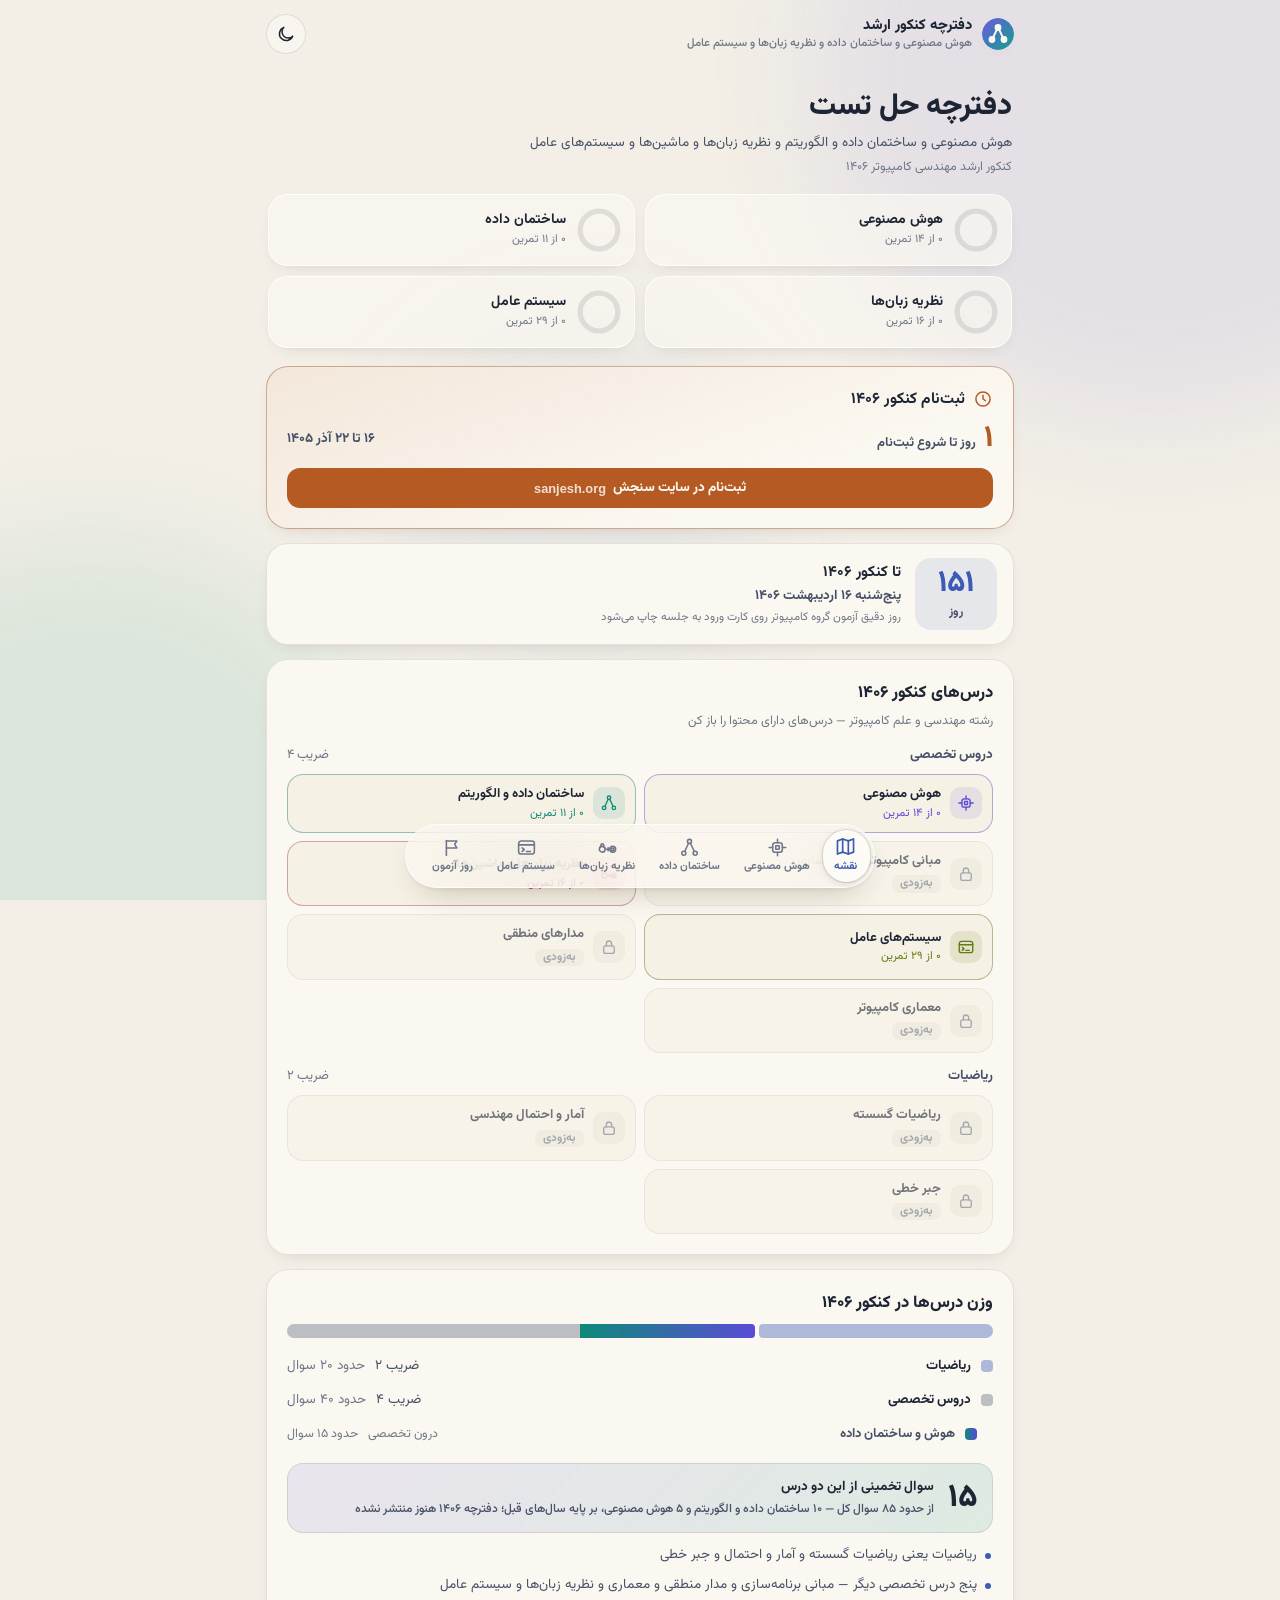
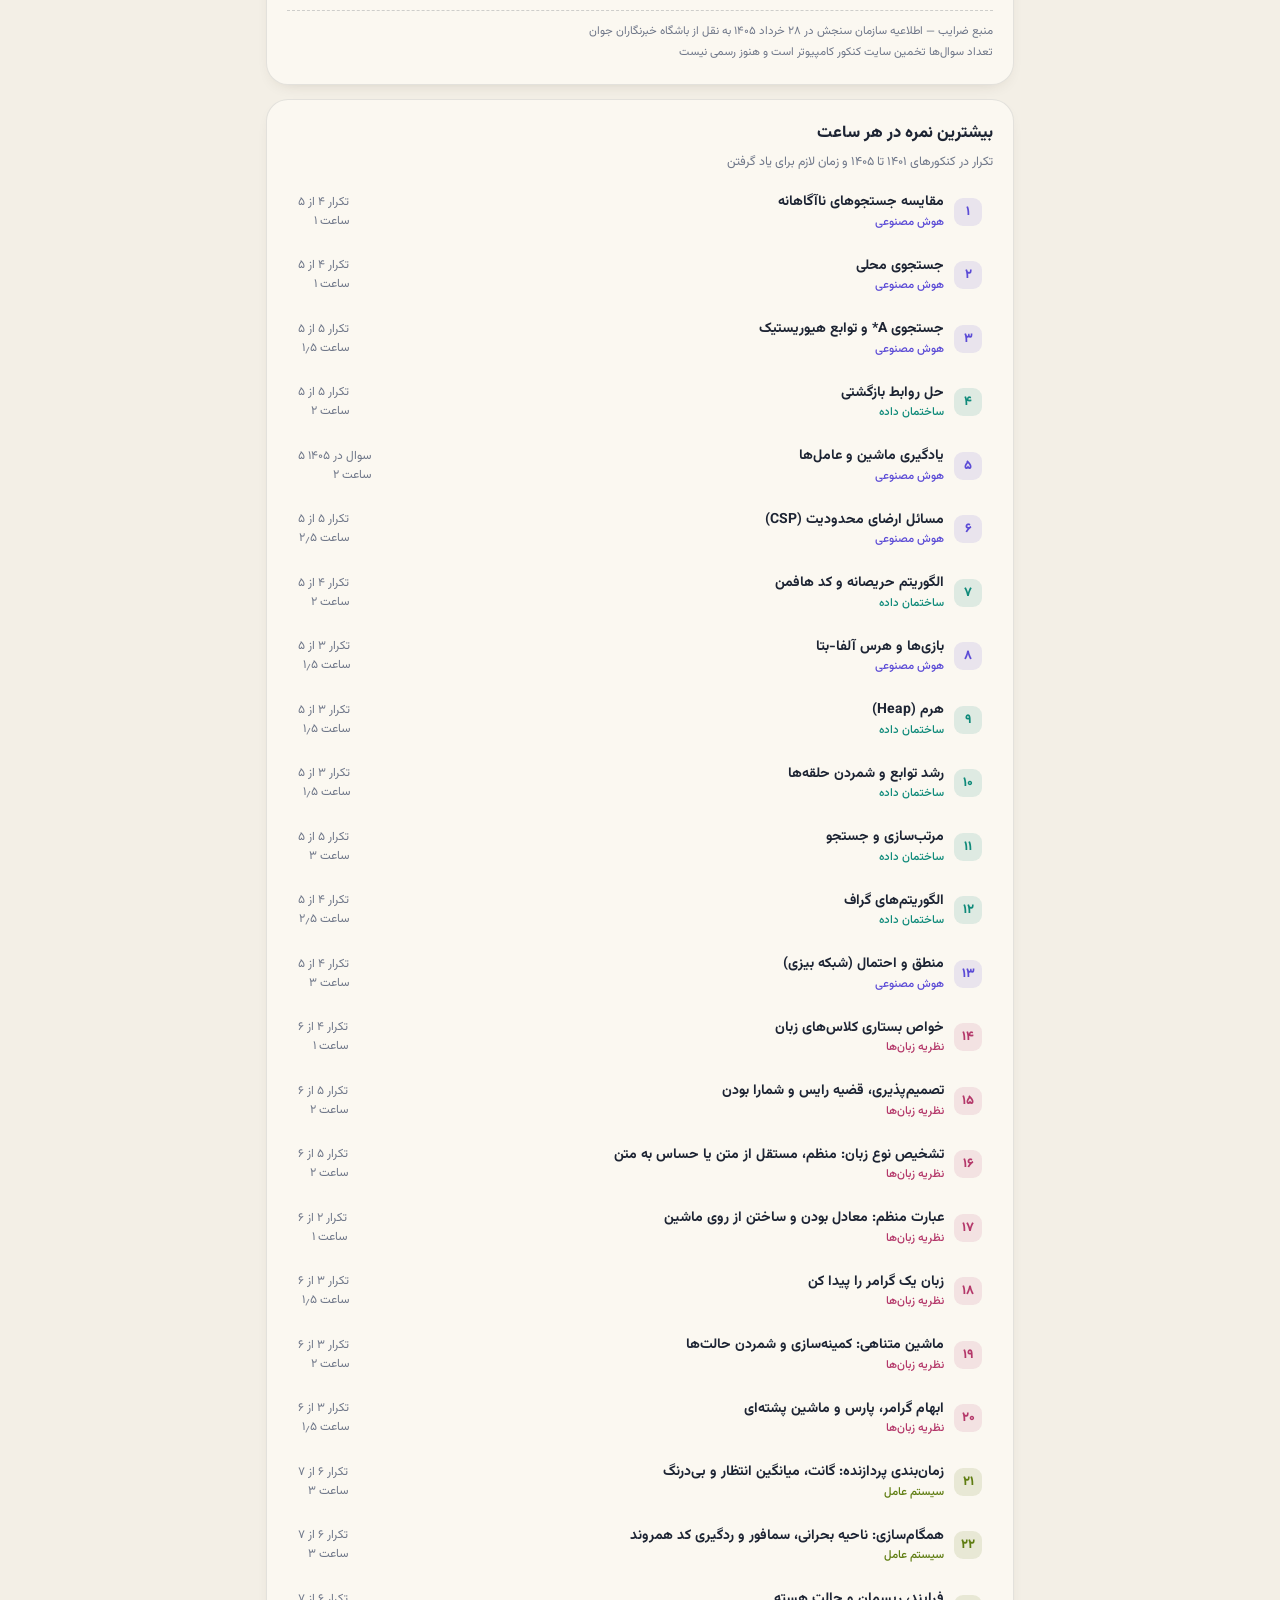
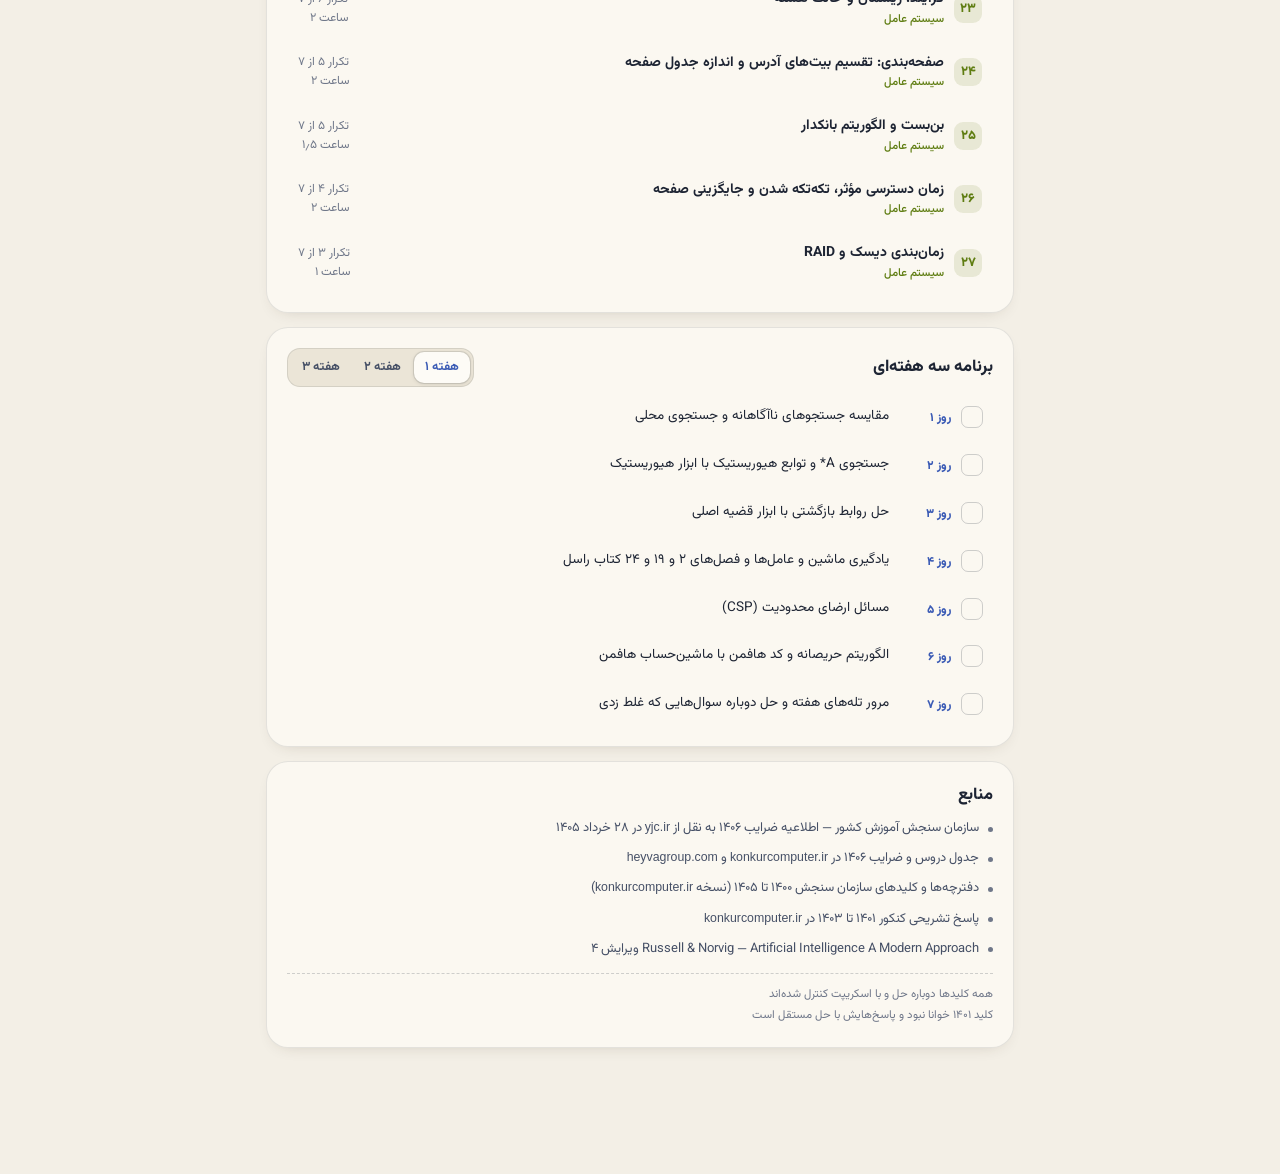
==== commit 58956537: "Add operating systems course: 7 patterns, 36 past questions 1399-1405, refreshers, scheduling and pa" ====
--- a/docs/index.html
+++ b/docs/index.html
@@ -603,6 +603,7 @@
 .rvw-t .tw{margin:6px 0}
 .rvw-t .dt{font-size:12.5px;line-height:1.7}
 .rvw-t .dt td.w,.rvw-t .dt th.w{white-space:normal;text-align:start;min-width:5em}
+.qt code,.steps code,.rvw-f figcaption code{direction:ltr;unicode-bidi:isolate;font-family:Consolas,"Cascadia Mono",Menlo,monospace;font-size:12.5px;background:var(--bg2);padding:1px 5px;border-radius:6px;overflow-wrap:anywhere}
 .rvw-t code{direction:ltr;unicode-bidi:isolate;font-family:Consolas,"Cascadia Mono",Menlo,monospace;font-size:12px;background:var(--bg2);padding:1px 5px;border-radius:6px;white-space:nowrap}
 /* refresher figures (web/js/tools/rv-*.js) */
 .rf{direction:ltr;fill:var(--ink);font-size:12px}
@@ -649,15 +650,17 @@
 @media (max-width:380px){.cgrid,.sgrid{grid-template-columns:1fr}}
 
 /* generated from content/courses.json */
-:root{--c-ai:#5b4bd6;--c-ai-soft:rgba(91,75,214,.11);--c-ds:#0f8a7a;--c-ds-soft:rgba(15,138,122,.12);--c-toc:#b4386a;--c-toc-soft:rgba(180,56,106,.11)}
-@media (prefers-color-scheme:dark){:root:not([data-theme="light"]){--c-ai:#a395ff;--c-ai-soft:rgba(163,149,255,.15);--c-ds:#45cdb7;--c-ds-soft:rgba(69,205,183,.14);--c-toc:#f08ab4;--c-toc-soft:rgba(240,138,180,.15)}}
-:root[data-theme="dark"]{--c-ai:#a395ff;--c-ai-soft:rgba(163,149,255,.15);--c-ds:#45cdb7;--c-ds-soft:rgba(69,205,183,.14);--c-toc:#f08ab4;--c-toc-soft:rgba(240,138,180,.15)}
+:root{--c-ai:#5b4bd6;--c-ai-soft:rgba(91,75,214,.11);--c-ds:#0f8a7a;--c-ds-soft:rgba(15,138,122,.12);--c-toc:#b4386a;--c-toc-soft:rgba(180,56,106,.11);--c-os:#5f7d12;--c-os-soft:rgba(95,125,18,.12)}
+@media (prefers-color-scheme:dark){:root:not([data-theme="light"]){--c-ai:#a395ff;--c-ai-soft:rgba(163,149,255,.15);--c-ds:#45cdb7;--c-ds-soft:rgba(69,205,183,.14);--c-toc:#f08ab4;--c-toc-soft:rgba(240,138,180,.15);--c-os:#a8d05a;--c-os-soft:rgba(168,208,90,.15)}}
+:root[data-theme="dark"]{--c-ai:#a395ff;--c-ai-soft:rgba(163,149,255,.15);--c-ds:#45cdb7;--c-ds-soft:rgba(69,205,183,.14);--c-toc:#f08ab4;--c-toc-soft:rgba(240,138,180,.15);--c-os:#a8d05a;--c-os-soft:rgba(168,208,90,.15)}
 #v-ai,.pat.ai,.sheet.ai,.rk.ai,.hrc.ai,.cc.ai{--acc:var(--c-ai);--acc-soft:var(--c-ai-soft)}
 .pill button[data-v="ai"].on{color:var(--c-ai)}
 #v-ds,.pat.ds,.sheet.ds,.rk.ds,.hrc.ds,.cc.ds{--acc:var(--c-ds);--acc-soft:var(--c-ds-soft)}
 .pill button[data-v="ds"].on{color:var(--c-ds)}
 #v-toc,.pat.toc,.sheet.toc,.rk.toc,.hrc.toc,.cc.toc{--acc:var(--c-toc);--acc-soft:var(--c-toc-soft)}
 .pill button[data-v="toc"].on{color:var(--c-toc)}
+#v-os,.pat.os,.sheet.os,.rk.os,.hrc.os,.cc.os{--acc:var(--c-os);--acc-soft:var(--c-os-soft)}
+.pill button[data-v="os"].on{color:var(--c-os)}
 
 </style>
 </head>
@@ -665,7 +668,7 @@
 <div class="bg" aria-hidden="true"><i></i><i></i><i></i></div>
 <header class="top">
   <svg class="logo" viewBox="0 0 32 32" aria-hidden="true"><defs><linearGradient id="lg" x1="0" y1="0" x2="1" y2="1"><stop offset="0" stop-color="#6a5ae0"/><stop offset="1" stop-color="#14a08d"/></linearGradient></defs><circle cx="16" cy="16" r="16" fill="url(#lg)"/><g fill="none" stroke="#fbf8f1" stroke-width="2" stroke-linecap="round"><circle cx="16" cy="9.5" r="2.4" fill="#fbf8f1"/><circle cx="10" cy="21.5" r="2.4" fill="#fbf8f1"/><circle cx="22" cy="21.5" r="2.4" fill="#fbf8f1"/><path d="M14.8 11.6 11.2 19.4M17.2 11.6l3.6 7.8"/></g></svg>
-  <div class="brand">دفترچه کنکور ارشد<small>هوش مصنوعی و ساختمان داده و نظریه زبان‌ها</small></div>
+  <div class="brand">دفترچه کنکور ارشد<small>هوش مصنوعی و ساختمان داده و نظریه زبان‌ها و سیستم عامل</small></div>
   <button type="button" id="themeBtn" class="icon-btn" aria-label="پوسته"></button>
 </header>
 <main id="app"></main>
@@ -674,7 +677,7 @@
 <script>
 (function(){
 'use strict';
-var KN_DATA={"site":{"brand":"دفترچه کنکور ارشد","home":{"title":"دفترچه حل تست","subtitle":"کنکور ارشد مهندسی کامپیوتر ۱۴۰۶","countdown":{"title":"تا کنکور ۱۴۰۶","days":"روز","today":"امروز روز کنکور است","past":"کنکور ۱۴۰۶ برگزار شد","regSoonTitle":"ثبت‌نام کنکور ۱۴۰۶","regSoonLeft":"روز تا شروع ثبت‌نام","regOpenTitle":"ثبت‌نام بازه، تا {end} وقت داری","regOpenLeft":"مانده تا پایان ثبت‌نام","regLink":"ثبت‌نام در سایت سنجش"},"courses":{"title":"درس‌های کنکور ۱۴۰۶","lead":"رشته مهندسی و علم کامپیوتر — درس‌های دارای محتوا را باز کن","soon":"به‌زودی"},"weights":{"title":"وزن درس‌ها در کنکور ۱۴۰۶","focus":{"name":"هوش و ساختمان داده","label":"درون تخصصی","questions":15},"big":"۱۵","bigText":"سوال تخمینی از این دو درس","bigSmall":"از حدود ۸۵ سوال کل — ۱۰ ساختمان داده و الگوریتم و ۵ هوش مصنوعی، بر پایه سال‌های قبل؛ دفترچه ۱۴۰۶ هنوز منتشر نشده","facts":["ریاضیات یعنی ریاضیات گسسته و آمار و احتمال و جبر خطی","پنج درس تخصصی دیگر — مبانی برنامه‌سازی و مدار منطقی و معماری و نظریه زبان‌ها و سیستم عامل"],"source":"منبع ضرایب — اطلاعیه سازمان سنجش در ۲۸ خرداد ۱۴۰۵ به نقل از باشگاه خبرنگاران جوان<br>تعداد سوال‌ها تخمین سایت کنکور کامپیوتر است و هنوز رسمی نیست"},"rank":{"title":"بیشترین نمره در هر ساعت","lead":"تکرار در کنکورهای ۱۴۰۱ تا ۱۴۰۵ و زمان لازم برای یاد گرفتن"},"plan":{"title":"برنامه سه هفته‌ای","weeks":3},"sources":{"title":"منابع","items":["سازمان سنجش آموزش کشور — اطلاعیه ضرایب ۱۴۰۶ به نقل از <bdi class=\"u\">yjc.ir<\/bdi> در ۲۸ خرداد ۱۴۰۵","جدول دروس و ضرایب ۱۴۰۶ در <bdi class=\"u\">konkurcomputer.ir<\/bdi> و <bdi class=\"u\">heyvagroup.com<\/bdi>","دفترچه‌ها و کلیدهای سازمان سنجش ۱۴۰۰ تا ۱۴۰۵ (نسخه <bdi class=\"u\">konkurcomputer.ir<\/bdi>)","پاسخ تشریحی کنکور ۱۴۰۱ تا ۱۴۰۳ در <bdi class=\"u\">konkurcomputer.ir<\/bdi>","<bdi dir=\"ltr\">Russell &amp; Norvig — Artificial Intelligence A Modern Approach<\/bdi> ویرایش ۴"],"note":"همه کلیدها دوباره حل و با اسکریپت کنترل شده‌اند<br>کلید ۱۴۰۱ خوانا نبود و پاسخ‌هایش با حل مستقل است"}},"exam":{"title":"روز آزمون","subtitle":"زمان و نمره منفی و ترتیب حل","structure":{"title":"ساختار کنکور ۱۴۰۶","removedLabel":"حذف‌شده از ۱۴۰۶"},"pace":{"title":"زمان هر سوال","cards":[{"min":2,"sec":10,"text":"کنکور ۱۴۰۵<br>۱۱۵ سوال در ۲۵۰ دقیقه"},{"min":2,"sec":14,"text":"تخمین ۱۴۰۶<br>۸۵ سوال در ۱۹۰ دقیقه"}],"facts":["سوال الگودار را زیر یک دقیقه بزن تا برای سوال‌های محاسبه‌ای وقت بماند","بیست سوال هوش و ساختمان داده یعنی حدود ۴۵ دقیقه"]},"negative":{"title":"نمره منفی","formula":"$\\frac{3C-W}{3N}$","desc":"$C$ درست و $W$ غلط و $N$ کل سوال‌ها<br>هر سه غلط یک درست را پاک می‌کند و نزده صفر است","tool":"ev"},"passes":{"title":"سه دور حل","items":[["دور اول","الگو را فوری شناختی حل کن و اگر نه علامت بزن و برو"],["دور دوم","سوال‌های محاسبه‌ای علامت‌دار مثل هافمن و رابطه بازگشتی و آلفا-بتا"],["دور سوم","فقط سوال‌هایی که دست‌کم دو گزینه‌شان را با اطمینان حذف کرده‌ای"]],"facts":["در بخش تخصصی اول هوش مصنوعی را بزن چون سوال‌هایش مفهومی و کوتاه‌اند","جواب هر سوال را همان لحظه در پاسخ‌نامه بزن نه آخر جلسه"]},"traps":{"title":"تله‌های همیشگی","items":["سوال «کدام نادرست است» یا «کدام نیست» — زیر کلمه منفی خط بکش","«کامل‌ترین پاسخ» یعنی گزینه‌ای که همه حالت‌ها را دارد","«همیشه» و «حتماً» و «فقط» در گزینه معمولاً نشانه گزینه غلط است","گزینه‌های فرمولی را با $n=2$ یا $n=3$ امتحان کن","وقتی چند کران درست است کران دقیق را بزن","جواب هوش مصنوعی را طبق کتاب راسل ویرایش ۴ بده"]},"dates":{"title":"تاریخ‌ها","registration":"ثبت‌نام","exam":"آزمون","note":"هر دو تاریخ از سایت کنکور کامپیوتر است و باید در <bdi class=\"u\">sanjesh.org<\/bdi> کنترل شود"}}},"exam":{"year":1406,"field":"مهندسی و علم کامپیوتر","code":1277,"date":"2027-05-06","days":"پنج‌شنبه و جمعه ۱۶ و ۱۷ اردیبهشت","dayNote":"روز دقیق آزمون گروه کامپیوتر روی کارت ورود به جلسه چاپ می‌شود","registration":{"start":"2026-12-07","end":"2026-12-13","url":"https://www.sanjesh.org","urlLabel":"sanjesh.org"},"questions":85,"minutes":190,"estimate":"تعداد سوال و زمان تخمینی است و دفترچه رسمی هنگام ثبت‌نام منتشر می‌شود","sameForAllTracks":"ضرایب برای همه گرایش‌ها یکسان است","removed":["ریاضی ۱ و ۲","سیگنال‌ها و سیستم‌ها","الکترونیک دیجیتال","شبکه‌های کامپیوتری","پایگاه داده"],"source":"<bdi class=\"u\">konkurcomputer.ir<\/bdi> و منابع دیگر به نقل از اطلاعیه سازمان سنجش"},"groups":[{"id":"specialized","name":"دروس تخصصی","coef":4,"approxQuestions":40},{"id":"math","name":"ریاضیات","coef":2,"approxQuestions":20}],"courses":[{"id":"ai","name":"هوش مصنوعی","short":"هوش مصنوعی","en":"Artificial Intelligence","group":"specialized","order":1,"hasContent":true,"icon":"ai","color":{"light":"#5b4bd6","lightSoft":"rgba(91,75,214,.11)","dark":"#a395ff","darkSoft":"rgba(163,149,255,.15)"}},{"id":"ds","name":"ساختمان داده و الگوریتم","official":"داده‌ساختارها و الگوریتم‌ها","short":"ساختمان داده","en":"Data Structures & Algorithms","group":"specialized","order":2,"hasContent":true,"icon":"ds","color":{"light":"#0f8a7a","lightSoft":"rgba(15,138,122,.12)","dark":"#45cdb7","darkSoft":"rgba(69,205,183,.14)"}},{"id":"basics","name":"مبانی کامپیوتر و برنامه‌سازی","group":"specialized","order":3,"hasContent":false},{"id":"toc","name":"نظریه زبان‌ها و ماشین‌ها","short":"نظریه زبان‌ها","en":"Theory of Languages & Automata","group":"specialized","order":4,"hasContent":true,"icon":"toc","color":{"light":"#b4386a","lightSoft":"rgba(180,56,106,.11)","dark":"#f08ab4","darkSoft":"rgba(240,138,180,.15)"}},{"id":"os","name":"سیستم‌های عامل","group":"specialized","order":5,"hasContent":false},{"id":"logic","name":"مدارهای منطقی","group":"specialized","order":6,"hasContent":false},{"id":"arch","name":"معماری کامپیوتر","group":"specialized","order":7,"hasContent":false},{"id":"discrete","name":"ریاضیات گسسته","group":"math","order":8,"hasContent":false},{"id":"prob","name":"آمار و احتمال مهندسی","group":"math","order":9,"hasContent":false},{"id":"linalg","name":"جبر خطی","group":"math","order":10,"hasContent":false}],"patterns":[{"id":"A1","c":"ai","t":"مقایسه جستجوهای ناآگاهانه","en":"Uninformed search","f":"در ۴ کنکور از ۵ کنکور ۱۴۰۱ تا ۱۴۰۵ آمده","cue":["اسم BFS یا DFS یا UCS یا IDS یا جستجوی دوطرفه در صورت سوال یا گزینه‌ها هست","کلمه‌های «کامل» (complete) و «بهینه» (optimal) و «مرتبه زمان یا حافظه» دیده می‌شود","یک داستان مثل «دو ربات دنبال هم می‌گردند» یعنی جستجوی دوطرفه"],"how":["جدول پایین را حفظ کن و هر گزینه را فقط با یک سطر آن چک کن","ترفند $C^*/\\epsilon$ — در UCS این نسبت جای عمق $d$ می‌نشیند (عمق مؤثر)","IDS یعنی زمان و بهینگی BFS به‌علاوه حافظه خطی DFS — تکرار سطح‌ها فقط ضریب ثابت اضافه می‌کند","جستجوی دوطرفه فقط وقتی کامل و بهینه است که هر دو طرف BFS باشند (هزینه گام‌ها برابر)"],"trap":["«IDS به خاطر تکرارها مرتبه زمانی بیشتری از BFS دارد» غلط است — هر دو $O(b^d)$","«UCS حالت خاصی از BFS است» برعکس است — BFS حالت خاص UCS با هزینه‌های برابر است","DFS هیچ‌وقت بهینه نیست و حافظه IDS خطی است نه نمایی"],"ex":"ai-1404-68","pr":["ai-1403-75","ai-1403-72"],"tbl":"searchTable","rank":{"order":1,"repeat":"۴ از ۵","hours":1},"rv":[{"type":"text","html":"<h4>نمادها<\/h4><ul><li>$b$ ضریب انشعاب (هر گره حداکثر چند فرزند دارد)<\/li><li>$d$ عمق کم‌عمق‌ترین هدف و $m$ بیشترین عمق درخت (ممکن است $\\infty$ باشد)؛ ریشه در عمق صفر است<\/li><li>$C^*$ هزینه جواب بهینه و $\\epsilon$ کمترین هزینه یک گام<\/li><li>کامل (complete) یعنی اگر جوابی باشد حتماً پیدا می‌شود؛ بهینه (optimal) یعنی ارزان‌ترین جواب پیدا می‌شود<\/li><\/ul>"},{"type":"text","html":"<h4>فرق همه در صف مرز (frontier) است<\/h4><ul><li><b>BFS<\/b>: صف FIFO؛ کم‌عمق‌ترین گره اول بسط داده می‌شود (لایه به لایه)<\/li><li><b>UCS<\/b>: صف اولویت‌دار بر حسب $g(n)$ یعنی هزینه مسیر تا گره؛ ارزان‌ترین اول<\/li><li><b>DFS<\/b>: پشته LIFO؛ عمیق‌ترین گره اول (تا ته یک شاخه، بعد برگشت)<\/li><li><b>DLS<\/b>: همان DFS با حد عمق $l$؛ گره‌های عمق $l$ دیگر بسط داده نمی‌شوند<\/li><li><b>IDS<\/b>: همان DLS با حد ۰ و ۱ و ۲ و ... تا هدف پیدا شود<\/li><li><b>دوطرفه<\/b> (bidirectional): یک جستجو از شروع و یکی از هدف، تا دو مرز به هم برسند<\/li><\/ul>"},{"type":"svg","name":"figRvBfsDfs","caption":"ترتیب بسط: عدد بنفش BFS (لایه به لایه) و عدد نارنجی DFS (اول تا ته شاخه چپ). روش IDS هر دور یک DFS با حد عمق است، پس مثل BFS هدف کم‌عمق را زودتر از هدف عمیق پیدا می‌کند"},{"type":"text","html":"<h4>فرمول‌ها از کجا می‌آیند<\/h4><ul><li>تعداد گره‌ها تا عمق $d$: $1+b+b^2+\\cdots+b^d=O(b^d)$. پس BFS که کل لایه آخر را در صف نگه می‌دارد زمان و حافظه‌اش هر دو $O(b^d)$ است<\/li><li>DFS فقط مسیر فعلی و برادرهای بسط‌نشده گره‌های آن را نگه می‌دارد: حافظه $O(bm)$. ولی ممکن است کل درخت را بگردد: زمان $O(b^m)$<\/li><li>UCS: اگر هر گام حداقل $\\epsilon$ هزینه داشته باشد، جواب بهینه حداکثر $\\lfloor C^*/\\epsilon \\rfloor$ گام دارد؛ پس این نسبت جای $d$ می‌نشیند: $O(b^{1+\\lfloor C^*/\\epsilon \\rfloor})$<\/li><li>با هزینه‌های برابر این همان $O(b^{d+1})$ است؛ یک لایه بیشتر از BFS چون UCS هدف را موقع <b>بسط<\/b> تست می‌کند نه موقع تولید<\/li><li>دوطرفه: دو جستجوی $b^{d/2}$ خیلی کمتر از یک جستجوی $b^d$ است: $2b^{d/2} \\ll b^d$<\/li><\/ul>"},{"type":"img","src":"img/ai/A1-ripples-vs-rope.webp","alt":"موج‌های دایره‌ای روی آب در برابر غارنوردی که با یک طناب در چاهی عمیق پایین می‌رود","caption":"BFS مثل موج روی آب لایه به لایه در همه جهت پخش می‌شود و حافظه زیادی می‌خواهد؛ DFS مثل غارنورد با یک طناب تا ته یک راه می‌رود و حافظه کمی می‌خواهد"},{"type":"text","html":"<h4>شمردن گره‌های IDS<\/h4><p>گره‌های عمق $d$ یک بار تولید می‌شوند، عمق $d-1$ دو بار، ... و عمق ۱ در $d$ دور:<\/p><p>$N(IDS)=d\\,b+(d-1)b^2+\\cdots+2b^{d-1}+b^d$<\/p><ul><li>در مثال کتاب با $b=10$ و $d=5$ تعداد گره‌های IDS حدود ۱۲۳٬۴۵۰ گره و BFS حدود ۱۱۱٬۱۱۰ گره؛ فقط حدود ۱۱٪ بیشتر. پس مرتبه هر دو $O(b^d)$ است<\/li><li>قرارداد: کتاب راسل ریشه را نمی‌شمارد. اگر سوال ریشه را هم بشمارد، ریشه در هر دور یعنی $d+1$ بار تولید می‌شود<\/li><\/ul>"},{"type":"text","html":"<h4>شرط‌ها را این‌طور به خاطر بسپار<\/h4><ul><li>کامل بودن BFS و IDS و UCS فقط با $b$ متناهی است؛ UCS علاوه بر آن هزینه هر گام $\\ge \\epsilon > 0$ می‌خواهد، وگرنه در حلقه گام‌های صفرهزینه گیر می‌کند<\/li><li>بهینه بودن BFS و IDS و دوطرفه فقط وقتی همه گام‌ها هزینه برابر دارند. BFS حالت خاص UCS با هزینه‌های برابر است، نه برعکس<\/li><li>DFS نه کامل است نه بهینه (در فضای نامتناهی یا با حلقه گیر می‌کند)؛ فقط در فضای متناهی با جستجوی گرافی کامل می‌شود<\/li><li>جستجوی دوطرفه فقط وقتی کامل و بهینه است که هر دو طرف BFS باشند و هزینه گام‌ها برابر؛ باید بشود از هدف رو به عقب رفت (والد هر حالت قابل محاسبه باشد)<\/li><\/ul>"},{"type":"text","html":"<h4>درختی یا گرافی<\/h4><p>جستجوی درختی (tree search) حالت تکراری را دوباره بسط می‌دهد. جستجوی گرافی (graph search) مجموعه بسط‌داده‌ها (explored) را نگه می‌دارد و تکراری‌ها را دور می‌اندازد. حلقه، DFS درختی را بی‌پایان می‌کند ولی DFS گرافی در فضای متناهی را نه<\/p>"}]},{"id":"A2","c":"ai","t":"جستجوی A* و توابع هیوریستیک","en":"A* · admissible · consistent","f":"در هر ۵ کنکور ۱۴۰۱ تا ۱۴۰۵ آمده و بعضی سال‌ها دو سوال","cue":["کلمه‌های «قابل قبول» (admissible) و «سازگار» (consistent) یا «A* درختی و گرافی»","جدولی از مقدارهای h کنار یک گراف کوچک","مقایسه دو هیوریستیک یا تعداد گره‌های بسط‌داده‌شده"],"how":["قابل قبول یعنی برای هر گره $h(n) \\le h^*(n)$ — اول $h^*$ را با کوتاه‌ترین مسیر واقعی تا هدف حساب کن","سازگار یعنی برای هر یال $n \\to n'$ داریم $h(n) \\le c(n,n') + h(n')$ — اگر یال پیکان ندارد در هر دو جهت چک کن","سازگار ⇐ قابل قبول (با $h(goal)=0$) ولی برعکس نه","A* درختی با h قابل قبول بهینه است ولی A* گرافی (بدون بازگشایی گره) h سازگار لازم دارد","با h سازگار مقدار $f$ در طول <b>هر<\/b> مسیری غیرنزولی است","غلبه — اگر $h_1 \\le h_2 \\le h^*$ آن‌گاه A* با $h_2$ گره بیشتری بسط نمی‌دهد و $\\max(h_1,h_2)$ هم قابل قبول و از هر دو بهتر است","صف fringe در A* صف اولویت‌دار بر حسب $f$ است و RBFS حافظه خیلی کمی مصرف می‌کند ولی SMA* از همه حافظه موجود استفاده می‌کند"],"trap":["یال بدون پیکان یعنی دوطرفه — سازگاری را در جهت برگشت هم چک کن (کلید ۱۴۰۴ دقیقاً همین بود)","«A* گرافی با h قابل قبول بهینه است» در کتاب راسل غلط حساب می‌شود","«f فقط در مسیر بهینه غیرنزولی است» غلط — در هر مسیر","کمتر بودن تعداد گره‌های بسط‌داده‌شده نتیجه نمی‌دهد که یک هیوریستیک همه‌جا بزرگ‌تر است"],"ex":"ai-1404-74","pr":["ai-1404-71","ai-1403-71"],"w":"heur","rank":{"order":3,"repeat":"۵ از ۵","hours":1.5},"rv":[{"type":"text","html":"<h4>تابع ارزیابی<\/h4><ul><li>تابع $g(n)$ هزینه واقعی از شروع تا $n$ است<\/li><li>تابع $h(n)$ تخمین هزینه از $n$ تا هدف است و $h^*(n)$ هزینه واقعی بهینه از $n$ تا هدف<\/li><li>A*: صف اولویت‌دار بر حسب $f(n)=g(n)+h(n)$، یعنی تخمین هزینه کل بهترین جوابی که از $n$ می‌گذرد<\/li><li>جستجوی حریصانه (greedy best-first) فقط $f=h$ را نگاه می‌کند: سریع ولی نه بهینه و در جستجوی درختی نه کامل<\/li><li>UCS همان A* با $h=0$ است<\/li><\/ul>"},{"type":"text","html":"<h4>قابل قبول و سازگار<\/h4><ul><li><b>قابل قبول (admissible)<\/b>: برای هر گره $h(n) \\le h^*(n)$؛ هیچ‌وقت زیادی تخمین نمی‌زند (خوش‌بین است). نتیجه: $h(goal)=0$<\/li><li>مثال: فاصله خط مستقیم روی نقشه هیچ‌وقت از طول جاده بیشتر نیست، پس قابل قبول است<\/li><li><b>سازگار (consistent)<\/b>: برای هر یال $n \\to n′$ داریم $h(n) \\le c(n,n′)+h(n′)$؛ همان نامساوی مثلث<\/li><li>هر هیوریستیک سازگار (با $h(goal)=0$) قابل قبول هم هست ولی برعکس نه<\/li><li>یال بی‌جهت یعنی دو یال؛ نامساوی را در هر دو جهت چک کن<\/li><\/ul>"},{"type":"img","src":"img/ai/A2-straight-line-heuristic.webp","alt":"پرنده‌ای که مستقیم بین دو شهر پرواز می‌کند و جاده‌ای پرپیچ‌وخم که همان دو شهر را به هم وصل می‌کند","caption":"فاصله خط مستقیم (مسیر پرنده) هیچ‌وقت از طول واقعی جاده بیشتر نیست؛ برای همین یک هیوریستیک قابل قبول است"},{"type":"svg","name":"figRvConsist","caption":"تخمین از $n$ نباید از «هزینه یک گام تا $n′$ به‌علاوه تخمین از $n′$» بیشتر باشد"},{"type":"text","html":"<h4>مثال: قابل قبول ولی ناسازگار<\/h4><p>مسیر $S \\to A \\to G$ با هزینه ۱ برای هر یال. فرض کن $h(S)=2$ و $h(A)=0$ و $h(G)=0$<\/p><ul><li>$h^*(S)=2$ و $h^*(A)=1$؛ هر دو $h \\le h^*$ ← قابل قبول<\/li><li>یال $S \\to A$: آیا $2 \\le 1+0$؟ نه ← سازگار نیست<\/li><li>اثرش روی f: مقدار $f(S)=0+2=2$ ولی $f(A)=1+0=1$؛ یعنی $f$ در طول مسیر کم شد. با h سازگار این هرگز رخ نمی‌دهد<\/li><\/ul>"},{"type":"text","html":"<h4>قضیه‌های بهینگی (طبق کتاب راسل)<\/h4><div class=\"tw\"><table class=\"dt\"><thead><tr><th>شرط h<\/th><th>A* درختی<\/th><th>A* گرافی<\/th><\/tr><\/thead><tbody><tr><th>قابل قبول<\/th><td>بهینه<\/td><td>تضمین ندارد<\/td><\/tr><tr><th>سازگار<\/th><td>بهینه<\/td><td>بهینه<\/td><\/tr><\/tbody><\/table><\/div><ul><li>A* گرافی یعنی گرهی که یک بار بسط داده شد دوباره باز نمی‌شود؛ با h فقط قابل قبول ممکن است اول از مسیر بدتری به آن گره برسد<\/li><li>با h سازگار مقدار $f$ در طول <b>هر<\/b> مسیر غیرنزولی است و A* گره‌ها را به ترتیب صعودی $f$ بسط می‌دهد؛ اولین بار که گرهی برای بسط انتخاب می‌شود مسیر بهینه‌اش پیدا شده<\/li><li>A* همه گره‌های $f<C^*$ را بسط می‌دهد، بعضی از گره‌های $f=C^*$ را و هیچ گره $f>C^*$ را<\/li><li>اثبات بهینگی A* درختی فقط لازم دارد که در هر گره $h \\le h^*$ باشد؛ پس حتی اگر در هر گره یک h قابل قبول متفاوت استفاده شود A* درختی بهینه می‌ماند<\/li><\/ul>"},{"type":"svg","name":"figRvContours","caption":"خط‌های هم‌هزینه: UCS در همه جهت‌ها یکسان پخش می‌شود ولی A* به سمت هدف کشیده می‌شود. هر چه h به $h^*$ نزدیک‌تر، بیضی باریک‌تر و گره‌های بسط‌داده‌شده کمتر"},{"type":"text","html":"<h4>مقایسه و ساخت هیوریستیک<\/h4><ul><li><b>غلبه (dominance)<\/b>: اگر هر دو قابل قبول باشند و برای همه گره‌ها $h_2(n) \\ge h_1(n)$، آن‌گاه A* با $h_2$ گره بیشتری بسط نمی‌دهد (جز در تساوی‌ها)<\/li><li>$\\max(h_1,\\ldots,h_k)$ از چند هیوریستیک قابل قبول هم قابل قبول است و بر همه غلبه دارد؛ ولی جمع آن‌ها معمولاً قابل قبول نیست<\/li><li>h قابل قبول از هزینه بهینه یک <b>مسئله آسان‌شده<\/b> (relaxed) می‌آید. پازل ۸: $h_1$ تعداد کاشی‌های نابه‌جا و $h_2$ جمع فاصله منهتن؛ هر دو قابل قبول و سازگار و $h_2 \\ge h_1$<\/li><li>ضریب انشعاب مؤثر $b^*$: اگر A* با $N$ گره در عمق $d$ تمام شود، $N+1=1+b^*+(b^*)^2+\\cdots+(b^*)^d$؛ هیوریستیک بهتر یعنی $b^*$ نزدیک‌تر به ۱<\/li><li>بزرگ‌تر بودن به‌تنهایی کافی نیست: h غیرقابل قبول ممکن است گره‌های بیشتری بسط دهد یا جواب غیربهینه بدهد<\/li><li>A* وزن‌دار: $f=g+W\\cdot h$ با $W>1$ سریع‌تر است ولی هزینه جوابش ممکن است تا $W$ برابر بهینه باشد<\/li><\/ul>"},{"type":"text","html":"<h4>نسخه‌های کم‌حافظه<\/h4><ul><li>مشکل اصلی A* حافظه است: همه گره‌های تولیدشده را نگه می‌دارد (نمایی)<\/li><li><b>IDA*<\/b>: مثل IDS ولی حد قطع روی $f$ است نه عمق<\/li><li><b>RBFS<\/b>: حافظه خطی $O(bd)$، ولی گره‌ها را بارها دوباره تولید می‌کند<\/li><li><b>SMA*<\/b>: از <b>همه<\/b> حافظه موجود استفاده می‌کند و وقتی پر شد بدترین برگ (بیشترین $f$) را دور می‌اندازد<\/li><li>با h قابل قبول IDA* و RBFS بهینه‌اند و SMA* هم اگر جواب بهینه در حافظه جا شود<\/li><\/ul>"}]},{"id":"A3","c":"ai","t":"بازی‌ها و هرس آلفا-بتا","en":"Minimax · α-β pruning","f":"در ۳ کنکور از ۵ کنکور اخیر و ۱۴۰۲ با دو سوال","cue":["درختی با مثلث رو به بالا (MAX) و رو به پایین (MIN) و عدد روی برگ‌ها","پرسش‌های «کدام گره‌ها هرس می‌شوند» یا «مقدار ریشه» یا «بازه یک برگ که هرس عوض نشود»"],"how":["از چپ به راست عمقی برو و برای هر گره دو عدد حمل کن — α بهترین تضمین MAX و β بهترین تضمین MIN","در گره MAX بعد از هر فرزند $v=\\max(v,\\cdot)$ و $\\alpha=\\max(\\alpha,v)$ و اگر $v \\ge \\beta$ بقیه فرزندان هرس","در گره MIN بعد از هر فرزند $v=\\min(v,\\cdot)$ و $\\beta=\\min(\\beta,v)$ و اگر $v \\le \\alpha$ بقیه فرزندان هرس","مقدار ریشه با و بی هرس یکی است ولی مقدار گره‌های میانیِ قطع‌شده فقط یک کران است","با بهترین ترتیب فرزندان زمان $O(b^{m/2})$ است","برای «بازه مجاز یک برگ» شرط هر هرس را بنویس و برحسب همان برگ حل کن"],"trap":["اولین فرزند هر گره هیچ‌وقت هرس نمی‌شود","α فقط زیاد و β فقط کم می‌شود","وقتی گزینه «هیچ گره‌ای هرس نمی‌شود» هست کامل شبیه‌سازی کن — در ۱۴۰۳ جواب همین بود"],"ex":"ai-1403-68","pr":["ai-1404-69","ai-1402-72"],"w":"ab","rank":{"order":8,"repeat":"۳ از ۵","hours":1.5},"rv":[{"type":"text","html":"<h4>بازی دونفره و minimax<\/h4><ul><li>دو بازیکن MAX و MIN به نوبت بازی می‌کنند؛ بازی قطعی، با اطلاعات کامل و جمع‌صفر<\/li><li>برگ‌ها امتیاز (utility) از دید MAX دارند. مقدار minimax گره MAX بیشینه فرزندان و گره MIN کمینه فرزندان است<\/li><li>الگوریتم minimax یک DFS کامل روی درخت بازی است: زمان $O(b^m)$ و حافظه $O(bm)$<\/li><li>در شکل‌ها مثلث رو به بالا MAX و مثلث رو به پایین MIN است<\/li><\/ul>"},{"type":"text","html":"<h4>آلفا و بتا<\/h4><ul><li>$\\alpha$ بهترین (بزرگ‌ترین) مقداری است که MAX تا اینجا روی مسیر تضمین کرده؛ از $-\\infty$ شروع می‌شود و فقط بالا می‌رود<\/li><li>$\\beta$ بهترین (کوچک‌ترین) مقداری است که MIN تضمین کرده؛ از $+\\infty$ شروع می‌شود و فقط پایین می‌آید<\/li><li>$\\alpha$ و $\\beta$ از پدر به فرزند پایین می‌روند و مقدار $v$ از فرزند به پدر بالا می‌آید<\/li><li>هرس در گره MIN: تا $v \\le \\alpha$ شد بقیه فرزندان را نگاه نکن؛ MAX بالاتر هرگز این شاخه را انتخاب نمی‌کند<\/li><li>هرس در گره MAX: تا $v \\ge \\beta$ شد بقیه فرزندان را نگاه نکن<\/li><li>بعضی جزوه‌ها شرط را اکید ($<$ و $>$) می‌نویسند؛ فرقش فقط در حالت تساوی است<\/li><\/ul>"},{"type":"svg","name":"figRvAB","caption":"مثال کتاب راسل: گره B مقدار ۳ می‌گیرد، پس در ریشه $\\alpha=3$. در C اولین برگ ۲ است و $2 \\le \\alpha$، پس برگ‌های ۴ و ۶ هرس می‌شوند و از C فقط می‌دانیم «حداکثر ۲». در D هر سه برگ دیده می‌شوند (۱۴ و ۵ و ۲). مقدار ریشه ۳"},{"type":"text","html":"<h4>نکته‌هایی که سوال می‌سازند<\/h4><ul><li>مقدار ریشه با هرس و بی هرس یکی است؛ ولی مقدار گرهی که وسطش هرس شده فقط یک کران است (مثل «C حداکثر ۲»)<\/li><li>اولین فرزند هر گره همیشه بررسی می‌شود<\/li><li>ترتیب فرزندان مهم است: با بهترین ترتیب زمان $O(b^{m/2})$ یعنی ضریب انشعاب مؤثر $\\sqrt b$ و دو برابر عمق در همان زمان؛ با ترتیب تصادفی حدود $O(b^{3m/4})$؛ با بدترین ترتیب هیچ هرسی نیست و $O(b^m)$<\/li><li>بازه مجاز یک برگ: شرط هر هرس ($v \\le \\alpha$ یا $v \\ge \\beta$) را برحسب آن برگ بنویس و اشتراک بگیر. دقت کن تغییر برگ ممکن است هرسی <b>زودتر<\/b> بسازد<\/li><\/ul>"},{"type":"text","html":"<h4>فراتر از minimax<\/h4><ul><li>در عمل درخت را تا یک عمق می‌برند و آنجا به‌جای امتیاز واقعی تابع ارزیابی (evaluation) می‌گذارند<\/li><li>بازی شانسی (مثل تخته‌نرد): گره شانس (chance) امید ریاضی فرزندانش را می‌گیرد: $\\sum_r P(r)\\,v(r)$ (expectiminimax). اینجا اندازه مقدارها مهم است نه فقط ترتیبشان<\/li><\/ul>"}]},{"id":"A4","c":"ai","t":"مسائل ارضای محدودیت (CSP)","en":"CSP · MRV · AC-3","f":"در هر ۵ کنکور ۱۴۰۱ تا ۱۴۰۵ آمده","cue":["متغیر و دامنه و محدودیت یا رنگ‌آمیزی نقشه","کلمه‌های MRV و Degree و LCV و Forward Checking و AC-3 و Arc Consistency"],"how":["انتخاب متغیر بعدی — اول MRV (کمترین مقدار باقی‌مانده) و در تساوی Degree (بیشترین قید با متغیرهای آزاد)","LCV برای انتخاب <b>مقدار<\/b> است نه متغیر","سازگاری کمان $X \\to Y$ یعنی هر مقدار X حداقل یک همراه سازگار در Y دارد — اول قیدهای یگانی بعد کمان‌ها را تا وقتی تغییری هست تکرار کن","AC-3 از مرتبه $O(cd^3)$ است و هر کمان حداکثر d بار دوباره وارد صف می‌شود","CSP درختی در $O(nd^2)$ حل می‌شود — سازگاری کمان از برگ‌ها رو به ریشه (معکوس) و بعد مقداردهی رو به جلو"],"trap":["خالی شدن یک دامنه وسط عقب‌گرد یعنی این شاخه شکست خورده نه اینکه کل مسئله جواب ندارد","غیرخالی بودن همه دامنه‌ها بعد از AC-3 وجود جواب را تضمین نمی‌کند","MRV را با دامنه فعلی (بعد از قیدها) حساب کن نه دامنه اولیه"],"ex":"ai-1404-75","pr":["ai-1401-80","ai-1405-74"],"rank":{"order":6,"repeat":"۵ از ۵","hours":2.5},"rv":[{"type":"text","html":"<h4>تعریف<\/h4><ul><li>هر CSP سه جزء دارد: متغیرها، دامنه هر متغیر و قیدها (محدودیت‌ها)<\/li><li>مقداردهی کامل یعنی همه متغیرها مقدار دارند؛ سازگار یعنی هیچ قیدی نقض نشده؛ جواب یعنی کامل و سازگار<\/li><li>قید یگانی یک متغیر دارد (مثل $Z \\ne 3$)، دوتایی دو متغیر (مثل $X \\ne Y$) و سراسری چند متغیر (مثل Alldiff)<\/li><li>گراف قیدها: هر متغیر یک رأس و هر قید دوتایی یک یال<\/li><\/ul>"},{"type":"svg","name":"figRvAus","caption":"گراف قیدهای رنگ‌آمیزی نقشه استرالیا. SA با درجه ۵ بیشترین قید را دارد، پس Degree آن را اول انتخاب می‌کند. رنگ‌ها یک جواب سه‌رنگ است و T به هیچ متغیری وصل نیست"},{"type":"text","html":"<h4>جستجوی عقب‌گرد (backtracking)<\/h4><p>یک DFS که در هر سطح به یک متغیر مقدار می‌دهد و تا قیدی نقض شد برمی‌گردد. بدترین حالت $O(d^n)$. در هر گام دو سوال:<\/p><div class=\"tw\"><table class=\"dt\"><thead><tr><th>سوال<\/th><th>روش<\/th><th class=\"w\">قاعده<\/th><\/tr><\/thead><tbody><tr><th>کدام متغیر؟<\/th><td>MRV<\/td><td class=\"w\">کمترین مقدار مجاز باقی‌مانده (با دامنه فعلی)<\/td><\/tr><tr><th>تساوی در MRV؟<\/th><td>Degree<\/td><td class=\"w\">بیشترین قید با متغیرهای مقدارنگرفته<\/td><\/tr><tr><th>کدام مقدار؟<\/th><td>LCV<\/td><td class=\"w\">مقداری که کمترین مقدار را از دامنه همسایه‌ها حذف کند<\/td><\/tr><\/tbody><\/table><\/div><p>MRV یعنی «اول سراغ جایی برو که زودتر شکست می‌خورد» (fail-first) و LCV یعنی «مقداری بده که بیشترین راه را باز بگذارد»<\/p>"},{"type":"text","html":"<h4>حذف زودهنگام مقدارها<\/h4><ul><li><b>وارسی رو به جلو (forward checking)<\/b>: بعد از مقداردادن به X، از دامنه همسایه‌های X مقدارهای ناسازگار با آن را حذف کن. فقط یک قدم است و اثرش به همسایه‌های دورتر نمی‌رسد<\/li><li><b>سازگاری کمان (arc consistency)<\/b>: کمان $X \\to Y$ سازگار است اگر برای <b>هر<\/b> مقدار X حداقل یک مقدار در Y باشد که قید را برقرار کند. کمان جهت دارد؛ $X \\to Y$ و $Y \\to X$ دو کمان جدا هستند<\/li><li><b>AC-3<\/b>: همه کمان‌ها را در صف بگذار. کمان $X \\to Y$ را درست کن (REVISE)؛ اگر از دامنه X چیزی کم شد، کمان‌های $Z \\to X$ را برای همه همسایه‌های دیگر X دوباره به صف اضافه کن. زمان $O(cd^3)$ برای $c$ قید دوتایی و دامنه $d$ تایی<\/li><li>قید یگانی را از اول روی دامنه اعمال کن (سازگاری گره)<\/li><li><b>MAC<\/b>: اجرای AC-3 بعد از هر مقداردهی در عقب‌گرد؛ قوی‌تر از وارسی رو به جلو<\/li><\/ul>"},{"type":"text","html":"<h4>مثال AC-3<\/h4><p>$X,Y \\in \\{1,2,3\\}$ با قید $X<Y$<\/p><ul><li>کمان $X \\to Y$: برای $X=3$ هیچ $Y$ بزرگ‌تری نیست ← $D(X)=\\{1,2\\}$<\/li><li>کمان $Y \\to X$: برای $Y=1$ هیچ $X$ کوچک‌تری نیست ← $D(Y)=\\{2,3\\}$<\/li><li>دیگر تغییری نیست. سازگاری کمان یعنی هر مقدار <b>یک<\/b> همراه داشته باشد، نه اینکه هر جفتی جواب باشد ($X=2,\\ Y=2$ جواب نیست ولی هر دو مقدار ماندند)<\/li><\/ul><p>سازگاری کمان وجود جواب را تضمین نمی‌کند: سه متغیر دوبه‌دو نامساوی با دامنه $\\{1,2\\}$ همه کمان‌هایشان سازگار است ولی جوابی ندارند. فقط خالی شدن یک دامنه حتماً یعنی «جواب نیست»<\/p>"},{"type":"text","html":"<h4>CSP درختی<\/h4><ul><li>اگر گراف قیدها درخت باشد (دور نداشته باشد) مسئله در $O(nd^2)$ حل می‌شود<\/li><li>متغیرها را از ریشه به ترتیب توپولوژیک بچین. از آخرین متغیر تا دومی، کمان پدر به فرزند را سازگار کن (حرکت <b>معکوس<\/b>). بعد از ریشه رو به جلو هر متغیر را بدون عقب‌گرد مقدار بده<\/li><li>$n-1$ کمان و هر کمان $O(d^2)$، پس $O(nd^2)$<\/li><li>گراف تقریباً درختی: $c$ متغیر (cycle cutset) را مقدار بده تا بقیه درخت شوند ← $O(d^c\\cdot(n-c)d^2)$<\/li><li>جستجوی محلی min-conflicts: متغیری را که در تعارض است به مقداری با کمترین تعارض عوض کن (برای n وزیر خیلی خوب کار می‌کند)<\/li><\/ul>"}]},{"id":"A5","c":"ai","t":"منطق و احتمال (شبکه بیزی)","en":"Logic · entailment · Bayes nets","f":"در ۴ کنکور از ۵ کنکور اخیر و ۱۴۰۱ با چهار سوال","cue":["نمادهای ⊨ و ⇒ یا کلمه‌های رزولوشن و تاتولوژی و ارضاپذیر","گراف جهت‌دار متغیرها با جدول احتمال شرطی (شبکه بیزی) یا بیز ساده"],"how":["$\\alpha \\models \\beta$ یعنی در هر مدلی که α درست است β هم درست است — معادل اینکه $\\alpha \\Rightarrow \\beta$ همیشه درست باشد","برای رد «همیشه درست» یک سطر مثال نقض کافی است","رزولوشن در منطق گزاره‌ای همیشه تمام می‌شود — یا بند تهی می‌سازد یا بسته می‌شود و نشان می‌دهد نقیض ارضاپذیر است","شبکه بیزی — احتمال توأم = ضرب احتمال هر گره به شرط والدهایش<br>برای $P(X|e)$ روی متغیرهای پنهان جمع بزن و بر جمع همه حالت‌های X تقسیم کن","عامل‌های مشترک صورت و مخرج را از اول حذف کن و جمله‌های صفر را زود خط بزن"],"trap":["جدول معمولاً فقط $P(X=0|\\ldots)$ را می‌دهد — $P(X=1|\\ldots)$ را خودت با ۱ منهای آن بساز","در بیز ساده با بیشینه درست‌نمایی کلمه دیده‌نشده احتمال صفر می‌گیرد و کل ضرب صفر می‌شود"],"ex":"ai-1401-79","pr":["ai-1401-76","ai-1403-73"],"rank":{"order":13,"repeat":"۴ از ۵","hours":3},"rv":[{"type":"text","html":"<h4>معنای جمله‌ها در منطق گزاره‌ای<\/h4><ul><li>مدل یعنی یک سطر جدول درستی (مقدار T یا F برای هر نماد)<\/li><li>ارضاپذیر (satisfiable): حداقل در یک مدل درست. معتبر یا همیشه‌درست (valid، tautology): در همه مدل‌ها درست. ارضاناپذیر: در هیچ مدلی<\/li><li>استلزام $\\alpha \\models \\beta$: در هر مدلی که α درست است β هم درست است؛ یعنی مدل‌های α زیرمجموعه مدل‌های β<\/li><li>دو آزمون معادل: $\\alpha \\models \\beta$ اگر و فقط اگر $\\alpha \\Rightarrow \\beta$ معتبر باشد، و اگر و فقط اگر $\\alpha \\land \\neg\\beta$ ارضاناپذیر باشد (اثبات با تناقض)<\/li><li>هر جمله خودش را نتیجه می‌دهد؛ جمله ارضاناپذیر همه چیز را نتیجه می‌دهد؛ جمله معتبر از همه چیز نتیجه می‌شود<\/li><\/ul>"},{"type":"text","html":"<h4>جدول درستی<\/h4><div class=\"tw\"><table class=\"dt\" dir=\"ltr\"><thead><tr><th>$P$<\/th><th>$Q$<\/th><th>$\\neg P$<\/th><th>$P \\land Q$<\/th><th>$P \\lor Q$<\/th><th>$P \\Rightarrow Q$<\/th><th>$P \\Leftrightarrow Q$<\/th><\/tr><\/thead><tbody><tr><th>F<\/th><td>F<\/td><td>T<\/td><td>F<\/td><td>F<\/td><td>T<\/td><td>T<\/td><\/tr><tr><th>F<\/th><td>T<\/td><td>T<\/td><td>F<\/td><td>T<\/td><td>T<\/td><td>F<\/td><\/tr><tr><th>T<\/th><td>F<\/td><td>F<\/td><td>F<\/td><td>T<\/td><td><b>F<\/b><\/td><td>F<\/td><\/tr><tr><th>T<\/th><td>T<\/td><td>F<\/td><td>T<\/td><td>T<\/td><td>T<\/td><td>T<\/td><\/tr><\/tbody><\/table><\/div><ul><li>$P \\Rightarrow Q$ فقط در سطر «درست ⇐ نادرست» یعنی $P=T,\\ Q=F$ نادرست است<\/li><li>$P \\Rightarrow Q \\equiv \\neg P \\lor Q \\equiv \\neg Q \\Rightarrow \\neg P$<\/li><li>دمورگان: $\\neg(P \\land Q) \\equiv \\neg P \\lor \\neg Q$ و $\\neg(P \\lor Q) \\equiv \\neg P \\land \\neg Q$<\/li><\/ul>"},{"type":"text","html":"<h4>رزولوشن (resolution)<\/h4><ul><li>اول همه جمله‌ها را به CNF (عطف چند بند، هر بند یای چند لیترال) ببر<\/li><li>دو بند با یک جفت لیترال مکمل ترکیب می‌شوند و آن جفت حذف می‌شود: از $A \\lor P$ و $B \\lor \\neg P$ نتیجه می‌شود $A \\lor B$<\/li><li>برای اثبات $KB \\models \\beta$ بندهای $KB \\land \\neg\\beta$ را رزولوشن کن؛ رسیدن به بند تهی یعنی تناقض، یعنی استلزام برقرار است<\/li><li>رزولوشن صحیح (sound) و برای رد (refutation) کامل است؛ در منطق گزاره‌ای همیشه تمام می‌شود چون تعداد بندهای ممکن متناهی است<\/li><li>بند هورن حداکثر یک لیترال مثبت دارد؛ برای این بندها زنجیره‌سازی رو به جلو و رو به عقب در زمان خطی کار می‌کند<\/li><\/ul><p>مثال: $KB=\\{P \\Rightarrow Q,\\ P\\}$ و پرسش $Q$. بندها: $\\neg P \\lor Q$ و $P$ و $\\neg Q$. از دو بند اول $Q$، و $Q$ با $\\neg Q$ بند تهی می‌دهد ← $KB \\models Q$<\/p>"},{"type":"text","html":"<h4>احتمال: قاعده‌های پایه<\/h4><ul><li>ضرب: $P(a,b)=P(a|b)P(b)$<\/li><li>بیز: $P(a|b)=\\frac{P(b|a)P(a)}{P(b)}$<\/li><li>حاشیه‌گیری: $P(a)=\\sum_z P(a,z)$<\/li><li>نرمال‌سازی: $P(X|e)=\\alpha\\,P(X,e)$؛ یعنی $P(X,e)$ را برای همه مقدارهای X حساب کن و هر کدام را بر جمعشان تقسیم کن<\/li><li>استقلال: $P(a,b)=P(a)P(b)$. استقلال شرطی به شرط c: $P(a,b|c)=P(a|c)P(b|c)$<\/li><\/ul>"},{"type":"text","html":"<h4>شبکه بیزی<\/h4><ul><li>گراف جهت‌دار بی‌دور؛ هر گره یک جدول احتمال شرطی به شرط والدهایش دارد<\/li><li>احتمال توأم: $P(x_1,\\ldots,x_n)=\\prod_i P(x_i|parents(X_i))$<\/li><li>هر گره به شرط والدهایش از غیرنوادگانش مستقل است. به شرط پوشش مارکوف (والدها، فرزندان و والدهای دیگر فرزندان) از همه گره‌های دیگر مستقل است<\/li><li>گره دودویی با $k$ والد دودویی در جدولش $2^k$ عدد مستقل دارد<\/li><\/ul>"},{"type":"svg","name":"figRvDsep","caption":"در زنجیر و چنگال، دانستن B راه A تا C را می‌بندد: A و C به شرط B مستقل‌اند. در ساختار هم‌گرا (v) برعکس است: A و C مستقل‌اند ولی دانستن B یا یکی از نوادگانش آن‌ها را وابسته می‌کند"},{"type":"text","html":"<h4>مثال استنتاج<\/h4><p>شبکه $A \\to B$ با $P(a)=0.3$ و $P(b|a)=0.9$ و $P(b|\\neg a)=0.2$. مقدار $P(a|b)$ چقدر است؟<\/p><ul><li>$P(a,b)=0.3 \\times 0.9=0.27$ و $P(\\neg a,b)=0.7 \\times 0.2=0.14$<\/li><li>$P(a|b)=\\frac{0.27}{0.27+0.14}=\\frac{27}{41} \\approx 0.66$<\/li><li>سوال‌های بزرگ‌تر هم همین روش را دارند: توأم را با ضرب جدول‌ها بنویس، روی متغیرهای پنهان جمع بزن، صورت و مخرج را جدا حساب کن و جمله‌های صفر را زود خط بزن<\/li><\/ul>"},{"type":"text","html":"<h4>بیز ساده (naive Bayes)<\/h4><p>فرض: ویژگی‌ها به شرط کلاس مستقل‌اند. پس $P(C|x_1,\\ldots,x_n) \\propto P(C)\\prod_i P(x_i|C)$ و کلاسی انتخاب می‌شود که این ضرب بیشترین باشد. اگر یک ویژگی در داده آموزشی با یک کلاس دیده نشده باشد احتمالش صفر می‌شود و کل ضرب صفر؛ هموارسازی لاپلاس (یک واحد به هر شمارش اضافه کن) این را درست می‌کند<\/p>"}]},{"id":"A6","c":"ai","t":"جستجوی محلی","en":"Hill climbing · beam · annealing","f":"در ۴ کنکور از ۵ کنکور اخیر آمده","cue":["تپه‌نوردی و شروع مجدد تصادفی و پرتو محلی (local beam) و تبرید شبیه‌سازی‌شده (simulated annealing)","احتمال رسیدن به بهینه سراسری بعد از چند بار تلاش"],"how":["تپه‌نوردی کامل نیست و در بهینه محلی و فلات و ستیغ گیر می‌کند","شروع مجدد با احتمال موفقیت p در هر اجرا — متوسط $1/p$ اجرا و احتمال موفقیت در حداکثر k اجرا $1-(1-p)^k$","پرتو محلی با k حالت معادل k تپه‌نوردی مستقل نیست — k بهترین از بین همه همسایه‌ها انتخاب می‌شوند","در تبرید حرکت بد با احتمال $e^{\\Delta E/T}$ پذیرفته می‌شود و اگر T به‌اندازه کافی آهسته (مثل $c/\\log n$) کم شود به بهینه سراسری می‌رسد","جستجوی محلی برای مسائلی است که «خود حالت» جواب است (۸ وزیر و رنگ‌آمیزی و TSP) نه «مسیر رسیدن»"],"trap":["«با k بزرگ‌تر احتمال رسیدن به بهینه سراسری کم می‌شود» غلط است","احتمال «حداکثر دو بار» را با «دقیقاً بار دوم» قاطی نکن"],"ex":"ai-1401-75","pr":["ai-1403-70","ai-1402-73"],"rank":{"order":2,"repeat":"۴ از ۵","hours":1},"rv":[{"type":"text","html":"<h4>جستجوی محلی چیست<\/h4><ul><li>فقط حالت فعلی (یا چند حالت) را نگه می‌دارد و مسیر را نه؛ حافظه ثابت<\/li><li>برای مسئله‌هایی است که خود حالت نهایی جواب است: n وزیر، رنگ‌آمیزی، فروشنده دوره‌گرد، زمان‌بندی<\/li><li>جایی که مسیر رسیدن جواب است (پازل ۸، مسیریابی) جای آن نیست<\/li><li>هدف: بیشینه کردن تابع هدف (یا کمینه کردن هزینه)<\/li><\/ul>"},{"type":"svg","name":"figRvLandscape","caption":"چشم‌انداز فضای حالت: تپه‌نوردی فقط سربالا می‌رود، پس در قله محلی و فلات (قله صاف یا شانه) گیر می‌کند. ستیغ (ridge) هم دنباله‌ای از قله‌های محلی است که با حرکت‌های تکی سخت طی می‌شود"},{"type":"text","html":"<h4>تپه‌نوردی و نسخه‌هایش<\/h4><ul><li><b>تپه‌نوردی (steepest ascent)<\/b>: به بهترین همسایه برو؛ اگر هیچ همسایه‌ای بهتر نبود بایست. نه کامل است نه بهینه. در ۸ وزیر فقط ۱۴٪ اجراها حل می‌شوند<\/li><li><b>حرکت به پهلو (sideways)<\/b>: روی فلات با سقف تعداد حرکت جلو برو؛ در ۸ وزیر موفقیت به ۹۴٪ می‌رسد<\/li><li><b>تصادفی (stochastic)<\/b>: از بین حرکت‌های سربالا یکی را تصادفی (با احتمال وابسته به شیب) انتخاب کن<\/li><li><b>اولین انتخاب (first-choice)<\/b>: همسایه تصادفی بساز تا اولین همسایه بهتر پیدا شود؛ برای وقتی که همسایه‌ها خیلی زیادند<\/li><li><b>شروع مجدد تصادفی (random restart)<\/b>: از حالت‌های اولیه تصادفی دوباره شروع کن. با احتمال نزدیک به ۱ بالاخره جواب پیدا می‌شود<\/li><\/ul>"},{"type":"img","src":"img/ai/A6-hill-climber-fog.webp","alt":"کوهنوردی در مه روی یک تپه کوچک ایستاده و قله بلندتر پشت مه پنهان است","caption":"تپه‌نوردی فقط اطراف نزدیک را می‌بیند: روی قله محلی می‌ایستد چون هر قدمی سرپایینی است، حتی اگر قله بلندتری دورتر باشد"},{"type":"text","html":"<h4>حساب احتمال شروع مجدد<\/h4><p>اگر هر اجرا مستقل و با احتمال $p$ موفق شود، شماره اولین اجرای موفق توزیع هندسی دارد:<\/p><ul><li>متوسط تعداد اجراها $1/p$ (و متوسط تعداد شکست‌ها قبل از موفقیت $\\frac{1-p}{p}$)<\/li><li>احتمال موفقیت در حداکثر $k$ اجرا: $1-(1-p)^k$<\/li><li>احتمال اینکه اولین موفقیت دقیقاً اجرای $k$ ام باشد: $(1-p)^{k-1}p$<\/li><li>مثال ۸ وزیر: $p \\approx 0.14$ ← به‌طور متوسط حدود ۷ اجرا<\/li><\/ul>"},{"type":"text","html":"<h4>تبرید شبیه‌سازی‌شده (simulated annealing)<\/h4><ul><li>یک همسایه تصادفی بگیر؛ اگر بهتر بود ($\\Delta E>0$) حتماً برو<\/li><li>اگر بدتر بود با احتمال $e^{\\Delta E/T}$ برو؛ چون $\\Delta E<0$ این عدد کمتر از ۱ است<\/li><li>حرکت بدتر یا دمای کمتر یعنی احتمال کمتر. مثال $\\Delta E=-2$: با $T=2$ احتمال $e^{-1} \\approx 0.37$ و با $T=1$ احتمال $e^{-2} \\approx 0.14$<\/li><li>دما با زمان کم می‌شود. T خیلی زیاد یعنی حرکت کاملاً تصادفی و T نزدیک صفر یعنی تپه‌نوردی<\/li><li>اگر دما به‌اندازه کافی آهسته کم شود (مثل زمان‌بندی لگاریتمی $T=c/\\log n$) با احتمال نزدیک به ۱ به بهینه سراسری می‌رسد؛ سرد کردن سریع (مثل نمایی) زود در بهینه محلی گیر می‌کند<\/li><\/ul>"},{"type":"text","html":"<h4>پرتو محلی و الگوریتم ژنتیک<\/h4><ul><li><b>پرتو محلی (local beam)<\/b> با $k$ حالت: همه جانشین‌های هر $k$ حالت را بساز و $k$ بهترین را از <b>کل<\/b> آن‌ها نگه دار. با $k$ تپه‌نوردی مستقل فرق دارد چون اطلاعات بین حالت‌ها جابه‌جا می‌شود؛ ولی ممکن است همه در یک ناحیه جمع شوند و تنوع از بین برود<\/li><li><b>پرتو تصادفی (stochastic beam)<\/b>: $k$ جانشین را تصادفی و با احتمال متناسب با ارزششان انتخاب کن<\/li><li><b>ژنتیک<\/b>: جمعیتی از $k$ حالت؛ انتخاب والدها به نسبت برازش (fitness)، ترکیب (crossover) و جهش (mutation)<\/li><\/ul>"}]},{"id":"A7","c":"ai","t":"یادگیری ماشین و عامل‌ها","en":"ML models · agents (AIMA 4e)","f":"روند تازه — در ۱۴۰۵ پنج سوال از هشت سوال هوش از همین الگو بود","cue":["اسم مدل‌ها مثل SVM و جنگل تصادفی و بیز ساده و seq2seq و k-NN","جمله‌های تعریفی درباره عامل و محیط و یادگیری عامل"],"how":["این سوال‌ها مفهومی‌اند و جواب را طبق کتاب راسل و نورویگ ویرایش ۴ بده نه طبق تجربه شخصی","SVM — جداکننده با حاشیه بیشینه و فقط بردارهای پشتیبان در تصمیم نقش دارند و با کرنل به فضای با بعد بالاتر می‌رود","درخت تصمیم و جنگل تصادفی — با ویژگی دسته‌ای و ویژگی‌های بی‌اهمیت خوب کنار می‌آیند چون انتخاب ویژگی درون خود الگوریتم است","k-NN و مدل‌های فاصله‌محور با ویژگی‌های بی‌ربط خراب می‌شوند","seq2seq با RNN — پردازش ترتیبی کند و بردار زمینه با اندازه ثابت و سوگیری به زمینه نزدیک","جمله کتاب — اینکه عامل چقدر خوب می‌تواند رفتار کند به ماهیت محیط بستگی دارد","LRTA* هر محیط متناهی و ایمن با $n$ حالت را در بدترین حالت در $O(n^2)$ گام کاوش می‌کند"],"trap":["گزینه‌هایی با «همه» و «فقط» و «همیشه» معمولاً غلط‌اند","سوال‌های «کدام نیست» را دو بار بخوان"],"ex":"ai-1405-68","pr":["ai-1405-69","ai-1405-70"],"rank":{"order":5,"repeat":"۵ سوال در ۱۴۰۵","hours":2},"rv":[{"type":"text","html":"<h4>عامل و عقلانیت<\/h4><ul><li>عامل (agent) محیط را با حسگرها درک می‌کند و با عملگرها روی آن اثر می‌گذارد. تابع عامل، دنباله درک‌ها (percept sequence) را به عمل نگاشت می‌کند<\/li><li>عامل عاقل (rational) عملی را انتخاب می‌کند که <b>امید<\/b> معیار کارایی را با توجه به دنباله درک‌ها و دانش قبلی‌اش بیشینه کند. عقلانیت همه‌چیزدانی (omniscience) نیست<\/li><li>PEAS برای توصیف هر مسئله: معیار کارایی (Performance)، محیط (Environment)، عملگرها (Actuators)، حسگرها (Sensors)<\/li><li>جمله کتاب: اینکه عامل چقدر خوب می‌تواند رفتار کند به ماهیت محیط بستگی دارد<\/li><\/ul>"},{"type":"text","html":"<h4>ویژگی‌های محیط<\/h4><div class=\"tw\"><table class=\"dt\"><thead><tr><th>ساده‌تر<\/th><th class=\"w\">سخت‌تر<\/th><\/tr><\/thead><tbody><tr><td>کاملاً مشاهده‌پذیر<\/td><td class=\"w\">نیمه‌مشاهده‌پذیر<\/td><\/tr><tr><td>تک‌عاملی<\/td><td class=\"w\">چندعاملی (رقابتی یا همکار)<\/td><\/tr><tr><td>قطعی<\/td><td class=\"w\">غیرقطعی یا تصادفی (stochastic)<\/td><\/tr><tr><td>اپیزودیک<\/td><td class=\"w\">ترتیبی (sequential)<\/td><\/tr><tr><td>ایستا<\/td><td class=\"w\">پویا (نیمه‌پویا: خود محیط ثابت ولی امتیاز با زمان عوض می‌شود)<\/td><\/tr><tr><td>گسسته<\/td><td class=\"w\">پیوسته<\/td><\/tr><tr><td>شناخته‌شده<\/td><td class=\"w\">ناشناخته<\/td><\/tr><\/tbody><\/table><\/div><p>مثال: شطرنج با ساعت کاملاً مشاهده‌پذیر، چندعاملی، قطعی، ترتیبی، نیمه‌پویا و گسسته است. رانندگی تاکسی در همه موارد در ستون سخت‌تر است<\/p>"},{"type":"text","html":"<h4>انواع عامل (از ساده به پیچیده)<\/h4><ul><li><b>واکنشی ساده (simple reflex)<\/b>: فقط درک فعلی و قاعده‌های شرط-عمل؛ در محیط نیمه‌مشاهده‌پذیر مشکل دارد<\/li><li><b>واکنشی مدل‌محور (model-based)<\/b>: حالتی درونی از جهان نگه می‌دارد<\/li><li><b>هدف‌محور (goal-based)<\/b>: برای رسیدن به هدف جستجو و برنامه‌ریزی می‌کند<\/li><li><b>سودمندی‌محور (utility-based)<\/b>: راه‌ها را با تابع سودمندی مقایسه می‌کند<\/li><li><b>عامل یادگیرنده<\/b>: عنصر کارایی (عمل را انتخاب می‌کند)، منتقد (critic، بازخورد می‌دهد)، عنصر یادگیری (عنصر کارایی را بهتر می‌کند) و مولد مسئله (problem generator، کاوش پیشنهاد می‌کند)<\/li><\/ul>"},{"type":"text","html":"<h4>یادگیری: اصطلاح‌های پایه<\/h4><ul><li>نظارت‌شده (داده برچسب دارد: دسته‌بندی برای خروجی گسسته و رگرسیون برای پیوسته)، بی‌نظارت (مثل خوشه‌بندی)، تقویتی (پاداش و جریمه)<\/li><li>بیش‌برازش (overfitting): روی داده آموزش عالی و روی داده جدید بد. چاره‌ها: داده بیشتر، مدل ساده‌تر، منظم‌سازی (regularization)، هرس درخت، اعتبارسنجی متقاطع (cross-validation) برای انتخاب مدل<\/li><li>پارامتری: تعداد پارامترها ثابت و مستقل از تعداد داده (رگرسیون خطی و لجستیک، شبکه عصبی). ناپارامتری: مدل با داده بزرگ می‌شود (k-NN، و طبق کتاب SVM)<\/li><\/ul>"},{"type":"svg","name":"figRvSVM","caption":"SVM جداکننده‌ای با بیشترین حاشیه می‌سازد. فقط نقطه‌های روی خط‌چین‌ها (بردارهای پشتیبان، دایره‌دار) جای مرز را تعیین می‌کنند؛ حذف بقیه نقطه‌ها مرز را عوض نمی‌کند"},{"type":"text","html":"<h4>مدل‌ها در یک نگاه<\/h4><div class=\"tw\"><table class=\"dt\"><thead><tr><th>مدل<\/th><th class=\"w\">آنچه سوال می‌شود<\/th><\/tr><\/thead><tbody><tr><th>SVM<\/th><td class=\"w\">حاشیه بیشینه؛ فقط بردارهای پشتیبان در تصمیم نقش دارند؛ ترفند کرنل برای جداسازی در فضای با بعد بالاتر؛ ناپارامتری و مقاوم در برابر بیش‌برازش<\/td><\/tr><tr><th>درخت تصمیم<\/th><td class=\"w\">در هر گره ویژگی با بیشترین بهره اطلاعات (information gain)؛ با ویژگی دسته‌ای و ویژگی‌های بی‌اهمیت خوب کنار می‌آید چون خودش ویژگی انتخاب می‌کند؛ قابل تفسیر؛ بدون هرس بیش‌برازش می‌کند<\/td><\/tr><tr><th>جنگل تصادفی<\/th><td class=\"w\">چند درخت، هر کدام روی نمونه تصادفی از داده (bagging) و با زیرمجموعه تصادفی ویژگی‌ها در هر شکاف؛ رأی‌گیری؛ بیش‌برازش کمتر از یک درخت<\/td><\/tr><tr><th>k-NN<\/th><td class=\"w\">آموزش ندارد و فاصله‌محور است؛ با ویژگی‌های بی‌ربط و بعد بالا (نفرین ابعاد) خراب می‌شود؛ مقیاس ویژگی‌ها مهم است<\/td><\/tr><tr><th>بیز ساده<\/th><td class=\"w\">فرض استقلال ویژگی‌ها به شرط کلاس؛ سریع؛ با داده کم هم خوب کار می‌کند<\/td><\/tr><tr><th>رگرسیون لجستیک<\/th><td class=\"w\">مدل خطی با تابع سیگموید $\\frac{1}{1+e^{-z}}$؛ مرز تصمیم خطی؛ خروجی احتمال است<\/td><\/tr><tr><th>seq2seq با RNN<\/th><td class=\"w\">سه کاستی: سوگیری به زمینه نزدیک، بردار زمینه با اندازه ثابت، پردازش ترتیبی کند؛ راه‌حل: توجه (attention) و ترنسفورمر<\/td><\/tr><\/tbody><\/table><\/div>"},{"type":"text","html":"<h4>آنتروپی و بهره اطلاعات<\/h4><ul><li>آنتروپی متغیر بولی با احتمال $q$ برابر است با $B(q)=-(q\\log_2 q+(1-q)\\log_2(1-q))$. مثلاً $B(0.5)=1$ بیت و $B(0)=B(1)=0$<\/li><li>بهره یک ویژگی = آنتروپی قبل از شکاف منهای میانگین وزنی آنتروپی گروه‌های بعد از شکاف<\/li><li>مثال کتاب: ۶ مثبت و ۶ منفی (آنتروپی ۱). ویژگی Patrons آن‌ها را به $\\{0+,2-\\}$ و $\\{4+,0-\\}$ و $\\{2+,4-\\}$ تقسیم می‌کند: بهره $1-\\frac{6}{12}B(\\frac{1}{3}) \\approx 1-0.5 \\times 0.918 \\approx 0.541$ بیت<\/li><\/ul>"},{"type":"text","html":"<h4>جستجوی برخط (online)<\/h4><ul><li>عامل برخط محیط را از قبل نمی‌شناسد و با عمل کردن آن را کشف می‌کند. کیفیتش با نسبت رقابتی سنجیده می‌شود: هزینه واقعی تقسیم بر هزینه مسیر بهینه‌ای که اگر محیط معلوم بود طی می‌شد<\/li><li>LRTA*: برای هر حالت تخمین $H(s)$ را با تجربه به‌روز می‌کند و عملی را انتخاب می‌کند که $c(s,a,s′)+H(s′)$ کمینه باشد (عمل امتحان‌نشده را خوش‌بینانه فرض می‌کند)<\/li><li>LRTA* در هر محیط متناهی و ایمن (safely explorable) هدف را پیدا می‌کند و در بدترین حالت برای $n$ حالت $O(n^2)$ گام لازم دارد<\/li><\/ul>"}]},{"id":"D1","c":"ds","t":"رشد توابع و شمردن حلقه‌ها","en":"Asymptotic growth · loop counting","f":"در ۳ کنکور از ۵ کنکور اخیر آمده","cue":["چند تابع که باید به ترتیب رشد مرتب شوند","گزاره‌هایی با O و Ω و Θ بین دو تابع","یک قطعه کد با حلقه‌های تودرتو و سوال «مرتبه زمانی»"],"how":["نردبان رشد را حفظ کن — $1 < \\log\\log n < \\log n < \\log^k n < n^{\\epsilon} < n < n\\log n < n^2 < 2^n < n! < n^n$","$\\log n^k = k\\log n$ هم‌رده $\\log n$ است ولی $\\log^k n = (\\log n)^k$ بزرگ‌تر است","$\\log n! = \\Theta(n\\log n)$ (استرلینگ) پس هم‌رده $\\log n^n$ است","حلقه داخلی $n/i$ بار ← جمع $n(1+\\frac{1}{2}+\\cdots+\\frac{1}{n}) = \\Theta(n\\log n)$","تابع نوسانی مثل $n^{1+\\sin n}$ با هیچ تابع یکنوایی مقایسه‌پذیر نیست","تغییر متغیر اندازه ورودی — اگر $m=n^2$ هر $n$ را با $\\sqrt{m}$ عوض کن"],"trap":["«صعودی و نه اکیداً صعودی» یعنی دو تابع هم‌رده می‌توانند کنار هم به هر ترتیبی بیایند","$\\log^2 n$ را با $\\log n^2$ قاطی نکن","وقتی چند گزینه از نظر ریاضی درست‌اند منظور طراح کران دقیق (Θ) است"],"ex":"ds-1401-66","pr":["ds-1402-57","ds-1403-66"],"rank":{"order":10,"repeat":"۳ از ۵","hours":1.5},"rv":[{"type":"text","html":"<h4>پنج نماد<\/h4><div class=\"tw\"><table class=\"dt\"><thead><tr><th>نماد<\/th><th class=\"w\">یعنی از یک $n_0$ به بعد<\/th><th>با حد $L=\\lim f/g$<\/th><\/tr><\/thead><tbody><tr><th>$f=O(g)$<\/th><td class=\"w\">$f(n) \\le c\\,g(n)$ برای یک $c>0$<\/td><td>$L<\\infty$<\/td><\/tr><tr><th>$f=\\Omega(g)$<\/th><td class=\"w\">$f(n) \\ge c\\,g(n)$ برای یک $c>0$<\/td><td>$L>0$<\/td><\/tr><tr><th>$f=\\Theta(g)$<\/th><td class=\"w\">هر دو<\/td><td>$0<L<\\infty$<\/td><\/tr><tr><th>$f=o(g)$<\/th><td class=\"w\">$f(n)<c\\,g(n)$ برای <b>هر<\/b> $c>0$<\/td><td>$L=0$<\/td><\/tr><tr><th>$f=\\omega(g)$<\/th><td class=\"w\">$f(n)>c\\,g(n)$ برای <b>هر<\/b> $c>0$<\/td><td>$L=\\infty$<\/td><\/tr><\/tbody><\/table><\/div><p>ستون حد فقط وقتی کار می‌کند که حد وجود داشته باشد. برای تابع نوسانی (مثل $n^{1+\\sin n}$) برو سراغ خود تعریف؛ ممکن است هیچ‌کدام برقرار نباشد<\/p>"},{"type":"text","html":"<h4>خاصیت‌ها<\/h4><ul><li>تعدی: اگر $f=O(g)$ و $g=O(h)$ آن‌گاه $f=O(h)$؛ برای هر پنج نماد<\/li><li>قرینگی: $f=\\Theta(g) \\Leftrightarrow g=\\Theta(f)$. ترانهاده: $f=O(g) \\Leftrightarrow g=\\Omega(f)$ و $f=o(g) \\Leftrightarrow g=\\omega(f)$<\/li><li>ضریب ثابت مهم نیست و $f+g=\\Theta(\\max(f,g))$<\/li><li>هر دو تابعی مقایسه‌پذیر نیستند: $n$ و $n^{1+\\sin n}$ نه O هم‌اند نه Ω<\/li><\/ul>"},{"type":"svg","name":"figRvLadder","caption":"نردبان رشد: هر پله از پله پایینی‌اش اکیداً سریع‌تر رشد می‌کند (پله پایین $o$ پله بالاست)"},{"type":"text","html":"<h4>قانون‌های محاسبه<\/h4><ul><li>پایه لگاریتم مهم نیست: $\\log_a n=\\Theta(\\log_b n)$. ولی پایه توان مهم است: $2^n=o(3^n)$<\/li><li>$\\log n^k=k\\log n=\\Theta(\\log n)$ ولی $\\log^k n=(\\log n)^k$ بزرگ‌تر است<\/li><li>استرلینگ $n! \\approx \\sqrt{2\\pi n}(n/e)^n$؛ نتیجه: $\\log n!=\\Theta(n\\log n)$ و $2^n=o(n!)$ و $n!=o(n^n)$<\/li><li>هر توان لگاریتم از هر توان مثبت $n$ کندتر است: $\\log^k n=o(n^{\\epsilon})$. هر چندجمله‌ای از هر نمایی کندتر است: $n^k=o(a^n)$ برای $a>1$<\/li><li>$2^{n+1}=\\Theta(2^n)$ ولی $2^{2n}=4^n$ و $\\Theta(2^n)$ نیست<\/li><li>$a^{\\log_b n}=n^{\\log_b a}$؛ مثلاً $2^{\\log_2 n}=n$ و $n^{\\log m}=m^{\\log n}$<\/li><li>لگاریتم گرفتن: اگر $\\log f-\\log g \\to \\infty$ آن‌گاه $f=\\omega(g)$. ولی هم‌رده بودن لگاریتم‌ها Θ بودن خود توابع را نتیجه نمی‌دهد: $\\log 4^n=2\\log 2^n$ ولی $4^n=\\omega(2^n)$<\/li><\/ul>"},{"type":"text","html":"<h4>جمع‌های معروف<\/h4><ul><li>حسابی: $\\sum_{i=1}^n i=\\frac{n(n+1)}{2}=\\Theta(n^2)$ و $\\sum_{i=1}^n i^k=\\Theta(n^{k+1})$<\/li><li>هندسی با $r$ ثابت: $r>1$، پس $\\Theta(r^n)$ (جمله آخر غالب)؛ $r<1$، پس $\\Theta(1)$ (جمله اول غالب)<\/li><li>هارمونیک: $\\sum_{i=1}^n \\frac{1}{i}=\\ln n+O(1)=\\Theta(\\log n)$<\/li><li>$\\sum_{i=1}^n \\log i=\\log n!=\\Theta(n\\log n)$<\/li><\/ul>"},{"type":"text","html":"<h4>شمردن حلقه‌ها<\/h4><div class=\"tw\"><table class=\"dt\"><thead><tr><th class=\"w\">حلقه<\/th><th>تعداد اجرا<\/th><\/tr><\/thead><tbody><tr><th class=\"w\"><code>i*=2<\/code> تا n<\/th><td>$\\Theta(\\log n)$<\/td><\/tr><tr><th class=\"w\"><code>i++<\/code> تا وقتی <code>i*i&lt;=n<\/code><\/th><td>$\\Theta(\\sqrt n)$<\/td><\/tr><tr><th class=\"w\"><code>i=i*i<\/code> از ۲ تا n<\/th><td>$\\Theta(\\log\\log n)$<\/td><\/tr><tr><th class=\"w\"><code>i: 1..n<\/code> و داخلش <code>j: 1..i<\/code><\/th><td>$\\Theta(n^2)$<\/td><\/tr><tr><th class=\"w\"><code>i: 1..n<\/code> و داخلش <code>j: 1..n/i<\/code><\/th><td>$\\Theta(n\\log n)$<\/td><\/tr><tr><th class=\"w\"><code>i: 1..n<\/code> و داخلش <code>j*=2<\/code> تا i<\/th><td>$\\Theta(n\\log n)$<\/td><\/tr><tr><th class=\"w\"><code>i*=2<\/code> تا n و داخلش <code>j: 1..i<\/code><\/th><td>$\\Theta(n)$<\/td><\/tr><\/tbody><\/table><\/div><p>آخری: $1+2+4+\\cdots+n$ یک جمع هندسی است و جمله آخر غالب است، پس $\\Theta(n)$ نه $n\\log n$<\/p>"},{"type":"text","html":"<h4>مثال<\/h4><p>مرتب کن: $n^{\\log n}$ و $2^{\\sqrt n}$ و $n^{10}$<\/p><ul><li>از هر سه لگاریتم بگیر: $\\log^2 n$ و $\\sqrt n$ و $10\\log n$<\/li><li>ترتیب لگاریتم‌ها: $10\\log n < \\log^2 n < \\sqrt n$ و فاصله هر دو تا به بی‌نهایت می‌رود<\/li><li>پس $n^{10}=o(n^{\\log n})$ و $n^{\\log n}=o(2^{\\sqrt n})$<\/li><\/ul>"}]},{"id":"D2","c":"ds","t":"حل روابط بازگشتی","en":"Master theorem · change of variable · Akra–Bazzi","f":"در هر ۵ کنکور ۱۴۰۱ تا ۱۴۰۵ آمده","cue":["یک $T(n)$ برحسب خودش","شرح یک الگوریتم تقسیم و حل که باید رابطه‌اش را خودت بنویسی"],"how":["قضیه اصلی برای $T(n)=aT(n/b)+f(n)$ — $f$ را با $n^{\\log_b a}$ مقایسه کن<br>کوچک‌تر چندجمله‌ای ← $\\Theta(n^{\\log_b a})$ و برابر ← $\\Theta(n^{\\log_b a}\\log n)$ و بزرگ‌تر چندجمله‌ای ← $\\Theta(f(n))$","اگر نسبت $f$ به $n^{\\log_b a}$ فقط یک $\\log^k n$ باشد قضیه اصلی ساده جواب نمی‌دهد و نسخه گسترش‌یافته $\\Theta(n^{\\log_b a}\\log^{k+1} n)$ را می‌دهد","ریشه در رابطه — با $n=2^m$ رابطه $T(\\sqrt n)$ تبدیل به $S(m/2)$ می‌شود","جمع اندازه‌ها برابر $n$ مثل $T(\\alpha n)+T((1-\\alpha)n)+n$ ‏←‏ $\\Theta(n\\log n)$ و کمتر از $n$ ‏←‏ $\\Theta(n)$","اکرا-بازی — $p$ را از $\\sum a_i b_i^{\\,p}=1$ پیدا کن و $T=\\Theta\\big(x^p(1+\\int_1^x \\frac{g(u)}{u^{p+1}}du)\\big)$","$T(n)=aT(n-b)+c$ با $a>1$ ‏←‏ $\\Theta(a^{n/b})$"],"trap":["کف و سقف مثل $\\lfloor \\sqrt n \\rfloor$ در مرتبه اثری ندارد","زمان یک الگوریتم تقسیم و حل را از رابطه‌اش بگیر ولی درستی‌اش را جدا با یک مثال نقض کوچک بسنج"],"ex":"ds-1405-58","pr":["ds-1402-67","ds-1404-56"],"w":"master","rank":{"order":4,"repeat":"۵ از ۵","hours":2},"rv":[{"type":"text","html":"<h4>قضیه اصلی (master)<\/h4><p>برای $T(n)=aT(n/b)+f(n)$ با $a \\ge 1$ و $b>1$، سهم برگ‌ها $n^{\\log_b a}$ است. $f$ را با آن مقایسه کن:<\/p><ul><li>حالت ۱: $f(n)=O(n^{\\log_b a-\\epsilon})$ برای یک $\\epsilon>0$ (کوچک‌تر به اندازه یک توان $n$) ← $T=\\Theta(n^{\\log_b a})$<\/li><li>حالت ۲: $f(n)=\\Theta(n^{\\log_b a})$، پس $T=\\Theta(n^{\\log_b a}\\log n)$<\/li><li>حالت ۳: $f(n)=\\Omega(n^{\\log_b a+\\epsilon})$ و شرط نظم $af(n/b) \\le c\\,f(n)$ برای یک $c<1$، پس $T=\\Theta(f(n))$<\/li><\/ul><p>بین حالت‌ها شکاف هست: اگر نسبت $f$ به $n^{\\log_b a}$ فقط یک لگاریتم باشد (مثل $n\\log n$ در برابر $n$) هیچ‌کدام از سه حالت برقرار نیست؛ سوال «با قضیه اصلی مستقیم حل نمی‌شود» یعنی همین<\/p>"},{"type":"text","html":"<h4>حالت ۲ گسترش‌یافته<\/h4><p>اگر $f(n)=\\Theta(n^{\\log_b a}\\log^k n)$ باشد:<\/p><ul><li>$k>-1$، پس $T=\\Theta(n^{\\log_b a}\\log^{k+1} n)$؛ مثلاً $2T(n/2)+n\\log n=\\Theta(n\\log^2 n)$<\/li><li>$k=-1$، پس $T=\\Theta(n^{\\log_b a}\\log\\log n)$؛ مثلاً $2T(n/2)+\\frac{n}{\\log n}=\\Theta(n\\log\\log n)$<\/li><li>$k<-1$، پس $T=\\Theta(n^{\\log_b a})$<\/li><\/ul>"},{"type":"svg","name":"figRvRecTree","caption":"درخت بازگشت $T(n)=2T(n/2)+n$: هر سطح جمعاً $n$ کار دارد و $\\log_2 n$ سطح هست، پس $\\Theta(n\\log n)$"},{"type":"text","html":"<h4>درخت بازگشت در حالت کلی<\/h4><ul><li>سطح $i$ تعداد $a^i$ گره دارد و هر کدام هزینه $f(n/b^i)$<\/li><li>ارتفاع $\\log_b n$ و تعداد برگ‌ها $a^{\\log_b n}=n^{\\log_b a}$<\/li><li>جمع سطح‌ها رو به پایین زیاد شود ← برگ‌ها غالب‌اند (حالت ۱). ثابت بماند ← هزینه یک سطح ضرب در $\\log n$ (حالت ۲). کم شود ← ریشه غالب است (حالت ۳)<\/li><\/ul>"},{"type":"text","html":"<h4>رابطه‌هایی که باید از حفظ باشی<\/h4><div class=\"tw\"><table class=\"dt\"><thead><tr><th>$T(n)=$<\/th><th class=\"w\">جواب<\/th><\/tr><\/thead><tbody><tr><th>$T(n/2)+1$<\/th><td class=\"w\">$\\Theta(\\log n)$ <small>جستجوی دودویی<\/small><\/td><\/tr><tr><th>$T(n/2)+n$<\/th><td class=\"w\">$\\Theta(n)$<\/td><\/tr><tr><th>$2T(n/2)+1$<\/th><td class=\"w\">$\\Theta(n)$ <small>پیمایش درخت<\/small><\/td><\/tr><tr><th>$2T(n/2)+n$<\/th><td class=\"w\">$\\Theta(n\\log n)$ <small>مرتب‌سازی ادغامی<\/small><\/td><\/tr><tr><th>$T(n-1)+1$<\/th><td class=\"w\">$\\Theta(n)$<\/td><\/tr><tr><th>$T(n-1)+n$<\/th><td class=\"w\">$\\Theta(n^2)$ <small>بدترین quicksort<\/small><\/td><\/tr><tr><th>$2T(n-1)+1$<\/th><td class=\"w\">$\\Theta(2^n)$ <small>برج هانوی<\/small><\/td><\/tr><tr><th>$T(n-1)+T(n-2)+1$<\/th><td class=\"w\">$\\Theta(\\phi^n)$ <small>فیبوناچی بازگشتی، $\\phi \\approx 1.618$<\/small><\/td><\/tr><tr><th>$T(\\sqrt n)+1$<\/th><td class=\"w\">$\\Theta(\\log\\log n)$<\/td><\/tr><tr><th>$T(n/3)+T(2n/3)+n$<\/th><td class=\"w\">$\\Theta(n\\log n)$<\/td><\/tr><tr><th>$T(n/5)+T(7n/10)+n$<\/th><td class=\"w\">$\\Theta(n)$ <small>میانه میانه‌ها<\/small><\/td><\/tr><tr><th>$7T(n/2)+n^2$<\/th><td class=\"w\">$\\Theta(n^{\\log_2 7})$ <small>استراسن، $\\log_2 7 \\approx 2.81$<\/small><\/td><\/tr><\/tbody><\/table><\/div>"},{"type":"text","html":"<h4>تغییر متغیر<\/h4><p>وقتی رادیکال در رابطه است $n=2^m$ بگذار و $S(m)=T(2^m)$ بنویس. چون $\\sqrt{2^m}=2^{m/2}$، رادیکال تبدیل به تقسیم بر ۲ می‌شود<\/p><p>مثال: $T(n)=2T(\\sqrt n)+1$، پس $S(m)=2S(m/2)+1$، پس $S(m)=\\Theta(m)$، پس $T(n)=\\Theta(\\log n)$<\/p>"},{"type":"text","html":"<h4>اکرا-بازی (Akra–Bazzi)<\/h4><p>برای زیرمسئله‌های با اندازه نابرابر: $T(x)=\\sum_i a_iT(b_ix)+g(x)$<\/p><ul><li>$p$ را طوری پیدا کن که $\\sum_i a_ib_i^{\\,p}=1$<\/li><li>$T(x)=\\Theta\\big(x^p(1+\\int_1^x \\frac{g(u)}{u^{p+1}}du)\\big)$<\/li><li>میان‌بر برای $g(x)=\\Theta(x^q)$: اگر $q<p$، پس $\\Theta(x^p)$، اگر $q=p$، پس $\\Theta(x^p\\log x)$، اگر $q>p$، پس $\\Theta(x^q)$<\/li><li>$g(x)=x^p\\log^k x$ با $k>-1$، پس $\\Theta(x^p\\log^{k+1}x)$ و $g(x)=x^p/\\log x$، پس $\\Theta(x^p\\log\\log x)$<\/li><li>مثال: $T(n)=T(n/3)+T(2n/3)+n$: با $p=1$ داریم $\\frac{1}{3}+\\frac{2}{3}=1$ و $q=p$، پس $\\Theta(n\\log n)$<\/li><\/ul>"},{"type":"text","html":"<h4>رابطه‌های تفریقی<\/h4><p>برای $T(n)=aT(n-b)+f(n)$ با $f(n)=\\Theta(n^k)$:<\/p><ul><li>$a<1$، پس $\\Theta(n^k)$<\/li><li>$a=1$، پس $\\Theta(n^{k+1})$ (یعنی حدود $n/b$ بار $f$)<\/li><li>$a>1$، پس $\\Theta(a^{n/b})$<\/li><li>بعضی جزوه‌ها برای $a>1$ می‌نویسند $O(n^ka^{n/b})$ که فقط کران بالاست. مثلاً $2T(n-1)+n$ دقیقاً $2^{n+1}-n-2$ است یعنی $\\Theta(2^n)$<\/li><\/ul>"}]},{"id":"D3","c":"ds","t":"هرم (Heap)","en":"Heap positions · k-th smallest","f":"در ۳ کنکور از ۵ کنکور اخیر آمده","cue":["کلمه هرم یا heap و پرسش «کجا می‌تواند باشد» یا «حداکثر چند برگ»","اندیس‌های آرایه مثل $a_2$ تا $a_{15}$ در گزینه‌ها"],"how":["فرزندان خانه $i$ خانه‌های $2i$ و $2i+1$ هستند و عمق خانه $i$ برابر $\\lfloor \\log_2 i \\rfloor$","در min-heap هر عنصر از همه نوادگانش کوچک‌تر است پس عنصری با $d$ جد حداقل $d$ عنصر کوچک‌تر از خودش دارد","k-امین کوچک‌ترین فقط در عمق ۱ تا $k-1$ است یعنی اندیس ۲ تا $2^k-1$","بزرگ‌ترین عنصر min-heap حتماً برگ است و برگ‌ها اندیس $\\lfloor n/2 \\rfloor+1$ تا $n$ هستند","$t$ عنصر بزرگ‌تر در max-heap یک زیردرخت همبند شامل ریشه می‌سازند — برای شمردن برگ‌ها از پایین شاخه بزن","ساخت هرم $O(n)$ و درج و حذف $O(\\log n)$"],"trap":["«کامل‌ترین پاسخ» یعنی گزینه‌ای که همه مکان‌های ممکن را دارد","ریشه فقط جای کوچک‌ترین عنصر است"],"ex":"ds-1405-64","pr":["ds-1401-64"],"w":"heap","rank":{"order":9,"repeat":"۳ از ۵","hours":1.5},"rv":[{"type":"text","html":"<h4>تعریف<\/h4><ul><li>هرم دودویی = درخت دودویی <b>کامل<\/b> (همه سطرها پر، سطر آخر از چپ پر می‌شود) + ترتیب هرم<\/li><li>min-heap: هر پدر از فرزندانش کوچک‌تر یا مساوی است؛ پس ریشه کمینه است و هر مسیر از ریشه به برگ صعودی است. max-heap برعکس<\/li><li>بین دو برادر یا دو گره از شاخه‌های مختلف هیچ ترتیبی تضمین نمی‌شود<\/li><\/ul>"},{"type":"svg","name":"figRvHeap","caption":"یک min-heap با ۱۰ عنصر. عدد کوچک زیر هر گره اندیس آن در آرایه است. برگ‌ها (رنگی) خانه‌های $\\lfloor n/2 \\rfloor+1$ تا $n$ یعنی ۶ تا ۱۰ هستند"},{"type":"text","html":"<h4>اندیس‌ها (آرایه از ۱)<\/h4><ul><li>پدر $\\lfloor i/2 \\rfloor$، فرزند چپ $2i$ و فرزند راست $2i+1$<\/li><li>عمق خانه $i$ برابر $\\lfloor \\log_2 i \\rfloor$ است (ریشه عمق ۰). سطر $d$ خانه‌های $2^d$ تا $2^{d+1}-1$ است<\/li><li>ارتفاع هرم $n$ عنصری $\\lfloor \\log_2 n \\rfloor$ است<\/li><li>برگ‌ها خانه‌های $\\lfloor n/2 \\rfloor+1$ تا $n$ هستند، یعنی $\\lceil n/2 \\rceil$ برگ<\/li><li>اگر آرایه از ۰ شروع شود: فرزندان $2i+1$ و $2i+2$ و پدر $\\lfloor (i-1)/2 \\rfloor$<\/li><li>قرارداد سوال‌های کنکور: ارتفاع با تعداد یال‌ها شمرده می‌شود و ریشه عمق ۰ دارد (۱۲۷ گره ← ارتفاع ۶)<\/li><\/ul>"},{"type":"text","html":"<h4>عملیات و هزینه<\/h4><div class=\"tw\"><table class=\"dt\"><thead><tr><th class=\"w\">عمل<\/th><th class=\"w\">روش<\/th><th>زمان<\/th><\/tr><\/thead><tbody><tr><th class=\"w\">یافتن کمینه<\/th><td class=\"w\">ریشه<\/td><td>$O(1)$<\/td><\/tr><tr><th class=\"w\">درج<\/th><td class=\"w\">ته آرایه بگذار و بالا ببر (sift-up)<\/td><td>$O(\\log n)$<\/td><\/tr><tr><th class=\"w\">حذف کمینه<\/th><td class=\"w\">آخرین عنصر را جای ریشه بگذار و پایین ببر (sift-down، هر بار با فرزند کوچک‌تر)<\/td><td>$O(\\log n)$<\/td><\/tr><tr><th class=\"w\">کاهش کلید<\/th><td class=\"w\">بالا ببر<\/td><td>$O(\\log n)$<\/td><\/tr><tr><th class=\"w\">ساخت هرم<\/th><td class=\"w\">از خانه $\\lfloor n/2 \\rfloor$ تا ۱ هر کدام را پایین ببر<\/td><td>$O(n)$<\/td><\/tr><tr><th class=\"w\">ساخت با $n$ درج پشت سر هم<\/th><td class=\"w\"><\/td><td>$O(n\\log n)$<\/td><\/tr><tr><th class=\"w\">جستجوی یک مقدار دلخواه، یا بیشینه در min-heap<\/th><td class=\"w\">همه را (یا همه برگ‌ها را) ببین<\/td><td>$O(n)$<\/td><\/tr><tr><th class=\"w\">مرتب‌سازی هرمی<\/th><td class=\"w\">ساخت هرم و $n$ بار حذف<\/td><td>$O(n\\log n)$<\/td><\/tr><\/tbody><\/table><\/div><p>چرا ساخت هرم خطی است: بیشتر گره‌ها پایین درخت‌اند و مسیر کوتاهی تا برگ دارند؛ $\\sum_h \\frac{n}{2^{h+1}}\\cdot O(h)=O(n)$<\/p>"},{"type":"text","html":"<h4>مثال درج<\/h4><p>min-heap $[2,4,3,8,5,7]$؛ عدد ۱ را درج کن:<\/p><ul><li>۱ در خانه ۷ می‌نشیند؛ پدرش خانه ۳ با مقدار ۳ است ← جابه‌جا<\/li><li>حالا در خانه ۳ است؛ پدرش خانه ۱ با مقدار ۲ ← جابه‌جا<\/li><li>نتیجه $[1,4,2,8,5,7,3]$ با ۲ جابه‌جایی (حداکثر به اندازه ارتفاع)<\/li><\/ul>"},{"type":"text","html":"<h4>کجا می‌تواند باشد؟ (min-heap با کلیدهای متمایز)<\/h4><ul><li>هر جد یک گره از آن کوچک‌تر است؛ پس گره عمق $d$ حداقل $d$ عنصر کوچک‌تر از خودش دارد<\/li><li>هر گره از همه نوادگانش کوچک‌تر است؛ پس گرهی با زیردرخت $s$ عضوی حداقل $s-1$ عنصر بزرگ‌تر دارد<\/li><li>نتیجه: $k$ امین کوچک‌ترین ($k \\ge 2$) فقط در عمق ۱ تا $k-1$ است، یعنی خانه ۲ تا $2^k-1$ (و زیردرختش حداکثر $n-k+1$ عضو دارد)<\/li><li>دومین کوچک‌ترین حتماً یکی از دو فرزند ریشه است<\/li><li>بزرگ‌ترین عنصر min-heap حتماً یک برگ است<\/li><li>در max-heap همه این‌ها برعکس است: $t$ عنصر بزرگ‌تر یک زیردرخت همبند شامل ریشه می‌سازند<\/li><\/ul>"},{"type":"text","html":"<h4>هرم $d$ تایی<\/h4><p>هر گره $d$ فرزند دارد. فرزندان خانه $i$ خانه‌های $d(i-1)+2$ تا $di+1$ هستند و پدر خانه $\\lfloor (i-2)/d \\rfloor+1$. ارتفاع $\\Theta(\\log_d n)$؛ درج $O(\\log_d n)$ و حذف کمینه $O(d\\log_d n)$<\/p>"}]},{"id":"D4","c":"ds","t":"مرتب‌سازی و جستجو","en":"Sorting · lower bounds · searching","f":"در هر ۵ کنکور ۱۴۰۱ تا ۱۴۰۵ آمده","cue":["یک نسخه تغییر‌یافته از مرتب‌سازی سریع یا ادغامی یا درجی","کران پایین تعداد مقایسه یا «بهترین زمان ممکن»","آرایه‌ای با ساختار خاص (k-مرتب یا دوآهنگی یا سطر و ستون مرتب یا نامتناهی)"],"how":["مرتب‌سازی مقایسه‌ای در بدترین حالت حداقل $\\lceil \\log n! \\rceil = \\Omega(n\\log n)$ مقایسه لازم دارد و شمارشی و مبنایی مقایسه‌ای نیستند","ادغام k لیست مرتب با جمع n عنصر با min-heap ← $O(n\\log k)$","دومین بزرگ‌ترین با تورنمنت ← $n+\\lceil \\log n \\rceil-2$ مقایسه و کمینه و بیشینه با هم ← $\\lceil 3n/2 \\rceil-2$","بدترین حالت quicksort — بدترین تقسیم ممکن را با محور داده‌شده بنویس (میانه یک نمونه $s$ تایی حداقل $s/2$ عنصر به هر طرف می‌فرستد)","دنباله دوآهنگی با یک پیمایش به دو بخش مرتب تبدیل می‌شود و ادغام آن‌ها $O(n)$ است","آرایه با سطر و ستون مرتب (جدول یانگ) — جستجو از گوشه بالا راست و هر مقایسه یک سطر یا ستون را حذف می‌کند ← $O(n)$","آرایه نامتناهی مرتب — خانه‌های $1,2,4,8,\\ldots$ را ببین و بعد جستجوی دودویی ← $O(\\log n)$","AVL — درج و حذف و جستجو در بدترین حالت $O(\\log n)$"],"trap":["جستجوی دودویی در مرتب‌سازی درجی مقایسه‌ها را کم می‌کند ولی جابه‌جایی‌ها $O(n^2)$ می‌مانند","اگر گزینه $O(n)$ برای حالت کلی آمده بپرس آیا با آن می‌شد هر آرایه‌ای را خطی مرتب کرد؟ اگر بله رد است"],"ex":"ds-1403-57","pr":["ds-1405-59","ds-1404-64"],"rank":{"order":11,"repeat":"۵ از ۵","hours":3},"rv":[{"type":"text","html":"<h4>جدول مرتب‌سازی‌ها (همه Θ)<\/h4><div class=\"tw\"><table class=\"dt\"><thead><tr><th>الگوریتم<\/th><th>بدترین<\/th><th>میانگین<\/th><th class=\"w\">نکته<\/th><\/tr><\/thead><tbody><tr><th>درجی<\/th><td>$n^2$<\/td><td>$n^2$<\/td><td class=\"w\">درجا و پایدار؛ روی آرایه مرتب $n$؛ زمان $\\Theta(n+I)$ که $I$ تعداد نابه‌جایی‌هاست<\/td><\/tr><tr><th>انتخابی<\/th><td>$n^2$<\/td><td>$n^2$<\/td><td class=\"w\">درجا و ناپایدار؛ فقط $n-1$ جابه‌جایی<\/td><\/tr><tr><th>حبابی<\/th><td>$n^2$<\/td><td>$n^2$<\/td><td class=\"w\">درجا و پایدار؛ با پرچم «جابه‌جایی نداشتیم» روی آرایه مرتب $n$<\/td><\/tr><tr><th>ادغامی<\/th><td>$n\\log n$<\/td><td>$n\\log n$<\/td><td class=\"w\">پایدار؛ حافظه اضافه $\\Theta(n)$<\/td><\/tr><tr><th>هرمی<\/th><td>$n\\log n$<\/td><td>$n\\log n$<\/td><td class=\"w\">درجا و ناپایدار<\/td><\/tr><tr><th>سریع<\/th><td>$n^2$<\/td><td>$n\\log n$<\/td><td class=\"w\">درجا و ناپایدار؛ بدترین وقتی محور همیشه کمینه یا بیشینه است<\/td><\/tr><tr><th>شمارشی<\/th><td>$n+k$<\/td><td>$n+k$<\/td><td class=\"w\">مقایسه‌ای نیست؛ پایدار؛ $k$ بازه کلیدها<\/td><\/tr><tr><th>مبنایی<\/th><td>$d(n+k)$<\/td><td>$d(n+k)$<\/td><td class=\"w\">$d$ رقم؛ از رقم کم‌ارزش با یک مرتب‌سازی <b>پایدار<\/b><\/td><\/tr><tr><th>سطلی<\/th><td>$n^2$<\/td><td>$n$<\/td><td class=\"w\">میانگین خطی فقط با ورودی یکنواخت<\/td><\/tr><\/tbody><\/table><\/div>"},{"type":"text","html":"<h4>کران پایین مقایسه‌ای<\/h4><ul><li>هر مرتب‌سازی مقایسه‌ای یک درخت تصمیم است که برگ‌هایش همه $n!$ ترتیب ممکن‌اند<\/li><li>درخت دودویی با $n!$ برگ ارتفاع حداقل $\\lceil \\log_2 n! \\rceil$ دارد؛ پس بدترین حالت $\\Omega(n\\log n)$ مقایسه است (میانگین هم همین‌طور)<\/li><li>عددی: برای $n=3$ حداقل ۳، برای $n=4$ حداقل ۵ و برای $n=5$ حداقل ۷ مقایسه<\/li><li>شمارشی و مبنایی مقایسه نمی‌کنند و این کران شامل آن‌ها نمی‌شود<\/li><\/ul>"},{"type":"svg","name":"figRvDecTree","caption":"درخت تصمیم برای مرتب کردن a و b و c: هر گره داخلی یک مقایسه و هر برگ یک ترتیب. ۶ برگ یعنی بدترین حالت حداقل ۳ مقایسه"},{"type":"text","html":"<h4>کمینه، بیشینه و $k$ امین<\/h4><div class=\"tw\"><table class=\"dt\"><thead><tr><th class=\"w\">مسئله<\/th><th class=\"w\">تعداد مقایسه یا زمان<\/th><\/tr><\/thead><tbody><tr><th class=\"w\">بیشینه<\/th><td class=\"w\">$n-1$<\/td><\/tr><tr><th class=\"w\">کمینه و بیشینه با هم<\/th><td class=\"w\">$\\lceil 3n/2 \\rceil-2$ (جفت‌جفت مقایسه کن)<\/td><\/tr><tr><th class=\"w\">دومین بزرگ‌ترین<\/th><td class=\"w\">$n+\\lceil \\log_2 n \\rceil-2$ (تورنمنت)<\/td><\/tr><tr><th class=\"w\">$k$ امین کوچک‌ترین یا میانه<\/th><td class=\"w\">$O(n)$؛ با quickselect در میانگین و میانه میانه‌ها در بدترین حالت<\/td><\/tr><tr><th class=\"w\">ادغام دو لیست مرتب $m$ و $n$ عضوی<\/th><td class=\"w\">حداکثر $m+n-1$ مقایسه<\/td><\/tr><tr><th class=\"w\">ادغام $k$ لیست مرتب با جمع $n$ عضو<\/th><td class=\"w\">$O(n\\log k)$ با min-heap به اندازه $k$<\/td><\/tr><tr><th class=\"w\">$k$ کوچک‌ترین به ترتیب<\/th><td class=\"w\">$O(n+k\\log n)$ با ساخت هرم<\/td><\/tr><\/tbody><\/table><\/div>"},{"type":"text","html":"<h4>مرتب‌سازی سریع از نزدیک<\/h4><ul><li>افراز حول محور $\\Theta(n)$ است؛ رابطه کلی $T(n)=T(q)+T(n-q-1)+\\Theta(n)$<\/li><li>بدترین: افراز ۰ و $n-1$ (مثلاً آرایه مرتب با محور اول یا آخر) ← $T(n)=T(n-1)+n=\\Theta(n^2)$<\/li><li>هر افراز با نسبت ثابت، حتی ۱ به ۹، هنوز $\\Theta(n\\log n)$ است<\/li><li>محور تصادفی ← امید $\\Theta(n\\log n)$ (حدود $1.39\\,n\\log_2 n$ مقایسه)<\/li><li>محور = میانه یک نمونه $s$ عضوی: حداقل $(s-1)/2$ عنصر نمونه به هر طرف می‌روند؛ بدترین تقسیم را با همین بنویس<\/li><\/ul>"},{"type":"text","html":"<h4>جستجو<\/h4><ul><li>دودویی در آرایه مرتب: $\\Theta(\\log n)$، حداکثر $\\lfloor \\log_2 n \\rfloor+1$ مقایسه<\/li><li>آرایه مرتب نامتناهی (طول نامعلوم): خانه‌های $1,2,4,8,\\ldots$ را ببین تا از هدف رد شوی، بعد جستجوی دودویی ← $O(\\log p)$ که $p$ جای هدف است<\/li><li>جدول $m \\times n$ با سطر و ستون مرتب: از گوشه بالا-راست شروع کن؛ اگر خانه از هدف بزرگ‌تر بود به چپ برو و اگر کوچک‌تر بود پایین ← $O(m+n)$<\/li><li>دنباله دوآهنگی (اول صعودی بعد نزولی): قله با جستجوی دودویی در $O(\\log n)$؛ مرتب کردن کل با ادغام دو بخش در $O(n)$<\/li><li>جستجوی درون‌یابی روی داده یکنواخت: میانگین $O(\\log\\log n)$<\/li><li>درخت AVL: ارتفاع حداکثر حدود $1.44\\log_2 n$؛ جستجو و درج و حذف در بدترین حالت $O(\\log n)$<\/li><\/ul>"}]},{"id":"D5","c":"ds","t":"الگوریتم‌های گراف","en":"BFS/DFS · MST · shortest paths","f":"در ۴ کنکور از ۵ کنکور اخیر آمده","cue":["اسم پریم و کروسکال و دایکسترا یا «درخت پوشای کمینه»","پرسش «در زمان خطی قابل حل است؟» یا «چند گزاره درست است» درباره گراف"],"how":["هر چیزی که با یک BFS یا DFS حل شود $O(V+E)$ است — همبندی و دوبخشی بودن و پیدا کردن دور و مرتب‌سازی توپولوژیکی و درخت پوشا وقتی همه وزن‌ها برابرند","MST — کروسکال $O(E\\log E)$ و پریم با هیپ دودویی $O(E\\log V)$ و پریم با هیپ فیبوناچی $O(E+V\\log V)$ که هیچ‌وقت از کروسکال بدتر نیست","وزن‌های متمایز ← MST یکتاست ← پریم و کروسکال (از هر رأس شروعی) یک درخت می‌دهند","وزن‌های برابر ← هر درخت پوشا کمینه است و الگوریتم‌ها ممکن است درخت‌های متفاوت بدهند","دایکسترا فقط با وزن نامنفی و بلمن-فورد با یال منفی $O(VE)$","P زیرمجموعه NP است و هر NP-کامل NP-سخت است ولی هر NP-سخت لزوماً در NP نیست"],"trap":["«درخت پریم مستقل از رأس شروع است» فقط وقتی تضمین است که MST یکتا باشد","پیدا کردن MST در حالت کلی خطی نیست"],"ex":"ds-1403-58","pr":["ds-1405-62","ds-1402-60"],"rank":{"order":12,"repeat":"۴ از ۵","hours":2.5},"rv":[{"type":"text","html":"<h4>نمایش گراف<\/h4><div class=\"tw\"><table class=\"dt\"><thead><tr><th class=\"w\"><\/th><th>ماتریس<\/th><th>لیست<\/th><\/tr><\/thead><tbody><tr><th class=\"w\">حافظه<\/th><td>$\\Theta(V^2)$<\/td><td>$\\Theta(V+E)$<\/td><\/tr><tr><th class=\"w\">آیا یال $(u,v)$ هست؟<\/th><td>$O(1)$<\/td><td>$O(\\deg u)$<\/td><\/tr><tr><th class=\"w\">همه همسایه‌های $u$<\/th><td>$O(V)$<\/td><td>$O(\\deg u)$<\/td><\/tr><tr><th class=\"w\">BFS یا DFS<\/th><td>$O(V^2)$<\/td><td>$O(V+E)$<\/td><\/tr><\/tbody><\/table><\/div><p>گراف خلوت ($E \\ll V^2$) با لیست و گراف پر با ماتریس<\/p>"},{"type":"text","html":"<h4>BFS و DFS<\/h4><ul><li>هر دو با لیست مجاورت $O(V+E)$<\/li><li>BFS (صف): کوتاه‌ترین مسیر در گراف <b>بی‌وزن<\/b>؛ مؤلفه‌های همبندی؛ دوبخشی بودن (رنگ‌آمیزی دورنگ لایه به لایه؛ گراف دوبخشی است اگر و فقط اگر دور فرد نداشته باشد)<\/li><li>DFS (پشته یا بازگشت): زمان کشف و پایان هر رأس. یال‌ها در گراف جهت‌دار: درختی، برگشتی (back، به یک جد)، پیشرو (forward، به یک نواده)، عرضی (cross). در گراف بی‌جهت فقط درختی و برگشتی<\/li><li>گراف دور دارد اگر و فقط اگر DFS یال برگشتی پیدا کند<\/li><li>مرتب‌سازی توپولوژیک (فقط برای DAG): ترتیب نزولی زمان پایان در DFS<\/li><li>مؤلفه‌های قویاً همبند: دو DFS، یکی روی G و یکی روی ترانهاده آن ← $O(V+E)$<\/li><\/ul>"},{"type":"text","html":"<h4>درخت پوشای کمینه (MST)<\/h4><ul><li>درخت پوشا $V-1$ یال دارد<\/li><li>خاصیت برش: سبک‌ترین یالی که از یک برش می‌گذرد در یک MST هست (اگر تنها سبک‌ترین باشد، در همه MSTها)<\/li><li>خاصیت دور: یالی که در یک دور اکیداً سنگین‌ترین است در هیچ MST نیست<\/li><li>وزن‌های متمایز ← MST یکتاست. با وزن‌های تکراری ممکن است چند MST باشد ولی وزن کل همه یکی است<\/li><li><b>کروسکال<\/b>: یال‌ها را مرتب کن و هر بار سبک‌ترین یالی را که دور نمی‌سازد اضافه کن (با union-find) ← $O(E\\log E)=O(E\\log V)$<\/li><li><b>پریم<\/b>: از یک رأس شروع کن و هر بار سبک‌ترین یال بین درخت و بیرون را اضافه کن ← با هیپ دودویی $O(E\\log V)$، با هیپ فیبوناچی $O(E+V\\log V)$، با آرایه $O(V^2)$ (برای گراف پر خوب است)<\/li><\/ul>"},{"type":"svg","name":"figRvMST","caption":"یال‌های پررنگ MST با وزن کل ۱۱ هستند. کروسکال به ترتیب وزن: ۱ و ۲ و ۳، یال ۴ را رد می‌کند (دور می‌سازد) و بعد ۵. پریم با شروع از A به ترتیب ۱ و ۳ و ۲ و ۵. درخت یکی است چون وزن‌ها متمایزند؛ فقط ترتیب اضافه شدن فرق دارد"},{"type":"text","html":"<h4>کوتاه‌ترین مسیر<\/h4><div class=\"tw\"><table class=\"dt\"><thead><tr><th class=\"w\">حالت<\/th><th class=\"w\">الگوریتم<\/th><th class=\"w\">زمان<\/th><\/tr><\/thead><tbody><tr><th class=\"w\">بی‌وزن<\/th><td class=\"w\">BFS<\/td><td class=\"w\">$O(V+E)$<\/td><\/tr><tr><th class=\"w\">وزن نامنفی، یک مبدأ<\/th><td class=\"w\">دایکسترا<\/td><td class=\"w\">با هیپ دودویی $O(E\\log V)$، با هیپ فیبوناچی $O(E+V\\log V)$، با آرایه $O(V^2)$<\/td><\/tr><tr><th class=\"w\">وزن منفی مجاز<\/th><td class=\"w\">بلمن-فورد<\/td><td class=\"w\">$O(VE)$؛ دور منفی را هم تشخیص می‌دهد<\/td><\/tr><tr><th class=\"w\">DAG (حتی با وزن منفی)<\/th><td class=\"w\">آرامش به ترتیب توپولوژیک<\/td><td class=\"w\">$O(V+E)$<\/td><\/tr><tr><th class=\"w\">همه زوج‌ها<\/th><td class=\"w\">فلوید-وارشال<\/td><td class=\"w\">$O(V^3)$<\/td><\/tr><\/tbody><\/table><\/div><ul><li>آرامش (relax) یال $(u,v)$: اگر $d[v]>d[u]+w(u,v)$ آن‌گاه $d[v]=d[u]+w(u,v)$<\/li><li>بلمن-فورد $V-1$ دور همه یال‌ها را آرامش می‌دهد؛ اگر دور بعدی باز چیزی را کم کرد، دور منفی هست<\/li><li>دایکسترا با یال منفی ممکن است جواب غلط بدهد<\/li><\/ul>"},{"type":"text","html":"<h4>P و NP<\/h4><ul><li>P: در زمان چندجمله‌ای حل می‌شود. NP: درستی یک جواب در زمان چندجمله‌ای <b>وارسی<\/b> می‌شود. P زیرمجموعه NP است<\/li><li>NP-سخت: هر مسئله NP به آن کاهش می‌یابد. NP-کامل یعنی NP-سخت و در NP. پس هر NP-کامل NP-سخت است ولی هر NP-سخت در NP نیست<\/li><li>اگر یک مسئله NP-کامل در P باشد آن‌گاه P = NP (هنوز معلوم نیست)<\/li><li>NP-کامل‌های معروف: SAT و 3-SAT، خوشه (clique)، پوشش رأسی، مجموعه مستقل، دور همیلتونی، فروشنده دوره‌گرد (نسخه تصمیم)، رنگ‌آمیزی با ۳ رنگ، جمع زیرمجموعه<\/li><li>در P: 2-SAT، دوبخشی بودن (رنگ‌آمیزی با ۲ رنگ)، کوتاه‌ترین مسیر، MST، مسیر و دور اویلری، تطابق بیشینه<\/li><li>طولانی‌ترین مسیر ساده در حالت کلی NP-سخت است ولی در DAG در $O(V+E)$ حل می‌شود<\/li><\/ul>"}]},{"id":"D6","c":"ds","t":"الگوریتم حریصانه و کد هافمن","en":"Huffman · job scheduling","f":"در ۴ کنکور از ۵ کنکور اخیر آمده","cue":["فراوانی حروف و «کد بهینه» یا «تعداد کل بیت‌ها»","جدول کارها با مهلت و جریمه یا سود"],"how":["هافمن — هر بار دو کوچک‌ترین را با هم جمع کن<br>تعداد کل بیت‌ها = جمع همه عددهای ساخته‌شده و رسم درخت لازم نیست","کنترل سریع — جواب حداقل برابر تعداد کل حروف (هر حرف حداقل ۱ بیت) و حداکثر برابر کد ثابت $\\lceil \\log_2 k \\rceil$ بیتی است","فرمول‌دار بودن گزینه‌ها یعنی $n=2$ یا $n=3$ را بگذار و با محاسبه دستی مقایسه کن","کارهای یک‌واحدی با مهلت و جریمه — به ترتیب جریمه نزولی هر کار را در <b>دیرترین<\/b> خانه خالی قبل از مهلتش بگذار و کاری که جا نشد دیر انجام می‌شود","انتخاب فعالیت با زودترین زمان پایان و کوله‌پشتی کسری حریصانه حل می‌شوند ولی کوله‌پشتی صفر و یک نه"],"trap":["در زمان‌بندی کار را در زودترین خانه خالی نگذار","عددی کمتر از جواب هافمن ممکن نیست چون هافمن بهینه است"],"ex":"ds-1405-67","pr":["ds-1405-60","ds-1403-64"],"w":"huff","rank":{"order":7,"repeat":"۴ از ۵","hours":2},"rv":[{"type":"text","html":"<h4>حریصانه کی درست است<\/h4><ul><li>الگوریتم حریصانه در هر گام بهترین انتخاب همان لحظه را می‌کند و هرگز برنمی‌گردد<\/li><li>وقتی درست است که دو خاصیت داشته باشد: <b>انتخاب حریصانه<\/b> (یک جواب بهینه هست که با همین انتخاب شروع می‌شود) و <b>زیرساختار بهینه<\/b> (بقیه جواب بهینه، جواب بهینه زیرمسئله باقی‌مانده است)<\/li><\/ul>"},{"type":"text","html":"<h4>مسئله و قاعده حریصانه درست<\/h4><div class=\"tw\"><table class=\"dt\"><thead><tr><th class=\"w\">مسئله<\/th><th class=\"w\">قاعده<\/th><\/tr><\/thead><tbody><tr><th class=\"w\">انتخاب فعالیت (بیشترین تعداد بدون هم‌پوشانی)<\/th><td class=\"w\">زودترین زمان <b>پایان<\/b>؛ نه زودترین شروع و نه کوتاه‌ترین<\/td><\/tr><tr><th class=\"w\">کوله‌پشتی کسری<\/th><td class=\"w\">بیشترین نسبت ارزش به وزن<\/td><\/tr><tr><th class=\"w\">کوله‌پشتی صفر و یک<\/th><td class=\"w\">حریصانه جواب نمی‌دهد؛ برنامه‌ریزی پویا $O(nW)$<\/td><\/tr><tr><th class=\"w\">کمینه کردن میانگین زمان پایان<\/th><td class=\"w\">کوتاه‌ترین کار اول (SPT)<\/td><\/tr><tr><th class=\"w\">کمینه کردن بیشترین تأخیر<\/th><td class=\"w\">زودترین مهلت اول (EDF)<\/td><\/tr><tr><th class=\"w\">کارهای یک‌واحدی با مهلت و جریمه<\/th><td class=\"w\">جریمه نزولی و دیرترین خانه خالی قبل از مهلت<\/td><\/tr><tr><th class=\"w\">خرد کردن پول<\/th><td class=\"w\">فقط برای سکه‌های استاندارد؛ با سکه‌های ۱ و ۳ و ۴ برای ۶: حریصانه $4+1+1$ ولی بهینه $3+3$<\/td><\/tr><tr><th class=\"w\">MST و دایکسترا<\/th><td class=\"w\">هر دو حریصانه‌اند<\/td><\/tr><\/tbody><\/table><\/div>"},{"type":"text","html":"<h4>کد هافمن<\/h4><ul><li>کد پیشوندی: هیچ کدی پیشوند کد دیگر نیست، پس رمزگشایی بدون جداکننده ممکن است. کد را با درخت دودویی نشان می‌دهند: چپ ۰ و راست ۱<\/li><li>الگوریتم: همه حروف در صف اولویت؛ هر بار دو کم‌فراوانی‌ترین را بردار و گرهی با جمعشان بساز؛ $n-1$ بار ← $O(n\\log n)$<\/li><li>هزینه کل $\\sum_c f(c)\\,d(c)$ است ($d(c)$ عمق برگ c یعنی طول کدش) که برابر جمع همه گره‌های داخلی (عددهای ساخته‌شده) است<\/li><li>هافمن بین کدهای پیشوندی بهینه است. درخت بهینه پر است (هر گره داخلی دو فرزند) و دو کم‌فراوانی‌ترین حرف برادرند و در عمیق‌ترین سطح<\/li><li>در تساوی‌ها ممکن است درخت‌های مختلفی ساخته شود ولی هزینه کل یکی است<\/li><\/ul>"},{"type":"svg","name":"figRvHuff","caption":"درخت هافمن برای فراوانی‌های a=5 و b=9 و c=12 و d=13 و e=16 و f=45. کد هر حرف زیر آن آمده است"},{"type":"text","html":"<h4>مثال<\/h4><p>همان فراوانی‌های شکل (جمع ۱۰۰ حرف):<\/p><ul><li>ادغام‌ها: $5+9=14$ و $12+13=25$ و $14+16=30$ و $25+30=55$ و $45+55=100$<\/li><li>هزینه کل: $14+25+30+55+100=224$ بیت<\/li><li>کنترل با طول کدها: $45 \\times 1+(12+13+16) \\times 3+(5+9) \\times 4=45+123+56=224$<\/li><li>کد ثابت ۳ بیتی ۳۰۰ بیت می‌شد<\/li><\/ul>"},{"type":"text","html":"<h4>نکته‌های هافمن که تست می‌شوند<\/h4><ul><li>جواب حداقل برابر تعداد کل حروف متن است (هر حرف حداقل ۱ بیت) و حداکثر برابر کد ثابت $\\lceil \\log_2 n \\rceil$ بیتی<\/li><li>$n=2^k$ حرف با فراوانی برابر ← همه کدها $k$ بیتی<\/li><li>فراوانی‌های تصاعد هندسی با قدر نسبت ۲ (یا فیبوناچی) ← درخت کاملاً یک‌طرفه؛ طول کدها ۱ و ۲ و ... و $n-1$ و $n-1$<\/li><li>بلندترین کد حداکثر $n-1$ بیت است<\/li><\/ul>"},{"type":"text","html":"<h4>زمان‌بندی کارهای یک‌واحدی با مهلت و جریمه<\/h4><ul><li>کارها را به ترتیب جریمه (یا سود) نزولی بردار<\/li><li>هر کار را در <b>دیرترین<\/b> خانه زمانی خالی که از مهلتش دیرتر نیست بگذار؛ اگر چنین خانه‌ای نبود آن کار دیر انجام می‌شود و جریمه‌اش حساب می‌شود<\/li><li>چرا دیرترین خانه: خانه‌های زود برای کارهایی با مهلت کوتاه‌تر خالی می‌مانند<\/li><li>جریمه کمینه = جمع جریمه کارهای دیرشده؛ همین الگوریتم سود کارهای سروقت را بیشینه می‌کند<\/li><\/ul><p>مثال: کارها با (مهلت، جریمه) $(1,30)$ و $(1,25)$ و $(2,20)$ و $(2,10)$. اولی خانه ۱؛ دومی خانه ۱ را پر می‌بیند ← دیر (۲۵)؛ سومی خانه ۲؛ چهارمی هیچ خانه‌ای ندارد ← دیر (۱۰). جریمه کمینه ۳۵<\/p>"}]},{"id":"T1","c":"toc","t":"تشخیص نوع زبان: منظم، مستقل از متن یا حساس به متن","en":"Regular vs context-free vs context-sensitive · pumping","f":"در ۵ کنکور از ۶ کنکور ۱۴۰۰ تا ۱۴۰۵ آمده","cue":["چند مجموعه به شکل $\\{a^nb^m\\ldots\\mid\\ldots\\}$ و پرسش «کدام منظم است» یا «کدام مستقل از متن نیست»","پرسش درباره نوع یک زبان در سلسله‌مراتب چامسکی، از نوع ۰ تا نوع ۳"],"how":["برای هر گزینه بلوک‌ها را بنویس و زیر توان‌هایی که به هم وابسته‌اند خط بکش","هیچ وابستگی نیست ← منظم؛ شرط‌های «بیشتر از یک عدد ثابت» و توان‌های ثابت را نادیده بگیر","یک وابستگی که با یک پشته جفت می‌شود (تو در تو یا پشت سر هم) ← مستقل از متن و نامنظم","سه بلوک وابسته یا جفت‌های متقاطع ← مستقل از متن نیست ولی تا وقتی شمردن خطی است حساس به متن است","زبان یک‌حرفی یا منظم است یا اصلاً مستقل از متن نیست","برای قطعی بودن بپرس: ماشین بدون حدس می‌فهمد کجا باید از push به pop برود؟"],"trap":["فهرست «$n,m,k,t>0$» در تعریف ممکن است متغیری داشته باشد که در رشته نیست؛ فقط به توان‌های واقعی نگاه کن","$a^tb^{t-m}c^m$ با $t=m+s$ می‌شود $a^ma^sb^sc^m$ که تو در تو و مستقل از متن است","هر زبان حساس به متن نوع صفر هم هست؛ گزینه «نوع صفر هست ولی حساس به متن نیست» برای $a^nb^nc^n$ غلط است","عددهای ثابت سوال مثل q و r متغیر نیستند؛ فقط متغیر شمارنده (مثلاً m) را دنبال کن"],"ex":"toc-1404-46","pr":["toc-1403-48","toc-1402-50","toc-1405-47"],"rank":{"order":16,"repeat":"۵ از ۶","hours":2},"rv":[{"type":"text","html":"<h4>چهار طبقه زبان (سلسله‌مراتب چامسکی)<\/h4><ul><li><b>نوع ۳، منظم (regular):<\/b> با DFA یا NFA یا عبارت منظم یا گرامر خطی راست ساخته می‌شود. حافظه ماشین متناهی است؛ پس فقط تا یک عدد ثابت می‌تواند بشمارد<\/li><li><b>نوع ۲، مستقل از متن (context-free):<\/b> گرامر با قانون‌های $A\\to\\alpha$ و ماشین پشته‌ای غیرقطعی (NPDA). پشته یک شمارنده نامحدود است که جفت‌ها را «آخری با اولی» چک می‌کند<\/li><li><b>مستقل از متن قطعی (DCFL):<\/b> بین منظم و مستقل از متن؛ با DPDA. زبان $a^nb^n$ اینجاست ولی $ww^R$ نه، چون ماشین قطعی وسط رشته را نمی‌فهمد<\/li><li><b>نوع ۱، حساس به متن (context-sensitive):<\/b> گرامر غیرکاهشی ($|\\alpha|\\le|\\beta|$) و ماشین کران‌دار خطی (LBA) که فقط روی خانه‌های خود ورودی کار می‌کند<\/li><li><b>نوع ۰، بدون محدودیت:<\/b> گرامر دلخواه و ماشین تورینگ؛ همان زبان‌های شمارش‌پذیر بازگشتی (RE)<\/li><li>$REG \\subset DCFL \\subset CFL \\subset CSL \\subset REC \\subset RE$ و همه این شمول‌ها اکید است. هر زبان نوع بالاتر از نوع پایین‌تر هم هست؛ مثلاً هر زبان حساس به متن نوع صفر هم هست<\/li><\/ul>"},{"type":"svg","name":"figRvTHier","caption":"هر زبان از نوع کوچک‌ترین جعبه‌ای است که در آن جا می‌شود. نمونه کنار هر نوار در نوار داخلی‌تر جا نمی‌شود"},{"type":"text","html":"<h4>محک سریع: یک پشته چه چیزی را می‌تواند بشمارد؟<\/h4><ul><li>توان‌ها را نگاه کن و ببین کدام‌ها باید با هم برابر باشند یا رابطه خطی داشته باشند<\/li><li><b>هیچ رابطه‌ای بین توان‌ها نیست<\/b> ← منظم. شرط‌هایی مثل «جمع توان‌ها بیشتر از ۵» فقط تعداد متناهی رشته کوتاه را حذف می‌کند و منظم بودن را عوض نمی‌کند. مثال: $a^nb^mc^k$ با $n,m,k\\ge 1$<\/li><li><b>یک جفت‌شدن که با یک پشته چک می‌شود<\/b> (تو در تو یا پشت سر هم) ← مستقل از متن و نامنظم. مثال‌ها: $a^nb^n$ و $a^nb^mc^m$ و $a^nb^mc^{n+m}$ و $a^nb^{n+m}c^m$<\/li><li><b>سه بلوک وابسته یا جفت‌های متقاطع<\/b> ← مستقل از متن نیست. مثال‌ها: $a^nb^nc^n$ و $a^nb^mc^nd^m$ و $ww$<\/li><li>اگر یک بلوک توانش یک عدد <b>ثابت<\/b> باشد (مثلاً $0^{q^2}$ با q ثابت) آن بلوک فقط یک رشته ثابت است و چیزی را خراب نمی‌کند<\/li><li>زبان روی یک حرف (unary) یا منظم است یا اصلاً مستقل از متن نیست. $\\{1^{kn+r}\\mid n\\ge 0\\}$ منظم است ولی $\\{1^{n^2}\\}$ و $\\{1^{2^n}\\}$ مستقل از متن نیستند<\/li><\/ul>"},{"type":"text","html":"<h4>لم تزریق (pumping lemma) برای زبان منظم<\/h4><ul><li>اگر L منظم باشد عددی مثل p هست که هر $w\\in L$ با $|w|\\ge p$ را می‌شود به شکل $w=xyz$ نوشت به‌طوری که $|xy|\\le p$ و $|y|\\ge 1$ و برای هر $i\\ge 0$ داشته باشیم $xy^iz\\in L$<\/li><li>دلیلش ساده است: DFA با p حالت روی p حرف اول حتماً یک حالت را دو بار می‌بیند؛ y همان دور است و می‌شود آن را هر چند بار تکرار کرد<\/li><li>کاربردش فقط اثبات <b>نامنظم بودن<\/b> است: رشته را تو انتخاب می‌کنی، تقسیم را حریف؛ باید نشان بدهی هر تقسیمی با یک i خراب می‌شود<\/li><\/ul>"},{"type":"svg","name":"figRvTPump","caption":"برای $a^pb^p$ چون $|xy|\\le p$ است بخش y فقط از aها ساخته شده؛ با $i=2$ تعداد aها از bها بیشتر می‌شود و رشته از زبان بیرون می‌افتد"},{"type":"img","src":"img/toc/T1-train-loop.webp","alt":"قطار اسباب‌بازی روی ریلی که وسطش یک حلقه کوچک دارد و قطار می‌تواند چند بار دور آن بچرخد","caption":"مسیر یک DFA روی رشته‌ای بلند حتماً از یک دور می‌گذرد؛ آن دور (y) را می‌شود هر چند بار تکرار کرد یا حذف کرد و ماشین فرقش را نمی‌فهمد"},{"type":"text","html":"<h4>لم تزریق مستقل از متن و میان‌برها<\/h4><ul><li>برای CFL: $w=uvxyz$ با $|vxy|\\le p$ و $|vy|\\ge 1$ و $uv^ixy^iz\\in L$ برای هر i. چون $vxy$ کوتاه است حداکثر دو بلوک کنار هم را می‌گیرد؛ پس در $a^nb^nc^n$ هر تزریقی دست‌کم یک بلوک را عقب می‌گذارد<\/li><li>در تست معمولاً اثبات کامل لازم نیست؛ کافی است بفهمی یک پشته می‌تواند جفت‌ها را چک کند یا نه<\/li><li>زبان‌هایی با چند بلوک برابر مثل $1^n2^n3^n$ یا $1^n2^n3^n4^n$ حساس به متن‌اند: LBA در هر دور یکی از هر بلوک را خط می‌زند و فضای اضافه لازم ندارد<\/li><li>بستاری هم میان‌بر است: اگر $L\\cap a^*b^*c^*=\\{a^nb^nc^n\\}$ شود L مستقل از متن نیست، چون اشتراک CFL با زبان منظم باید CFL بماند<\/li><\/ul>"}]},{"id":"T2","c":"toc","t":"تصمیم‌پذیری، قضیه رایس و شمارا بودن","en":"Decidability · Rice's theorem · countability","f":"در ۵ کنکور از ۶ کنکور ۱۴۰۰ تا ۱۴۰۵ آمده","cue":["«کدام مسئله تصمیم‌پذیر است» برای DFA، ماشین پشته‌ای یا ماشین تورینگ","گزاره‌هایی با کلمه‌های شمارا، ناشمارا، شمارش‌پذیر بازگشتی، الگوریتم عضویت یا تشخیص‌پذیر"],"how":["اول ببین سوال درباره کدام ماشین است و ستون همان ماشین را در جدول به یاد بیاور","برای ماشین تورینگ بپرس: پرسش فقط درباره زبان $L(M)$ است و غیربدیهی است؟ ← رایس ← تصمیم‌ناپذیر","اگر پرسش درباره تعداد متناهی قدم یا ساختار ماشین است ← با شبیه‌سازی محدود تصمیم‌پذیر","برای PDA و CFG فقط عضویت، تهی بودن و متناهی بودن تصمیم‌پذیرند","شمارش: ماشین‌ها، رشته‌ها و هر کلاسی که ماشین دارد شماراست؛ «همه زبان‌ها» و هر دسته‌ای که بیشتر زبان‌ها را دارد ناشماراست"],"trap":["«کمتر از ۱۴۰۵ رشته را می‌پذیرد» ویژگی زبان است و رایس آن را می‌گیرد؛ «بیش از ۱۴۰۵ قدم» ویژگی رفتار است و تصمیم‌پذیر","«زبان PDA منظم است» هم تصمیم‌ناپذیر است؛ فقط برای DFA بدیهی است","مکمل زبان بازگشتی بازگشتی است ولی مکمل زبان RE لزوماً RE نیست","تعداد ماشین‌های تورینگ با تعداد زبان‌ها برابر نیست: اولی شمارا و دومی ناشماراست"],"ex":"toc-1405-49","pr":["toc-1404-50","toc-1403-47","toc-1401-51"],"rank":{"order":15,"repeat":"۵ از ۶","hours":2},"rv":[{"type":"text","html":"<h4>ماشین تورینگ و دو نوع زبان<\/h4><ul><li>ماشین تورینگ (TM) یک نوار نامتناهی دارد؛ می‌خواند، می‌نویسد و به چپ و راست می‌رود. روی هر ورودی یکی از سه اتفاق می‌افتد: می‌پذیرد، رد می‌کند، یا تا ابد اجرا می‌شود<\/li><li><b>شمارش‌پذیر بازگشتی<\/b> (RE یا Turing-recognizable): ماشینی هست که هر عضو را می‌پذیرد؛ برای غیرعضو ممکن است هیچ‌وقت نایستد<\/li><li><b>بازگشتی<\/b> (recursive یا decidable): ماشینی هست که روی <b>همه<\/b> ورودی‌ها می‌ایستد و درست جواب می‌دهد. «الگوریتم عضویت» داشتن یعنی همین<\/li><li>L تصمیم‌پذیر است اگر و فقط اگر خود L و مکملش هر دو RE باشند: دو ماشین را یک قدم در میان اجرا کن تا یکی بپذیرد<\/li><li>نتیجه: RE زیر مکمل بسته نیست؛ اگر بود هر زبان RE تصمیم‌پذیر می‌شد<\/li><\/ul>"},{"type":"svg","name":"figRvTDec","caption":"اشتراک RE و co-RE همان زبان‌های تصمیم‌پذیر است. $A_{TM}$ (آیا M رشته w را می‌پذیرد) و مسئله توقف در RE هستند ولی تصمیم‌پذیر نیستند و مکملشان حتی RE نیست"},{"type":"text","html":"<h4>شمارا و ناشمارا<\/h4><ul><li>هر ماشین تورینگ را می‌شود با یک رشته متناهی نوشت؛ پس تعداد ماشین‌ها شمارا (countable) است<\/li><li>مجموعه همه رشته‌ها $\\Sigma^*$ هم شماراست: به ترتیب طول بشمار<\/li><li>ولی هر زبان یک زیرمجموعه از $\\Sigma^*$ است و تعداد زبان‌ها ناشماراست (مثل تعداد زیرمجموعه‌های اعداد طبیعی)<\/li><li>نتیجه: زبان‌های منظم، مستقل از متن، بازگشتی و RE همه شمارا هستند؛ پس زبان‌های نامنظم، تصمیم‌ناپذیر و غیر RE ناشمارا هستند. یعنی بیشتر زبان‌ها اصلاً هیچ ماشینی ندارند<\/li><li>قاعده: «ناشمارا منهای شمارا» ناشماراست و هر زیرمجموعه یک مجموعه شمارا شماراست<\/li><\/ul>"},{"type":"text","html":"<h4>قضیه رایس (Rice)<\/h4><ul><li>هر ویژگی <b>غیربدیهی<\/b> از <b>زبان<\/b> یک ماشین تورینگ تصمیم‌ناپذیر است<\/li><li>«ویژگی زبان» یعنی فقط به $L(M)$ بستگی دارد، نه به تعداد حالت یا تعداد قدم‌ها. «غیربدیهی» یعنی بعضی زبان‌های RE آن را دارند و بعضی ندارند<\/li><li>مثال‌های تصمیم‌ناپذیر: $L(M)$ تهی است، متناهی است، منظم است، $\\varepsilon$ را دارد، کمتر از ۱۴۰۵ عضو دارد، برابر $\\Sigma^*$ است<\/li><li>رایس درباره «رفتار» ماشین حرفی نمی‌زند. «M حداقل ۱۰ حالت دارد»، «M روی ورودی خالی در ۱۰۰ قدم می‌ایستد» و «M روی همه ورودی‌ها بیش از k قدم می‌رود» تصمیم‌پذیرند؛ چون فقط تعداد متناهی قدم را باید شبیه‌سازی کرد و در k قدم هد فقط k خانه اول ورودی را می‌بیند<\/li><\/ul>"},{"type":"img","src":"img/toc/T2-wind-up-walker.webp","alt":"آدمی با ساعت شنی که به یک ربات کوکی روی جاده‌ای بی‌انتها نگاه می‌کند و نمی‌داند کی می‌ایستد","caption":"مسئله توقف: با نگاه کردن به ماشین نمی‌شود همیشه گفت بالاخره می‌ایستد یا تا ابد راه می‌رود؛ فقط می‌شود صبر کرد"},{"type":"text","html":"<h4>جدول تصمیم‌پذیری که باید از حفظ باشی<\/h4><div class=\"tw\"><table class=\"dt\"><thead><tr><th class=\"w\">مسئله<\/th><th>DFA<\/th><th>CFG / PDA<\/th><th>TM<\/th><\/tr><\/thead><tbody><tr><th class=\"w\">عضویت $w\\in L$<\/th><td>✓<\/td><td>✓ <small>CYK<\/small><\/td><td>✗<\/td><\/tr><tr><th class=\"w\">تهی بودن<\/th><td>✓<\/td><td>✓<\/td><td>✗<\/td><\/tr><tr><th class=\"w\">متناهی یا نامتناهی بودن<\/th><td>✓<\/td><td>✓<\/td><td>✗<\/td><\/tr><tr><th class=\"w\">برابری با $\\Sigma^*$<\/th><td>✓<\/td><td>✗<\/td><td>✗<\/td><\/tr><tr><th class=\"w\">برابری دو زبان<\/th><td>✓<\/td><td>✗ <small>برای DPDA ✓<\/small><\/td><td>✗<\/td><\/tr><tr><th class=\"w\">زیرمجموعه بودن<\/th><td>✓<\/td><td>✗<\/td><td>✗<\/td><\/tr><tr><th class=\"w\">منظم بودن زبان<\/th><td>✓<\/td><td>✗<\/td><td>✗<\/td><\/tr><tr><th class=\"w\">مبهم بودن گرامر<\/th><td>—<\/td><td>✗<\/td><td>—<\/td><\/tr><\/tbody><\/table><\/div><p>متناهی بودن زبان CFG: گرامر را تمیز کن (متغیرهای بی‌فایده را حذف کن) و ببین در گراف «کدام متغیر کدام را می‌سازد» دور هست یا نه<\/p>"},{"type":"text","html":"<h4>نکته‌هایی که سوال می‌سازند<\/h4><ul><li>«الگوریتم عضویت دارد» یعنی تصمیم‌پذیر. هر زبان RE پذیرنده دارد ولی لزوماً الگوریتم عضویت ندارد<\/li><li>هر زبانی که تشخیص‌پذیر تورینگ نیست تصمیم‌پذیر هم نیست (عکسش درست نیست)<\/li><li>هر زبان RE نامتناهی یک زیرمجموعه نامتناهی تصمیم‌پذیر دارد: از شمارنده (enumerator) آن فقط رشته‌هایی را بردار که از همه قبلی‌ها بزرگ‌ترند (به ترتیب طول)؛ این زیرمجموعه به ترتیب صعودی تولید می‌شود پس تصمیم‌پذیر است<\/li><li>مسئله توقف (HALT) شمارش‌پذیر بازگشتی است ولی تصمیم‌پذیر نیست<\/li><\/ul>"}]},{"id":"T3","c":"toc","t":"خواص بستاری کلاس‌های زبان","en":"Closure properties","f":"در ۴ کنکور از ۶ کنکور ۱۴۰۰ تا ۱۴۰۵ آمده","cue":["«لزوماً مستقل از متن است / نیست» یا «این کلاس تحت کدام عمل بسته است»","عبارتی که چند زبان را با اجتماع، اشتراک، مکمل، الحاق و تفاضل ترکیب می‌کند"],"how":["هر عمل را به عمل‌های پایه بشکن؛ مثلاً $L_1-L_2=L_1\\cap\\overline{L_2}$","از جدول بستاری بخوان؛ برای «حتماً هست» همه قدم‌ها باید ✓ باشد","برای رد «حتماً نیست» یک مثال بساز که نتیجه داخل کلاس بماند (مثلاً $\\Sigma^*$ یا $\\varnothing$)","برای رد «حتماً هست» از مثال نقض آماده $\\{a^nb^nc^m\\}\\cap\\{a^mb^nc^n\\}$ استفاده کن"],"trap":["«بسته نیست» یعنی «لزوماً نیست» نه «همیشه بیرون است»","DCFL مکمل دارد ولی اجتماع ندارد؛ CFL برعکس","اشتراک CFL با منظم CFL است ولی اشتراک دو CFL لزوماً نه","RE اشتراک و اجتماع دارد ولی مکمل ندارد"],"ex":"toc-1404-49","pr":["toc-1401-54","toc-1400-54"],"rank":{"order":14,"repeat":"۴ از ۶","hours":1},"rv":[{"type":"text","html":"<h4>بستاری یعنی چه<\/h4><ul><li>کلاس C زیر یک عمل بسته (closed) است اگر نتیجه آن عمل روی هر زبانی از C دوباره در C باشد<\/li><li>«بسته نیست» یعنی <b>لزوماً<\/b> در C نمی‌ماند، نه این‌که «همیشه بیرون می‌افتد». برای بعضی زبان‌ها نتیجه هنوز در C است<\/li><li>پس برای رد کردن «حتماً هست» یک مثال نقض کافی است و برای رد کردن «حتماً نیست» یک مثال که داخل می‌ماند (مثلاً با $\\varnothing$ یا $\\Sigma^*$)<\/li><\/ul>"},{"type":"img","src":"img/toc/T3-walled-garden.webp","alt":"باغی با دیوار که باغبان دو گیاه داخل آن را پیوند می‌زند و گیاه تازه هم داخل دیوار می‌روید","caption":"بستاری مثل باغ دیواردار است: اگر هر ترکیبی از گیاه‌های داخل باغ باز هم داخل باغ بروید، باغ زیر آن عمل بسته است"},{"type":"text","html":"<h4>جدول بستاری<\/h4><p>REG منظم، DCFL مستقل از متن قطعی، CFL مستقل از متن، CSL حساس به متن، REC بازگشتی (تصمیم‌پذیر)، RE شمارش‌پذیر بازگشتی<\/p><div class=\"tw\"><table class=\"dt\"><thead><tr><th class=\"w\">عمل<\/th><th>REG<\/th><th>DCFL<\/th><th>CFL<\/th><th>CSL<\/th><th>REC<\/th><th>RE<\/th><\/tr><\/thead><tbody><tr><th class=\"w\">اجتماع $\\cup$<\/th><td>✓<\/td><td>✗<\/td><td>✓<\/td><td>✓<\/td><td>✓<\/td><td>✓<\/td><\/tr><tr><th class=\"w\">اشتراک $\\cap$<\/th><td>✓<\/td><td>✗<\/td><td>✗<\/td><td>✓<\/td><td>✓<\/td><td>✓<\/td><\/tr><tr><th class=\"w\">مکمل<\/th><td>✓<\/td><td>✓<\/td><td>✗<\/td><td>✓<\/td><td>✓<\/td><td>✗<\/td><\/tr><tr><th class=\"w\">الحاق<\/th><td>✓<\/td><td>✗<\/td><td>✓<\/td><td>✓<\/td><td>✓<\/td><td>✓<\/td><\/tr><tr><th class=\"w\">ستاره<\/th><td>✓<\/td><td>✗<\/td><td>✓<\/td><td>✓<\/td><td>✓<\/td><td>✓<\/td><\/tr><tr><th class=\"w\">اشتراک با منظم<\/th><td>✓<\/td><td>✓<\/td><td>✓<\/td><td>✓<\/td><td>✓<\/td><td>✓<\/td><\/tr><tr><th class=\"w\">همریختی<\/th><td>✓<\/td><td>✗<\/td><td>✓<\/td><td>✗<\/td><td>✗<\/td><td>✓<\/td><\/tr><tr><th class=\"w\">همریختی معکوس<\/th><td>✓<\/td><td>✓<\/td><td>✓<\/td><td>✓<\/td><td>✓<\/td><td>✓<\/td><\/tr><tr><th class=\"w\">معکوس رشته<\/th><td>✓<\/td><td>✗<\/td><td>✓<\/td><td>✓<\/td><td>✓<\/td><td>✓<\/td><\/tr><\/tbody><\/table><\/div><p>دو ستون را خوب به خاطر بسپار: CFL مکمل و اشتراک ندارد؛ DCFL برعکس، مکمل دارد ولی اجتماع و اشتراک ندارد<\/p>"},{"type":"text","html":"<h4>چرا؟ ساختن‌های اصلی<\/h4><ul><li><b>منظم:<\/b> اشتراک با ماشین ضربی (product) که حالت‌هایش جفت $(p,q)$ از دو DFA است؛ مکمل با عوض کردن حالت‌های پایانی و غیرپایانی یک DFA کامل<\/li><li><b>CFL:<\/b> اجتماع با $S\\to S_1\\mid S_2$، الحاق با $S\\to S_1S_2$ و ستاره با $S\\to SS_1\\mid\\varepsilon$<\/li><li><b>CFL و منظم:<\/b> PDA و DFA را با هم اجرا کن؛ DFA پشته نمی‌خواهد پس یک پشته بس است<\/li><li><b>CFL و CFL:<\/b> $\\{a^nb^nc^m\\}\\cap\\{a^mb^nc^n\\}=\\{a^nb^nc^n\\}$ که CFL نیست. مکمل هم بسته نیست، چون $L_1\\cap L_2$ را می‌شود با مکمل و اجتماع ساخت<\/li><li><b>DCFL:<\/b> DPDA را طوری می‌سازند که همیشه کل ورودی را بخواند و بعد پایانی‌ها را عوض می‌کنند ← مکمل. ولی همان مثال بالا با دو زبان قطعی نشان می‌دهد اشتراک بسته نیست<\/li><li><b>بازگشتی و RE:<\/b> دو ماشین را اجرا کن. برای اجتماع در RE باید موازی (یک قدم در میان) اجرا کنی، چون یکی ممکن است هرگز نایستد<\/li><\/ul>"},{"type":"text","html":"<h4>تفاضل و همریختی<\/h4><ul><li>$L_1-L_2=L_1\\cap\\overline{L_2}$. پس اگر L مستقل از متن و R منظم باشد، $L-R$ مستقل از متن است ولی $R-L$ لزوماً نیست چون $\\overline{L}$ لزوماً CFL نیست<\/li><li>همریختی (homomorphism) هر حرف را با یک رشته عوض می‌کند. منظم و CFL و RE زیر آن بسته‌اند<\/li><li>برعکسش برقرار نیست: از منظم بودن $h(L)$ نمی‌شود منظم بودن L را نتیجه گرفت. مثال: $L=\\{a^nb^n\\}$ و $h(a)=h(b)=a$ ← $h(L)=(aa)^*$ منظم است<\/li><li>بازگشتی و حساس به متن زیر همریختی دلخواه بسته نیستند، چون همریختی می‌تواند حرف‌ها را پاک کند ($h(x)=\\varepsilon$)<\/li><\/ul>"}]},{"id":"T4","c":"toc","t":"ماشین متناهی: کمینه‌سازی و شمردن حالت‌ها","en":"DFA / NFA · minimization · Myhill–Nerode","f":"در ۳ کنکور از ۶ کنکور اخیر و ۱۴۰۲ با دو سوال","cue":["«DFA کمینه این زبان چند حالت دارد»","شکل یک DFA یا NFA، یا گزاره‌هایی درباره کمینه بودن، هم‌ارزی و ساختن ماشین"],"how":["حالت‌های کمینه را با مایهیل-نرود بشمار: بعد از هر پیشوند ماشین چه چیزی را باید یادش باشد؟","حالت مرده را فراموش نکن؛ اگر زبان بعضی پیشوندها را برای همیشه رد می‌کند یک حالت مرده لازم است","برای کمینه‌سازی دسته پایانی و غیرپایانی را جدا کن و تا جایی که می‌شود بشکن","گزاره‌ها را با یک ساختن کوچک یا یک مثال نقض با $\\varnothing$ یا $\\Sigma^*$ بسنج"],"trap":["چند پیکان شروع یعنی چند حالت شروع؛ زبان را از همه آن‌ها بگیر","«کلاس هم‌ارزی نسبت به ماشین» (حالتی که به آن می‌رسیم) با کلاس مایهیل-نرود (نسبت به زبان) فرق دارد","هم‌ارزی دو DFA دو شرط دارد؛ یک اشتراک تهی فقط زیرمجموعه بودن را نشان می‌دهد","$\\{a^nb^n\\mid n\\le k\\}$ متناهی و منظم است ولی DFA کمینه‌اش $2k+2$ حالت دارد نه k"],"ex":"toc-1402-48","pr":["toc-1402-47","toc-1405-48"],"rank":{"order":19,"repeat":"۳ از ۶","hours":2},"rv":[{"type":"text","html":"<h4>DFA و NFA<\/h4><ul><li>DFA پنج‌تایی $(Q,\\Sigma,\\delta,q_0,F)$ است: از هر حالت با هر حرف <b>دقیقاً یک<\/b> یال. یالی که کشیده نشده یعنی رفتن به یک حالت مرده (trap) که هیچ‌وقت از آن بیرون نمی‌آییم<\/li><li>NFA از یک حالت با یک حرف می‌تواند به چند حالت برود یا یال $\\varepsilon$ داشته باشد. رشته پذیرفته است اگر <b>حداقل یک<\/b> مسیر به حالت پایانی برسد<\/li><li>اگر چند پیکان شروع کشیده شده باشد یعنی چند حالت شروع؛ زبان، اجتماع زبان‌هایی است که از هر شروع پذیرفته می‌شود<\/li><li>NFA و DFA هم‌قدرت‌اند. تبدیل با روش زیرمجموعه‌ها (subset construction) است: هر حالت DFA یک مجموعه از حالت‌های NFA است و در بدترین حالت $2^n$ حالت لازم می‌شود<\/li><\/ul>"},{"type":"text","html":"<h4>مثال تبدیل NFA به DFA<\/h4><p>NFA برای رشته‌هایی روی $\\{a,b\\}$ که به ab ختم می‌شوند: حالت ۰ شروع با حلقه a و b، یال a از ۰ به ۱ و یال b از ۱ به ۲ (پایانی)<\/p><div class=\"tw\"><table class=\"dt\"><thead><tr><th>حالت DFA<\/th><th>با a<\/th><th>با b<\/th><\/tr><\/thead><tbody><tr><th>$\\{0\\}$ شروع<\/th><td>$\\{0,1\\}$<\/td><td>$\\{0\\}$<\/td><\/tr><tr><th>$\\{0,1\\}$<\/th><td>$\\{0,1\\}$<\/td><td>$\\{0,2\\}$<\/td><\/tr><tr><th>$\\{0,2\\}$ پایانی<\/th><td>$\\{0,1\\}$<\/td><td>$\\{0\\}$<\/td><\/tr><\/tbody><\/table><\/div><p>هر مجموعه‌ای که یک حالت پایانی NFA را دارد پایانی است. فقط مجموعه‌های قابل دسترس را می‌سازیم؛ اینجا سه حالت کافی است<\/p>"},{"type":"text","html":"<h4>کمینه‌سازی (minimization)<\/h4><ul><li>دو حالت هم‌ارزند اگر هیچ رشته‌ای نباشد که از یکی به پایانی برسد و از دیگری نه<\/li><li>روش افراز: اول حالت‌های غیرقابل دسترس را حذف کن. بعد حالت‌ها را دو دسته کن (پایانی و غیرپایانی). هر دسته‌ای را که اعضایش با یک حرف به دسته‌های متفاوت می‌روند بشکن. وقتی دیگر چیزی شکسته نشد هر دسته یک حالت DFA کمینه است<\/li><li>DFA کمینه یکتاست (فقط نام حالت‌ها فرق می‌کند)<\/li><li>اگر در DFA کمینه پایانی و غیرپایانی را عوض کنیم یک DFA <b>کمینه<\/b> برای مکمل زبان می‌گیریم؛ چون رشته‌ای که دو حالت را برای L جدا می‌کند برای مکمل هم جدا می‌کند<\/li><\/ul>"},{"type":"svg","name":"figRvTMin","caption":"$q_0$ و $q_2$ هر دو پایانی‌اند، با a به $q_1$ می‌روند و با b به همدیگر؛ پس هم‌ارزند و ادغام می‌شوند. ماشین دو حالتی رشته‌هایی را می‌پذیرد که تعداد aهایشان زوج است"},{"type":"text","html":"<h4>مایهیل-نرود (Myhill–Nerode): شمردن حالت‌ها بدون رسم<\/h4><ul><li>دو پیشوند x و y هم‌ارزند اگر برای هر ادامه z داشته باشیم $xz\\in L\\iff yz\\in L$<\/li><li>تعداد کلاس‌های این هم‌ارزی دقیقاً تعداد حالت‌های DFA کمینه است (حالت مرده هم یک کلاس است)<\/li><li>برای هر کلاس بپرس: «ماشین بعد از این پیشوند چه چیزی را باید یادش باشد؟»<\/li><li>مثال: $\\{a^nb^n\\mid n\\le k\\}$. بعد از $a^i$ باید i را بداند: $k+1$ کلاس ($i=0$ تا $k$). بعد از اولین b باید بداند چند b دیگر لازم است: صفر تا $k-1$ یعنی k کلاس. به‌علاوه یک حالت مرده. جمعاً $2k+2$ حالت<\/li><\/ul>"},{"type":"svg","name":"figRvTAnBn","caption":"DFA کمینه برای $k=2$: پنج حالت رسم‌شده به‌علاوه یک حالت مرده که هر یال کشیده‌نشده به آن می‌رود؛ جمعاً $2k+2=6$"},{"type":"text","html":"<h4>چند ساختن کوچک که تست می‌شوند<\/h4><ul><li><b>شروع بدون یال ورودی:<\/b> یک کپی از حالت شروع بساز با همان یال‌های خروجی (و اگر شروع پایانی بود، پایانی) و آن را شروع کن. هیچ یالی به کپی نمی‌آید و زبان عوض نمی‌شود؛ همیشه شدنی است<\/li><li><b>NFA بدون $\\varepsilon$ با یک حالت پایانی:<\/b> برای هر زبان منظمی که $\\varepsilon$ ندارد شدنی است. یک پایانی تازه f بساز و هر یالی را که به یک پایانی قدیمی می‌رفت یک بار هم به f بکش؛ بعد فقط f را پایانی نگه دار<\/li><li><b>هم‌ارزی دو DFA:<\/b> $L(M_1)=L(M_2)$ اگر و فقط اگر $L(M_1)\\cap\\overline{L(M_2)}=\\varnothing$ <b>و<\/b> $\\overline{L(M_1)}\\cap L(M_2)=\\varnothing$. فقط یکی از این دو، زیرمجموعه بودن را می‌گوید<\/li><\/ul>"}]},{"id":"T5","c":"toc","t":"زبان یک گرامر را پیدا کن","en":"Language of a grammar · CFG and unrestricted","f":"در ۳ کنکور از ۶ کنکور اخیر و ۱۴۰۱ با دو سوال","cue":["«زبان تولیدشده توسط گرامر زیر کدام است» با گزینه‌هایی به شکل $\\{a^mb^nc^p\\mid\\ldots\\}$","گرامری که سمت چپ بعضی قانون‌هایش بیش از یک نماد دارد و پرسش درباره نوع آن یا زبانش"],"how":["قانون‌های بازگشتی را جدا کن و برای هر اجرا بنویس چه چیزی به کدام طرف اضافه می‌شود","ترتیب متغیرها را ببین: کدام متغیر کدام بلوک را می‌سازد","سهم‌ها را جمع بزن تا شرط بین توان‌ها به دست بیاید و با کوچک‌ترین رشته‌ها کنترلش کن","گزینه‌ها را با رشته‌ای که در یکی هست و در دیگری نیست از هم جدا کن","برای گرامر بی‌محدودیت مسیر نشانگرها را قدم به قدم دنبال کن و قانون کوتاه‌کننده را پیدا کن"],"trap":["$A\\to bAcc\\mid bA\\mid bAc$ یعنی هر b «صفر تا دو» c می‌سازد نه «دقیقاً دو»","یک قانون کوتاه‌کننده کل گرامر را نوع صفر می‌کند","حالت‌های مرزی را جدا ببین؛ مثلاً اگر قانونی فقط کنار یک حرف اجرا می‌شود برای رشته‌های خیلی کوتاه چه می‌شود"],"ex":"toc-1403-50","pr":["toc-1401-55","toc-1400-53"],"rank":{"order":18,"repeat":"۳ از ۶","hours":1.5},"rv":[{"type":"text","html":"<h4>گرامر و اشتقاق<\/h4><ul><li>گرامر چهارتایی $G=(V,T,S,P)$ است: متغیرها (حروف بزرگ)، پایانه‌ها (حروف کوچک)، متغیر شروع S و قانون‌ها. زبان $L(G)$ همه رشته‌هایی است که فقط پایانه دارند و از S مشتق می‌شوند<\/li><li>در گرامر مستقل از متن (CFG) سمت چپ هر قانون فقط <b>یک<\/b> متغیر است: $A\\to\\alpha$<\/li><li>درخت اشتقاق (derivation tree): ریشه S است، هر گره داخلی یک متغیر و فرزندانش سمت راست قانونی است که روی آن اجرا شده. برگ‌ها از چپ به راست رشته را می‌سازند<\/li><\/ul>"},{"type":"svg","name":"figRvTTree","caption":"اشتقاق $aabccc$ در گرامر $S\\to aSc\\mid aS\\mid A$ و $A\\to bAcc\\mid bA\\mid bAc\\mid\\varepsilon$. برگ‌ها از چپ به راست: a a b c c c"},{"type":"text","html":"<h4>روش «سهم هر قانون»<\/h4><ul><li>هر قانون بازگشتی مثل $S\\to aSc$ را یک «بسته» ببین: یک a در چپ و یک c در راست اضافه می‌کند<\/li><li>ترتیب بلوک‌ها را پیدا کن: کدام متغیر کدام بلوک را می‌سازد (در گرامر بالا اول aها با S و بعد bها با A)<\/li><li>برای هر حرف بنویس هر بار چند تا از حرف‌های دیگر کنارش می‌آید. در گرامر بالا هر a صفر یا یک c و هر b صفر، یک یا دو c می‌سازد؛ پس $p\\le m+2n$<\/li><li>جهت برعکس را هم چک کن: هر رشته‌ای که شرط را دارد واقعاً ساخته می‌شود؟ (اینجا هر c را به یکی از aها یا bها بده)<\/li><li>با کوچک‌ترین رشته‌ها ($\\varepsilon$، یک حرف، دو حرف) شرط نهایی و گزینه‌ها را محک بزن<\/li><\/ul>"},{"type":"text","html":"<h4>الگوهای آماده<\/h4><div class=\"tw\"><table class=\"dt\"><thead><tr><th class=\"w\">گرامر<\/th><th class=\"w\">زبان<\/th><\/tr><\/thead><tbody><tr><td class=\"w\">$S\\to aSb\\mid\\varepsilon$<\/td><td class=\"w\">$a^nb^n$<\/td><\/tr><tr><td class=\"w\">$S\\to aSb\\mid aS\\mid\\varepsilon$<\/td><td class=\"w\">$a^nb^m$ با $n\\ge m$<\/td><\/tr><tr><td class=\"w\">$S\\to aSbb\\mid\\varepsilon$<\/td><td class=\"w\">$a^nb^{2n}$<\/td><\/tr><tr><td class=\"w\">$S\\to aSd\\mid T$ و $T\\to bTc\\mid\\varepsilon$<\/td><td class=\"w\">$a^nb^mc^md^n$ <small>تو در تو<\/small><\/td><\/tr><tr><td class=\"w\">$S\\to AB$ و $A\\to aAb\\mid\\varepsilon$ و $B\\to cBd\\mid\\varepsilon$<\/td><td class=\"w\">$a^nb^nc^md^m$ <small>پشت سر هم<\/small><\/td><\/tr><tr><td class=\"w\">$S\\to aSa\\mid bSb\\mid a\\mid b\\mid\\varepsilon$<\/td><td class=\"w\">پالیندروم‌ها <small>(palindrome)<\/small><\/td><\/tr><\/tbody><\/table><\/div>"},{"type":"text","html":"<h4>گرامر حساس به متن و بی‌محدودیت<\/h4><ul><li><b>نوع ۱، حساس به متن:<\/b> هر قانون $\\alpha\\to\\beta$ با $|\\alpha|\\le|\\beta|$ (غیرکاهشی). فقط $S\\to\\varepsilon$ مجاز است، به شرطی که S در سمت راست هیچ قانونی نیاید<\/li><li><b>نوع ۰، بی‌محدودیت:<\/b> هر قانونی مجاز است. اگر حتی یک قانون طول را کم کند (مثل $R]\\to H$ یا $[H\\to\\varepsilon$) گرامر نوع صفر است<\/li><li>در این گرامرها بعضی متغیرها مثل یک «نشانگر» یا «هد» روی رشته راه می‌روند: قانون $Ra\\to aaR$ یعنی R به راست می‌رود و هر a را دو تا می‌کند؛ $aL\\to La$ یعنی L به چپ برمی‌گردد. مسیر نشانگرها را قدم به قدم دنبال کن تا بفهمی هر دور چه می‌کند<\/li><li>قانونی که دو نماد را در سمت چپ دارد (مثل $bB\\to bbbB$) فقط وقتی اجرا می‌شود که آن دو کنار هم باشند؛ پس زمان اجرایش هم مهم است<\/li><\/ul>"}]},{"id":"T6","c":"toc","t":"ابهام گرامر، پارس و ماشین پشته‌ای","en":"Ambiguity · normal forms & parsing · PDA acceptance","f":"در ۳ کنکور از ۶ کنکور آمده؛ ۱۴۰۳ تا ۱۴۰۵ هر سال یک سوال","cue":["«گرامر در تولید کدام رشته ابهام دارد»","شکل یک PDA و پرسش درباره شرط پذیرش","پرسش درباره سرعت پارس، CNF، GNF یا گرامر ساده (s-grammar)"],"how":["ابهام — هر گزینه را از آخرین حرف به عقب بساز و بشمار هر زیررشته به چند روش ساخته می‌شود","PDA — یک رشته درست و یک رشته غلط کوتاه را دستی اجرا کن و ببین کدام شرط پذیرش هر دو را درست جدا می‌کند","پارس — زمان خطی یعنی s-grammar یا LL و LR؛ CNF یعنی CYK و $O(n^3)$"],"trap":["در ماشین غیرقطعی «حداقل یک مسیر» درست است نه «همه مسیرها»","در PDAهایی که نشانه ته پشته ندارند حالت پایانی به‌تنهایی کافی نیست؛ ممکن است رشته با پشته پر هم به حالت پایانی برسد","«به حالتی با پشته خالی برسد» بدون «بعد از خواندن کل ورودی» بی‌معنی است؛ پشته در شروع هم خالی است","CNF پارس را خطی نمی‌کند"],"ex":"toc-1404-48","pr":["toc-1405-46","toc-1403-49"],"rank":{"order":20,"repeat":"۳ از ۶","hours":1.5},"rv":[{"type":"text","html":"<h4>ابهام (ambiguity)<\/h4><ul><li>گرامر مبهم است اگر رشته‌ای دو درخت اشتقاق متفاوت داشته باشد؛ یعنی دو اشتقاق چپ‌ترین (leftmost) متفاوت<\/li><li>ابهام ویژگی <b>گرامر<\/b> است: گاهی برای همان زبان گرامر نامبهمی هست. زبانی که هیچ گرامر نامبهمی ندارد ذاتاً مبهم (inherently ambiguous) است؛ مثل $\\{a^nb^nc^m\\}\\cup\\{a^nb^mc^m\\}$<\/li><li>مبهم بودن یک CFG دلخواه تصمیم‌ناپذیر است؛ پس در تست باید خودت دو درخت پیدا کنی<\/li><\/ul>"},{"type":"svg","name":"figRvTAmb","caption":"در گرامر $E\\to E+E\\mid E*E\\mid a$ رشته $a+a*a$ دو درخت دارد؛ پس گرامر مبهم است"},{"type":"img","src":"img/toc/T6-two-trails.webp","alt":"دو مسیر کوهستانی متفاوت که از یک نقطه جدا می‌شوند و هر دو به یک کلبه می‌رسند","caption":"گرامر مبهم مثل دو راه متفاوت به یک مقصد است: یک رشته، دو درخت اشتقاق"},{"type":"text","html":"<h4>پیدا کردن ابهام بدون رسم کامل<\/h4><ul><li>به آخرین (یا اولین) حرف رشته نگاه کن؛ معمولاً همان معلوم می‌کند اولین قانون کدام است<\/li><li>دنبال جایی بگرد که دو قانون مختلف یک پیشوند را می‌سازند (مثل $A\\to 1S$ و $A\\to 1A$)<\/li><li>از کوتاه به بلند بشمار هر زیررشته به چند روش از هر متغیر ساخته می‌شود؛ هر جا عدد ۲ شد گرامر مبهم است<\/li><\/ul>"},{"type":"text","html":"<h4>فرم‌های نرمال و پارس (parsing)<\/h4><ul><li><b>فرم نرمال چامسکی (CNF):<\/b> فقط $A\\to BC$ و $A\\to a$. اشتقاق یک رشته به طول n دقیقاً $2n-1$ قدم دارد. الگوریتم CYK با این فرم هر CFG را در $O(n^3)$ پارس می‌کند<\/li><li><b>فرم نرمال گریباخ (GNF):<\/b> $A\\to aB_1B_2\\ldots B_k$. هر قدم یک پایانه می‌سازد پس اشتقاق n قدم دارد<\/li><li><b>گرامر ساده (s-grammar):<\/b> هر قانون به شکل $A\\to ax$ است (x رشته‌ای از متغیرها) و هر جفت $(A,a)$ حداکثر یک بار آمده. حرف بعدی ورودی قانون را معلوم می‌کند ← پارس در زمان <b>خطی<\/b><\/li><li>حذف قانون‌های λ و قانون‌های واحد (unit) فقط تضمین می‌کند که پارس با جستجوی کامل تمام شود؛ زمانش هنوز نمایی است<\/li><li>LL و LR هم برای گرامرهای خاص خطی‌اند؛ برای یک CFG دلخواه بهترین روش عمومی چندجمله‌ای است (مثل CYK) نه خطی و نه نمایی<\/li><\/ul>"},{"type":"text","html":"<h4>ماشین پشته‌ای (PDA)<\/h4><ul><li>یال $a,X/Y$ یعنی: حرف a را بخوان، X را از بالای پشته بردار و به جایش Y را بگذار. $\\varepsilon$ در هر جای برچسب یعنی «هیچ» (نخوان یا برندار یا نگذار)<\/li><li><b>پذیرش با حالت پایانی:<\/b> بعد از خواندن <b>کل<\/b> ورودی در یک حالت پایانی باشد. <b>پذیرش با پشته خالی:<\/b> بعد از خواندن کل ورودی پشته خالی باشد. برای NPDA این دو هم‌قدرت‌اند<\/li><li>ماشین غیرقطعی است: کافی است <b>یک<\/b> مسیر بپذیرد؛ مسیرهای شکست‌خورده مهم نیستند<\/li><li>طراح باید شرط پذیرش را با رفتار ماشین جور کند؛ بیشتر وقت‌ها اول یک نشانه ته پشته $\\$$ می‌گذارند و فقط وقتی آن دوباره بالا آمد به حالت پایانی می‌روند<\/li><\/ul>"},{"type":"svg","name":"figRvTPda","caption":"PDA برای $a^nb^n$: هر a یک a روی پشته می‌گذارد و هر b یکی برمی‌دارد. وقتی $\\$$ دوباره بالای پشته آمد یعنی تعدادها برابر شده و ماشین به حالت پایانی می‌رود"}]},{"id":"T7","c":"toc","t":"عبارت منظم: معادل بودن و ساختن از روی ماشین","en":"Regular expressions · equivalence · automaton to regex","f":"در ۲ کنکور از ۶ کنکور اخیر و ۱۴۰۲ با دو سوال","cue":["«زبان کدام عبارت منظم با بقیه فرق دارد» یا «معادل کدام است»","شکل یک ماشین متناهی و گزینه‌هایی از عبارت منظم","تعریف یک زبان تازه از روی یک زبان منظم (چرخش، معکوس، ...) و پرسش عبارت منظمش"],"how":["رشته‌های کوتاه را به ترتیب طول امتحان کن تا یک گزینه از بقیه جدا شود","برای ماشین — از هر حالت شروع، حلقه‌ها را ستاره کن و مسیرهای رسیدن به پایانی‌ها را جمع کن؛ یا حالت‌ها را حذف کن","گزینه انتخابی را با یک رشته که حتماً باید باشد و یک رشته که نباید باشد محک بزن"],"trap":["دو پیکان شروع یعنی دو حالت شروع؛ اگر فقط یکی را بگیری به گزینه ناقص می‌رسی","$(11+10)^*$ فقط رشته‌های طول زوج دارد ولی $(1+10)^*$ هر طولی","ستاره همیشه $\\varepsilon$ را دارد؛ $\\varepsilon$ را هم در هر گزینه امتحان کن"],"ex":"toc-1404-47","pr":["toc-1402-46","toc-1402-49"],"rank":{"order":17,"repeat":"۲ از ۶","hours":1},"rv":[{"type":"text","html":"<h4>عبارت منظم (regular expression)<\/h4><ul><li>پایه‌ها: $\\varnothing$ و $\\varepsilon$ و هر حرف الفبا. عمل‌ها: اجتماع $r+s$ (در بعضی کتاب‌ها $r\\mid s$)، الحاق $rs$ و ستاره $r^*$ یعنی صفر یا چند بار<\/li><li>اولویت: اول ستاره، بعد الحاق، بعد اجتماع؛ پس $ab^*$ یعنی $a(b^*)$ و $a+bc$ یعنی $a+(bc)$<\/li><li>$r^+=rr^*$ یعنی دست‌کم یک بار و $(r+\\varepsilon)$ یعنی یک بار یا هیچ<\/li><li>عبارت منظم، DFA، NFA و گرامر خطی راست همه دقیقاً زبان‌های منظم را تعریف می‌کنند<\/li><\/ul>"},{"type":"text","html":"<h4>اتحادهای مفید<\/h4><ul><li>$(a+b)^*=(a^*b^*)^*=(a^*+b^*)^*=a^*(ba^*)^*$<\/li><li>$(ab)^*a=a(ba)^*$ و $r^*r^*=r^*$ و $(r^*)^*=r^*$ و $\\varnothing^*=\\varepsilon$<\/li><li>در حالت کلی $(r+s)^*\\ne r^*+s^*$ و $(rs)^*\\ne r^*s^*$<\/li><li>رشته‌های بدون $00$: $(1+01)^*(\\varepsilon+0)=(\\varepsilon+0)(1+10)^*$<\/li><\/ul>"},{"type":"text","html":"<h4>روش آزمون رشته کوتاه<\/h4><ul><li>برای «کدام با بقیه فرق دارد» رشته‌ها را به ترتیب طول بساز ($\\varepsilon$، ۰، ۱، ۰۰، ۰۱، ...) و برای هر گزینه بگو عضو هست یا نه<\/li><li>اولین رشته‌ای که یک گزینه را از بقیه جدا کند جواب را می‌دهد؛ معمولاً تا طول ۳ پیدا می‌شود<\/li><li>بعد زبان سه گزینه هم‌شکل را به زبان ساده بگو (مثلاً «بدون 00») تا مطمئن شوی واقعاً برابرند<\/li><\/ul>"},{"type":"text","html":"<h4>از ماشین به عبارت منظم<\/h4><ul><li><b>حذف حالت (state elimination):<\/b> اگر لازم است یک شروع و یک پایانی تازه بگذار، بعد حالت‌های میانی را یکی‌یکی حذف کن. برای هر مسیر p به q به r با برچسب‌های a و حلقه b روی q و c، یال p به r برچسب $ab^*c$ می‌گیرد و با برچسب قبلی‌اش جمع می‌شود<\/li><li><b>معادله:<\/b> برای هر حالت بنویس «زبان از این حالت تا پایانی». قاعده آردن (Arden): از $X=aX+b$ نتیجه می‌شود $X=a^*b$<\/li><li>اگر ماشین چند پیکان شروع دارد زبان را از هر شروع جدا حساب کن و جمع کن<\/li><\/ul>"},{"type":"svg","name":"figRvTElim","caption":"با حذف حالت q مسیر a، حلقه b و c یک یال $ab^*c$ می‌شود و با یال قبلی d جمع می‌شود"},{"type":"text","html":"<h4>عمل‌های تازه روی زبان منظم<\/h4><ul><li>زبان منظم زیر معکوس، پیشوند، پسوند و چرخش (cyclic shift) بسته است<\/li><li>چرخش: $\\{w_1w_2\\mid w_2w_1\\in L\\}$ یعنی تکه‌ای از اول رشته را برداری و به آخرش بچسبانی<\/li><li>برای پیدا کردن چرخش، جای برش را حالت‌بندی کن: مثلاً برای $0^*1^*$ برش یا وسط صفرهاست یا وسط یک‌ها<\/li><\/ul>"}]}],"q":{"ai-1404-68":{"y":1404,"n":68,"src":"k","key":4,"t":"کدام گزاره درست است؟","o":["مرتبه زمانی الگوریتم Iterative Deepening Search به دلیل تکرارهای متعدد بیشتر از BFS است","مرتبه زمانی الگوریتم Iterative Deepening Search به دلیل تکرارهای متعدد بیشتر از DFS است","مرتبه مصرف حافظه الگوریتم Iterative Deepening Search مانند BFS است اما برخلاف BFS جستجو با این الگوریتم کامل است","مرتبه مصرف حافظه الگوریتم Iterative Deepening Search مانند DFS است اما برخلاف DFS جستجو با این الگوریتم کامل است"],"s":["الگو را بشناس — اسم IDS در کنار BFS و DFS یعنی «جدول ویژگی‌ها»","زمان IDS برابر $O(b^d)$ است درست مثل BFS<br>تکرار سطح‌های بالایی فقط ضریب ثابت اضافه می‌کند پس گزینه ۱ رد","زمان DFS برابر $O(b^m)$ است و چون $m \\ge d$ زمان IDS بیشتر نیست پس گزینه ۲ رد","حافظه IDS برابر $O(bd)$ است یعنی خطی مثل DFS و نه نمایی مثل BFS پس گزینه ۳ رد","IDS کامل است ولی DFS در فضای نامتناهی کامل نیست ← <b>گزینه ۴<\/b>"]},"ai-1403-75":{"y":1403,"n":75,"src":"k","key":2,"t":"در یک درخت جست‌وجو اگر هزینه راه‌حل بهینه $C^*$ و حداقل هزینه گام $\\epsilon$ باشد نسبت $\\lceil C^*/\\epsilon \\rceil$ به جای کدام پارامتر زیر استفاده می‌شود؟","o":["ضریب انشعاب $b$","عمق کم‌عمق‌ترین گره هدف $d$","ضریب انشعاب مؤثر $b^*$","حداکثر عمق درخت $m$"],"s":["$\\lceil C^*/\\epsilon \\rceil$ یعنی اگر همه گام‌ها ارزان‌ترین هزینه را داشتند چند گام تا هدف بهینه لازم بود — یعنی «تعداد گام» یا همان عمق","در فرمول UCS یعنی $O(b^{1+\\lfloor C^*/\\epsilon \\rfloor})$ این عبارت دقیقاً جای $d$ در فرمول BFS یعنی $O(b^d)$ نشسته است","ضریب انشعاب ($b$ و $b^*$) ربطی به هزینه ندارد و $m$ بیشترین عمق است نه عمق هدف ← <b>گزینه ۲<\/b>"]},"ai-1403-72":{"y":1403,"n":72,"src":"k","key":2,"t":"در صورتی که دو ربات در دو نقطه متفاوت از هزارتویی که از هر طرف نامحدود است قرار داشته باشند و بخواهند یکدیگر را پیدا کنند در چه حالتی ممکن است پاسخ بهینه به دست آید؟<br><small>شکل هزارتو در دفترچه آمده و برای حل لازم نیست<\/small>","o":["هر دو از روش اول عمق استفاده کنند","هر دو از روش اول سطح استفاده کنند","یکی از ربات‌ها ساکن بماند و دیگری با روش اول عمق آن را پیدا کند","یکی از ربات‌ها از روش اول سطح و دیگری از روش اول عمق استفاده کند"],"s":["دو جستجو که از دو طرف به سمت هم می‌آیند یعنی جستجوی دوطرفه (Bidirectional)","جستجوی دوطرفه فقط وقتی کامل و بهینه است که هر دو طرف BFS باشند","هر جا DFS وارد شود در هزارتوی نامتناهی ممکن است تا ابد در یک شاخه برود ← گزینه‌های ۱ و ۳ و ۴ رد ← <b>گزینه ۲<\/b>"]},"ai-1404-74":{"y":1404,"n":74,"src":"k","key":2,"fig":"figHeur","t":"در مسئله جستجوی زیر دو تابع هیوریستیک $h_1$ و $h_2$ مفروض است<br>کدام مورد ویژگی‌های این دو تابع را نشان می‌دهد؟ (قابل قبول = Admissible و سازگار = Consistent)","o":["$h_1$ قابل قبول است اما سازگار نیست","$h_2$ قابل قبول است اما سازگار نیست","$h_1$ قابل قبول نیست اما سازگار است","$h_2$ هم قابل قبول و هم سازگار است"],"s":["شکل پیکان ندارد پس یال‌ها دوطرفه‌اند — کلید حل همین است","$h^*$ هر گره یعنی کوتاه‌ترین فاصله تا G<br>$h^*(A)=6$ و $h^*(B)=4$ و $h^*(S)=\\min(4+6,\\,2+4)=6$<br>$h^*(D)=2+4=6$ (از D به B و بعد G) و $h^*(C)=3+6=9$","هر دو قابل قبول‌اند — حتی $h_2(A)=6 \\le 6$ و $h_2(D)=6 \\le 6$ ← گزینه ۳ رد","سازگاری $h_1$ روی همه یال‌ها در هر دو جهت برقرار است ← گزینه ۱ رد","یال D به B برای $h_2$ — $h_2(D)=6$ ولی $c(D,B)+h_2(B)=2+3=5$ و $6>5$ ‏←‏ $h_2$ سازگار نیست ← گزینه ۴ رد ← <b>گزینه ۲<\/b>","اگر یال‌ها را یک‌طرفه (فقط رو به پایین) می‌گرفتی هر دو سازگار می‌شدند و گزینه ۴ را می‌زدی — در ابزار بالا همین را امتحان کن"]},"ai-1404-71":{"y":1404,"n":71,"src":"k","key":3,"t":"کدام گزاره درست است؟","o":["اگر تابع هیوریستیک h سازگار (Consistent) باشد آن‌گاه مقادیر $f(n)$ در مسیر بهینه از ریشه تا هدف غیرنزولی است و در سایر مسیرها ممکن است صعودی یا نزولی باشد","با فرض نامنفی بودن مقادیر توابع هیوریستیک زمان اجرای حاصل از تابع هیوریستیک صفر ($h(n)=0$) در الگوریتم A* از هیچ تابع هیوریستیک دیگری کمتر نیست","اگر تابع هیوریستیک h سازگار باشد هم جستجوی درختی و هم جستجوی گرافی A* بهینه خواهد بود","اگر تابع هیوریستیک h قابل قبول (Admissible) باشد جستجوی گرافی A* بهینه خواهد بود"],"s":["گزینه ۱ — با h سازگار $f$ در طول <b>هر<\/b> مسیر غیرنزولی است نه فقط مسیر بهینه ← رد","گزینه ۲ — $h=0$ همان UCS است<br>یک هیوریستیک نامنفی ولی گمراه‌کننده (غیرقابل قبول) می‌تواند A* را به گره‌های بیشتری بکشاند پس این ادعا قطعی نیست ← رد","گزینه ۳ — سازگار یعنی قابل قبول هم هست پس A* درختی بهینه است و سازگاری خودش شرط بهینگی A* گرافی است ← درست","گزینه ۴ — برای A* گرافی قابل قبول بودن به تنهایی کافی نیست ← <b>گزینه ۳<\/b>"]},"ai-1403-71":{"y":1403,"n":71,"src":"k","key":1,"t":"در یک جست‌وجوی A* درختی از $n$ تابع مکاشفه قابل قبول به این صورت استفاده می‌کنیم که برای هر گره جهت محاسبه تابع هزینه $f$ یکی از این $n$ تابع با احتمال مساوی انتخاب می‌شود<br>از آنجا که این انتخاب تصادفی است ممکن است در گره‌های مختلف از توابع مختلف استفاده شود<br>در پایان جست‌وجو کدام مورد اتفاق می‌افتد؟","o":["حتماً گره بهینه برگردانده می‌شود","ممکن است یک گره غیرهدف برگردانده شود","یکی از گره‌های هدف که حتماً غیربهینه است برگردانده می‌شود","یکی از گره‌های هدف که ممکن است بهینه نباشد برگردانده خواهد شد"],"s":["هر مقدار h که در هر گره استفاده شود از یک تابع قابل قبول آمده پس باز هم $h(n) \\le h^*(n)$","اثبات بهینگی A* درختی فقط لازم دارد که برای گره‌های مسیر بهینه $f(n) \\le C^*$ باشد — که با هر h قابل قبولی برقرار است","پس یک هدف غیربهینه (با $f > C^*$) قبل از گره‌های مسیر بهینه انتخاب نمی‌شود ← <b>گزینه ۱<\/b>","گزینه ۲ هم رد است چون A* فقط وقتی تمام می‌شود که گره انتخاب‌شده هدف باشد"]},"ai-1403-68":{"y":1403,"n":68,"src":"k","key":4,"fig":"figAB1403","t":"درخت بازی زیر را در نظر بگیرید و فرض کنید از الگوریتم هرس آلفا-بتا برای پیدا کردن حرکت بهینه استفاده شده است<br>کدام گره‌ها هرس می‌شوند؟","o":["C و G","E و F و G","A و B و C","هیچ گره‌ای هرس نمی‌شود"],"s":["ریشه MAX با $(\\alpha,\\beta)=(-\\infty,+\\infty)$<br>MIN سمت چپ اول زیردرخت $(8,2)$ را می‌بیند ← MAX آن ۸ می‌شود و β این MIN برابر ۸","گره A (MAX) با $(\\alpha,\\beta)=(-\\infty,8)$ — برگ B=5 ← $v=5<8$ پس هرسی نیست و C=3 هم دیده می‌شود ← A=5","MIN چپ $=\\min(8,5)=5$ ← در ریشه $\\alpha=5$","گره D (MIN) با $(5,+\\infty)$ — برگ 15 ← $v=15>5$ پس هرسی نیست و $\\beta=15$","گره E (MAX) با $(5,15)$ — F=4 و بعد G=7 و هیچ‌کدام به $\\beta=15$ نمی‌رسند ← هرسی نیست","D=7 و ریشه=7 و هیچ گره‌ای هرس نشد ← <b>گزینه ۴<\/b>"]},"ai-1404-69":{"y":1404,"n":69,"src":"k","key":1,"fig":"figAB1404","t":"درخت جستجوی زیر را در نظر بگیرید<br>در جستجوی خصمانه (رقابتی) با هرس آلفا بتا در این درخت برخی از شاخه‌ها هرس خواهند شد<br>مقادیر گره‌های 4 و 15 در چه بازه‌ای قابل تغییر هستند به گونه‌ای که شاخه‌های هرس‌شده هیچ تغییری نکنند و همچنان همان شاخه‌ها هرس شوند؟","o":["گره 4 بازه $[-\\infty,10)$ و گره 15 بازه $(10,20)$","گره 4 بازه $[-\\infty,10)$ و گره 15 بازه $(10,\\infty)$","گره 4 بازه $(3,10)$ و گره 15 بازه $(10,\\infty)$","گره 4 بازه $(3,10)$ و گره 15 بازه $(10,20)$"],"s":["اول هرس فعلی را پیدا کن — ریشه بعد از برگ 10 دارد $\\alpha=10$","MIN وسط — فرزند اولش $\\max(4,3,2)=4$ و $4 \\le \\alpha=10$ ← کل زیردرخت $(7,1)$ هرس","MIN راست — فرزند اول $\\max(15,6)=15$ ‏←‏ $\\beta=15$ و در فرزند دوم برگ 20 می‌آید و $20 \\ge 15$ ← برگ 23 هرس","شرط هرس اول — $\\max(x,3,2) \\le 10$ یعنی $x \\le 10$ و هیچ کران پایینی لازم نیست ← گزینه‌های ۳ و ۴ رد","شرط هرس دوم — $\\max(y,6) \\le 20$ یعنی $y \\le 20$<br>ولی اگر $\\max(y,6) \\le 10$ شود خود MIN راست زودتر هرس می‌کند و برگ 20 هم دیده نمی‌شود ← $y>10$","بازه گره 15 از 10 تا 20 ← <b>گزینه ۱<\/b><br>باز یا بسته بودن مرزها به قرارداد ≤ یا < بستگی دارد و در انتخاب اثری ندارد"]},"ai-1402-72":{"y":1402,"n":72,"src":"k","key":1,"t":"در جستجوی خصمانه با هرس آلفا-بتا مقدار آلفا در حین جستجو در یک گره max برابر با 5 شده است<br>کدام یک از گزاره‌های زیر درست است؟","o":["در صورتی که مقدار فرزندان این گره کمتر یا مساوی با 5 شود جستجو در آن فرزند متوقف می‌شود","در صورتی که مقدار فرزندان این گره بزرگ‌تر از 5 شود جستجو در آن فرزند متوقف می‌شود","آلفا پس از این همواره کوچک‌تر از 5 خواهد بود","آلفا پس از این همواره بزرگ‌تر از 5 خواهد بود"],"s":["$\\alpha=5$ در گره MAX یعنی MAX تا اینجا حداقل 5 را تضمین کرده","فرزندان این گره MIN هستند<br>اگر مقدار یک فرزند MIN در حین بررسی به $\\le 5$ برسد MAX هرگز آن را انتخاب نمی‌کند ← بقیه شاخه‌های آن فرزند هرس ($v \\le \\alpha$) ← گزینه ۱ درست","α فقط می‌تواند بزرگ‌تر شود یا ثابت بماند پس «همواره کوچک‌تر از 5» غلط و «همواره بزرگ‌تر از 5» هم غلط (ممکن است 5 بماند) ← <b>گزینه ۱<\/b>"]},"ai-1404-75":{"y":1404,"n":75,"src":"k","key":2,"t":"یک مسئله ارضای محدودیت‌ها (CSP) با چهار متغیر X و Y و Z و W تعریف شده است<br>دامنه‌ها $D(X)=\\{1,2,3\\}$ و $D(Y)=\\{1,2,3,4\\}$ و $D(Z)=\\{1,2,3\\}$ و $D(W)=\\{2,3\\}$<br>محدودیت‌ها $X \\ne Y$ و $Z=W$ و $X+W \\le 4$ و $Z \\ne 3$<br>پس از اعمال الگوریتم حذف مقادیر ناسازگار (Arc Consistency) کدام مورد دامنه‌های به‌روزرسانی‌شده را نشان می‌دهد؟","o":["$D(X)=\\{1,2\\},\\ D(Y)=\\{1,2,3\\},\\ D(Z)=\\{2\\},\\ D(W)=\\{2\\}$","$D(X)=\\{1,2\\},\\ D(Y)=\\{1,2,3,4\\},\\ D(Z)=\\{2\\},\\ D(W)=\\{2\\}$","$D(X)=\\{1,2,3\\},\\ D(Y)=\\{1,2,3,4\\},\\ D(Z)=\\{2\\},\\ D(W)=\\{2\\}$","$D(X)=\\{1,2,3\\},\\ D(Y)=\\{2,3,4\\},\\ D(Z)=\\{1,2\\},\\ D(W)=\\{2\\}$"],"s":["اول قید یگانی $Z \\ne 3$ ‏←‏ $D(Z)=\\{1,2\\}$","کمان $Z=W$ — تنها مقدار مشترک 2 است ← $D(Z)=D(W)=\\{2\\}$","کمان $X+W \\le 4$ با $W=2$ ‏←‏ $X \\le 2$ ‏←‏ $D(X)=\\{1,2\\}$","کمان $X \\ne Y$ — برای هر Y یک X متفاوت پیدا می‌شود پس Y دست نمی‌خورد","دیگر تغییری نیست ← <b>گزینه ۲<\/b><br>تله گزینه ۱ اعمال اشتباه $X \\ne Y$ مثل $X=Y$ است"]},"ai-1401-80":{"y":1401,"n":80,"src":"v","key":1,"t":"مسئله ارضای قیود زیر را در نظر بگیرید<br>A و B و C و D و E متغیرهای مسئله‌اند و دامنه هر متغیر عدد صحیح بین ۱ تا ۶ است<br>پاسخی که تا الان ساخته شده $A=1,\\ B=2$ است<br>در گام بعد کدام متغیر بررسی می‌شود؟<br>$A+B \\ge 3$ و $B-C \\le 0$ و $B+D \\ge 4$ و $D-E-C \\le 0$ و $E+C \\ge 2$","o":["C","E","D","هیچ کدام ارجحیتی بر دیگری ندارد"],"s":["دامنه فعلی متغیرهای آزاد را با قیدهایی که فقط A و B دارند کوچک کن","$B-C \\le 0$ با $B=2$ ‏←‏ $C \\ge 2$ یعنی ۵ مقدار<br>$B+D \\ge 4$ ‏←‏ $D \\ge 2$ یعنی ۵ مقدار<br>برای E قیدی با A و B نیست ← ۶ مقدار","MRV بین C و D مساوی است ← سراغ Degree برو","C در دو قید با متغیرهای آزاد هست ($D-E-C \\le 0$ و $E+C \\ge 2$) ولی D فقط در یکی ← C ← <b>گزینه ۱<\/b>"]},"ai-1405-74":{"y":1405,"n":74,"src":"s","key":4,"t":"در حل مسئله CSP با اجرای وارسی سازگاری کمان به صورت معکوس که در آن هر یک از $n$ متغیر می‌تواند $d$ مقدار به خود اختصاص دهد الگوریتم کامل دارای چه مرتبه زمانی است؟","o":["$O(n^d)$","$O(nd)$","$O(n+d)$","$O(nd^2)$"],"s":["«سازگاری کمان به صورت معکوس» امضای الگوریتم CSP درختی است — کمان‌ها از آخرین متغیر رو به ریشه سازگار می‌شوند و بعد مقداردهی رو به جلو بدون عقب‌گرد","در درخت $n-1$ کمان داریم و سازگار کردن هر کمان $O(d^2)$ مقایسه است","کل کار $O(nd^2)$ ← <b>گزینه ۴<\/b><br>$O(d^n)$ مال عقب‌گرد کامل است نه این الگوریتم"]},"ai-1401-79":{"y":1401,"n":79,"src":"v","key":3,"fig":"figBN","t":"فرض کنید چهار متغیر تصادفی دودویی A و B و C و D داریم که با شبکه بیزی زیر مدل شده‌اند<br>مقدار $P(A=1|B=0,D=1)$ چقدر است؟","o":["$18/100$","$1/100$","$1/19$","صفر"],"s":["$P(A,B,C,D)=P(A)P(B|A)P(C|A)P(D|B,C)$ و C پنهان است ← روی C جمع بزن","ترفند — $P(D=1|B=0,C=0)=1-1=0$ پس در هر براکت جمله $C=0$ صفر است","حالت $A=1$ ‏←‏ $0.5 \\times 0.2 \\times (0.2 \\times 0.5)=0.01$","حالت $A=0$ ‏←‏ $0.5 \\times 0.8 \\times (0.9 \\times 0.5)=0.18$","$P(A=1|B=0,D=1)=\\frac{0.01}{0.01+0.18}=\\frac{1}{19}$ ← <b>گزینه ۳<\/b>"]},"ai-1401-76":{"y":1401,"n":76,"src":"v","key":4,"t":"فرض کنید P و Q و R و S گزاره‌های منطقی هستند که احتمال درستی یا نادرستی آن‌ها یکسان است<br>همچنین می‌دانیم که گزاره شرطی $P \\to \\sim Q$ نادرست است<br>احتمال درستی گزاره شرطی مرکب $(\\sim Q \\to R) \\land (P \\to S)$ چقدر است؟","o":["$0.125$","$0.16$","$0.25$","$0.5$"],"s":["$P \\to \\sim Q$ فقط وقتی نادرست است که P درست و $\\sim Q$ نادرست باشد ← $P=T$ و $Q=T$","$\\sim Q \\to R$ می‌شود $F \\to R$ که همیشه درست است و R اهمیتی ندارد","$P \\to S$ می‌شود $T \\to S$ که فقط با $S=T$ درست است","احتمال برابر $P(S=T)=0.5$ ← <b>گزینه ۴<\/b>"]},"ai-1403-73":{"y":1403,"n":73,"src":"k","key":1,"t":"در خصوص عبارت‌های زیر کدام مورد درست است؟<br><b>P1<\/b> $(a \\land b) \\models (a \\lor b)$<br><b>P2<\/b> $(a \\land b) \\models (a \\land b)$","o":["هر دو عبارت P1 و P2 درست هستند","هر دو عبارت P1 و P2 نادرست هستند","P1 درست است ولی P2 نادرست است","P1 نادرست است ولی P2 درست است"],"s":["$\\alpha \\models \\beta$ یعنی هر جا α درست است β هم درست باشد","هر جا $a \\land b$ درست است یعنی $a=b=T$ و آنجا $a \\lor b$ هم درست است ← P1 درست","هر جمله‌ای خودش را نتیجه می‌دهد ← P2 درست ← <b>گزینه ۱<\/b>"]},"ai-1401-75":{"y":1401,"n":75,"src":"v","key":2,"t":"در الگوریتم جستجوی محلی شروع مجدد تصادفی به صورت متوسط با ۵۰ بار جستجو به پاسخ بهینه عمومی مسئله می‌رسیم<br>چقدر احتمال دارد با حداکثر دو بار جستجو (یعنی حداکثر یک بار شروع تصادفی مجدد) به بهینه عمومی برسیم؟","o":["$0.04$","$0.0396$","$0.02$","$0.0196$"],"s":["متوسط ۵۰ اجرا یعنی امید ریاضی توزیع هندسی $1/p=50$ ‏←‏ $p=0.02$","حداکثر دو اجرا یعنی موفقیت بار اول یا شکست بار اول و موفقیت بار دوم","$0.02+0.98 \\times 0.02=0.0396$ یا با متمم $1-0.98^2=0.0396$ ← <b>گزینه ۲<\/b>","تله‌ها — $0.04$ جمع ساده است و $0.0196$ فقط بار دوم و $0.02$ فقط بار اول"]},"ai-1403-70":{"y":1403,"n":70,"src":"k","key":2,"t":"کدام مسئله زیر را نمی‌توان با روش تپه‌نوردی با شروع مجدد تصادفی حل کرد؟","o":["۸ وزیر","پازل ۸","رنگ کردن نقشه","فروشنده دوره‌گرد"],"s":["جستجوی محلی وقتی مناسب است که هر حالت کامل خودش یک جواب کاندید باشد","در ۸ وزیر و رنگ‌آمیزی و TSP حالت یعنی یک چینش یا تور کامل و فقط کیفیتش مهم است","در پازل ۸ جواب یعنی دنباله حرکت از یک حالت شروع مشخص — شروع مجدد تصادفی یعنی پرت شدن به پیکربندی دیگری که مسئله را عوض می‌کند ← <b>گزینه ۲<\/b>"]},"ai-1402-73":{"y":1402,"n":73,"src":"k","key":3,"t":"در الگوریتم جستجوی محلی simulated annealing کدام یک از زمان‌بندی‌های زیر برای متغیر دما (T) متناسب‌تر است؟ (n اندیس تکرار و c یک مقدار ثابت بزرگ‌تر از ۱ است)","o":["$e^{cn}$","$e^{-cn}$","$c/\\log(n)$","$c\\log(n)$"],"s":["دما باید با گذشت زمان کم شود ← $e^{cn}$ و $c\\log n$ که زیاد می‌شوند رد","$e^{-cn}$ خیلی سریع صفر می‌شود و الگوریتم زود به تپه‌نوردی تبدیل می‌شود و در بهینه محلی گیر می‌کند","سرد شدن لگاریتمی $c/\\log n$ آهسته است و تضمین نظری رسیدن به بهینه سراسری را دارد ← <b>گزینه ۳<\/b>"]},"ai-1405-68":{"y":1405,"n":68,"src":"s","key":2,"t":"کدام مورد جزو ویژگی‌های روش SVM نیست؟","o":["غیرپارامتری بودن با مقاومت در برابر بیش‌برازش","استفاده از همه نمونه‌های آموزشی در تصمیم‌گیری","قابلیت جداسازی در فضاهای با بعد بالاتر","ایجاد جداکننده با بیشترین حاشیه"],"s":["سوال «کدام نیست» است — دنبال گزینه غلط بگرد","حاشیه بیشینه (۴) و جداسازی با کرنل در بعد بالاتر (۳) ویژگی SVM هستند","راسل SVM را روشی غیرپارامتری با مقاومت در برابر بیش‌برازش معرفی می‌کند (۱)","تصمیم SVM فقط به بردارهای پشتیبان یعنی نمونه‌های نزدیک مرز بستگی دارد نه همه نمونه‌ها ← <b>گزینه ۲<\/b>"]},"ai-1405-69":{"y":1405,"n":69,"src":"s","key":1,"t":"کدام یک از الگوریتم‌های زیر زمانی مناسب است که تعداد زیادی ویژگی دسته‌ای (Categorical) وجود داشته باشد و فکر می‌کنید بسیاری از آن‌ها ممکن است بی‌اهمیت باشند؟","o":["جنگل تصادفی","رگرسیون لجستیک","ماشین بردار پشتیبان","k نزدیک‌ترین همسایه"],"s":["دو سرنخ — ویژگی دسته‌ای و ویژگی بی‌اهمیت زیاد","درخت‌ها مستقیم روی ویژگی دسته‌ای شکاف می‌زنند و در هر گره بهترین ویژگی را انتخاب می‌کنند پس ویژگی‌های بی‌اهمیت کنار می‌روند","رگرسیون لجستیک و SVM و k-NN ورودی عددی می‌خواهند و k-NN با ویژگی بی‌ربط شدیداً خراب می‌شود ← <b>گزینه ۱<\/b>"]},"ai-1405-70":{"y":1405,"n":70,"src":"s","key":4,"t":"کدام مورد جزو کاستی‌های مدل‌های زبانی توالی به توالی (sequence to sequence) نیست؟","o":["پردازش ترتیبی کندتر (Slower sequential processing)","محدودیت اندازه متن ثابت (Fixed context size limit)","سوگیری زمینه نزدیک (Nearby context bias)","بیش‌برازش سریع (Quick Overfitting)"],"s":["راسل برای seq2seq مبتنی بر RNN سه کاستی می‌شمارد — سوگیری به زمینه نزدیک و اندازه ثابت بردار زمینه و پردازش ترتیبی کند","همین سه کاستی انگیزه ساز و کار توجه (attention) و ترنسفورمر شدند","«بیش‌برازش سریع» در این فهرست نیست ← <b>گزینه ۴<\/b>"]},"ds-1401-66":{"y":1401,"n":66,"src":"v","key":4,"t":"در کدام مورد توابع به ترتیب صعودی (و نه اکیداً صعودی) بر مبنای رشد تابع از سمت چپ به راست مرتب شده‌اند؟","o":["$\\log n,\\ \\log^2 n,\\ \\log n^2,\\ n\\log^2 n,\\ \\log n!,\\ \\log n^n$","$\\log n,\\ \\log n^2,\\ \\log^2 n,\\ n\\log^2 n,\\ \\log n^n,\\ \\log n!$","$\\log n,\\ \\log^2 n,\\ \\log n^2,\\ \\log n!,\\ \\log n^n,\\ n\\log^2 n$","$\\log n,\\ \\log n^2,\\ \\log^2 n,\\ \\log n^n,\\ \\log n!,\\ n\\log^2 n$"],"s":["هر تابع را به شکل ساده بنویس<br>$\\log n^2 = 2\\log n$ و $\\log n^n = n\\log n$ و $\\log n! = \\Theta(n\\log n)$","رده‌ها — $\\log n \\equiv \\log n^2 \\ <\\ \\log^2 n \\ <\\ n\\log n \\equiv \\log n! \\ <\\ n\\log^2 n$","گزینه‌های ۱ و ۳ $\\log^2 n$ را قبل از $\\log n^2$ گذاشته‌اند ← رد","گزینه ۲ $n\\log^2 n$ را قبل از $\\log n^n$ گذاشته ← رد","در گزینه ۴ جای $\\log n^n$ و $\\log n!$ مهم نیست چون هم‌رده‌اند ← <b>گزینه ۴<\/b>"]},"ds-1402-57":{"y":1402,"n":57,"src":"k","key":2,"t":"مرتبه زمانی الگوریتم زیر کدام است؟<pre class=\"code\">for (i = 1; i &lt;= n; i++)\n  for (j = 1; j &lt;= ⌊n/i⌋; j++)\n    S;<\/pre>","o":["$O(n)$","$O(n\\log n)$","$O(n^2)$","$\\Theta(n)$"],"s":["برای هر $i$ حلقه داخلی $\\lfloor n/i \\rfloor$ بار اجرا می‌شود","جمع کل $n + \\frac{n}{2} + \\frac{n}{3} + \\cdots + \\frac{n}{n} = n\\,H_n$","سری هارمونیک $H_n \\approx \\ln n$ پس کل کار $\\Theta(n\\log n)$ ← <b>گزینه ۲<\/b>","$O(n^2)$ هم کران بالاست ولی دقیق نیست و منظور طراح کران دقیق است"]},"ds-1403-66":{"y":1403,"n":66,"src":"k","key":3,"t":"فرض کنید $f(n)=n$ و $g(n)=n^{1+\\sin n}$ که $n$ یک عدد صحیح مثبت است<br>کدام یک از گزاره‌های زیر درست است؟<br><b>I<\/b> $f(n)=O(g(n))$<br><b>II<\/b> $f(n)=\\Omega(g(n))$","o":["فقط I","فقط II","نه I و نه II","هم I و هم II"],"s":["نسبت را بساز — $\\frac{g(n)}{f(n)} = n^{\\sin n}$","برای $n$ صحیح مقدار $\\sin n$ بی‌نهایت بار به ۱ و بی‌نهایت بار به $-1$ نزدیک می‌شود","پس نسبت گاهی خیلی بزرگ (مثل $n^{0.9}$) و گاهی خیلی کوچک (مثل $n^{-0.9}$) است و هیچ ثابت c هر دو طرف را مهار نمی‌کند","نه O برقرار است و نه Ω ← <b>گزینه ۳<\/b>"]},"ds-1405-58":{"y":1405,"n":58,"src":"s","key":1,"t":"کدام گزینه مرتبه رابطه بازگشتی $T(n) = 2T(\\lfloor \\sqrt{n} \\rfloor) + \\log n$ را نشان می‌دهد؟","o":["$O(\\log n \\log\\log n)$","$O(n \\log n \\log n)$","$O(n \\log\\log n)$","$O(\\log\\log n)$"],"s":["الگو — ریشه در رابطه یعنی تغییر متغیر $n=2^m$","$T(2^m) = 2T(2^{m/2}) + m$ و با $S(m)=T(2^m)$ می‌شود $S(m)=2S(m/2)+m$","قضیه اصلی با $a=2,\\ b=2$ و $f(m)=m=m^{\\log_2 2}$ ← حالت برابر ← $S(m)=\\Theta(m\\log m)$","برگرد — $m=\\log n$ پس $T(n)=\\Theta(\\log n\\,\\log\\log n)$ ← <b>گزینه ۱<\/b>"]},"ds-1402-67":{"y":1402,"n":67,"src":"k","key":4,"t":"کدام یک از روابط بازگشتی زیر را نمی‌توان مستقیماً با قضیه اصلی حل کرد؟","o":["$T(n)=16T(n/4)+n$","$T(n)=T(n/5)+20$","$T(n)=3T(n/4)+n\\log n$","$T(n)=2T(n/2)+n\\log n$"],"s":["برای هر گزینه $n^{\\log_b a}$ را با $f(n)$ مقایسه کن","۱ — $n^{\\log_4 16}=n^2$ در برابر $n$ ← حالت اول و $\\Theta(n^2)$","۲ — $n^{\\log_5 1}=1$ در برابر ثابت 20 ← حالت دوم و $\\Theta(\\log n)$","۳ — $n^{\\log_4 3}\\approx n^{0.79}$ در برابر $n\\log n$ ← چندجمله‌ای بزرگ‌تر ← حالت سوم و $\\Theta(n\\log n)$","۴ — $n^{\\log_2 2}=n$ در برابر $n\\log n$ ← نسبت فقط $\\log n$ است و چندجمله‌ای نیست ← قضیه ساده جواب نمی‌دهد ← <b>گزینه ۴<\/b><br>جواب واقعی‌اش $\\Theta(n\\log^2 n)$ است — در ابزار بالا ببین"]},"ds-1404-56":{"y":1404,"n":56,"src":"k","key":3,"t":"فرض کنید $T(x) = 2T(\\frac{x}{2}) + \\frac{8}{9}T(\\frac{3x}{4}) + \\Theta(\\frac{x^2}{\\log x})$<br>در این صورت کدام مورد درست است؟","o":["$T(x)=\\Theta(x^2\\log x)$","$T(x)=\\Theta(\\frac{x^2}{\\log x})$","$T(x)=\\Theta(x^2\\log\\log x)$","$T(x)=\\Theta(2\\log x-\\log\\log x)$"],"s":["دو زیرمسئله با اندازه‌های متفاوت یعنی قضیه اصلی کار نمی‌کند ← اکرا-بازی","$p$ را پیدا کن — $2(\\frac{1}{2})^p+\\frac{8}{9}(\\frac{3}{4})^p=1$<br>با $p=2$ داریم $\\frac{2}{4}+\\frac{8}{9}\\cdot\\frac{9}{16}=\\frac{1}{2}+\\frac{1}{2}=1$","انتگرال — $\\int_2^x \\frac{u^2/\\log u}{u^3}du=\\int_2^x \\frac{du}{u\\log u}=\\Theta(\\log\\log x)$","$T(x)=\\Theta(x^2\\log\\log x)$ ← <b>گزینه ۳<\/b>","میان‌بر — هر وقت $g(x)=x^p/\\log x$ باشد جواب $x^p\\log\\log x$ است"]},"ds-1405-64":{"y":1405,"n":64,"src":"s","key":4,"t":"فرض کنید آرایه $A=[a_1,a_2,\\ldots,a_{20}]$ یک min-heap دودویی شامل ۲۰ عدد صحیح مجزا را نشان می‌دهد<br>چهارمین کوچک‌ترین عنصر در کدام یک از مکان‌های زیر می‌تواند قرار داشته باشد؟ (کامل‌ترین پاسخ را انتخاب کنید)","o":["$a_8,\\ldots,a_{15}$","$a_4,\\ldots,a_{15}$","$a_8,\\ldots,a_{20}$","$a_2,\\ldots,a_{15}$"],"s":["هر جد یک عنصر از آن کوچک‌تر است","چهارمین کوچک‌ترین دقیقاً ۳ عنصر کوچک‌تر دارد پس حداکثر ۳ جد دارد یعنی عمق ۱ تا ۳","عمق ۳ یعنی اندیس ۸ تا ۱۵ و ریشه ($a_1$) جای کوچک‌ترین است","همه خانه‌های ۲ تا ۱۵ واقعاً ممکن‌اند — مثلاً برای $a_2$ کافی است ۲ و ۳ زیر $a_3$ بروند","کامل‌ترین مجموعه $a_2$ تا $a_{15}$ ← <b>گزینه ۴<\/b>"]},"ds-1401-64":{"y":1401,"n":64,"src":"v","key":2,"t":"اعداد یک تا ۱۲۷ در یک هرم بیشینه که به صورت یک درخت دودویی کامل با ارتفاع ۶ پیاده‌سازی شده قرار گرفته‌اند<br>حداکثر تعداد برگ با مقدار بیشتر از ۱۰۰ در این درخت چقدر می‌تواند باشد؟","o":["۲۰","۱۲","۱۱","۲"],"s":["۱۲۷ گره یعنی درخت پر با ۶۴ برگ در عمق ۶ و مقدارهای بیشتر از ۱۰۰ یعنی ۲۷ عدد","در max-heap همه اجداد یک گره بزرگ‌ترند پس این ۲۷ عدد یک زیردرخت شامل ریشه می‌سازند و هر برگ بالای ۱۰۰ کل مسیر ۷ گره‌ای‌اش را لازم دارد","برای $L$ برگ با کمترین گره تا جای ممکن پایین شاخه بزن — عمق ۶ تعداد $L$ و عمق ۵ تعداد $\\lceil L/2 \\rceil$ و عمق ۴ تعداد $\\lceil L/4 \\rceil$ و همین‌طور تا ریشه","$L=12$ ‏←‏ $12+6+3+2+1+1+1=26 \\le 27$ ممکن<br>$L=13$ ‏←‏ $13+7+4+2+1+1+1=29 > 27$ ناممکن","حداکثر ۱۲ ← <b>گزینه ۲<\/b>"]},"ds-1403-57":{"y":1403,"n":57,"src":"k","key":4,"t":"آرایه A به طول n را k-مرتب می‌گوییم هرگاه برای هر i که $k \\le i \\le n-k$ داشته باشیم $A[i-k] \\le A[i] \\le A[i+k]$ یعنی آرایه A به k لیست مرتب که هر کدام تقریباً $\\frac{n}{k}$ عنصر دارند افراز می‌شود<br>فرض کنید A یک آرایه k-مرتب به طول n باشد<br>سریع‌ترین الگوریتم برای تبدیل این آرایه به یک آرایه ۱-مرتب از چه مرتبه زمانی است؟","o":["$O(n)$","$O(nk)$","$O(k\\log n)$","$O(n\\log k)$"],"s":["زیردنباله‌های $A[i], A[i+k], A[i+2k], \\ldots$ هر کدام مرتب‌اند — یعنی k لیست مرتب","ادغام k لیست با یک min-heap به اندازه k — هر کدام از n عنصر یک بار وارد و خارج می‌شود و هر بار $O(\\log k)$","جمع $O(n\\log k)$ ← <b>گزینه ۴<\/b>","رد گزینه ۱ — با $k=n$ هر آرایه‌ای k-مرتب است پس $O(n)$ یعنی مرتب‌سازی خطی که با کران $\\Omega(n\\log n)$ نمی‌خواند","سایت کنکور کامپیوتر در تیتر پاسخ گزینه ۳ نوشته ولی حل خودش و کلید سنجش گزینه ۴ است"]},"ds-1405-59":{"y":1405,"n":59,"src":"s","key":4,"t":"در گونه‌ای از مرتب‌سازی سریع برای انتخاب محور از میان $n$ عنصر $2\\sqrt{n}+1$ عنصر اول آرایه را انتخاب می‌کنیم و با یک الگوریتم ساده مانند مرتب‌سازی درجی آن را مرتب می‌کنیم<br>عنصر میانه این تعداد عنصر مرتب را به عنوان محور انتخاب می‌کنیم<br>بقیه الگوریتم مانند مرتب‌سازی سریع معمولی عمل می‌کند<br>بدترین زمان اجرای این الگوریتم با کدام رابطه بازگشتی نشان داده می‌شود؟","o":["$T(n)=2T(n-1)+n$","$T(n)=2T(\\sqrt{n})+n$","$T(n)=2T(n-\\sqrt{n})+n$","$T(n)=T(n-\\sqrt{n})+T(\\sqrt{n})+n$"],"s":["میانه $2\\sqrt n+1$ عنصر دقیقاً $\\sqrt n$ عنصر کوچک‌تر و $\\sqrt n$ عنصر بزرگ‌تر در همان نمونه دارد","پس هر طرف تقسیم حداقل $\\sqrt n$ عنصر می‌گیرد و بدترین تقسیم $\\sqrt n$ و $n-\\sqrt n$ است","مرتب کردن نمونه با درجی $O((2\\sqrt n)^2)=O(n)$ است و در هزینه افراز $n$ جا می‌شود","$T(n)=T(n-\\sqrt n)+T(\\sqrt n)+n$ ← <b>گزینه ۴<\/b><br>گزینه ۳ زیرمسئله بزرگ را دو بار شمرده"]},"ds-1404-64":{"y":1404,"n":64,"src":"k","key":2,"t":"هر الگوریتم قطعی که بتواند دومین بزرگ‌ترین کلید را در هر ورودی ممکن تنها با مقایسه کلیدها بیابد باید در بدترین حالت حداقل چند مقایسه انجام دهد؟ (تعداد عناصر برابر n است)","o":["$n+\\lceil \\log n \\rceil-1$","$n+\\lceil \\log n \\rceil-2$","$n+\\lceil \\log n \\rceil+2$","$2n+\\lceil \\log n \\rceil$"],"s":["تورنمنت — برای پیدا کردن بزرگ‌ترین $n-1$ مقایسه لازم است چون هر عنصر غیر از قهرمان باید یک بار ببازد","دومین بزرگ‌ترین فقط به قهرمان باخته پس بین $\\lceil \\log n \\rceil$ عنصری است که مستقیم به قهرمان باخته‌اند","بزرگ‌ترین آن‌ها با $\\lceil \\log n \\rceil-1$ مقایسه","جمع $n+\\lceil \\log n \\rceil-2$ که کران پایین اثبات‌شده هم هست ← <b>گزینه ۲<\/b>","تست سریع با $n=2$ — فقط ۱ مقایسه لازم است و فقط گزینه ۲ عدد ۱ می‌دهد"]},"ds-1403-58":{"y":1403,"n":58,"src":"k","key":4,"t":"فرض کنید $G=(V,E)$ یک گراف هم‌بند وزن‌دار باشد<br>چند مورد از گزاره‌های زیر درست است؟<br>• اگر وزن تمام یال‌های گراف با هم برابر باشد می‌توان درخت فراگیر کمینه آن را با الگوریتمی از مرتبه $O(|E|)$ به دست آورد<br>• اگر G گراف جهت‌دار باشد یافتن دور در این گراف را می‌توان در مرتبه $O(|V|+|E|)$ محاسبه کرد<br>• چنانچه وزن یال‌های گراف دو به دو متمایز باشند الگوریتم پریم و کروسکال دارای جواب یکسانی هستند<br>• الگوریتم پریم را می‌توان به نحوی پیاده‌سازی کرد که همواره مرتبه آن بدتر از الگوریتم کروسکال نباشد","o":["۱","۲","۳","۴"],"s":["گزاره ۱ — با وزن برابر هر درخت پوشا کمینه است و BFS یا DFS در $O(V+E)$ یکی می‌سازد و چون گراف همبند است $V-1 \\le E$ پس $O(E)$ ← درست","گزاره ۲ — DFS با رنگ‌آمیزی سفید و خاکستری و سیاه یال برگشتی را پیدا می‌کند ← $O(V+E)$ ← درست","گزاره ۳ — وزن‌های متمایز یعنی MST یکتاست ← درست","گزاره ۴ — پریم با هیپ فیبوناچی $O(E+V\\log V)$ است که از $O(E\\log V)$ کروسکال بدتر نیست ← درست","هر چهار گزاره درست ← <b>گزینه ۴<\/b>"]},"ds-1405-62":{"y":1405,"n":62,"src":"s","key":1,"t":"در یک گراف همبند بدون جهت و وزن‌دار کدام یک از گزینه‌های زیر در مورد درخت پوشای کمینه ایجادشده توسط الگوریتم Prim و Kruskal درست است؟","o":["اگر وزن یال‌ها متمایز باشند درخت‌های تولیدشده توسط این دو الگوریتم یکسان هستند","درخت تولیدی توسط الگوریتم Prim مستقل از رأس شروع در آن الگوریتم است","اگر وزن همه یال‌ها برابر باشند این دو الگوریتم درخت یکسان تولید می‌کنند","با هر وزنی این دو الگوریتم درخت‌های یکسان تولید می‌کنند"],"s":["وزن‌های متمایز ← MST یکتاست ← هر الگوریتم درستی همان درخت را می‌دهد ← گزینه ۱ درست","گزینه ۲ — وقتی وزن تکراری داریم رأس شروع می‌تواند درخت را عوض کند","گزینه ۳ — با وزن‌های برابر هر درخت پوشا کمینه است و دو الگوریتم ممکن است درخت‌های متفاوتی بدهند","گزینه ۴ هم به همین دلیل رد ← <b>گزینه ۱<\/b>"]},"ds-1402-60":{"y":1402,"n":60,"src":"k","key":3,"t":"کدام یک از مسائل زیر در زمان خطی برحسب تعداد رئوس و یال‌های گراف ورودی قابل حل نیست؟","o":["تشخیص همبندی گراف ساده","تشخیص دوبخشی بودن گراف ساده","پیدا کردن درخت پوشای کمینه گراف وزن‌دار همبند","پیدا کردن ترتیب توپولوژیکی رئوس گراف غیرحلقوی جهت‌دار (DAG)"],"s":["همبندی ← یک BFS یا DFS و بعد چک کردن رأس‌های دیده‌نشده ← $O(V+E)$","دوبخشی ← BFS با دو رنگ ← $O(V+E)$","ترتیب توپولوژیکی ← DFS و ترتیب پایان‌ها ← $O(V+E)$","MST با پریم یا کروسکال $O(E\\log V)$ است و خطی نیست ← <b>گزینه ۳<\/b>"]},"ds-1405-67":{"y":1405,"n":67,"src":"s","key":3,"t":"متنی شامل ۷۰۰۰ حرف از حروف a و b و c و d و e و f با دفعات تکرار به ترتیب ۱۰۰۰ و ۱۲۰۰ و ۸۰۰ و ۱۵۰۰ و ۱۸۰۰ و ۷۰۰ موجود است<br>چنانچه بخواهیم کدی بهینه برای حروف بالا انتخاب کنیم تعداد کل بیت‌های لازم برای تبدیل متن مزبور به مجموعه‌ای از بیت‌ها چقدر است؟","o":["۳۳۰۰","۲۰۰۰","۱۷۷۰۰","۱۲۷۰۰"],"s":["حذف سریع — هر حرف حداقل ۱ بیت می‌خواهد پس جواب حداقل ۷۰۰۰ است ← گزینه‌های ۱ و ۲ رد","مرتب کن — 700 و 800 و 1000 و 1200 و 1500 و 1800","ادغام‌ها — $700+800=1500$ و $1000+1200=2200$ و $1500+1500=3000$ و $1800+2200=4000$ و $3000+4000=7000$","جمع ادغام‌ها — $1500+2200+3000+4000+7000=17700$ ← <b>گزینه ۳<\/b>","کنترل — کد ثابت ۳ بیتی ۲۱۰۰۰ بیت می‌شود و جواب بهینه باید کمتر یا مساوی آن باشد"]},"ds-1405-60":{"y":1405,"n":60,"src":"s","key":2,"t":"در یک متن $n$ کاراکتر وجود دارد که فراوانی آن‌ها از تصاعد هندسی با جمله اول $a$ و قدر نسبت $q=2$ پیروی می‌کند<br>در مورد هزینه کد پیشوندی هافمن کدام مورد درست است؟","o":["$a(2^{n+1}+n-3)$","$a(2^{n+1}-n-3)$","$a(2^{n+1}-2n-2)$","$a(2^{n+1}-n+3)$"],"s":["میان‌بر — $n=2$ بگذار<br>دو حرف با فراوانی $a$ و $2a$ هر کدام ۱ بیت می‌گیرند ← هزینه $3a$","گزینه‌ها با $n=2$ — ۱ ← $7a$ و ۲ ← $3a$ و ۳ ← $2a$ و ۴ ← $9a$ ← فقط گزینه ۲","حل کامل — ادغام‌ها $a+2a=3a$ و $3a+4a=7a$ و $7a+8a=15a$ و همین‌طور یعنی $(2^{k+1}-1)a$ برای $k=1$ تا $n-1$","جمع — $a\\sum_{k=1}^{n-1}(2^{k+1}-1)=a(2^{n+1}-4-(n-1))=a(2^{n+1}-n-3)$ ← <b>گزینه ۲<\/b>"]},"ds-1403-64":{"y":1403,"n":64,"src":"k","key":4,"t":"هر یک از کارهای زیر در یک واحد زمان قابل اجرا است<br>هر یک از این کارها دارای یک زمان خاتمه است و در صورتی که بعد از زمان خاتمه انجام شود مشمول یک جریمه خواهد شد<br>اگر این کارها را برای اجرا به کمترین جریمه زمان‌بندی کنیم مقدار جریمه چقدر است؟<div class=\"tw\"><table class=\"dt\" dir=\"ltr\"><tr><th>work<\/th><td>w1<\/td><td>w2<\/td><td>w3<\/td><td>w4<\/td><td>w5<\/td><td>w6<\/td><td>w7<\/td><\/tr><tr><th>Deadline<\/th><td>10<\/td><td>2<\/td><td>3<\/td><td>3<\/td><td>2<\/td><td>5<\/td><td>1<\/td><\/tr><tr><th>Penalty<\/th><td>10<\/td><td>45<\/td><td>55<\/td><td>65<\/td><td>70<\/td><td>33<\/td><td>18<\/td><\/tr><\/table><\/div>","o":["۲۸","۴۳","۵۱","۶۳"],"s":["به ترتیب جریمه نزولی — w5 (70) و w4 (65) و w3 (55) و w2 (45) و w6 (33) و w7 (18) و w1 (10)","w5 با مهلت ۲ ← خانه ۲<br>w4 با مهلت ۳ ← خانه ۳<br>w3 با مهلت ۳ ← خانه‌های ۳ و ۲ پرند ← خانه ۱","w2 با مهلت ۲ ← خانه‌های ۲ و ۱ پرند ← دیر می‌شود (جریمه ۴۵)","w6 ← خانه ۵ و w7 با مهلت ۱ ← خانه ۱ پر است ← دیر (جریمه ۱۸) و w1 ← خانه ۱۰","جریمه کل $45+18=63$ ← <b>گزینه ۴<\/b>"]},"toc-1404-46":{"y":1404,"n":46,"src":"k","key":3,"t":"کدام‌یک از زبان‌های زیر، منظم است؟","o":["$L=\\{a^nb^mc^nd^{2n}\\mid 3n+m>5,\\ n,m,k,t>0\\}$","$L=\\{a^nb^tc^kd^t\\mid n+2t+k>5,\\ n,m,k,t>0\\}$","$L=\\{a^nb^mc^kd^t\\mid n+m+k+t>5,\\ n,m,k,t>0\\}$","$L=\\{a^nb^mc^kd^m\\mid n+2m+k>5,\\ n,m,k,t>0\\}$"],"s":["شرط‌های «بیشتر از ۵» فقط چند رشته کوتاه را حذف می‌کنند؛ پس فقط ببین بین توان‌ها تساوی هست یا نه","گزینه ۱ — توان n در سه بلوک a و c و d تکرار شده ($a^n\\ldots c^nd^{2n}$)؛ این حتی مستقل از متن هم نیست","گزینه ۲ — تعداد bها باید با تعداد dها برابر باشد ($b^t$ و $d^t$) و این شمردن نامحدود می‌خواهد؛ نامنظم","گزینه ۴ — همان وضعیت گزینه ۲ با $b^m$ و $d^m$؛ نامنظم","گزینه ۳ — چهار توان مستقل‌اند: زبان $a^+b^+c^+d^+$ است منهای تعداد متناهی رشته به طول حداکثر ۵؛ پس منظم ← <b>گزینه ۳<\/b>"]},"toc-1403-48":{"y":1403,"n":48,"src":"k","key":1,"t":"کدام‌یک از زبان‌های زیر، مستقل از متن <b>نیست<\/b>؟","o":["$L=\\{a^tb^tc^{2t}\\mid t>0\\}$","$L=\\{a^tb^{t+m}c^m\\mid t,m>0\\}$","$L=\\{a^tb^mc^{t+m}\\mid t,m>0\\}$","$L=\\{a^tb^{t-m}c^m\\mid t>m>0\\}$"],"s":["گزینه ۲ — بنویس $a^tb^tb^mc^m$: دو جفت پشت سر هم؛ aها را push کن و با bها pop کن، بعد bها را push کن و با cها pop کن ← مستقل از متن","گزینه ۳ — بنویس $a^tb^mc^mc^t$: جفت‌ها تو در تو هستند ← مستقل از متن","گزینه ۴ — با $t=m+s$ می‌شود $a^ma^sb^sc^m$ با $s>0$ که باز هم تو در تو است ← مستقل از متن","گزینه ۱ — سه بلوک a و b و c همه به t بسته‌اند؛ مثل $a^nb^nc^n$ با لم تزریق رد می‌شود ← <b>گزینه ۱<\/b>"]},"toc-1402-50":{"y":1402,"n":50,"src":"k","key":2,"t":"به‌ازای دو عدد صحیح و ثابت $r>0$ و $q>0$ کدام‌یک از زبان‌های زیر مستقل از متن (context-free) بوده ولی منظم (regular) <b>نیست<\/b>؟","o":["$L=\\{1^{mq^2+rm}\\mid m\\ge 0\\}$","$L=\\{1^{mq+r}0^{mr}\\mid m\\ge 0\\}$","$L=\\{1^{mq^2+r}0^{q^2}\\mid m\\ge 0\\}$","$L=\\{1^{mq+r}0^{qr}\\mid m\\ge 0\\}$"],"s":["q و r ثابت‌اند و فقط m تغییر می‌کند؛ پس دنبال بلوک‌هایی باش که هر دو با m رشد می‌کنند","گزینه ۱ — یک‌حرفی است: $1^{m(q^2+r)}$ یعنی $(1^{q^2+r})^*$ ← منظم","گزینه ۳ — تعداد صفرها ثابت $q^2$ است: $(1^{q^2})^*1^r0^{q^2}$ ← منظم","گزینه ۴ — تعداد صفرها ثابت $qr$ است ← منظم","گزینه ۲ — یک‌ها $mq+r$ و صفرها $mr$ هستند و هر دو با m زیاد می‌شوند؛ گرامر $S\\to 1^qS0^r\\mid 1^r$ آن را می‌سازد ولی DFA نمی‌تواند m را بشمارد ← <b>گزینه ۲<\/b>"]},"toc-1405-47":{"y":1405,"n":47,"src":"s","key":3,"t":"زبان‌های $L_1$ و $L_2$ زیر را در نظر بگیرید. کدام مورد درست است؟<br>$L_1=\\{1^n2^n3^n\\mid n\\ge 0\\}$<br>$L_2=\\{1^n2^n3^n4^n\\mid n\\ge 0\\}$","o":["$L_1$ و $L_2$ هر دو زبان نوع صفر (بدون محدودیت) هستند اما حساس به متن نیستند","$L_1$ زبان حساس به متن است اما $L_2$ زبان حساس به متن نیست","$L_1$ و $L_2$ هر دو زبان حساس به متن هستند","$L_1$ و $L_2$ هر دو زبان مستقل از متن هستند"],"s":["هر دو بیش از دو بلوک وابسته دارند؛ با لم تزریق مستقل از متن رد می‌شوند ← گزینه ۴ غلط","یک ماشین کران‌دار خطی (LBA) روی خود رشته رفت و برگشت می‌کند و در هر دور یک ۱ و یک ۲ و یک ۳ (و برای $L_2$ یک ۴) را خط می‌زند؛ فضای اضافه لازم نیست ← هر دو حساس به متن","هر زبان حساس به متن نوع صفر هم هست، ولی گزینه ۱ می‌گوید «حساس به متن نیستند» که غلط است ← <b>گزینه ۳<\/b>"]},"toc-1405-49":{"y":1405,"n":49,"src":"s","key":4,"t":"کدام‌یک از مسائل زیر برای یک ماشین تورینگ دلخواه تصمیم‌پذیر (decidable) هستند؟","o":["رشته خالی $\\varepsilon$ را می‌پذیرد","زبانی که می‌پذیرد یک زبان منظم است","به تعداد کمتر از ۱۴۰۵ رشته ورودی را می‌پذیرد","بر روی تمامی رشته‌های ورودی بیشتر از ۱۴۰۵ حرکت انجام می‌دهد"],"s":["گزینه‌های ۱ و ۲ و ۳ فقط به زبان $L(M)$ بستگی دارند و غیربدیهی‌اند (بعضی ماشین‌ها دارند و بعضی ندارند) ← قضیه رایس ← تصمیم‌ناپذیر","گزینه ۴ درباره رفتار ماشین است نه زبانش: در ۱۴۰۵ حرکت هد حداکثر ۱۴۰۵ خانه اول ورودی را می‌بیند","پس هر رشته بلندتر در ۱۴۰۵ قدم اول درست مثل پیشوند ۱۴۰۵ حرفی خودش رفتار می‌کند و کافی است M را روی همه رشته‌های با طول حداکثر ۱۴۰۵ (تعداد متناهی) هر کدام ۱۴۰۵ قدم اجرا کنیم","اگر روی همه آن‌ها ماشین هنوز نایستاده بود جواب «بله» است؛ این الگوریتم همیشه تمام می‌شود ← <b>گزینه ۴<\/b>"]},"toc-1404-50":{"y":1404,"n":50,"src":"k","key":3,"t":"کدام‌یک از مسائل زیر، در مورد یک اتوماتون پشته‌ای غیرقطعی (NPDA) دلخواه به‌نام M، تصمیم‌پذیر (decidable) است؟","o":["زبان اتوماتون M، توسط یک گرامر مستقل از متن نامبهم تشخیص داده می‌شود","زبان اتوماتون M، برابر زبان یک گرامر مستقل از متن دلخواه است","زبان اتوماتون M، دارای بی‌نهایت رشته است","زبان اتوماتون M، برابر $\\Sigma^*$ است"],"s":["NPDA با گرامر مستقل از متن هم‌ارز است؛ پس از ستون CFG جدول استفاده کن","گزینه ۳ — M را به CFG تبدیل کن، متغیرهای بی‌فایده را حذف کن و ببین گراف متغیرها دور دارد یا نه؛ این همیشه تمام می‌شود ← تصمیم‌پذیر","گزینه ۱ — یعنی «زبان ذاتاً مبهم نیست» که تصمیم‌ناپذیر است","گزینه ۲ — برابری زبان M با زبان یک گرامر داده‌شده یعنی برابری دو زبان مستقل از متن که تصمیم‌ناپذیر است","گزینه ۴ — برابری با $\\Sigma^*$ (universality) برای CFG تصمیم‌ناپذیر است ← <b>گزینه ۳<\/b>"]},"toc-1403-47":{"y":1403,"n":47,"src":"k","key":3,"t":"کدام مورد، درست است؟","o":["زبان‌های شمارش‌پذیر بازگشتی، نسبت به عمل مکمل بسته‌اند","تعداد ماشین‌های تورینگ غیرهم‌ارز، برابر با تعداد زبان‌هاست","تمام زبان‌های پذیرفته‌شده توسط ماشین تورینگ، شمارش‌پذیر بازگشتی هستند","به ازای تمام زبان‌هایی که ماشین تورینگ پذیرنده دارند، می‌توان الگوریتم عضویت پیشنهاد داد"],"s":["گزینه ۱ — اگر RE زیر مکمل بسته بود هر زبان RE تصمیم‌پذیر می‌شد؛ ولی $A_{TM}$ این‌طور نیست ← غلط","گزینه ۲ — ماشین‌ها شمارا هستند و زبان‌ها ناشمارا ← غلط","گزینه ۴ — الگوریتم عضویت یعنی ماشینی که همیشه بایستد؛ این فقط برای زبان‌های بازگشتی هست ← غلط","گزینه ۳ همان تعریف شمارش‌پذیر بازگشتی است ← <b>گزینه ۳<\/b>"]},"toc-1401-51":{"y":1401,"n":51,"src":"v","key":2,"t":"چه تعداد از گزاره‌های زیر درست است؟<br>• هر زبان تشخیص‌ناپذیر تورینگ، تصمیم‌ناپذیر است<br>• مجموعه همه زبان‌های نامنظم روی یک الفبا، یک مجموعه شمارای نامتناهی است<br>• مجموعه همه ماشین‌های تورینگ روی یک الفبا، یک مجموعه شمارای نامتناهی است<br>• هر زبان نامتناهی تشخیص‌پذیر تورینگ، یک زیرمجموعه نامتناهی تصمیم‌پذیر دارد","o":["۴","۳","۲","۱"],"s":["گزاره اول — هر زبان تصمیم‌پذیر تشخیص‌پذیر هم هست؛ پس تشخیص‌ناپذیر حتماً تصمیم‌ناپذیر است ← درست","گزاره دوم — زبان‌های منظم شمارا و همه زبان‌ها ناشمارا هستند؛ پس نامنظم‌ها ناشمارا هستند ← غلط","گزاره سوم — هر ماشین تورینگ یک رشته متناهی است ← شمارای نامتناهی ← درست","گزاره چهارم — از شمارنده زبان فقط رشته‌هایی را بردار که از همه قبلی‌ها بلندترند (یا در ترتیب طول بزرگ‌ترند)؛ این زیرمجموعه نامتناهی و به ترتیب صعودی است پس تصمیم‌پذیر ← درست","سه گزاره درست است ← <b>گزینه ۲<\/b>"]},"toc-1404-49":{"y":1404,"n":49,"src":"k","key":1,"t":"فرض کنیم $L_1$ و $L_2$ و $L_3$ سه زبان مستقل از متن دلخواه باشند. آنگاه کدام مورد زیر درست است؟ (منظور از $L'$ متمم مجموعه L است.)","o":["زبان $L_1.(L_2\\cup L_3)$ حتماً مستقل از متن است","زبان $L_1.(L_2\\cup L_3)$ حتماً مستقل از متن نیست","زبان $L_1'.(L_2\\cup L_3)$ حتماً مستقل از متن است","زبان $L_1'.(L_2\\cup L_3)$ حتماً مستقل از متن نیست"],"s":["CFL زیر اجتماع و الحاق بسته است؛ پس $L_1.(L_2\\cup L_3)$ همیشه CFL است ← گزینه ۱ درست و ۲ غلط","گزینه ۳ — مکمل CFL لزوماً CFL نیست. مثال: $L_1$ را مکمل $\\{a^nb^nc^n\\}$ بگیر (که CFL است) و $L_2=L_3=\\{\\varepsilon\\}$؛ نتیجه $\\{a^nb^nc^n\\}$ است که CFL نیست ← غلط","گزینه ۴ — اگر $L_1=\\Sigma^*$ باشد مکملش $\\varnothing$ است و نتیجه $\\varnothing$ که CFL است ← غلط ← <b>گزینه ۱<\/b>"]},"toc-1401-54":{"y":1401,"n":54,"src":"v","key":2,"t":"فرض کنید $L_1$ و $L_2$ زبان‌های مستقل از متن (context-free) و R زبانی منظم (regular) باشند. کدام گزینه، لزوماً زبانی مستقل از متن <b>نخواهد بود<\/b>؟","o":["$L_1\\cup L_2$","$R-L_2$","$L_1-R$","$L_1L_2$"],"s":["گزینه‌های ۱ و ۴ — اجتماع و الحاق دو CFL همیشه CFL است","گزینه ۳ — $L_1-R=L_1\\cap\\overline{R}$ و $\\overline{R}$ منظم است؛ اشتراک CFL با منظم CFL است","گزینه ۲ — $R-L_2=R\\cap\\overline{L_2}$. اگر $R=\\Sigma^*$ باشد نتیجه خود $\\overline{L_2}$ است که لزوماً CFL نیست ← <b>گزینه ۲<\/b>"]},"toc-1400-54":{"y":1400,"n":54,"src":"s","key":1,"t":"از میان چهار جملهٔ زیر، چه تعداد از آن‌ها صحیح است؟<br>الف- اشتراک دو زبان بازگشتی، لزوماً یک زبان بازگشتی است<br>ب- اگر $h(L)$ (تصویر هوموموفیک L) منظم باشد می‌توان نتیجه گرفت خود L نیز منظم است<br>ج- اجتماع دو زبان مستقل از متن قطعی، خود یک زبان مستقل از متن قطعی است<br>د- زبان‌های شمارش‌پذیر بازگشتی تحت عملیات مکمل‌گیری بسته هستند","o":["۱","۲","۳","۴"],"s":["الف — دو تصمیم‌گیر را پشت سر هم اجرا کن و اگر هر دو پذیرفتند بپذیر ← درست","ب — $L=\\{a^nb^n\\}$ و $h(a)=h(b)=a$ ‏←‏ $h(L)=(aa)^*$ منظم است ولی L نه ← غلط","ج — $\\{a^nb^nc^m\\}$ و $\\{a^nb^mc^m\\}$ هر دو قطعی‌اند ولی اجتماعشان ذاتاً مبهم است و قطعی نیست ← غلط","د — RE زیر مکمل بسته نیست ($A_{TM}$) ← غلط","فقط یک جمله درست است ← <b>گزینه ۱<\/b>"]},"toc-1402-48":{"y":1402,"n":48,"src":"k","key":4,"t":"تعداد حالات ماشین متناهی قطعی (DFA) کمینه زبان $L=\\{a^nb^n\\mid n\\le 50\\}$ چندتاست؟","o":["50","51","100","102"],"s":["با مایهیل-نرود بشمار: بعد از هر پیشوند ماشین چه چیزی باید یادش باشد؟","بعد از $a^i$ با $0\\le i\\le 50$ باید i را بداند (تا بفهمد چند b لازم است) ← ۵۱ کلاس","بعد از دیدن دست‌کم یک b (پیشوند $a^ib^j$ با $1\\le j\\le i$) باید بداند $r=i-j$ تا b دیگر لازم است؛ چون $i\\le 50$ و $j\\ge 1$ داریم $0\\le r\\le 49$ ← ۵۰ کلاس دیگر. این‌ها با $a^r$ یکی نیستند چون دیگر a نمی‌پذیرند","هر پیشوند خراب ($a^{51}$ یا a بعد از b یا b اضافه) به حالت مرده می‌رود ← ۱ کلاس","$51+50+1=102$ و این همان $2k+2$ با $k=50$ است ← <b>گزینه ۴<\/b>"]},"toc-1402-47":{"y":1402,"n":47,"src":"k","key":1,"t":"آیا می‌توان هر ماشین متناهی قطعی (DFA) را به DFAای معادل تبدیل کرد به گونه‌ای که حالت شروع آن هیچ یال ورودی <b>نداشته<\/b> باشد؟ (یعنی تنها یال ورودی همان پیکان شروع باشد.)","o":["بله همیشه می‌توان این کار را کرد","خیر این کار همیشه امکان‌پذیر نبوده و بستگی به زبان دارد","فقط درصورتی این کار امکان‌پذیر است که حالت ورودی طوقه (self-loop) نداشته باشد","فقط درصورتی این کار امکان‌پذیر است که از حالت پایانی یال اولیه به حالت شروع نداشته باشیم"],"s":["یک حالت تازه $q_0'$ بساز که همان یال‌های خروجی $q_0$ را دارد و اگر $q_0$ پایانی است او هم پایانی باشد","$q_0'$ را شروع کن. یال‌هایی که قبلاً به $q_0$ برمی‌گشتند (حتی طوقه‌اش) همچنان به $q_0$ می‌روند، پس هیچ یالی به $q_0'$ نمی‌آید","ماشین هنوز قطعی است و هر رشته همان مسیر قبلی را (فقط با شروع از کپی) طی می‌کند؛ زبان عوض نمی‌شود و این برای هر DFA شدنی است ← <b>گزینه ۱<\/b>"]},"toc-1405-48":{"y":1405,"n":48,"src":"s","key":1,"t":"از میان چهار ادعای زیر، چند مورد درست است؟<br>الف ـ حداقل یک NFA بدون گذار $\\varepsilon$ و با فقط یک حالت نهایی وجود دارد که زبان مجموعه $\\{a\\}\\cup\\{b^n : n\\ge 2\\}$ را بپذیرد<br>ب ـ اگر $L_1$ و $L_2$ دو زبان باشند به‌گونه‌ای که $L_2$ و $L_1L_2$ و $L_2L_1$ منظم باشند، آنگاه $L_1$ نیز منظم است<br>ج ـ DFAهای $M_1$ و $M_2$ معادل یکدیگرند اگر و فقط اگر $L(M_1)\\cap\\overline{L(M_2)}=\\varnothing$<br>د ـ اگر M یک DFA کمینه برای زبان L باشد، با تغییر حالت‌های نهایی به غیرنهایی و بالعکس یک DFA برای زبان $\\overline{L}$ به دست می‌آید ولی این DFA لزوماً کمینه نیست","o":["۱","۲","۳","۴"],"s":["الف — حالت‌ها $q_0$ (شروع) و $q_1$ و f (تنها پایانی): $q_0\\to f$ با a و $q_0\\to q_1$ با b و $q_1\\to q_1$ با b و $q_1\\to f$ با b. f یال خروجی ندارد پس دقیقاً a و $b^n$ با $n\\ge 2$ پذیرفته می‌شوند ← درست","ب — $L_2=\\varnothing$ بگیر: $L_1L_2=L_2L_1=\\varnothing$ هر سه منظم‌اند ولی $L_1$ هر زبانی می‌تواند باشد ← غلط","ج — این شرط فقط $L(M_1)\\subseteq L(M_2)$ را می‌گوید؛ جهت دیگر هم لازم است ← غلط","د — رشته‌ای که دو حالت را برای L جدا می‌کند برای $\\overline{L}$ هم جدا می‌کند؛ پس ماشین حاصل کمینه است ← غلط","فقط الف درست است ← <b>گزینه ۱<\/b>"]},"toc-1403-50":{"y":1403,"n":50,"src":"k","key":2,"t":"کدام مورد، زبان تولیدشده توسط گرامر زیر را توصیف می‌کند؟<br>$S\\to aSc\\mid aS\\mid A$<br>$A\\to bAcc\\mid bA\\mid bAc\\mid\\varepsilon$","o":["$\\{a^mb^nc^p\\mid 2m+n\\ge p\\}$","$\\{a^mb^nc^p\\mid m+2n\\ge p\\}$","$\\{a^mb^nc^p\\mid m+n>p\\}$","$\\{a^mb^nc^p\\mid 2m+2n\\ge p\\}$"],"s":["ترتیب — S اول همه aها را می‌سازد و بعد به A می‌رسد که bها را می‌سازد؛ همه cها آخر رشته جمع می‌شوند ← شکل کلی $a^mb^nc^p$","سهم a — هر اجرای S یک a و صفر یا یک c می‌دهد ($aSc$ یا $aS$)","سهم b — هر اجرای A یک b و صفر یا یک یا دو c می‌دهد ($bA$ یا $bAc$ یا $bAcc$)","پس p هر عددی از ۰ تا $m+2n$ می‌تواند باشد و هر کدام ساخته می‌شود ← $p\\le m+2n$","محک — $bcc$ با $m=0,\\ n=1,\\ p=2$ از $S\\Rightarrow A\\Rightarrow bAcc\\Rightarrow bcc$ ساخته می‌شود؛ گزینه‌های ۱ و ۳ آن را ندارند. رشته $acc$ در گزینه ۴ هست ولی ساخته نمی‌شود، چون یک a حداکثر یک c می‌دهد ← <b>گزینه ۲<\/b>"]},"toc-1401-55":{"y":1401,"n":55,"src":"v","key":1,"t":"گرامر زیر کدام‌یک از زبان‌های زیر را توصیف می‌کند؟<br>$S\\to aSd\\mid A\\mid B$<br>$A\\to aAc\\mid C$<br>$B\\to bBd\\mid C$<br>$C\\to bCc\\mid\\varepsilon$","o":["$\\{a^mb^nc^pd^q\\mid m+n=p+q\\}$","$\\{a^mb^nc^pd^q\\mid m+p=n+q\\}$","$\\{a^mb^nc^pd^q\\mid m+n+p=q\\}$","$\\{a^mb^nc^pd^q\\mid m=q\\land n=p\\}$"],"s":["S اول i بار $aSd$ می‌زند. بعد یا به A می‌رود یا به B","مسیر A — j بار $aAc$ و بعد C با k بار $bCc$ ‏←‏ $a^{i+j}b^kc^{k+j}d^i$ پس $m+n=i+j+k=p+q$","مسیر B — j بار $bBd$ و بعد C با k بار $bCc$ ‏←‏ $a^ib^{j+k}c^kd^{j+i}$ پس باز $m+n=i+j+k=p+q$","برعکس — اگر $m+n=p+q$ و $q\\le m$ باشد مسیر A با $i=q$ و $j=m-q$ و $k=n$ کار می‌کند؛ اگر $q>m$ مسیر B با $i=m$ و $j=q-m$ و $k=p$","محک — رشته $ac$ از $S\\Rightarrow A\\Rightarrow aAc\\Rightarrow aCc\\Rightarrow ac$ ساخته می‌شود ولی در گزینه‌های ۲ و ۳ و ۴ نیست ← <b>گزینه ۱<\/b>"]},"toc-1400-53":{"y":1400,"n":53,"src":"s","key":1,"t":"گرامر زیر چه زبانی را تولید می‌کند؟ ($\\varepsilon$ بیانگر رشته تهی است.)<br>$S\\to S_1B$<br>$S_1\\to aS_1b$<br>$bB\\to bbbB$<br>$aS_1b\\to aa$<br>$B\\to\\varepsilon$","o":["$L(G)=\\{a^{n+1}b^{n+k}\\mid n\\ge 1,\\ k=-1,1,3,5,\\ldots\\}$","$L(G)=\\{a^nb^{n+2k}\\mid n\\ge 2,\\ k=0,1,2,\\ldots\\}$","$L(G)=\\{a^{n+1}b^{n+k}\\mid n\\ge 1,\\ k\\ge 0\\}$","$L(G)=\\{a^nb^m\\mid n\\ge 2,\\ m\\ge 0\\}$"],"s":["$S\\Rightarrow S_1B$ و با n بار $S_1\\to aS_1b$ می‌رسیم به $a^nS_1b^nB$. تنها راه حذف $S_1$ قانون $aS_1b\\to aa$ است پس $n\\ge 1$","این قانون یک a و یک b را برمی‌دارد و دو a می‌گذارد ← $a^{n+1}b^{n-1}$","$bB\\to bbbB$ هر بار دو b اضافه می‌کند (قبل از حذف $S_1$ همیشه یک b کنار B هست) و آخر $B\\to\\varepsilon$ ← $a^{n+1}b^{n-1+2t}$ با $t\\ge 0$","با $k=2t-1$ یعنی $k=-1,1,3,\\ldots$ همان گزینه ۱ است. رشته aa ($n=1,\\ t=0$) در زبان هست ولی در گزینه ۲ نیست و رشته aab در گزینه ۳ و ۴ هست ولی در زبان نه ← <b>گزینه ۱<\/b>"]},"toc-1404-48":{"y":1404,"n":48,"src":"k","key":3,"t":"درخصوص گرامر مستقل از متن زیر، کدام مورد درست است؟<br>$S\\to A0\\mid S1\\mid 1$<br>$A\\to 1S\\mid 1A\\mid 0$","o":["گرامر در تولید رشته 1111 ابهام دارد","گرامر در تولید رشته 1101 ابهام دارد","گرامر در تولید رشته 1110 ابهام دارد","این گرامر مبهم نیست"],"s":["آخرین حرف قانون اول را معلوم می‌کند: رشته‌ای که به 0 ختم شود از $S\\to A0$ می‌آید و رشته‌ای که به 1 ختم شود (و خود 1 نباشد) از $S\\to S1$","A هیچ‌وقت رشته 1 را نمی‌سازد: $A\\to 0$ صفر می‌دهد و $A\\to 1S$ یا $A\\to 1A$ دست‌کم دو حرف","1111 — فقط $S\\to S1$ سه بار و بعد $S\\to 1$ ← یک درخت","1101 — $S\\to S1$ و بعد 110 از $S\\to A0$ و 11 از A فقط با $A\\to 1S,\\ S\\to 1$ ← یک درخت","1110 — $S\\to A0$ و A باید 111 را بسازد: یا $A\\to 1S$ با $S\\Rightarrow S1\\Rightarrow 11$، یا $A\\to 1A$ با $A\\Rightarrow 1S\\Rightarrow 11$ ← دو درخت ← <b>گزینه ۳<\/b>"]},"toc-1405-46":{"y":1405,"n":46,"src":"s","key":1,"fig":"figToc1405q46","t":"برای پذیرش زبان $L=\\{a^ib^jc^k\\mid i+k=j,\\ i,j,k\\ge 0\\}$ ماشین پذیرنده پشته‌ای PDA زیر طراحی شده است. برای آنکه این PDA به درستی پذیرنده زبان L باشد، کدام‌یک از شرایط زیر لازم و کافی است؟","o":["حداقل یکی از مسیرهای محاسبه در این ماشین پس از خواندن تمام ورودی به حالت نهایی و پشته خالی برسد","حداقل یکی از مسیرهای محاسبه در این ماشین پس از خواندن تمام ورودی به حالت نهایی برسد","تمام مسیرهای محاسبه در این ماشین پس از خواندن تمام ورودی به حالت نهایی برسند","حداقل یکی از مسیرهای محاسبه در این ماشین به حالتی با پشته خالی برسد"],"s":["کار ماشین — در s هر a را push می‌کند. در p هر b یا یک a را pop می‌کند یا (وقتی aها تمام شد) یک b را push می‌کند. در q هر c یک b را pop می‌کند","برای رشته درست مثل $abbc$ مسیری هست که آخر در q با پشته خالی است: a push، b آن را pop، b یک b را push، c آن را pop","گزینه ۲ — رشته $aab$ در L نیست ($2+0\\ne 1$) ولی مسیر «دو a را push کن، با b یکی را pop کن، با ε به q برو» بعد از کل ورودی در q است؛ فقط یک a در پشته مانده ← حالت نهایی کافی نیست","گزینه ۴ — پشته در همان شروع خالی است؛ بدون شرط «بعد از خواندن کل ورودی» هر رشته‌ای پذیرفته می‌شود","گزینه ۳ — ماشین غیرقطعی است و برای رشته درست هم مسیرهایی هست که زود به q می‌روند و گیر می‌کنند؛ «همه مسیرها» حتی رشته‌های درست را هم رد می‌کند ← <b>گزینه ۱<\/b>"]},"toc-1403-49":{"y":1403,"n":49,"src":"k","key":3,"t":"کدام مورد، درست است؟","o":["الگوریتم پویش (parsing) برای زبان‌های مستقل از متن، همیشه از مرتبه نمایی است و به فرم گرامر وابسته نیست","اگر گرامر یک زبان مستقل از متن، به فرم نرمال چامسکی باشد، آنگاه می‌توان الگوریتم پویش (parsing) با مرتبه خطی از طول رشته‌های آن زبان داشت","اگر گرامر یک زبان مستقل از متن، گرامری ساده (s-grammar) باشد، آنگاه می‌توان الگوریتم پویش (parsing) با مرتبه خطی از طول رشته‌های آن زبان داشت","اگر قوانین لامبدا (اپسیلون) ($\\lambda$-Productions) را از یک گرامر یک زبان مستقل از متن حذف کنیم، آنگاه می‌توان الگوریتم پویش (parsing) با مرتبه خطی از طول رشته‌های آن زبان داشت"],"s":["گزینه ۱ — CYK هر CFG را در $O(n^3)$ پارس می‌کند، پس «همیشه نمایی» غلط است؛ سرعت هم به فرم گرامر بستگی دارد","گزینه ۲ — فرم نرمال چامسکی به CYK و $O(n^3)$ می‌رسد نه خطی","گزینه ۴ — حذف قانون‌های λ فقط تمام شدن جستجوی کامل را تضمین می‌کند و زمانش نمایی می‌ماند","گزینه ۳ — در گرامر ساده هر جفت (متغیر، حرف بعدی) حداکثر یک قانون دارد؛ هر حرف ورودی دقیقاً یک قدم اشتقاق می‌سازد ← خطی ← <b>گزینه ۳<\/b>"]},"toc-1404-47":{"y":1404,"n":47,"src":"k","key":2,"t":"زبان کدام‌یک از عبارت‌های منظم زیر، با بقیه فرق دارد؟","o":["$(0+\\varepsilon)(1+10)^*$","$(0+\\varepsilon)(11+10)^*$","$(1+01)^*(0+\\varepsilon)$","$(0+\\varepsilon)(11^*0)^*1^*$"],"s":["رشته کوتاه — 1 در گزینه ۱ هست ($(1+10)^*$)، در گزینه ۳ هست ($(1+01)^*$) و در گزینه ۴ هست ($1^*$)","در گزینه ۲ بعد از صفر اختیاری فقط بلوک‌های دوحرفی 11 و 10 می‌آید؛ پس 1 (و هر رشته فرد بدون صفر اول) ساخته نمی‌شود","سه گزینه دیگر همه «رشته‌های بدون 00» هستند: در ۱ هر صفر بعد از یک ۱ می‌آید و حداکثر یک صفر اول هست؛ در ۳ هر صفر جز آخری با یک ۱ دنبال می‌شود؛ در ۴ بلوک $11^*0$ یعنی $1^+0$ ← <b>گزینه ۲<\/b>"]},"toc-1402-46":{"y":1402,"n":46,"src":"k","key":4,"fig":"figToc1402q46","t":"عبارت منظم (regular expression) توصیف‌کننده زبان پذیرنده متناهی زیر کدام است؟ (منظور از $\\varepsilon$ رشته به طول صفر است.)","o":["$(00)^*(0+1)(11)^*$","$(00)^*(\\varepsilon+0+1)(11)^*$","$(00)^*(\\varepsilon+01)(11)^*$","$(00)^*(\\varepsilon+0+1+01)(11)^*$"],"s":["دو پیکان شروع هست (به $q_1$ از چپ و به $q_0$ از بالا)؛ پس زبان اجتماع زبان از $q_1$ و زبان از $q_0$ است. پایانی‌ها $q_1$ و $q_2$ هستند","از $q_1$ — دور 00 بین $q_1$ و $q_0$ ‏←‏ $(00)^*$. بعد یا همان‌جا تمام کن، یا 01 به $q_2$ برو، یا 1 به حالت بی‌نام و 1 به $q_2$ برو؛ دور 11 بین $q_2$ و حالت بی‌نام ← $(00)^*(\\varepsilon+01)(11)^*$","از $q_0$ — بعد از $(00)^*$ یا با 1 به $q_2$ می‌رود ← $(00)^*1(11)^*$، یا با 0 به $q_1$ می‌رود و از آنجا مسیرهای بالا ← $(00)^*0(11)^*$ و $(00)^+1(11)^*$","اجتماع همه — $(00)^*(\\varepsilon+0+1+01)(11)^*$. اگر فقط شروع $q_1$ را می‌گرفتی به گزینه ۳ می‌رسیدی ← <b>گزینه ۴<\/b>"]},"toc-1402-49":{"y":1402,"n":49,"src":"k","key":1,"t":"اگر $L_1=L(0^*1^*)\\subseteq\\{0,1\\}^*$ و $L_2=\\{W_1W_2\\mid W_2W_1\\in L_1\\}$، آنگاه $L_2$ به وسیلهٔ کدام‌یک از عبارات منظم (regular expression) زیر تعریف می‌شود؟","o":["$0^*1^*0^*+1^*0^*1^*$","$1^*0^*+0^*1^*$","$0^*1^*0^*$","$1^*0^*1^*$"],"s":["$L_2$ همه چرخش‌های رشته‌های $0^i1^j$ است: $W_2W_1=0^i1^j$ و ما $W_1W_2$ را می‌خواهیم","اگر برش وسط صفرها باشد: $W_2=0^a$ و $W_1=0^b1^j$ ‏←‏ $W_1W_2=0^b1^j0^a$ یعنی $0^*1^*0^*$","اگر برش وسط یک‌ها باشد: $W_2=0^i1^a$ و $W_1=1^b$ ‏←‏ $W_1W_2=1^b0^i1^a$ یعنی $1^*0^*1^*$","اجتماع دو حالت ← $0^*1^*0^*+1^*0^*1^*$. گزینه ۳ رشته 101 و گزینه ۴ رشته 010 را ندارد ← <b>گزینه ۱<\/b>"]},"ai-1405-72":{"y":1405,"n":72,"src":"s","key":3,"t":"برای یک کارگزار A* بی‌درنگ یادگیرنده (LRTA*) در بدترین حالت می‌تواند یک محیط با n حالت را در چند گام پردازش کند؟","o":["$O(n\\log n)$","$O(\\log n)$","$O(n^2)$","$O(n)$"],"s":["جمله کتاب راسل — LRTA* هر محیط متناهی و ایمن با n حالت را در بدترین حالت در $O(n^2)$ گام کاوش می‌کند ← <b>گزینه ۳<\/b>"]},"ai-1405-71":{"y":1405,"n":71,"src":"s","key":3,"t":"این که کارگزار چه اندازه بتواند خوب رفتار کند به چه عاملی بستگی دارد؟","o":["طراح عامل","حسگرهای عامل","ماهیت محیط","اقدام‌گرهای عامل"],"s":["جمله فصل ۲ کتاب راسل — اینکه عامل چقدر خوب می‌تواند رفتار کند به ماهیت محیط بستگی دارد ← <b>گزینه ۳<\/b>"]},"ai-1403-74":{"y":1403,"n":74,"src":"k","key":3,"t":"کدام مورد درست است؟","o":["روش SMA* و RBFS از استفاده کم از حافظه رنج می‌برند","روش هزینه یکنواخت یک حالت خاص از روش اول سطح است","در روش A* ساختمان داده مجموعه کاندیداها (Fringe) یک صف اولویت‌دار است","برای حل مسائل ارضاء محدودیت با n متغیر با روش پسگرد هزینه راه‌حل مستقل از مقدار n می‌باشد"],"s":["۱ — RBFS از حافظه خیلی کم رنج می‌برد ولی SMA* از همه حافظه موجود استفاده می‌کند ← رد","۲ — برعکس است و BFS حالت خاص UCS است ← رد","۳ — A* همیشه گره با کمترین f را برمی‌دارد پس fringe صف اولویت‌دار است ← درست","۴ — هزینه عقب‌گرد با n به‌صورت نمایی رشد می‌کند ← رد ← <b>گزینه ۳<\/b>"]},"ai-1404-70":{"y":1404,"n":70,"src":"k","key":3,"t":"جمله زیر را در منطق گزاره‌ای در نظر بگیرید<br>کدام مورد درست است؟ (بدیهی = همیشه درست = Tautology و رزولوشن = Resolution)<br>$[(A \\Rightarrow C) \\lor (B \\Rightarrow C)] \\Rightarrow [(A \\lor B) \\Rightarrow C]$","o":["با استفاده از روش رزولوشن در کنار استفاده از جدول درستی می‌توان بدیهی بودن جمله را نشان داد","با استفاده از روش رزولوشن نمی‌توان راجع به بدیهی بودن یا نبودن این جمله نتیجه‌ای گرفت","با استفاده از روش رزولوشن می‌توان بدیهی نبودن این جمله را نشان داد","با استفاده از روش رزولوشن می‌توان بدیهی بودن این جمله را نشان داد"],"s":["یک مثال نقض بساز — $A=T,\\ B=F,\\ C=F$ ← مقدم درست ($B \\Rightarrow C$ درست است) و تالی $T \\Rightarrow F$ نادرست ← جمله بدیهی نیست پس ۱ و ۴ رد","رزولوشن در منطق گزاره‌ای همیشه تمام می‌شود — روی نقیض جمله اجرا کن و چون بند تهی به دست نمی‌آید نتیجه می‌گیری نقیض ارضاپذیر است یعنی جمله بدیهی نیست ← <b>گزینه ۳<\/b>"]},"ai-1404-72":{"y":1404,"n":72,"src":"k","key":3,"t":"از دو الگوریتم تپه‌نوردی استاندارد و پرتو محلی (local beam search) برای حل یک مسئله استفاده می‌کنیم<br>کدام مورد درست است؟","o":["در صورتی که الگوریتم تپه‌نوردی به جواب بهینه سراسری برسد و حالت اولیه تپه‌نوردی یکی از k جواب اولیه پرتو محلی باشد پرتو محلی نیز حتماً به بهینه سراسری خواهد رسید","در صورتی که پرتو محلی به جواب بهینه سراسری برسد و حالت اولیه تپه‌نوردی یکی از k جواب اولیه پرتو محلی باشد تپه‌نوردی نیز حتماً به بهینه سراسری خواهد رسید","هر دو الگوریتم ممکن است در بهینه محلی (local) گیر کنند","موارد ۱ و ۳"],"s":["۱ رد — پرتو محلی k بهترین را از بین همسایه‌های <b>همه<\/b> حالت‌ها برمی‌دارد و ممکن است همسایه‌های مسیر تپه‌نوردی را کنار بگذارد","۲ رد — موفقیت پرتو ممکن است از رشته دیگری آمده باشد","۳ درست — هیچ‌کدام کامل نیستند ← <b>گزینه ۳<\/b>"]},"ai-1402-74":{"y":1402,"n":74,"src":"k","key":2,"t":"در یک مسئله ارضای قیود با استفاده از روش جستجوی backtracking که در آن AC3 در هر گره اجرا می‌شود کدام یک از موارد زیر درست است؟","o":["در صورتی که در یک مرحله از اجرای الگوریتم مجموعه پاسخ‌های مجاز یک متغیر تهی شود مسئله پاسخ ندارد","در یکبار اجرای الگوریتم AC3 همه یال‌های گراف قیود حداکثر d بار پردازش می‌شوند که d اندازه دامنه مقادیر متغیرها است","در صورتی که در یک مرحله از اجرای الگوریتم مجموعه پاسخ‌های مجاز همه متغیرها غیرتهی باشد مسئله حتماً پاسخ دارد","در صورتی که پس از اجرای AC3 یک مقدار مجاز از یک متغیر حذف شد پاسخ نهایی الگوریتم جستجو حتماً آن مقدار را به متغیر مذکور نسبت نخواهد داد"],"s":["۱ رد — تهی شدن دامنه فقط یعنی این شاخه (مقداردهی جزئی فعلی) شکست خورده","۲ درست — کمان $(X_k,X_i)$ فقط وقتی دوباره وارد صف می‌شود که از $D_i$ مقداری حذف شود و این حداکثر d بار رخ می‌دهد","۳ رد — دامنه‌های غیرتهی وجود جواب را تضمین نمی‌کنند","۴ رد — مقدار حذف‌شده در یک شاخه بعد از عقب‌گرد برمی‌گردد ← <b>گزینه ۲<\/b>"]},"ai-1402-71":{"y":1402,"n":71,"src":"k","key":1,"t":"در جستجوی درختی A* از تابع مکاشفه مجاز $h(n)$ استفاده کرده‌ایم و هزینه پرداخت‌شده تا گره n را $g(n)$ گرفته‌ایم و $f(n)=g(n)+h(n)$ معیار انتخاب گره‌ها از صف fringe است<br>هزینه هر عمل مثبت است و می‌دانیم راه‌حل بهینه حداکثر هزینه $C>0$ دارد<br>کدام یک از تغییرات زیر در الگوریتم A* الزاماً منتهی به یافتن جواب بهینه می‌شود؟","o":["حذف گره‌های با مقدار $f(n)>C$","استفاده از تابع h به‌جای f در انتخاب گره‌ها از صف fringe","اضافه کردن مقدار متفاوت به برخی خروجی‌های تابع مکاشفه","برگرداندن اولین گره هدفی که به صف fringe اضافه می‌شود و مقدار f آن کمتر از C است به عنوان پاسخ"],"s":["با h مجاز برای هر گره روی مسیر بهینه $f(n) \\le C^* \\le C$ است","پس حذف گره‌های $f>C$ هیچ گره‌ای از مسیر بهینه را حذف نمی‌کند و بهینگی سر جایش است ← <b>گزینه ۱<\/b>","۲ همان جستجوی حریصانه است و ۳ ممکن است مجاز بودن را بشکند و ۴ هدف را زودتر از وقتش برمی‌گرداند"]},"ai-1401-73":{"y":1401,"n":73,"src":"v","key":4,"t":"فرض کنید در یک مسئله جستجو که با A* درختی حل می‌شود دو تابع مکاشفه متفاوت قابل قبول $h_1$ و $h_2$ داریم<br>اگر از $h_1$ یا $h_2$ استفاده شود به ترتیب $n_1$ و $n_2$ گره قبل از توقف الگوریتم توسعه داده می‌شوند<br>کدام مورد درست است؟","o":["اگر $n_1 \\ge n_2$ آن‌گاه برای همه حالت‌های s داریم $h_1(s) \\ge h_2(s)$","اگر $n_1 \\ge n_2$ آن‌گاه برای همه حالت‌های s داریم $h_1(s) \\le h_2(s)$","اگر برای همه حالت‌های s داریم $h_1(s) \\le h_2(s)$ آن‌گاه $n_1 \\le n_2$","اگر برای همه حالت‌های s داریم $h_1(s) \\le h_2(s)$ آن‌گاه $n_1 \\ge n_2$"],"s":["قضیه غلبه — اگر $h_2$ همه‌جا بزرگ‌تر یا مساوی $h_1$ و هر دو قابل قبول باشند $h_2$ دقیق‌تر است و گره کمتری بسط می‌دهد","پس $h_1 \\le h_2$ نتیجه می‌دهد $n_1 \\ge n_2$ ← <b>گزینه ۴<\/b>","عکس قضیه (۱ و ۲) برقرار نیست — تعداد کمتر گره چیزی درباره همه حالت‌ها نمی‌گوید"]},"ds-1402-63":{"y":1402,"n":63,"src":"k","key":3,"t":"یک الگوریتم یک آرایه دوبعدی $n \\times n$ را به عنوان ورودی دریافت می‌کند و زمان اجرای آن برحسب n عبارت است از $T(n)=O(n\\log n)$<br>زمان الگوریتم برحسب اندازه ورودی $m=n^2$ کدام است؟","o":["$O(m^2\\log m)$","$O(m^2\\log^2 m)$","$O(\\sqrt{m}\\log m)$","$O(m\\log m)$"],"s":["$m=n^2$ پس $n=\\sqrt m$","$n\\log n=\\sqrt m\\,\\log\\sqrt m=\\frac{1}{2}\\sqrt m\\log m$ ‏←‏ $O(\\sqrt m\\log m)$ ← <b>گزینه ۳<\/b>"]},"ds-1404-57":{"y":1404,"n":57,"src":"k","key":4,"t":"دنباله $A[1..n]$ یک دنباله دوآهنگی (Bitonic) است بدین معنی که هرگاه عناصر دنباله را به ترتیب دور یک دایره بنشانیم یک عنصر یافت می‌شود که دنباله عناصر بعدی ابتدا صعودی و سپس نزولی هستند<br>بهترین زمان برای مرتب‌سازی یک دنباله دوآهنگی کدام مورد است؟","o":["$O(n\\log n)$","$O(n\\sqrt{n})$","$O(n^2)$","$O(n)$"],"s":["با یک پیمایش $O(n)$ کمینه را پیدا کن و از آنجا دور دایره بخوان ← یک بخش صعودی و یک بخش نزولی","بخش نزولی را برعکس کن و دو لیست مرتب را ادغام کن ← $O(n)$ ← <b>گزینه ۴<\/b>"]},"ds-1404-63":{"y":1404,"n":63,"src":"k","key":3,"t":"چند گزاره از گزاره‌های زیر درست است؟<br>• هر الگوریتم قطعی که n کلید متمایز را فقط با مقایسه کلیدها مرتب‌سازی می‌کند باید در بدترین حالت حداقل $\\lceil \\log(n!) \\rceil$ مقایسه کلیدها را انجام دهد<br>• اگر m تعداد برگ‌ها در یک درخت دودویی و d عمق آن باشد آن‌گاه $d \\ge \\lceil \\log m \\rceil$<br>• الگوریتم مرتب‌سازی شمارشی یک الگوریتم مبتنی بر مقایسه است که در بدترین وضعیت از مرتبه $O(n)$ است","o":["صفر","۱","۲","۳"],"s":["گزاره ۱ — درخت تصمیم با $n!$ برگ عمق حداقل $\\lceil \\log n! \\rceil$ دارد ← درست","گزاره ۲ — درخت دودویی با عمق d حداکثر $2^d$ برگ دارد ← درست","گزاره ۳ — مرتب‌سازی شمارشی اصلاً مقایسه‌ای نیست ← نادرست","دو گزاره درست ← <b>گزینه ۳<\/b>"]},"ds-1402-62":{"y":1402,"n":62,"src":"k","key":4,"t":"یک آرایه دوبعدی $n \\times n$ از اعداد داده شده است که هر سطر به صورت صعودی از چپ به راست و هر ستون به صورت صعودی از بالا به پایین مرتب شده است<br>کمترین پیچیدگی زمانی برای پیدا کردن یک عدد داده‌شده در این آرایه دوبعدی کدام است؟","o":["$O(n\\log n)$","$O(\\log n)$","$O(n^2)$","$O(n)$"],"s":["از گوشه بالا راست شروع کن","اگر عدد کوچک‌تر است کل ستون حذف و یک خانه چپ برو و اگر بزرگ‌تر است کل سطر حذف و یک خانه پایین برو","حداکثر $2n$ قدم ← $O(n)$ ← <b>گزینه ۴<\/b>"]},"ds-1405-61":{"y":1405,"n":61,"src":"s","key":3,"t":"فرض کنید یک ساختار درخت AVL با ویژگی‌های زیر داریم<br>• $insert(x)$ یک عنصر x به درخت اضافه می‌کند<br>• $Delete(x)$ یک عنصر x را از درخت حذف می‌کند<br>• درخت همیشه متوازن باقی می‌ماند (یعنی بعد از هر عملیات ویژگی درخت AVL برقرار است)<br>هزینه سرشکن هر عملیات Insert و Delete چقدر است؟","o":["$O(1)$","$O(n)$","$O(\\log n)$","$O(n\\log n)$"],"s":["ارتفاع AVL همیشه $O(\\log n)$ است و هر درج یا حذف یک مسیر ریشه تا برگ را می‌پیماید و حداکثر $O(\\log n)$ دوران دارد","وقتی بدترین حالت هر عمل $O(\\log n)$ است سرشکن هم $O(\\log n)$ است ← <b>گزینه ۳<\/b>"]},"ds-1401-71":{"y":1401,"n":71,"src":"v","key":3,"t":"آرایه نامتناهی A را در نظر بگیرید<br>فرض کنید در n خانه اول این آرایه n عدد صحیح متناهی به صورت مرتب‌شده (صعودی) قرار گرفته‌اند و بقیه خانه‌های آرایه با $\\infty$ پر شده است<br>به ازای عدد x داده‌شده می‌خواهیم بررسی کنیم آیا عدد x در آرایه وجود دارد یا خیر<br>با چه مرتبه زمانی می‌توان به این پرسش پاسخ داد؟ (با فرض آن که مقدار n را از قبل نمی‌دانیم)","o":["$O(n)$","$O(\\log^2 n)$","$O(\\log n)$","$O(1)$"],"s":["خانه‌های $1,2,4,8,\\ldots$ را ببین تا به خانه‌ای با مقدار $\\ge x$ برسی ← حداکثر $\\lceil \\log n \\rceil+1$ قدم","در بازه آخر $[2^{i-1},2^i]$ جستجوی دودویی کن ← $O(\\log n)$","جمع $O(\\log n)$ ← <b>گزینه ۳<\/b>"]},"ds-1401-70":{"y":1401,"n":70,"src":"v","key":1,"t":"آرایه A شامل n عنصر داده شده است<br>عنصری از آرایه که حداقل $\\frac{n}{3}$ بار تکرار شده باشد را یک عضو پرتکرار می‌نامیم<br>می‌خواهیم در آرایه A یک عضو پرتکرار را در صورت وجود پیدا کنیم<br>برای این کار از یک روش تقسیم و غلبه به این صورت استفاده می‌کنیم — ابتدا آرایه را به سه قسمت با اندازه برابر تقسیم می‌کنیم و در هر کدام از قسمت‌ها به طور بازگشتی در صورت وجود یک عضو پرتکرار را پیدا می‌کنیم<br>سپس میزان تکرار هر کدام از این سه عضو پرتکرار را در آرایه اصلی جستجو می‌کنیم و در صورتی که میزان تکرار هر عضو حداقل $\\frac{n}{3}$ بود آن عضو را به عنوان عضو پرتکرار برمی‌گردانیم<br>کدام گزاره درخصوص این الگوریتم درست است؟ (فرض کنید n توانی از ۳ است)","o":["زمان اجرا $O(n\\log n)$ است اما الگوریتم لزوماً درست کار نمی‌کند","زمان اجرا $O(n\\log n)$ است و الگوریتم درست کار می‌کند","زمان اجرا $O(n)$ است اما الگوریتم لزوماً درست کار نمی‌کند","زمان اجرا $O(n)$ است و الگوریتم درست کار می‌کند"],"s":["زمان — $T(n)=3T(n/3)+O(n)$ ‏←‏ $\\Theta(n\\log n)$ ← گزینه‌های ۳ و ۴ رد","درستی — یک قسمت ممکن است چند عضو پرتکرار داشته باشد ولی بازگشت فقط <b>یکی<\/b> را برمی‌گرداند","مثال نقض — ممکن است در هر قسمت یک عضو محلی دیگر برگردد و عضو سراسری که در هر قسمت فقط یک‌سوم است گم شود","پس زمان $O(n\\log n)$ ولی درستی تضمین نیست ← <b>گزینه ۱<\/b>"]},"ds-1402-58":{"y":1402,"n":58,"src":"k","key":2,"t":"کدام یک از عبارات زیر درست است؟<br><b>الف<\/b> هر مسئله NP-کامل یک مسئله NP-سخت است<br><b>ب<\/b> هر مسئله NP-سخت یک مسئله NP-کامل است<br><b>ج<\/b> هر مسئله P (چندجمله‌ای) یک مسئله NP هم هست","o":["الف و ب","الف و ج","ب و ج","الف و ب و ج"],"s":["الف — تعریف NP-کامل یعنی NP-سخت و عضو NP ← درست","ب — یک NP-سخت ممکن است اصلاً در NP نباشد (مثل مسئله توقف) ← نادرست","ج — هر مسئله‌ای که در زمان چندجمله‌ای حل شود در زمان چندجمله‌ای هم تأیید می‌شود ← درست ← <b>گزینه ۲<\/b>"]},"toc-1400-52":{"y":1400,"n":52,"src":"s","key":3,"t":"سه زبان $L_1$ و $L_2$ و $L_3$ با تعاریف زیر مفروضند. کدام گزاره صحیح است؟<br>$L_1=\\{wo^n\\mid w\\in\\{a,b\\}^*,\\ n_a(w)=n_b(w)=n,\\ |w|=2n\\}$<br>$L_2=\\{wo^n\\mid w\\in\\{a,b\\}^*,\\ |w|=n\\}$<br>$L_3=\\{wo^n\\mid w\\in\\{a,b\\}^*,\\ n_a(w)=n$ یا $|w|=n\\}$","o":["$L_2$ و $L_3$ هر دو از نوع مستقل از متن قطعی هستند ولی $L_1$ از این نوع نیست","$L_2$ مستقل از متن قطعی است ولی $L_1$ مستقل از متن غیرقطعی است","$L_2$ مستقل از متن قطعی و $L_3$ مستقل از متن غیرقطعی است","هر سه زبان از نوع مستقل از متن هستند"],"s":["$L_2$ — هر a یا b را push کن و هر o یکی را pop کند. چون o از a و b جداست ماشین بدون حدس می‌فهمد w کجا تمام شده ← مستقل از متن قطعی","$L_1$ — اشتراکش با زبان منظم $a^*b^*o^*$ می‌شود $\\{a^nb^no^n\\}$ که مستقل از متن نیست؛ پس $L_1$ هم نیست ← گزینه‌های ۲ و ۴ غلط","$L_3$ اجتماع دو زبان مستقل از متن است (یکی با شرط $n_a(w)=n$ و دیگری با $|w|=n$) پس مستقل از متن است","ولی قطعی نیست: اشتراکش با $a^*b^*o^*$ برابر $\\{a^ib^jo^n\\mid n=i$ یا $n=i+j\\}$ است. اگر DPDA داشت، بعد از پذیرفتن $a^ib^jo^i$ ماشین را ادامه می‌دادیم و oهای بعدی را با حرف تازه d می‌خواندیم؛ آن‌وقت یک PDA برای $\\{a^ib^jo^id^j\\}$ داشتیم که مستقل از متن نیست","پس $L_3$ مستقل از متن غیرقطعی است و گزینه ۱ هم غلط است ← <b>گزینه ۳<\/b>"]},"toc-1400-51":{"y":1400,"n":51,"src":"s","key":2,"t":"کدام‌یک از گزاره‌های زیر درست است؟","o":["مجموعه تمام ماشین‌های تورینگ روی یک الفبا ناشمارا است","مجموعه تمام زبان‌های تصمیم‌ناپذیر روی یک الفبا ناشمارا است","مجموعه همه رشته‌های تعریف شده روی یک الفبا ناشمارا است","مجموعه تمام زبان‌های نامنظم روی یک الفبا شمارا است"],"s":["گزینه ۱ — هر ماشین تورینگ یک رشته متناهی است ← شمارا ← غلط","گزینه ۳ — $\\Sigma^*$ را به ترتیب طول می‌شود شمرد ← شمارا ← غلط","گزینه ۴ — همه زبان‌ها ناشمارا و زبان‌های منظم شمارا هستند؛ پس نامنظم‌ها ناشمارا ← غلط","گزینه ۲ — زبان‌های تصمیم‌پذیر شمارا هستند (هر کدام یک ماشین دارد)؛ «همه زبان‌ها منهای یک مجموعه شمارا» ناشماراست ← <b>گزینه ۲<\/b>"]},"toc-1405-50":{"y":1405,"n":50,"src":"s","key":2,"t":"درخصوص کلاس زبان‌های مستقل از متن قطعی Deterministic Context Free Languages (DCFL) کدام مورد درست است؟","o":["این کلاس تحت عمل اشتراک بسته است اما تحت عمل مکمل‌گیری بسته نیست","این کلاس تحت عمل مکمل‌گیری بسته است اما تحت عمل اشتراک بسته نیست","این کلاس تحت عمل‌های مکمل‌گیری و اشتراک بسته نیست","این کلاس تحت عمل‌های مکمل‌گیری و اشتراک بسته است"],"s":["مکمل — DPDA را طوری می‌سازند که همیشه کل ورودی را بخواند و گیر نکند؛ بعد حالت‌های پایانی و غیرپایانی را عوض می‌کنند ← بسته است","اشتراک — $\\{a^nb^nc^m\\}$ و $\\{a^mb^nc^n\\}$ هر دو قطعی‌اند ولی اشتراکشان $\\{a^nb^nc^n\\}$ حتی مستقل از متن نیست ← بسته نیست ← <b>گزینه ۲<\/b>"]},"toc-1400-55":{"y":1400,"n":55,"src":"s","key":4,"fig":"figToc1400q55","t":"اگر M یک ماشین حالت متناهی قطعی (DFA) باشد می‌گوییم دو رشته x و y نسبت‌به M با هم معادلند، هرگاه $(s,y)\\vdash^*_M q\\iff(s,x)\\vdash^*_M q$ که در آن s حالت شروع و q یک حالت دلخواه ماشین است. کلاس‌های هم‌ارزی رشته‌ها نسبت‌به ماشین زیر کدام است؟","o":["$[aa]$ و $[ab]$ و $[\\varepsilon]$","$[\\varepsilon]$ و $[a]$ و $[ab]$ و $[bb]$","$[\\varepsilon]$ و $[a]$ و $[ab]$ و $[aab]$ و $[b]$","$[b]$ و $[aa]$ و $[ab]$ و $[a]$ و $[\\varepsilon]$"],"s":["طبق این تعریف x و y هم‌ارزند اگر از شروع به یک حالت برسند؛ پس هر حالت قابل دسترس دقیقاً یک کلاس است","نماینده هر حالت — ۰ با $\\varepsilon$، حالت ۱ با a، حالت ۲ با b، حالت ۴ با aa و حالت ۳ با ab","پنج حالت و هر پنج قابل دسترس‌اند ← پنج کلاس","گزینه ۳ هم پنج کلاس نوشته ولی aab مثل ab به حالت ۳ می‌رسد و کلاس aa (حالت ۴) را ندارد ← <b>گزینه ۴<\/b>","تله — زبان این ماشین فقط $\\{\\varepsilon\\}$ است و کلاس‌های مایهیل-نرودش فقط دو تاست؛ ولی سوال هم‌ارزی «نسبت به ماشین» را خواسته نه نسبت به زبان"]},"toc-1401-53":{"y":1401,"n":53,"src":"v","key":3,"t":"زبان $L=\\{a^{2^n}\\mid n\\ge 0\\}$ را درنظر بگیرید. برای تولید زبان بالا گرامر زیر پیشنهاد شده است. (S متغیر شروع و a تنها حرف الفبا است.)<br>$S\\to[Ra]\\mid a$<br>$Ra\\to aaR$<br>$aL\\to La$<br>$aH\\to ?a$<br>$R]\\to L]\\mid H$<br>$[L\\to[R$<br>$[?\\to\\varepsilon$<br>کدام گزینه درخصوص نوع گرامر بالا و عبارتی که بایستی به جای ? قرار گیرد، درست است؟","o":["نوع صفر (بدون محدودیت) ـ $R$","نوع یک (حساس به متن) ـ $[R$","نوع صفر (بدون محدودیت) ـ $H$","نوع یک (حساس به متن) ـ $aH$"],"s":["R از چپ به راست می‌رود و هر a را دو تا می‌کند ($Ra\\to aaR$). وقتی به ] رسید یا $L]$ می‌شود و L به چپ برمی‌گردد تا $[L\\to[R$ دور بعد را شروع کند، یا H می‌شود و ] پاک می‌شود","H باید تا [ به چپ برود و آنجا هر دو پاک شوند: $aH\\to Ha$ و $[H\\to\\varepsilon$ ‏←‏ جای ? باید H باشد","مثال — $[Ra]\\Rightarrow[aaR]\\Rightarrow[aaH\\Rightarrow[aHa\\Rightarrow[Haa\\Rightarrow aa$","قانون $R]\\to H$ دو نماد را به یک نماد تبدیل می‌کند و $[H\\to\\varepsilon$ هم کوتاه‌کننده است؛ پس گرامر حساس به متن نیست و نوع صفر است ← <b>گزینه ۳<\/b>"]}},"selftest":{"ai":["ai-1405-72","ai-1405-71","ai-1403-74","ai-1404-70","ai-1404-72","ai-1402-74","ai-1402-71","ai-1401-73"],"ds":["ds-1402-63","ds-1404-57","ds-1404-63","ds-1402-62","ds-1405-61","ds-1401-71","ds-1401-70","ds-1402-58"],"toc":["toc-1405-47","toc-1404-50","toc-1400-55","toc-1405-50","toc-1401-55","toc-1400-52","toc-1402-49","toc-1400-51","toc-1405-46","toc-1401-53"]},"plan":[{"id":"d1","w":1,"p":["A1","A6"]},{"id":"d2","w":1,"p":["A2"],"x":"با ابزار هیوریستیک"},{"id":"d3","w":1,"p":["D2"],"x":"با ابزار قضیه اصلی"},{"id":"d4","w":1,"p":["A7"],"x":"و فصل‌های ۲ و ۱۹ و ۲۴ کتاب راسل"},{"id":"d5","w":1,"p":["A4"]},{"id":"d6","w":1,"p":["D6"],"x":"با ماشین‌حساب هافمن"},{"id":"d7","w":1,"t":"مرور تله‌های هفته و حل دوباره سوال‌هایی که غلط زدی"},{"id":"d8","w":2,"p":["A3"],"x":"با شبیه‌ساز آلفا-بتا"},{"id":"d9","w":2,"p":["D3"],"x":"با ابزار هرم"},{"id":"d10","w":2,"p":["D1"]},{"id":"d11","w":2,"p":["D4"]},{"id":"d12","w":2,"p":["D5"]},{"id":"d13","w":2,"p":["A5"]},{"id":"d14","w":2,"t":"آزمونک هوش مصنوعی و آزمونک ساختمان داده"},{"id":"d15","w":3,"t":"دفترچه ۱۴۰۵ سوال ۵۶ تا ۷۵ در ۴۵ دقیقه"},{"id":"d16","w":3,"t":"تحلیل غلط‌های ۱۴۰۵ و پیدا کردن الگوی هر سوال"},{"id":"d17","w":3,"t":"دفترچه ۱۴۰۴ سوال ۵۶ تا ۷۵ در ۴۵ دقیقه"},{"id":"d18","w":3,"t":"تحلیل غلط‌های ۱۴۰۴"},{"id":"d19","w":3,"t":"دفترچه ۱۴۰۳ سوال ۵۶ تا ۷۵ در ۴۵ دقیقه"},{"id":"d20","w":3,"t":"مرور بخش تله‌های هر دو درس"},{"id":"d21","w":3,"t":"هر دو آزمونک دوباره و مقایسه با نمره هفته دوم"}]};
+var KN_DATA={"site":{"brand":"دفترچه کنکور ارشد","home":{"title":"دفترچه حل تست","subtitle":"کنکور ارشد مهندسی کامپیوتر ۱۴۰۶","countdown":{"title":"تا کنکور ۱۴۰۶","days":"روز","today":"امروز روز کنکور است","past":"کنکور ۱۴۰۶ برگزار شد","regSoonTitle":"ثبت‌نام کنکور ۱۴۰۶","regSoonLeft":"روز تا شروع ثبت‌نام","regOpenTitle":"ثبت‌نام بازه، تا {end} وقت داری","regOpenLeft":"مانده تا پایان ثبت‌نام","regLink":"ثبت‌نام در سایت سنجش"},"courses":{"title":"درس‌های کنکور ۱۴۰۶","lead":"رشته مهندسی و علم کامپیوتر — درس‌های دارای محتوا را باز کن","soon":"به‌زودی"},"weights":{"title":"وزن درس‌ها در کنکور ۱۴۰۶","focus":{"name":"هوش و ساختمان داده","label":"درون تخصصی","questions":15},"big":"۱۵","bigText":"سوال تخمینی از این دو درس","bigSmall":"از حدود ۸۵ سوال کل — ۱۰ ساختمان داده و الگوریتم و ۵ هوش مصنوعی، بر پایه سال‌های قبل؛ دفترچه ۱۴۰۶ هنوز منتشر نشده","facts":["ریاضیات یعنی ریاضیات گسسته و آمار و احتمال و جبر خطی","پنج درس تخصصی دیگر — مبانی برنامه‌سازی و مدار منطقی و معماری و نظریه زبان‌ها و سیستم عامل"],"source":"منبع ضرایب — اطلاعیه سازمان سنجش در ۲۸ خرداد ۱۴۰۵ به نقل از باشگاه خبرنگاران جوان<br>تعداد سوال‌ها تخمین سایت کنکور کامپیوتر است و هنوز رسمی نیست"},"rank":{"title":"بیشترین نمره در هر ساعت","lead":"تکرار در کنکورهای ۱۴۰۱ تا ۱۴۰۵ و زمان لازم برای یاد گرفتن"},"plan":{"title":"برنامه سه هفته‌ای","weeks":3},"sources":{"title":"منابع","items":["سازمان سنجش آموزش کشور — اطلاعیه ضرایب ۱۴۰۶ به نقل از <bdi class=\"u\">yjc.ir<\/bdi> در ۲۸ خرداد ۱۴۰۵","جدول دروس و ضرایب ۱۴۰۶ در <bdi class=\"u\">konkurcomputer.ir<\/bdi> و <bdi class=\"u\">heyvagroup.com<\/bdi>","دفترچه‌ها و کلیدهای سازمان سنجش ۱۴۰۰ تا ۱۴۰۵ (نسخه <bdi class=\"u\">konkurcomputer.ir<\/bdi>)","پاسخ تشریحی کنکور ۱۴۰۱ تا ۱۴۰۳ در <bdi class=\"u\">konkurcomputer.ir<\/bdi>","<bdi dir=\"ltr\">Russell &amp; Norvig — Artificial Intelligence A Modern Approach<\/bdi> ویرایش ۴"],"note":"همه کلیدها دوباره حل و با اسکریپت کنترل شده‌اند<br>کلید ۱۴۰۱ خوانا نبود و پاسخ‌هایش با حل مستقل است"}},"exam":{"title":"روز آزمون","subtitle":"زمان و نمره منفی و ترتیب حل","structure":{"title":"ساختار کنکور ۱۴۰۶","removedLabel":"حذف‌شده از ۱۴۰۶"},"pace":{"title":"زمان هر سوال","cards":[{"min":2,"sec":10,"text":"کنکور ۱۴۰۵<br>۱۱۵ سوال در ۲۵۰ دقیقه"},{"min":2,"sec":14,"text":"تخمین ۱۴۰۶<br>۸۵ سوال در ۱۹۰ دقیقه"}],"facts":["سوال الگودار را زیر یک دقیقه بزن تا برای سوال‌های محاسبه‌ای وقت بماند","بیست سوال هوش و ساختمان داده یعنی حدود ۴۵ دقیقه"]},"negative":{"title":"نمره منفی","formula":"$\\frac{3C-W}{3N}$","desc":"$C$ درست و $W$ غلط و $N$ کل سوال‌ها<br>هر سه غلط یک درست را پاک می‌کند و نزده صفر است","tool":"ev"},"passes":{"title":"سه دور حل","items":[["دور اول","الگو را فوری شناختی حل کن و اگر نه علامت بزن و برو"],["دور دوم","سوال‌های محاسبه‌ای علامت‌دار مثل هافمن و رابطه بازگشتی و آلفا-بتا"],["دور سوم","فقط سوال‌هایی که دست‌کم دو گزینه‌شان را با اطمینان حذف کرده‌ای"]],"facts":["در بخش تخصصی اول هوش مصنوعی را بزن چون سوال‌هایش مفهومی و کوتاه‌اند","جواب هر سوال را همان لحظه در پاسخ‌نامه بزن نه آخر جلسه"]},"traps":{"title":"تله‌های همیشگی","items":["سوال «کدام نادرست است» یا «کدام نیست» — زیر کلمه منفی خط بکش","«کامل‌ترین پاسخ» یعنی گزینه‌ای که همه حالت‌ها را دارد","«همیشه» و «حتماً» و «فقط» در گزینه معمولاً نشانه گزینه غلط است","گزینه‌های فرمولی را با $n=2$ یا $n=3$ امتحان کن","وقتی چند کران درست است کران دقیق را بزن","جواب هوش مصنوعی را طبق کتاب راسل ویرایش ۴ بده"]},"dates":{"title":"تاریخ‌ها","registration":"ثبت‌نام","exam":"آزمون","note":"هر دو تاریخ از سایت کنکور کامپیوتر است و باید در <bdi class=\"u\">sanjesh.org<\/bdi> کنترل شود"}}},"exam":{"year":1406,"field":"مهندسی و علم کامپیوتر","code":1277,"date":"2027-05-06","days":"پنج‌شنبه و جمعه ۱۶ و ۱۷ اردیبهشت","dayNote":"روز دقیق آزمون گروه کامپیوتر روی کارت ورود به جلسه چاپ می‌شود","registration":{"start":"2026-12-07","end":"2026-12-13","url":"https://www.sanjesh.org","urlLabel":"sanjesh.org"},"questions":85,"minutes":190,"estimate":"تعداد سوال و زمان تخمینی است و دفترچه رسمی هنگام ثبت‌نام منتشر می‌شود","sameForAllTracks":"ضرایب برای همه گرایش‌ها یکسان است","removed":["ریاضی ۱ و ۲","سیگنال‌ها و سیستم‌ها","الکترونیک دیجیتال","شبکه‌های کامپیوتری","پایگاه داده"],"source":"<bdi class=\"u\">konkurcomputer.ir<\/bdi> و منابع دیگر به نقل از اطلاعیه سازمان سنجش"},"groups":[{"id":"specialized","name":"دروس تخصصی","coef":4,"approxQuestions":40},{"id":"math","name":"ریاضیات","coef":2,"approxQuestions":20}],"courses":[{"id":"ai","name":"هوش مصنوعی","short":"هوش مصنوعی","en":"Artificial Intelligence","group":"specialized","order":1,"hasContent":true,"icon":"ai","color":{"light":"#5b4bd6","lightSoft":"rgba(91,75,214,.11)","dark":"#a395ff","darkSoft":"rgba(163,149,255,.15)"}},{"id":"ds","name":"ساختمان داده و الگوریتم","official":"داده‌ساختارها و الگوریتم‌ها","short":"ساختمان داده","en":"Data Structures & Algorithms","group":"specialized","order":2,"hasContent":true,"icon":"ds","color":{"light":"#0f8a7a","lightSoft":"rgba(15,138,122,.12)","dark":"#45cdb7","darkSoft":"rgba(69,205,183,.14)"}},{"id":"basics","name":"مبانی کامپیوتر و برنامه‌سازی","group":"specialized","order":3,"hasContent":false},{"id":"toc","name":"نظریه زبان‌ها و ماشین‌ها","short":"نظریه زبان‌ها","en":"Theory of Languages & Automata","group":"specialized","order":4,"hasContent":true,"icon":"toc","color":{"light":"#b4386a","lightSoft":"rgba(180,56,106,.11)","dark":"#f08ab4","darkSoft":"rgba(240,138,180,.15)"}},{"id":"os","name":"سیستم‌های عامل","short":"سیستم عامل","en":"Operating Systems","group":"specialized","order":5,"hasContent":true,"icon":"os","color":{"light":"#5f7d12","lightSoft":"rgba(95,125,18,.12)","dark":"#a8d05a","darkSoft":"rgba(168,208,90,.15)"}},{"id":"logic","name":"مدارهای منطقی","group":"specialized","order":6,"hasContent":false},{"id":"arch","name":"معماری کامپیوتر","group":"specialized","order":7,"hasContent":false},{"id":"discrete","name":"ریاضیات گسسته","group":"math","order":8,"hasContent":false},{"id":"prob","name":"آمار و احتمال مهندسی","group":"math","order":9,"hasContent":false},{"id":"linalg","name":"جبر خطی","group":"math","order":10,"hasContent":false}],"patterns":[{"id":"A1","c":"ai","t":"مقایسه جستجوهای ناآگاهانه","en":"Uninformed search","f":"در ۴ کنکور از ۵ کنکور ۱۴۰۱ تا ۱۴۰۵ آمده","cue":["اسم BFS یا DFS یا UCS یا IDS یا جستجوی دوطرفه در صورت سوال یا گزینه‌ها هست","کلمه‌های «کامل» (complete) و «بهینه» (optimal) و «مرتبه زمان یا حافظه» دیده می‌شود","یک داستان مثل «دو ربات دنبال هم می‌گردند» یعنی جستجوی دوطرفه"],"how":["جدول پایین را حفظ کن و هر گزینه را فقط با یک سطر آن چک کن","ترفند $C^*/\\epsilon$ — در UCS این نسبت جای عمق $d$ می‌نشیند (عمق مؤثر)","IDS یعنی زمان و بهینگی BFS به‌علاوه حافظه خطی DFS — تکرار سطح‌ها فقط ضریب ثابت اضافه می‌کند","جستجوی دوطرفه فقط وقتی کامل و بهینه است که هر دو طرف BFS باشند (هزینه گام‌ها برابر)"],"trap":["«IDS به خاطر تکرارها مرتبه زمانی بیشتری از BFS دارد» غلط است — هر دو $O(b^d)$","«UCS حالت خاصی از BFS است» برعکس است — BFS حالت خاص UCS با هزینه‌های برابر است","DFS هیچ‌وقت بهینه نیست و حافظه IDS خطی است نه نمایی"],"ex":"ai-1404-68","pr":["ai-1403-75","ai-1403-72"],"tbl":"searchTable","rank":{"order":1,"repeat":"۴ از ۵","hours":1},"rv":[{"type":"text","html":"<h4>نمادها<\/h4><ul><li>$b$ ضریب انشعاب (هر گره حداکثر چند فرزند دارد)<\/li><li>$d$ عمق کم‌عمق‌ترین هدف و $m$ بیشترین عمق درخت (ممکن است $\\infty$ باشد)؛ ریشه در عمق صفر است<\/li><li>$C^*$ هزینه جواب بهینه و $\\epsilon$ کمترین هزینه یک گام<\/li><li>کامل (complete) یعنی اگر جوابی باشد حتماً پیدا می‌شود؛ بهینه (optimal) یعنی ارزان‌ترین جواب پیدا می‌شود<\/li><\/ul>"},{"type":"text","html":"<h4>فرق همه در صف مرز (frontier) است<\/h4><ul><li><b>BFS<\/b>: صف FIFO؛ کم‌عمق‌ترین گره اول بسط داده می‌شود (لایه به لایه)<\/li><li><b>UCS<\/b>: صف اولویت‌دار بر حسب $g(n)$ یعنی هزینه مسیر تا گره؛ ارزان‌ترین اول<\/li><li><b>DFS<\/b>: پشته LIFO؛ عمیق‌ترین گره اول (تا ته یک شاخه، بعد برگشت)<\/li><li><b>DLS<\/b>: همان DFS با حد عمق $l$؛ گره‌های عمق $l$ دیگر بسط داده نمی‌شوند<\/li><li><b>IDS<\/b>: همان DLS با حد ۰ و ۱ و ۲ و ... تا هدف پیدا شود<\/li><li><b>دوطرفه<\/b> (bidirectional): یک جستجو از شروع و یکی از هدف، تا دو مرز به هم برسند<\/li><\/ul>"},{"type":"svg","name":"figRvBfsDfs","caption":"ترتیب بسط: عدد بنفش BFS (لایه به لایه) و عدد نارنجی DFS (اول تا ته شاخه چپ). روش IDS هر دور یک DFS با حد عمق است، پس مثل BFS هدف کم‌عمق را زودتر از هدف عمیق پیدا می‌کند"},{"type":"text","html":"<h4>فرمول‌ها از کجا می‌آیند<\/h4><ul><li>تعداد گره‌ها تا عمق $d$: $1+b+b^2+\\cdots+b^d=O(b^d)$. پس BFS که کل لایه آخر را در صف نگه می‌دارد زمان و حافظه‌اش هر دو $O(b^d)$ است<\/li><li>DFS فقط مسیر فعلی و برادرهای بسط‌نشده گره‌های آن را نگه می‌دارد: حافظه $O(bm)$. ولی ممکن است کل درخت را بگردد: زمان $O(b^m)$<\/li><li>UCS: اگر هر گام حداقل $\\epsilon$ هزینه داشته باشد، جواب بهینه حداکثر $\\lfloor C^*/\\epsilon \\rfloor$ گام دارد؛ پس این نسبت جای $d$ می‌نشیند: $O(b^{1+\\lfloor C^*/\\epsilon \\rfloor})$<\/li><li>با هزینه‌های برابر این همان $O(b^{d+1})$ است؛ یک لایه بیشتر از BFS چون UCS هدف را موقع <b>بسط<\/b> تست می‌کند نه موقع تولید<\/li><li>دوطرفه: دو جستجوی $b^{d/2}$ خیلی کمتر از یک جستجوی $b^d$ است: $2b^{d/2} \\ll b^d$<\/li><\/ul>"},{"type":"img","src":"img/ai/A1-ripples-vs-rope.webp","alt":"موج‌های دایره‌ای روی آب در برابر غارنوردی که با یک طناب در چاهی عمیق پایین می‌رود","caption":"BFS مثل موج روی آب لایه به لایه در همه جهت پخش می‌شود و حافظه زیادی می‌خواهد؛ DFS مثل غارنورد با یک طناب تا ته یک راه می‌رود و حافظه کمی می‌خواهد"},{"type":"text","html":"<h4>شمردن گره‌های IDS<\/h4><p>گره‌های عمق $d$ یک بار تولید می‌شوند، عمق $d-1$ دو بار، ... و عمق ۱ در $d$ دور:<\/p><p>$N(IDS)=d\\,b+(d-1)b^2+\\cdots+2b^{d-1}+b^d$<\/p><ul><li>در مثال کتاب با $b=10$ و $d=5$ تعداد گره‌های IDS حدود ۱۲۳٬۴۵۰ گره و BFS حدود ۱۱۱٬۱۱۰ گره؛ فقط حدود ۱۱٪ بیشتر. پس مرتبه هر دو $O(b^d)$ است<\/li><li>قرارداد: کتاب راسل ریشه را نمی‌شمارد. اگر سوال ریشه را هم بشمارد، ریشه در هر دور یعنی $d+1$ بار تولید می‌شود<\/li><\/ul>"},{"type":"text","html":"<h4>شرط‌ها را این‌طور به خاطر بسپار<\/h4><ul><li>کامل بودن BFS و IDS و UCS فقط با $b$ متناهی است؛ UCS علاوه بر آن هزینه هر گام $\\ge \\epsilon > 0$ می‌خواهد، وگرنه در حلقه گام‌های صفرهزینه گیر می‌کند<\/li><li>بهینه بودن BFS و IDS و دوطرفه فقط وقتی همه گام‌ها هزینه برابر دارند. BFS حالت خاص UCS با هزینه‌های برابر است، نه برعکس<\/li><li>DFS نه کامل است نه بهینه (در فضای نامتناهی یا با حلقه گیر می‌کند)؛ فقط در فضای متناهی با جستجوی گرافی کامل می‌شود<\/li><li>جستجوی دوطرفه فقط وقتی کامل و بهینه است که هر دو طرف BFS باشند و هزینه گام‌ها برابر؛ باید بشود از هدف رو به عقب رفت (والد هر حالت قابل محاسبه باشد)<\/li><\/ul>"},{"type":"text","html":"<h4>درختی یا گرافی<\/h4><p>جستجوی درختی (tree search) حالت تکراری را دوباره بسط می‌دهد. جستجوی گرافی (graph search) مجموعه بسط‌داده‌ها (explored) را نگه می‌دارد و تکراری‌ها را دور می‌اندازد. حلقه، DFS درختی را بی‌پایان می‌کند ولی DFS گرافی در فضای متناهی را نه<\/p>"}]},{"id":"A2","c":"ai","t":"جستجوی A* و توابع هیوریستیک","en":"A* · admissible · consistent","f":"در هر ۵ کنکور ۱۴۰۱ تا ۱۴۰۵ آمده و بعضی سال‌ها دو سوال","cue":["کلمه‌های «قابل قبول» (admissible) و «سازگار» (consistent) یا «A* درختی و گرافی»","جدولی از مقدارهای h کنار یک گراف کوچک","مقایسه دو هیوریستیک یا تعداد گره‌های بسط‌داده‌شده"],"how":["قابل قبول یعنی برای هر گره $h(n) \\le h^*(n)$ — اول $h^*$ را با کوتاه‌ترین مسیر واقعی تا هدف حساب کن","سازگار یعنی برای هر یال $n \\to n'$ داریم $h(n) \\le c(n,n') + h(n')$ — اگر یال پیکان ندارد در هر دو جهت چک کن","سازگار ⇐ قابل قبول (با $h(goal)=0$) ولی برعکس نه","A* درختی با h قابل قبول بهینه است ولی A* گرافی (بدون بازگشایی گره) h سازگار لازم دارد","با h سازگار مقدار $f$ در طول <b>هر<\/b> مسیری غیرنزولی است","غلبه — اگر $h_1 \\le h_2 \\le h^*$ آن‌گاه A* با $h_2$ گره بیشتری بسط نمی‌دهد و $\\max(h_1,h_2)$ هم قابل قبول و از هر دو بهتر است","صف fringe در A* صف اولویت‌دار بر حسب $f$ است و RBFS حافظه خیلی کمی مصرف می‌کند ولی SMA* از همه حافظه موجود استفاده می‌کند"],"trap":["یال بدون پیکان یعنی دوطرفه — سازگاری را در جهت برگشت هم چک کن (کلید ۱۴۰۴ دقیقاً همین بود)","«A* گرافی با h قابل قبول بهینه است» در کتاب راسل غلط حساب می‌شود","«f فقط در مسیر بهینه غیرنزولی است» غلط — در هر مسیر","کمتر بودن تعداد گره‌های بسط‌داده‌شده نتیجه نمی‌دهد که یک هیوریستیک همه‌جا بزرگ‌تر است"],"ex":"ai-1404-74","pr":["ai-1404-71","ai-1403-71"],"w":"heur","rank":{"order":3,"repeat":"۵ از ۵","hours":1.5},"rv":[{"type":"text","html":"<h4>تابع ارزیابی<\/h4><ul><li>تابع $g(n)$ هزینه واقعی از شروع تا $n$ است<\/li><li>تابع $h(n)$ تخمین هزینه از $n$ تا هدف است و $h^*(n)$ هزینه واقعی بهینه از $n$ تا هدف<\/li><li>A*: صف اولویت‌دار بر حسب $f(n)=g(n)+h(n)$، یعنی تخمین هزینه کل بهترین جوابی که از $n$ می‌گذرد<\/li><li>جستجوی حریصانه (greedy best-first) فقط $f=h$ را نگاه می‌کند: سریع ولی نه بهینه و در جستجوی درختی نه کامل<\/li><li>UCS همان A* با $h=0$ است<\/li><\/ul>"},{"type":"text","html":"<h4>قابل قبول و سازگار<\/h4><ul><li><b>قابل قبول (admissible)<\/b>: برای هر گره $h(n) \\le h^*(n)$؛ هیچ‌وقت زیادی تخمین نمی‌زند (خوش‌بین است). نتیجه: $h(goal)=0$<\/li><li>مثال: فاصله خط مستقیم روی نقشه هیچ‌وقت از طول جاده بیشتر نیست، پس قابل قبول است<\/li><li><b>سازگار (consistent)<\/b>: برای هر یال $n \\to n′$ داریم $h(n) \\le c(n,n′)+h(n′)$؛ همان نامساوی مثلث<\/li><li>هر هیوریستیک سازگار (با $h(goal)=0$) قابل قبول هم هست ولی برعکس نه<\/li><li>یال بی‌جهت یعنی دو یال؛ نامساوی را در هر دو جهت چک کن<\/li><\/ul>"},{"type":"img","src":"img/ai/A2-straight-line-heuristic.webp","alt":"پرنده‌ای که مستقیم بین دو شهر پرواز می‌کند و جاده‌ای پرپیچ‌وخم که همان دو شهر را به هم وصل می‌کند","caption":"فاصله خط مستقیم (مسیر پرنده) هیچ‌وقت از طول واقعی جاده بیشتر نیست؛ برای همین یک هیوریستیک قابل قبول است"},{"type":"svg","name":"figRvConsist","caption":"تخمین از $n$ نباید از «هزینه یک گام تا $n′$ به‌علاوه تخمین از $n′$» بیشتر باشد"},{"type":"text","html":"<h4>مثال: قابل قبول ولی ناسازگار<\/h4><p>مسیر $S \\to A \\to G$ با هزینه ۱ برای هر یال. فرض کن $h(S)=2$ و $h(A)=0$ و $h(G)=0$<\/p><ul><li>$h^*(S)=2$ و $h^*(A)=1$؛ هر دو $h \\le h^*$ ← قابل قبول<\/li><li>یال $S \\to A$: آیا $2 \\le 1+0$؟ نه ← سازگار نیست<\/li><li>اثرش روی f: مقدار $f(S)=0+2=2$ ولی $f(A)=1+0=1$؛ یعنی $f$ در طول مسیر کم شد. با h سازگار این هرگز رخ نمی‌دهد<\/li><\/ul>"},{"type":"text","html":"<h4>قضیه‌های بهینگی (طبق کتاب راسل)<\/h4><div class=\"tw\"><table class=\"dt\"><thead><tr><th>شرط h<\/th><th>A* درختی<\/th><th>A* گرافی<\/th><\/tr><\/thead><tbody><tr><th>قابل قبول<\/th><td>بهینه<\/td><td>تضمین ندارد<\/td><\/tr><tr><th>سازگار<\/th><td>بهینه<\/td><td>بهینه<\/td><\/tr><\/tbody><\/table><\/div><ul><li>A* گرافی یعنی گرهی که یک بار بسط داده شد دوباره باز نمی‌شود؛ با h فقط قابل قبول ممکن است اول از مسیر بدتری به آن گره برسد<\/li><li>با h سازگار مقدار $f$ در طول <b>هر<\/b> مسیر غیرنزولی است و A* گره‌ها را به ترتیب صعودی $f$ بسط می‌دهد؛ اولین بار که گرهی برای بسط انتخاب می‌شود مسیر بهینه‌اش پیدا شده<\/li><li>A* همه گره‌های $f<C^*$ را بسط می‌دهد، بعضی از گره‌های $f=C^*$ را و هیچ گره $f>C^*$ را<\/li><li>اثبات بهینگی A* درختی فقط لازم دارد که در هر گره $h \\le h^*$ باشد؛ پس حتی اگر در هر گره یک h قابل قبول متفاوت استفاده شود A* درختی بهینه می‌ماند<\/li><\/ul>"},{"type":"svg","name":"figRvContours","caption":"خط‌های هم‌هزینه: UCS در همه جهت‌ها یکسان پخش می‌شود ولی A* به سمت هدف کشیده می‌شود. هر چه h به $h^*$ نزدیک‌تر، بیضی باریک‌تر و گره‌های بسط‌داده‌شده کمتر"},{"type":"text","html":"<h4>مقایسه و ساخت هیوریستیک<\/h4><ul><li><b>غلبه (dominance)<\/b>: اگر هر دو قابل قبول باشند و برای همه گره‌ها $h_2(n) \\ge h_1(n)$، آن‌گاه A* با $h_2$ گره بیشتری بسط نمی‌دهد (جز در تساوی‌ها)<\/li><li>$\\max(h_1,\\ldots,h_k)$ از چند هیوریستیک قابل قبول هم قابل قبول است و بر همه غلبه دارد؛ ولی جمع آن‌ها معمولاً قابل قبول نیست<\/li><li>h قابل قبول از هزینه بهینه یک <b>مسئله آسان‌شده<\/b> (relaxed) می‌آید. پازل ۸: $h_1$ تعداد کاشی‌های نابه‌جا و $h_2$ جمع فاصله منهتن؛ هر دو قابل قبول و سازگار و $h_2 \\ge h_1$<\/li><li>ضریب انشعاب مؤثر $b^*$: اگر A* با $N$ گره در عمق $d$ تمام شود، $N+1=1+b^*+(b^*)^2+\\cdots+(b^*)^d$؛ هیوریستیک بهتر یعنی $b^*$ نزدیک‌تر به ۱<\/li><li>بزرگ‌تر بودن به‌تنهایی کافی نیست: h غیرقابل قبول ممکن است گره‌های بیشتری بسط دهد یا جواب غیربهینه بدهد<\/li><li>A* وزن‌دار: $f=g+W\\cdot h$ با $W>1$ سریع‌تر است ولی هزینه جوابش ممکن است تا $W$ برابر بهینه باشد<\/li><\/ul>"},{"type":"text","html":"<h4>نسخه‌های کم‌حافظه<\/h4><ul><li>مشکل اصلی A* حافظه است: همه گره‌های تولیدشده را نگه می‌دارد (نمایی)<\/li><li><b>IDA*<\/b>: مثل IDS ولی حد قطع روی $f$ است نه عمق<\/li><li><b>RBFS<\/b>: حافظه خطی $O(bd)$، ولی گره‌ها را بارها دوباره تولید می‌کند<\/li><li><b>SMA*<\/b>: از <b>همه<\/b> حافظه موجود استفاده می‌کند و وقتی پر شد بدترین برگ (بیشترین $f$) را دور می‌اندازد<\/li><li>با h قابل قبول IDA* و RBFS بهینه‌اند و SMA* هم اگر جواب بهینه در حافظه جا شود<\/li><\/ul>"}]},{"id":"A3","c":"ai","t":"بازی‌ها و هرس آلفا-بتا","en":"Minimax · α-β pruning","f":"در ۳ کنکور از ۵ کنکور اخیر و ۱۴۰۲ با دو سوال","cue":["درختی با مثلث رو به بالا (MAX) و رو به پایین (MIN) و عدد روی برگ‌ها","پرسش‌های «کدام گره‌ها هرس می‌شوند» یا «مقدار ریشه» یا «بازه یک برگ که هرس عوض نشود»"],"how":["از چپ به راست عمقی برو و برای هر گره دو عدد حمل کن — α بهترین تضمین MAX و β بهترین تضمین MIN","در گره MAX بعد از هر فرزند $v=\\max(v,\\cdot)$ و $\\alpha=\\max(\\alpha,v)$ و اگر $v \\ge \\beta$ بقیه فرزندان هرس","در گره MIN بعد از هر فرزند $v=\\min(v,\\cdot)$ و $\\beta=\\min(\\beta,v)$ و اگر $v \\le \\alpha$ بقیه فرزندان هرس","مقدار ریشه با و بی هرس یکی است ولی مقدار گره‌های میانیِ قطع‌شده فقط یک کران است","با بهترین ترتیب فرزندان زمان $O(b^{m/2})$ است","برای «بازه مجاز یک برگ» شرط هر هرس را بنویس و برحسب همان برگ حل کن"],"trap":["اولین فرزند هر گره هیچ‌وقت هرس نمی‌شود","α فقط زیاد و β فقط کم می‌شود","وقتی گزینه «هیچ گره‌ای هرس نمی‌شود» هست کامل شبیه‌سازی کن — در ۱۴۰۳ جواب همین بود"],"ex":"ai-1403-68","pr":["ai-1404-69","ai-1402-72"],"w":"ab","rank":{"order":8,"repeat":"۳ از ۵","hours":1.5},"rv":[{"type":"text","html":"<h4>بازی دونفره و minimax<\/h4><ul><li>دو بازیکن MAX و MIN به نوبت بازی می‌کنند؛ بازی قطعی، با اطلاعات کامل و جمع‌صفر<\/li><li>برگ‌ها امتیاز (utility) از دید MAX دارند. مقدار minimax گره MAX بیشینه فرزندان و گره MIN کمینه فرزندان است<\/li><li>الگوریتم minimax یک DFS کامل روی درخت بازی است: زمان $O(b^m)$ و حافظه $O(bm)$<\/li><li>در شکل‌ها مثلث رو به بالا MAX و مثلث رو به پایین MIN است<\/li><\/ul>"},{"type":"text","html":"<h4>آلفا و بتا<\/h4><ul><li>$\\alpha$ بهترین (بزرگ‌ترین) مقداری است که MAX تا اینجا روی مسیر تضمین کرده؛ از $-\\infty$ شروع می‌شود و فقط بالا می‌رود<\/li><li>$\\beta$ بهترین (کوچک‌ترین) مقداری است که MIN تضمین کرده؛ از $+\\infty$ شروع می‌شود و فقط پایین می‌آید<\/li><li>$\\alpha$ و $\\beta$ از پدر به فرزند پایین می‌روند و مقدار $v$ از فرزند به پدر بالا می‌آید<\/li><li>هرس در گره MIN: تا $v \\le \\alpha$ شد بقیه فرزندان را نگاه نکن؛ MAX بالاتر هرگز این شاخه را انتخاب نمی‌کند<\/li><li>هرس در گره MAX: تا $v \\ge \\beta$ شد بقیه فرزندان را نگاه نکن<\/li><li>بعضی جزوه‌ها شرط را اکید ($<$ و $>$) می‌نویسند؛ فرقش فقط در حالت تساوی است<\/li><\/ul>"},{"type":"svg","name":"figRvAB","caption":"مثال کتاب راسل: گره B مقدار ۳ می‌گیرد، پس در ریشه $\\alpha=3$. در C اولین برگ ۲ است و $2 \\le \\alpha$، پس برگ‌های ۴ و ۶ هرس می‌شوند و از C فقط می‌دانیم «حداکثر ۲». در D هر سه برگ دیده می‌شوند (۱۴ و ۵ و ۲). مقدار ریشه ۳"},{"type":"text","html":"<h4>نکته‌هایی که سوال می‌سازند<\/h4><ul><li>مقدار ریشه با هرس و بی هرس یکی است؛ ولی مقدار گرهی که وسطش هرس شده فقط یک کران است (مثل «C حداکثر ۲»)<\/li><li>اولین فرزند هر گره همیشه بررسی می‌شود<\/li><li>ترتیب فرزندان مهم است: با بهترین ترتیب زمان $O(b^{m/2})$ یعنی ضریب انشعاب مؤثر $\\sqrt b$ و دو برابر عمق در همان زمان؛ با ترتیب تصادفی حدود $O(b^{3m/4})$؛ با بدترین ترتیب هیچ هرسی نیست و $O(b^m)$<\/li><li>بازه مجاز یک برگ: شرط هر هرس ($v \\le \\alpha$ یا $v \\ge \\beta$) را برحسب آن برگ بنویس و اشتراک بگیر. دقت کن تغییر برگ ممکن است هرسی <b>زودتر<\/b> بسازد<\/li><\/ul>"},{"type":"text","html":"<h4>فراتر از minimax<\/h4><ul><li>در عمل درخت را تا یک عمق می‌برند و آنجا به‌جای امتیاز واقعی تابع ارزیابی (evaluation) می‌گذارند<\/li><li>بازی شانسی (مثل تخته‌نرد): گره شانس (chance) امید ریاضی فرزندانش را می‌گیرد: $\\sum_r P(r)\\,v(r)$ (expectiminimax). اینجا اندازه مقدارها مهم است نه فقط ترتیبشان<\/li><\/ul>"}]},{"id":"A4","c":"ai","t":"مسائل ارضای محدودیت (CSP)","en":"CSP · MRV · AC-3","f":"در هر ۵ کنکور ۱۴۰۱ تا ۱۴۰۵ آمده","cue":["متغیر و دامنه و محدودیت یا رنگ‌آمیزی نقشه","کلمه‌های MRV و Degree و LCV و Forward Checking و AC-3 و Arc Consistency"],"how":["انتخاب متغیر بعدی — اول MRV (کمترین مقدار باقی‌مانده) و در تساوی Degree (بیشترین قید با متغیرهای آزاد)","LCV برای انتخاب <b>مقدار<\/b> است نه متغیر","سازگاری کمان $X \\to Y$ یعنی هر مقدار X حداقل یک همراه سازگار در Y دارد — اول قیدهای یگانی بعد کمان‌ها را تا وقتی تغییری هست تکرار کن","AC-3 از مرتبه $O(cd^3)$ است و هر کمان حداکثر d بار دوباره وارد صف می‌شود","CSP درختی در $O(nd^2)$ حل می‌شود — سازگاری کمان از برگ‌ها رو به ریشه (معکوس) و بعد مقداردهی رو به جلو"],"trap":["خالی شدن یک دامنه وسط عقب‌گرد یعنی این شاخه شکست خورده نه اینکه کل مسئله جواب ندارد","غیرخالی بودن همه دامنه‌ها بعد از AC-3 وجود جواب را تضمین نمی‌کند","MRV را با دامنه فعلی (بعد از قیدها) حساب کن نه دامنه اولیه"],"ex":"ai-1404-75","pr":["ai-1401-80","ai-1405-74"],"rank":{"order":6,"repeat":"۵ از ۵","hours":2.5},"rv":[{"type":"text","html":"<h4>تعریف<\/h4><ul><li>هر CSP سه جزء دارد: متغیرها، دامنه هر متغیر و قیدها (محدودیت‌ها)<\/li><li>مقداردهی کامل یعنی همه متغیرها مقدار دارند؛ سازگار یعنی هیچ قیدی نقض نشده؛ جواب یعنی کامل و سازگار<\/li><li>قید یگانی یک متغیر دارد (مثل $Z \\ne 3$)، دوتایی دو متغیر (مثل $X \\ne Y$) و سراسری چند متغیر (مثل Alldiff)<\/li><li>گراف قیدها: هر متغیر یک رأس و هر قید دوتایی یک یال<\/li><\/ul>"},{"type":"svg","name":"figRvAus","caption":"گراف قیدهای رنگ‌آمیزی نقشه استرالیا. SA با درجه ۵ بیشترین قید را دارد، پس Degree آن را اول انتخاب می‌کند. رنگ‌ها یک جواب سه‌رنگ است و T به هیچ متغیری وصل نیست"},{"type":"text","html":"<h4>جستجوی عقب‌گرد (backtracking)<\/h4><p>یک DFS که در هر سطح به یک متغیر مقدار می‌دهد و تا قیدی نقض شد برمی‌گردد. بدترین حالت $O(d^n)$. در هر گام دو سوال:<\/p><div class=\"tw\"><table class=\"dt\"><thead><tr><th>سوال<\/th><th>روش<\/th><th class=\"w\">قاعده<\/th><\/tr><\/thead><tbody><tr><th>کدام متغیر؟<\/th><td>MRV<\/td><td class=\"w\">کمترین مقدار مجاز باقی‌مانده (با دامنه فعلی)<\/td><\/tr><tr><th>تساوی در MRV؟<\/th><td>Degree<\/td><td class=\"w\">بیشترین قید با متغیرهای مقدارنگرفته<\/td><\/tr><tr><th>کدام مقدار؟<\/th><td>LCV<\/td><td class=\"w\">مقداری که کمترین مقدار را از دامنه همسایه‌ها حذف کند<\/td><\/tr><\/tbody><\/table><\/div><p>MRV یعنی «اول سراغ جایی برو که زودتر شکست می‌خورد» (fail-first) و LCV یعنی «مقداری بده که بیشترین راه را باز بگذارد»<\/p>"},{"type":"text","html":"<h4>حذف زودهنگام مقدارها<\/h4><ul><li><b>وارسی رو به جلو (forward checking)<\/b>: بعد از مقداردادن به X، از دامنه همسایه‌های X مقدارهای ناسازگار با آن را حذف کن. فقط یک قدم است و اثرش به همسایه‌های دورتر نمی‌رسد<\/li><li><b>سازگاری کمان (arc consistency)<\/b>: کمان $X \\to Y$ سازگار است اگر برای <b>هر<\/b> مقدار X حداقل یک مقدار در Y باشد که قید را برقرار کند. کمان جهت دارد؛ $X \\to Y$ و $Y \\to X$ دو کمان جدا هستند<\/li><li><b>AC-3<\/b>: همه کمان‌ها را در صف بگذار. کمان $X \\to Y$ را درست کن (REVISE)؛ اگر از دامنه X چیزی کم شد، کمان‌های $Z \\to X$ را برای همه همسایه‌های دیگر X دوباره به صف اضافه کن. زمان $O(cd^3)$ برای $c$ قید دوتایی و دامنه $d$ تایی<\/li><li>قید یگانی را از اول روی دامنه اعمال کن (سازگاری گره)<\/li><li><b>MAC<\/b>: اجرای AC-3 بعد از هر مقداردهی در عقب‌گرد؛ قوی‌تر از وارسی رو به جلو<\/li><\/ul>"},{"type":"text","html":"<h4>مثال AC-3<\/h4><p>$X,Y \\in \\{1,2,3\\}$ با قید $X<Y$<\/p><ul><li>کمان $X \\to Y$: برای $X=3$ هیچ $Y$ بزرگ‌تری نیست ← $D(X)=\\{1,2\\}$<\/li><li>کمان $Y \\to X$: برای $Y=1$ هیچ $X$ کوچک‌تری نیست ← $D(Y)=\\{2,3\\}$<\/li><li>دیگر تغییری نیست. سازگاری کمان یعنی هر مقدار <b>یک<\/b> همراه داشته باشد، نه اینکه هر جفتی جواب باشد ($X=2,\\ Y=2$ جواب نیست ولی هر دو مقدار ماندند)<\/li><\/ul><p>سازگاری کمان وجود جواب را تضمین نمی‌کند: سه متغیر دوبه‌دو نامساوی با دامنه $\\{1,2\\}$ همه کمان‌هایشان سازگار است ولی جوابی ندارند. فقط خالی شدن یک دامنه حتماً یعنی «جواب نیست»<\/p>"},{"type":"text","html":"<h4>CSP درختی<\/h4><ul><li>اگر گراف قیدها درخت باشد (دور نداشته باشد) مسئله در $O(nd^2)$ حل می‌شود<\/li><li>متغیرها را از ریشه به ترتیب توپولوژیک بچین. از آخرین متغیر تا دومی، کمان پدر به فرزند را سازگار کن (حرکت <b>معکوس<\/b>). بعد از ریشه رو به جلو هر متغیر را بدون عقب‌گرد مقدار بده<\/li><li>$n-1$ کمان و هر کمان $O(d^2)$، پس $O(nd^2)$<\/li><li>گراف تقریباً درختی: $c$ متغیر (cycle cutset) را مقدار بده تا بقیه درخت شوند ← $O(d^c\\cdot(n-c)d^2)$<\/li><li>جستجوی محلی min-conflicts: متغیری را که در تعارض است به مقداری با کمترین تعارض عوض کن (برای n وزیر خیلی خوب کار می‌کند)<\/li><\/ul>"}]},{"id":"A5","c":"ai","t":"منطق و احتمال (شبکه بیزی)","en":"Logic · entailment · Bayes nets","f":"در ۴ کنکور از ۵ کنکور اخیر و ۱۴۰۱ با چهار سوال","cue":["نمادهای ⊨ و ⇒ یا کلمه‌های رزولوشن و تاتولوژی و ارضاپذیر","گراف جهت‌دار متغیرها با جدول احتمال شرطی (شبکه بیزی) یا بیز ساده"],"how":["$\\alpha \\models \\beta$ یعنی در هر مدلی که α درست است β هم درست است — معادل اینکه $\\alpha \\Rightarrow \\beta$ همیشه درست باشد","برای رد «همیشه درست» یک سطر مثال نقض کافی است","رزولوشن در منطق گزاره‌ای همیشه تمام می‌شود — یا بند تهی می‌سازد یا بسته می‌شود و نشان می‌دهد نقیض ارضاپذیر است","شبکه بیزی — احتمال توأم = ضرب احتمال هر گره به شرط والدهایش<br>برای $P(X|e)$ روی متغیرهای پنهان جمع بزن و بر جمع همه حالت‌های X تقسیم کن","عامل‌های مشترک صورت و مخرج را از اول حذف کن و جمله‌های صفر را زود خط بزن"],"trap":["جدول معمولاً فقط $P(X=0|\\ldots)$ را می‌دهد — $P(X=1|\\ldots)$ را خودت با ۱ منهای آن بساز","در بیز ساده با بیشینه درست‌نمایی کلمه دیده‌نشده احتمال صفر می‌گیرد و کل ضرب صفر می‌شود"],"ex":"ai-1401-79","pr":["ai-1401-76","ai-1403-73"],"rank":{"order":13,"repeat":"۴ از ۵","hours":3},"rv":[{"type":"text","html":"<h4>معنای جمله‌ها در منطق گزاره‌ای<\/h4><ul><li>مدل یعنی یک سطر جدول درستی (مقدار T یا F برای هر نماد)<\/li><li>ارضاپذیر (satisfiable): حداقل در یک مدل درست. معتبر یا همیشه‌درست (valid، tautology): در همه مدل‌ها درست. ارضاناپذیر: در هیچ مدلی<\/li><li>استلزام $\\alpha \\models \\beta$: در هر مدلی که α درست است β هم درست است؛ یعنی مدل‌های α زیرمجموعه مدل‌های β<\/li><li>دو آزمون معادل: $\\alpha \\models \\beta$ اگر و فقط اگر $\\alpha \\Rightarrow \\beta$ معتبر باشد، و اگر و فقط اگر $\\alpha \\land \\neg\\beta$ ارضاناپذیر باشد (اثبات با تناقض)<\/li><li>هر جمله خودش را نتیجه می‌دهد؛ جمله ارضاناپذیر همه چیز را نتیجه می‌دهد؛ جمله معتبر از همه چیز نتیجه می‌شود<\/li><\/ul>"},{"type":"text","html":"<h4>جدول درستی<\/h4><div class=\"tw\"><table class=\"dt\" dir=\"ltr\"><thead><tr><th>$P$<\/th><th>$Q$<\/th><th>$\\neg P$<\/th><th>$P \\land Q$<\/th><th>$P \\lor Q$<\/th><th>$P \\Rightarrow Q$<\/th><th>$P \\Leftrightarrow Q$<\/th><\/tr><\/thead><tbody><tr><th>F<\/th><td>F<\/td><td>T<\/td><td>F<\/td><td>F<\/td><td>T<\/td><td>T<\/td><\/tr><tr><th>F<\/th><td>T<\/td><td>T<\/td><td>F<\/td><td>T<\/td><td>T<\/td><td>F<\/td><\/tr><tr><th>T<\/th><td>F<\/td><td>F<\/td><td>F<\/td><td>T<\/td><td><b>F<\/b><\/td><td>F<\/td><\/tr><tr><th>T<\/th><td>T<\/td><td>F<\/td><td>T<\/td><td>T<\/td><td>T<\/td><td>T<\/td><\/tr><\/tbody><\/table><\/div><ul><li>$P \\Rightarrow Q$ فقط در سطر «درست ⇐ نادرست» یعنی $P=T,\\ Q=F$ نادرست است<\/li><li>$P \\Rightarrow Q \\equiv \\neg P \\lor Q \\equiv \\neg Q \\Rightarrow \\neg P$<\/li><li>دمورگان: $\\neg(P \\land Q) \\equiv \\neg P \\lor \\neg Q$ و $\\neg(P \\lor Q) \\equiv \\neg P \\land \\neg Q$<\/li><\/ul>"},{"type":"text","html":"<h4>رزولوشن (resolution)<\/h4><ul><li>اول همه جمله‌ها را به CNF (عطف چند بند، هر بند یای چند لیترال) ببر<\/li><li>دو بند با یک جفت لیترال مکمل ترکیب می‌شوند و آن جفت حذف می‌شود: از $A \\lor P$ و $B \\lor \\neg P$ نتیجه می‌شود $A \\lor B$<\/li><li>برای اثبات $KB \\models \\beta$ بندهای $KB \\land \\neg\\beta$ را رزولوشن کن؛ رسیدن به بند تهی یعنی تناقض، یعنی استلزام برقرار است<\/li><li>رزولوشن صحیح (sound) و برای رد (refutation) کامل است؛ در منطق گزاره‌ای همیشه تمام می‌شود چون تعداد بندهای ممکن متناهی است<\/li><li>بند هورن حداکثر یک لیترال مثبت دارد؛ برای این بندها زنجیره‌سازی رو به جلو و رو به عقب در زمان خطی کار می‌کند<\/li><\/ul><p>مثال: $KB=\\{P \\Rightarrow Q,\\ P\\}$ و پرسش $Q$. بندها: $\\neg P \\lor Q$ و $P$ و $\\neg Q$. از دو بند اول $Q$، و $Q$ با $\\neg Q$ بند تهی می‌دهد ← $KB \\models Q$<\/p>"},{"type":"text","html":"<h4>احتمال: قاعده‌های پایه<\/h4><ul><li>ضرب: $P(a,b)=P(a|b)P(b)$<\/li><li>بیز: $P(a|b)=\\frac{P(b|a)P(a)}{P(b)}$<\/li><li>حاشیه‌گیری: $P(a)=\\sum_z P(a,z)$<\/li><li>نرمال‌سازی: $P(X|e)=\\alpha\\,P(X,e)$؛ یعنی $P(X,e)$ را برای همه مقدارهای X حساب کن و هر کدام را بر جمعشان تقسیم کن<\/li><li>استقلال: $P(a,b)=P(a)P(b)$. استقلال شرطی به شرط c: $P(a,b|c)=P(a|c)P(b|c)$<\/li><\/ul>"},{"type":"text","html":"<h4>شبکه بیزی<\/h4><ul><li>گراف جهت‌دار بی‌دور؛ هر گره یک جدول احتمال شرطی به شرط والدهایش دارد<\/li><li>احتمال توأم: $P(x_1,\\ldots,x_n)=\\prod_i P(x_i|parents(X_i))$<\/li><li>هر گره به شرط والدهایش از غیرنوادگانش مستقل است. به شرط پوشش مارکوف (والدها، فرزندان و والدهای دیگر فرزندان) از همه گره‌های دیگر مستقل است<\/li><li>گره دودویی با $k$ والد دودویی در جدولش $2^k$ عدد مستقل دارد<\/li><\/ul>"},{"type":"svg","name":"figRvDsep","caption":"در زنجیر و چنگال، دانستن B راه A تا C را می‌بندد: A و C به شرط B مستقل‌اند. در ساختار هم‌گرا (v) برعکس است: A و C مستقل‌اند ولی دانستن B یا یکی از نوادگانش آن‌ها را وابسته می‌کند"},{"type":"text","html":"<h4>مثال استنتاج<\/h4><p>شبکه $A \\to B$ با $P(a)=0.3$ و $P(b|a)=0.9$ و $P(b|\\neg a)=0.2$. مقدار $P(a|b)$ چقدر است؟<\/p><ul><li>$P(a,b)=0.3 \\times 0.9=0.27$ و $P(\\neg a,b)=0.7 \\times 0.2=0.14$<\/li><li>$P(a|b)=\\frac{0.27}{0.27+0.14}=\\frac{27}{41} \\approx 0.66$<\/li><li>سوال‌های بزرگ‌تر هم همین روش را دارند: توأم را با ضرب جدول‌ها بنویس، روی متغیرهای پنهان جمع بزن، صورت و مخرج را جدا حساب کن و جمله‌های صفر را زود خط بزن<\/li><\/ul>"},{"type":"text","html":"<h4>بیز ساده (naive Bayes)<\/h4><p>فرض: ویژگی‌ها به شرط کلاس مستقل‌اند. پس $P(C|x_1,\\ldots,x_n) \\propto P(C)\\prod_i P(x_i|C)$ و کلاسی انتخاب می‌شود که این ضرب بیشترین باشد. اگر یک ویژگی در داده آموزشی با یک کلاس دیده نشده باشد احتمالش صفر می‌شود و کل ضرب صفر؛ هموارسازی لاپلاس (یک واحد به هر شمارش اضافه کن) این را درست می‌کند<\/p>"}]},{"id":"A6","c":"ai","t":"جستجوی محلی","en":"Hill climbing · beam · annealing","f":"در ۴ کنکور از ۵ کنکور اخیر آمده","cue":["تپه‌نوردی و شروع مجدد تصادفی و پرتو محلی (local beam) و تبرید شبیه‌سازی‌شده (simulated annealing)","احتمال رسیدن به بهینه سراسری بعد از چند بار تلاش"],"how":["تپه‌نوردی کامل نیست و در بهینه محلی و فلات و ستیغ گیر می‌کند","شروع مجدد با احتمال موفقیت p در هر اجرا — متوسط $1/p$ اجرا و احتمال موفقیت در حداکثر k اجرا $1-(1-p)^k$","پرتو محلی با k حالت معادل k تپه‌نوردی مستقل نیست — k بهترین از بین همه همسایه‌ها انتخاب می‌شوند","در تبرید حرکت بد با احتمال $e^{\\Delta E/T}$ پذیرفته می‌شود و اگر T به‌اندازه کافی آهسته (مثل $c/\\log n$) کم شود به بهینه سراسری می‌رسد","جستجوی محلی برای مسائلی است که «خود حالت» جواب است (۸ وزیر و رنگ‌آمیزی و TSP) نه «مسیر رسیدن»"],"trap":["«با k بزرگ‌تر احتمال رسیدن به بهینه سراسری کم می‌شود» غلط است","احتمال «حداکثر دو بار» را با «دقیقاً بار دوم» قاطی نکن"],"ex":"ai-1401-75","pr":["ai-1403-70","ai-1402-73"],"rank":{"order":2,"repeat":"۴ از ۵","hours":1},"rv":[{"type":"text","html":"<h4>جستجوی محلی چیست<\/h4><ul><li>فقط حالت فعلی (یا چند حالت) را نگه می‌دارد و مسیر را نه؛ حافظه ثابت<\/li><li>برای مسئله‌هایی است که خود حالت نهایی جواب است: n وزیر، رنگ‌آمیزی، فروشنده دوره‌گرد، زمان‌بندی<\/li><li>جایی که مسیر رسیدن جواب است (پازل ۸، مسیریابی) جای آن نیست<\/li><li>هدف: بیشینه کردن تابع هدف (یا کمینه کردن هزینه)<\/li><\/ul>"},{"type":"svg","name":"figRvLandscape","caption":"چشم‌انداز فضای حالت: تپه‌نوردی فقط سربالا می‌رود، پس در قله محلی و فلات (قله صاف یا شانه) گیر می‌کند. ستیغ (ridge) هم دنباله‌ای از قله‌های محلی است که با حرکت‌های تکی سخت طی می‌شود"},{"type":"text","html":"<h4>تپه‌نوردی و نسخه‌هایش<\/h4><ul><li><b>تپه‌نوردی (steepest ascent)<\/b>: به بهترین همسایه برو؛ اگر هیچ همسایه‌ای بهتر نبود بایست. نه کامل است نه بهینه. در ۸ وزیر فقط ۱۴٪ اجراها حل می‌شوند<\/li><li><b>حرکت به پهلو (sideways)<\/b>: روی فلات با سقف تعداد حرکت جلو برو؛ در ۸ وزیر موفقیت به ۹۴٪ می‌رسد<\/li><li><b>تصادفی (stochastic)<\/b>: از بین حرکت‌های سربالا یکی را تصادفی (با احتمال وابسته به شیب) انتخاب کن<\/li><li><b>اولین انتخاب (first-choice)<\/b>: همسایه تصادفی بساز تا اولین همسایه بهتر پیدا شود؛ برای وقتی که همسایه‌ها خیلی زیادند<\/li><li><b>شروع مجدد تصادفی (random restart)<\/b>: از حالت‌های اولیه تصادفی دوباره شروع کن. با احتمال نزدیک به ۱ بالاخره جواب پیدا می‌شود<\/li><\/ul>"},{"type":"img","src":"img/ai/A6-hill-climber-fog.webp","alt":"کوهنوردی در مه روی یک تپه کوچک ایستاده و قله بلندتر پشت مه پنهان است","caption":"تپه‌نوردی فقط اطراف نزدیک را می‌بیند: روی قله محلی می‌ایستد چون هر قدمی سرپایینی است، حتی اگر قله بلندتری دورتر باشد"},{"type":"text","html":"<h4>حساب احتمال شروع مجدد<\/h4><p>اگر هر اجرا مستقل و با احتمال $p$ موفق شود، شماره اولین اجرای موفق توزیع هندسی دارد:<\/p><ul><li>متوسط تعداد اجراها $1/p$ (و متوسط تعداد شکست‌ها قبل از موفقیت $\\frac{1-p}{p}$)<\/li><li>احتمال موفقیت در حداکثر $k$ اجرا: $1-(1-p)^k$<\/li><li>احتمال اینکه اولین موفقیت دقیقاً اجرای $k$ ام باشد: $(1-p)^{k-1}p$<\/li><li>مثال ۸ وزیر: $p \\approx 0.14$ ← به‌طور متوسط حدود ۷ اجرا<\/li><\/ul>"},{"type":"text","html":"<h4>تبرید شبیه‌سازی‌شده (simulated annealing)<\/h4><ul><li>یک همسایه تصادفی بگیر؛ اگر بهتر بود ($\\Delta E>0$) حتماً برو<\/li><li>اگر بدتر بود با احتمال $e^{\\Delta E/T}$ برو؛ چون $\\Delta E<0$ این عدد کمتر از ۱ است<\/li><li>حرکت بدتر یا دمای کمتر یعنی احتمال کمتر. مثال $\\Delta E=-2$: با $T=2$ احتمال $e^{-1} \\approx 0.37$ و با $T=1$ احتمال $e^{-2} \\approx 0.14$<\/li><li>دما با زمان کم می‌شود. T خیلی زیاد یعنی حرکت کاملاً تصادفی و T نزدیک صفر یعنی تپه‌نوردی<\/li><li>اگر دما به‌اندازه کافی آهسته کم شود (مثل زمان‌بندی لگاریتمی $T=c/\\log n$) با احتمال نزدیک به ۱ به بهینه سراسری می‌رسد؛ سرد کردن سریع (مثل نمایی) زود در بهینه محلی گیر می‌کند<\/li><\/ul>"},{"type":"text","html":"<h4>پرتو محلی و الگوریتم ژنتیک<\/h4><ul><li><b>پرتو محلی (local beam)<\/b> با $k$ حالت: همه جانشین‌های هر $k$ حالت را بساز و $k$ بهترین را از <b>کل<\/b> آن‌ها نگه دار. با $k$ تپه‌نوردی مستقل فرق دارد چون اطلاعات بین حالت‌ها جابه‌جا می‌شود؛ ولی ممکن است همه در یک ناحیه جمع شوند و تنوع از بین برود<\/li><li><b>پرتو تصادفی (stochastic beam)<\/b>: $k$ جانشین را تصادفی و با احتمال متناسب با ارزششان انتخاب کن<\/li><li><b>ژنتیک<\/b>: جمعیتی از $k$ حالت؛ انتخاب والدها به نسبت برازش (fitness)، ترکیب (crossover) و جهش (mutation)<\/li><\/ul>"}]},{"id":"A7","c":"ai","t":"یادگیری ماشین و عامل‌ها","en":"ML models · agents (AIMA 4e)","f":"روند تازه — در ۱۴۰۵ پنج سوال از هشت سوال هوش از همین الگو بود","cue":["اسم مدل‌ها مثل SVM و جنگل تصادفی و بیز ساده و seq2seq و k-NN","جمله‌های تعریفی درباره عامل و محیط و یادگیری عامل"],"how":["این سوال‌ها مفهومی‌اند و جواب را طبق کتاب راسل و نورویگ ویرایش ۴ بده نه طبق تجربه شخصی","SVM — جداکننده با حاشیه بیشینه و فقط بردارهای پشتیبان در تصمیم نقش دارند و با کرنل به فضای با بعد بالاتر می‌رود","درخت تصمیم و جنگل تصادفی — با ویژگی دسته‌ای و ویژگی‌های بی‌اهمیت خوب کنار می‌آیند چون انتخاب ویژگی درون خود الگوریتم است","k-NN و مدل‌های فاصله‌محور با ویژگی‌های بی‌ربط خراب می‌شوند","seq2seq با RNN — پردازش ترتیبی کند و بردار زمینه با اندازه ثابت و سوگیری به زمینه نزدیک","جمله کتاب — اینکه عامل چقدر خوب می‌تواند رفتار کند به ماهیت محیط بستگی دارد","LRTA* هر محیط متناهی و ایمن با $n$ حالت را در بدترین حالت در $O(n^2)$ گام کاوش می‌کند"],"trap":["گزینه‌هایی با «همه» و «فقط» و «همیشه» معمولاً غلط‌اند","سوال‌های «کدام نیست» را دو بار بخوان"],"ex":"ai-1405-68","pr":["ai-1405-69","ai-1405-70"],"rank":{"order":5,"repeat":"۵ سوال در ۱۴۰۵","hours":2},"rv":[{"type":"text","html":"<h4>عامل و عقلانیت<\/h4><ul><li>عامل (agent) محیط را با حسگرها درک می‌کند و با عملگرها روی آن اثر می‌گذارد. تابع عامل، دنباله درک‌ها (percept sequence) را به عمل نگاشت می‌کند<\/li><li>عامل عاقل (rational) عملی را انتخاب می‌کند که <b>امید<\/b> معیار کارایی را با توجه به دنباله درک‌ها و دانش قبلی‌اش بیشینه کند. عقلانیت همه‌چیزدانی (omniscience) نیست<\/li><li>PEAS برای توصیف هر مسئله: معیار کارایی (Performance)، محیط (Environment)، عملگرها (Actuators)، حسگرها (Sensors)<\/li><li>جمله کتاب: اینکه عامل چقدر خوب می‌تواند رفتار کند به ماهیت محیط بستگی دارد<\/li><\/ul>"},{"type":"text","html":"<h4>ویژگی‌های محیط<\/h4><div class=\"tw\"><table class=\"dt\"><thead><tr><th>ساده‌تر<\/th><th class=\"w\">سخت‌تر<\/th><\/tr><\/thead><tbody><tr><td>کاملاً مشاهده‌پذیر<\/td><td class=\"w\">نیمه‌مشاهده‌پذیر<\/td><\/tr><tr><td>تک‌عاملی<\/td><td class=\"w\">چندعاملی (رقابتی یا همکار)<\/td><\/tr><tr><td>قطعی<\/td><td class=\"w\">غیرقطعی یا تصادفی (stochastic)<\/td><\/tr><tr><td>اپیزودیک<\/td><td class=\"w\">ترتیبی (sequential)<\/td><\/tr><tr><td>ایستا<\/td><td class=\"w\">پویا (نیمه‌پویا: خود محیط ثابت ولی امتیاز با زمان عوض می‌شود)<\/td><\/tr><tr><td>گسسته<\/td><td class=\"w\">پیوسته<\/td><\/tr><tr><td>شناخته‌شده<\/td><td class=\"w\">ناشناخته<\/td><\/tr><\/tbody><\/table><\/div><p>مثال: شطرنج با ساعت کاملاً مشاهده‌پذیر، چندعاملی، قطعی، ترتیبی، نیمه‌پویا و گسسته است. رانندگی تاکسی در همه موارد در ستون سخت‌تر است<\/p>"},{"type":"text","html":"<h4>انواع عامل (از ساده به پیچیده)<\/h4><ul><li><b>واکنشی ساده (simple reflex)<\/b>: فقط درک فعلی و قاعده‌های شرط-عمل؛ در محیط نیمه‌مشاهده‌پذیر مشکل دارد<\/li><li><b>واکنشی مدل‌محور (model-based)<\/b>: حالتی درونی از جهان نگه می‌دارد<\/li><li><b>هدف‌محور (goal-based)<\/b>: برای رسیدن به هدف جستجو و برنامه‌ریزی می‌کند<\/li><li><b>سودمندی‌محور (utility-based)<\/b>: راه‌ها را با تابع سودمندی مقایسه می‌کند<\/li><li><b>عامل یادگیرنده<\/b>: عنصر کارایی (عمل را انتخاب می‌کند)، منتقد (critic، بازخورد می‌دهد)، عنصر یادگیری (عنصر کارایی را بهتر می‌کند) و مولد مسئله (problem generator، کاوش پیشنهاد می‌کند)<\/li><\/ul>"},{"type":"text","html":"<h4>یادگیری: اصطلاح‌های پایه<\/h4><ul><li>نظارت‌شده (داده برچسب دارد: دسته‌بندی برای خروجی گسسته و رگرسیون برای پیوسته)، بی‌نظارت (مثل خوشه‌بندی)، تقویتی (پاداش و جریمه)<\/li><li>بیش‌برازش (overfitting): روی داده آموزش عالی و روی داده جدید بد. چاره‌ها: داده بیشتر، مدل ساده‌تر، منظم‌سازی (regularization)، هرس درخت، اعتبارسنجی متقاطع (cross-validation) برای انتخاب مدل<\/li><li>پارامتری: تعداد پارامترها ثابت و مستقل از تعداد داده (رگرسیون خطی و لجستیک، شبکه عصبی). ناپارامتری: مدل با داده بزرگ می‌شود (k-NN، و طبق کتاب SVM)<\/li><\/ul>"},{"type":"svg","name":"figRvSVM","caption":"SVM جداکننده‌ای با بیشترین حاشیه می‌سازد. فقط نقطه‌های روی خط‌چین‌ها (بردارهای پشتیبان، دایره‌دار) جای مرز را تعیین می‌کنند؛ حذف بقیه نقطه‌ها مرز را عوض نمی‌کند"},{"type":"text","html":"<h4>مدل‌ها در یک نگاه<\/h4><div class=\"tw\"><table class=\"dt\"><thead><tr><th>مدل<\/th><th class=\"w\">آنچه سوال می‌شود<\/th><\/tr><\/thead><tbody><tr><th>SVM<\/th><td class=\"w\">حاشیه بیشینه؛ فقط بردارهای پشتیبان در تصمیم نقش دارند؛ ترفند کرنل برای جداسازی در فضای با بعد بالاتر؛ ناپارامتری و مقاوم در برابر بیش‌برازش<\/td><\/tr><tr><th>درخت تصمیم<\/th><td class=\"w\">در هر گره ویژگی با بیشترین بهره اطلاعات (information gain)؛ با ویژگی دسته‌ای و ویژگی‌های بی‌اهمیت خوب کنار می‌آید چون خودش ویژگی انتخاب می‌کند؛ قابل تفسیر؛ بدون هرس بیش‌برازش می‌کند<\/td><\/tr><tr><th>جنگل تصادفی<\/th><td class=\"w\">چند درخت، هر کدام روی نمونه تصادفی از داده (bagging) و با زیرمجموعه تصادفی ویژگی‌ها در هر شکاف؛ رأی‌گیری؛ بیش‌برازش کمتر از یک درخت<\/td><\/tr><tr><th>k-NN<\/th><td class=\"w\">آموزش ندارد و فاصله‌محور است؛ با ویژگی‌های بی‌ربط و بعد بالا (نفرین ابعاد) خراب می‌شود؛ مقیاس ویژگی‌ها مهم است<\/td><\/tr><tr><th>بیز ساده<\/th><td class=\"w\">فرض استقلال ویژگی‌ها به شرط کلاس؛ سریع؛ با داده کم هم خوب کار می‌کند<\/td><\/tr><tr><th>رگرسیون لجستیک<\/th><td class=\"w\">مدل خطی با تابع سیگموید $\\frac{1}{1+e^{-z}}$؛ مرز تصمیم خطی؛ خروجی احتمال است<\/td><\/tr><tr><th>seq2seq با RNN<\/th><td class=\"w\">سه کاستی: سوگیری به زمینه نزدیک، بردار زمینه با اندازه ثابت، پردازش ترتیبی کند؛ راه‌حل: توجه (attention) و ترنسفورمر<\/td><\/tr><\/tbody><\/table><\/div>"},{"type":"text","html":"<h4>آنتروپی و بهره اطلاعات<\/h4><ul><li>آنتروپی متغیر بولی با احتمال $q$ برابر است با $B(q)=-(q\\log_2 q+(1-q)\\log_2(1-q))$. مثلاً $B(0.5)=1$ بیت و $B(0)=B(1)=0$<\/li><li>بهره یک ویژگی = آنتروپی قبل از شکاف منهای میانگین وزنی آنتروپی گروه‌های بعد از شکاف<\/li><li>مثال کتاب: ۶ مثبت و ۶ منفی (آنتروپی ۱). ویژگی Patrons آن‌ها را به $\\{0+,2-\\}$ و $\\{4+,0-\\}$ و $\\{2+,4-\\}$ تقسیم می‌کند: بهره $1-\\frac{6}{12}B(\\frac{1}{3}) \\approx 1-0.5 \\times 0.918 \\approx 0.541$ بیت<\/li><\/ul>"},{"type":"text","html":"<h4>جستجوی برخط (online)<\/h4><ul><li>عامل برخط محیط را از قبل نمی‌شناسد و با عمل کردن آن را کشف می‌کند. کیفیتش با نسبت رقابتی سنجیده می‌شود: هزینه واقعی تقسیم بر هزینه مسیر بهینه‌ای که اگر محیط معلوم بود طی می‌شد<\/li><li>LRTA*: برای هر حالت تخمین $H(s)$ را با تجربه به‌روز می‌کند و عملی را انتخاب می‌کند که $c(s,a,s′)+H(s′)$ کمینه باشد (عمل امتحان‌نشده را خوش‌بینانه فرض می‌کند)<\/li><li>LRTA* در هر محیط متناهی و ایمن (safely explorable) هدف را پیدا می‌کند و در بدترین حالت برای $n$ حالت $O(n^2)$ گام لازم دارد<\/li><\/ul>"}]},{"id":"D1","c":"ds","t":"رشد توابع و شمردن حلقه‌ها","en":"Asymptotic growth · loop counting","f":"در ۳ کنکور از ۵ کنکور اخیر آمده","cue":["چند تابع که باید به ترتیب رشد مرتب شوند","گزاره‌هایی با O و Ω و Θ بین دو تابع","یک قطعه کد با حلقه‌های تودرتو و سوال «مرتبه زمانی»"],"how":["نردبان رشد را حفظ کن — $1 < \\log\\log n < \\log n < \\log^k n < n^{\\epsilon} < n < n\\log n < n^2 < 2^n < n! < n^n$","$\\log n^k = k\\log n$ هم‌رده $\\log n$ است ولی $\\log^k n = (\\log n)^k$ بزرگ‌تر است","$\\log n! = \\Theta(n\\log n)$ (استرلینگ) پس هم‌رده $\\log n^n$ است","حلقه داخلی $n/i$ بار ← جمع $n(1+\\frac{1}{2}+\\cdots+\\frac{1}{n}) = \\Theta(n\\log n)$","تابع نوسانی مثل $n^{1+\\sin n}$ با هیچ تابع یکنوایی مقایسه‌پذیر نیست","تغییر متغیر اندازه ورودی — اگر $m=n^2$ هر $n$ را با $\\sqrt{m}$ عوض کن"],"trap":["«صعودی و نه اکیداً صعودی» یعنی دو تابع هم‌رده می‌توانند کنار هم به هر ترتیبی بیایند","$\\log^2 n$ را با $\\log n^2$ قاطی نکن","وقتی چند گزینه از نظر ریاضی درست‌اند منظور طراح کران دقیق (Θ) است"],"ex":"ds-1401-66","pr":["ds-1402-57","ds-1403-66"],"rank":{"order":10,"repeat":"۳ از ۵","hours":1.5},"rv":[{"type":"text","html":"<h4>پنج نماد<\/h4><div class=\"tw\"><table class=\"dt\"><thead><tr><th>نماد<\/th><th class=\"w\">یعنی از یک $n_0$ به بعد<\/th><th>با حد $L=\\lim f/g$<\/th><\/tr><\/thead><tbody><tr><th>$f=O(g)$<\/th><td class=\"w\">$f(n) \\le c\\,g(n)$ برای یک $c>0$<\/td><td>$L<\\infty$<\/td><\/tr><tr><th>$f=\\Omega(g)$<\/th><td class=\"w\">$f(n) \\ge c\\,g(n)$ برای یک $c>0$<\/td><td>$L>0$<\/td><\/tr><tr><th>$f=\\Theta(g)$<\/th><td class=\"w\">هر دو<\/td><td>$0<L<\\infty$<\/td><\/tr><tr><th>$f=o(g)$<\/th><td class=\"w\">$f(n)<c\\,g(n)$ برای <b>هر<\/b> $c>0$<\/td><td>$L=0$<\/td><\/tr><tr><th>$f=\\omega(g)$<\/th><td class=\"w\">$f(n)>c\\,g(n)$ برای <b>هر<\/b> $c>0$<\/td><td>$L=\\infty$<\/td><\/tr><\/tbody><\/table><\/div><p>ستون حد فقط وقتی کار می‌کند که حد وجود داشته باشد. برای تابع نوسانی (مثل $n^{1+\\sin n}$) برو سراغ خود تعریف؛ ممکن است هیچ‌کدام برقرار نباشد<\/p>"},{"type":"text","html":"<h4>خاصیت‌ها<\/h4><ul><li>تعدی: اگر $f=O(g)$ و $g=O(h)$ آن‌گاه $f=O(h)$؛ برای هر پنج نماد<\/li><li>قرینگی: $f=\\Theta(g) \\Leftrightarrow g=\\Theta(f)$. ترانهاده: $f=O(g) \\Leftrightarrow g=\\Omega(f)$ و $f=o(g) \\Leftrightarrow g=\\omega(f)$<\/li><li>ضریب ثابت مهم نیست و $f+g=\\Theta(\\max(f,g))$<\/li><li>هر دو تابعی مقایسه‌پذیر نیستند: $n$ و $n^{1+\\sin n}$ نه O هم‌اند نه Ω<\/li><\/ul>"},{"type":"svg","name":"figRvLadder","caption":"نردبان رشد: هر پله از پله پایینی‌اش اکیداً سریع‌تر رشد می‌کند (پله پایین $o$ پله بالاست)"},{"type":"text","html":"<h4>قانون‌های محاسبه<\/h4><ul><li>پایه لگاریتم مهم نیست: $\\log_a n=\\Theta(\\log_b n)$. ولی پایه توان مهم است: $2^n=o(3^n)$<\/li><li>$\\log n^k=k\\log n=\\Theta(\\log n)$ ولی $\\log^k n=(\\log n)^k$ بزرگ‌تر است<\/li><li>استرلینگ $n! \\approx \\sqrt{2\\pi n}(n/e)^n$؛ نتیجه: $\\log n!=\\Theta(n\\log n)$ و $2^n=o(n!)$ و $n!=o(n^n)$<\/li><li>هر توان لگاریتم از هر توان مثبت $n$ کندتر است: $\\log^k n=o(n^{\\epsilon})$. هر چندجمله‌ای از هر نمایی کندتر است: $n^k=o(a^n)$ برای $a>1$<\/li><li>$2^{n+1}=\\Theta(2^n)$ ولی $2^{2n}=4^n$ و $\\Theta(2^n)$ نیست<\/li><li>$a^{\\log_b n}=n^{\\log_b a}$؛ مثلاً $2^{\\log_2 n}=n$ و $n^{\\log m}=m^{\\log n}$<\/li><li>لگاریتم گرفتن: اگر $\\log f-\\log g \\to \\infty$ آن‌گاه $f=\\omega(g)$. ولی هم‌رده بودن لگاریتم‌ها Θ بودن خود توابع را نتیجه نمی‌دهد: $\\log 4^n=2\\log 2^n$ ولی $4^n=\\omega(2^n)$<\/li><\/ul>"},{"type":"text","html":"<h4>جمع‌های معروف<\/h4><ul><li>حسابی: $\\sum_{i=1}^n i=\\frac{n(n+1)}{2}=\\Theta(n^2)$ و $\\sum_{i=1}^n i^k=\\Theta(n^{k+1})$<\/li><li>هندسی با $r$ ثابت: $r>1$، پس $\\Theta(r^n)$ (جمله آخر غالب)؛ $r<1$، پس $\\Theta(1)$ (جمله اول غالب)<\/li><li>هارمونیک: $\\sum_{i=1}^n \\frac{1}{i}=\\ln n+O(1)=\\Theta(\\log n)$<\/li><li>$\\sum_{i=1}^n \\log i=\\log n!=\\Theta(n\\log n)$<\/li><\/ul>"},{"type":"text","html":"<h4>شمردن حلقه‌ها<\/h4><div class=\"tw\"><table class=\"dt\"><thead><tr><th class=\"w\">حلقه<\/th><th>تعداد اجرا<\/th><\/tr><\/thead><tbody><tr><th class=\"w\"><code>i*=2<\/code> تا n<\/th><td>$\\Theta(\\log n)$<\/td><\/tr><tr><th class=\"w\"><code>i++<\/code> تا وقتی <code>i*i&lt;=n<\/code><\/th><td>$\\Theta(\\sqrt n)$<\/td><\/tr><tr><th class=\"w\"><code>i=i*i<\/code> از ۲ تا n<\/th><td>$\\Theta(\\log\\log n)$<\/td><\/tr><tr><th class=\"w\"><code>i: 1..n<\/code> و داخلش <code>j: 1..i<\/code><\/th><td>$\\Theta(n^2)$<\/td><\/tr><tr><th class=\"w\"><code>i: 1..n<\/code> و داخلش <code>j: 1..n/i<\/code><\/th><td>$\\Theta(n\\log n)$<\/td><\/tr><tr><th class=\"w\"><code>i: 1..n<\/code> و داخلش <code>j*=2<\/code> تا i<\/th><td>$\\Theta(n\\log n)$<\/td><\/tr><tr><th class=\"w\"><code>i*=2<\/code> تا n و داخلش <code>j: 1..i<\/code><\/th><td>$\\Theta(n)$<\/td><\/tr><\/tbody><\/table><\/div><p>آخری: $1+2+4+\\cdots+n$ یک جمع هندسی است و جمله آخر غالب است، پس $\\Theta(n)$ نه $n\\log n$<\/p>"},{"type":"text","html":"<h4>مثال<\/h4><p>مرتب کن: $n^{\\log n}$ و $2^{\\sqrt n}$ و $n^{10}$<\/p><ul><li>از هر سه لگاریتم بگیر: $\\log^2 n$ و $\\sqrt n$ و $10\\log n$<\/li><li>ترتیب لگاریتم‌ها: $10\\log n < \\log^2 n < \\sqrt n$ و فاصله هر دو تا به بی‌نهایت می‌رود<\/li><li>پس $n^{10}=o(n^{\\log n})$ و $n^{\\log n}=o(2^{\\sqrt n})$<\/li><\/ul>"}]},{"id":"D2","c":"ds","t":"حل روابط بازگشتی","en":"Master theorem · change of variable · Akra–Bazzi","f":"در هر ۵ کنکور ۱۴۰۱ تا ۱۴۰۵ آمده","cue":["یک $T(n)$ برحسب خودش","شرح یک الگوریتم تقسیم و حل که باید رابطه‌اش را خودت بنویسی"],"how":["قضیه اصلی برای $T(n)=aT(n/b)+f(n)$ — $f$ را با $n^{\\log_b a}$ مقایسه کن<br>کوچک‌تر چندجمله‌ای ← $\\Theta(n^{\\log_b a})$ و برابر ← $\\Theta(n^{\\log_b a}\\log n)$ و بزرگ‌تر چندجمله‌ای ← $\\Theta(f(n))$","اگر نسبت $f$ به $n^{\\log_b a}$ فقط یک $\\log^k n$ باشد قضیه اصلی ساده جواب نمی‌دهد و نسخه گسترش‌یافته $\\Theta(n^{\\log_b a}\\log^{k+1} n)$ را می‌دهد","ریشه در رابطه — با $n=2^m$ رابطه $T(\\sqrt n)$ تبدیل به $S(m/2)$ می‌شود","جمع اندازه‌ها برابر $n$ مثل $T(\\alpha n)+T((1-\\alpha)n)+n$ ‏←‏ $\\Theta(n\\log n)$ و کمتر از $n$ ‏←‏ $\\Theta(n)$","اکرا-بازی — $p$ را از $\\sum a_i b_i^{\\,p}=1$ پیدا کن و $T=\\Theta\\big(x^p(1+\\int_1^x \\frac{g(u)}{u^{p+1}}du)\\big)$","$T(n)=aT(n-b)+c$ با $a>1$ ‏←‏ $\\Theta(a^{n/b})$"],"trap":["کف و سقف مثل $\\lfloor \\sqrt n \\rfloor$ در مرتبه اثری ندارد","زمان یک الگوریتم تقسیم و حل را از رابطه‌اش بگیر ولی درستی‌اش را جدا با یک مثال نقض کوچک بسنج"],"ex":"ds-1405-58","pr":["ds-1402-67","ds-1404-56"],"w":"master","rank":{"order":4,"repeat":"۵ از ۵","hours":2},"rv":[{"type":"text","html":"<h4>قضیه اصلی (master)<\/h4><p>برای $T(n)=aT(n/b)+f(n)$ با $a \\ge 1$ و $b>1$، سهم برگ‌ها $n^{\\log_b a}$ است. $f$ را با آن مقایسه کن:<\/p><ul><li>حالت ۱: $f(n)=O(n^{\\log_b a-\\epsilon})$ برای یک $\\epsilon>0$ (کوچک‌تر به اندازه یک توان $n$) ← $T=\\Theta(n^{\\log_b a})$<\/li><li>حالت ۲: $f(n)=\\Theta(n^{\\log_b a})$، پس $T=\\Theta(n^{\\log_b a}\\log n)$<\/li><li>حالت ۳: $f(n)=\\Omega(n^{\\log_b a+\\epsilon})$ و شرط نظم $af(n/b) \\le c\\,f(n)$ برای یک $c<1$، پس $T=\\Theta(f(n))$<\/li><\/ul><p>بین حالت‌ها شکاف هست: اگر نسبت $f$ به $n^{\\log_b a}$ فقط یک لگاریتم باشد (مثل $n\\log n$ در برابر $n$) هیچ‌کدام از سه حالت برقرار نیست؛ سوال «با قضیه اصلی مستقیم حل نمی‌شود» یعنی همین<\/p>"},{"type":"text","html":"<h4>حالت ۲ گسترش‌یافته<\/h4><p>اگر $f(n)=\\Theta(n^{\\log_b a}\\log^k n)$ باشد:<\/p><ul><li>$k>-1$، پس $T=\\Theta(n^{\\log_b a}\\log^{k+1} n)$؛ مثلاً $2T(n/2)+n\\log n=\\Theta(n\\log^2 n)$<\/li><li>$k=-1$، پس $T=\\Theta(n^{\\log_b a}\\log\\log n)$؛ مثلاً $2T(n/2)+\\frac{n}{\\log n}=\\Theta(n\\log\\log n)$<\/li><li>$k<-1$، پس $T=\\Theta(n^{\\log_b a})$<\/li><\/ul>"},{"type":"svg","name":"figRvRecTree","caption":"درخت بازگشت $T(n)=2T(n/2)+n$: هر سطح جمعاً $n$ کار دارد و $\\log_2 n$ سطح هست، پس $\\Theta(n\\log n)$"},{"type":"text","html":"<h4>درخت بازگشت در حالت کلی<\/h4><ul><li>سطح $i$ تعداد $a^i$ گره دارد و هر کدام هزینه $f(n/b^i)$<\/li><li>ارتفاع $\\log_b n$ و تعداد برگ‌ها $a^{\\log_b n}=n^{\\log_b a}$<\/li><li>جمع سطح‌ها رو به پایین زیاد شود ← برگ‌ها غالب‌اند (حالت ۱). ثابت بماند ← هزینه یک سطح ضرب در $\\log n$ (حالت ۲). کم شود ← ریشه غالب است (حالت ۳)<\/li><\/ul>"},{"type":"text","html":"<h4>رابطه‌هایی که باید از حفظ باشی<\/h4><div class=\"tw\"><table class=\"dt\"><thead><tr><th>$T(n)=$<\/th><th class=\"w\">جواب<\/th><\/tr><\/thead><tbody><tr><th>$T(n/2)+1$<\/th><td class=\"w\">$\\Theta(\\log n)$ <small>جستجوی دودویی<\/small><\/td><\/tr><tr><th>$T(n/2)+n$<\/th><td class=\"w\">$\\Theta(n)$<\/td><\/tr><tr><th>$2T(n/2)+1$<\/th><td class=\"w\">$\\Theta(n)$ <small>پیمایش درخت<\/small><\/td><\/tr><tr><th>$2T(n/2)+n$<\/th><td class=\"w\">$\\Theta(n\\log n)$ <small>مرتب‌سازی ادغامی<\/small><\/td><\/tr><tr><th>$T(n-1)+1$<\/th><td class=\"w\">$\\Theta(n)$<\/td><\/tr><tr><th>$T(n-1)+n$<\/th><td class=\"w\">$\\Theta(n^2)$ <small>بدترین quicksort<\/small><\/td><\/tr><tr><th>$2T(n-1)+1$<\/th><td class=\"w\">$\\Theta(2^n)$ <small>برج هانوی<\/small><\/td><\/tr><tr><th>$T(n-1)+T(n-2)+1$<\/th><td class=\"w\">$\\Theta(\\phi^n)$ <small>فیبوناچی بازگشتی، $\\phi \\approx 1.618$<\/small><\/td><\/tr><tr><th>$T(\\sqrt n)+1$<\/th><td class=\"w\">$\\Theta(\\log\\log n)$<\/td><\/tr><tr><th>$T(n/3)+T(2n/3)+n$<\/th><td class=\"w\">$\\Theta(n\\log n)$<\/td><\/tr><tr><th>$T(n/5)+T(7n/10)+n$<\/th><td class=\"w\">$\\Theta(n)$ <small>میانه میانه‌ها<\/small><\/td><\/tr><tr><th>$7T(n/2)+n^2$<\/th><td class=\"w\">$\\Theta(n^{\\log_2 7})$ <small>استراسن، $\\log_2 7 \\approx 2.81$<\/small><\/td><\/tr><\/tbody><\/table><\/div>"},{"type":"text","html":"<h4>تغییر متغیر<\/h4><p>وقتی رادیکال در رابطه است $n=2^m$ بگذار و $S(m)=T(2^m)$ بنویس. چون $\\sqrt{2^m}=2^{m/2}$، رادیکال تبدیل به تقسیم بر ۲ می‌شود<\/p><p>مثال: $T(n)=2T(\\sqrt n)+1$، پس $S(m)=2S(m/2)+1$، پس $S(m)=\\Theta(m)$، پس $T(n)=\\Theta(\\log n)$<\/p>"},{"type":"text","html":"<h4>اکرا-بازی (Akra–Bazzi)<\/h4><p>برای زیرمسئله‌های با اندازه نابرابر: $T(x)=\\sum_i a_iT(b_ix)+g(x)$<\/p><ul><li>$p$ را طوری پیدا کن که $\\sum_i a_ib_i^{\\,p}=1$<\/li><li>$T(x)=\\Theta\\big(x^p(1+\\int_1^x \\frac{g(u)}{u^{p+1}}du)\\big)$<\/li><li>میان‌بر برای $g(x)=\\Theta(x^q)$: اگر $q<p$، پس $\\Theta(x^p)$، اگر $q=p$، پس $\\Theta(x^p\\log x)$، اگر $q>p$، پس $\\Theta(x^q)$<\/li><li>$g(x)=x^p\\log^k x$ با $k>-1$، پس $\\Theta(x^p\\log^{k+1}x)$ و $g(x)=x^p/\\log x$، پس $\\Theta(x^p\\log\\log x)$<\/li><li>مثال: $T(n)=T(n/3)+T(2n/3)+n$: با $p=1$ داریم $\\frac{1}{3}+\\frac{2}{3}=1$ و $q=p$، پس $\\Theta(n\\log n)$<\/li><\/ul>"},{"type":"text","html":"<h4>رابطه‌های تفریقی<\/h4><p>برای $T(n)=aT(n-b)+f(n)$ با $f(n)=\\Theta(n^k)$:<\/p><ul><li>$a<1$، پس $\\Theta(n^k)$<\/li><li>$a=1$، پس $\\Theta(n^{k+1})$ (یعنی حدود $n/b$ بار $f$)<\/li><li>$a>1$، پس $\\Theta(a^{n/b})$<\/li><li>بعضی جزوه‌ها برای $a>1$ می‌نویسند $O(n^ka^{n/b})$ که فقط کران بالاست. مثلاً $2T(n-1)+n$ دقیقاً $2^{n+1}-n-2$ است یعنی $\\Theta(2^n)$<\/li><\/ul>"}]},{"id":"D3","c":"ds","t":"هرم (Heap)","en":"Heap positions · k-th smallest","f":"در ۳ کنکور از ۵ کنکور اخیر آمده","cue":["کلمه هرم یا heap و پرسش «کجا می‌تواند باشد» یا «حداکثر چند برگ»","اندیس‌های آرایه مثل $a_2$ تا $a_{15}$ در گزینه‌ها"],"how":["فرزندان خانه $i$ خانه‌های $2i$ و $2i+1$ هستند و عمق خانه $i$ برابر $\\lfloor \\log_2 i \\rfloor$","در min-heap هر عنصر از همه نوادگانش کوچک‌تر است پس عنصری با $d$ جد حداقل $d$ عنصر کوچک‌تر از خودش دارد","k-امین کوچک‌ترین فقط در عمق ۱ تا $k-1$ است یعنی اندیس ۲ تا $2^k-1$","بزرگ‌ترین عنصر min-heap حتماً برگ است و برگ‌ها اندیس $\\lfloor n/2 \\rfloor+1$ تا $n$ هستند","$t$ عنصر بزرگ‌تر در max-heap یک زیردرخت همبند شامل ریشه می‌سازند — برای شمردن برگ‌ها از پایین شاخه بزن","ساخت هرم $O(n)$ و درج و حذف $O(\\log n)$"],"trap":["«کامل‌ترین پاسخ» یعنی گزینه‌ای که همه مکان‌های ممکن را دارد","ریشه فقط جای کوچک‌ترین عنصر است"],"ex":"ds-1405-64","pr":["ds-1401-64"],"w":"heap","rank":{"order":9,"repeat":"۳ از ۵","hours":1.5},"rv":[{"type":"text","html":"<h4>تعریف<\/h4><ul><li>هرم دودویی = درخت دودویی <b>کامل<\/b> (همه سطرها پر، سطر آخر از چپ پر می‌شود) + ترتیب هرم<\/li><li>min-heap: هر پدر از فرزندانش کوچک‌تر یا مساوی است؛ پس ریشه کمینه است و هر مسیر از ریشه به برگ صعودی است. max-heap برعکس<\/li><li>بین دو برادر یا دو گره از شاخه‌های مختلف هیچ ترتیبی تضمین نمی‌شود<\/li><\/ul>"},{"type":"svg","name":"figRvHeap","caption":"یک min-heap با ۱۰ عنصر. عدد کوچک زیر هر گره اندیس آن در آرایه است. برگ‌ها (رنگی) خانه‌های $\\lfloor n/2 \\rfloor+1$ تا $n$ یعنی ۶ تا ۱۰ هستند"},{"type":"text","html":"<h4>اندیس‌ها (آرایه از ۱)<\/h4><ul><li>پدر $\\lfloor i/2 \\rfloor$، فرزند چپ $2i$ و فرزند راست $2i+1$<\/li><li>عمق خانه $i$ برابر $\\lfloor \\log_2 i \\rfloor$ است (ریشه عمق ۰). سطر $d$ خانه‌های $2^d$ تا $2^{d+1}-1$ است<\/li><li>ارتفاع هرم $n$ عنصری $\\lfloor \\log_2 n \\rfloor$ است<\/li><li>برگ‌ها خانه‌های $\\lfloor n/2 \\rfloor+1$ تا $n$ هستند، یعنی $\\lceil n/2 \\rceil$ برگ<\/li><li>اگر آرایه از ۰ شروع شود: فرزندان $2i+1$ و $2i+2$ و پدر $\\lfloor (i-1)/2 \\rfloor$<\/li><li>قرارداد سوال‌های کنکور: ارتفاع با تعداد یال‌ها شمرده می‌شود و ریشه عمق ۰ دارد (۱۲۷ گره ← ارتفاع ۶)<\/li><\/ul>"},{"type":"text","html":"<h4>عملیات و هزینه<\/h4><div class=\"tw\"><table class=\"dt\"><thead><tr><th class=\"w\">عمل<\/th><th class=\"w\">روش<\/th><th>زمان<\/th><\/tr><\/thead><tbody><tr><th class=\"w\">یافتن کمینه<\/th><td class=\"w\">ریشه<\/td><td>$O(1)$<\/td><\/tr><tr><th class=\"w\">درج<\/th><td class=\"w\">ته آرایه بگذار و بالا ببر (sift-up)<\/td><td>$O(\\log n)$<\/td><\/tr><tr><th class=\"w\">حذف کمینه<\/th><td class=\"w\">آخرین عنصر را جای ریشه بگذار و پایین ببر (sift-down، هر بار با فرزند کوچک‌تر)<\/td><td>$O(\\log n)$<\/td><\/tr><tr><th class=\"w\">کاهش کلید<\/th><td class=\"w\">بالا ببر<\/td><td>$O(\\log n)$<\/td><\/tr><tr><th class=\"w\">ساخت هرم<\/th><td class=\"w\">از خانه $\\lfloor n/2 \\rfloor$ تا ۱ هر کدام را پایین ببر<\/td><td>$O(n)$<\/td><\/tr><tr><th class=\"w\">ساخت با $n$ درج پشت سر هم<\/th><td class=\"w\"><\/td><td>$O(n\\log n)$<\/td><\/tr><tr><th class=\"w\">جستجوی یک مقدار دلخواه، یا بیشینه در min-heap<\/th><td class=\"w\">همه را (یا همه برگ‌ها را) ببین<\/td><td>$O(n)$<\/td><\/tr><tr><th class=\"w\">مرتب‌سازی هرمی<\/th><td class=\"w\">ساخت هرم و $n$ بار حذف<\/td><td>$O(n\\log n)$<\/td><\/tr><\/tbody><\/table><\/div><p>چرا ساخت هرم خطی است: بیشتر گره‌ها پایین درخت‌اند و مسیر کوتاهی تا برگ دارند؛ $\\sum_h \\frac{n}{2^{h+1}}\\cdot O(h)=O(n)$<\/p>"},{"type":"text","html":"<h4>مثال درج<\/h4><p>min-heap $[2,4,3,8,5,7]$؛ عدد ۱ را درج کن:<\/p><ul><li>۱ در خانه ۷ می‌نشیند؛ پدرش خانه ۳ با مقدار ۳ است ← جابه‌جا<\/li><li>حالا در خانه ۳ است؛ پدرش خانه ۱ با مقدار ۲ ← جابه‌جا<\/li><li>نتیجه $[1,4,2,8,5,7,3]$ با ۲ جابه‌جایی (حداکثر به اندازه ارتفاع)<\/li><\/ul>"},{"type":"text","html":"<h4>کجا می‌تواند باشد؟ (min-heap با کلیدهای متمایز)<\/h4><ul><li>هر جد یک گره از آن کوچک‌تر است؛ پس گره عمق $d$ حداقل $d$ عنصر کوچک‌تر از خودش دارد<\/li><li>هر گره از همه نوادگانش کوچک‌تر است؛ پس گرهی با زیردرخت $s$ عضوی حداقل $s-1$ عنصر بزرگ‌تر دارد<\/li><li>نتیجه: $k$ امین کوچک‌ترین ($k \\ge 2$) فقط در عمق ۱ تا $k-1$ است، یعنی خانه ۲ تا $2^k-1$ (و زیردرختش حداکثر $n-k+1$ عضو دارد)<\/li><li>دومین کوچک‌ترین حتماً یکی از دو فرزند ریشه است<\/li><li>بزرگ‌ترین عنصر min-heap حتماً یک برگ است<\/li><li>در max-heap همه این‌ها برعکس است: $t$ عنصر بزرگ‌تر یک زیردرخت همبند شامل ریشه می‌سازند<\/li><\/ul>"},{"type":"text","html":"<h4>هرم $d$ تایی<\/h4><p>هر گره $d$ فرزند دارد. فرزندان خانه $i$ خانه‌های $d(i-1)+2$ تا $di+1$ هستند و پدر خانه $\\lfloor (i-2)/d \\rfloor+1$. ارتفاع $\\Theta(\\log_d n)$؛ درج $O(\\log_d n)$ و حذف کمینه $O(d\\log_d n)$<\/p>"}]},{"id":"D4","c":"ds","t":"مرتب‌سازی و جستجو","en":"Sorting · lower bounds · searching","f":"در هر ۵ کنکور ۱۴۰۱ تا ۱۴۰۵ آمده","cue":["یک نسخه تغییر‌یافته از مرتب‌سازی سریع یا ادغامی یا درجی","کران پایین تعداد مقایسه یا «بهترین زمان ممکن»","آرایه‌ای با ساختار خاص (k-مرتب یا دوآهنگی یا سطر و ستون مرتب یا نامتناهی)"],"how":["مرتب‌سازی مقایسه‌ای در بدترین حالت حداقل $\\lceil \\log n! \\rceil = \\Omega(n\\log n)$ مقایسه لازم دارد و شمارشی و مبنایی مقایسه‌ای نیستند","ادغام k لیست مرتب با جمع n عنصر با min-heap ← $O(n\\log k)$","دومین بزرگ‌ترین با تورنمنت ← $n+\\lceil \\log n \\rceil-2$ مقایسه و کمینه و بیشینه با هم ← $\\lceil 3n/2 \\rceil-2$","بدترین حالت quicksort — بدترین تقسیم ممکن را با محور داده‌شده بنویس (میانه یک نمونه $s$ تایی حداقل $s/2$ عنصر به هر طرف می‌فرستد)","دنباله دوآهنگی با یک پیمایش به دو بخش مرتب تبدیل می‌شود و ادغام آن‌ها $O(n)$ است","آرایه با سطر و ستون مرتب (جدول یانگ) — جستجو از گوشه بالا راست و هر مقایسه یک سطر یا ستون را حذف می‌کند ← $O(n)$","آرایه نامتناهی مرتب — خانه‌های $1,2,4,8,\\ldots$ را ببین و بعد جستجوی دودویی ← $O(\\log n)$","AVL — درج و حذف و جستجو در بدترین حالت $O(\\log n)$"],"trap":["جستجوی دودویی در مرتب‌سازی درجی مقایسه‌ها را کم می‌کند ولی جابه‌جایی‌ها $O(n^2)$ می‌مانند","اگر گزینه $O(n)$ برای حالت کلی آمده بپرس آیا با آن می‌شد هر آرایه‌ای را خطی مرتب کرد؟ اگر بله رد است"],"ex":"ds-1403-57","pr":["ds-1405-59","ds-1404-64"],"rank":{"order":11,"repeat":"۵ از ۵","hours":3},"rv":[{"type":"text","html":"<h4>جدول مرتب‌سازی‌ها (همه Θ)<\/h4><div class=\"tw\"><table class=\"dt\"><thead><tr><th>الگوریتم<\/th><th>بدترین<\/th><th>میانگین<\/th><th class=\"w\">نکته<\/th><\/tr><\/thead><tbody><tr><th>درجی<\/th><td>$n^2$<\/td><td>$n^2$<\/td><td class=\"w\">درجا و پایدار؛ روی آرایه مرتب $n$؛ زمان $\\Theta(n+I)$ که $I$ تعداد نابه‌جایی‌هاست<\/td><\/tr><tr><th>انتخابی<\/th><td>$n^2$<\/td><td>$n^2$<\/td><td class=\"w\">درجا و ناپایدار؛ فقط $n-1$ جابه‌جایی<\/td><\/tr><tr><th>حبابی<\/th><td>$n^2$<\/td><td>$n^2$<\/td><td class=\"w\">درجا و پایدار؛ با پرچم «جابه‌جایی نداشتیم» روی آرایه مرتب $n$<\/td><\/tr><tr><th>ادغامی<\/th><td>$n\\log n$<\/td><td>$n\\log n$<\/td><td class=\"w\">پایدار؛ حافظه اضافه $\\Theta(n)$<\/td><\/tr><tr><th>هرمی<\/th><td>$n\\log n$<\/td><td>$n\\log n$<\/td><td class=\"w\">درجا و ناپایدار<\/td><\/tr><tr><th>سریع<\/th><td>$n^2$<\/td><td>$n\\log n$<\/td><td class=\"w\">درجا و ناپایدار؛ بدترین وقتی محور همیشه کمینه یا بیشینه است<\/td><\/tr><tr><th>شمارشی<\/th><td>$n+k$<\/td><td>$n+k$<\/td><td class=\"w\">مقایسه‌ای نیست؛ پایدار؛ $k$ بازه کلیدها<\/td><\/tr><tr><th>مبنایی<\/th><td>$d(n+k)$<\/td><td>$d(n+k)$<\/td><td class=\"w\">$d$ رقم؛ از رقم کم‌ارزش با یک مرتب‌سازی <b>پایدار<\/b><\/td><\/tr><tr><th>سطلی<\/th><td>$n^2$<\/td><td>$n$<\/td><td class=\"w\">میانگین خطی فقط با ورودی یکنواخت<\/td><\/tr><\/tbody><\/table><\/div>"},{"type":"text","html":"<h4>کران پایین مقایسه‌ای<\/h4><ul><li>هر مرتب‌سازی مقایسه‌ای یک درخت تصمیم است که برگ‌هایش همه $n!$ ترتیب ممکن‌اند<\/li><li>درخت دودویی با $n!$ برگ ارتفاع حداقل $\\lceil \\log_2 n! \\rceil$ دارد؛ پس بدترین حالت $\\Omega(n\\log n)$ مقایسه است (میانگین هم همین‌طور)<\/li><li>عددی: برای $n=3$ حداقل ۳، برای $n=4$ حداقل ۵ و برای $n=5$ حداقل ۷ مقایسه<\/li><li>شمارشی و مبنایی مقایسه نمی‌کنند و این کران شامل آن‌ها نمی‌شود<\/li><\/ul>"},{"type":"svg","name":"figRvDecTree","caption":"درخت تصمیم برای مرتب کردن a و b و c: هر گره داخلی یک مقایسه و هر برگ یک ترتیب. ۶ برگ یعنی بدترین حالت حداقل ۳ مقایسه"},{"type":"text","html":"<h4>کمینه، بیشینه و $k$ امین<\/h4><div class=\"tw\"><table class=\"dt\"><thead><tr><th class=\"w\">مسئله<\/th><th class=\"w\">تعداد مقایسه یا زمان<\/th><\/tr><\/thead><tbody><tr><th class=\"w\">بیشینه<\/th><td class=\"w\">$n-1$<\/td><\/tr><tr><th class=\"w\">کمینه و بیشینه با هم<\/th><td class=\"w\">$\\lceil 3n/2 \\rceil-2$ (جفت‌جفت مقایسه کن)<\/td><\/tr><tr><th class=\"w\">دومین بزرگ‌ترین<\/th><td class=\"w\">$n+\\lceil \\log_2 n \\rceil-2$ (تورنمنت)<\/td><\/tr><tr><th class=\"w\">$k$ امین کوچک‌ترین یا میانه<\/th><td class=\"w\">$O(n)$؛ با quickselect در میانگین و میانه میانه‌ها در بدترین حالت<\/td><\/tr><tr><th class=\"w\">ادغام دو لیست مرتب $m$ و $n$ عضوی<\/th><td class=\"w\">حداکثر $m+n-1$ مقایسه<\/td><\/tr><tr><th class=\"w\">ادغام $k$ لیست مرتب با جمع $n$ عضو<\/th><td class=\"w\">$O(n\\log k)$ با min-heap به اندازه $k$<\/td><\/tr><tr><th class=\"w\">$k$ کوچک‌ترین به ترتیب<\/th><td class=\"w\">$O(n+k\\log n)$ با ساخت هرم<\/td><\/tr><\/tbody><\/table><\/div>"},{"type":"text","html":"<h4>مرتب‌سازی سریع از نزدیک<\/h4><ul><li>افراز حول محور $\\Theta(n)$ است؛ رابطه کلی $T(n)=T(q)+T(n-q-1)+\\Theta(n)$<\/li><li>بدترین: افراز ۰ و $n-1$ (مثلاً آرایه مرتب با محور اول یا آخر) ← $T(n)=T(n-1)+n=\\Theta(n^2)$<\/li><li>هر افراز با نسبت ثابت، حتی ۱ به ۹، هنوز $\\Theta(n\\log n)$ است<\/li><li>محور تصادفی ← امید $\\Theta(n\\log n)$ (حدود $1.39\\,n\\log_2 n$ مقایسه)<\/li><li>محور = میانه یک نمونه $s$ عضوی: حداقل $(s-1)/2$ عنصر نمونه به هر طرف می‌روند؛ بدترین تقسیم را با همین بنویس<\/li><\/ul>"},{"type":"text","html":"<h4>جستجو<\/h4><ul><li>دودویی در آرایه مرتب: $\\Theta(\\log n)$، حداکثر $\\lfloor \\log_2 n \\rfloor+1$ مقایسه<\/li><li>آرایه مرتب نامتناهی (طول نامعلوم): خانه‌های $1,2,4,8,\\ldots$ را ببین تا از هدف رد شوی، بعد جستجوی دودویی ← $O(\\log p)$ که $p$ جای هدف است<\/li><li>جدول $m \\times n$ با سطر و ستون مرتب: از گوشه بالا-راست شروع کن؛ اگر خانه از هدف بزرگ‌تر بود به چپ برو و اگر کوچک‌تر بود پایین ← $O(m+n)$<\/li><li>دنباله دوآهنگی (اول صعودی بعد نزولی): قله با جستجوی دودویی در $O(\\log n)$؛ مرتب کردن کل با ادغام دو بخش در $O(n)$<\/li><li>جستجوی درون‌یابی روی داده یکنواخت: میانگین $O(\\log\\log n)$<\/li><li>درخت AVL: ارتفاع حداکثر حدود $1.44\\log_2 n$؛ جستجو و درج و حذف در بدترین حالت $O(\\log n)$<\/li><\/ul>"}]},{"id":"D5","c":"ds","t":"الگوریتم‌های گراف","en":"BFS/DFS · MST · shortest paths","f":"در ۴ کنکور از ۵ کنکور اخیر آمده","cue":["اسم پریم و کروسکال و دایکسترا یا «درخت پوشای کمینه»","پرسش «در زمان خطی قابل حل است؟» یا «چند گزاره درست است» درباره گراف"],"how":["هر چیزی که با یک BFS یا DFS حل شود $O(V+E)$ است — همبندی و دوبخشی بودن و پیدا کردن دور و مرتب‌سازی توپولوژیکی و درخت پوشا وقتی همه وزن‌ها برابرند","MST — کروسکال $O(E\\log E)$ و پریم با هیپ دودویی $O(E\\log V)$ و پریم با هیپ فیبوناچی $O(E+V\\log V)$ که هیچ‌وقت از کروسکال بدتر نیست","وزن‌های متمایز ← MST یکتاست ← پریم و کروسکال (از هر رأس شروعی) یک درخت می‌دهند","وزن‌های برابر ← هر درخت پوشا کمینه است و الگوریتم‌ها ممکن است درخت‌های متفاوت بدهند","دایکسترا فقط با وزن نامنفی و بلمن-فورد با یال منفی $O(VE)$","P زیرمجموعه NP است و هر NP-کامل NP-سخت است ولی هر NP-سخت لزوماً در NP نیست"],"trap":["«درخت پریم مستقل از رأس شروع است» فقط وقتی تضمین است که MST یکتا باشد","پیدا کردن MST در حالت کلی خطی نیست"],"ex":"ds-1403-58","pr":["ds-1405-62","ds-1402-60"],"rank":{"order":12,"repeat":"۴ از ۵","hours":2.5},"rv":[{"type":"text","html":"<h4>نمایش گراف<\/h4><div class=\"tw\"><table class=\"dt\"><thead><tr><th class=\"w\"><\/th><th>ماتریس<\/th><th>لیست<\/th><\/tr><\/thead><tbody><tr><th class=\"w\">حافظه<\/th><td>$\\Theta(V^2)$<\/td><td>$\\Theta(V+E)$<\/td><\/tr><tr><th class=\"w\">آیا یال $(u,v)$ هست؟<\/th><td>$O(1)$<\/td><td>$O(\\deg u)$<\/td><\/tr><tr><th class=\"w\">همه همسایه‌های $u$<\/th><td>$O(V)$<\/td><td>$O(\\deg u)$<\/td><\/tr><tr><th class=\"w\">BFS یا DFS<\/th><td>$O(V^2)$<\/td><td>$O(V+E)$<\/td><\/tr><\/tbody><\/table><\/div><p>گراف خلوت ($E \\ll V^2$) با لیست و گراف پر با ماتریس<\/p>"},{"type":"text","html":"<h4>BFS و DFS<\/h4><ul><li>هر دو با لیست مجاورت $O(V+E)$<\/li><li>BFS (صف): کوتاه‌ترین مسیر در گراف <b>بی‌وزن<\/b>؛ مؤلفه‌های همبندی؛ دوبخشی بودن (رنگ‌آمیزی دورنگ لایه به لایه؛ گراف دوبخشی است اگر و فقط اگر دور فرد نداشته باشد)<\/li><li>DFS (پشته یا بازگشت): زمان کشف و پایان هر رأس. یال‌ها در گراف جهت‌دار: درختی، برگشتی (back، به یک جد)، پیشرو (forward، به یک نواده)، عرضی (cross). در گراف بی‌جهت فقط درختی و برگشتی<\/li><li>گراف دور دارد اگر و فقط اگر DFS یال برگشتی پیدا کند<\/li><li>مرتب‌سازی توپولوژیک (فقط برای DAG): ترتیب نزولی زمان پایان در DFS<\/li><li>مؤلفه‌های قویاً همبند: دو DFS، یکی روی G و یکی روی ترانهاده آن ← $O(V+E)$<\/li><\/ul>"},{"type":"text","html":"<h4>درخت پوشای کمینه (MST)<\/h4><ul><li>درخت پوشا $V-1$ یال دارد<\/li><li>خاصیت برش: سبک‌ترین یالی که از یک برش می‌گذرد در یک MST هست (اگر تنها سبک‌ترین باشد، در همه MSTها)<\/li><li>خاصیت دور: یالی که در یک دور اکیداً سنگین‌ترین است در هیچ MST نیست<\/li><li>وزن‌های متمایز ← MST یکتاست. با وزن‌های تکراری ممکن است چند MST باشد ولی وزن کل همه یکی است<\/li><li><b>کروسکال<\/b>: یال‌ها را مرتب کن و هر بار سبک‌ترین یالی را که دور نمی‌سازد اضافه کن (با union-find) ← $O(E\\log E)=O(E\\log V)$<\/li><li><b>پریم<\/b>: از یک رأس شروع کن و هر بار سبک‌ترین یال بین درخت و بیرون را اضافه کن ← با هیپ دودویی $O(E\\log V)$، با هیپ فیبوناچی $O(E+V\\log V)$، با آرایه $O(V^2)$ (برای گراف پر خوب است)<\/li><\/ul>"},{"type":"svg","name":"figRvMST","caption":"یال‌های پررنگ MST با وزن کل ۱۱ هستند. کروسکال به ترتیب وزن: ۱ و ۲ و ۳، یال ۴ را رد می‌کند (دور می‌سازد) و بعد ۵. پریم با شروع از A به ترتیب ۱ و ۳ و ۲ و ۵. درخت یکی است چون وزن‌ها متمایزند؛ فقط ترتیب اضافه شدن فرق دارد"},{"type":"text","html":"<h4>کوتاه‌ترین مسیر<\/h4><div class=\"tw\"><table class=\"dt\"><thead><tr><th class=\"w\">حالت<\/th><th class=\"w\">الگوریتم<\/th><th class=\"w\">زمان<\/th><\/tr><\/thead><tbody><tr><th class=\"w\">بی‌وزن<\/th><td class=\"w\">BFS<\/td><td class=\"w\">$O(V+E)$<\/td><\/tr><tr><th class=\"w\">وزن نامنفی، یک مبدأ<\/th><td class=\"w\">دایکسترا<\/td><td class=\"w\">با هیپ دودویی $O(E\\log V)$، با هیپ فیبوناچی $O(E+V\\log V)$، با آرایه $O(V^2)$<\/td><\/tr><tr><th class=\"w\">وزن منفی مجاز<\/th><td class=\"w\">بلمن-فورد<\/td><td class=\"w\">$O(VE)$؛ دور منفی را هم تشخیص می‌دهد<\/td><\/tr><tr><th class=\"w\">DAG (حتی با وزن منفی)<\/th><td class=\"w\">آرامش به ترتیب توپولوژیک<\/td><td class=\"w\">$O(V+E)$<\/td><\/tr><tr><th class=\"w\">همه زوج‌ها<\/th><td class=\"w\">فلوید-وارشال<\/td><td class=\"w\">$O(V^3)$<\/td><\/tr><\/tbody><\/table><\/div><ul><li>آرامش (relax) یال $(u,v)$: اگر $d[v]>d[u]+w(u,v)$ آن‌گاه $d[v]=d[u]+w(u,v)$<\/li><li>بلمن-فورد $V-1$ دور همه یال‌ها را آرامش می‌دهد؛ اگر دور بعدی باز چیزی را کم کرد، دور منفی هست<\/li><li>دایکسترا با یال منفی ممکن است جواب غلط بدهد<\/li><\/ul>"},{"type":"text","html":"<h4>P و NP<\/h4><ul><li>P: در زمان چندجمله‌ای حل می‌شود. NP: درستی یک جواب در زمان چندجمله‌ای <b>وارسی<\/b> می‌شود. P زیرمجموعه NP است<\/li><li>NP-سخت: هر مسئله NP به آن کاهش می‌یابد. NP-کامل یعنی NP-سخت و در NP. پس هر NP-کامل NP-سخت است ولی هر NP-سخت در NP نیست<\/li><li>اگر یک مسئله NP-کامل در P باشد آن‌گاه P = NP (هنوز معلوم نیست)<\/li><li>NP-کامل‌های معروف: SAT و 3-SAT، خوشه (clique)، پوشش رأسی، مجموعه مستقل، دور همیلتونی، فروشنده دوره‌گرد (نسخه تصمیم)، رنگ‌آمیزی با ۳ رنگ، جمع زیرمجموعه<\/li><li>در P: 2-SAT، دوبخشی بودن (رنگ‌آمیزی با ۲ رنگ)، کوتاه‌ترین مسیر، MST، مسیر و دور اویلری، تطابق بیشینه<\/li><li>طولانی‌ترین مسیر ساده در حالت کلی NP-سخت است ولی در DAG در $O(V+E)$ حل می‌شود<\/li><\/ul>"}]},{"id":"D6","c":"ds","t":"الگوریتم حریصانه و کد هافمن","en":"Huffman · job scheduling","f":"در ۴ کنکور از ۵ کنکور اخیر آمده","cue":["فراوانی حروف و «کد بهینه» یا «تعداد کل بیت‌ها»","جدول کارها با مهلت و جریمه یا سود"],"how":["هافمن — هر بار دو کوچک‌ترین را با هم جمع کن<br>تعداد کل بیت‌ها = جمع همه عددهای ساخته‌شده و رسم درخت لازم نیست","کنترل سریع — جواب حداقل برابر تعداد کل حروف (هر حرف حداقل ۱ بیت) و حداکثر برابر کد ثابت $\\lceil \\log_2 k \\rceil$ بیتی است","فرمول‌دار بودن گزینه‌ها یعنی $n=2$ یا $n=3$ را بگذار و با محاسبه دستی مقایسه کن","کارهای یک‌واحدی با مهلت و جریمه — به ترتیب جریمه نزولی هر کار را در <b>دیرترین<\/b> خانه خالی قبل از مهلتش بگذار و کاری که جا نشد دیر انجام می‌شود","انتخاب فعالیت با زودترین زمان پایان و کوله‌پشتی کسری حریصانه حل می‌شوند ولی کوله‌پشتی صفر و یک نه"],"trap":["در زمان‌بندی کار را در زودترین خانه خالی نگذار","عددی کمتر از جواب هافمن ممکن نیست چون هافمن بهینه است"],"ex":"ds-1405-67","pr":["ds-1405-60","ds-1403-64"],"w":"huff","rank":{"order":7,"repeat":"۴ از ۵","hours":2},"rv":[{"type":"text","html":"<h4>حریصانه کی درست است<\/h4><ul><li>الگوریتم حریصانه در هر گام بهترین انتخاب همان لحظه را می‌کند و هرگز برنمی‌گردد<\/li><li>وقتی درست است که دو خاصیت داشته باشد: <b>انتخاب حریصانه<\/b> (یک جواب بهینه هست که با همین انتخاب شروع می‌شود) و <b>زیرساختار بهینه<\/b> (بقیه جواب بهینه، جواب بهینه زیرمسئله باقی‌مانده است)<\/li><\/ul>"},{"type":"text","html":"<h4>مسئله و قاعده حریصانه درست<\/h4><div class=\"tw\"><table class=\"dt\"><thead><tr><th class=\"w\">مسئله<\/th><th class=\"w\">قاعده<\/th><\/tr><\/thead><tbody><tr><th class=\"w\">انتخاب فعالیت (بیشترین تعداد بدون هم‌پوشانی)<\/th><td class=\"w\">زودترین زمان <b>پایان<\/b>؛ نه زودترین شروع و نه کوتاه‌ترین<\/td><\/tr><tr><th class=\"w\">کوله‌پشتی کسری<\/th><td class=\"w\">بیشترین نسبت ارزش به وزن<\/td><\/tr><tr><th class=\"w\">کوله‌پشتی صفر و یک<\/th><td class=\"w\">حریصانه جواب نمی‌دهد؛ برنامه‌ریزی پویا $O(nW)$<\/td><\/tr><tr><th class=\"w\">کمینه کردن میانگین زمان پایان<\/th><td class=\"w\">کوتاه‌ترین کار اول (SPT)<\/td><\/tr><tr><th class=\"w\">کمینه کردن بیشترین تأخیر<\/th><td class=\"w\">زودترین مهلت اول (EDF)<\/td><\/tr><tr><th class=\"w\">کارهای یک‌واحدی با مهلت و جریمه<\/th><td class=\"w\">جریمه نزولی و دیرترین خانه خالی قبل از مهلت<\/td><\/tr><tr><th class=\"w\">خرد کردن پول<\/th><td class=\"w\">فقط برای سکه‌های استاندارد؛ با سکه‌های ۱ و ۳ و ۴ برای ۶: حریصانه $4+1+1$ ولی بهینه $3+3$<\/td><\/tr><tr><th class=\"w\">MST و دایکسترا<\/th><td class=\"w\">هر دو حریصانه‌اند<\/td><\/tr><\/tbody><\/table><\/div>"},{"type":"text","html":"<h4>کد هافمن<\/h4><ul><li>کد پیشوندی: هیچ کدی پیشوند کد دیگر نیست، پس رمزگشایی بدون جداکننده ممکن است. کد را با درخت دودویی نشان می‌دهند: چپ ۰ و راست ۱<\/li><li>الگوریتم: همه حروف در صف اولویت؛ هر بار دو کم‌فراوانی‌ترین را بردار و گرهی با جمعشان بساز؛ $n-1$ بار ← $O(n\\log n)$<\/li><li>هزینه کل $\\sum_c f(c)\\,d(c)$ است ($d(c)$ عمق برگ c یعنی طول کدش) که برابر جمع همه گره‌های داخلی (عددهای ساخته‌شده) است<\/li><li>هافمن بین کدهای پیشوندی بهینه است. درخت بهینه پر است (هر گره داخلی دو فرزند) و دو کم‌فراوانی‌ترین حرف برادرند و در عمیق‌ترین سطح<\/li><li>در تساوی‌ها ممکن است درخت‌های مختلفی ساخته شود ولی هزینه کل یکی است<\/li><\/ul>"},{"type":"svg","name":"figRvHuff","caption":"درخت هافمن برای فراوانی‌های a=5 و b=9 و c=12 و d=13 و e=16 و f=45. کد هر حرف زیر آن آمده است"},{"type":"text","html":"<h4>مثال<\/h4><p>همان فراوانی‌های شکل (جمع ۱۰۰ حرف):<\/p><ul><li>ادغام‌ها: $5+9=14$ و $12+13=25$ و $14+16=30$ و $25+30=55$ و $45+55=100$<\/li><li>هزینه کل: $14+25+30+55+100=224$ بیت<\/li><li>کنترل با طول کدها: $45 \\times 1+(12+13+16) \\times 3+(5+9) \\times 4=45+123+56=224$<\/li><li>کد ثابت ۳ بیتی ۳۰۰ بیت می‌شد<\/li><\/ul>"},{"type":"text","html":"<h4>نکته‌های هافمن که تست می‌شوند<\/h4><ul><li>جواب حداقل برابر تعداد کل حروف متن است (هر حرف حداقل ۱ بیت) و حداکثر برابر کد ثابت $\\lceil \\log_2 n \\rceil$ بیتی<\/li><li>$n=2^k$ حرف با فراوانی برابر ← همه کدها $k$ بیتی<\/li><li>فراوانی‌های تصاعد هندسی با قدر نسبت ۲ (یا فیبوناچی) ← درخت کاملاً یک‌طرفه؛ طول کدها ۱ و ۲ و ... و $n-1$ و $n-1$<\/li><li>بلندترین کد حداکثر $n-1$ بیت است<\/li><\/ul>"},{"type":"text","html":"<h4>زمان‌بندی کارهای یک‌واحدی با مهلت و جریمه<\/h4><ul><li>کارها را به ترتیب جریمه (یا سود) نزولی بردار<\/li><li>هر کار را در <b>دیرترین<\/b> خانه زمانی خالی که از مهلتش دیرتر نیست بگذار؛ اگر چنین خانه‌ای نبود آن کار دیر انجام می‌شود و جریمه‌اش حساب می‌شود<\/li><li>چرا دیرترین خانه: خانه‌های زود برای کارهایی با مهلت کوتاه‌تر خالی می‌مانند<\/li><li>جریمه کمینه = جمع جریمه کارهای دیرشده؛ همین الگوریتم سود کارهای سروقت را بیشینه می‌کند<\/li><\/ul><p>مثال: کارها با (مهلت، جریمه) $(1,30)$ و $(1,25)$ و $(2,20)$ و $(2,10)$. اولی خانه ۱؛ دومی خانه ۱ را پر می‌بیند ← دیر (۲۵)؛ سومی خانه ۲؛ چهارمی هیچ خانه‌ای ندارد ← دیر (۱۰). جریمه کمینه ۳۵<\/p>"}]},{"id":"T1","c":"toc","t":"تشخیص نوع زبان: منظم، مستقل از متن یا حساس به متن","en":"Regular vs context-free vs context-sensitive · pumping","f":"در ۵ کنکور از ۶ کنکور ۱۴۰۰ تا ۱۴۰۵ آمده","cue":["چند مجموعه به شکل $\\{a^nb^m\\ldots\\mid\\ldots\\}$ و پرسش «کدام منظم است» یا «کدام مستقل از متن نیست»","پرسش درباره نوع یک زبان در سلسله‌مراتب چامسکی، از نوع ۰ تا نوع ۳"],"how":["برای هر گزینه بلوک‌ها را بنویس و زیر توان‌هایی که به هم وابسته‌اند خط بکش","هیچ وابستگی نیست ← منظم؛ شرط‌های «بیشتر از یک عدد ثابت» و توان‌های ثابت را نادیده بگیر","یک وابستگی که با یک پشته جفت می‌شود (تو در تو یا پشت سر هم) ← مستقل از متن و نامنظم","سه بلوک وابسته یا جفت‌های متقاطع ← مستقل از متن نیست ولی تا وقتی شمردن خطی است حساس به متن است","زبان یک‌حرفی یا منظم است یا اصلاً مستقل از متن نیست","برای قطعی بودن بپرس: ماشین بدون حدس می‌فهمد کجا باید از push به pop برود؟"],"trap":["فهرست «$n,m,k,t>0$» در تعریف ممکن است متغیری داشته باشد که در رشته نیست؛ فقط به توان‌های واقعی نگاه کن","$a^tb^{t-m}c^m$ با $t=m+s$ می‌شود $a^ma^sb^sc^m$ که تو در تو و مستقل از متن است","هر زبان حساس به متن نوع صفر هم هست؛ گزینه «نوع صفر هست ولی حساس به متن نیست» برای $a^nb^nc^n$ غلط است","عددهای ثابت سوال مثل q و r متغیر نیستند؛ فقط متغیر شمارنده (مثلاً m) را دنبال کن"],"ex":"toc-1404-46","pr":["toc-1403-48","toc-1402-50","toc-1405-47"],"rank":{"order":16,"repeat":"۵ از ۶","hours":2},"rv":[{"type":"text","html":"<h4>چهار طبقه زبان (سلسله‌مراتب چامسکی)<\/h4><ul><li><b>نوع ۳، منظم (regular):<\/b> با DFA یا NFA یا عبارت منظم یا گرامر خطی راست ساخته می‌شود. حافظه ماشین متناهی است؛ پس فقط تا یک عدد ثابت می‌تواند بشمارد<\/li><li><b>نوع ۲، مستقل از متن (context-free):<\/b> گرامر با قانون‌های $A\\to\\alpha$ و ماشین پشته‌ای غیرقطعی (NPDA). پشته یک شمارنده نامحدود است که جفت‌ها را «آخری با اولی» چک می‌کند<\/li><li><b>مستقل از متن قطعی (DCFL):<\/b> بین منظم و مستقل از متن؛ با DPDA. زبان $a^nb^n$ اینجاست ولی $ww^R$ نه، چون ماشین قطعی وسط رشته را نمی‌فهمد<\/li><li><b>نوع ۱، حساس به متن (context-sensitive):<\/b> گرامر غیرکاهشی ($|\\alpha|\\le|\\beta|$) و ماشین کران‌دار خطی (LBA) که فقط روی خانه‌های خود ورودی کار می‌کند<\/li><li><b>نوع ۰، بدون محدودیت:<\/b> گرامر دلخواه و ماشین تورینگ؛ همان زبان‌های شمارش‌پذیر بازگشتی (RE)<\/li><li>$REG \\subset DCFL \\subset CFL \\subset CSL \\subset REC \\subset RE$ و همه این شمول‌ها اکید است. هر زبان نوع بالاتر از نوع پایین‌تر هم هست؛ مثلاً هر زبان حساس به متن نوع صفر هم هست<\/li><\/ul>"},{"type":"svg","name":"figRvTHier","caption":"هر زبان از نوع کوچک‌ترین جعبه‌ای است که در آن جا می‌شود. نمونه کنار هر نوار در نوار داخلی‌تر جا نمی‌شود"},{"type":"text","html":"<h4>محک سریع: یک پشته چه چیزی را می‌تواند بشمارد؟<\/h4><ul><li>توان‌ها را نگاه کن و ببین کدام‌ها باید با هم برابر باشند یا رابطه خطی داشته باشند<\/li><li><b>هیچ رابطه‌ای بین توان‌ها نیست<\/b> ← منظم. شرط‌هایی مثل «جمع توان‌ها بیشتر از ۵» فقط تعداد متناهی رشته کوتاه را حذف می‌کند و منظم بودن را عوض نمی‌کند. مثال: $a^nb^mc^k$ با $n,m,k\\ge 1$<\/li><li><b>یک جفت‌شدن که با یک پشته چک می‌شود<\/b> (تو در تو یا پشت سر هم) ← مستقل از متن و نامنظم. مثال‌ها: $a^nb^n$ و $a^nb^mc^m$ و $a^nb^mc^{n+m}$ و $a^nb^{n+m}c^m$<\/li><li><b>سه بلوک وابسته یا جفت‌های متقاطع<\/b> ← مستقل از متن نیست. مثال‌ها: $a^nb^nc^n$ و $a^nb^mc^nd^m$ و $ww$<\/li><li>اگر یک بلوک توانش یک عدد <b>ثابت<\/b> باشد (مثلاً $0^{q^2}$ با q ثابت) آن بلوک فقط یک رشته ثابت است و چیزی را خراب نمی‌کند<\/li><li>زبان روی یک حرف (unary) یا منظم است یا اصلاً مستقل از متن نیست. $\\{1^{kn+r}\\mid n\\ge 0\\}$ منظم است ولی $\\{1^{n^2}\\}$ و $\\{1^{2^n}\\}$ مستقل از متن نیستند<\/li><\/ul>"},{"type":"text","html":"<h4>لم تزریق (pumping lemma) برای زبان منظم<\/h4><ul><li>اگر L منظم باشد عددی مثل p هست که هر $w\\in L$ با $|w|\\ge p$ را می‌شود به شکل $w=xyz$ نوشت به‌طوری که $|xy|\\le p$ و $|y|\\ge 1$ و برای هر $i\\ge 0$ داشته باشیم $xy^iz\\in L$<\/li><li>دلیلش ساده است: DFA با p حالت روی p حرف اول حتماً یک حالت را دو بار می‌بیند؛ y همان دور است و می‌شود آن را هر چند بار تکرار کرد<\/li><li>کاربردش فقط اثبات <b>نامنظم بودن<\/b> است: رشته را تو انتخاب می‌کنی، تقسیم را حریف؛ باید نشان بدهی هر تقسیمی با یک i خراب می‌شود<\/li><\/ul>"},{"type":"svg","name":"figRvTPump","caption":"برای $a^pb^p$ چون $|xy|\\le p$ است بخش y فقط از aها ساخته شده؛ با $i=2$ تعداد aها از bها بیشتر می‌شود و رشته از زبان بیرون می‌افتد"},{"type":"img","src":"img/toc/T1-train-loop.webp","alt":"قطار اسباب‌بازی روی ریلی که وسطش یک حلقه کوچک دارد و قطار می‌تواند چند بار دور آن بچرخد","caption":"مسیر یک DFA روی رشته‌ای بلند حتماً از یک دور می‌گذرد؛ آن دور (y) را می‌شود هر چند بار تکرار کرد یا حذف کرد و ماشین فرقش را نمی‌فهمد"},{"type":"text","html":"<h4>لم تزریق مستقل از متن و میان‌برها<\/h4><ul><li>برای CFL: $w=uvxyz$ با $|vxy|\\le p$ و $|vy|\\ge 1$ و $uv^ixy^iz\\in L$ برای هر i. چون $vxy$ کوتاه است حداکثر دو بلوک کنار هم را می‌گیرد؛ پس در $a^nb^nc^n$ هر تزریقی دست‌کم یک بلوک را عقب می‌گذارد<\/li><li>در تست معمولاً اثبات کامل لازم نیست؛ کافی است بفهمی یک پشته می‌تواند جفت‌ها را چک کند یا نه<\/li><li>زبان‌هایی با چند بلوک برابر مثل $1^n2^n3^n$ یا $1^n2^n3^n4^n$ حساس به متن‌اند: LBA در هر دور یکی از هر بلوک را خط می‌زند و فضای اضافه لازم ندارد<\/li><li>بستاری هم میان‌بر است: اگر $L\\cap a^*b^*c^*=\\{a^nb^nc^n\\}$ شود L مستقل از متن نیست، چون اشتراک CFL با زبان منظم باید CFL بماند<\/li><\/ul>"}]},{"id":"T2","c":"toc","t":"تصمیم‌پذیری، قضیه رایس و شمارا بودن","en":"Decidability · Rice's theorem · countability","f":"در ۵ کنکور از ۶ کنکور ۱۴۰۰ تا ۱۴۰۵ آمده","cue":["«کدام مسئله تصمیم‌پذیر است» برای DFA، ماشین پشته‌ای یا ماشین تورینگ","گزاره‌هایی با کلمه‌های شمارا، ناشمارا، شمارش‌پذیر بازگشتی، الگوریتم عضویت یا تشخیص‌پذیر"],"how":["اول ببین سوال درباره کدام ماشین است و ستون همان ماشین را در جدول به یاد بیاور","برای ماشین تورینگ بپرس: پرسش فقط درباره زبان $L(M)$ است و غیربدیهی است؟ ← رایس ← تصمیم‌ناپذیر","اگر پرسش درباره تعداد متناهی قدم یا ساختار ماشین است ← با شبیه‌سازی محدود تصمیم‌پذیر","برای PDA و CFG فقط عضویت، تهی بودن و متناهی بودن تصمیم‌پذیرند","شمارش: ماشین‌ها، رشته‌ها و هر کلاسی که ماشین دارد شماراست؛ «همه زبان‌ها» و هر دسته‌ای که بیشتر زبان‌ها را دارد ناشماراست"],"trap":["«کمتر از ۱۴۰۵ رشته را می‌پذیرد» ویژگی زبان است و رایس آن را می‌گیرد؛ «بیش از ۱۴۰۵ قدم» ویژگی رفتار است و تصمیم‌پذیر","«زبان PDA منظم است» هم تصمیم‌ناپذیر است؛ فقط برای DFA بدیهی است","مکمل زبان بازگشتی بازگشتی است ولی مکمل زبان RE لزوماً RE نیست","تعداد ماشین‌های تورینگ با تعداد زبان‌ها برابر نیست: اولی شمارا و دومی ناشماراست"],"ex":"toc-1405-49","pr":["toc-1404-50","toc-1403-47","toc-1401-51"],"rank":{"order":15,"repeat":"۵ از ۶","hours":2},"rv":[{"type":"text","html":"<h4>ماشین تورینگ و دو نوع زبان<\/h4><ul><li>ماشین تورینگ (TM) یک نوار نامتناهی دارد؛ می‌خواند، می‌نویسد و به چپ و راست می‌رود. روی هر ورودی یکی از سه اتفاق می‌افتد: می‌پذیرد، رد می‌کند، یا تا ابد اجرا می‌شود<\/li><li><b>شمارش‌پذیر بازگشتی<\/b> (RE یا Turing-recognizable): ماشینی هست که هر عضو را می‌پذیرد؛ برای غیرعضو ممکن است هیچ‌وقت نایستد<\/li><li><b>بازگشتی<\/b> (recursive یا decidable): ماشینی هست که روی <b>همه<\/b> ورودی‌ها می‌ایستد و درست جواب می‌دهد. «الگوریتم عضویت» داشتن یعنی همین<\/li><li>L تصمیم‌پذیر است اگر و فقط اگر خود L و مکملش هر دو RE باشند: دو ماشین را یک قدم در میان اجرا کن تا یکی بپذیرد<\/li><li>نتیجه: RE زیر مکمل بسته نیست؛ اگر بود هر زبان RE تصمیم‌پذیر می‌شد<\/li><\/ul>"},{"type":"svg","name":"figRvTDec","caption":"اشتراک RE و co-RE همان زبان‌های تصمیم‌پذیر است. $A_{TM}$ (آیا M رشته w را می‌پذیرد) و مسئله توقف در RE هستند ولی تصمیم‌پذیر نیستند و مکملشان حتی RE نیست"},{"type":"text","html":"<h4>شمارا و ناشمارا<\/h4><ul><li>هر ماشین تورینگ را می‌شود با یک رشته متناهی نوشت؛ پس تعداد ماشین‌ها شمارا (countable) است<\/li><li>مجموعه همه رشته‌ها $\\Sigma^*$ هم شماراست: به ترتیب طول بشمار<\/li><li>ولی هر زبان یک زیرمجموعه از $\\Sigma^*$ است و تعداد زبان‌ها ناشماراست (مثل تعداد زیرمجموعه‌های اعداد طبیعی)<\/li><li>نتیجه: زبان‌های منظم، مستقل از متن، بازگشتی و RE همه شمارا هستند؛ پس زبان‌های نامنظم، تصمیم‌ناپذیر و غیر RE ناشمارا هستند. یعنی بیشتر زبان‌ها اصلاً هیچ ماشینی ندارند<\/li><li>قاعده: «ناشمارا منهای شمارا» ناشماراست و هر زیرمجموعه یک مجموعه شمارا شماراست<\/li><\/ul>"},{"type":"text","html":"<h4>قضیه رایس (Rice)<\/h4><ul><li>هر ویژگی <b>غیربدیهی<\/b> از <b>زبان<\/b> یک ماشین تورینگ تصمیم‌ناپذیر است<\/li><li>«ویژگی زبان» یعنی فقط به $L(M)$ بستگی دارد، نه به تعداد حالت یا تعداد قدم‌ها. «غیربدیهی» یعنی بعضی زبان‌های RE آن را دارند و بعضی ندارند<\/li><li>مثال‌های تصمیم‌ناپذیر: $L(M)$ تهی است، متناهی است، منظم است، $\\varepsilon$ را دارد، کمتر از ۱۴۰۵ عضو دارد، برابر $\\Sigma^*$ است<\/li><li>رایس درباره «رفتار» ماشین حرفی نمی‌زند. «M حداقل ۱۰ حالت دارد»، «M روی ورودی خالی در ۱۰۰ قدم می‌ایستد» و «M روی همه ورودی‌ها بیش از k قدم می‌رود» تصمیم‌پذیرند؛ چون فقط تعداد متناهی قدم را باید شبیه‌سازی کرد و در k قدم هد فقط k خانه اول ورودی را می‌بیند<\/li><\/ul>"},{"type":"img","src":"img/toc/T2-wind-up-walker.webp","alt":"آدمی با ساعت شنی که به یک ربات کوکی روی جاده‌ای بی‌انتها نگاه می‌کند و نمی‌داند کی می‌ایستد","caption":"مسئله توقف: با نگاه کردن به ماشین نمی‌شود همیشه گفت بالاخره می‌ایستد یا تا ابد راه می‌رود؛ فقط می‌شود صبر کرد"},{"type":"text","html":"<h4>جدول تصمیم‌پذیری که باید از حفظ باشی<\/h4><div class=\"tw\"><table class=\"dt\"><thead><tr><th class=\"w\">مسئله<\/th><th>DFA<\/th><th>CFG / PDA<\/th><th>TM<\/th><\/tr><\/thead><tbody><tr><th class=\"w\">عضویت $w\\in L$<\/th><td>✓<\/td><td>✓ <small>CYK<\/small><\/td><td>✗<\/td><\/tr><tr><th class=\"w\">تهی بودن<\/th><td>✓<\/td><td>✓<\/td><td>✗<\/td><\/tr><tr><th class=\"w\">متناهی یا نامتناهی بودن<\/th><td>✓<\/td><td>✓<\/td><td>✗<\/td><\/tr><tr><th class=\"w\">برابری با $\\Sigma^*$<\/th><td>✓<\/td><td>✗<\/td><td>✗<\/td><\/tr><tr><th class=\"w\">برابری دو زبان<\/th><td>✓<\/td><td>✗ <small>برای DPDA ✓<\/small><\/td><td>✗<\/td><\/tr><tr><th class=\"w\">زیرمجموعه بودن<\/th><td>✓<\/td><td>✗<\/td><td>✗<\/td><\/tr><tr><th class=\"w\">منظم بودن زبان<\/th><td>✓<\/td><td>✗<\/td><td>✗<\/td><\/tr><tr><th class=\"w\">مبهم بودن گرامر<\/th><td>—<\/td><td>✗<\/td><td>—<\/td><\/tr><\/tbody><\/table><\/div><p>متناهی بودن زبان CFG: گرامر را تمیز کن (متغیرهای بی‌فایده را حذف کن) و ببین در گراف «کدام متغیر کدام را می‌سازد» دور هست یا نه<\/p>"},{"type":"text","html":"<h4>نکته‌هایی که سوال می‌سازند<\/h4><ul><li>«الگوریتم عضویت دارد» یعنی تصمیم‌پذیر. هر زبان RE پذیرنده دارد ولی لزوماً الگوریتم عضویت ندارد<\/li><li>هر زبانی که تشخیص‌پذیر تورینگ نیست تصمیم‌پذیر هم نیست (عکسش درست نیست)<\/li><li>هر زبان RE نامتناهی یک زیرمجموعه نامتناهی تصمیم‌پذیر دارد: از شمارنده (enumerator) آن فقط رشته‌هایی را بردار که از همه قبلی‌ها بزرگ‌ترند (به ترتیب طول)؛ این زیرمجموعه به ترتیب صعودی تولید می‌شود پس تصمیم‌پذیر است<\/li><li>مسئله توقف (HALT) شمارش‌پذیر بازگشتی است ولی تصمیم‌پذیر نیست<\/li><\/ul>"}]},{"id":"T3","c":"toc","t":"خواص بستاری کلاس‌های زبان","en":"Closure properties","f":"در ۴ کنکور از ۶ کنکور ۱۴۰۰ تا ۱۴۰۵ آمده","cue":["«لزوماً مستقل از متن است / نیست» یا «این کلاس تحت کدام عمل بسته است»","عبارتی که چند زبان را با اجتماع، اشتراک، مکمل، الحاق و تفاضل ترکیب می‌کند"],"how":["هر عمل را به عمل‌های پایه بشکن؛ مثلاً $L_1-L_2=L_1\\cap\\overline{L_2}$","از جدول بستاری بخوان؛ برای «حتماً هست» همه قدم‌ها باید ✓ باشد","برای رد «حتماً نیست» یک مثال بساز که نتیجه داخل کلاس بماند (مثلاً $\\Sigma^*$ یا $\\varnothing$)","برای رد «حتماً هست» از مثال نقض آماده $\\{a^nb^nc^m\\}\\cap\\{a^mb^nc^n\\}$ استفاده کن"],"trap":["«بسته نیست» یعنی «لزوماً نیست» نه «همیشه بیرون است»","DCFL مکمل دارد ولی اجتماع ندارد؛ CFL برعکس","اشتراک CFL با منظم CFL است ولی اشتراک دو CFL لزوماً نه","RE اشتراک و اجتماع دارد ولی مکمل ندارد"],"ex":"toc-1404-49","pr":["toc-1401-54","toc-1400-54"],"rank":{"order":14,"repeat":"۴ از ۶","hours":1},"rv":[{"type":"text","html":"<h4>بستاری یعنی چه<\/h4><ul><li>کلاس C زیر یک عمل بسته (closed) است اگر نتیجه آن عمل روی هر زبانی از C دوباره در C باشد<\/li><li>«بسته نیست» یعنی <b>لزوماً<\/b> در C نمی‌ماند، نه این‌که «همیشه بیرون می‌افتد». برای بعضی زبان‌ها نتیجه هنوز در C است<\/li><li>پس برای رد کردن «حتماً هست» یک مثال نقض کافی است و برای رد کردن «حتماً نیست» یک مثال که داخل می‌ماند (مثلاً با $\\varnothing$ یا $\\Sigma^*$)<\/li><\/ul>"},{"type":"img","src":"img/toc/T3-walled-garden.webp","alt":"باغی با دیوار که باغبان دو گیاه داخل آن را پیوند می‌زند و گیاه تازه هم داخل دیوار می‌روید","caption":"بستاری مثل باغ دیواردار است: اگر هر ترکیبی از گیاه‌های داخل باغ باز هم داخل باغ بروید، باغ زیر آن عمل بسته است"},{"type":"text","html":"<h4>جدول بستاری<\/h4><p>REG منظم، DCFL مستقل از متن قطعی، CFL مستقل از متن، CSL حساس به متن، REC بازگشتی (تصمیم‌پذیر)، RE شمارش‌پذیر بازگشتی<\/p><div class=\"tw\"><table class=\"dt\"><thead><tr><th class=\"w\">عمل<\/th><th>REG<\/th><th>DCFL<\/th><th>CFL<\/th><th>CSL<\/th><th>REC<\/th><th>RE<\/th><\/tr><\/thead><tbody><tr><th class=\"w\">اجتماع $\\cup$<\/th><td>✓<\/td><td>✗<\/td><td>✓<\/td><td>✓<\/td><td>✓<\/td><td>✓<\/td><\/tr><tr><th class=\"w\">اشتراک $\\cap$<\/th><td>✓<\/td><td>✗<\/td><td>✗<\/td><td>✓<\/td><td>✓<\/td><td>✓<\/td><\/tr><tr><th class=\"w\">مکمل<\/th><td>✓<\/td><td>✓<\/td><td>✗<\/td><td>✓<\/td><td>✓<\/td><td>✗<\/td><\/tr><tr><th class=\"w\">الحاق<\/th><td>✓<\/td><td>✗<\/td><td>✓<\/td><td>✓<\/td><td>✓<\/td><td>✓<\/td><\/tr><tr><th class=\"w\">ستاره<\/th><td>✓<\/td><td>✗<\/td><td>✓<\/td><td>✓<\/td><td>✓<\/td><td>✓<\/td><\/tr><tr><th class=\"w\">اشتراک با منظم<\/th><td>✓<\/td><td>✓<\/td><td>✓<\/td><td>✓<\/td><td>✓<\/td><td>✓<\/td><\/tr><tr><th class=\"w\">همریختی<\/th><td>✓<\/td><td>✗<\/td><td>✓<\/td><td>✗<\/td><td>✗<\/td><td>✓<\/td><\/tr><tr><th class=\"w\">همریختی معکوس<\/th><td>✓<\/td><td>✓<\/td><td>✓<\/td><td>✓<\/td><td>✓<\/td><td>✓<\/td><\/tr><tr><th class=\"w\">معکوس رشته<\/th><td>✓<\/td><td>✗<\/td><td>✓<\/td><td>✓<\/td><td>✓<\/td><td>✓<\/td><\/tr><\/tbody><\/table><\/div><p>دو ستون را خوب به خاطر بسپار: CFL مکمل و اشتراک ندارد؛ DCFL برعکس، مکمل دارد ولی اجتماع و اشتراک ندارد<\/p>"},{"type":"text","html":"<h4>چرا؟ ساختن‌های اصلی<\/h4><ul><li><b>منظم:<\/b> اشتراک با ماشین ضربی (product) که حالت‌هایش جفت $(p,q)$ از دو DFA است؛ مکمل با عوض کردن حالت‌های پایانی و غیرپایانی یک DFA کامل<\/li><li><b>CFL:<\/b> اجتماع با $S\\to S_1\\mid S_2$، الحاق با $S\\to S_1S_2$ و ستاره با $S\\to SS_1\\mid\\varepsilon$<\/li><li><b>CFL و منظم:<\/b> PDA و DFA را با هم اجرا کن؛ DFA پشته نمی‌خواهد پس یک پشته بس است<\/li><li><b>CFL و CFL:<\/b> $\\{a^nb^nc^m\\}\\cap\\{a^mb^nc^n\\}=\\{a^nb^nc^n\\}$ که CFL نیست. مکمل هم بسته نیست، چون $L_1\\cap L_2$ را می‌شود با مکمل و اجتماع ساخت<\/li><li><b>DCFL:<\/b> DPDA را طوری می‌سازند که همیشه کل ورودی را بخواند و بعد پایانی‌ها را عوض می‌کنند ← مکمل. ولی همان مثال بالا با دو زبان قطعی نشان می‌دهد اشتراک بسته نیست<\/li><li><b>بازگشتی و RE:<\/b> دو ماشین را اجرا کن. برای اجتماع در RE باید موازی (یک قدم در میان) اجرا کنی، چون یکی ممکن است هرگز نایستد<\/li><\/ul>"},{"type":"text","html":"<h4>تفاضل و همریختی<\/h4><ul><li>$L_1-L_2=L_1\\cap\\overline{L_2}$. پس اگر L مستقل از متن و R منظم باشد، $L-R$ مستقل از متن است ولی $R-L$ لزوماً نیست چون $\\overline{L}$ لزوماً CFL نیست<\/li><li>همریختی (homomorphism) هر حرف را با یک رشته عوض می‌کند. منظم و CFL و RE زیر آن بسته‌اند<\/li><li>برعکسش برقرار نیست: از منظم بودن $h(L)$ نمی‌شود منظم بودن L را نتیجه گرفت. مثال: $L=\\{a^nb^n\\}$ و $h(a)=h(b)=a$ ← $h(L)=(aa)^*$ منظم است<\/li><li>بازگشتی و حساس به متن زیر همریختی دلخواه بسته نیستند، چون همریختی می‌تواند حرف‌ها را پاک کند ($h(x)=\\varepsilon$)<\/li><\/ul>"}]},{"id":"T4","c":"toc","t":"ماشین متناهی: کمینه‌سازی و شمردن حالت‌ها","en":"DFA / NFA · minimization · Myhill–Nerode","f":"در ۳ کنکور از ۶ کنکور اخیر و ۱۴۰۲ با دو سوال","cue":["«DFA کمینه این زبان چند حالت دارد»","شکل یک DFA یا NFA، یا گزاره‌هایی درباره کمینه بودن، هم‌ارزی و ساختن ماشین"],"how":["حالت‌های کمینه را با مایهیل-نرود بشمار: بعد از هر پیشوند ماشین چه چیزی را باید یادش باشد؟","حالت مرده را فراموش نکن؛ اگر زبان بعضی پیشوندها را برای همیشه رد می‌کند یک حالت مرده لازم است","برای کمینه‌سازی دسته پایانی و غیرپایانی را جدا کن و تا جایی که می‌شود بشکن","گزاره‌ها را با یک ساختن کوچک یا یک مثال نقض با $\\varnothing$ یا $\\Sigma^*$ بسنج"],"trap":["چند پیکان شروع یعنی چند حالت شروع؛ زبان را از همه آن‌ها بگیر","«کلاس هم‌ارزی نسبت به ماشین» (حالتی که به آن می‌رسیم) با کلاس مایهیل-نرود (نسبت به زبان) فرق دارد","هم‌ارزی دو DFA دو شرط دارد؛ یک اشتراک تهی فقط زیرمجموعه بودن را نشان می‌دهد","$\\{a^nb^n\\mid n\\le k\\}$ متناهی و منظم است ولی DFA کمینه‌اش $2k+2$ حالت دارد نه k"],"ex":"toc-1402-48","pr":["toc-1402-47","toc-1405-48"],"rank":{"order":19,"repeat":"۳ از ۶","hours":2},"rv":[{"type":"text","html":"<h4>DFA و NFA<\/h4><ul><li>DFA پنج‌تایی $(Q,\\Sigma,\\delta,q_0,F)$ است: از هر حالت با هر حرف <b>دقیقاً یک<\/b> یال. یالی که کشیده نشده یعنی رفتن به یک حالت مرده (trap) که هیچ‌وقت از آن بیرون نمی‌آییم<\/li><li>NFA از یک حالت با یک حرف می‌تواند به چند حالت برود یا یال $\\varepsilon$ داشته باشد. رشته پذیرفته است اگر <b>حداقل یک<\/b> مسیر به حالت پایانی برسد<\/li><li>اگر چند پیکان شروع کشیده شده باشد یعنی چند حالت شروع؛ زبان، اجتماع زبان‌هایی است که از هر شروع پذیرفته می‌شود<\/li><li>NFA و DFA هم‌قدرت‌اند. تبدیل با روش زیرمجموعه‌ها (subset construction) است: هر حالت DFA یک مجموعه از حالت‌های NFA است و در بدترین حالت $2^n$ حالت لازم می‌شود<\/li><\/ul>"},{"type":"text","html":"<h4>مثال تبدیل NFA به DFA<\/h4><p>NFA برای رشته‌هایی روی $\\{a,b\\}$ که به ab ختم می‌شوند: حالت ۰ شروع با حلقه a و b، یال a از ۰ به ۱ و یال b از ۱ به ۲ (پایانی)<\/p><div class=\"tw\"><table class=\"dt\"><thead><tr><th>حالت DFA<\/th><th>با a<\/th><th>با b<\/th><\/tr><\/thead><tbody><tr><th>$\\{0\\}$ شروع<\/th><td>$\\{0,1\\}$<\/td><td>$\\{0\\}$<\/td><\/tr><tr><th>$\\{0,1\\}$<\/th><td>$\\{0,1\\}$<\/td><td>$\\{0,2\\}$<\/td><\/tr><tr><th>$\\{0,2\\}$ پایانی<\/th><td>$\\{0,1\\}$<\/td><td>$\\{0\\}$<\/td><\/tr><\/tbody><\/table><\/div><p>هر مجموعه‌ای که یک حالت پایانی NFA را دارد پایانی است. فقط مجموعه‌های قابل دسترس را می‌سازیم؛ اینجا سه حالت کافی است<\/p>"},{"type":"text","html":"<h4>کمینه‌سازی (minimization)<\/h4><ul><li>دو حالت هم‌ارزند اگر هیچ رشته‌ای نباشد که از یکی به پایانی برسد و از دیگری نه<\/li><li>روش افراز: اول حالت‌های غیرقابل دسترس را حذف کن. بعد حالت‌ها را دو دسته کن (پایانی و غیرپایانی). هر دسته‌ای را که اعضایش با یک حرف به دسته‌های متفاوت می‌روند بشکن. وقتی دیگر چیزی شکسته نشد هر دسته یک حالت DFA کمینه است<\/li><li>DFA کمینه یکتاست (فقط نام حالت‌ها فرق می‌کند)<\/li><li>اگر در DFA کمینه پایانی و غیرپایانی را عوض کنیم یک DFA <b>کمینه<\/b> برای مکمل زبان می‌گیریم؛ چون رشته‌ای که دو حالت را برای L جدا می‌کند برای مکمل هم جدا می‌کند<\/li><\/ul>"},{"type":"svg","name":"figRvTMin","caption":"$q_0$ و $q_2$ هر دو پایانی‌اند، با a به $q_1$ می‌روند و با b به همدیگر؛ پس هم‌ارزند و ادغام می‌شوند. ماشین دو حالتی رشته‌هایی را می‌پذیرد که تعداد aهایشان زوج است"},{"type":"text","html":"<h4>مایهیل-نرود (Myhill–Nerode): شمردن حالت‌ها بدون رسم<\/h4><ul><li>دو پیشوند x و y هم‌ارزند اگر برای هر ادامه z داشته باشیم $xz\\in L\\iff yz\\in L$<\/li><li>تعداد کلاس‌های این هم‌ارزی دقیقاً تعداد حالت‌های DFA کمینه است (حالت مرده هم یک کلاس است)<\/li><li>برای هر کلاس بپرس: «ماشین بعد از این پیشوند چه چیزی را باید یادش باشد؟»<\/li><li>مثال: $\\{a^nb^n\\mid n\\le k\\}$. بعد از $a^i$ باید i را بداند: $k+1$ کلاس ($i=0$ تا $k$). بعد از اولین b باید بداند چند b دیگر لازم است: صفر تا $k-1$ یعنی k کلاس. به‌علاوه یک حالت مرده. جمعاً $2k+2$ حالت<\/li><\/ul>"},{"type":"svg","name":"figRvTAnBn","caption":"DFA کمینه برای $k=2$: پنج حالت رسم‌شده به‌علاوه یک حالت مرده که هر یال کشیده‌نشده به آن می‌رود؛ جمعاً $2k+2=6$"},{"type":"text","html":"<h4>چند ساختن کوچک که تست می‌شوند<\/h4><ul><li><b>شروع بدون یال ورودی:<\/b> یک کپی از حالت شروع بساز با همان یال‌های خروجی (و اگر شروع پایانی بود، پایانی) و آن را شروع کن. هیچ یالی به کپی نمی‌آید و زبان عوض نمی‌شود؛ همیشه شدنی است<\/li><li><b>NFA بدون $\\varepsilon$ با یک حالت پایانی:<\/b> برای هر زبان منظمی که $\\varepsilon$ ندارد شدنی است. یک پایانی تازه f بساز و هر یالی را که به یک پایانی قدیمی می‌رفت یک بار هم به f بکش؛ بعد فقط f را پایانی نگه دار<\/li><li><b>هم‌ارزی دو DFA:<\/b> $L(M_1)=L(M_2)$ اگر و فقط اگر $L(M_1)\\cap\\overline{L(M_2)}=\\varnothing$ <b>و<\/b> $\\overline{L(M_1)}\\cap L(M_2)=\\varnothing$. فقط یکی از این دو، زیرمجموعه بودن را می‌گوید<\/li><\/ul>"}]},{"id":"T5","c":"toc","t":"زبان یک گرامر را پیدا کن","en":"Language of a grammar · CFG and unrestricted","f":"در ۳ کنکور از ۶ کنکور اخیر و ۱۴۰۱ با دو سوال","cue":["«زبان تولیدشده توسط گرامر زیر کدام است» با گزینه‌هایی به شکل $\\{a^mb^nc^p\\mid\\ldots\\}$","گرامری که سمت چپ بعضی قانون‌هایش بیش از یک نماد دارد و پرسش درباره نوع آن یا زبانش"],"how":["قانون‌های بازگشتی را جدا کن و برای هر اجرا بنویس چه چیزی به کدام طرف اضافه می‌شود","ترتیب متغیرها را ببین: کدام متغیر کدام بلوک را می‌سازد","سهم‌ها را جمع بزن تا شرط بین توان‌ها به دست بیاید و با کوچک‌ترین رشته‌ها کنترلش کن","گزینه‌ها را با رشته‌ای که در یکی هست و در دیگری نیست از هم جدا کن","برای گرامر بی‌محدودیت مسیر نشانگرها را قدم به قدم دنبال کن و قانون کوتاه‌کننده را پیدا کن"],"trap":["$A\\to bAcc\\mid bA\\mid bAc$ یعنی هر b «صفر تا دو» c می‌سازد نه «دقیقاً دو»","یک قانون کوتاه‌کننده کل گرامر را نوع صفر می‌کند","حالت‌های مرزی را جدا ببین؛ مثلاً اگر قانونی فقط کنار یک حرف اجرا می‌شود برای رشته‌های خیلی کوتاه چه می‌شود"],"ex":"toc-1403-50","pr":["toc-1401-55","toc-1400-53"],"rank":{"order":18,"repeat":"۳ از ۶","hours":1.5},"rv":[{"type":"text","html":"<h4>گرامر و اشتقاق<\/h4><ul><li>گرامر چهارتایی $G=(V,T,S,P)$ است: متغیرها (حروف بزرگ)، پایانه‌ها (حروف کوچک)، متغیر شروع S و قانون‌ها. زبان $L(G)$ همه رشته‌هایی است که فقط پایانه دارند و از S مشتق می‌شوند<\/li><li>در گرامر مستقل از متن (CFG) سمت چپ هر قانون فقط <b>یک<\/b> متغیر است: $A\\to\\alpha$<\/li><li>درخت اشتقاق (derivation tree): ریشه S است، هر گره داخلی یک متغیر و فرزندانش سمت راست قانونی است که روی آن اجرا شده. برگ‌ها از چپ به راست رشته را می‌سازند<\/li><\/ul>"},{"type":"svg","name":"figRvTTree","caption":"اشتقاق $aabccc$ در گرامر $S\\to aSc\\mid aS\\mid A$ و $A\\to bAcc\\mid bA\\mid bAc\\mid\\varepsilon$. برگ‌ها از چپ به راست: a a b c c c"},{"type":"text","html":"<h4>روش «سهم هر قانون»<\/h4><ul><li>هر قانون بازگشتی مثل $S\\to aSc$ را یک «بسته» ببین: یک a در چپ و یک c در راست اضافه می‌کند<\/li><li>ترتیب بلوک‌ها را پیدا کن: کدام متغیر کدام بلوک را می‌سازد (در گرامر بالا اول aها با S و بعد bها با A)<\/li><li>برای هر حرف بنویس هر بار چند تا از حرف‌های دیگر کنارش می‌آید. در گرامر بالا هر a صفر یا یک c و هر b صفر، یک یا دو c می‌سازد؛ پس $p\\le m+2n$<\/li><li>جهت برعکس را هم چک کن: هر رشته‌ای که شرط را دارد واقعاً ساخته می‌شود؟ (اینجا هر c را به یکی از aها یا bها بده)<\/li><li>با کوچک‌ترین رشته‌ها ($\\varepsilon$، یک حرف، دو حرف) شرط نهایی و گزینه‌ها را محک بزن<\/li><\/ul>"},{"type":"text","html":"<h4>الگوهای آماده<\/h4><div class=\"tw\"><table class=\"dt\"><thead><tr><th class=\"w\">گرامر<\/th><th class=\"w\">زبان<\/th><\/tr><\/thead><tbody><tr><td class=\"w\">$S\\to aSb\\mid\\varepsilon$<\/td><td class=\"w\">$a^nb^n$<\/td><\/tr><tr><td class=\"w\">$S\\to aSb\\mid aS\\mid\\varepsilon$<\/td><td class=\"w\">$a^nb^m$ با $n\\ge m$<\/td><\/tr><tr><td class=\"w\">$S\\to aSbb\\mid\\varepsilon$<\/td><td class=\"w\">$a^nb^{2n}$<\/td><\/tr><tr><td class=\"w\">$S\\to aSd\\mid T$ و $T\\to bTc\\mid\\varepsilon$<\/td><td class=\"w\">$a^nb^mc^md^n$ <small>تو در تو<\/small><\/td><\/tr><tr><td class=\"w\">$S\\to AB$ و $A\\to aAb\\mid\\varepsilon$ و $B\\to cBd\\mid\\varepsilon$<\/td><td class=\"w\">$a^nb^nc^md^m$ <small>پشت سر هم<\/small><\/td><\/tr><tr><td class=\"w\">$S\\to aSa\\mid bSb\\mid a\\mid b\\mid\\varepsilon$<\/td><td class=\"w\">پالیندروم‌ها <small>(palindrome)<\/small><\/td><\/tr><\/tbody><\/table><\/div>"},{"type":"text","html":"<h4>گرامر حساس به متن و بی‌محدودیت<\/h4><ul><li><b>نوع ۱، حساس به متن:<\/b> هر قانون $\\alpha\\to\\beta$ با $|\\alpha|\\le|\\beta|$ (غیرکاهشی). فقط $S\\to\\varepsilon$ مجاز است، به شرطی که S در سمت راست هیچ قانونی نیاید<\/li><li><b>نوع ۰، بی‌محدودیت:<\/b> هر قانونی مجاز است. اگر حتی یک قانون طول را کم کند (مثل $R]\\to H$ یا $[H\\to\\varepsilon$) گرامر نوع صفر است<\/li><li>در این گرامرها بعضی متغیرها مثل یک «نشانگر» یا «هد» روی رشته راه می‌روند: قانون $Ra\\to aaR$ یعنی R به راست می‌رود و هر a را دو تا می‌کند؛ $aL\\to La$ یعنی L به چپ برمی‌گردد. مسیر نشانگرها را قدم به قدم دنبال کن تا بفهمی هر دور چه می‌کند<\/li><li>قانونی که دو نماد را در سمت چپ دارد (مثل $bB\\to bbbB$) فقط وقتی اجرا می‌شود که آن دو کنار هم باشند؛ پس زمان اجرایش هم مهم است<\/li><\/ul>"}]},{"id":"T6","c":"toc","t":"ابهام گرامر، پارس و ماشین پشته‌ای","en":"Ambiguity · normal forms & parsing · PDA acceptance","f":"در ۳ کنکور از ۶ کنکور آمده؛ ۱۴۰۳ تا ۱۴۰۵ هر سال یک سوال","cue":["«گرامر در تولید کدام رشته ابهام دارد»","شکل یک PDA و پرسش درباره شرط پذیرش","پرسش درباره سرعت پارس، CNF، GNF یا گرامر ساده (s-grammar)"],"how":["ابهام — هر گزینه را از آخرین حرف به عقب بساز و بشمار هر زیررشته به چند روش ساخته می‌شود","PDA — یک رشته درست و یک رشته غلط کوتاه را دستی اجرا کن و ببین کدام شرط پذیرش هر دو را درست جدا می‌کند","پارس — زمان خطی یعنی s-grammar یا LL و LR؛ CNF یعنی CYK و $O(n^3)$"],"trap":["در ماشین غیرقطعی «حداقل یک مسیر» درست است نه «همه مسیرها»","در PDAهایی که نشانه ته پشته ندارند حالت پایانی به‌تنهایی کافی نیست؛ ممکن است رشته با پشته پر هم به حالت پایانی برسد","«به حالتی با پشته خالی برسد» بدون «بعد از خواندن کل ورودی» بی‌معنی است؛ پشته در شروع هم خالی است","CNF پارس را خطی نمی‌کند"],"ex":"toc-1404-48","pr":["toc-1405-46","toc-1403-49"],"rank":{"order":20,"repeat":"۳ از ۶","hours":1.5},"rv":[{"type":"text","html":"<h4>ابهام (ambiguity)<\/h4><ul><li>گرامر مبهم است اگر رشته‌ای دو درخت اشتقاق متفاوت داشته باشد؛ یعنی دو اشتقاق چپ‌ترین (leftmost) متفاوت<\/li><li>ابهام ویژگی <b>گرامر<\/b> است: گاهی برای همان زبان گرامر نامبهمی هست. زبانی که هیچ گرامر نامبهمی ندارد ذاتاً مبهم (inherently ambiguous) است؛ مثل $\\{a^nb^nc^m\\}\\cup\\{a^nb^mc^m\\}$<\/li><li>مبهم بودن یک CFG دلخواه تصمیم‌ناپذیر است؛ پس در تست باید خودت دو درخت پیدا کنی<\/li><\/ul>"},{"type":"svg","name":"figRvTAmb","caption":"در گرامر $E\\to E+E\\mid E*E\\mid a$ رشته $a+a*a$ دو درخت دارد؛ پس گرامر مبهم است"},{"type":"img","src":"img/toc/T6-two-trails.webp","alt":"دو مسیر کوهستانی متفاوت که از یک نقطه جدا می‌شوند و هر دو به یک کلبه می‌رسند","caption":"گرامر مبهم مثل دو راه متفاوت به یک مقصد است: یک رشته، دو درخت اشتقاق"},{"type":"text","html":"<h4>پیدا کردن ابهام بدون رسم کامل<\/h4><ul><li>به آخرین (یا اولین) حرف رشته نگاه کن؛ معمولاً همان معلوم می‌کند اولین قانون کدام است<\/li><li>دنبال جایی بگرد که دو قانون مختلف یک پیشوند را می‌سازند (مثل $A\\to 1S$ و $A\\to 1A$)<\/li><li>از کوتاه به بلند بشمار هر زیررشته به چند روش از هر متغیر ساخته می‌شود؛ هر جا عدد ۲ شد گرامر مبهم است<\/li><\/ul>"},{"type":"text","html":"<h4>فرم‌های نرمال و پارس (parsing)<\/h4><ul><li><b>فرم نرمال چامسکی (CNF):<\/b> فقط $A\\to BC$ و $A\\to a$. اشتقاق یک رشته به طول n دقیقاً $2n-1$ قدم دارد. الگوریتم CYK با این فرم هر CFG را در $O(n^3)$ پارس می‌کند<\/li><li><b>فرم نرمال گریباخ (GNF):<\/b> $A\\to aB_1B_2\\ldots B_k$. هر قدم یک پایانه می‌سازد پس اشتقاق n قدم دارد<\/li><li><b>گرامر ساده (s-grammar):<\/b> هر قانون به شکل $A\\to ax$ است (x رشته‌ای از متغیرها) و هر جفت $(A,a)$ حداکثر یک بار آمده. حرف بعدی ورودی قانون را معلوم می‌کند ← پارس در زمان <b>خطی<\/b><\/li><li>حذف قانون‌های λ و قانون‌های واحد (unit) فقط تضمین می‌کند که پارس با جستجوی کامل تمام شود؛ زمانش هنوز نمایی است<\/li><li>LL و LR هم برای گرامرهای خاص خطی‌اند؛ برای یک CFG دلخواه بهترین روش عمومی چندجمله‌ای است (مثل CYK) نه خطی و نه نمایی<\/li><\/ul>"},{"type":"text","html":"<h4>ماشین پشته‌ای (PDA)<\/h4><ul><li>یال $a,X/Y$ یعنی: حرف a را بخوان، X را از بالای پشته بردار و به جایش Y را بگذار. $\\varepsilon$ در هر جای برچسب یعنی «هیچ» (نخوان یا برندار یا نگذار)<\/li><li><b>پذیرش با حالت پایانی:<\/b> بعد از خواندن <b>کل<\/b> ورودی در یک حالت پایانی باشد. <b>پذیرش با پشته خالی:<\/b> بعد از خواندن کل ورودی پشته خالی باشد. برای NPDA این دو هم‌قدرت‌اند<\/li><li>ماشین غیرقطعی است: کافی است <b>یک<\/b> مسیر بپذیرد؛ مسیرهای شکست‌خورده مهم نیستند<\/li><li>طراح باید شرط پذیرش را با رفتار ماشین جور کند؛ بیشتر وقت‌ها اول یک نشانه ته پشته $\\$$ می‌گذارند و فقط وقتی آن دوباره بالا آمد به حالت پایانی می‌روند<\/li><\/ul>"},{"type":"svg","name":"figRvTPda","caption":"PDA برای $a^nb^n$: هر a یک a روی پشته می‌گذارد و هر b یکی برمی‌دارد. وقتی $\\$$ دوباره بالای پشته آمد یعنی تعدادها برابر شده و ماشین به حالت پایانی می‌رود"}]},{"id":"T7","c":"toc","t":"عبارت منظم: معادل بودن و ساختن از روی ماشین","en":"Regular expressions · equivalence · automaton to regex","f":"در ۲ کنکور از ۶ کنکور اخیر و ۱۴۰۲ با دو سوال","cue":["«زبان کدام عبارت منظم با بقیه فرق دارد» یا «معادل کدام است»","شکل یک ماشین متناهی و گزینه‌هایی از عبارت منظم","تعریف یک زبان تازه از روی یک زبان منظم (چرخش، معکوس، ...) و پرسش عبارت منظمش"],"how":["رشته‌های کوتاه را به ترتیب طول امتحان کن تا یک گزینه از بقیه جدا شود","برای ماشین — از هر حالت شروع، حلقه‌ها را ستاره کن و مسیرهای رسیدن به پایانی‌ها را جمع کن؛ یا حالت‌ها را حذف کن","گزینه انتخابی را با یک رشته که حتماً باید باشد و یک رشته که نباید باشد محک بزن"],"trap":["دو پیکان شروع یعنی دو حالت شروع؛ اگر فقط یکی را بگیری به گزینه ناقص می‌رسی","$(11+10)^*$ فقط رشته‌های طول زوج دارد ولی $(1+10)^*$ هر طولی","ستاره همیشه $\\varepsilon$ را دارد؛ $\\varepsilon$ را هم در هر گزینه امتحان کن"],"ex":"toc-1404-47","pr":["toc-1402-46","toc-1402-49"],"rank":{"order":17,"repeat":"۲ از ۶","hours":1},"rv":[{"type":"text","html":"<h4>عبارت منظم (regular expression)<\/h4><ul><li>پایه‌ها: $\\varnothing$ و $\\varepsilon$ و هر حرف الفبا. عمل‌ها: اجتماع $r+s$ (در بعضی کتاب‌ها $r\\mid s$)، الحاق $rs$ و ستاره $r^*$ یعنی صفر یا چند بار<\/li><li>اولویت: اول ستاره، بعد الحاق، بعد اجتماع؛ پس $ab^*$ یعنی $a(b^*)$ و $a+bc$ یعنی $a+(bc)$<\/li><li>$r^+=rr^*$ یعنی دست‌کم یک بار و $(r+\\varepsilon)$ یعنی یک بار یا هیچ<\/li><li>عبارت منظم، DFA، NFA و گرامر خطی راست همه دقیقاً زبان‌های منظم را تعریف می‌کنند<\/li><\/ul>"},{"type":"text","html":"<h4>اتحادهای مفید<\/h4><ul><li>$(a+b)^*=(a^*b^*)^*=(a^*+b^*)^*=a^*(ba^*)^*$<\/li><li>$(ab)^*a=a(ba)^*$ و $r^*r^*=r^*$ و $(r^*)^*=r^*$ و $\\varnothing^*=\\varepsilon$<\/li><li>در حالت کلی $(r+s)^*\\ne r^*+s^*$ و $(rs)^*\\ne r^*s^*$<\/li><li>رشته‌های بدون $00$: $(1+01)^*(\\varepsilon+0)=(\\varepsilon+0)(1+10)^*$<\/li><\/ul>"},{"type":"text","html":"<h4>روش آزمون رشته کوتاه<\/h4><ul><li>برای «کدام با بقیه فرق دارد» رشته‌ها را به ترتیب طول بساز ($\\varepsilon$، ۰، ۱، ۰۰، ۰۱، ...) و برای هر گزینه بگو عضو هست یا نه<\/li><li>اولین رشته‌ای که یک گزینه را از بقیه جدا کند جواب را می‌دهد؛ معمولاً تا طول ۳ پیدا می‌شود<\/li><li>بعد زبان سه گزینه هم‌شکل را به زبان ساده بگو (مثلاً «بدون 00») تا مطمئن شوی واقعاً برابرند<\/li><\/ul>"},{"type":"text","html":"<h4>از ماشین به عبارت منظم<\/h4><ul><li><b>حذف حالت (state elimination):<\/b> اگر لازم است یک شروع و یک پایانی تازه بگذار، بعد حالت‌های میانی را یکی‌یکی حذف کن. برای هر مسیر p به q به r با برچسب‌های a و حلقه b روی q و c، یال p به r برچسب $ab^*c$ می‌گیرد و با برچسب قبلی‌اش جمع می‌شود<\/li><li><b>معادله:<\/b> برای هر حالت بنویس «زبان از این حالت تا پایانی». قاعده آردن (Arden): از $X=aX+b$ نتیجه می‌شود $X=a^*b$<\/li><li>اگر ماشین چند پیکان شروع دارد زبان را از هر شروع جدا حساب کن و جمع کن<\/li><\/ul>"},{"type":"svg","name":"figRvTElim","caption":"با حذف حالت q مسیر a، حلقه b و c یک یال $ab^*c$ می‌شود و با یال قبلی d جمع می‌شود"},{"type":"text","html":"<h4>عمل‌های تازه روی زبان منظم<\/h4><ul><li>زبان منظم زیر معکوس، پیشوند، پسوند و چرخش (cyclic shift) بسته است<\/li><li>چرخش: $\\{w_1w_2\\mid w_2w_1\\in L\\}$ یعنی تکه‌ای از اول رشته را برداری و به آخرش بچسبانی<\/li><li>برای پیدا کردن چرخش، جای برش را حالت‌بندی کن: مثلاً برای $0^*1^*$ برش یا وسط صفرهاست یا وسط یک‌ها<\/li><\/ul>"}]},{"id":"O1","c":"os","t":"زمان‌بندی پردازنده: گانت، میانگین انتظار و بی‌درنگ","en":"CPU scheduling · Gantt chart · RR · priority · MLFQ · Rate Monotonic","f":"در ۶ کنکور از ۷ کنکور ۱۳۹۹ تا ۱۴۰۵؛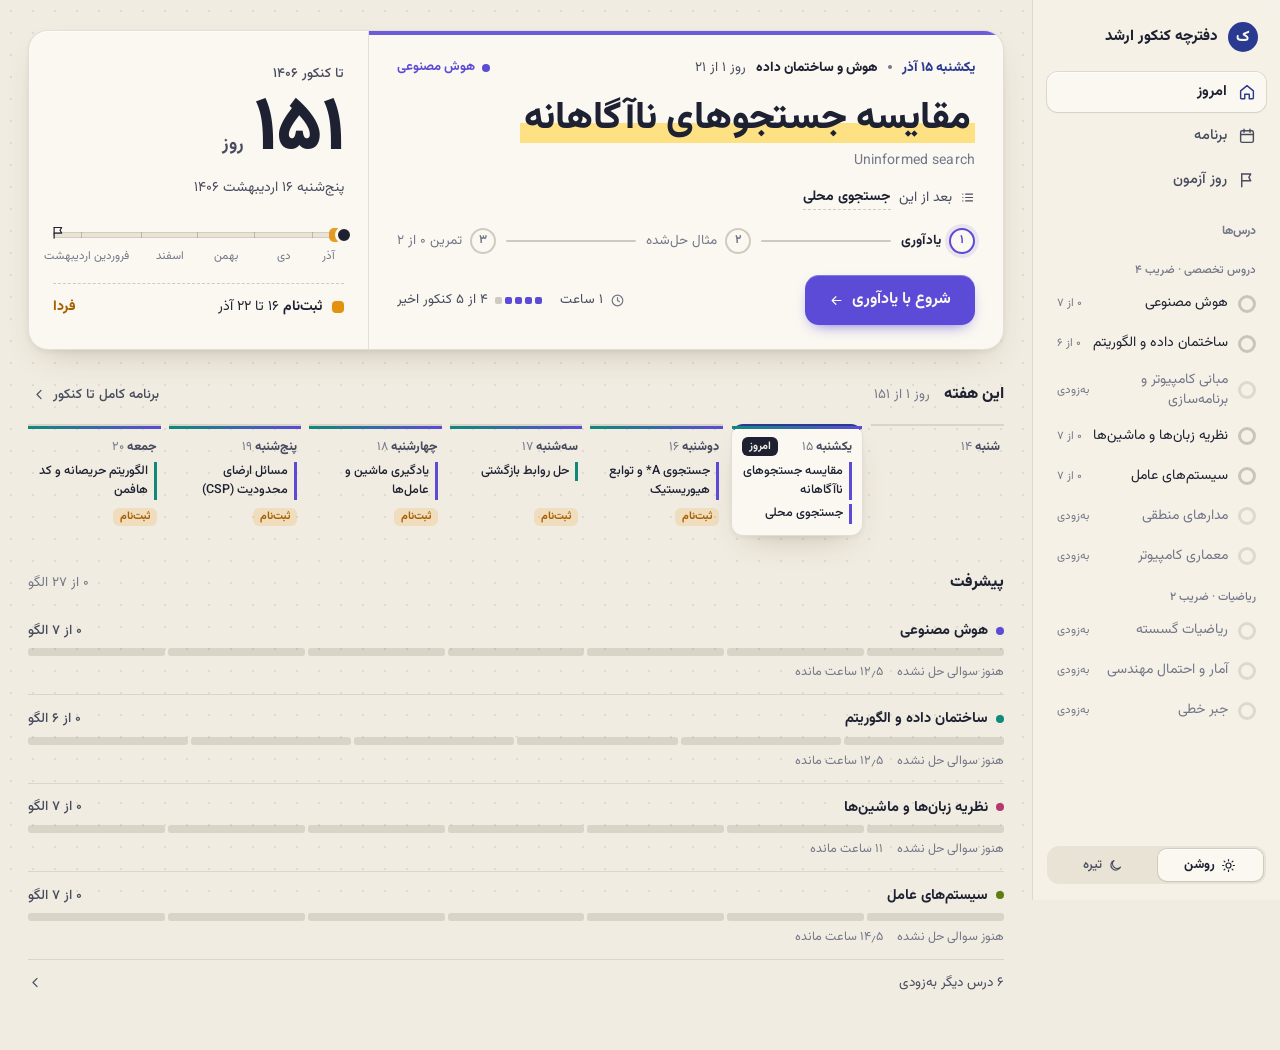
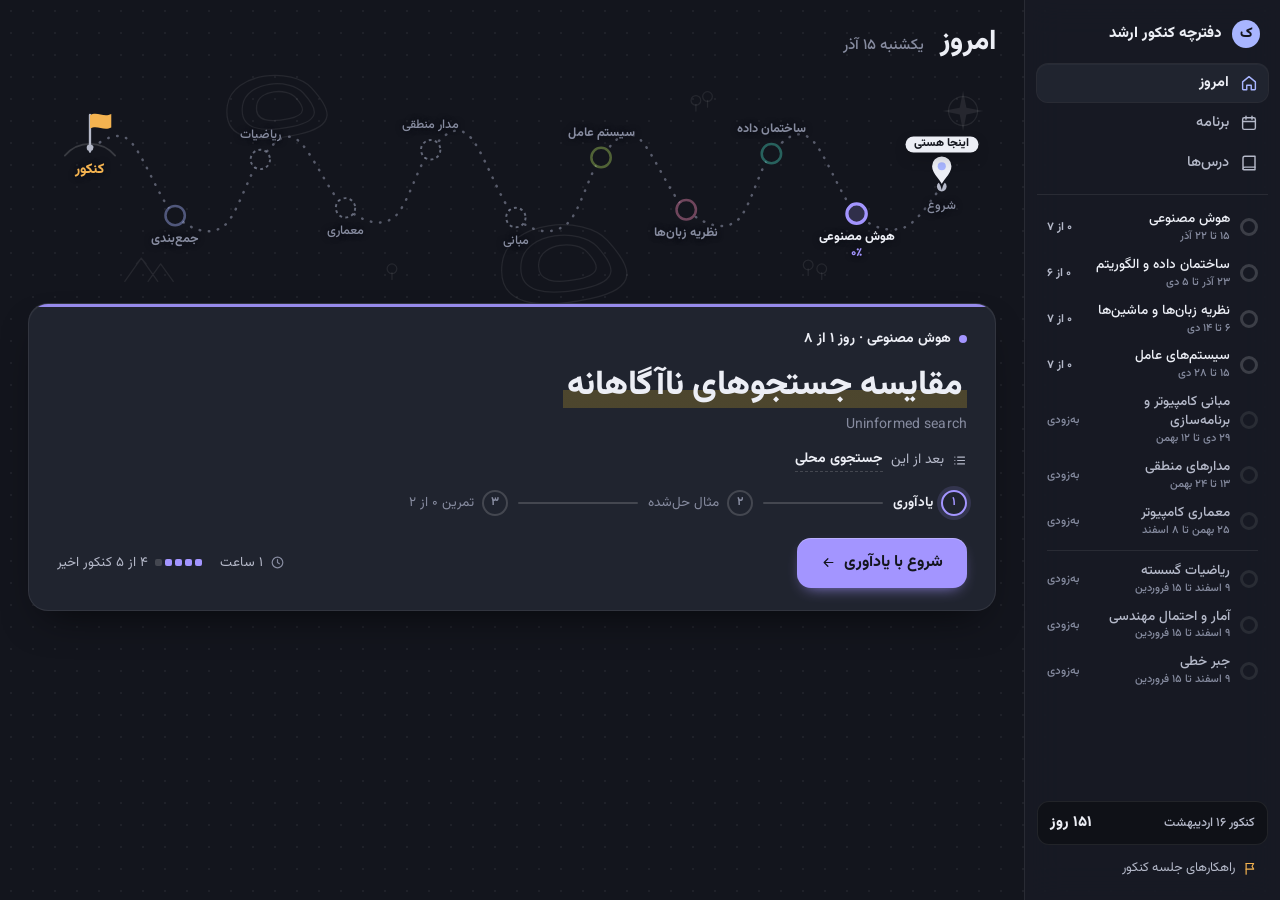
